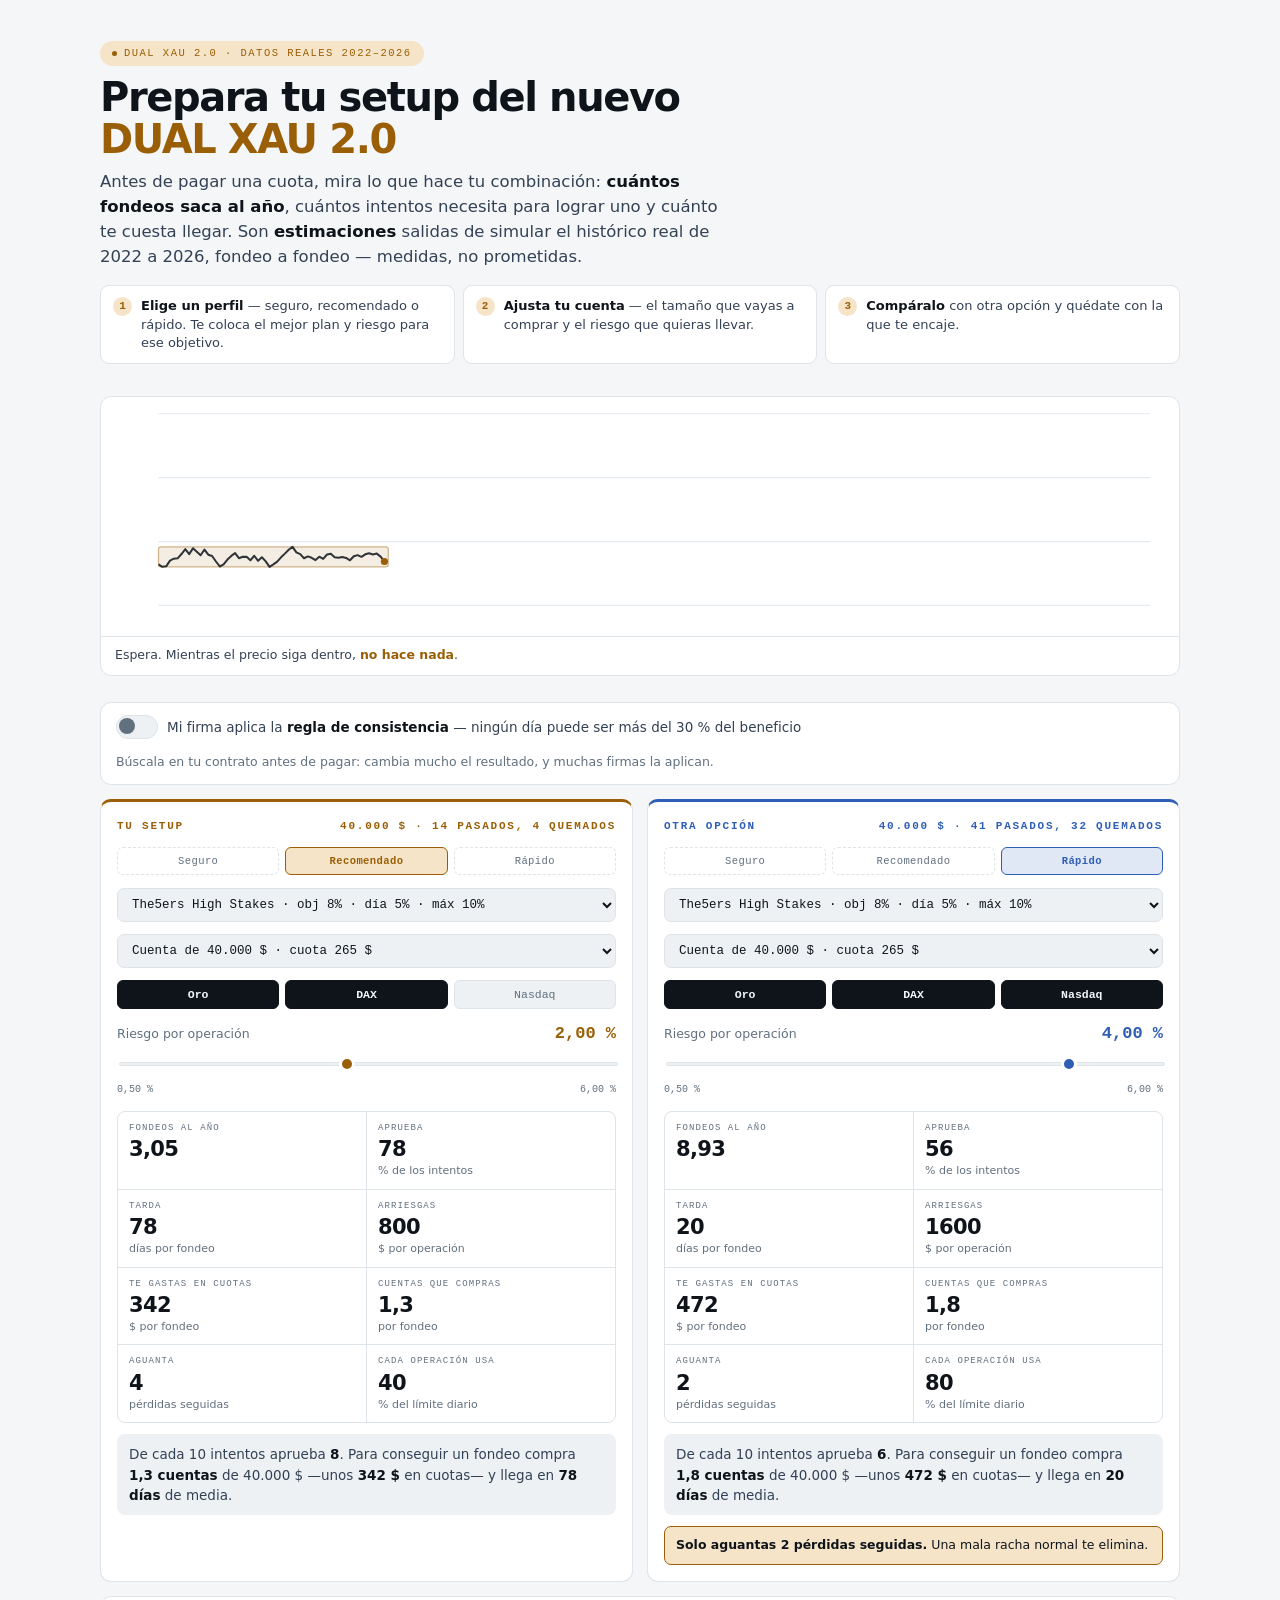
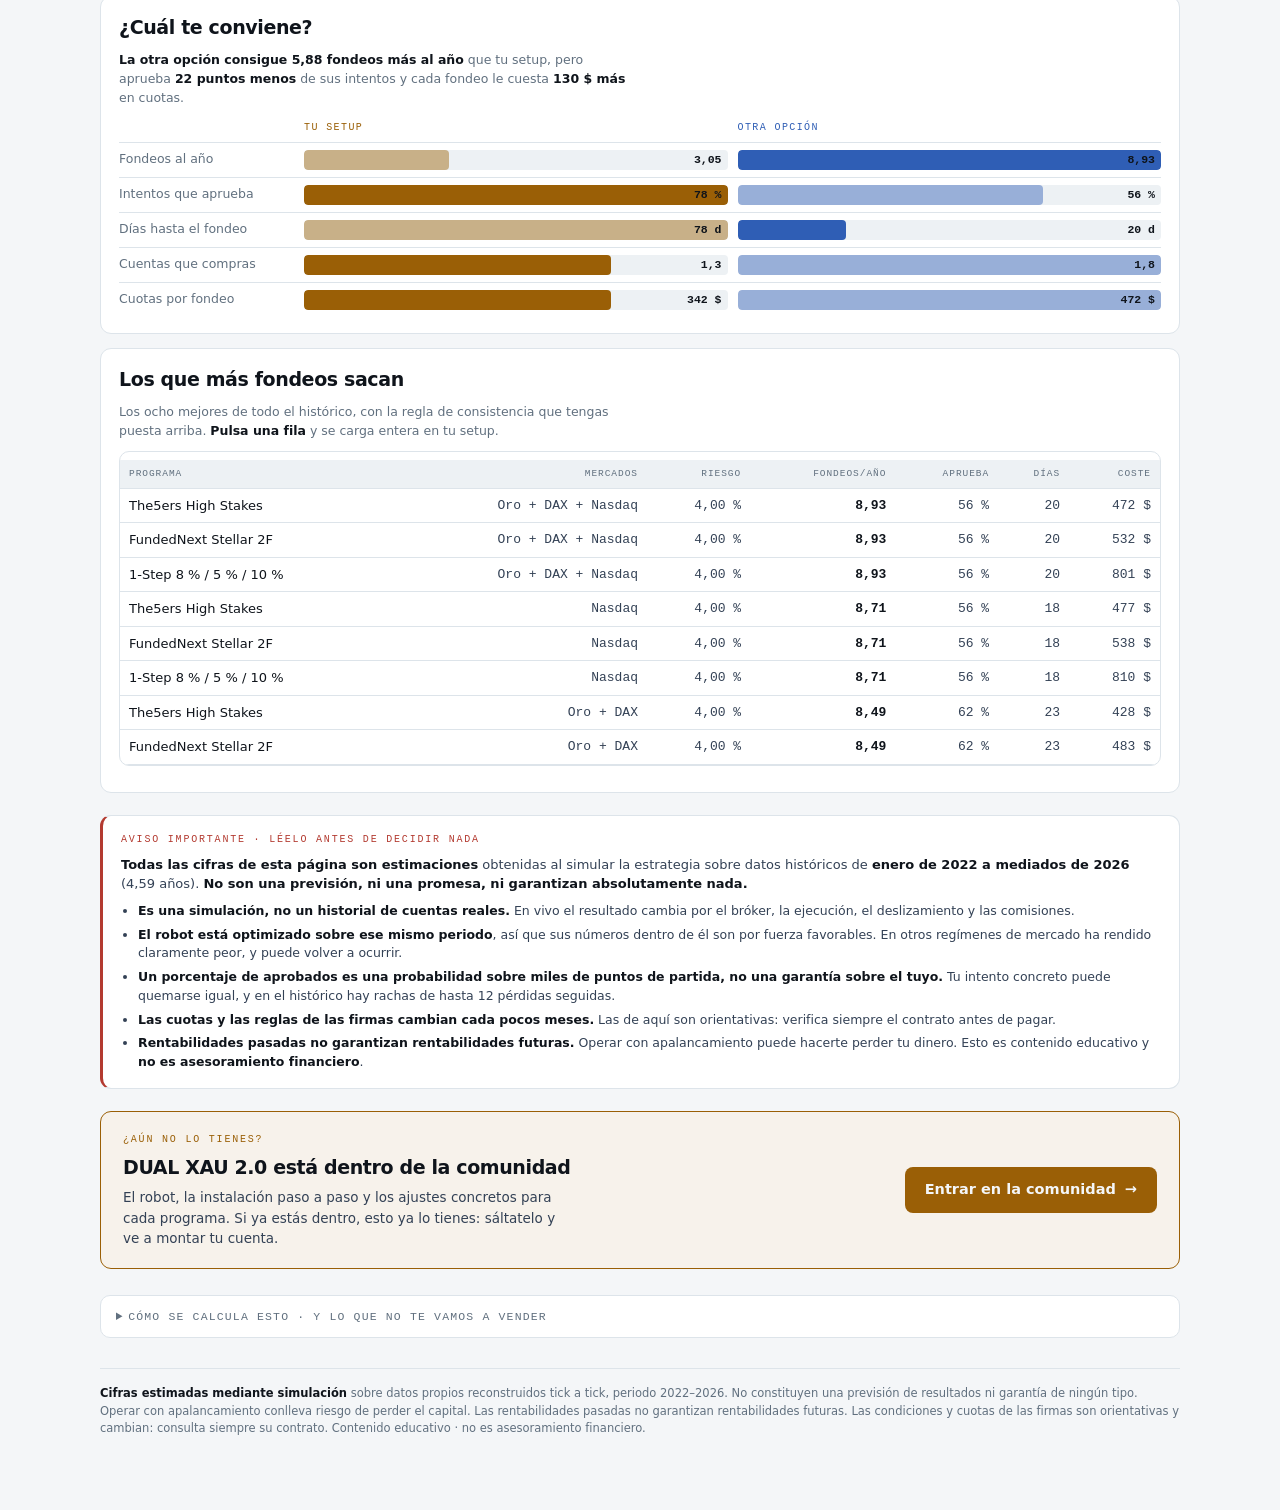
==== fondeo/index.html @ 0868b67c "Publicar configurador de fondeo DUAL XAU 2.0 en /fondeo" ====
<!doctype html>
<html lang="es">
<head>
<meta charset="utf-8">
<title>DUAL XAU 2.0 · prepara tu setup de fondeo</title>
<meta name="viewport" content="width=device-width,initial-scale=1">
<meta name="description" content="Configura tu evaluacion de prop firm con DUAL XAU 2.0: elige plan, tamano de cuenta y riesgo, y mira cuantos fondeos saca al ano. Cifras estimadas por simulacion sobre el historico 2022-2026; no garantizan resultados.">
<meta name="robots" content="index,follow">
<meta property="og:type" content="website">
<meta property="og:site_name" content="nico66fx">
<meta property="og:locale" content="es_ES">
<meta property="og:title" content="Prepara tu setup del nuevo DUAL XAU 2.0">
<meta property="og:description" content="Elige plan, cuenta y riesgo y mira cuantos fondeos saca al ano. Estimaciones por simulacion sobre datos 2022-2026; no son una promesa de resultados.">
<meta property="og:url" content="https://nico66fx.github.io/fondeo/">
<meta name="twitter:card" content="summary_large_image">
<meta name="twitter:title" content="Prepara tu setup del nuevo DUAL XAU 2.0">
<meta name="twitter:description" content="Elige plan, cuenta y riesgo y mira cuantos fondeos saca al ano. Estimaciones sobre datos 2022-2026.">
<link rel="icon" href="data:image/svg+xml,%3Csvg xmlns=%27http://www.w3.org/2000/svg%27 viewBox=%270 0 100 100%27%3E%3Ctext y=%27.9em%27 font-size=%2790%27%3E%F0%9F%8E%AF%3C/text%3E%3C/svg%3E">
<style>html,body{margin:0;padding:0}</style>
</head>
<body><style>
:root{
  --bg:#0A0E14; --surf:#111721; --surf2:#161E2A; --ink:#E9EEF4; --ink2:#B9C6D4;
  --muted:#788A9E; --hair:#1E2836; --amber:#F0A63C; --amber-dim:#5A4118;
  --teal:#34C1AE; --teal-dim:#12403C; --red:#E4685E; --grid:#18202C;
  --a:#F0A63C; --b:#6791DD;
  --mono:ui-monospace,"SF Mono","Cascadia Mono",Menlo,Consolas,monospace;
  --sans:ui-sans-serif,system-ui,-apple-system,"Segoe UI",Roboto,sans-serif;
}
@media (prefers-color-scheme:light){
  :root{ --bg:#F4F6F8; --surf:#FFF; --surf2:#EDF1F4; --ink:#0F141B; --ink2:#334155;
    --muted:#61707F; --hair:#DDE4EA; --amber:#9A5F06; --amber-dim:#F5E4C8;
    --teal:#0B7D70; --teal-dim:#D5EDE9; --red:#B33A30; --grid:#E4EAEF;
    --a:#9A5F06; --b:#2F5EB5; }
}
:root[data-theme="light"]{ --bg:#F4F6F8; --surf:#FFF; --surf2:#EDF1F4; --ink:#0F141B;
  --ink2:#334155; --muted:#61707F; --hair:#DDE4EA; --amber:#9A5F06;
  --amber-dim:#F5E4C8; --teal:#0B7D70; --teal-dim:#D5EDE9; --red:#B33A30;
  --grid:#E4EAEF; --a:#9A5F06; --b:#2F5EB5; }
:root[data-theme="dark"]{ --bg:#0A0E14; --surf:#111721; --surf2:#161E2A; --ink:#E9EEF4;
  --ink2:#B9C6D4; --muted:#788A9E; --hair:#1E2836; --amber:#F0A63C;
  --amber-dim:#5A4118; --teal:#34C1AE; --teal-dim:#12403C; --red:#E4685E;
  --grid:#18202C; --a:#F0A63C; --b:#6791DD; }

body{background:var(--bg);color:var(--ink);font-family:var(--sans);font-size:15px;
  line-height:1.5;-webkit-font-smoothing:antialiased}
.wrap{max-width:1080px;margin:0 auto;padding:0 18px 70px}
.lbl{font-family:var(--mono);font-size:10px;letter-spacing:.18em;
  text-transform:uppercase;color:var(--muted)}
h1{font-size:clamp(26px,4.4vw,40px);font-weight:750;letter-spacing:-.035em;
  line-height:1.05;margin:10px 0}
h2{font-size:19px;font-weight:700;letter-spacing:-.02em;margin:0 0 4px}
p{color:var(--ink2);margin:0 0 10px;max-width:64ch}
.tiny{font-size:12.5px;color:var(--muted)}
b{color:var(--ink);font-weight:650}

header{padding:40px 0 14px}
h1 .hi{color:var(--amber)}
.lead{font-size:16.5px;max-width:60ch;margin-bottom:16px}
.pasos{list-style:none;counter-reset:s;display:grid;gap:8px;padding:0;margin:0;
  grid-template-columns:repeat(3,1fr)}
@media(max-width:760px){.pasos{grid-template-columns:1fr}}
.pasos li{counter-increment:s;position:relative;padding:11px 13px 11px 40px;
  background:var(--surf);border:1px solid var(--hair);border-radius:9px;
  font-size:13px;color:var(--ink2);line-height:1.4}
.pasos li::before{content:counter(s);position:absolute;left:12px;top:11px;
  width:19px;height:19px;border-radius:50%;background:var(--amber-dim);
  color:var(--amber);font-family:var(--mono);font-size:11px;font-weight:700;
  display:grid;place-items:center}
.tag{display:inline-flex;align-items:center;gap:7px;font-family:var(--mono);
  font-size:10.5px;letter-spacing:.14em;text-transform:uppercase;color:var(--amber);
  background:var(--amber-dim);border-radius:99px;padding:5px 12px}
.dot{width:5px;height:5px;border-radius:50%;background:var(--amber);
  animation:p 2.4s ease-in-out infinite}
@keyframes p{0%,100%{opacity:1}50%{opacity:.25}}
@media (prefers-reduced-motion:reduce){.dot{animation:none}}

/* escena */
.scene{background:var(--surf);border:1px solid var(--hair);border-radius:11px;
  margin:18px 0 26px;overflow:hidden}
.scene svg{display:block;width:100%;height:auto}
.scene-note{padding:9px 14px;border-top:1px solid var(--hair);font-size:12.5px;
  color:var(--ink2);min-height:20px}
.scene-note b{color:var(--amber)}

/* barra global */
.bar{display:flex;flex-wrap:wrap;gap:14px;align-items:center;justify-content:space-between;
  background:var(--surf);border:1px solid var(--hair);border-radius:11px;
  padding:12px 15px;margin-bottom:14px}
.sw{display:flex;align-items:center;gap:9px;font-size:13.5px;color:var(--ink2);cursor:pointer}
.sw input{position:absolute;opacity:0;width:0;height:0}
.track{width:40px;height:22px;border-radius:99px;background:var(--surf2);
  border:1px solid var(--hair);position:relative;transition:.18s;flex-shrink:0}
.track::after{content:"";position:absolute;top:2px;left:2px;width:16px;height:16px;
  border-radius:50%;background:var(--muted);transition:.18s}
input:checked + .track{background:var(--amber);border-color:var(--amber)}
input:checked + .track::after{left:20px;background:var(--bg)}
input:focus-visible + .track{outline:2px solid var(--teal);outline-offset:2px}

/* comparador */
.cmp{display:grid;grid-template-columns:1fr 1fr;gap:14px}
@media(max-width:820px){.cmp{grid-template-columns:1fr}}
.card{background:var(--surf);border:1px solid var(--hair);border-radius:11px;padding:16px}
.card.A{border-top:3px solid var(--a)} .card.B{border-top:3px solid var(--b)}
.card h3{font-family:var(--mono);font-size:11px;letter-spacing:.16em;
  text-transform:uppercase;margin:0 0 12px;display:flex;justify-content:space-between}
.card.A h3{color:var(--a)} .card.B h3{color:var(--b)}

select{width:100%;background:var(--surf2);color:var(--ink);border:1px solid var(--hair);
  border-radius:7px;padding:8px 10px;font-family:var(--mono);font-size:12.5px;
  margin-bottom:12px;cursor:pointer}
select:focus-visible{outline:2px solid var(--teal);outline-offset:1px}
.chips{display:flex;gap:6px;margin-bottom:12px}
.chip{flex:1;font-family:var(--mono);font-size:11.5px;padding:7px 4px;border-radius:6px;
  border:1px solid var(--hair);background:var(--surf2);color:var(--muted);cursor:pointer;
  transition:.15s}
.chip[aria-pressed="true"]{background:var(--ink);color:var(--bg);border-color:var(--ink);
  font-weight:650}
.chip:focus-visible{outline:2px solid var(--teal);outline-offset:2px}
.pre{display:flex;gap:6px;margin-bottom:13px}
.pre button{flex:1;font-family:var(--mono);font-size:10.5px;letter-spacing:.04em;
  padding:7px 3px;border-radius:6px;border:1px dashed var(--hair);
  background:transparent;color:var(--muted);cursor:pointer;transition:.15s}
.pre button:hover{border-style:solid;color:var(--ink)}
.card.A .pre button:hover{border-color:var(--a);color:var(--a)}
.card.B .pre button:hover{border-color:var(--b);color:var(--b)}
.pre button[aria-pressed="true"]{border-style:solid;font-weight:650}
.card.A .pre button[aria-pressed="true"]{border-color:var(--a);color:var(--a);
  background:var(--amber-dim)}
.card.B .pre button[aria-pressed="true"]{border-color:var(--b);color:var(--b);
  background:color-mix(in srgb,var(--b) 14%,transparent)}
.pre button:focus-visible{outline:2px solid var(--teal);outline-offset:2px}
.rw{display:flex;justify-content:space-between;align-items:baseline;margin-bottom:5px}
.rw .v{font-family:var(--mono);font-size:17px;font-weight:600}
.card.A .rw .v{color:var(--a)} .card.B .rw .v{color:var(--b)}
input[type=range]{-webkit-appearance:none;appearance:none;width:100%;height:22px;
  background:transparent;cursor:pointer}
input[type=range]::-webkit-slider-runnable-track{height:4px;border-radius:2px;
  background:var(--surf2);border:1px solid var(--hair)}
input[type=range]::-webkit-slider-thumb{-webkit-appearance:none;width:16px;height:16px;
  border-radius:50%;background:currentColor;margin-top:-7px;border:3px solid var(--surf)}
input[type=range]::-moz-range-track{height:4px;border-radius:2px;background:var(--surf2)}
input[type=range]::-moz-range-thumb{width:12px;height:12px;border-radius:50%;
  background:currentColor;border:3px solid var(--surf)}
.card.A input[type=range]{color:var(--a)} .card.B input[type=range]{color:var(--b)}
.scale{display:flex;justify-content:space-between;font-family:var(--mono);font-size:10px;
  color:var(--muted)}

.res{display:grid;grid-template-columns:1fr 1fr;gap:1px;background:var(--hair);
  border:1px solid var(--hair);border-radius:8px;overflow:hidden;margin-top:14px}
.cell{background:var(--surf);padding:10px 11px}
.cell .k{font-family:var(--mono);font-size:9px;letter-spacing:.12em;
  text-transform:uppercase;color:var(--muted);margin-bottom:3px}
.cell .v{font-family:var(--sans);font-size:21px;font-weight:700;letter-spacing:-.03em;
  font-variant-numeric:tabular-nums;line-height:1.1}
/* la unidad va debajo, no pegada al número: ahora son frases ("% del límite
   diario"), no un símbolo suelto, y en línea se leían mal */
.cell .u{display:block;font-size:11px;color:var(--muted);font-weight:400;
  margin-top:3px;line-height:1.3;letter-spacing:0}
.sum{margin-top:11px;font-size:13.5px;line-height:1.5;color:var(--ink2);
  background:var(--surf2);border-radius:8px;padding:10px 12px}
.sum b{color:var(--ink)}
.warn{margin-top:11px;font-size:12.5px;border-radius:7px;padding:9px 11px;display:none;
  border:1px solid var(--red);background:color-mix(in srgb,var(--red) 12%,transparent)}
.warn.show{display:block}
.warn.amber{border-color:var(--amber);background:var(--amber-dim)}

/* veredicto */
.vs{background:var(--surf);border:1px solid var(--hair);border-radius:11px;
  padding:16px 18px;margin-top:14px}
.vs h2{margin-bottom:10px}
.vsrow{display:grid;grid-template-columns:175px 1fr 1fr;gap:10px;align-items:center;
  padding:7px 0;border-bottom:1px solid var(--hair);font-size:13.5px}
@media(max-width:560px){.vsrow{grid-template-columns:110px 1fr 1fr}}
.vsrow:last-child{border-bottom:0}
.vsrow .n{color:var(--muted);font-size:12.5px}
.vshead{padding-top:0;font-family:var(--mono);font-size:10px;letter-spacing:.14em;
  text-transform:uppercase}
.vshead .la{color:var(--a)} .vshead .lb{color:var(--b)}
.mini{position:relative;height:20px;background:var(--surf2);border-radius:4px;
  overflow:hidden}
.mini i{position:absolute;left:0;top:0;bottom:0;border-radius:4px}
.mini span{position:absolute;right:6px;top:50%;transform:translateY(-50%);
  font-family:var(--mono);font-size:11.5px;font-weight:650;color:var(--ink)}

table{width:100%;border-collapse:collapse;font-size:13px;margin-top:8px}
th,td{padding:7px 9px;text-align:right;border-bottom:1px solid var(--hair)}
th:first-child,td:first-child{text-align:left}
thead th{font-family:var(--mono);font-size:9.5px;letter-spacing:.1em;
  text-transform:uppercase;color:var(--muted);font-weight:500;background:var(--surf2)}
tbody td{font-family:var(--mono);color:var(--ink2)}
tbody td:first-child{font-family:var(--sans);color:var(--ink)}
.tw{overflow-x:auto;border:1px solid var(--hair);border-radius:10px;margin:10px 0}
.good{color:var(--teal)} .bad{color:var(--red)}

/* aviso legal: va ANTES del botón a propósito. Que nadie llegue a la llamada a
   la acción sin haber pasado por delante de las limitaciones. */
.aviso{margin-top:22px;padding:16px 18px;border-radius:11px;
  border:1px solid var(--hair);border-left:3px solid var(--red);
  background:var(--surf)}
.aviso .k{font-family:var(--mono);font-size:10px;letter-spacing:.18em;
  text-transform:uppercase;color:var(--red);margin-bottom:8px}
.aviso p{font-size:13px;margin:0 0 8px;max-width:none}
.aviso ul{margin:0;padding-left:17px;font-size:12.5px;color:var(--ink2)}
.aviso li{margin-bottom:5px}
.aviso li:last-child{margin-bottom:0}

/* llamada a la comunidad: es el único sitio de la página donde el ámbar va
   relleno, para que el ojo lo encuentre sin competir con los datos */
.cta{display:flex;gap:18px;align-items:center;justify-content:space-between;
  flex-wrap:wrap;text-decoration:none;color:inherit;margin-top:22px;
  padding:20px 22px;border-radius:11px;border:1px solid var(--amber);
  background:color-mix(in srgb,var(--amber) 8%,var(--surf));transition:.16s}
.cta:hover{background:color-mix(in srgb,var(--amber) 14%,var(--surf))}
.cta:focus-visible{outline:2px solid var(--teal);outline-offset:3px}
.cta .k{font-family:var(--mono);font-size:10px;letter-spacing:.18em;
  text-transform:uppercase;color:var(--amber);margin-bottom:6px}
.cta h2{margin-bottom:6px}
.cta p{margin:0;font-size:13.5px;max-width:52ch}
.cta .txt{flex:1 1 340px}
.cta .btn{flex:0 0 auto;display:inline-flex;align-items:center;gap:9px;
  background:var(--amber);color:var(--bg);font-weight:700;font-size:14.5px;
  padding:12px 20px;border-radius:8px;white-space:nowrap}
.cta:hover .btn .ar{transform:translateX(3px)}
.cta .ar{transition:transform .16s}
@media (prefers-reduced-motion:reduce){.cta,.cta .ar{transition:none}}

details{background:var(--surf);border:1px solid var(--hair);border-radius:10px;
  padding:12px 15px;margin-top:26px}
summary{cursor:pointer;font-family:var(--mono);font-size:11.5px;letter-spacing:.1em;
  text-transform:uppercase;color:var(--muted)}
summary:focus-visible{outline:2px solid var(--teal);outline-offset:2px}
details[open] summary{margin-bottom:10px;color:var(--ink)}
footer{border-top:1px solid var(--hair);margin-top:30px;padding-top:16px;
  font-size:11.5px;color:var(--muted)}
</style>

<div class="wrap">

<header>
  <div class="tag"><span class="dot"></span>DUAL XAU 2.0 · datos reales 2022–2026</div>
  <h1>Prepara tu setup del nuevo<br><span class="hi">DUAL XAU 2.0</span></h1>
  <p class="lead">Antes de pagar una cuota, mira lo que hace tu combinación:
  <b>cuántos fondeos saca al año</b>, cuántos intentos necesita para lograr uno
  y cuánto te cuesta llegar. Son <b>estimaciones</b> salidas de simular el
  histórico real de 2022 a 2026, fondeo a fondeo — medidas, no prometidas.</p>

  <ol class="pasos">
    <li><b>Elige un perfil</b> — seguro, recomendado o rápido. Te coloca el mejor
      plan y riesgo para ese objetivo.</li>
    <li><b>Ajusta tu cuenta</b> — el tamaño que vayas a comprar y el riesgo que
      quieras llevar.</li>
    <li><b>Compáralo</b> con otra opción y quédate con la que te encaje.</li>
  </ol>
</header>

<div class="scene">
  <svg id="orb" viewBox="0 0 900 200" preserveAspectRatio="xMidYMid meet" role="img"
       aria-label="Animación: se mide el rango de apertura, el precio lo rompe, se entra con stop y objetivo y se cierra al final del día"></svg>
  <div class="scene-note" id="nota"></div>
</div>

<div class="bar">
  <label class="sw">
    <input type="checkbox" id="cons"><span class="track"></span>
    <span>Mi firma aplica la <b>regla de consistencia</b> — ningún día puede ser
      más del 30 % del beneficio</span>
  </label>
  <span class="tiny" id="consHint"></span>
</div>

<div class="cmp">
  <div class="card A" id="cardA">
    <h3><span>Tu setup</span><span id="tagA"></span></h3>
    <div class="pre" id="preA"></div>
    <select id="pA" aria-label="Plan de la firma"></select>
    <select id="tA" aria-label="Tamaño de cuenta"></select>
    <div class="chips" id="mA"></div>
    <div class="rw"><span class="tiny">Riesgo por operación</span><span class="v" id="rvA"></span></div>
    <input type="range" id="rA" min="0" max="11" step="1" value="2" aria-label="Riesgo por operación">
    <div class="scale" id="rsA"></div>
    <div class="res" id="resA"></div>
    <div class="sum" id="sumA"></div>
    <div class="warn" id="wA"></div>
  </div>

  <div class="card B" id="cardB">
    <h3><span>Otra opción</span><span id="tagB"></span></h3>
    <div class="pre" id="preB"></div>
    <select id="pB" aria-label="Plan de la firma"></select>
    <select id="tB" aria-label="Tamaño de cuenta"></select>
    <div class="chips" id="mB"></div>
    <div class="rw"><span class="tiny">Riesgo por operación</span><span class="v" id="rvB"></span></div>
    <input type="range" id="rB" min="0" max="11" step="1" value="9" aria-label="Riesgo por operación">
    <div class="scale" id="rsB"></div>
    <div class="res" id="resB"></div>
    <div class="sum" id="sumB"></div>
    <div class="warn" id="wB"></div>
  </div>
</div>

<div class="vs">
  <h2>¿Cuál te conviene?</h2>
  <p class="tiny" id="veredicto" style="margin-bottom:12px"></p>
  <div class="vsrow vshead"><div class="n"></div>
    <div class="la">Tu setup</div><div class="lb">Otra opción</div></div>
  <div id="barras"></div>
</div>

<div class="vs" style="margin-top:14px">
  <h2>Los que más fondeos sacan</h2>
  <p class="tiny">Los ocho mejores de todo el histórico, con la regla de
  consistencia que tengas puesta arriba. <b>Pulsa una fila</b> y se carga
  entera en tu setup.</p>
  <div class="tw"><table>
    <thead><tr><th>Programa</th><th>Mercados</th><th>Riesgo</th><th>Fondeos/año</th>
      <th>Aprueba</th><th>Días</th><th>Coste</th></tr></thead>
    <tbody id="top"></tbody>
  </table></div>
</div>

<div class="aviso">
  <div class="k">Aviso importante · léelo antes de decidir nada</div>
  <p><b>Todas las cifras de esta página son estimaciones</b> obtenidas al simular
  la estrategia sobre datos históricos de <b>enero de 2022 a mediados de 2026</b>
  (<span id="anosAviso"></span> años). <b>No son una previsión, ni una promesa, ni
  garantizan absolutamente nada.</b></p>
  <ul>
    <li><b>Es una simulación, no un historial de cuentas reales.</b> En vivo el
      resultado cambia por el bróker, la ejecución, el deslizamiento y las
      comisiones.</li>
    <li><b>El robot está optimizado sobre ese mismo periodo</b>, así que sus
      números dentro de él son por fuerza favorables. En otros regímenes de
      mercado ha rendido claramente peor, y puede volver a ocurrir.</li>
    <li><b>Un porcentaje de aprobados es una probabilidad sobre miles de puntos
      de partida, no una garantía sobre el tuyo.</b> Tu intento concreto puede
      quemarse igual, y en el histórico hay rachas de hasta 12 pérdidas
      seguidas.</li>
    <li><b>Las cuotas y las reglas de las firmas cambian cada pocos meses.</b>
      Las de aquí son orientativas: verifica siempre el contrato antes de
      pagar.</li>
    <li><b>Rentabilidades pasadas no garantizan rentabilidades futuras.</b>
      Operar con apalancamiento puede hacerte perder tu dinero. Esto es
      contenido educativo y <b>no es asesoramiento financiero</b>.</li>
  </ul>
</div>

<a class="cta" href="https://nico66fx.github.io" target="_blank" rel="noopener">
  <div class="txt">
    <div class="k">¿Aún no lo tienes?</div>
    <h2>DUAL XAU 2.0 está dentro de la comunidad</h2>
    <p>El robot, la instalación paso a paso y los ajustes concretos para cada
    programa. Si ya estás dentro, esto ya lo tienes: sáltatelo y ve a montar tu
    cuenta.</p>
  </div>
  <span class="btn">Entrar en la comunidad <span class="ar" aria-hidden="true">→</span></span>
</a>

<details>
  <summary>Cómo se calcula esto · y lo que no te vamos a vender</summary>
  <p><b>Qué es DUAL XAU 2.0.</b> Un robot para MT5 hecho con un único objetivo:
  <b>pasar evaluaciones de prop firm</b>. Opera la ruptura de la apertura europea
  en oro, DAX y Nasdaq, y cierra plano todas las noches. No deja nada abierto
  durante la madrugada y no puede saltarse tu límite diario: el tamaño de cada
  operación se calcula para que, aunque pierdas todas las del día, no llegues al
  límite del programa.</p>
  <p><b>El método de estas cifras.</b> Se simula como una persona real: compras
  un fondeo, lo operas hasta pasarlo o quemarlo, y en cuanto termina arrancas
  otro. Sobre el <b>orden real de la historia</b>, sin remuestrear nada. Periodo
  2022–2026, cartera de dos o tres mercados, más de 2.000 operaciones.</p>
  <p><b>La regla de consistencia importa mucho.</b> Casi todas las firmas exigen
  que ningún día suponga más del 30–50 % del beneficio. Si apruebas en dos
  operaciones, un día vale el 60 % y no te validan el paso. Activa el interruptor
  y verás que el extremo agresivo pierde hasta un 80 % de su rendimiento.
  <b>Compruébalo en el contrato de tu firma antes de pagar.</b></p>
  <p><b>El lote mínimo manda en cuentas pequeñas.</b> Con la volatilidad actual,
  0,01 lotes de oro arriesga unos <b>120 $</b>; de DAX, 4 $; de Nasdaq, 5 $. Si
  tu presupuesto por operación no llega, el robot descarta la entrada en lugar de
  pasarse de riesgo — y la web te avisa antes de que compres la cuenta.</p>
  <p><b>Aquí no verás ninguna previsión de ingresos.</b> Cuántos fondeos, en
  cuánto tiempo y a qué coste en cuotas son cosas medibles y están medidas. Lo
  que rinda después una cuenta fondeada depende de cómo la operes y de lo que
  haga el mercado, así que no lo inventamos.</p>
  <p><b>El robot está optimizado sobre 2022–2026</b> y pensado para el régimen
  de mercado actual. Lo revisamos de forma periódica para detectar cualquier
  anomalía; si el mercado cambia de carácter, lo diremos.</p>
  <p><b>Y lo que no te vamos a vender:</b> es un sistema de ventaja pequeña y
  riesgo muy controlado, no una máquina de imprimir dinero. Buena parte del
  resultado viene de elegir bien el plan y no pasarse de lote. A riesgos altos
  ya no estás cobrando una ventaja de mercado: estás cobrando la asimetría entre
  lo que cuesta una cuota y lo que vale una cuenta fondeada.</p>
</details>

<footer>
  <b>Cifras estimadas mediante simulación</b> sobre datos propios reconstruidos
  tick a tick, periodo 2022–2026. No constituyen una previsión de resultados ni
  garantía de ningún tipo. Operar con apalancamiento conlleva riesgo de perder el
  capital. Las rentabilidades pasadas no garantizan rentabilidades futuras. Las
  condiciones y cuotas de las firmas son orientativas y cambian: consulta siempre
  su contrato. Contenido educativo · no es asesoramiento financiero.
</footer>
</div>

<script>
const DATA = {"anos":4.59,"programas":{"t5hs":{"nombre":"The5ers High Stakes","obj":0.08,"dia":0.05,"mdd":0.1,"cuota":265,"cuenta":40000,"split":0.8,"tam":[[5000,39],[10000,75],[20000,145],[40000,265],[60000,385],[100000,595]]},"fn2f":{"nombre":"FundedNext Stellar 2F","obj":0.08,"dia":0.05,"mdd":0.1,"cuota":299,"cuenta":50000,"split":0.85,"tam":[[6000,59],[15000,99],[25000,169],[50000,299],[100000,549],[200000,999]]},"os810":{"nombre":"1-Step 8 % / 5 % / 10 %","obj":0.08,"dia":0.05,"mdd":0.1,"cuota":450,"cuenta":100000,"split":0.8,"tam":[[10000,89],[25000,189],[50000,289],[100000,450],[200000,799]]},"fn1f":{"nombre":"FundedNext Stellar 1F","obj":0.1,"dia":0.03,"mdd":0.06,"cuota":339,"cuenta":50000,"split":0.85,"tam":[[6000,65],[15000,109],[25000,189],[50000,339],[100000,599],[200000,1099]]},"t5hg":{"nombre":"The5ers Hyper Growth","obj":0.06,"dia":0.03,"mdd":0.05,"cuota":395,"cuenta":40000,"split":0.8,"tam":[[5000,59],[10000,115],[20000,215],[40000,395],[60000,575],[100000,895]]},"ftmo":{"nombre":"FTMO 2 fases","obj":0.1,"dia":0.05,"mdd":0.1,"cuota":540,"cuenta":100000,"split":0.8,"tam":[[10000,155],[25000,250],[50000,345],[100000,540],[200000,1080]]}},"mercados":{"oro":"Oro","dax":"DAX","ndx":"Nasdaq"},"instrumentos":{"oro":{"nombre":"Oro","min_usd":119.95},"dax":{"nombre":"DAX","min_usd":3.9},"ndx":{"nombre":"Nasdaq","min_usd":5.27}},"riesgos":[0.005,0.0075,0.01,0.0125,0.015,0.02,0.025,0.03,0.035,0.04,0.05,0.06],"rejilla":{"t5hs":{"oro":[{"r":0.005,"cap":6,"st":19,"pd":10,"c0":{"f":1,"q":0,"fa":0.22,"tasa":1.0,"d":1502,"ipf":1.0,"cf":265},"c30":{"f":1,"q":0,"fa":0.22,"tasa":1.0,"d":1502,"ipf":1.0,"cf":265}},{"r":0.0075,"cap":4,"st":13,"pd":15,"c0":{"f":2,"q":0,"fa":0.44,"tasa":1.0,"d":804,"ipf":1.0,"cf":265},"c30":{"f":2,"q":0,"fa":0.44,"tasa":1.0,"d":804,"ipf":1.0,"cf":265}},{"r":0.01,"cap":3,"st":9,"pd":20,"c0":{"f":2,"q":0,"fa":0.44,"tasa":1.0,"d":750,"ipf":1.0,"cf":265},"c30":{"f":2,"q":0,"fa":0.44,"tasa":1.0,"d":750,"ipf":1.0,"cf":265}},{"r":0.0125,"cap":2,"st":7,"pd":25,"c0":{"f":4,"q":1,"fa":0.87,"tasa":0.8,"d":316,"ipf":1.25,"cf":331},"c30":{"f":4,"q":1,"fa":0.87,"tasa":0.8,"d":318,"ipf":1.25,"cf":331}},{"r":0.015,"cap":2,"st":6,"pd":30,"c0":{"f":7,"q":3,"fa":1.52,"tasa":0.7,"d":162,"ipf":1.43,"cf":379},"c30":{"f":6,"q":3,"fa":1.31,"tasa":0.667,"d":165,"ipf":1.5,"cf":398}},{"r":0.02,"cap":1,"st":4,"pd":40,"c0":{"f":9,"q":4,"fa":1.96,"tasa":0.692,"d":99,"ipf":1.44,"cf":383},"c30":{"f":7,"q":5,"fa":1.52,"tasa":0.583,"d":164,"ipf":1.71,"cf":454}},{"r":0.025,"cap":1,"st":3,"pd":50,"c0":{"f":14,"q":7,"fa":3.05,"tasa":0.667,"d":74,"ipf":1.5,"cf":398},"c30":{"f":8,"q":7,"fa":1.74,"tasa":0.533,"d":111,"ipf":1.88,"cf":497}},{"r":0.03,"cap":1,"st":3,"pd":60,"c0":{"f":19,"q":13,"fa":4.14,"tasa":0.594,"d":41,"ipf":1.68,"cf":446},"c30":{"f":8,"q":7,"fa":1.74,"tasa":0.533,"d":80,"ipf":1.88,"cf":497}},{"r":0.035,"cap":1,"st":2,"pd":70,"c0":{"f":22,"q":14,"fa":4.79,"tasa":0.611,"d":39,"ipf":1.64,"cf":434},"c30":{"f":7,"q":7,"fa":1.52,"tasa":0.5,"d":85,"ipf":2.0,"cf":530}},{"r":0.04,"cap":1,"st":2,"pd":80,"c0":{"f":28,"q":20,"fa":6.1,"tasa":0.583,"d":31,"ipf":1.71,"cf":454},"c30":{"f":8,"q":11,"fa":1.74,"tasa":0.421,"d":73,"ipf":2.38,"cf":629}},{"r":0.05,"cap":1,"st":1,"pd":100,"c0":{"f":56,"q":87,"fa":12.2,"tasa":0.392,"d":9,"ipf":2.55,"cf":677},"c30":{"f":10,"q":85,"fa":2.18,"tasa":0.105,"d":18,"ipf":9.5,"cf":2518}},{"r":0.06,"cap":1,"st":1,"pd":120,"c0":{"f":69,"q":134,"fa":15.03,"tasa":0.34,"d":6,"ipf":2.94,"cf":780},"c30":{"f":11,"q":132,"fa":2.4,"tasa":0.077,"d":16,"ipf":13.0,"cf":3445}}],"dax":[{"r":0.005,"cap":6,"st":19,"pd":10,"c0":{"f":1,"q":0,"fa":0.22,"tasa":1.0,"d":361,"ipf":1.0,"cf":265},"c30":{"f":1,"q":0,"fa":0.22,"tasa":1.0,"d":361,"ipf":1.0,"cf":265}},{"r":0.0075,"cap":4,"st":13,"pd":15,"c0":{"f":2,"q":1,"fa":0.44,"tasa":0.667,"d":314,"ipf":1.5,"cf":398},"c30":{"f":2,"q":1,"fa":0.44,"tasa":0.667,"d":314,"ipf":1.5,"cf":398}},{"r":0.01,"cap":3,"st":9,"pd":20,"c0":{"f":2,"q":1,"fa":0.44,"tasa":0.667,"d":182,"ipf":1.5,"cf":398},"c30":{"f":2,"q":1,"fa":0.44,"tasa":0.667,"d":182,"ipf":1.5,"cf":398}},{"r":0.0125,"cap":2,"st":7,"pd":25,"c0":{"f":3,"q":2,"fa":0.65,"tasa":0.6,"d":191,"ipf":1.67,"cf":442},"c30":{"f":3,"q":2,"fa":0.65,"tasa":0.6,"d":191,"ipf":1.67,"cf":442}},{"r":0.015,"cap":2,"st":6,"pd":30,"c0":{"f":5,"q":3,"fa":1.09,"tasa":0.625,"d":189,"ipf":1.6,"cf":424},"c30":{"f":4,"q":3,"fa":0.87,"tasa":0.571,"d":255,"ipf":1.75,"cf":464}},{"r":0.02,"cap":1,"st":4,"pd":40,"c0":{"f":9,"q":6,"fa":1.96,"tasa":0.6,"d":99,"ipf":1.67,"cf":442},"c30":{"f":5,"q":4,"fa":1.09,"tasa":0.556,"d":158,"ipf":1.8,"cf":477}},{"r":0.025,"cap":1,"st":3,"pd":50,"c0":{"f":12,"q":8,"fa":2.61,"tasa":0.6,"d":71,"ipf":1.67,"cf":442},"c30":{"f":7,"q":8,"fa":1.52,"tasa":0.467,"d":143,"ipf":2.14,"cf":568}},{"r":0.03,"cap":1,"st":3,"pd":60,"c0":{"f":20,"q":15,"fa":4.36,"tasa":0.571,"d":47,"ipf":1.75,"cf":464},"c30":{"f":5,"q":8,"fa":1.09,"tasa":0.385,"d":195,"ipf":2.6,"cf":689}},{"r":0.035,"cap":1,"st":2,"pd":70,"c0":{"f":22,"q":18,"fa":4.79,"tasa":0.55,"d":44,"ipf":1.82,"cf":482},"c30":{"f":8,"q":12,"fa":1.74,"tasa":0.4,"d":115,"ipf":2.5,"cf":662}},{"r":0.04,"cap":1,"st":2,"pd":80,"c0":{"f":27,"q":23,"fa":5.88,"tasa":0.54,"d":36,"ipf":1.85,"cf":491},"c30":{"f":8,"q":17,"fa":1.74,"tasa":0.32,"d":103,"ipf":3.12,"cf":828}},{"r":0.05,"cap":1,"st":1,"pd":100,"c0":{"f":45,"q":76,"fa":9.8,"tasa":0.372,"d":11,"ipf":2.69,"cf":713},"c30":{"f":9,"q":75,"fa":1.96,"tasa":0.107,"d":36,"ipf":9.33,"cf":2473}},{"r":0.06,"cap":1,"st":1,"pd":120,"c0":{"f":62,"q":127,"fa":13.5,"tasa":0.328,"d":8,"ipf":3.05,"cf":808},"c30":{"f":11,"q":124,"fa":2.4,"tasa":0.081,"d":21,"ipf":12.27,"cf":3252}}],"ndx":[{"r":0.005,"cap":6,"st":19,"pd":10,"c0":{"f":0,"q":0,"fa":0.0,"tasa":0,"d":null,"ipf":null,"cf":null},"c30":{"f":0,"q":0,"fa":0.0,"tasa":0,"d":null,"ipf":null,"cf":null}},{"r":0.0075,"cap":4,"st":13,"pd":15,"c0":{"f":2,"q":1,"fa":0.44,"tasa":0.667,"d":274,"ipf":1.5,"cf":398},"c30":{"f":2,"q":1,"fa":0.44,"tasa":0.667,"d":274,"ipf":1.5,"cf":398}},{"r":0.01,"cap":3,"st":9,"pd":20,"c0":{"f":3,"q":1,"fa":0.65,"tasa":0.75,"d":129,"ipf":1.33,"cf":353},"c30":{"f":3,"q":1,"fa":0.65,"tasa":0.75,"d":129,"ipf":1.33,"cf":353}},{"r":0.0125,"cap":2,"st":7,"pd":25,"c0":{"f":4,"q":2,"fa":0.87,"tasa":0.667,"d":103,"ipf":1.5,"cf":398},"c30":{"f":4,"q":2,"fa":0.87,"tasa":0.667,"d":103,"ipf":1.5,"cf":398}},{"r":0.015,"cap":2,"st":6,"pd":30,"c0":{"f":6,"q":3,"fa":1.31,"tasa":0.667,"d":98,"ipf":1.5,"cf":398},"c30":{"f":5,"q":3,"fa":1.09,"tasa":0.625,"d":107,"ipf":1.6,"cf":424}},{"r":0.02,"cap":1,"st":4,"pd":40,"c0":{"f":11,"q":8,"fa":2.4,"tasa":0.579,"d":53,"ipf":1.73,"cf":458},"c30":{"f":7,"q":6,"fa":1.52,"tasa":0.538,"d":63,"ipf":1.86,"cf":492}},{"r":0.025,"cap":1,"st":3,"pd":50,"c0":{"f":15,"q":11,"fa":3.27,"tasa":0.577,"d":33,"ipf":1.73,"cf":459},"c30":{"f":8,"q":8,"fa":1.74,"tasa":0.5,"d":56,"ipf":2.0,"cf":530}},{"r":0.03,"cap":1,"st":3,"pd":60,"c0":{"f":18,"q":14,"fa":3.92,"tasa":0.562,"d":37,"ipf":1.78,"cf":471},"c30":{"f":7,"q":10,"fa":1.52,"tasa":0.412,"d":70,"ipf":2.43,"cf":644}},{"r":0.035,"cap":1,"st":2,"pd":70,"c0":{"f":25,"q":19,"fa":5.44,"tasa":0.568,"d":26,"ipf":1.76,"cf":466},"c30":{"f":9,"q":14,"fa":1.96,"tasa":0.391,"d":62,"ipf":2.56,"cf":677}},{"r":0.04,"cap":1,"st":2,"pd":80,"c0":{"f":40,"q":32,"fa":8.71,"tasa":0.556,"d":18,"ipf":1.8,"cf":477},"c30":{"f":10,"q":17,"fa":2.18,"tasa":0.37,"d":44,"ipf":2.7,"cf":716}},{"r":0.05,"cap":1,"st":1,"pd":100,"c0":{"f":55,"q":95,"fa":11.98,"tasa":0.367,"d":9,"ipf":2.73,"cf":723},"c30":{"f":11,"q":91,"fa":2.4,"tasa":0.108,"d":20,"ipf":9.27,"cf":2457}},{"r":0.06,"cap":1,"st":1,"pd":120,"c0":{"f":66,"q":143,"fa":14.37,"tasa":0.316,"d":7,"ipf":3.17,"cf":839},"c30":{"f":10,"q":142,"fa":2.18,"tasa":0.066,"d":17,"ipf":15.2,"cf":4028}}],"oro+dax":[{"r":0.005,"cap":6,"st":19,"pd":10,"c0":{"f":1,"q":0,"fa":0.22,"tasa":1.0,"d":336,"ipf":1.0,"cf":265},"c30":{"f":1,"q":0,"fa":0.22,"tasa":1.0,"d":336,"ipf":1.0,"cf":265}},{"r":0.0075,"cap":4,"st":13,"pd":15,"c0":{"f":4,"q":1,"fa":0.87,"tasa":0.8,"d":208,"ipf":1.25,"cf":331},"c30":{"f":4,"q":1,"fa":0.87,"tasa":0.8,"d":208,"ipf":1.25,"cf":331}},{"r":0.01,"cap":3,"st":9,"pd":20,"c0":{"f":5,"q":1,"fa":1.09,"tasa":0.833,"d":324,"ipf":1.2,"cf":318},"c30":{"f":5,"q":2,"fa":1.09,"tasa":0.714,"d":141,"ipf":1.4,"cf":371}},{"r":0.0125,"cap":2,"st":7,"pd":25,"c0":{"f":7,"q":2,"fa":1.52,"tasa":0.778,"d":129,"ipf":1.29,"cf":341},"c30":{"f":5,"q":2,"fa":1.09,"tasa":0.714,"d":137,"ipf":1.4,"cf":371}},{"r":0.015,"cap":2,"st":6,"pd":30,"c0":{"f":11,"q":5,"fa":2.4,"tasa":0.688,"d":70,"ipf":1.45,"cf":385},"c30":{"f":5,"q":2,"fa":1.09,"tasa":0.714,"d":143,"ipf":1.4,"cf":371}},{"r":0.02,"cap":1,"st":4,"pd":40,"c0":{"f":14,"q":4,"fa":3.05,"tasa":0.778,"d":78,"ipf":1.29,"cf":341},"c30":{"f":8,"q":3,"fa":1.74,"tasa":0.727,"d":151,"ipf":1.38,"cf":364}},{"r":0.025,"cap":1,"st":3,"pd":50,"c0":{"f":17,"q":7,"fa":3.7,"tasa":0.708,"d":59,"ipf":1.41,"cf":374},"c30":{"f":9,"q":6,"fa":1.96,"tasa":0.6,"d":113,"ipf":1.67,"cf":442}},{"r":0.03,"cap":1,"st":3,"pd":60,"c0":{"f":21,"q":10,"fa":4.57,"tasa":0.677,"d":42,"ipf":1.48,"cf":391},"c30":{"f":11,"q":9,"fa":2.4,"tasa":0.55,"d":75,"ipf":1.82,"cf":482}},{"r":0.035,"cap":1,"st":2,"pd":70,"c0":{"f":30,"q":18,"fa":6.53,"tasa":0.625,"d":34,"ipf":1.6,"cf":424},"c30":{"f":11,"q":11,"fa":2.4,"tasa":0.5,"d":74,"ipf":2.0,"cf":530}},{"r":0.04,"cap":1,"st":2,"pd":80,"c0":{"f":39,"q":24,"fa":8.49,"tasa":0.619,"d":23,"ipf":1.62,"cf":428},"c30":{"f":13,"q":16,"fa":2.83,"tasa":0.448,"d":54,"ipf":2.23,"cf":591}},{"r":0.05,"cap":1,"st":1,"pd":100,"c0":{"f":60,"q":86,"fa":13.07,"tasa":0.411,"d":11,"ipf":2.43,"cf":645},"c30":{"f":17,"q":87,"fa":3.7,"tasa":0.163,"d":24,"ipf":6.12,"cf":1621}},{"r":0.06,"cap":1,"st":1,"pd":120,"c0":{"f":85,"q":136,"fa":18.51,"tasa":0.385,"d":7,"ipf":2.6,"cf":689},"c30":{"f":17,"q":136,"fa":3.7,"tasa":0.111,"d":19,"ipf":9.0,"cf":2385}}],"oro+ndx":[{"r":0.005,"cap":6,"st":19,"pd":10,"c0":{"f":2,"q":0,"fa":0.44,"tasa":1.0,"d":800,"ipf":1.0,"cf":265},"c30":{"f":2,"q":0,"fa":0.44,"tasa":1.0,"d":800,"ipf":1.0,"cf":265}},{"r":0.0075,"cap":4,"st":13,"pd":15,"c0":{"f":4,"q":1,"fa":0.87,"tasa":0.8,"d":305,"ipf":1.25,"cf":331},"c30":{"f":4,"q":1,"fa":0.87,"tasa":0.8,"d":305,"ipf":1.25,"cf":331}},{"r":0.01,"cap":3,"st":9,"pd":20,"c0":{"f":5,"q":1,"fa":1.09,"tasa":0.833,"d":273,"ipf":1.2,"cf":318},"c30":{"f":6,"q":2,"fa":1.31,"tasa":0.75,"d":240,"ipf":1.33,"cf":353}},{"r":0.0125,"cap":2,"st":7,"pd":25,"c0":{"f":9,"q":3,"fa":1.96,"tasa":0.75,"d":128,"ipf":1.33,"cf":353},"c30":{"f":7,"q":3,"fa":1.52,"tasa":0.7,"d":153,"ipf":1.43,"cf":379}},{"r":0.015,"cap":2,"st":6,"pd":30,"c0":{"f":12,"q":5,"fa":2.61,"tasa":0.706,"d":109,"ipf":1.42,"cf":375},"c30":{"f":7,"q":3,"fa":1.52,"tasa":0.7,"d":157,"ipf":1.43,"cf":379}},{"r":0.02,"cap":1,"st":4,"pd":40,"c0":{"f":15,"q":8,"fa":3.27,"tasa":0.652,"d":73,"ipf":1.53,"cf":406},"c30":{"f":10,"q":6,"fa":2.18,"tasa":0.625,"d":92,"ipf":1.6,"cf":424}},{"r":0.025,"cap":1,"st":3,"pd":50,"c0":{"f":21,"q":12,"fa":4.57,"tasa":0.636,"d":42,"ipf":1.57,"cf":416},"c30":{"f":10,"q":10,"fa":2.18,"tasa":0.5,"d":98,"ipf":2.0,"cf":530}},{"r":0.03,"cap":1,"st":3,"pd":60,"c0":{"f":27,"q":16,"fa":5.88,"tasa":0.628,"d":33,"ipf":1.59,"cf":422},"c30":{"f":12,"q":14,"fa":2.61,"tasa":0.462,"d":58,"ipf":2.17,"cf":574}},{"r":0.035,"cap":1,"st":2,"pd":70,"c0":{"f":31,"q":20,"fa":6.75,"tasa":0.608,"d":26,"ipf":1.65,"cf":436},"c30":{"f":12,"q":17,"fa":2.61,"tasa":0.414,"d":78,"ipf":2.42,"cf":640}},{"r":0.04,"cap":1,"st":2,"pd":80,"c0":{"f":38,"q":26,"fa":8.28,"tasa":0.594,"d":23,"ipf":1.68,"cf":446},"c30":{"f":12,"q":19,"fa":2.61,"tasa":0.387,"d":80,"ipf":2.58,"cf":685}},{"r":0.05,"cap":1,"st":1,"pd":100,"c0":{"f":61,"q":100,"fa":13.29,"tasa":0.379,"d":9,"ipf":2.64,"cf":699},"c30":{"f":11,"q":99,"fa":2.4,"tasa":0.1,"d":21,"ipf":10.0,"cf":2650}},{"r":0.06,"cap":1,"st":1,"pd":120,"c0":{"f":77,"q":157,"fa":16.77,"tasa":0.329,"d":5,"ipf":3.04,"cf":805},"c30":{"f":16,"q":155,"fa":3.48,"tasa":0.094,"d":17,"ipf":10.69,"cf":2832}}],"dax+ndx":[{"r":0.005,"cap":6,"st":19,"pd":10,"c0":{"f":1,"q":0,"fa":0.22,"tasa":1.0,"d":323,"ipf":1.0,"cf":265},"c30":{"f":1,"q":0,"fa":0.22,"tasa":1.0,"d":323,"ipf":1.0,"cf":265}},{"r":0.0075,"cap":4,"st":13,"pd":15,"c0":{"f":3,"q":1,"fa":0.65,"tasa":0.75,"d":289,"ipf":1.33,"cf":353},"c30":{"f":5,"q":3,"fa":1.09,"tasa":0.625,"d":119,"ipf":1.6,"cf":424}},{"r":0.01,"cap":3,"st":9,"pd":20,"c0":{"f":7,"q":4,"fa":1.52,"tasa":0.636,"d":120,"ipf":1.57,"cf":416},"c30":{"f":7,"q":5,"fa":1.52,"tasa":0.583,"d":142,"ipf":1.71,"cf":454}},{"r":0.0125,"cap":2,"st":7,"pd":25,"c0":{"f":10,"q":6,"fa":2.18,"tasa":0.625,"d":110,"ipf":1.6,"cf":424},"c30":{"f":8,"q":6,"fa":1.74,"tasa":0.571,"d":109,"ipf":1.75,"cf":464}},{"r":0.015,"cap":2,"st":6,"pd":30,"c0":{"f":12,"q":8,"fa":2.61,"tasa":0.6,"d":88,"ipf":1.67,"cf":442},"c30":{"f":7,"q":6,"fa":1.52,"tasa":0.538,"d":143,"ipf":1.86,"cf":492}},{"r":0.02,"cap":1,"st":4,"pd":40,"c0":{"f":11,"q":8,"fa":2.4,"tasa":0.579,"d":83,"ipf":1.73,"cf":458},"c30":{"f":7,"q":7,"fa":1.52,"tasa":0.5,"d":110,"ipf":2.0,"cf":530}},{"r":0.025,"cap":1,"st":3,"pd":50,"c0":{"f":14,"q":12,"fa":3.05,"tasa":0.538,"d":57,"ipf":1.86,"cf":492},"c30":{"f":8,"q":11,"fa":1.74,"tasa":0.421,"d":102,"ipf":2.38,"cf":629}},{"r":0.03,"cap":1,"st":3,"pd":60,"c0":{"f":19,"q":17,"fa":4.14,"tasa":0.528,"d":44,"ipf":1.89,"cf":502},"c30":{"f":8,"q":14,"fa":1.74,"tasa":0.364,"d":102,"ipf":2.75,"cf":729}},{"r":0.035,"cap":1,"st":2,"pd":70,"c0":{"f":24,"q":20,"fa":5.23,"tasa":0.545,"d":39,"ipf":1.83,"cf":486},"c30":{"f":8,"q":16,"fa":1.74,"tasa":0.333,"d":88,"ipf":3.0,"cf":795}},{"r":0.04,"cap":1,"st":2,"pd":80,"c0":{"f":31,"q":28,"fa":6.75,"tasa":0.525,"d":28,"ipf":1.9,"cf":504},"c30":{"f":9,"q":22,"fa":1.96,"tasa":0.29,"d":82,"ipf":3.44,"cf":913}},{"r":0.05,"cap":1,"st":1,"pd":100,"c0":{"f":52,"q":94,"fa":11.33,"tasa":0.356,"d":11,"ipf":2.81,"cf":744},"c30":{"f":10,"q":90,"fa":2.18,"tasa":0.1,"d":30,"ipf":10.0,"cf":2650}},{"r":0.06,"cap":1,"st":1,"pd":120,"c0":{"f":68,"q":145,"fa":14.81,"tasa":0.319,"d":7,"ipf":3.13,"cf":830},"c30":{"f":12,"q":144,"fa":2.61,"tasa":0.077,"d":20,"ipf":13.0,"cf":3445}}],"oro+dax+ndx":[{"r":0.005,"cap":6,"st":19,"pd":10,"c0":{"f":4,"q":1,"fa":0.87,"tasa":0.8,"d":297,"ipf":1.25,"cf":331},"c30":{"f":4,"q":1,"fa":0.87,"tasa":0.8,"d":297,"ipf":1.25,"cf":331}},{"r":0.0075,"cap":4,"st":13,"pd":15,"c0":{"f":6,"q":2,"fa":1.31,"tasa":0.75,"d":178,"ipf":1.33,"cf":353},"c30":{"f":5,"q":1,"fa":1.09,"tasa":0.833,"d":151,"ipf":1.2,"cf":318}},{"r":0.01,"cap":3,"st":9,"pd":20,"c0":{"f":10,"q":4,"fa":2.18,"tasa":0.714,"d":98,"ipf":1.4,"cf":371},"c30":{"f":9,"q":5,"fa":1.96,"tasa":0.643,"d":90,"ipf":1.56,"cf":412}},{"r":0.0125,"cap":2,"st":7,"pd":25,"c0":{"f":11,"q":4,"fa":2.4,"tasa":0.733,"d":79,"ipf":1.36,"cf":361},"c30":{"f":8,"q":3,"fa":1.74,"tasa":0.727,"d":116,"ipf":1.38,"cf":364}},{"r":0.015,"cap":2,"st":6,"pd":30,"c0":{"f":15,"q":6,"fa":3.27,"tasa":0.714,"d":68,"ipf":1.4,"cf":371},"c30":{"f":10,"q":5,"fa":2.18,"tasa":0.667,"d":88,"ipf":1.5,"cf":398}},{"r":0.02,"cap":1,"st":4,"pd":40,"c0":{"f":13,"q":6,"fa":2.83,"tasa":0.684,"d":64,"ipf":1.46,"cf":387},"c30":{"f":9,"q":7,"fa":1.96,"tasa":0.562,"d":101,"ipf":1.78,"cf":471}},{"r":0.025,"cap":1,"st":3,"pd":50,"c0":{"f":19,"q":12,"fa":4.14,"tasa":0.613,"d":44,"ipf":1.63,"cf":432},"c30":{"f":9,"q":9,"fa":1.96,"tasa":0.5,"d":112,"ipf":2.0,"cf":530}},{"r":0.03,"cap":1,"st":3,"pd":60,"c0":{"f":26,"q":17,"fa":5.66,"tasa":0.605,"d":37,"ipf":1.65,"cf":438},"c30":{"f":11,"q":13,"fa":2.4,"tasa":0.458,"d":86,"ipf":2.18,"cf":578}},{"r":0.035,"cap":1,"st":2,"pd":70,"c0":{"f":30,"q":21,"fa":6.53,"tasa":0.588,"d":29,"ipf":1.7,"cf":450},"c30":{"f":12,"q":15,"fa":2.61,"tasa":0.444,"d":61,"ipf":2.25,"cf":596}},{"r":0.04,"cap":1,"st":2,"pd":80,"c0":{"f":41,"q":32,"fa":8.93,"tasa":0.562,"d":20,"ipf":1.78,"cf":472},"c30":{"f":11,"q":18,"fa":2.4,"tasa":0.379,"d":55,"ipf":2.64,"cf":699}},{"r":0.05,"cap":1,"st":1,"pd":100,"c0":{"f":62,"q":94,"fa":13.5,"tasa":0.397,"d":11,"ipf":2.52,"cf":667},"c30":{"f":17,"q":94,"fa":3.7,"tasa":0.153,"d":20,"ipf":6.53,"cf":1730}},{"r":0.06,"cap":1,"st":1,"pd":120,"c0":{"f":79,"q":149,"fa":17.21,"tasa":0.346,"d":7,"ipf":2.89,"cf":765},"c30":{"f":17,"q":148,"fa":3.7,"tasa":0.103,"d":18,"ipf":9.71,"cf":2572}}]},"fn2f":{"oro":[{"r":0.005,"cap":6,"st":19,"pd":10,"c0":{"f":1,"q":0,"fa":0.22,"tasa":1.0,"d":1502,"ipf":1.0,"cf":299},"c30":{"f":1,"q":0,"fa":0.22,"tasa":1.0,"d":1502,"ipf":1.0,"cf":299}},{"r":0.0075,"cap":4,"st":13,"pd":15,"c0":{"f":2,"q":0,"fa":0.44,"tasa":1.0,"d":804,"ipf":1.0,"cf":299},"c30":{"f":2,"q":0,"fa":0.44,"tasa":1.0,"d":804,"ipf":1.0,"cf":299}},{"r":0.01,"cap":3,"st":9,"pd":20,"c0":{"f":2,"q":0,"fa":0.44,"tasa":1.0,"d":750,"ipf":1.0,"cf":299},"c30":{"f":2,"q":0,"fa":0.44,"tasa":1.0,"d":750,"ipf":1.0,"cf":299}},{"r":0.0125,"cap":2,"st":7,"pd":25,"c0":{"f":4,"q":1,"fa":0.87,"tasa":0.8,"d":316,"ipf":1.25,"cf":374},"c30":{"f":4,"q":1,"fa":0.87,"tasa":0.8,"d":318,"ipf":1.25,"cf":374}},{"r":0.015,"cap":2,"st":6,"pd":30,"c0":{"f":7,"q":3,"fa":1.52,"tasa":0.7,"d":162,"ipf":1.43,"cf":427},"c30":{"f":6,"q":3,"fa":1.31,"tasa":0.667,"d":165,"ipf":1.5,"cf":448}},{"r":0.02,"cap":1,"st":4,"pd":40,"c0":{"f":9,"q":4,"fa":1.96,"tasa":0.692,"d":99,"ipf":1.44,"cf":432},"c30":{"f":7,"q":5,"fa":1.52,"tasa":0.583,"d":164,"ipf":1.71,"cf":513}},{"r":0.025,"cap":1,"st":3,"pd":50,"c0":{"f":14,"q":7,"fa":3.05,"tasa":0.667,"d":74,"ipf":1.5,"cf":448},"c30":{"f":8,"q":7,"fa":1.74,"tasa":0.533,"d":111,"ipf":1.88,"cf":561}},{"r":0.03,"cap":1,"st":3,"pd":60,"c0":{"f":19,"q":13,"fa":4.14,"tasa":0.594,"d":41,"ipf":1.68,"cf":504},"c30":{"f":8,"q":7,"fa":1.74,"tasa":0.533,"d":80,"ipf":1.88,"cf":561}},{"r":0.035,"cap":1,"st":2,"pd":70,"c0":{"f":22,"q":14,"fa":4.79,"tasa":0.611,"d":39,"ipf":1.64,"cf":489},"c30":{"f":7,"q":7,"fa":1.52,"tasa":0.5,"d":85,"ipf":2.0,"cf":598}},{"r":0.04,"cap":1,"st":2,"pd":80,"c0":{"f":28,"q":20,"fa":6.1,"tasa":0.583,"d":31,"ipf":1.71,"cf":513},"c30":{"f":8,"q":11,"fa":1.74,"tasa":0.421,"d":73,"ipf":2.38,"cf":710}},{"r":0.05,"cap":1,"st":1,"pd":100,"c0":{"f":56,"q":87,"fa":12.2,"tasa":0.392,"d":9,"ipf":2.55,"cf":764},"c30":{"f":10,"q":85,"fa":2.18,"tasa":0.105,"d":18,"ipf":9.5,"cf":2840}},{"r":0.06,"cap":1,"st":1,"pd":120,"c0":{"f":69,"q":134,"fa":15.03,"tasa":0.34,"d":6,"ipf":2.94,"cf":880},"c30":{"f":11,"q":132,"fa":2.4,"tasa":0.077,"d":16,"ipf":13.0,"cf":3887}}],"dax":[{"r":0.005,"cap":6,"st":19,"pd":10,"c0":{"f":1,"q":0,"fa":0.22,"tasa":1.0,"d":361,"ipf":1.0,"cf":299},"c30":{"f":1,"q":0,"fa":0.22,"tasa":1.0,"d":361,"ipf":1.0,"cf":299}},{"r":0.0075,"cap":4,"st":13,"pd":15,"c0":{"f":2,"q":1,"fa":0.44,"tasa":0.667,"d":314,"ipf":1.5,"cf":448},"c30":{"f":2,"q":1,"fa":0.44,"tasa":0.667,"d":314,"ipf":1.5,"cf":448}},{"r":0.01,"cap":3,"st":9,"pd":20,"c0":{"f":2,"q":1,"fa":0.44,"tasa":0.667,"d":182,"ipf":1.5,"cf":448},"c30":{"f":2,"q":1,"fa":0.44,"tasa":0.667,"d":182,"ipf":1.5,"cf":448}},{"r":0.0125,"cap":2,"st":7,"pd":25,"c0":{"f":3,"q":2,"fa":0.65,"tasa":0.6,"d":191,"ipf":1.67,"cf":498},"c30":{"f":3,"q":2,"fa":0.65,"tasa":0.6,"d":191,"ipf":1.67,"cf":498}},{"r":0.015,"cap":2,"st":6,"pd":30,"c0":{"f":5,"q":3,"fa":1.09,"tasa":0.625,"d":189,"ipf":1.6,"cf":478},"c30":{"f":4,"q":3,"fa":0.87,"tasa":0.571,"d":255,"ipf":1.75,"cf":523}},{"r":0.02,"cap":1,"st":4,"pd":40,"c0":{"f":9,"q":6,"fa":1.96,"tasa":0.6,"d":99,"ipf":1.67,"cf":498},"c30":{"f":5,"q":4,"fa":1.09,"tasa":0.556,"d":158,"ipf":1.8,"cf":538}},{"r":0.025,"cap":1,"st":3,"pd":50,"c0":{"f":12,"q":8,"fa":2.61,"tasa":0.6,"d":71,"ipf":1.67,"cf":498},"c30":{"f":7,"q":8,"fa":1.52,"tasa":0.467,"d":143,"ipf":2.14,"cf":641}},{"r":0.03,"cap":1,"st":3,"pd":60,"c0":{"f":20,"q":15,"fa":4.36,"tasa":0.571,"d":47,"ipf":1.75,"cf":523},"c30":{"f":5,"q":8,"fa":1.09,"tasa":0.385,"d":195,"ipf":2.6,"cf":777}},{"r":0.035,"cap":1,"st":2,"pd":70,"c0":{"f":22,"q":18,"fa":4.79,"tasa":0.55,"d":44,"ipf":1.82,"cf":544},"c30":{"f":8,"q":12,"fa":1.74,"tasa":0.4,"d":115,"ipf":2.5,"cf":748}},{"r":0.04,"cap":1,"st":2,"pd":80,"c0":{"f":27,"q":23,"fa":5.88,"tasa":0.54,"d":36,"ipf":1.85,"cf":554},"c30":{"f":8,"q":17,"fa":1.74,"tasa":0.32,"d":103,"ipf":3.12,"cf":934}},{"r":0.05,"cap":1,"st":1,"pd":100,"c0":{"f":45,"q":76,"fa":9.8,"tasa":0.372,"d":11,"ipf":2.69,"cf":804},"c30":{"f":9,"q":75,"fa":1.96,"tasa":0.107,"d":36,"ipf":9.33,"cf":2791}},{"r":0.06,"cap":1,"st":1,"pd":120,"c0":{"f":62,"q":127,"fa":13.5,"tasa":0.328,"d":8,"ipf":3.05,"cf":911},"c30":{"f":11,"q":124,"fa":2.4,"tasa":0.081,"d":21,"ipf":12.27,"cf":3670}}],"ndx":[{"r":0.005,"cap":6,"st":19,"pd":10,"c0":{"f":0,"q":0,"fa":0.0,"tasa":0,"d":null,"ipf":null,"cf":null},"c30":{"f":0,"q":0,"fa":0.0,"tasa":0,"d":null,"ipf":null,"cf":null}},{"r":0.0075,"cap":4,"st":13,"pd":15,"c0":{"f":2,"q":1,"fa":0.44,"tasa":0.667,"d":274,"ipf":1.5,"cf":448},"c30":{"f":2,"q":1,"fa":0.44,"tasa":0.667,"d":274,"ipf":1.5,"cf":448}},{"r":0.01,"cap":3,"st":9,"pd":20,"c0":{"f":3,"q":1,"fa":0.65,"tasa":0.75,"d":129,"ipf":1.33,"cf":399},"c30":{"f":3,"q":1,"fa":0.65,"tasa":0.75,"d":129,"ipf":1.33,"cf":399}},{"r":0.0125,"cap":2,"st":7,"pd":25,"c0":{"f":4,"q":2,"fa":0.87,"tasa":0.667,"d":103,"ipf":1.5,"cf":448},"c30":{"f":4,"q":2,"fa":0.87,"tasa":0.667,"d":103,"ipf":1.5,"cf":448}},{"r":0.015,"cap":2,"st":6,"pd":30,"c0":{"f":6,"q":3,"fa":1.31,"tasa":0.667,"d":98,"ipf":1.5,"cf":448},"c30":{"f":5,"q":3,"fa":1.09,"tasa":0.625,"d":107,"ipf":1.6,"cf":478}},{"r":0.02,"cap":1,"st":4,"pd":40,"c0":{"f":11,"q":8,"fa":2.4,"tasa":0.579,"d":53,"ipf":1.73,"cf":516},"c30":{"f":7,"q":6,"fa":1.52,"tasa":0.538,"d":63,"ipf":1.86,"cf":555}},{"r":0.025,"cap":1,"st":3,"pd":50,"c0":{"f":15,"q":11,"fa":3.27,"tasa":0.577,"d":33,"ipf":1.73,"cf":518},"c30":{"f":8,"q":8,"fa":1.74,"tasa":0.5,"d":56,"ipf":2.0,"cf":598}},{"r":0.03,"cap":1,"st":3,"pd":60,"c0":{"f":18,"q":14,"fa":3.92,"tasa":0.562,"d":37,"ipf":1.78,"cf":532},"c30":{"f":7,"q":10,"fa":1.52,"tasa":0.412,"d":70,"ipf":2.43,"cf":726}},{"r":0.035,"cap":1,"st":2,"pd":70,"c0":{"f":25,"q":19,"fa":5.44,"tasa":0.568,"d":26,"ipf":1.76,"cf":526},"c30":{"f":9,"q":14,"fa":1.96,"tasa":0.391,"d":62,"ipf":2.56,"cf":764}},{"r":0.04,"cap":1,"st":2,"pd":80,"c0":{"f":40,"q":32,"fa":8.71,"tasa":0.556,"d":18,"ipf":1.8,"cf":538},"c30":{"f":10,"q":17,"fa":2.18,"tasa":0.37,"d":44,"ipf":2.7,"cf":807}},{"r":0.05,"cap":1,"st":1,"pd":100,"c0":{"f":55,"q":95,"fa":11.98,"tasa":0.367,"d":9,"ipf":2.73,"cf":815},"c30":{"f":11,"q":91,"fa":2.4,"tasa":0.108,"d":20,"ipf":9.27,"cf":2773}},{"r":0.06,"cap":1,"st":1,"pd":120,"c0":{"f":66,"q":143,"fa":14.37,"tasa":0.316,"d":7,"ipf":3.17,"cf":947},"c30":{"f":10,"q":142,"fa":2.18,"tasa":0.066,"d":17,"ipf":15.2,"cf":4545}}],"oro+dax":[{"r":0.005,"cap":6,"st":19,"pd":10,"c0":{"f":1,"q":0,"fa":0.22,"tasa":1.0,"d":336,"ipf":1.0,"cf":299},"c30":{"f":1,"q":0,"fa":0.22,"tasa":1.0,"d":336,"ipf":1.0,"cf":299}},{"r":0.0075,"cap":4,"st":13,"pd":15,"c0":{"f":4,"q":1,"fa":0.87,"tasa":0.8,"d":208,"ipf":1.25,"cf":374},"c30":{"f":4,"q":1,"fa":0.87,"tasa":0.8,"d":208,"ipf":1.25,"cf":374}},{"r":0.01,"cap":3,"st":9,"pd":20,"c0":{"f":5,"q":1,"fa":1.09,"tasa":0.833,"d":324,"ipf":1.2,"cf":359},"c30":{"f":5,"q":2,"fa":1.09,"tasa":0.714,"d":141,"ipf":1.4,"cf":419}},{"r":0.0125,"cap":2,"st":7,"pd":25,"c0":{"f":7,"q":2,"fa":1.52,"tasa":0.778,"d":129,"ipf":1.29,"cf":384},"c30":{"f":5,"q":2,"fa":1.09,"tasa":0.714,"d":137,"ipf":1.4,"cf":419}},{"r":0.015,"cap":2,"st":6,"pd":30,"c0":{"f":11,"q":5,"fa":2.4,"tasa":0.688,"d":70,"ipf":1.45,"cf":435},"c30":{"f":5,"q":2,"fa":1.09,"tasa":0.714,"d":143,"ipf":1.4,"cf":419}},{"r":0.02,"cap":1,"st":4,"pd":40,"c0":{"f":14,"q":4,"fa":3.05,"tasa":0.778,"d":78,"ipf":1.29,"cf":384},"c30":{"f":8,"q":3,"fa":1.74,"tasa":0.727,"d":151,"ipf":1.38,"cf":411}},{"r":0.025,"cap":1,"st":3,"pd":50,"c0":{"f":17,"q":7,"fa":3.7,"tasa":0.708,"d":59,"ipf":1.41,"cf":422},"c30":{"f":9,"q":6,"fa":1.96,"tasa":0.6,"d":113,"ipf":1.67,"cf":498}},{"r":0.03,"cap":1,"st":3,"pd":60,"c0":{"f":21,"q":10,"fa":4.57,"tasa":0.677,"d":42,"ipf":1.48,"cf":441},"c30":{"f":11,"q":9,"fa":2.4,"tasa":0.55,"d":75,"ipf":1.82,"cf":544}},{"r":0.035,"cap":1,"st":2,"pd":70,"c0":{"f":30,"q":18,"fa":6.53,"tasa":0.625,"d":34,"ipf":1.6,"cf":478},"c30":{"f":11,"q":11,"fa":2.4,"tasa":0.5,"d":74,"ipf":2.0,"cf":598}},{"r":0.04,"cap":1,"st":2,"pd":80,"c0":{"f":39,"q":24,"fa":8.49,"tasa":0.619,"d":23,"ipf":1.62,"cf":483},"c30":{"f":13,"q":16,"fa":2.83,"tasa":0.448,"d":54,"ipf":2.23,"cf":667}},{"r":0.05,"cap":1,"st":1,"pd":100,"c0":{"f":60,"q":86,"fa":13.07,"tasa":0.411,"d":11,"ipf":2.43,"cf":728},"c30":{"f":17,"q":87,"fa":3.7,"tasa":0.163,"d":24,"ipf":6.12,"cf":1829}},{"r":0.06,"cap":1,"st":1,"pd":120,"c0":{"f":85,"q":136,"fa":18.51,"tasa":0.385,"d":7,"ipf":2.6,"cf":777},"c30":{"f":17,"q":136,"fa":3.7,"tasa":0.111,"d":19,"ipf":9.0,"cf":2691}}],"oro+ndx":[{"r":0.005,"cap":6,"st":19,"pd":10,"c0":{"f":2,"q":0,"fa":0.44,"tasa":1.0,"d":800,"ipf":1.0,"cf":299},"c30":{"f":2,"q":0,"fa":0.44,"tasa":1.0,"d":800,"ipf":1.0,"cf":299}},{"r":0.0075,"cap":4,"st":13,"pd":15,"c0":{"f":4,"q":1,"fa":0.87,"tasa":0.8,"d":305,"ipf":1.25,"cf":374},"c30":{"f":4,"q":1,"fa":0.87,"tasa":0.8,"d":305,"ipf":1.25,"cf":374}},{"r":0.01,"cap":3,"st":9,"pd":20,"c0":{"f":5,"q":1,"fa":1.09,"tasa":0.833,"d":273,"ipf":1.2,"cf":359},"c30":{"f":6,"q":2,"fa":1.31,"tasa":0.75,"d":240,"ipf":1.33,"cf":399}},{"r":0.0125,"cap":2,"st":7,"pd":25,"c0":{"f":9,"q":3,"fa":1.96,"tasa":0.75,"d":128,"ipf":1.33,"cf":399},"c30":{"f":7,"q":3,"fa":1.52,"tasa":0.7,"d":153,"ipf":1.43,"cf":427}},{"r":0.015,"cap":2,"st":6,"pd":30,"c0":{"f":12,"q":5,"fa":2.61,"tasa":0.706,"d":109,"ipf":1.42,"cf":424},"c30":{"f":7,"q":3,"fa":1.52,"tasa":0.7,"d":157,"ipf":1.43,"cf":427}},{"r":0.02,"cap":1,"st":4,"pd":40,"c0":{"f":15,"q":8,"fa":3.27,"tasa":0.652,"d":73,"ipf":1.53,"cf":458},"c30":{"f":10,"q":6,"fa":2.18,"tasa":0.625,"d":92,"ipf":1.6,"cf":478}},{"r":0.025,"cap":1,"st":3,"pd":50,"c0":{"f":21,"q":12,"fa":4.57,"tasa":0.636,"d":42,"ipf":1.57,"cf":470},"c30":{"f":10,"q":10,"fa":2.18,"tasa":0.5,"d":98,"ipf":2.0,"cf":598}},{"r":0.03,"cap":1,"st":3,"pd":60,"c0":{"f":27,"q":16,"fa":5.88,"tasa":0.628,"d":33,"ipf":1.59,"cf":476},"c30":{"f":12,"q":14,"fa":2.61,"tasa":0.462,"d":58,"ipf":2.17,"cf":648}},{"r":0.035,"cap":1,"st":2,"pd":70,"c0":{"f":31,"q":20,"fa":6.75,"tasa":0.608,"d":26,"ipf":1.65,"cf":492},"c30":{"f":12,"q":17,"fa":2.61,"tasa":0.414,"d":78,"ipf":2.42,"cf":723}},{"r":0.04,"cap":1,"st":2,"pd":80,"c0":{"f":38,"q":26,"fa":8.28,"tasa":0.594,"d":23,"ipf":1.68,"cf":504},"c30":{"f":12,"q":19,"fa":2.61,"tasa":0.387,"d":80,"ipf":2.58,"cf":772}},{"r":0.05,"cap":1,"st":1,"pd":100,"c0":{"f":61,"q":100,"fa":13.29,"tasa":0.379,"d":9,"ipf":2.64,"cf":789},"c30":{"f":11,"q":99,"fa":2.4,"tasa":0.1,"d":21,"ipf":10.0,"cf":2990}},{"r":0.06,"cap":1,"st":1,"pd":120,"c0":{"f":77,"q":157,"fa":16.77,"tasa":0.329,"d":5,"ipf":3.04,"cf":909},"c30":{"f":16,"q":155,"fa":3.48,"tasa":0.094,"d":17,"ipf":10.69,"cf":3196}}],"dax+ndx":[{"r":0.005,"cap":6,"st":19,"pd":10,"c0":{"f":1,"q":0,"fa":0.22,"tasa":1.0,"d":323,"ipf":1.0,"cf":299},"c30":{"f":1,"q":0,"fa":0.22,"tasa":1.0,"d":323,"ipf":1.0,"cf":299}},{"r":0.0075,"cap":4,"st":13,"pd":15,"c0":{"f":3,"q":1,"fa":0.65,"tasa":0.75,"d":289,"ipf":1.33,"cf":399},"c30":{"f":5,"q":3,"fa":1.09,"tasa":0.625,"d":119,"ipf":1.6,"cf":478}},{"r":0.01,"cap":3,"st":9,"pd":20,"c0":{"f":7,"q":4,"fa":1.52,"tasa":0.636,"d":120,"ipf":1.57,"cf":470},"c30":{"f":7,"q":5,"fa":1.52,"tasa":0.583,"d":142,"ipf":1.71,"cf":513}},{"r":0.0125,"cap":2,"st":7,"pd":25,"c0":{"f":10,"q":6,"fa":2.18,"tasa":0.625,"d":110,"ipf":1.6,"cf":478},"c30":{"f":8,"q":6,"fa":1.74,"tasa":0.571,"d":109,"ipf":1.75,"cf":523}},{"r":0.015,"cap":2,"st":6,"pd":30,"c0":{"f":12,"q":8,"fa":2.61,"tasa":0.6,"d":88,"ipf":1.67,"cf":498},"c30":{"f":7,"q":6,"fa":1.52,"tasa":0.538,"d":143,"ipf":1.86,"cf":555}},{"r":0.02,"cap":1,"st":4,"pd":40,"c0":{"f":11,"q":8,"fa":2.4,"tasa":0.579,"d":83,"ipf":1.73,"cf":516},"c30":{"f":7,"q":7,"fa":1.52,"tasa":0.5,"d":110,"ipf":2.0,"cf":598}},{"r":0.025,"cap":1,"st":3,"pd":50,"c0":{"f":14,"q":12,"fa":3.05,"tasa":0.538,"d":57,"ipf":1.86,"cf":555},"c30":{"f":8,"q":11,"fa":1.74,"tasa":0.421,"d":102,"ipf":2.38,"cf":710}},{"r":0.03,"cap":1,"st":3,"pd":60,"c0":{"f":19,"q":17,"fa":4.14,"tasa":0.528,"d":44,"ipf":1.89,"cf":567},"c30":{"f":8,"q":14,"fa":1.74,"tasa":0.364,"d":102,"ipf":2.75,"cf":822}},{"r":0.035,"cap":1,"st":2,"pd":70,"c0":{"f":24,"q":20,"fa":5.23,"tasa":0.545,"d":39,"ipf":1.83,"cf":548},"c30":{"f":8,"q":16,"fa":1.74,"tasa":0.333,"d":88,"ipf":3.0,"cf":897}},{"r":0.04,"cap":1,"st":2,"pd":80,"c0":{"f":31,"q":28,"fa":6.75,"tasa":0.525,"d":28,"ipf":1.9,"cf":569},"c30":{"f":9,"q":22,"fa":1.96,"tasa":0.29,"d":82,"ipf":3.44,"cf":1030}},{"r":0.05,"cap":1,"st":1,"pd":100,"c0":{"f":52,"q":94,"fa":11.33,"tasa":0.356,"d":11,"ipf":2.81,"cf":839},"c30":{"f":10,"q":90,"fa":2.18,"tasa":0.1,"d":30,"ipf":10.0,"cf":2990}},{"r":0.06,"cap":1,"st":1,"pd":120,"c0":{"f":68,"q":145,"fa":14.81,"tasa":0.319,"d":7,"ipf":3.13,"cf":937},"c30":{"f":12,"q":144,"fa":2.61,"tasa":0.077,"d":20,"ipf":13.0,"cf":3887}}],"oro+dax+ndx":[{"r":0.005,"cap":6,"st":19,"pd":10,"c0":{"f":4,"q":1,"fa":0.87,"tasa":0.8,"d":297,"ipf":1.25,"cf":374},"c30":{"f":4,"q":1,"fa":0.87,"tasa":0.8,"d":297,"ipf":1.25,"cf":374}},{"r":0.0075,"cap":4,"st":13,"pd":15,"c0":{"f":6,"q":2,"fa":1.31,"tasa":0.75,"d":178,"ipf":1.33,"cf":399},"c30":{"f":5,"q":1,"fa":1.09,"tasa":0.833,"d":151,"ipf":1.2,"cf":359}},{"r":0.01,"cap":3,"st":9,"pd":20,"c0":{"f":10,"q":4,"fa":2.18,"tasa":0.714,"d":98,"ipf":1.4,"cf":419},"c30":{"f":9,"q":5,"fa":1.96,"tasa":0.643,"d":90,"ipf":1.56,"cf":465}},{"r":0.0125,"cap":2,"st":7,"pd":25,"c0":{"f":11,"q":4,"fa":2.4,"tasa":0.733,"d":79,"ipf":1.36,"cf":408},"c30":{"f":8,"q":3,"fa":1.74,"tasa":0.727,"d":116,"ipf":1.38,"cf":411}},{"r":0.015,"cap":2,"st":6,"pd":30,"c0":{"f":15,"q":6,"fa":3.27,"tasa":0.714,"d":68,"ipf":1.4,"cf":419},"c30":{"f":10,"q":5,"fa":2.18,"tasa":0.667,"d":88,"ipf":1.5,"cf":448}},{"r":0.02,"cap":1,"st":4,"pd":40,"c0":{"f":13,"q":6,"fa":2.83,"tasa":0.684,"d":64,"ipf":1.46,"cf":437},"c30":{"f":9,"q":7,"fa":1.96,"tasa":0.562,"d":101,"ipf":1.78,"cf":532}},{"r":0.025,"cap":1,"st":3,"pd":50,"c0":{"f":19,"q":12,"fa":4.14,"tasa":0.613,"d":44,"ipf":1.63,"cf":488},"c30":{"f":9,"q":9,"fa":1.96,"tasa":0.5,"d":112,"ipf":2.0,"cf":598}},{"r":0.03,"cap":1,"st":3,"pd":60,"c0":{"f":26,"q":17,"fa":5.66,"tasa":0.605,"d":37,"ipf":1.65,"cf":494},"c30":{"f":11,"q":13,"fa":2.4,"tasa":0.458,"d":86,"ipf":2.18,"cf":652}},{"r":0.035,"cap":1,"st":2,"pd":70,"c0":{"f":30,"q":21,"fa":6.53,"tasa":0.588,"d":29,"ipf":1.7,"cf":508},"c30":{"f":12,"q":15,"fa":2.61,"tasa":0.444,"d":61,"ipf":2.25,"cf":673}},{"r":0.04,"cap":1,"st":2,"pd":80,"c0":{"f":41,"q":32,"fa":8.93,"tasa":0.562,"d":20,"ipf":1.78,"cf":532},"c30":{"f":11,"q":18,"fa":2.4,"tasa":0.379,"d":55,"ipf":2.64,"cf":788}},{"r":0.05,"cap":1,"st":1,"pd":100,"c0":{"f":62,"q":94,"fa":13.5,"tasa":0.397,"d":11,"ipf":2.52,"cf":752},"c30":{"f":17,"q":94,"fa":3.7,"tasa":0.153,"d":20,"ipf":6.53,"cf":1952}},{"r":0.06,"cap":1,"st":1,"pd":120,"c0":{"f":79,"q":149,"fa":17.21,"tasa":0.346,"d":7,"ipf":2.89,"cf":863},"c30":{"f":17,"q":148,"fa":3.7,"tasa":0.103,"d":18,"ipf":9.71,"cf":2902}}]},"os810":{"oro":[{"r":0.005,"cap":6,"st":19,"pd":10,"c0":{"f":1,"q":0,"fa":0.22,"tasa":1.0,"d":1502,"ipf":1.0,"cf":450},"c30":{"f":1,"q":0,"fa":0.22,"tasa":1.0,"d":1502,"ipf":1.0,"cf":450}},{"r":0.0075,"cap":4,"st":13,"pd":15,"c0":{"f":2,"q":0,"fa":0.44,"tasa":1.0,"d":804,"ipf":1.0,"cf":450},"c30":{"f":2,"q":0,"fa":0.44,"tasa":1.0,"d":804,"ipf":1.0,"cf":450}},{"r":0.01,"cap":3,"st":9,"pd":20,"c0":{"f":2,"q":0,"fa":0.44,"tasa":1.0,"d":750,"ipf":1.0,"cf":450},"c30":{"f":2,"q":0,"fa":0.44,"tasa":1.0,"d":750,"ipf":1.0,"cf":450}},{"r":0.0125,"cap":2,"st":7,"pd":25,"c0":{"f":4,"q":1,"fa":0.87,"tasa":0.8,"d":316,"ipf":1.25,"cf":562},"c30":{"f":4,"q":1,"fa":0.87,"tasa":0.8,"d":318,"ipf":1.25,"cf":562}},{"r":0.015,"cap":2,"st":6,"pd":30,"c0":{"f":7,"q":3,"fa":1.52,"tasa":0.7,"d":162,"ipf":1.43,"cf":643},"c30":{"f":6,"q":3,"fa":1.31,"tasa":0.667,"d":165,"ipf":1.5,"cf":675}},{"r":0.02,"cap":1,"st":4,"pd":40,"c0":{"f":9,"q":4,"fa":1.96,"tasa":0.692,"d":99,"ipf":1.44,"cf":650},"c30":{"f":7,"q":5,"fa":1.52,"tasa":0.583,"d":164,"ipf":1.71,"cf":771}},{"r":0.025,"cap":1,"st":3,"pd":50,"c0":{"f":14,"q":7,"fa":3.05,"tasa":0.667,"d":74,"ipf":1.5,"cf":675},"c30":{"f":8,"q":7,"fa":1.74,"tasa":0.533,"d":111,"ipf":1.88,"cf":844}},{"r":0.03,"cap":1,"st":3,"pd":60,"c0":{"f":19,"q":13,"fa":4.14,"tasa":0.594,"d":41,"ipf":1.68,"cf":758},"c30":{"f":8,"q":7,"fa":1.74,"tasa":0.533,"d":80,"ipf":1.88,"cf":844}},{"r":0.035,"cap":1,"st":2,"pd":70,"c0":{"f":22,"q":14,"fa":4.79,"tasa":0.611,"d":39,"ipf":1.64,"cf":736},"c30":{"f":7,"q":7,"fa":1.52,"tasa":0.5,"d":85,"ipf":2.0,"cf":900}},{"r":0.04,"cap":1,"st":2,"pd":80,"c0":{"f":28,"q":20,"fa":6.1,"tasa":0.583,"d":31,"ipf":1.71,"cf":771},"c30":{"f":8,"q":11,"fa":1.74,"tasa":0.421,"d":73,"ipf":2.38,"cf":1069}},{"r":0.05,"cap":1,"st":1,"pd":100,"c0":{"f":53,"q":86,"fa":11.54,"tasa":0.381,"d":10,"ipf":2.62,"cf":1180},"c30":{"f":10,"q":85,"fa":2.18,"tasa":0.105,"d":18,"ipf":9.5,"cf":4275}},{"r":0.06,"cap":1,"st":1,"pd":120,"c0":{"f":67,"q":134,"fa":14.59,"tasa":0.333,"d":7,"ipf":3.0,"cf":1350},"c30":{"f":11,"q":132,"fa":2.4,"tasa":0.077,"d":16,"ipf":13.0,"cf":5850}}],"dax":[{"r":0.005,"cap":6,"st":19,"pd":10,"c0":{"f":1,"q":0,"fa":0.22,"tasa":1.0,"d":361,"ipf":1.0,"cf":450},"c30":{"f":1,"q":0,"fa":0.22,"tasa":1.0,"d":361,"ipf":1.0,"cf":450}},{"r":0.0075,"cap":4,"st":13,"pd":15,"c0":{"f":2,"q":1,"fa":0.44,"tasa":0.667,"d":314,"ipf":1.5,"cf":675},"c30":{"f":2,"q":1,"fa":0.44,"tasa":0.667,"d":314,"ipf":1.5,"cf":675}},{"r":0.01,"cap":3,"st":9,"pd":20,"c0":{"f":2,"q":1,"fa":0.44,"tasa":0.667,"d":182,"ipf":1.5,"cf":675},"c30":{"f":2,"q":1,"fa":0.44,"tasa":0.667,"d":182,"ipf":1.5,"cf":675}},{"r":0.0125,"cap":2,"st":7,"pd":25,"c0":{"f":3,"q":2,"fa":0.65,"tasa":0.6,"d":191,"ipf":1.67,"cf":750},"c30":{"f":3,"q":2,"fa":0.65,"tasa":0.6,"d":191,"ipf":1.67,"cf":750}},{"r":0.015,"cap":2,"st":6,"pd":30,"c0":{"f":5,"q":3,"fa":1.09,"tasa":0.625,"d":189,"ipf":1.6,"cf":720},"c30":{"f":4,"q":3,"fa":0.87,"tasa":0.571,"d":255,"ipf":1.75,"cf":788}},{"r":0.02,"cap":1,"st":4,"pd":40,"c0":{"f":9,"q":6,"fa":1.96,"tasa":0.6,"d":99,"ipf":1.67,"cf":750},"c30":{"f":5,"q":4,"fa":1.09,"tasa":0.556,"d":158,"ipf":1.8,"cf":810}},{"r":0.025,"cap":1,"st":3,"pd":50,"c0":{"f":12,"q":8,"fa":2.61,"tasa":0.6,"d":71,"ipf":1.67,"cf":750},"c30":{"f":7,"q":8,"fa":1.52,"tasa":0.467,"d":143,"ipf":2.14,"cf":964}},{"r":0.03,"cap":1,"st":3,"pd":60,"c0":{"f":20,"q":15,"fa":4.36,"tasa":0.571,"d":47,"ipf":1.75,"cf":788},"c30":{"f":5,"q":8,"fa":1.09,"tasa":0.385,"d":195,"ipf":2.6,"cf":1170}},{"r":0.035,"cap":1,"st":2,"pd":70,"c0":{"f":22,"q":18,"fa":4.79,"tasa":0.55,"d":44,"ipf":1.82,"cf":818},"c30":{"f":8,"q":12,"fa":1.74,"tasa":0.4,"d":115,"ipf":2.5,"cf":1125}},{"r":0.04,"cap":1,"st":2,"pd":80,"c0":{"f":27,"q":23,"fa":5.88,"tasa":0.54,"d":36,"ipf":1.85,"cf":833},"c30":{"f":8,"q":17,"fa":1.74,"tasa":0.32,"d":103,"ipf":3.12,"cf":1406}},{"r":0.05,"cap":1,"st":1,"pd":100,"c0":{"f":44,"q":76,"fa":9.58,"tasa":0.367,"d":12,"ipf":2.73,"cf":1227},"c30":{"f":9,"q":75,"fa":1.96,"tasa":0.107,"d":36,"ipf":9.33,"cf":4200}},{"r":0.06,"cap":1,"st":1,"pd":120,"c0":{"f":60,"q":127,"fa":13.07,"tasa":0.321,"d":8,"ipf":3.12,"cf":1402},"c30":{"f":11,"q":124,"fa":2.4,"tasa":0.081,"d":21,"ipf":12.27,"cf":5523}}],"ndx":[{"r":0.005,"cap":6,"st":19,"pd":10,"c0":{"f":0,"q":0,"fa":0.0,"tasa":0,"d":null,"ipf":null,"cf":null},"c30":{"f":0,"q":0,"fa":0.0,"tasa":0,"d":null,"ipf":null,"cf":null}},{"r":0.0075,"cap":4,"st":13,"pd":15,"c0":{"f":2,"q":1,"fa":0.44,"tasa":0.667,"d":274,"ipf":1.5,"cf":675},"c30":{"f":2,"q":1,"fa":0.44,"tasa":0.667,"d":274,"ipf":1.5,"cf":675}},{"r":0.01,"cap":3,"st":9,"pd":20,"c0":{"f":3,"q":1,"fa":0.65,"tasa":0.75,"d":129,"ipf":1.33,"cf":600},"c30":{"f":3,"q":1,"fa":0.65,"tasa":0.75,"d":129,"ipf":1.33,"cf":600}},{"r":0.0125,"cap":2,"st":7,"pd":25,"c0":{"f":4,"q":2,"fa":0.87,"tasa":0.667,"d":103,"ipf":1.5,"cf":675},"c30":{"f":4,"q":2,"fa":0.87,"tasa":0.667,"d":103,"ipf":1.5,"cf":675}},{"r":0.015,"cap":2,"st":6,"pd":30,"c0":{"f":6,"q":3,"fa":1.31,"tasa":0.667,"d":98,"ipf":1.5,"cf":675},"c30":{"f":5,"q":3,"fa":1.09,"tasa":0.625,"d":107,"ipf":1.6,"cf":720}},{"r":0.02,"cap":1,"st":4,"pd":40,"c0":{"f":11,"q":8,"fa":2.4,"tasa":0.579,"d":53,"ipf":1.73,"cf":777},"c30":{"f":7,"q":6,"fa":1.52,"tasa":0.538,"d":63,"ipf":1.86,"cf":836}},{"r":0.025,"cap":1,"st":3,"pd":50,"c0":{"f":15,"q":11,"fa":3.27,"tasa":0.577,"d":33,"ipf":1.73,"cf":780},"c30":{"f":8,"q":8,"fa":1.74,"tasa":0.5,"d":56,"ipf":2.0,"cf":900}},{"r":0.03,"cap":1,"st":3,"pd":60,"c0":{"f":18,"q":14,"fa":3.92,"tasa":0.562,"d":37,"ipf":1.78,"cf":800},"c30":{"f":7,"q":10,"fa":1.52,"tasa":0.412,"d":70,"ipf":2.43,"cf":1093}},{"r":0.035,"cap":1,"st":2,"pd":70,"c0":{"f":25,"q":19,"fa":5.44,"tasa":0.568,"d":26,"ipf":1.76,"cf":792},"c30":{"f":9,"q":14,"fa":1.96,"tasa":0.391,"d":62,"ipf":2.56,"cf":1150}},{"r":0.04,"cap":1,"st":2,"pd":80,"c0":{"f":40,"q":32,"fa":8.71,"tasa":0.556,"d":18,"ipf":1.8,"cf":810},"c30":{"f":10,"q":17,"fa":2.18,"tasa":0.37,"d":44,"ipf":2.7,"cf":1215}},{"r":0.05,"cap":1,"st":1,"pd":100,"c0":{"f":55,"q":95,"fa":11.98,"tasa":0.367,"d":9,"ipf":2.73,"cf":1227},"c30":{"f":11,"q":91,"fa":2.4,"tasa":0.108,"d":20,"ipf":9.27,"cf":4173}},{"r":0.06,"cap":1,"st":1,"pd":120,"c0":{"f":65,"q":143,"fa":14.16,"tasa":0.312,"d":7,"ipf":3.2,"cf":1440},"c30":{"f":10,"q":142,"fa":2.18,"tasa":0.066,"d":17,"ipf":15.2,"cf":6840}}],"oro+dax":[{"r":0.005,"cap":6,"st":19,"pd":10,"c0":{"f":1,"q":0,"fa":0.22,"tasa":1.0,"d":336,"ipf":1.0,"cf":450},"c30":{"f":1,"q":0,"fa":0.22,"tasa":1.0,"d":336,"ipf":1.0,"cf":450}},{"r":0.0075,"cap":4,"st":13,"pd":15,"c0":{"f":4,"q":1,"fa":0.87,"tasa":0.8,"d":208,"ipf":1.25,"cf":562},"c30":{"f":4,"q":1,"fa":0.87,"tasa":0.8,"d":208,"ipf":1.25,"cf":562}},{"r":0.01,"cap":3,"st":9,"pd":20,"c0":{"f":5,"q":1,"fa":1.09,"tasa":0.833,"d":324,"ipf":1.2,"cf":540},"c30":{"f":5,"q":2,"fa":1.09,"tasa":0.714,"d":141,"ipf":1.4,"cf":630}},{"r":0.0125,"cap":2,"st":7,"pd":25,"c0":{"f":7,"q":2,"fa":1.52,"tasa":0.778,"d":129,"ipf":1.29,"cf":579},"c30":{"f":5,"q":2,"fa":1.09,"tasa":0.714,"d":137,"ipf":1.4,"cf":630}},{"r":0.015,"cap":2,"st":6,"pd":30,"c0":{"f":11,"q":5,"fa":2.4,"tasa":0.688,"d":70,"ipf":1.45,"cf":655},"c30":{"f":5,"q":2,"fa":1.09,"tasa":0.714,"d":143,"ipf":1.4,"cf":630}},{"r":0.02,"cap":1,"st":4,"pd":40,"c0":{"f":14,"q":4,"fa":3.05,"tasa":0.778,"d":78,"ipf":1.29,"cf":579},"c30":{"f":8,"q":3,"fa":1.74,"tasa":0.727,"d":151,"ipf":1.38,"cf":619}},{"r":0.025,"cap":1,"st":3,"pd":50,"c0":{"f":17,"q":7,"fa":3.7,"tasa":0.708,"d":59,"ipf":1.41,"cf":635},"c30":{"f":9,"q":6,"fa":1.96,"tasa":0.6,"d":113,"ipf":1.67,"cf":750}},{"r":0.03,"cap":1,"st":3,"pd":60,"c0":{"f":21,"q":10,"fa":4.57,"tasa":0.677,"d":42,"ipf":1.48,"cf":664},"c30":{"f":11,"q":9,"fa":2.4,"tasa":0.55,"d":75,"ipf":1.82,"cf":818}},{"r":0.035,"cap":1,"st":2,"pd":70,"c0":{"f":30,"q":18,"fa":6.53,"tasa":0.625,"d":34,"ipf":1.6,"cf":720},"c30":{"f":11,"q":11,"fa":2.4,"tasa":0.5,"d":74,"ipf":2.0,"cf":900}},{"r":0.04,"cap":1,"st":2,"pd":80,"c0":{"f":39,"q":24,"fa":8.49,"tasa":0.619,"d":23,"ipf":1.62,"cf":727},"c30":{"f":13,"q":16,"fa":2.83,"tasa":0.448,"d":54,"ipf":2.23,"cf":1004}},{"r":0.05,"cap":1,"st":1,"pd":100,"c0":{"f":60,"q":86,"fa":13.07,"tasa":0.411,"d":11,"ipf":2.43,"cf":1095},"c30":{"f":17,"q":87,"fa":3.7,"tasa":0.163,"d":24,"ipf":6.12,"cf":2753}},{"r":0.06,"cap":1,"st":1,"pd":120,"c0":{"f":84,"q":136,"fa":18.3,"tasa":0.382,"d":7,"ipf":2.62,"cf":1179},"c30":{"f":17,"q":136,"fa":3.7,"tasa":0.111,"d":19,"ipf":9.0,"cf":4050}}],"oro+ndx":[{"r":0.005,"cap":6,"st":19,"pd":10,"c0":{"f":2,"q":0,"fa":0.44,"tasa":1.0,"d":800,"ipf":1.0,"cf":450},"c30":{"f":2,"q":0,"fa":0.44,"tasa":1.0,"d":800,"ipf":1.0,"cf":450}},{"r":0.0075,"cap":4,"st":13,"pd":15,"c0":{"f":4,"q":1,"fa":0.87,"tasa":0.8,"d":305,"ipf":1.25,"cf":562},"c30":{"f":4,"q":1,"fa":0.87,"tasa":0.8,"d":305,"ipf":1.25,"cf":562}},{"r":0.01,"cap":3,"st":9,"pd":20,"c0":{"f":5,"q":1,"fa":1.09,"tasa":0.833,"d":273,"ipf":1.2,"cf":540},"c30":{"f":6,"q":2,"fa":1.31,"tasa":0.75,"d":240,"ipf":1.33,"cf":600}},{"r":0.0125,"cap":2,"st":7,"pd":25,"c0":{"f":9,"q":3,"fa":1.96,"tasa":0.75,"d":128,"ipf":1.33,"cf":600},"c30":{"f":7,"q":3,"fa":1.52,"tasa":0.7,"d":153,"ipf":1.43,"cf":643}},{"r":0.015,"cap":2,"st":6,"pd":30,"c0":{"f":12,"q":5,"fa":2.61,"tasa":0.706,"d":109,"ipf":1.42,"cf":638},"c30":{"f":7,"q":3,"fa":1.52,"tasa":0.7,"d":157,"ipf":1.43,"cf":643}},{"r":0.02,"cap":1,"st":4,"pd":40,"c0":{"f":15,"q":8,"fa":3.27,"tasa":0.652,"d":73,"ipf":1.53,"cf":690},"c30":{"f":10,"q":6,"fa":2.18,"tasa":0.625,"d":92,"ipf":1.6,"cf":720}},{"r":0.025,"cap":1,"st":3,"pd":50,"c0":{"f":21,"q":12,"fa":4.57,"tasa":0.636,"d":42,"ipf":1.57,"cf":707},"c30":{"f":10,"q":10,"fa":2.18,"tasa":0.5,"d":98,"ipf":2.0,"cf":900}},{"r":0.03,"cap":1,"st":3,"pd":60,"c0":{"f":27,"q":16,"fa":5.88,"tasa":0.628,"d":33,"ipf":1.59,"cf":717},"c30":{"f":12,"q":14,"fa":2.61,"tasa":0.462,"d":58,"ipf":2.17,"cf":975}},{"r":0.035,"cap":1,"st":2,"pd":70,"c0":{"f":31,"q":20,"fa":6.75,"tasa":0.608,"d":26,"ipf":1.65,"cf":740},"c30":{"f":12,"q":17,"fa":2.61,"tasa":0.414,"d":78,"ipf":2.42,"cf":1088}},{"r":0.04,"cap":1,"st":2,"pd":80,"c0":{"f":38,"q":26,"fa":8.28,"tasa":0.594,"d":23,"ipf":1.68,"cf":758},"c30":{"f":12,"q":19,"fa":2.61,"tasa":0.387,"d":80,"ipf":2.58,"cf":1162}},{"r":0.05,"cap":1,"st":1,"pd":100,"c0":{"f":60,"q":100,"fa":13.07,"tasa":0.375,"d":9,"ipf":2.67,"cf":1200},"c30":{"f":11,"q":99,"fa":2.4,"tasa":0.1,"d":21,"ipf":10.0,"cf":4500}},{"r":0.06,"cap":1,"st":1,"pd":120,"c0":{"f":76,"q":157,"fa":16.55,"tasa":0.326,"d":5,"ipf":3.07,"cf":1380},"c30":{"f":16,"q":155,"fa":3.48,"tasa":0.094,"d":17,"ipf":10.69,"cf":4809}}],"dax+ndx":[{"r":0.005,"cap":6,"st":19,"pd":10,"c0":{"f":1,"q":0,"fa":0.22,"tasa":1.0,"d":323,"ipf":1.0,"cf":450},"c30":{"f":1,"q":0,"fa":0.22,"tasa":1.0,"d":323,"ipf":1.0,"cf":450}},{"r":0.0075,"cap":4,"st":13,"pd":15,"c0":{"f":3,"q":1,"fa":0.65,"tasa":0.75,"d":289,"ipf":1.33,"cf":600},"c30":{"f":5,"q":3,"fa":1.09,"tasa":0.625,"d":119,"ipf":1.6,"cf":720}},{"r":0.01,"cap":3,"st":9,"pd":20,"c0":{"f":7,"q":4,"fa":1.52,"tasa":0.636,"d":120,"ipf":1.57,"cf":707},"c30":{"f":7,"q":5,"fa":1.52,"tasa":0.583,"d":142,"ipf":1.71,"cf":771}},{"r":0.0125,"cap":2,"st":7,"pd":25,"c0":{"f":10,"q":6,"fa":2.18,"tasa":0.625,"d":110,"ipf":1.6,"cf":720},"c30":{"f":8,"q":6,"fa":1.74,"tasa":0.571,"d":109,"ipf":1.75,"cf":788}},{"r":0.015,"cap":2,"st":6,"pd":30,"c0":{"f":12,"q":8,"fa":2.61,"tasa":0.6,"d":88,"ipf":1.67,"cf":750},"c30":{"f":7,"q":6,"fa":1.52,"tasa":0.538,"d":143,"ipf":1.86,"cf":836}},{"r":0.02,"cap":1,"st":4,"pd":40,"c0":{"f":11,"q":8,"fa":2.4,"tasa":0.579,"d":83,"ipf":1.73,"cf":777},"c30":{"f":7,"q":7,"fa":1.52,"tasa":0.5,"d":110,"ipf":2.0,"cf":900}},{"r":0.025,"cap":1,"st":3,"pd":50,"c0":{"f":14,"q":12,"fa":3.05,"tasa":0.538,"d":57,"ipf":1.86,"cf":836},"c30":{"f":8,"q":11,"fa":1.74,"tasa":0.421,"d":102,"ipf":2.38,"cf":1069}},{"r":0.03,"cap":1,"st":3,"pd":60,"c0":{"f":19,"q":17,"fa":4.14,"tasa":0.528,"d":44,"ipf":1.89,"cf":853},"c30":{"f":8,"q":14,"fa":1.74,"tasa":0.364,"d":102,"ipf":2.75,"cf":1238}},{"r":0.035,"cap":1,"st":2,"pd":70,"c0":{"f":24,"q":20,"fa":5.23,"tasa":0.545,"d":39,"ipf":1.83,"cf":825},"c30":{"f":8,"q":16,"fa":1.74,"tasa":0.333,"d":88,"ipf":3.0,"cf":1350}},{"r":0.04,"cap":1,"st":2,"pd":80,"c0":{"f":31,"q":28,"fa":6.75,"tasa":0.525,"d":28,"ipf":1.9,"cf":856},"c30":{"f":9,"q":22,"fa":1.96,"tasa":0.29,"d":82,"ipf":3.44,"cf":1550}},{"r":0.05,"cap":1,"st":1,"pd":100,"c0":{"f":52,"q":94,"fa":11.33,"tasa":0.356,"d":11,"ipf":2.81,"cf":1263},"c30":{"f":10,"q":90,"fa":2.18,"tasa":0.1,"d":30,"ipf":10.0,"cf":4500}},{"r":0.06,"cap":1,"st":1,"pd":120,"c0":{"f":66,"q":145,"fa":14.37,"tasa":0.313,"d":7,"ipf":3.2,"cf":1439},"c30":{"f":12,"q":144,"fa":2.61,"tasa":0.077,"d":20,"ipf":13.0,"cf":5850}}],"oro+dax+ndx":[{"r":0.005,"cap":6,"st":19,"pd":10,"c0":{"f":4,"q":1,"fa":0.87,"tasa":0.8,"d":297,"ipf":1.25,"cf":562},"c30":{"f":4,"q":1,"fa":0.87,"tasa":0.8,"d":297,"ipf":1.25,"cf":562}},{"r":0.0075,"cap":4,"st":13,"pd":15,"c0":{"f":6,"q":2,"fa":1.31,"tasa":0.75,"d":178,"ipf":1.33,"cf":600},"c30":{"f":5,"q":1,"fa":1.09,"tasa":0.833,"d":151,"ipf":1.2,"cf":540}},{"r":0.01,"cap":3,"st":9,"pd":20,"c0":{"f":10,"q":4,"fa":2.18,"tasa":0.714,"d":98,"ipf":1.4,"cf":630},"c30":{"f":9,"q":5,"fa":1.96,"tasa":0.643,"d":90,"ipf":1.56,"cf":700}},{"r":0.0125,"cap":2,"st":7,"pd":25,"c0":{"f":11,"q":4,"fa":2.4,"tasa":0.733,"d":79,"ipf":1.36,"cf":614},"c30":{"f":8,"q":3,"fa":1.74,"tasa":0.727,"d":116,"ipf":1.38,"cf":619}},{"r":0.015,"cap":2,"st":6,"pd":30,"c0":{"f":15,"q":6,"fa":3.27,"tasa":0.714,"d":68,"ipf":1.4,"cf":630},"c30":{"f":10,"q":5,"fa":2.18,"tasa":0.667,"d":88,"ipf":1.5,"cf":675}},{"r":0.02,"cap":1,"st":4,"pd":40,"c0":{"f":13,"q":6,"fa":2.83,"tasa":0.684,"d":64,"ipf":1.46,"cf":658},"c30":{"f":9,"q":7,"fa":1.96,"tasa":0.562,"d":101,"ipf":1.78,"cf":800}},{"r":0.025,"cap":1,"st":3,"pd":50,"c0":{"f":19,"q":12,"fa":4.14,"tasa":0.613,"d":44,"ipf":1.63,"cf":734},"c30":{"f":9,"q":9,"fa":1.96,"tasa":0.5,"d":112,"ipf":2.0,"cf":900}},{"r":0.03,"cap":1,"st":3,"pd":60,"c0":{"f":26,"q":17,"fa":5.66,"tasa":0.605,"d":37,"ipf":1.65,"cf":744},"c30":{"f":11,"q":13,"fa":2.4,"tasa":0.458,"d":86,"ipf":2.18,"cf":982}},{"r":0.035,"cap":1,"st":2,"pd":70,"c0":{"f":30,"q":21,"fa":6.53,"tasa":0.588,"d":29,"ipf":1.7,"cf":765},"c30":{"f":12,"q":15,"fa":2.61,"tasa":0.444,"d":61,"ipf":2.25,"cf":1012}},{"r":0.04,"cap":1,"st":2,"pd":80,"c0":{"f":41,"q":32,"fa":8.93,"tasa":0.562,"d":20,"ipf":1.78,"cf":801},"c30":{"f":11,"q":18,"fa":2.4,"tasa":0.379,"d":55,"ipf":2.64,"cf":1186}},{"r":0.05,"cap":1,"st":1,"pd":100,"c0":{"f":60,"q":94,"fa":13.07,"tasa":0.39,"d":11,"ipf":2.57,"cf":1155},"c30":{"f":17,"q":94,"fa":3.7,"tasa":0.153,"d":20,"ipf":6.53,"cf":2938}},{"r":0.06,"cap":1,"st":1,"pd":120,"c0":{"f":77,"q":149,"fa":16.77,"tasa":0.341,"d":7,"ipf":2.94,"cf":1321},"c30":{"f":17,"q":148,"fa":3.7,"tasa":0.103,"d":18,"ipf":9.71,"cf":4368}}]},"fn1f":{"oro":[{"r":0.005,"cap":3,"st":11,"pd":17,"c0":{"f":1,"q":0,"fa":0.22,"tasa":1.0,"d":1602,"ipf":1.0,"cf":339},"c30":{"f":1,"q":0,"fa":0.22,"tasa":1.0,"d":1602,"ipf":1.0,"cf":339}},{"r":0.0075,"cap":2,"st":7,"pd":25,"c0":{"f":2,"q":1,"fa":0.44,"tasa":0.667,"d":639,"ipf":1.5,"cf":508},"c30":{"f":2,"q":1,"fa":0.44,"tasa":0.667,"d":639,"ipf":1.5,"cf":508}},{"r":0.01,"cap":1,"st":5,"pd":33,"c0":{"f":2,"q":0,"fa":0.44,"tasa":1.0,"d":800,"ipf":1.0,"cf":339},"c30":{"f":2,"q":0,"fa":0.44,"tasa":1.0,"d":800,"ipf":1.0,"cf":339}},{"r":0.0125,"cap":1,"st":4,"pd":42,"c0":{"f":5,"q":4,"fa":1.09,"tasa":0.556,"d":163,"ipf":1.8,"cf":610},"c30":{"f":5,"q":4,"fa":1.09,"tasa":0.556,"d":163,"ipf":1.8,"cf":610}},{"r":0.015,"cap":1,"st":3,"pd":50,"c0":{"f":7,"q":7,"fa":1.52,"tasa":0.5,"d":113,"ipf":2.0,"cf":678},"c30":{"f":7,"q":7,"fa":1.52,"tasa":0.5,"d":113,"ipf":2.0,"cf":678}},{"r":0.02,"cap":1,"st":2,"pd":67,"c0":{"f":7,"q":7,"fa":1.52,"tasa":0.5,"d":78,"ipf":2.0,"cf":678},"c30":{"f":7,"q":9,"fa":1.52,"tasa":0.438,"d":86,"ipf":2.29,"cf":775}},{"r":0.025,"cap":1,"st":2,"pd":83,"c0":{"f":15,"q":19,"fa":3.27,"tasa":0.441,"d":47,"ipf":2.27,"cf":768},"c30":{"f":8,"q":14,"fa":1.74,"tasa":0.364,"d":83,"ipf":2.75,"cf":932}},{"r":0.03,"cap":1,"st":1,"pd":100,"c0":{"f":15,"q":85,"fa":3.27,"tasa":0.15,"d":18,"ipf":6.67,"cf":2260},"c30":{"f":9,"q":85,"fa":1.96,"tasa":0.096,"d":20,"ipf":10.44,"cf":3541}},{"r":0.035,"cap":1,"st":1,"pd":117,"c0":{"f":22,"q":123,"fa":4.79,"tasa":0.152,"d":11,"ipf":6.59,"cf":2234},"c30":{"f":9,"q":123,"fa":1.96,"tasa":0.068,"d":18,"ipf":14.67,"cf":4972}},{"r":0.04,"cap":1,"st":1,"pd":133,"c0":{"f":25,"q":161,"fa":5.44,"tasa":0.134,"d":9,"ipf":7.44,"cf":2522},"c30":{"f":8,"q":161,"fa":1.74,"tasa":0.047,"d":16,"ipf":21.12,"cf":7161}},{"r":0.05,"cap":1,"st":1,"pd":167,"c0":{"f":38,"q":257,"fa":8.28,"tasa":0.129,"d":7,"ipf":7.76,"cf":2632},"c30":{"f":7,"q":256,"fa":1.52,"tasa":0.027,"d":12,"ipf":37.57,"cf":12737}},{"r":0.06,"cap":1,"st":0,"pd":200,"c0":{"f":44,"q":329,"fa":9.58,"tasa":0.118,"d":5,"ipf":8.48,"cf":2874},"c30":{"f":3,"q":329,"fa":0.65,"tasa":0.009,"d":7,"ipf":110.67,"cf":37516}}],"dax":[{"r":0.005,"cap":3,"st":11,"pd":17,"c0":{"f":0,"q":0,"fa":0.0,"tasa":0,"d":null,"ipf":null,"cf":null},"c30":{"f":0,"q":0,"fa":0.0,"tasa":0,"d":null,"ipf":null,"cf":null}},{"r":0.0075,"cap":2,"st":7,"pd":25,"c0":{"f":1,"q":2,"fa":0.22,"tasa":0.333,"d":346,"ipf":3.0,"cf":1017},"c30":{"f":1,"q":2,"fa":0.22,"tasa":0.333,"d":346,"ipf":3.0,"cf":1017}},{"r":0.01,"cap":1,"st":5,"pd":33,"c0":{"f":2,"q":2,"fa":0.44,"tasa":0.5,"d":317,"ipf":2.0,"cf":678},"c30":{"f":2,"q":2,"fa":0.44,"tasa":0.5,"d":317,"ipf":2.0,"cf":678}},{"r":0.0125,"cap":1,"st":4,"pd":42,"c0":{"f":3,"q":3,"fa":0.65,"tasa":0.5,"d":300,"ipf":2.0,"cf":678},"c30":{"f":3,"q":3,"fa":0.65,"tasa":0.5,"d":300,"ipf":2.0,"cf":678}},{"r":0.015,"cap":1,"st":3,"pd":50,"c0":{"f":5,"q":6,"fa":1.09,"tasa":0.455,"d":140,"ipf":2.2,"cf":746},"c30":{"f":5,"q":6,"fa":1.09,"tasa":0.455,"d":140,"ipf":2.2,"cf":746}},{"r":0.02,"cap":1,"st":2,"pd":67,"c0":{"f":10,"q":15,"fa":2.18,"tasa":0.4,"d":90,"ipf":2.5,"cf":848},"c30":{"f":6,"q":11,"fa":1.31,"tasa":0.353,"d":118,"ipf":2.83,"cf":960}},{"r":0.025,"cap":1,"st":2,"pd":83,"c0":{"f":13,"q":23,"fa":2.83,"tasa":0.361,"d":73,"ipf":2.77,"cf":939},"c30":{"f":8,"q":20,"fa":1.74,"tasa":0.286,"d":102,"ipf":3.5,"cf":1186}},{"r":0.03,"cap":1,"st":1,"pd":100,"c0":{"f":17,"q":75,"fa":3.7,"tasa":0.185,"d":28,"ipf":5.41,"cf":1835},"c30":{"f":8,"q":75,"fa":1.74,"tasa":0.096,"d":45,"ipf":10.38,"cf":3517}},{"r":0.035,"cap":1,"st":1,"pd":117,"c0":{"f":19,"q":118,"fa":4.14,"tasa":0.139,"d":16,"ipf":7.21,"cf":2444},"c30":{"f":8,"q":117,"fa":1.74,"tasa":0.064,"d":33,"ipf":15.62,"cf":5297}},{"r":0.04,"cap":1,"st":1,"pd":133,"c0":{"f":20,"q":160,"fa":4.36,"tasa":0.111,"d":13,"ipf":9.0,"cf":3051},"c30":{"f":5,"q":159,"fa":1.09,"tasa":0.03,"d":22,"ipf":32.8,"cf":11119}},{"r":0.05,"cap":1,"st":1,"pd":167,"c0":{"f":29,"q":242,"fa":6.32,"tasa":0.107,"d":9,"ipf":9.34,"cf":3168},"c30":{"f":6,"q":239,"fa":1.31,"tasa":0.024,"d":18,"ipf":40.83,"cf":13842}},{"r":0.06,"cap":1,"st":0,"pd":200,"c0":{"f":40,"q":314,"fa":8.71,"tasa":0.113,"d":5,"ipf":8.85,"cf":3000},"c30":{"f":6,"q":314,"fa":1.31,"tasa":0.019,"d":13,"ipf":53.33,"cf":18080}}],"ndx":[{"r":0.005,"cap":3,"st":11,"pd":17,"c0":{"f":0,"q":0,"fa":0.0,"tasa":0,"d":null,"ipf":null,"cf":null},"c30":{"f":0,"q":0,"fa":0.0,"tasa":0,"d":null,"ipf":null,"cf":null}},{"r":0.0075,"cap":2,"st":7,"pd":25,"c0":{"f":1,"q":0,"fa":0.22,"tasa":1.0,"d":1414,"ipf":1.0,"cf":339},"c30":{"f":1,"q":0,"fa":0.22,"tasa":1.0,"d":1414,"ipf":1.0,"cf":339}},{"r":0.01,"cap":1,"st":5,"pd":33,"c0":{"f":2,"q":2,"fa":0.44,"tasa":0.5,"d":220,"ipf":2.0,"cf":678},"c30":{"f":2,"q":2,"fa":0.44,"tasa":0.5,"d":220,"ipf":2.0,"cf":678}},{"r":0.0125,"cap":1,"st":4,"pd":42,"c0":{"f":5,"q":7,"fa":1.09,"tasa":0.417,"d":92,"ipf":2.4,"cf":814},"c30":{"f":5,"q":7,"fa":1.09,"tasa":0.417,"d":92,"ipf":2.4,"cf":814}},{"r":0.015,"cap":1,"st":3,"pd":50,"c0":{"f":5,"q":7,"fa":1.09,"tasa":0.417,"d":95,"ipf":2.4,"cf":814},"c30":{"f":5,"q":7,"fa":1.09,"tasa":0.417,"d":95,"ipf":2.4,"cf":814}},{"r":0.02,"cap":1,"st":2,"pd":67,"c0":{"f":9,"q":13,"fa":1.96,"tasa":0.409,"d":64,"ipf":2.44,"cf":829},"c30":{"f":7,"q":11,"fa":1.52,"tasa":0.389,"d":90,"ipf":2.57,"cf":872}},{"r":0.025,"cap":1,"st":2,"pd":83,"c0":{"f":14,"q":22,"fa":3.05,"tasa":0.389,"d":36,"ipf":2.57,"cf":872},"c30":{"f":10,"q":20,"fa":2.18,"tasa":0.333,"d":52,"ipf":3.0,"cf":1017}},{"r":0.03,"cap":1,"st":1,"pd":100,"c0":{"f":20,"q":93,"fa":4.36,"tasa":0.177,"d":19,"ipf":5.65,"cf":1915},"c30":{"f":10,"q":91,"fa":2.18,"tasa":0.099,"d":23,"ipf":10.1,"cf":3424}},{"r":0.035,"cap":1,"st":1,"pd":117,"c0":{"f":20,"q":134,"fa":4.36,"tasa":0.13,"d":14,"ipf":7.7,"cf":2610},"c30":{"f":7,"q":133,"fa":1.52,"tasa":0.05,"d":20,"ipf":20.0,"cf":6780}},{"r":0.04,"cap":1,"st":1,"pd":133,"c0":{"f":31,"q":176,"fa":6.75,"tasa":0.15,"d":9,"ipf":6.68,"cf":2264},"c30":{"f":5,"q":176,"fa":1.09,"tasa":0.028,"d":15,"ipf":36.2,"cf":12272}},{"r":0.05,"cap":1,"st":1,"pd":167,"c0":{"f":37,"q":263,"fa":8.06,"tasa":0.123,"d":7,"ipf":8.11,"cf":2749},"c30":{"f":6,"q":264,"fa":1.31,"tasa":0.022,"d":14,"ipf":45.0,"cf":15255}},{"r":0.06,"cap":1,"st":0,"pd":200,"c0":{"f":42,"q":336,"fa":9.15,"tasa":0.111,"d":4,"ipf":9.0,"cf":3051},"c30":{"f":6,"q":336,"fa":1.31,"tasa":0.018,"d":11,"ipf":57.0,"cf":19323}}],"oro+dax":[{"r":0.005,"cap":3,"st":11,"pd":17,"c0":{"f":2,"q":1,"fa":0.44,"tasa":0.667,"d":404,"ipf":1.5,"cf":508},"c30":{"f":2,"q":1,"fa":0.44,"tasa":0.667,"d":404,"ipf":1.5,"cf":508}},{"r":0.0075,"cap":2,"st":7,"pd":25,"c0":{"f":2,"q":1,"fa":0.44,"tasa":0.667,"d":208,"ipf":1.5,"cf":508},"c30":{"f":2,"q":1,"fa":0.44,"tasa":0.667,"d":208,"ipf":1.5,"cf":508}},{"r":0.01,"cap":1,"st":5,"pd":33,"c0":{"f":5,"q":3,"fa":1.09,"tasa":0.625,"d":195,"ipf":1.6,"cf":542},"c30":{"f":5,"q":3,"fa":1.09,"tasa":0.625,"d":195,"ipf":1.6,"cf":542}},{"r":0.0125,"cap":1,"st":4,"pd":42,"c0":{"f":6,"q":3,"fa":1.31,"tasa":0.667,"d":199,"ipf":1.5,"cf":508},"c30":{"f":6,"q":3,"fa":1.31,"tasa":0.667,"d":199,"ipf":1.5,"cf":508}},{"r":0.015,"cap":1,"st":3,"pd":50,"c0":{"f":8,"q":6,"fa":1.74,"tasa":0.571,"d":132,"ipf":1.75,"cf":593},"c30":{"f":8,"q":6,"fa":1.74,"tasa":0.571,"d":132,"ipf":1.75,"cf":593}},{"r":0.02,"cap":1,"st":2,"pd":67,"c0":{"f":12,"q":13,"fa":2.61,"tasa":0.48,"d":74,"ipf":2.08,"cf":706},"c30":{"f":9,"q":10,"fa":1.96,"tasa":0.474,"d":91,"ipf":2.11,"cf":716}},{"r":0.025,"cap":1,"st":2,"pd":83,"c0":{"f":17,"q":20,"fa":3.7,"tasa":0.459,"d":49,"ipf":2.18,"cf":738},"c30":{"f":10,"q":17,"fa":2.18,"tasa":0.37,"d":76,"ipf":2.7,"cf":915}},{"r":0.03,"cap":1,"st":1,"pd":100,"c0":{"f":23,"q":87,"fa":5.01,"tasa":0.209,"d":20,"ipf":4.78,"cf":1621},"c30":{"f":13,"q":87,"fa":2.83,"tasa":0.13,"d":28,"ipf":7.69,"cf":2608}},{"r":0.035,"cap":1,"st":1,"pd":117,"c0":{"f":30,"q":128,"fa":6.53,"tasa":0.19,"d":14,"ipf":5.27,"cf":1785},"c30":{"f":12,"q":128,"fa":2.61,"tasa":0.086,"d":19,"ipf":11.67,"cf":3955}},{"r":0.04,"cap":1,"st":1,"pd":133,"c0":{"f":31,"q":167,"fa":6.75,"tasa":0.157,"d":13,"ipf":6.39,"cf":2165},"c30":{"f":12,"q":167,"fa":2.61,"tasa":0.067,"d":21,"ipf":14.92,"cf":5057}},{"r":0.05,"cap":1,"st":1,"pd":167,"c0":{"f":41,"q":259,"fa":8.93,"tasa":0.137,"d":8,"ipf":7.32,"cf":2480},"c30":{"f":11,"q":259,"fa":2.4,"tasa":0.041,"d":14,"ipf":24.55,"cf":8321}},{"r":0.06,"cap":1,"st":0,"pd":200,"c0":{"f":57,"q":346,"fa":12.41,"tasa":0.141,"d":5,"ipf":7.07,"cf":2397},"c30":{"f":9,"q":345,"fa":1.96,"tasa":0.025,"d":11,"ipf":39.33,"cf":13334}}],"oro+ndx":[{"r":0.005,"cap":3,"st":11,"pd":17,"c0":{"f":2,"q":1,"fa":0.44,"tasa":0.667,"d":611,"ipf":1.5,"cf":508},"c30":{"f":2,"q":1,"fa":0.44,"tasa":0.667,"d":611,"ipf":1.5,"cf":508}},{"r":0.0075,"cap":2,"st":7,"pd":25,"c0":{"f":4,"q":3,"fa":0.87,"tasa":0.571,"d":287,"ipf":1.75,"cf":593},"c30":{"f":4,"q":3,"fa":0.87,"tasa":0.571,"d":287,"ipf":1.75,"cf":593}},{"r":0.01,"cap":1,"st":5,"pd":33,"c0":{"f":4,"q":3,"fa":0.87,"tasa":0.571,"d":294,"ipf":1.75,"cf":593},"c30":{"f":4,"q":3,"fa":0.87,"tasa":0.571,"d":294,"ipf":1.75,"cf":593}},{"r":0.0125,"cap":1,"st":4,"pd":42,"c0":{"f":7,"q":7,"fa":1.52,"tasa":0.5,"d":173,"ipf":2.0,"cf":678},"c30":{"f":7,"q":7,"fa":1.52,"tasa":0.5,"d":173,"ipf":2.0,"cf":678}},{"r":0.015,"cap":1,"st":3,"pd":50,"c0":{"f":9,"q":11,"fa":1.96,"tasa":0.45,"d":113,"ipf":2.22,"cf":753},"c30":{"f":9,"q":11,"fa":1.96,"tasa":0.45,"d":113,"ipf":2.22,"cf":753}},{"r":0.02,"cap":1,"st":2,"pd":67,"c0":{"f":13,"q":15,"fa":2.83,"tasa":0.464,"d":66,"ipf":2.15,"cf":730},"c30":{"f":11,"q":15,"fa":2.4,"tasa":0.423,"d":85,"ipf":2.36,"cf":801}},{"r":0.025,"cap":1,"st":2,"pd":83,"c0":{"f":20,"q":30,"fa":4.36,"tasa":0.4,"d":39,"ipf":2.5,"cf":848},"c30":{"f":11,"q":21,"fa":2.4,"tasa":0.344,"d":84,"ipf":2.91,"cf":986}},{"r":0.03,"cap":1,"st":1,"pd":100,"c0":{"f":25,"q":99,"fa":5.44,"tasa":0.202,"d":15,"ipf":4.96,"cf":1681},"c30":{"f":10,"q":99,"fa":2.18,"tasa":0.092,"d":23,"ipf":10.9,"cf":3695}},{"r":0.035,"cap":1,"st":1,"pd":117,"c0":{"f":29,"q":150,"fa":6.32,"tasa":0.162,"d":12,"ipf":6.17,"cf":2092},"c30":{"f":14,"q":150,"fa":3.05,"tasa":0.085,"d":19,"ipf":11.71,"cf":3971}},{"r":0.04,"cap":1,"st":1,"pd":133,"c0":{"f":32,"q":193,"fa":6.97,"tasa":0.142,"d":9,"ipf":7.03,"cf":2384},"c30":{"f":10,"q":193,"fa":2.18,"tasa":0.049,"d":15,"ipf":20.3,"cf":6882}},{"r":0.05,"cap":1,"st":1,"pd":167,"c0":{"f":40,"q":291,"fa":8.71,"tasa":0.121,"d":5,"ipf":8.28,"cf":2805},"c30":{"f":7,"q":291,"fa":1.52,"tasa":0.023,"d":11,"ipf":42.57,"cf":14432}},{"r":0.06,"cap":1,"st":0,"pd":200,"c0":{"f":51,"q":365,"fa":11.11,"tasa":0.123,"d":4,"ipf":8.16,"cf":2765},"c30":{"f":4,"q":365,"fa":0.87,"tasa":0.011,"d":8,"ipf":92.25,"cf":31273}}],"dax+ndx":[{"r":0.005,"cap":3,"st":11,"pd":17,"c0":{"f":1,"q":1,"fa":0.22,"tasa":0.5,"d":346,"ipf":2.0,"cf":678},"c30":{"f":1,"q":1,"fa":0.22,"tasa":0.5,"d":346,"ipf":2.0,"cf":678}},{"r":0.0075,"cap":2,"st":7,"pd":25,"c0":{"f":4,"q":5,"fa":0.87,"tasa":0.444,"d":244,"ipf":2.25,"cf":763},"c30":{"f":4,"q":5,"fa":0.87,"tasa":0.444,"d":244,"ipf":2.25,"cf":763}},{"r":0.01,"cap":1,"st":5,"pd":33,"c0":{"f":3,"q":4,"fa":0.65,"tasa":0.429,"d":227,"ipf":2.33,"cf":791},"c30":{"f":3,"q":4,"fa":0.65,"tasa":0.429,"d":227,"ipf":2.33,"cf":791}},{"r":0.0125,"cap":1,"st":4,"pd":42,"c0":{"f":3,"q":5,"fa":0.65,"tasa":0.375,"d":185,"ipf":2.67,"cf":904},"c30":{"f":3,"q":5,"fa":0.65,"tasa":0.375,"d":185,"ipf":2.67,"cf":904}},{"r":0.015,"cap":1,"st":3,"pd":50,"c0":{"f":6,"q":11,"fa":1.31,"tasa":0.353,"d":137,"ipf":2.83,"cf":960},"c30":{"f":6,"q":11,"fa":1.31,"tasa":0.353,"d":137,"ipf":2.83,"cf":960}},{"r":0.02,"cap":1,"st":2,"pd":67,"c0":{"f":9,"q":14,"fa":1.96,"tasa":0.391,"d":79,"ipf":2.56,"cf":866},"c30":{"f":8,"q":15,"fa":1.74,"tasa":0.348,"d":102,"ipf":2.88,"cf":975}},{"r":0.025,"cap":1,"st":2,"pd":83,"c0":{"f":13,"q":26,"fa":2.83,"tasa":0.333,"d":61,"ipf":3.0,"cf":1017},"c30":{"f":9,"q":26,"fa":1.96,"tasa":0.257,"d":79,"ipf":3.89,"cf":1318}},{"r":0.03,"cap":1,"st":1,"pd":100,"c0":{"f":18,"q":91,"fa":3.92,"tasa":0.165,"d":25,"ipf":6.06,"cf":2053},"c30":{"f":10,"q":90,"fa":2.18,"tasa":0.1,"d":33,"ipf":10.0,"cf":3390}},{"r":0.035,"cap":1,"st":1,"pd":117,"c0":{"f":22,"q":134,"fa":4.79,"tasa":0.141,"d":15,"ipf":7.09,"cf":2404},"c30":{"f":12,"q":134,"fa":2.61,"tasa":0.082,"d":20,"ipf":12.17,"cf":4124}},{"r":0.04,"cap":1,"st":1,"pd":133,"c0":{"f":26,"q":187,"fa":5.66,"tasa":0.122,"d":10,"ipf":8.19,"cf":2777},"c30":{"f":10,"q":187,"fa":2.18,"tasa":0.051,"d":18,"ipf":19.7,"cf":6678}},{"r":0.05,"cap":1,"st":1,"pd":167,"c0":{"f":37,"q":271,"fa":8.06,"tasa":0.12,"d":7,"ipf":8.32,"cf":2822},"c30":{"f":8,"q":271,"fa":1.74,"tasa":0.029,"d":18,"ipf":34.88,"cf":11823}},{"r":0.06,"cap":1,"st":0,"pd":200,"c0":{"f":45,"q":359,"fa":9.8,"tasa":0.111,"d":5,"ipf":8.98,"cf":3043},"c30":{"f":6,"q":359,"fa":1.31,"tasa":0.016,"d":13,"ipf":60.83,"cf":20622}}],"oro+dax+ndx":[{"r":0.005,"cap":3,"st":11,"pd":17,"c0":{"f":2,"q":1,"fa":0.44,"tasa":0.667,"d":312,"ipf":1.5,"cf":508},"c30":{"f":2,"q":1,"fa":0.44,"tasa":0.667,"d":312,"ipf":1.5,"cf":508}},{"r":0.0075,"cap":2,"st":7,"pd":25,"c0":{"f":4,"q":2,"fa":0.87,"tasa":0.667,"d":231,"ipf":1.5,"cf":508},"c30":{"f":4,"q":2,"fa":0.87,"tasa":0.667,"d":231,"ipf":1.5,"cf":508}},{"r":0.01,"cap":1,"st":5,"pd":33,"c0":{"f":4,"q":4,"fa":0.87,"tasa":0.5,"d":270,"ipf":2.0,"cf":678},"c30":{"f":4,"q":4,"fa":0.87,"tasa":0.5,"d":270,"ipf":2.0,"cf":678}},{"r":0.0125,"cap":1,"st":4,"pd":42,"c0":{"f":6,"q":6,"fa":1.31,"tasa":0.5,"d":152,"ipf":2.0,"cf":678},"c30":{"f":6,"q":6,"fa":1.31,"tasa":0.5,"d":152,"ipf":2.0,"cf":678}},{"r":0.015,"cap":1,"st":3,"pd":50,"c0":{"f":8,"q":9,"fa":1.74,"tasa":0.471,"d":129,"ipf":2.12,"cf":720},"c30":{"f":8,"q":9,"fa":1.74,"tasa":0.471,"d":129,"ipf":2.12,"cf":720}},{"r":0.02,"cap":1,"st":2,"pd":67,"c0":{"f":12,"q":15,"fa":2.61,"tasa":0.444,"d":61,"ipf":2.25,"cf":763},"c30":{"f":9,"q":14,"fa":1.96,"tasa":0.391,"d":104,"ipf":2.56,"cf":866}},{"r":0.025,"cap":1,"st":2,"pd":83,"c0":{"f":15,"q":25,"fa":3.27,"tasa":0.375,"d":54,"ipf":2.67,"cf":904},"c30":{"f":9,"q":21,"fa":1.96,"tasa":0.3,"d":78,"ipf":3.33,"cf":1130}},{"r":0.03,"cap":1,"st":1,"pd":100,"c0":{"f":24,"q":94,"fa":5.23,"tasa":0.203,"d":18,"ipf":4.92,"cf":1667},"c30":{"f":14,"q":94,"fa":3.05,"tasa":0.13,"d":24,"ipf":7.71,"cf":2615}},{"r":0.035,"cap":1,"st":1,"pd":117,"c0":{"f":28,"q":140,"fa":6.1,"tasa":0.167,"d":14,"ipf":6.0,"cf":2034},"c30":{"f":16,"q":140,"fa":3.48,"tasa":0.103,"d":19,"ipf":9.75,"cf":3305}},{"r":0.04,"cap":1,"st":1,"pd":133,"c0":{"f":32,"q":184,"fa":6.97,"tasa":0.148,"d":11,"ipf":6.75,"cf":2288},"c30":{"f":14,"q":184,"fa":3.05,"tasa":0.071,"d":19,"ipf":14.14,"cf":4794}},{"r":0.05,"cap":1,"st":1,"pd":167,"c0":{"f":41,"q":277,"fa":8.93,"tasa":0.129,"d":7,"ipf":7.76,"cf":2629},"c30":{"f":10,"q":277,"fa":2.18,"tasa":0.035,"d":13,"ipf":28.7,"cf":9729}},{"r":0.06,"cap":1,"st":0,"pd":200,"c0":{"f":54,"q":359,"fa":11.76,"tasa":0.131,"d":5,"ipf":7.65,"cf":2593},"c30":{"f":7,"q":359,"fa":1.52,"tasa":0.019,"d":11,"ipf":52.29,"cf":17725}}]},"t5hg":{"oro":[{"r":0.005,"cap":3,"st":9,"pd":17,"c0":{"f":1,"q":0,"fa":0.22,"tasa":1.0,"d":980,"ipf":1.0,"cf":395},"c30":{"f":1,"q":0,"fa":0.22,"tasa":1.0,"d":980,"ipf":1.0,"cf":395}},{"r":0.0075,"cap":2,"st":6,"pd":25,"c0":{"f":2,"q":0,"fa":0.44,"tasa":1.0,"d":750,"ipf":1.0,"cf":395},"c30":{"f":2,"q":0,"fa":0.44,"tasa":1.0,"d":750,"ipf":1.0,"cf":395}},{"r":0.01,"cap":1,"st":4,"pd":33,"c0":{"f":6,"q":4,"fa":1.31,"tasa":0.6,"d":111,"ipf":1.67,"cf":658},"c30":{"f":6,"q":4,"fa":1.31,"tasa":0.6,"d":140,"ipf":1.67,"cf":658}},{"r":0.0125,"cap":1,"st":3,"pd":42,"c0":{"f":9,"q":6,"fa":1.96,"tasa":0.6,"d":124,"ipf":1.67,"cf":658},"c30":{"f":7,"q":6,"fa":1.52,"tasa":0.538,"d":108,"ipf":1.86,"cf":734}},{"r":0.015,"cap":1,"st":3,"pd":50,"c0":{"f":11,"q":9,"fa":2.4,"tasa":0.55,"d":87,"ipf":1.82,"cf":718},"c30":{"f":7,"q":8,"fa":1.52,"tasa":0.467,"d":78,"ipf":2.14,"cf":846}},{"r":0.02,"cap":1,"st":2,"pd":67,"c0":{"f":19,"q":17,"fa":4.14,"tasa":0.528,"d":41,"ipf":1.89,"cf":748},"c30":{"f":8,"q":9,"fa":1.74,"tasa":0.471,"d":72,"ipf":2.12,"cf":839}},{"r":0.025,"cap":1,"st":1,"pd":83,"c0":{"f":27,"q":29,"fa":5.88,"tasa":0.482,"d":29,"ipf":2.07,"cf":819},"c30":{"f":9,"q":15,"fa":1.96,"tasa":0.375,"d":64,"ipf":2.67,"cf":1053}},{"r":0.03,"cap":1,"st":1,"pd":100,"c0":{"f":40,"q":90,"fa":8.71,"tasa":0.308,"d":12,"ipf":3.25,"cf":1284},"c30":{"f":10,"q":85,"fa":2.18,"tasa":0.105,"d":18,"ipf":9.5,"cf":3752}},{"r":0.035,"cap":1,"st":1,"pd":117,"c0":{"f":50,"q":130,"fa":10.89,"tasa":0.278,"d":9,"ipf":3.6,"cf":1422},"c30":{"f":12,"q":128,"fa":2.61,"tasa":0.086,"d":16,"ipf":11.67,"cf":4608}},{"r":0.04,"cap":1,"st":1,"pd":133,"c0":{"f":59,"q":167,"fa":12.85,"tasa":0.261,"d":7,"ipf":3.83,"cf":1513},"c30":{"f":12,"q":167,"fa":2.61,"tasa":0.067,"d":14,"ipf":14.92,"cf":5892}},{"r":0.05,"cap":1,"st":0,"pd":167,"c0":{"f":64,"q":261,"fa":13.94,"tasa":0.197,"d":5,"ipf":5.08,"cf":2006},"c30":{"f":7,"q":256,"fa":1.52,"tasa":0.027,"d":10,"ipf":37.57,"cf":14841}},{"r":0.06,"cap":1,"st":0,"pd":200,"c0":{"f":76,"q":333,"fa":16.55,"tasa":0.186,"d":4,"ipf":5.38,"cf":2126},"c30":{"f":3,"q":332,"fa":0.65,"tasa":0.009,"d":7,"ipf":111.67,"cf":44108}}],"dax":[{"r":0.005,"cap":3,"st":9,"pd":17,"c0":{"f":1,"q":1,"fa":0.22,"tasa":0.5,"d":329,"ipf":2.0,"cf":790},"c30":{"f":1,"q":1,"fa":0.22,"tasa":0.5,"d":329,"ipf":2.0,"cf":790}},{"r":0.0075,"cap":2,"st":6,"pd":25,"c0":{"f":4,"q":4,"fa":0.87,"tasa":0.5,"d":201,"ipf":2.0,"cf":790},"c30":{"f":4,"q":4,"fa":0.87,"tasa":0.5,"d":201,"ipf":2.0,"cf":790}},{"r":0.01,"cap":1,"st":4,"pd":33,"c0":{"f":6,"q":5,"fa":1.31,"tasa":0.545,"d":163,"ipf":1.83,"cf":724},"c30":{"f":4,"q":4,"fa":0.87,"tasa":0.5,"d":224,"ipf":2.0,"cf":790}},{"r":0.0125,"cap":1,"st":3,"pd":42,"c0":{"f":7,"q":6,"fa":1.52,"tasa":0.538,"d":99,"ipf":1.86,"cf":734},"c30":{"f":5,"q":6,"fa":1.09,"tasa":0.455,"d":245,"ipf":2.2,"cf":869}},{"r":0.015,"cap":1,"st":3,"pd":50,"c0":{"f":11,"q":13,"fa":2.4,"tasa":0.458,"d":80,"ipf":2.18,"cf":862},"c30":{"f":5,"q":8,"fa":1.09,"tasa":0.385,"d":195,"ipf":2.6,"cf":1027}},{"r":0.02,"cap":1,"st":2,"pd":67,"c0":{"f":17,"q":19,"fa":3.7,"tasa":0.472,"d":53,"ipf":2.12,"cf":836},"c30":{"f":7,"q":12,"fa":1.52,"tasa":0.368,"d":119,"ipf":2.71,"cf":1072}},{"r":0.025,"cap":1,"st":1,"pd":83,"c0":{"f":23,"q":30,"fa":5.01,"tasa":0.434,"d":39,"ipf":2.3,"cf":910},"c30":{"f":8,"q":23,"fa":1.74,"tasa":0.258,"d":117,"ipf":3.88,"cf":1531}},{"r":0.03,"cap":1,"st":1,"pd":100,"c0":{"f":33,"q":82,"fa":7.19,"tasa":0.287,"d":18,"ipf":3.48,"cf":1377},"c30":{"f":8,"q":80,"fa":1.74,"tasa":0.091,"d":39,"ipf":11.0,"cf":4345}},{"r":0.035,"cap":1,"st":1,"pd":117,"c0":{"f":40,"q":123,"fa":8.71,"tasa":0.245,"d":12,"ipf":4.08,"cf":1610},"c30":{"f":12,"q":120,"fa":2.61,"tasa":0.091,"d":26,"ipf":11.0,"cf":4345}},{"r":0.04,"cap":1,"st":1,"pd":133,"c0":{"f":48,"q":167,"fa":10.45,"tasa":0.223,"d":8,"ipf":4.48,"cf":1769},"c30":{"f":9,"q":164,"fa":1.96,"tasa":0.052,"d":17,"ipf":19.22,"cf":7593}},{"r":0.05,"cap":1,"st":0,"pd":167,"c0":{"f":61,"q":241,"fa":13.29,"tasa":0.202,"d":6,"ipf":4.95,"cf":1956},"c30":{"f":7,"q":239,"fa":1.52,"tasa":0.028,"d":16,"ipf":35.14,"cf":13881}},{"r":0.06,"cap":1,"st":0,"pd":200,"c0":{"f":71,"q":316,"fa":15.46,"tasa":0.183,"d":5,"ipf":5.45,"cf":2153},"c30":{"f":6,"q":315,"fa":1.31,"tasa":0.019,"d":12,"ipf":53.5,"cf":21132}}],"ndx":[{"r":0.005,"cap":3,"st":9,"pd":17,"c0":{"f":2,"q":1,"fa":0.44,"tasa":0.667,"d":652,"ipf":1.5,"cf":592},"c30":{"f":2,"q":1,"fa":0.44,"tasa":0.667,"d":652,"ipf":1.5,"cf":592}},{"r":0.0075,"cap":2,"st":6,"pd":25,"c0":{"f":4,"q":3,"fa":0.87,"tasa":0.571,"d":94,"ipf":1.75,"cf":691},"c30":{"f":4,"q":3,"fa":0.87,"tasa":0.571,"d":94,"ipf":1.75,"cf":691}},{"r":0.01,"cap":1,"st":4,"pd":33,"c0":{"f":6,"q":5,"fa":1.31,"tasa":0.545,"d":71,"ipf":1.83,"cf":724},"c30":{"f":5,"q":5,"fa":1.09,"tasa":0.5,"d":99,"ipf":2.0,"cf":790}},{"r":0.0125,"cap":1,"st":3,"pd":42,"c0":{"f":9,"q":9,"fa":1.96,"tasa":0.5,"d":56,"ipf":2.0,"cf":790},"c30":{"f":6,"q":7,"fa":1.31,"tasa":0.462,"d":84,"ipf":2.17,"cf":856}},{"r":0.015,"cap":1,"st":3,"pd":50,"c0":{"f":11,"q":12,"fa":2.4,"tasa":0.478,"d":49,"ipf":2.09,"cf":826},"c30":{"f":7,"q":10,"fa":1.52,"tasa":0.412,"d":75,"ipf":2.43,"cf":959}},{"r":0.02,"cap":1,"st":2,"pd":67,"c0":{"f":21,"q":23,"fa":4.57,"tasa":0.477,"d":29,"ipf":2.1,"cf":828},"c30":{"f":10,"q":16,"fa":2.18,"tasa":0.385,"d":44,"ipf":2.6,"cf":1027}},{"r":0.025,"cap":1,"st":1,"pd":83,"c0":{"f":29,"q":36,"fa":6.32,"tasa":0.446,"d":21,"ipf":2.24,"cf":885},"c30":{"f":12,"q":29,"fa":2.61,"tasa":0.293,"d":46,"ipf":3.42,"cf":1350}},{"r":0.03,"cap":1,"st":1,"pd":100,"c0":{"f":40,"q":96,"fa":8.71,"tasa":0.294,"d":12,"ipf":3.4,"cf":1343},"c30":{"f":11,"q":93,"fa":2.4,"tasa":0.106,"d":21,"ipf":9.45,"cf":3735}},{"r":0.035,"cap":1,"st":1,"pd":117,"c0":{"f":49,"q":138,"fa":10.67,"tasa":0.262,"d":8,"ipf":3.82,"cf":1507},"c30":{"f":10,"q":138,"fa":2.18,"tasa":0.068,"d":17,"ipf":14.8,"cf":5846}},{"r":0.04,"cap":1,"st":1,"pd":133,"c0":{"f":55,"q":182,"fa":11.98,"tasa":0.232,"d":6,"ipf":4.31,"cf":1702},"c30":{"f":7,"q":182,"fa":1.52,"tasa":0.037,"d":13,"ipf":27.0,"cf":10665}},{"r":0.05,"cap":1,"st":0,"pd":167,"c0":{"f":63,"q":267,"fa":13.72,"tasa":0.191,"d":5,"ipf":5.24,"cf":2069},"c30":{"f":8,"q":268,"fa":1.74,"tasa":0.029,"d":13,"ipf":34.5,"cf":13628}},{"r":0.06,"cap":1,"st":0,"pd":200,"c0":{"f":64,"q":336,"fa":13.94,"tasa":0.16,"d":4,"ipf":6.25,"cf":2469},"c30":{"f":6,"q":336,"fa":1.31,"tasa":0.018,"d":10,"ipf":57.0,"cf":22515}}],"oro+dax":[{"r":0.005,"cap":3,"st":9,"pd":17,"c0":{"f":3,"q":1,"fa":0.65,"tasa":0.75,"d":518,"ipf":1.33,"cf":527},"c30":{"f":3,"q":1,"fa":0.65,"tasa":0.75,"d":518,"ipf":1.33,"cf":527}},{"r":0.0075,"cap":2,"st":6,"pd":25,"c0":{"f":5,"q":2,"fa":1.09,"tasa":0.714,"d":141,"ipf":1.4,"cf":553},"c30":{"f":6,"q":4,"fa":1.31,"tasa":0.6,"d":166,"ipf":1.67,"cf":658}},{"r":0.01,"cap":1,"st":4,"pd":33,"c0":{"f":8,"q":3,"fa":1.74,"tasa":0.727,"d":122,"ipf":1.38,"cf":543},"c30":{"f":8,"q":4,"fa":1.74,"tasa":0.667,"d":143,"ipf":1.5,"cf":592}},{"r":0.0125,"cap":1,"st":3,"pd":42,"c0":{"f":12,"q":7,"fa":2.61,"tasa":0.632,"d":77,"ipf":1.58,"cf":625},"c30":{"f":9,"q":5,"fa":1.96,"tasa":0.643,"d":105,"ipf":1.56,"cf":614}},{"r":0.015,"cap":1,"st":3,"pd":50,"c0":{"f":15,"q":10,"fa":3.27,"tasa":0.6,"d":58,"ipf":1.67,"cf":658},"c30":{"f":10,"q":8,"fa":2.18,"tasa":0.556,"d":88,"ipf":1.8,"cf":711}},{"r":0.02,"cap":1,"st":2,"pd":67,"c0":{"f":28,"q":24,"fa":6.1,"tasa":0.538,"d":31,"ipf":1.86,"cf":734},"c30":{"f":11,"q":13,"fa":2.4,"tasa":0.458,"d":91,"ipf":2.18,"cf":862}},{"r":0.025,"cap":1,"st":1,"pd":83,"c0":{"f":37,"q":37,"fa":8.06,"tasa":0.5,"d":21,"ipf":2.0,"cf":790},"c30":{"f":15,"q":26,"fa":3.27,"tasa":0.366,"d":61,"ipf":2.73,"cf":1080}},{"r":0.03,"cap":1,"st":1,"pd":100,"c0":{"f":48,"q":92,"fa":10.45,"tasa":0.343,"d":13,"ipf":2.92,"cf":1152},"c30":{"f":16,"q":92,"fa":3.48,"tasa":0.148,"d":25,"ipf":6.75,"cf":2666}},{"r":0.035,"cap":1,"st":1,"pd":117,"c0":{"f":58,"q":133,"fa":12.63,"tasa":0.304,"d":9,"ipf":3.29,"cf":1301},"c30":{"f":15,"q":131,"fa":3.27,"tasa":0.103,"d":20,"ipf":9.73,"cf":3845}},{"r":0.04,"cap":1,"st":1,"pd":133,"c0":{"f":70,"q":175,"fa":15.25,"tasa":0.286,"d":8,"ipf":3.5,"cf":1382},"c30":{"f":15,"q":173,"fa":3.27,"tasa":0.08,"d":18,"ipf":12.53,"cf":4951}},{"r":0.05,"cap":1,"st":0,"pd":167,"c0":{"f":77,"q":265,"fa":16.77,"tasa":0.225,"d":5,"ipf":4.44,"cf":1754},"c30":{"f":12,"q":262,"fa":2.61,"tasa":0.044,"d":13,"ipf":22.83,"cf":9019}},{"r":0.06,"cap":1,"st":0,"pd":200,"c0":{"f":85,"q":348,"fa":18.51,"tasa":0.196,"d":4,"ipf":5.09,"cf":2012},"c30":{"f":9,"q":346,"fa":1.96,"tasa":0.025,"d":11,"ipf":39.44,"cf":15581}}],"oro+ndx":[{"r":0.005,"cap":3,"st":9,"pd":17,"c0":{"f":5,"q":3,"fa":1.09,"tasa":0.625,"d":270,"ipf":1.6,"cf":632},"c30":{"f":5,"q":3,"fa":1.09,"tasa":0.625,"d":270,"ipf":1.6,"cf":632}},{"r":0.0075,"cap":2,"st":6,"pd":25,"c0":{"f":7,"q":4,"fa":1.52,"tasa":0.636,"d":141,"ipf":1.57,"cf":621},"c30":{"f":6,"q":3,"fa":1.31,"tasa":0.667,"d":181,"ipf":1.5,"cf":592}},{"r":0.01,"cap":1,"st":4,"pd":33,"c0":{"f":10,"q":7,"fa":2.18,"tasa":0.588,"d":89,"ipf":1.7,"cf":672},"c30":{"f":9,"q":7,"fa":1.96,"tasa":0.562,"d":100,"ipf":1.78,"cf":702}},{"r":0.0125,"cap":1,"st":3,"pd":42,"c0":{"f":14,"q":11,"fa":3.05,"tasa":0.56,"d":60,"ipf":1.79,"cf":705},"c30":{"f":10,"q":10,"fa":2.18,"tasa":0.5,"d":102,"ipf":2.0,"cf":790}},{"r":0.015,"cap":1,"st":3,"pd":50,"c0":{"f":14,"q":12,"fa":3.05,"tasa":0.538,"d":63,"ipf":1.86,"cf":734},"c30":{"f":12,"q":15,"fa":2.61,"tasa":0.444,"d":62,"ipf":2.25,"cf":889}},{"r":0.02,"cap":1,"st":2,"pd":67,"c0":{"f":27,"q":24,"fa":5.88,"tasa":0.529,"d":30,"ipf":1.89,"cf":746},"c30":{"f":11,"q":18,"fa":2.4,"tasa":0.379,"d":84,"ipf":2.64,"cf":1041}},{"r":0.025,"cap":1,"st":1,"pd":83,"c0":{"f":35,"q":40,"fa":7.62,"tasa":0.467,"d":20,"ipf":2.14,"cf":846},"c30":{"f":14,"q":27,"fa":3.05,"tasa":0.341,"d":47,"ipf":2.93,"cf":1157}},{"r":0.03,"cap":1,"st":1,"pd":100,"c0":{"f":47,"q":103,"fa":10.24,"tasa":0.313,"d":11,"ipf":3.19,"cf":1261},"c30":{"f":10,"q":103,"fa":2.18,"tasa":0.088,"d":22,"ipf":11.3,"cf":4464}},{"r":0.035,"cap":1,"st":1,"pd":117,"c0":{"f":58,"q":157,"fa":12.63,"tasa":0.27,"d":7,"ipf":3.71,"cf":1464},"c30":{"f":16,"q":151,"fa":3.48,"tasa":0.096,"d":18,"ipf":10.44,"cf":4123}},{"r":0.04,"cap":1,"st":1,"pd":133,"c0":{"f":66,"q":198,"fa":14.37,"tasa":0.25,"d":6,"ipf":4.0,"cf":1580},"c30":{"f":12,"q":196,"fa":2.61,"tasa":0.058,"d":14,"ipf":17.33,"cf":6847}},{"r":0.05,"cap":1,"st":0,"pd":167,"c0":{"f":78,"q":295,"fa":16.99,"tasa":0.209,"d":5,"ipf":4.78,"cf":1889},"c30":{"f":7,"q":294,"fa":1.52,"tasa":0.023,"d":11,"ipf":43.0,"cf":16985}},{"r":0.06,"cap":1,"st":0,"pd":200,"c0":{"f":88,"q":368,"fa":19.17,"tasa":0.193,"d":4,"ipf":5.18,"cf":2047},"c30":{"f":4,"q":368,"fa":0.87,"tasa":0.011,"d":8,"ipf":93.0,"cf":36735}}],"dax+ndx":[{"r":0.005,"cap":3,"st":9,"pd":17,"c0":{"f":5,"q":4,"fa":1.09,"tasa":0.556,"d":175,"ipf":1.8,"cf":711},"c30":{"f":5,"q":4,"fa":1.09,"tasa":0.556,"d":175,"ipf":1.8,"cf":711}},{"r":0.0075,"cap":2,"st":6,"pd":25,"c0":{"f":8,"q":7,"fa":1.74,"tasa":0.533,"d":123,"ipf":1.88,"cf":741},"c30":{"f":8,"q":8,"fa":1.74,"tasa":0.5,"d":114,"ipf":2.0,"cf":790}},{"r":0.01,"cap":1,"st":4,"pd":33,"c0":{"f":7,"q":8,"fa":1.52,"tasa":0.467,"d":123,"ipf":2.14,"cf":846},"c30":{"f":6,"q":7,"fa":1.31,"tasa":0.462,"d":125,"ipf":2.17,"cf":856}},{"r":0.0125,"cap":1,"st":3,"pd":42,"c0":{"f":7,"q":8,"fa":1.52,"tasa":0.467,"d":102,"ipf":2.14,"cf":846},"c30":{"f":8,"q":11,"fa":1.74,"tasa":0.421,"d":100,"ipf":2.38,"cf":938}},{"r":0.015,"cap":1,"st":3,"pd":50,"c0":{"f":13,"q":15,"fa":2.83,"tasa":0.464,"d":63,"ipf":2.15,"cf":851},"c30":{"f":8,"q":14,"fa":1.74,"tasa":0.364,"d":102,"ipf":2.75,"cf":1086}},{"r":0.02,"cap":1,"st":2,"pd":67,"c0":{"f":21,"q":25,"fa":4.57,"tasa":0.457,"d":38,"ipf":2.19,"cf":865},"c30":{"f":9,"q":18,"fa":1.96,"tasa":0.333,"d":82,"ipf":3.0,"cf":1185}},{"r":0.025,"cap":1,"st":1,"pd":83,"c0":{"f":27,"q":36,"fa":5.88,"tasa":0.429,"d":30,"ipf":2.33,"cf":922},"c30":{"f":11,"q":32,"fa":2.4,"tasa":0.256,"d":68,"ipf":3.91,"cf":1544}},{"r":0.03,"cap":1,"st":1,"pd":100,"c0":{"f":37,"q":97,"fa":8.06,"tasa":0.276,"d":12,"ipf":3.62,"cf":1431},"c30":{"f":10,"q":93,"fa":2.18,"tasa":0.097,"d":30,"ipf":10.3,"cf":4069}},{"r":0.035,"cap":1,"st":1,"pd":117,"c0":{"f":45,"q":141,"fa":9.8,"tasa":0.242,"d":10,"ipf":4.13,"cf":1633},"c30":{"f":11,"q":138,"fa":2.4,"tasa":0.074,"d":20,"ipf":13.55,"cf":5350}},{"r":0.04,"cap":1,"st":1,"pd":133,"c0":{"f":57,"q":194,"fa":12.41,"tasa":0.227,"d":7,"ipf":4.4,"cf":1739},"c30":{"f":10,"q":191,"fa":2.18,"tasa":0.05,"d":17,"ipf":20.1,"cf":7940}},{"r":0.05,"cap":1,"st":0,"pd":167,"c0":{"f":67,"q":275,"fa":14.59,"tasa":0.196,"d":5,"ipf":5.1,"cf":2016},"c30":{"f":8,"q":272,"fa":1.74,"tasa":0.029,"d":18,"ipf":35.0,"cf":13825}},{"r":0.06,"cap":1,"st":0,"pd":200,"c0":{"f":76,"q":361,"fa":16.55,"tasa":0.174,"d":4,"ipf":5.75,"cf":2271},"c30":{"f":6,"q":360,"fa":1.31,"tasa":0.016,"d":13,"ipf":61.0,"cf":24095}}],"oro+dax+ndx":[{"r":0.005,"cap":3,"st":9,"pd":17,"c0":{"f":6,"q":4,"fa":1.31,"tasa":0.6,"d":138,"ipf":1.67,"cf":658},"c30":{"f":6,"q":4,"fa":1.31,"tasa":0.6,"d":172,"ipf":1.67,"cf":658}},{"r":0.0075,"cap":2,"st":6,"pd":25,"c0":{"f":9,"q":5,"fa":1.96,"tasa":0.643,"d":107,"ipf":1.56,"cf":614},"c30":{"f":9,"q":6,"fa":1.96,"tasa":0.6,"d":105,"ipf":1.67,"cf":658}},{"r":0.01,"cap":1,"st":4,"pd":33,"c0":{"f":8,"q":5,"fa":1.74,"tasa":0.615,"d":144,"ipf":1.62,"cf":642},"c30":{"f":8,"q":6,"fa":1.74,"tasa":0.571,"d":129,"ipf":1.75,"cf":691}},{"r":0.0125,"cap":1,"st":3,"pd":42,"c0":{"f":12,"q":9,"fa":2.61,"tasa":0.571,"d":80,"ipf":1.75,"cf":691},"c30":{"f":8,"q":7,"fa":1.74,"tasa":0.533,"d":96,"ipf":1.88,"cf":741}},{"r":0.015,"cap":1,"st":3,"pd":50,"c0":{"f":14,"q":12,"fa":3.05,"tasa":0.538,"d":58,"ipf":1.86,"cf":734},"c30":{"f":9,"q":11,"fa":1.96,"tasa":0.45,"d":102,"ipf":2.22,"cf":878}},{"r":0.02,"cap":1,"st":2,"pd":67,"c0":{"f":25,"q":24,"fa":5.44,"tasa":0.51,"d":33,"ipf":1.96,"cf":774},"c30":{"f":10,"q":15,"fa":2.18,"tasa":0.4,"d":68,"ipf":2.5,"cf":988}},{"r":0.025,"cap":1,"st":1,"pd":83,"c0":{"f":35,"q":40,"fa":7.62,"tasa":0.467,"d":23,"ipf":2.14,"cf":846},"c30":{"f":13,"q":28,"fa":2.83,"tasa":0.317,"d":45,"ipf":3.15,"cf":1246}},{"r":0.03,"cap":1,"st":1,"pd":100,"c0":{"f":47,"q":109,"fa":10.24,"tasa":0.301,"d":11,"ipf":3.32,"cf":1311},"c30":{"f":17,"q":109,"fa":3.7,"tasa":0.135,"d":20,"ipf":7.41,"cf":2928}},{"r":0.035,"cap":1,"st":1,"pd":117,"c0":{"f":59,"q":148,"fa":12.85,"tasa":0.285,"d":9,"ipf":3.51,"cf":1386},"c30":{"f":18,"q":146,"fa":3.92,"tasa":0.11,"d":19,"ipf":9.11,"cf":3599}},{"r":0.04,"cap":1,"st":1,"pd":133,"c0":{"f":66,"q":188,"fa":14.37,"tasa":0.26,"d":8,"ipf":3.85,"cf":1520},"c30":{"f":15,"q":187,"fa":3.27,"tasa":0.074,"d":17,"ipf":13.47,"cf":5319}},{"r":0.05,"cap":1,"st":0,"pd":167,"c0":{"f":81,"q":282,"fa":17.64,"tasa":0.223,"d":5,"ipf":4.48,"cf":1770},"c30":{"f":11,"q":280,"fa":2.4,"tasa":0.038,"d":12,"ipf":26.45,"cf":10450}},{"r":0.06,"cap":1,"st":0,"pd":200,"c0":{"f":88,"q":361,"fa":19.17,"tasa":0.196,"d":4,"ipf":5.1,"cf":2015},"c30":{"f":7,"q":361,"fa":1.52,"tasa":0.019,"d":11,"ipf":52.57,"cf":20766}}]},"ftmo":{"oro":[{"r":0.005,"cap":6,"st":19,"pd":10,"c0":{"f":1,"q":0,"fa":0.22,"tasa":1.0,"d":1602,"ipf":1.0,"cf":540},"c30":{"f":1,"q":0,"fa":0.22,"tasa":1.0,"d":1602,"ipf":1.0,"cf":540}},{"r":0.0075,"cap":4,"st":13,"pd":15,"c0":{"f":1,"q":0,"fa":0.22,"tasa":1.0,"d":998,"ipf":1.0,"cf":540},"c30":{"f":1,"q":0,"fa":0.22,"tasa":1.0,"d":998,"ipf":1.0,"cf":540}},{"r":0.01,"cap":3,"st":9,"pd":20,"c0":{"f":2,"q":0,"fa":0.44,"tasa":1.0,"d":800,"ipf":1.0,"cf":540},"c30":{"f":2,"q":0,"fa":0.44,"tasa":1.0,"d":800,"ipf":1.0,"cf":540}},{"r":0.0125,"cap":2,"st":7,"pd":25,"c0":{"f":2,"q":0,"fa":0.44,"tasa":1.0,"d":750,"ipf":1.0,"cf":540},"c30":{"f":2,"q":0,"fa":0.44,"tasa":1.0,"d":750,"ipf":1.0,"cf":540}},{"r":0.015,"cap":2,"st":6,"pd":30,"c0":{"f":4,"q":1,"fa":0.87,"tasa":0.8,"d":330,"ipf":1.25,"cf":675},"c30":{"f":4,"q":1,"fa":0.87,"tasa":0.8,"d":330,"ipf":1.25,"cf":675}},{"r":0.02,"cap":1,"st":4,"pd":40,"c0":{"f":8,"q":6,"fa":1.74,"tasa":0.571,"d":129,"ipf":1.75,"cf":945},"c30":{"f":7,"q":5,"fa":1.52,"tasa":0.583,"d":130,"ipf":1.71,"cf":926}},{"r":0.025,"cap":1,"st":3,"pd":50,"c0":{"f":11,"q":7,"fa":2.4,"tasa":0.611,"d":87,"ipf":1.64,"cf":884},"c30":{"f":8,"q":7,"fa":1.74,"tasa":0.533,"d":111,"ipf":1.88,"cf":1012}},{"r":0.03,"cap":1,"st":3,"pd":60,"c0":{"f":12,"q":8,"fa":2.61,"tasa":0.6,"d":92,"ipf":1.67,"cf":900},"c30":{"f":8,"q":7,"fa":1.74,"tasa":0.533,"d":80,"ipf":1.88,"cf":1012}},{"r":0.035,"cap":1,"st":2,"pd":70,"c0":{"f":21,"q":16,"fa":4.57,"tasa":0.568,"d":33,"ipf":1.76,"cf":951},"c30":{"f":7,"q":7,"fa":1.52,"tasa":0.5,"d":85,"ipf":2.0,"cf":1080}},{"r":0.04,"cap":1,"st":2,"pd":80,"c0":{"f":21,"q":20,"fa":4.57,"tasa":0.512,"d":32,"ipf":1.95,"cf":1054},"c30":{"f":8,"q":11,"fa":1.74,"tasa":0.421,"d":73,"ipf":2.38,"cf":1282}},{"r":0.05,"cap":1,"st":1,"pd":100,"c0":{"f":39,"q":86,"fa":8.49,"tasa":0.312,"d":13,"ipf":3.21,"cf":1731},"c30":{"f":10,"q":85,"fa":2.18,"tasa":0.105,"d":18,"ipf":9.5,"cf":5130}},{"r":0.06,"cap":1,"st":1,"pd":120,"c0":{"f":47,"q":132,"fa":10.24,"tasa":0.263,"d":8,"ipf":3.81,"cf":2057},"c30":{"f":11,"q":132,"fa":2.4,"tasa":0.077,"d":16,"ipf":13.0,"cf":7020}}],"dax":[{"r":0.005,"cap":6,"st":19,"pd":10,"c0":{"f":0,"q":0,"fa":0.0,"tasa":0,"d":null,"ipf":null,"cf":null},"c30":{"f":0,"q":0,"fa":0.0,"tasa":0,"d":null,"ipf":null,"cf":null}},{"r":0.0075,"cap":4,"st":13,"pd":15,"c0":{"f":1,"q":1,"fa":0.22,"tasa":0.5,"d":346,"ipf":2.0,"cf":1080},"c30":{"f":1,"q":1,"fa":0.22,"tasa":0.5,"d":346,"ipf":2.0,"cf":1080}},{"r":0.01,"cap":3,"st":9,"pd":20,"c0":{"f":1,"q":1,"fa":0.22,"tasa":0.5,"d":311,"ipf":2.0,"cf":1080},"c30":{"f":1,"q":1,"fa":0.22,"tasa":0.5,"d":311,"ipf":2.0,"cf":1080}},{"r":0.0125,"cap":2,"st":7,"pd":25,"c0":{"f":3,"q":2,"fa":0.65,"tasa":0.6,"d":292,"ipf":1.67,"cf":900},"c30":{"f":3,"q":2,"fa":0.65,"tasa":0.6,"d":292,"ipf":1.67,"cf":900}},{"r":0.015,"cap":2,"st":6,"pd":30,"c0":{"f":3,"q":2,"fa":0.65,"tasa":0.6,"d":284,"ipf":1.67,"cf":900},"c30":{"f":3,"q":2,"fa":0.65,"tasa":0.6,"d":284,"ipf":1.67,"cf":900}},{"r":0.02,"cap":1,"st":4,"pd":40,"c0":{"f":6,"q":5,"fa":1.31,"tasa":0.545,"d":148,"ipf":1.83,"cf":990},"c30":{"f":5,"q":5,"fa":1.09,"tasa":0.5,"d":213,"ipf":2.0,"cf":1080}},{"r":0.025,"cap":1,"st":3,"pd":50,"c0":{"f":10,"q":9,"fa":2.18,"tasa":0.526,"d":83,"ipf":1.9,"cf":1026},"c30":{"f":6,"q":8,"fa":1.31,"tasa":0.429,"d":152,"ipf":2.33,"cf":1260}},{"r":0.03,"cap":1,"st":3,"pd":60,"c0":{"f":12,"q":11,"fa":2.61,"tasa":0.522,"d":65,"ipf":1.92,"cf":1035},"c30":{"f":5,"q":8,"fa":1.09,"tasa":0.385,"d":195,"ipf":2.6,"cf":1404}},{"r":0.035,"cap":1,"st":2,"pd":70,"c0":{"f":16,"q":15,"fa":3.48,"tasa":0.516,"d":60,"ipf":1.94,"cf":1046},"c30":{"f":6,"q":9,"fa":1.31,"tasa":0.4,"d":121,"ipf":2.5,"cf":1350}},{"r":0.04,"cap":1,"st":2,"pd":80,"c0":{"f":19,"q":20,"fa":4.14,"tasa":0.487,"d":43,"ipf":2.05,"cf":1108},"c30":{"f":8,"q":17,"fa":1.74,"tasa":0.32,"d":103,"ipf":3.12,"cf":1688}},{"r":0.05,"cap":1,"st":1,"pd":100,"c0":{"f":32,"q":75,"fa":6.97,"tasa":0.299,"d":17,"ipf":3.34,"cf":1806},"c30":{"f":9,"q":75,"fa":1.96,"tasa":0.107,"d":37,"ipf":9.33,"cf":5040}},{"r":0.06,"cap":1,"st":1,"pd":120,"c0":{"f":42,"q":127,"fa":9.15,"tasa":0.249,"d":11,"ipf":4.02,"cf":2173},"c30":{"f":11,"q":124,"fa":2.4,"tasa":0.081,"d":21,"ipf":12.27,"cf":6627}}],"ndx":[{"r":0.005,"cap":6,"st":19,"pd":10,"c0":{"f":0,"q":0,"fa":0.0,"tasa":0,"d":null,"ipf":null,"cf":null},"c30":{"f":0,"q":0,"fa":0.0,"tasa":0,"d":null,"ipf":null,"cf":null}},{"r":0.0075,"cap":4,"st":13,"pd":15,"c0":{"f":1,"q":0,"fa":0.22,"tasa":1.0,"d":1414,"ipf":1.0,"cf":540},"c30":{"f":1,"q":0,"fa":0.22,"tasa":1.0,"d":1414,"ipf":1.0,"cf":540}},{"r":0.01,"cap":3,"st":9,"pd":20,"c0":{"f":3,"q":2,"fa":0.65,"tasa":0.6,"d":184,"ipf":1.67,"cf":900},"c30":{"f":3,"q":2,"fa":0.65,"tasa":0.6,"d":184,"ipf":1.67,"cf":900}},{"r":0.0125,"cap":2,"st":7,"pd":25,"c0":{"f":3,"q":2,"fa":0.65,"tasa":0.6,"d":151,"ipf":1.67,"cf":900},"c30":{"f":3,"q":2,"fa":0.65,"tasa":0.6,"d":151,"ipf":1.67,"cf":900}},{"r":0.015,"cap":2,"st":6,"pd":30,"c0":{"f":4,"q":2,"fa":0.87,"tasa":0.667,"d":112,"ipf":1.5,"cf":810},"c30":{"f":4,"q":2,"fa":0.87,"tasa":0.667,"d":112,"ipf":1.5,"cf":810}},{"r":0.02,"cap":1,"st":4,"pd":40,"c0":{"f":9,"q":8,"fa":1.96,"tasa":0.529,"d":65,"ipf":1.89,"cf":1020},"c30":{"f":6,"q":6,"fa":1.31,"tasa":0.5,"d":69,"ipf":2.0,"cf":1080}},{"r":0.025,"cap":1,"st":3,"pd":50,"c0":{"f":11,"q":10,"fa":2.4,"tasa":0.524,"d":49,"ipf":1.91,"cf":1031},"c30":{"f":6,"q":7,"fa":1.31,"tasa":0.462,"d":81,"ipf":2.17,"cf":1170}},{"r":0.03,"cap":1,"st":3,"pd":60,"c0":{"f":12,"q":11,"fa":2.61,"tasa":0.522,"d":51,"ipf":1.92,"cf":1035},"c30":{"f":8,"q":11,"fa":1.74,"tasa":0.421,"d":68,"ipf":2.38,"cf":1282}},{"r":0.035,"cap":1,"st":2,"pd":70,"c0":{"f":17,"q":16,"fa":3.7,"tasa":0.515,"d":29,"ipf":1.94,"cf":1048},"c30":{"f":9,"q":14,"fa":1.96,"tasa":0.391,"d":62,"ipf":2.56,"cf":1380}},{"r":0.04,"cap":1,"st":2,"pd":80,"c0":{"f":26,"q":26,"fa":5.66,"tasa":0.5,"d":26,"ipf":2.0,"cf":1080},"c30":{"f":10,"q":17,"fa":2.18,"tasa":0.37,"d":44,"ipf":2.7,"cf":1458}},{"r":0.05,"cap":1,"st":1,"pd":100,"c0":{"f":39,"q":93,"fa":8.49,"tasa":0.295,"d":13,"ipf":3.38,"cf":1828},"c30":{"f":11,"q":91,"fa":2.4,"tasa":0.108,"d":21,"ipf":9.27,"cf":5007}},{"r":0.06,"cap":1,"st":1,"pd":120,"c0":{"f":47,"q":142,"fa":10.24,"tasa":0.249,"d":8,"ipf":4.02,"cf":2171},"c30":{"f":10,"q":142,"fa":2.18,"tasa":0.066,"d":17,"ipf":15.2,"cf":8208}}],"oro+dax":[{"r":0.005,"cap":6,"st":19,"pd":10,"c0":{"f":1,"q":0,"fa":0.22,"tasa":1.0,"d":442,"ipf":1.0,"cf":540},"c30":{"f":1,"q":0,"fa":0.22,"tasa":1.0,"d":442,"ipf":1.0,"cf":540}},{"r":0.0075,"cap":4,"st":13,"pd":15,"c0":{"f":2,"q":0,"fa":0.44,"tasa":1.0,"d":792,"ipf":1.0,"cf":540},"c30":{"f":2,"q":0,"fa":0.44,"tasa":1.0,"d":792,"ipf":1.0,"cf":540}},{"r":0.01,"cap":3,"st":9,"pd":20,"c0":{"f":3,"q":1,"fa":0.65,"tasa":0.75,"d":237,"ipf":1.33,"cf":720},"c30":{"f":3,"q":1,"fa":0.65,"tasa":0.75,"d":237,"ipf":1.33,"cf":720}},{"r":0.0125,"cap":2,"st":7,"pd":25,"c0":{"f":6,"q":3,"fa":1.31,"tasa":0.667,"d":179,"ipf":1.5,"cf":810},"c30":{"f":5,"q":2,"fa":1.09,"tasa":0.714,"d":145,"ipf":1.4,"cf":756}},{"r":0.015,"cap":2,"st":6,"pd":30,"c0":{"f":7,"q":3,"fa":1.52,"tasa":0.7,"d":132,"ipf":1.43,"cf":771},"c30":{"f":5,"q":2,"fa":1.09,"tasa":0.714,"d":143,"ipf":1.4,"cf":756}},{"r":0.02,"cap":1,"st":4,"pd":40,"c0":{"f":11,"q":4,"fa":2.4,"tasa":0.733,"d":102,"ipf":1.36,"cf":736},"c30":{"f":8,"q":3,"fa":1.74,"tasa":0.727,"d":120,"ipf":1.38,"cf":742}},{"r":0.025,"cap":1,"st":3,"pd":50,"c0":{"f":13,"q":6,"fa":2.83,"tasa":0.684,"d":80,"ipf":1.46,"cf":789},"c30":{"f":8,"q":5,"fa":1.74,"tasa":0.615,"d":137,"ipf":1.62,"cf":878}},{"r":0.03,"cap":1,"st":3,"pd":60,"c0":{"f":17,"q":8,"fa":3.7,"tasa":0.68,"d":54,"ipf":1.47,"cf":794},"c30":{"f":9,"q":6,"fa":1.96,"tasa":0.6,"d":99,"ipf":1.67,"cf":900}},{"r":0.035,"cap":1,"st":2,"pd":70,"c0":{"f":24,"q":17,"fa":5.23,"tasa":0.585,"d":35,"ipf":1.71,"cf":922},"c30":{"f":11,"q":11,"fa":2.4,"tasa":0.5,"d":66,"ipf":2.0,"cf":1080}},{"r":0.04,"cap":1,"st":2,"pd":80,"c0":{"f":30,"q":24,"fa":6.53,"tasa":0.556,"d":32,"ipf":1.8,"cf":972},"c30":{"f":12,"q":14,"fa":2.61,"tasa":0.462,"d":50,"ipf":2.17,"cf":1170}},{"r":0.05,"cap":1,"st":1,"pd":100,"c0":{"f":48,"q":88,"fa":10.45,"tasa":0.353,"d":14,"ipf":2.83,"cf":1530},"c30":{"f":17,"q":87,"fa":3.7,"tasa":0.163,"d":24,"ipf":6.12,"cf":3304}},{"r":0.06,"cap":1,"st":1,"pd":120,"c0":{"f":57,"q":136,"fa":12.41,"tasa":0.295,"d":9,"ipf":3.39,"cf":1828},"c30":{"f":17,"q":136,"fa":3.7,"tasa":0.111,"d":19,"ipf":9.0,"cf":4860}}],"oro+ndx":[{"r":0.005,"cap":6,"st":19,"pd":10,"c0":{"f":1,"q":0,"fa":0.22,"tasa":1.0,"d":915,"ipf":1.0,"cf":540},"c30":{"f":1,"q":0,"fa":0.22,"tasa":1.0,"d":915,"ipf":1.0,"cf":540}},{"r":0.0075,"cap":4,"st":13,"pd":15,"c0":{"f":2,"q":0,"fa":0.44,"tasa":1.0,"d":784,"ipf":1.0,"cf":540},"c30":{"f":2,"q":0,"fa":0.44,"tasa":1.0,"d":784,"ipf":1.0,"cf":540}},{"r":0.01,"cap":3,"st":9,"pd":20,"c0":{"f":4,"q":1,"fa":0.87,"tasa":0.8,"d":318,"ipf":1.25,"cf":675},"c30":{"f":4,"q":1,"fa":0.87,"tasa":0.8,"d":318,"ipf":1.25,"cf":675}},{"r":0.0125,"cap":2,"st":7,"pd":25,"c0":{"f":6,"q":2,"fa":1.31,"tasa":0.75,"d":220,"ipf":1.33,"cf":720},"c30":{"f":6,"q":3,"fa":1.31,"tasa":0.667,"d":174,"ipf":1.5,"cf":810}},{"r":0.015,"cap":2,"st":6,"pd":30,"c0":{"f":7,"q":3,"fa":1.52,"tasa":0.7,"d":179,"ipf":1.43,"cf":771},"c30":{"f":6,"q":3,"fa":1.31,"tasa":0.667,"d":179,"ipf":1.5,"cf":810}},{"r":0.02,"cap":1,"st":4,"pd":40,"c0":{"f":12,"q":7,"fa":2.61,"tasa":0.632,"d":85,"ipf":1.58,"cf":855},"c30":{"f":10,"q":8,"fa":2.18,"tasa":0.556,"d":80,"ipf":1.8,"cf":972}},{"r":0.025,"cap":1,"st":3,"pd":50,"c0":{"f":19,"q":16,"fa":4.14,"tasa":0.543,"d":44,"ipf":1.84,"cf":995},"c30":{"f":10,"q":10,"fa":2.18,"tasa":0.5,"d":99,"ipf":2.0,"cf":1080}},{"r":0.03,"cap":1,"st":3,"pd":60,"c0":{"f":19,"q":13,"fa":4.14,"tasa":0.594,"d":52,"ipf":1.68,"cf":909},"c30":{"f":12,"q":14,"fa":2.61,"tasa":0.462,"d":58,"ipf":2.17,"cf":1170}},{"r":0.035,"cap":1,"st":2,"pd":70,"c0":{"f":26,"q":22,"fa":5.66,"tasa":0.542,"d":29,"ipf":1.85,"cf":997},"c30":{"f":12,"q":17,"fa":2.61,"tasa":0.414,"d":78,"ipf":2.42,"cf":1305}},{"r":0.04,"cap":1,"st":2,"pd":80,"c0":{"f":30,"q":23,"fa":6.53,"tasa":0.566,"d":29,"ipf":1.77,"cf":954},"c30":{"f":12,"q":19,"fa":2.61,"tasa":0.387,"d":80,"ipf":2.58,"cf":1395}},{"r":0.05,"cap":1,"st":1,"pd":100,"c0":{"f":43,"q":99,"fa":9.37,"tasa":0.303,"d":12,"ipf":3.3,"cf":1783},"c30":{"f":10,"q":99,"fa":2.18,"tasa":0.092,"d":22,"ipf":10.9,"cf":5886}},{"r":0.06,"cap":1,"st":1,"pd":120,"c0":{"f":57,"q":157,"fa":12.41,"tasa":0.266,"d":8,"ipf":3.75,"cf":2027},"c30":{"f":16,"q":155,"fa":3.48,"tasa":0.094,"d":17,"ipf":10.69,"cf":5771}}],"dax+ndx":[{"r":0.005,"cap":6,"st":19,"pd":10,"c0":{"f":2,"q":1,"fa":0.44,"tasa":0.667,"d":342,"ipf":1.5,"cf":810},"c30":{"f":2,"q":1,"fa":0.44,"tasa":0.667,"d":342,"ipf":1.5,"cf":810}},{"r":0.0075,"cap":4,"st":13,"pd":15,"c0":{"f":4,"q":3,"fa":0.87,"tasa":0.571,"d":256,"ipf":1.75,"cf":945},"c30":{"f":4,"q":3,"fa":0.87,"tasa":0.571,"d":256,"ipf":1.75,"cf":945}},{"r":0.01,"cap":3,"st":9,"pd":20,"c0":{"f":5,"q":3,"fa":1.09,"tasa":0.625,"d":153,"ipf":1.6,"cf":864},"c30":{"f":4,"q":3,"fa":0.87,"tasa":0.571,"d":196,"ipf":1.75,"cf":945}},{"r":0.0125,"cap":2,"st":7,"pd":25,"c0":{"f":6,"q":4,"fa":1.31,"tasa":0.6,"d":133,"ipf":1.67,"cf":900},"c30":{"f":7,"q":5,"fa":1.52,"tasa":0.583,"d":124,"ipf":1.71,"cf":926}},{"r":0.015,"cap":2,"st":6,"pd":30,"c0":{"f":12,"q":11,"fa":2.61,"tasa":0.522,"d":69,"ipf":1.92,"cf":1035},"c30":{"f":6,"q":6,"fa":1.31,"tasa":0.5,"d":159,"ipf":2.0,"cf":1080}},{"r":0.02,"cap":1,"st":4,"pd":40,"c0":{"f":8,"q":8,"fa":1.74,"tasa":0.5,"d":86,"ipf":2.0,"cf":1080},"c30":{"f":5,"q":6,"fa":1.09,"tasa":0.455,"d":149,"ipf":2.2,"cf":1188}},{"r":0.025,"cap":1,"st":3,"pd":50,"c0":{"f":11,"q":11,"fa":2.4,"tasa":0.5,"d":79,"ipf":2.0,"cf":1080},"c30":{"f":8,"q":11,"fa":1.74,"tasa":0.421,"d":102,"ipf":2.38,"cf":1282}},{"r":0.03,"cap":1,"st":3,"pd":60,"c0":{"f":15,"q":16,"fa":3.27,"tasa":0.484,"d":53,"ipf":2.07,"cf":1116},"c30":{"f":8,"q":14,"fa":1.74,"tasa":0.364,"d":102,"ipf":2.75,"cf":1485}},{"r":0.035,"cap":1,"st":2,"pd":70,"c0":{"f":19,"q":19,"fa":4.14,"tasa":0.5,"d":43,"ipf":2.0,"cf":1080},"c30":{"f":8,"q":16,"fa":1.74,"tasa":0.333,"d":88,"ipf":3.0,"cf":1620}},{"r":0.04,"cap":1,"st":2,"pd":80,"c0":{"f":23,"q":25,"fa":5.01,"tasa":0.479,"d":36,"ipf":2.09,"cf":1127},"c30":{"f":9,"q":22,"fa":1.96,"tasa":0.29,"d":82,"ipf":3.44,"cf":1860}},{"r":0.05,"cap":1,"st":1,"pd":100,"c0":{"f":35,"q":94,"fa":7.62,"tasa":0.271,"d":14,"ipf":3.69,"cf":1990},"c30":{"f":10,"q":90,"fa":2.18,"tasa":0.1,"d":30,"ipf":10.0,"cf":5400}},{"r":0.06,"cap":1,"st":1,"pd":120,"c0":{"f":49,"q":146,"fa":10.67,"tasa":0.251,"d":10,"ipf":3.98,"cf":2149},"c30":{"f":12,"q":144,"fa":2.61,"tasa":0.077,"d":20,"ipf":13.0,"cf":7020}}],"oro+dax+ndx":[{"r":0.005,"cap":6,"st":19,"pd":10,"c0":{"f":2,"q":0,"fa":0.44,"tasa":1.0,"d":810,"ipf":1.0,"cf":540},"c30":{"f":2,"q":0,"fa":0.44,"tasa":1.0,"d":810,"ipf":1.0,"cf":540}},{"r":0.0075,"cap":4,"st":13,"pd":15,"c0":{"f":6,"q":3,"fa":1.31,"tasa":0.667,"d":136,"ipf":1.5,"cf":810},"c30":{"f":6,"q":3,"fa":1.31,"tasa":0.667,"d":136,"ipf":1.5,"cf":810}},{"r":0.01,"cap":3,"st":9,"pd":20,"c0":{"f":7,"q":3,"fa":1.52,"tasa":0.7,"d":160,"ipf":1.43,"cf":771},"c30":{"f":7,"q":4,"fa":1.52,"tasa":0.636,"d":96,"ipf":1.57,"cf":849}},{"r":0.0125,"cap":2,"st":7,"pd":25,"c0":{"f":9,"q":4,"fa":1.96,"tasa":0.692,"d":121,"ipf":1.44,"cf":780},"c30":{"f":8,"q":4,"fa":1.74,"tasa":0.667,"d":124,"ipf":1.5,"cf":810}},{"r":0.015,"cap":2,"st":6,"pd":30,"c0":{"f":12,"q":6,"fa":2.61,"tasa":0.667,"d":85,"ipf":1.5,"cf":810},"c30":{"f":9,"q":5,"fa":1.96,"tasa":0.643,"d":91,"ipf":1.56,"cf":840}},{"r":0.02,"cap":1,"st":4,"pd":40,"c0":{"f":9,"q":5,"fa":1.96,"tasa":0.643,"d":83,"ipf":1.56,"cf":840},"c30":{"f":8,"q":6,"fa":1.74,"tasa":0.571,"d":123,"ipf":1.75,"cf":945}},{"r":0.025,"cap":1,"st":3,"pd":50,"c0":{"f":14,"q":10,"fa":3.05,"tasa":0.583,"d":62,"ipf":1.71,"cf":926},"c30":{"f":8,"q":8,"fa":1.74,"tasa":0.5,"d":122,"ipf":2.0,"cf":1080}},{"r":0.03,"cap":1,"st":3,"pd":60,"c0":{"f":19,"q":15,"fa":4.14,"tasa":0.559,"d":52,"ipf":1.79,"cf":966},"c30":{"f":11,"q":13,"fa":2.4,"tasa":0.458,"d":87,"ipf":2.18,"cf":1178}},{"r":0.035,"cap":1,"st":2,"pd":70,"c0":{"f":25,"q":21,"fa":5.44,"tasa":0.543,"d":38,"ipf":1.84,"cf":994},"c30":{"f":9,"q":12,"fa":1.96,"tasa":0.429,"d":85,"ipf":2.33,"cf":1260}},{"r":0.04,"cap":1,"st":2,"pd":80,"c0":{"f":30,"q":28,"fa":6.53,"tasa":0.517,"d":29,"ipf":1.93,"cf":1044},"c30":{"f":11,"q":18,"fa":2.4,"tasa":0.379,"d":55,"ipf":2.64,"cf":1424}},{"r":0.05,"cap":1,"st":1,"pd":100,"c0":{"f":43,"q":94,"fa":9.37,"tasa":0.314,"d":12,"ipf":3.19,"cf":1720},"c30":{"f":16,"q":94,"fa":3.48,"tasa":0.145,"d":21,"ipf":6.88,"cf":3712}},{"r":0.06,"cap":1,"st":1,"pd":120,"c0":{"f":53,"q":148,"fa":11.54,"tasa":0.264,"d":9,"ipf":3.79,"cf":2048},"c30":{"f":17,"q":148,"fa":3.7,"tasa":0.103,"d":18,"ipf":9.71,"cf":5241}}]}}};
const $ = i => document.getElementById(i);
const SVGNS = "http://www.w3.org/2000/svg";
const MK = ["oro","dax","ndx"];
const fmt = n => n.toLocaleString("es-ES");
const pc = (v,d=2) => (v*100).toFixed(d).replace(".",",");
const pcv = (v,d=1) => v.toFixed(d).replace(".",",");   // decimal con coma

let S = {
  cons:false,
  A:{p:"t5hs", m:{oro:1,dax:1,ndx:0}, ri:2, ti:3, preset:null},
  B:{p:"t5hs", m:{oro:1,dax:1,ndx:0}, ri:9, ti:3, preset:null},
};
const tam = lado => {
  const t = DATA.programas[S[lado].p].tam;
  return t[Math.min(S[lado].ti, t.length-1)];   // [tamaño, cuota]
};

const ck = m => MK.filter(k=>m[k]).join("+");

/* ---------- perfiles predefinidos ----------
   Cada uno filtra por seguridad y luego puntúa. Los filtros importan más que
   los pesos: "aguanta N pérdidas seguidas" y "% del límite diario" son los dos
   límites duros que separan un setup viable de uno que revienta. */
// "Seguro" y "Rápido" usan un criterio EXPLÍCITO, no una mezcla de pesos: si un
// botón se llama Seguro tiene que ser el que más aprueba, y si se llama Rápido
// el que más fondeos saca. Solo el intermedio pondera.
const PRESETS = [
  { k:"seguro", n:"Seguro", t:"El que más intentos aprueba. Tarda más, pero tiras pocas cuotas a la basura.",
    ok:(f,d)=> d.f>=3 && f.st>=5 && f.pd<=50,
    sc:(x)=> x.d.tasa*1000 + x.d.fa },              // máxima tasa de aprobados
  { k:"reco", n:"Recomendado", t:"El equilibrio: buenos fondeos al año sin pasarte de riesgo ni de cuotas.",
    ok:(f,d)=> d.f>=3 && f.st>=4 && f.pd<=60,
    w:{fa:0.45, tasa:0.40, coste:0.15} },           // equilibrio
  { k:"rapido", n:"Rápido", t:"El que más fondeos saca al año. Quemas muchas más cuentas por el camino.",
    ok:(f,d)=> d.f>=3 && f.st>=2 && f.pd<100,
    sc:(x)=> x.d.fa*1000 + x.d.tasa },              // máximos fondeos al año
];

function mejorPreset(p){
  const cs=[];
  for(const pk in DATA.rejilla)
    for(const c in DATA.rejilla[pk])
      DATA.rejilla[pk][c].forEach((f,i)=>{
        const d = f[S.cons?"c30":"c0"];
        if(p.ok(f,d)) cs.push({pk,c,i,f,d});
      });
  if(!cs.length) return null;
  let best=null, bs=-Infinity;
  if(p.sc){
    cs.forEach(x=>{ const s=p.sc(x); if(s>bs){ bs=s; best=x; } });
    return best;
  }
  const esc = arr => { const a=Math.min(...arr), b=Math.max(...arr);
                       return v => b>a ? (v-a)/(b-a) : 0.5; };
  const nfa = esc(cs.map(x=>x.d.fa));
  const nta = esc(cs.map(x=>x.d.tasa));
  const cost = cs.map(x=>x.d.cf||1e9);
  const nco = esc(cost);
  cs.forEach((x,j)=>{
    const s = p.w.fa*nfa(x.d.fa) + p.w.tasa*nta(x.d.tasa)
            + p.w.coste*(1-nco(cost[j]));
    if(s>bs){ bs=s; best=x; }
  });
  return best;
}

function aplicarPreset(lado, p){
  const b = mejorPreset(p);
  if(!b) return;
  S[lado].p = b.pk; S[lado].ri = b.i; S[lado].preset = p.k;
  S[lado].m = {oro:0,dax:0,ndx:0};
  b.c.split("+").forEach(k => S[lado].m[k]=1);
  // El perfil respeta TU tamaño de cuenta si en él caben los mercados que ha
  // elegido. Solo lo cambia cuando no cabrían: entonces sube a la cuenta más
  // pequeña que sí los admite, porque recomendar oro donde 0,01 lotes ya se pasa
  // del riesgo no es una recomendación, es un problema.
  const lista = DATA.programas[b.pk].tam, riesgo = DATA.riesgos[b.i];
  const cabe = i => {
    const presu = lista[Math.min(i, lista.length-1)][0] * riesgo;
    return MK.every(k => !S[lado].m[k] || DATA.instrumentos[k].min_usd <= presu);
  };
  if(!cabe(S[lado].ti)){
    S[lado].ti = lista.length-1;
    for(let i=0;i<lista.length;i++) if(cabe(i)){ S[lado].ti = i; break; }
  }
  build(lado); render();
}

function buildPre(lado){
  const c = $("pre"+lado); c.innerHTML="";
  PRESETS.forEach(p=>{
    const b = document.createElement("button");
    b.type="button"; b.textContent = p.n; b.title = p.t;
    b.setAttribute("aria-pressed", S[lado].preset===p.k);
    b.onclick = () => aplicarPreset(lado, p);
    c.appendChild(b);
  });
}
const cell = (lado) => {
  const s = S[lado], g = DATA.rejilla[s.p][ck(s.m)];
  if(!g) return null;
  const f = g[s.ri];
  return {...f, d: f[S.cons?"c30":"c0"], prog: DATA.programas[s.p]};
};

/* ---------- controles ---------- */
function build(lado){
  const s = S[lado], suf = lado;
  buildPre(lado);
  const sel = $("p"+suf); sel.innerHTML = "";
  for(const k in DATA.programas){
    const p = DATA.programas[k];
    const o = document.createElement("option");
    o.value = k; o.selected = (k===s.p);
    o.textContent = `${p.nombre} · obj ${pc(p.obj,0)}% · día ${pc(p.dia,0)}% · máx ${pc(p.mdd,0)}%`;
    sel.appendChild(o);
  }
  // cualquier cambio manual deja de ser un perfil predefinido
  sel.onchange = e => { S[lado].p = e.target.value; S[lado].preset=null;
                        buildPre(lado); render(); };

  // tamaños de cuenta del programa elegido
  const st = $("t"+suf); st.innerHTML = "";
  const lista = DATA.programas[s.p].tam;
  if(s.ti > lista.length-1) s.ti = lista.length-1;
  lista.forEach((t,i)=>{
    const o = document.createElement("option");
    o.value = i; o.selected = (i===s.ti);
    o.textContent = `Cuenta de ${fmt(t[0])} $ · cuota ${fmt(t[1])} $`;
    st.appendChild(o);
  });
  st.onchange = e => { S[lado].ti = +e.target.value; S[lado].preset=null;
                       buildPre(lado); render(); };

  const ch = $("m"+suf); ch.innerHTML = "";
  MK.forEach(k=>{
    const b = document.createElement("button");
    b.className="chip"; b.type="button";
    b.setAttribute("aria-pressed", !!s.m[k]);
    b.textContent = DATA.mercados[k];
    b.onclick = ()=>{
      const on = MK.filter(x=>S[lado].m[x]);
      if(S[lado].m[k] && on.length===1) return;
      S[lado].m[k] = S[lado].m[k]?0:1; S[lado].preset=null;
      build(lado); render();
    };
    ch.appendChild(b);
  });

  const sl = $("r"+suf);
  sl.max = DATA.riesgos.length-1; sl.value = s.ri;
  sl.oninput = e => { S[lado].ri = +e.target.value; S[lado].preset=null;
                      buildPre(lado); render(); };
  $("rs"+suf).innerHTML = `<span>${pc(DATA.riesgos[0])} %</span>`+
    `<span>${pc(DATA.riesgos[DATA.riesgos.length-1])} %</span>`;
}

/* ---------- render ---------- */
/* Con el tamaño de cuenta ya se puede hablar en dinero, y sobre todo se puede
   comprobar lo único que no depende de la estrategia: si el LOTE MÍNIMO del
   bróker permite respetar el riesgo. El oro cuesta ~120 $ por 0,01 lotes con la
   volatilidad actual, así que en cuentas pequeñas simplemente no cabe. */
function noCaben(lado){
  const [size] = tam(lado);
  const presu = size * DATA.riesgos[S[lado].ri];
  return MK.filter(k => S[lado].m[k] && DATA.instrumentos[k].min_usd > presu)
           .map(k => DATA.instrumentos[k]);
}

function pinta(lado){
  const c = cell(lado);
  const s = S[lado];
  const [size, cuota] = tam(lado);
  const riesgo = DATA.riesgos[s.ri];
  $("rv"+lado).textContent = pc(riesgo) + " %";
  const d = c.d, box = $("res"+lado), w = $("w"+lado);
  const tasa = d.tasa*100;
  const presu = size * riesgo;
  const coste = d.ipf ? d.ipf * cuota : null;
  const malos = noCaben(lado);

  box.innerHTML = `
    <div class="cell"><div class="k">Fondeos al año</div>
      <div class="v">${d.fa.toFixed(2).replace(".",",")}</div></div>
    <div class="cell"><div class="k">Aprueba</div>
      <div class="v">${tasa.toFixed(0)}<span class="u">% de los intentos</span></div></div>
    <div class="cell"><div class="k">Tarda</div>
      <div class="v">${d.d ?? "—"}<span class="u">días por fondeo</span></div></div>
    <div class="cell"><div class="k">Arriesgas</div>
      <div class="v">${fmt(Math.round(presu))}<span class="u">$ por operación</span></div></div>
    <div class="cell"><div class="k">Te gastas en cuotas</div>
      <div class="v">${coste? fmt(Math.round(coste)):"—"}<span class="u">$ por fondeo</span></div></div>
    <div class="cell"><div class="k">Cuentas que compras</div>
      <div class="v">${d.ipf? d.ipf.toFixed(1).replace(".",","):"—"}<span class="u">por fondeo</span></div></div>
    <div class="cell"><div class="k">Aguanta</div>
      <div class="v">${c.st}<span class="u">pérdidas seguidas</span></div></div>
    <div class="cell"><div class="k">Cada operación usa</div>
      <div class="v">${c.pd}<span class="u">% del límite diario</span></div></div>`;
  $("tag"+lado).textContent = `${fmt(size)} $ · ${d.f} pasados, ${d.q} quemados`;

  // La frase en cristiano: es lo que de verdad se lee. Las ocho celdas de arriba
  // están para quien quiera el detalle, pero nadie debería tener que montar el
  // resumen en su cabeza a partir de ellas.
  const dm = Math.round(d.tasa*10);
  $("sum"+lado).innerHTML = d.f === 0
    ? `Con este ajuste <b>no aprueba ni una vez</b> en los ${pcv(DATA.anos)} años
       de histórico: la cuenta se quema antes de llegar al objetivo.`
    : `De cada 10 intentos aprueba <b>${dm}</b>. Para conseguir un fondeo compra
       <b>${d.ipf.toFixed(1).replace(".",",")} cuentas</b> de ${fmt(size)} $
       —unos <b>${fmt(Math.round(coste))} $</b> en cuotas— y llega
       ${d.d ? `en <b>${d.d} días</b> de media` : "sin dato de tiempo"}.`;

  w.className = "warn";
  if(malos.length){
    w.innerHTML = `<b>El lote mínimo no cabe.</b> Con ${fmt(size)} $ al
      ${pc(riesgo)} % arriesgas ${fmt(Math.round(presu))} $ por operación, pero
      0,01 lotes de ${malos.map(x=>x.nombre).join(" y ")} ya cuesta
      ${malos.map(x=>fmt(Math.round(x.min_usd))+" $").join(" y ")}.
      Sube el riesgo, sube de cuenta o quita ese mercado.`;
    w.classList.add("show");
  } else if(d.f === 0){
    w.innerHTML = "<b>Nunca aprueba.</b> Con este riesgo la cuenta se quema antes de llegar al objetivo.";
    w.classList.add("show");
  } else if(c.pd >= 100){
    w.innerHTML = `<b>Una sola operación puede suspenderte el día.</b> Arriesgas el
      ${c.pd} % de tu límite diario en cada entrada.`;
    w.classList.add("show");
  } else if(c.st < 3){
    w.innerHTML = `<b>Solo aguantas ${c.st} pérdidas seguidas.</b> Una mala racha
      normal te elimina.`;
    w.classList.add("show","amber");
  } else if(c.pd >= 70){
    w.innerHTML = `<b>Vas justo de límite diario:</b> ${c.pd} % en una sola operación.`;
    w.classList.add("show","amber");
  }
}

function resumen(lado){
  const c = cell(lado), t = tam(lado), d = c.d;
  const coste = d.ipf ? d.ipf * t[1] : null;
  return { fa:d.fa, tasa:d.tasa*100, dias:d.d||0,
           coste: coste!=null ? Math.round(coste) : 0,
           cuentas: d.ipf || 0, cuenta: t[0] };
}

const METRICAS = [
  ["Fondeos al año", r=>r.fa, 1, v=>v.toFixed(2).replace(".",",")],
  ["Intentos que aprueba", r=>r.tasa, 1, v=>v.toFixed(0)+" %"],
  ["Días hasta el fondeo", r=>r.dias, -1, v=>v?v+" d":"—"],
  ["Cuentas que compras", r=>r.cuentas, -1, v=>v?v.toFixed(1).replace(".",","):"—"],
  ["Cuotas por fondeo", r=>r.coste, -1, v=>v?fmt(v)+" $":"—"],
];

function pintaVs(){
  const A = resumen("A"), B = resumen("B");
  const cont = $("barras"); cont.innerHTML = "";
  METRICAS.forEach(([nom, get, sentido, f])=>{
    const a = get(A), b = get(B), mx = Math.max(a,b,0.0001);
    const mejorA = sentido>0 ? a>b : (a&&b? a<b : !!a);
    const row = document.createElement("div");
    row.className = "vsrow";
    row.innerHTML = `<div class="n">${nom}</div>
      <div class="mini"><i style="width:${a/mx*100}%;background:var(--a);opacity:${mejorA?1:.45}"></i>
        <span>${f(a)}</span></div>
      <div class="mini"><i style="width:${b/mx*100}%;background:var(--b);opacity:${mejorA?.45:1}"></i>
        <span>${f(b)}</span></div>`;
    cont.appendChild(row);
  });

  const dfa = A.fa - B.fa;
  let t;
  if(Math.abs(dfa) < 0.05){
    t = "Los dos consiguen prácticamente los mismos fondeos al año.";
  } else {
    const g = dfa>0 ? "Tu setup" : "La otra opción";
    const p = dfa>0 ? "la otra opción" : "tu setup";
    const gd = dfa>0?A:B, pd = dfa>0?B:A;
    t = `<b>${g} consigue ${pcv(Math.abs(dfa),2)} fondeos más al año</b> que ${p}`;
    const dt = gd.tasa - pd.tasa;
    if(dt < -3) t += `, pero aprueba <b>${Math.abs(dt).toFixed(0)} puntos menos</b> de sus intentos`;
    if(gd.coste && pd.coste && gd.coste > pd.coste*1.15)
      t += ` y cada fondeo le cuesta <b>${fmt(gd.coste-pd.coste)} $ más</b> en cuotas`;
    t += ".";
  }
  if(A.cuenta !== B.cuenta)
    t += ` Ojo: estás comparando una cuenta de <b>${fmt(A.cuenta)} $</b> con otra
      de <b>${fmt(B.cuenta)} $</b>, así que las cifras en dólares no son
      equivalentes entre las dos.`;
  $("veredicto").innerHTML = t;
}

function pintaTop(){
  const filas = [];
  for(const pk in DATA.rejilla)
    for(const c in DATA.rejilla[pk])
      DATA.rejilla[pk][c].forEach((f,i)=>{
        const d = f[S.cons?"c30":"c0"];
        if(d.f >= 3 && f.pd < 100 && f.st >= 2)
          filas.push({pk,c,i,f,d});
      });
  filas.sort((x,y)=> y.d.fa - x.d.fa);
  $("top").innerHTML = filas.slice(0,8).map(r=>
    `<tr data-p="${r.pk}" data-c="${r.c}" data-i="${r.i}" style="cursor:pointer">
      <td>${DATA.programas[r.pk].nombre}</td>
      <td>${r.c.split("+").map(k=>DATA.mercados[k]).join(" + ")}</td>
      <td>${pc(r.f.r)} %</td>
      <td class="good"><b>${r.d.fa.toFixed(2).replace(".",",")}</b></td>
      <td>${(r.d.tasa*100).toFixed(0)} %</td>
      <td>${r.d.d ?? "—"}</td>
      <td>${r.d.cf? fmt(r.d.cf)+" $":"—"}</td></tr>`).join("");
  $("top").querySelectorAll("tr").forEach(tr=>{
    tr.onclick = ()=>{
      S.A.p = tr.dataset.p; S.A.ri = +tr.dataset.i; S.A.preset = null;
      S.A.m = {oro:0,dax:0,ndx:0};
      tr.dataset.c.split("+").forEach(k=> S.A.m[k]=1);
      build("A"); render();
      $("cardA").scrollIntoView({behavior:"smooth",block:"center"});
    };
  });
}

function render(){
  ["A","B"].forEach(pinta);
  pintaVs(); pintaTop();
  $("consHint").textContent = S.cons
    ? "Activada: aprobar en dos operaciones ya no cuenta, así que el riesgo alto pierde casi todo su sentido."
    : "Búscala en tu contrato antes de pagar: cambia mucho el resultado, y muchas firmas la aplican.";
}

/* ---------- escena ---------- */
const NOTAS = ["Mide el rango de apertura. Todavía no opera.",
  "Espera. Mientras el precio siga dentro, <b>no hace nada</b>.",
  "Rotura: <b>entra</b>. Stop y objetivo van al bróker al instante.",
  "Fin de sesión: <b>cierra y se va plano</b>."];
let path=[];
function mkPath(){ let p=0,s=7; const rnd=()=>(s=(s*1103515245+12345)%2147483648)/2147483648-.5;
  path=[]; for(let i=0;i<260;i++){ p+= rnd()*1.5 + (i<60?0:(i<105?.02:(i<190?.17:.02))); path.push(p);} }
function draw(t){
  const svg=$("orb"), W=900,H=200,L=48,R=24,T=14,B=26; svg.innerHTML="";
  const n=path.length, shown=Math.max(2,Math.floor(t*n));
  const lo=Math.min(...path), hi=Math.max(...path), pad=(hi-lo)*.18;
  const X=i=>L+i/(n-1)*(W-L-R), Y=v=>T+(1-(v-lo+pad)/(hi-lo+2*pad))*(H-T-B);
  const add=(tag,at)=>{const e=document.createElementNS(SVGNS,tag);
    for(const k in at)e.setAttribute(k,at[k]); svg.appendChild(e); return e;};
  for(let k=0;k<=3;k++){const y=T+k*(H-T-B)/3;
    add("line",{x1:L,x2:W-R,y1:y,y2:y,stroke:"var(--grid)","stroke-width":1});}
  const rg=path.slice(0,60), rh=Math.max(...rg), rl=Math.min(...rg);
  if(shown>4) add("rect",{x:L,y:Y(rh),width:(X(60)-L)*Math.min(shown,60)/60,
    height:Math.abs(Y(rl)-Y(rh)),fill:"var(--amber)","fill-opacity":.11,
    stroke:"var(--amber)","stroke-opacity":.45,rx:2});
  if(shown>60) [rh,rl].forEach(v=> add("line",{x1:X(60),x2:X(Math.min(shown,n-1)),
    y1:Y(v),y2:Y(v),stroke:"var(--amber)","stroke-width":1.3,
    "stroke-dasharray":"5 4","stroke-opacity":.75}));
  let d=""; for(let i=0;i<shown;i++) d+=(i?"L":"M")+X(i)+" "+Y(path[i]);
  add("path",{d,fill:"none",stroke:"var(--ink)","stroke-width":1.7,
    "stroke-linejoin":"round","stroke-opacity":.85});
  const iE=105;
  if(shown>iE){ const e=path[iE], rr=rh-rl;
    add("line",{x1:X(iE),x2:X(n-1),y1:Y(e-rr*1.15),y2:Y(e-rr*1.15),stroke:"var(--red)",
      "stroke-width":1.1,"stroke-dasharray":"4 4","stroke-opacity":.7});
    add("line",{x1:X(iE),x2:X(n-1),y1:Y(e+rr*2.3),y2:Y(e+rr*2.3),stroke:"var(--teal)",
      "stroke-width":1.1,"stroke-dasharray":"4 4","stroke-opacity":.7});
    add("circle",{cx:X(iE),cy:Y(e),r:5,fill:"var(--amber)",stroke:"var(--surf)","stroke-width":2});}
  if(shown<n) add("circle",{cx:X(shown-1),cy:Y(path[shown-1]),r:3,fill:"var(--amber)"});
  $("nota").innerHTML = NOTAS[shown<60?0:(shown<iE?1:(shown<n-2?2:3))];
}
function loop(){
  if(window.matchMedia("(prefers-reduced-motion: reduce)").matches){ draw(1); return; }
  let t0=null; const DUR=9000, HOLD=2000;
  const fr=ts=>{ if(!t0)t0=ts; draw(Math.min(1,((ts-t0)%(DUR+HOLD))/DUR));
    requestAnimationFrame(fr); };
  requestAnimationFrame(fr);
}

// Al activar o quitar la regla de consistencia cambia cuál es el mejor setup de
// cada perfil, así que los lados que tengan un perfil puesto se recalculan.
$("cons").onchange = e => {
  S.cons = e.target.checked;
  ["A","B"].forEach(l=>{
    const p = PRESETS.find(x=>x.k===S[l].preset);
    if(p) aplicarPreset(l, p);
  });
  render();
};
// arranque: A con el perfil recomendado y B con el rápido, para que la
// comparación que más importa esté a la vista desde el primer segundo
$("anosAviso").textContent = pcv(DATA.anos, 2);
build("A"); build("B");
aplicarPreset("A", PRESETS[1]);
aplicarPreset("B", PRESETS[2]);
mkPath(); loop();
</script>

</body>
</html>
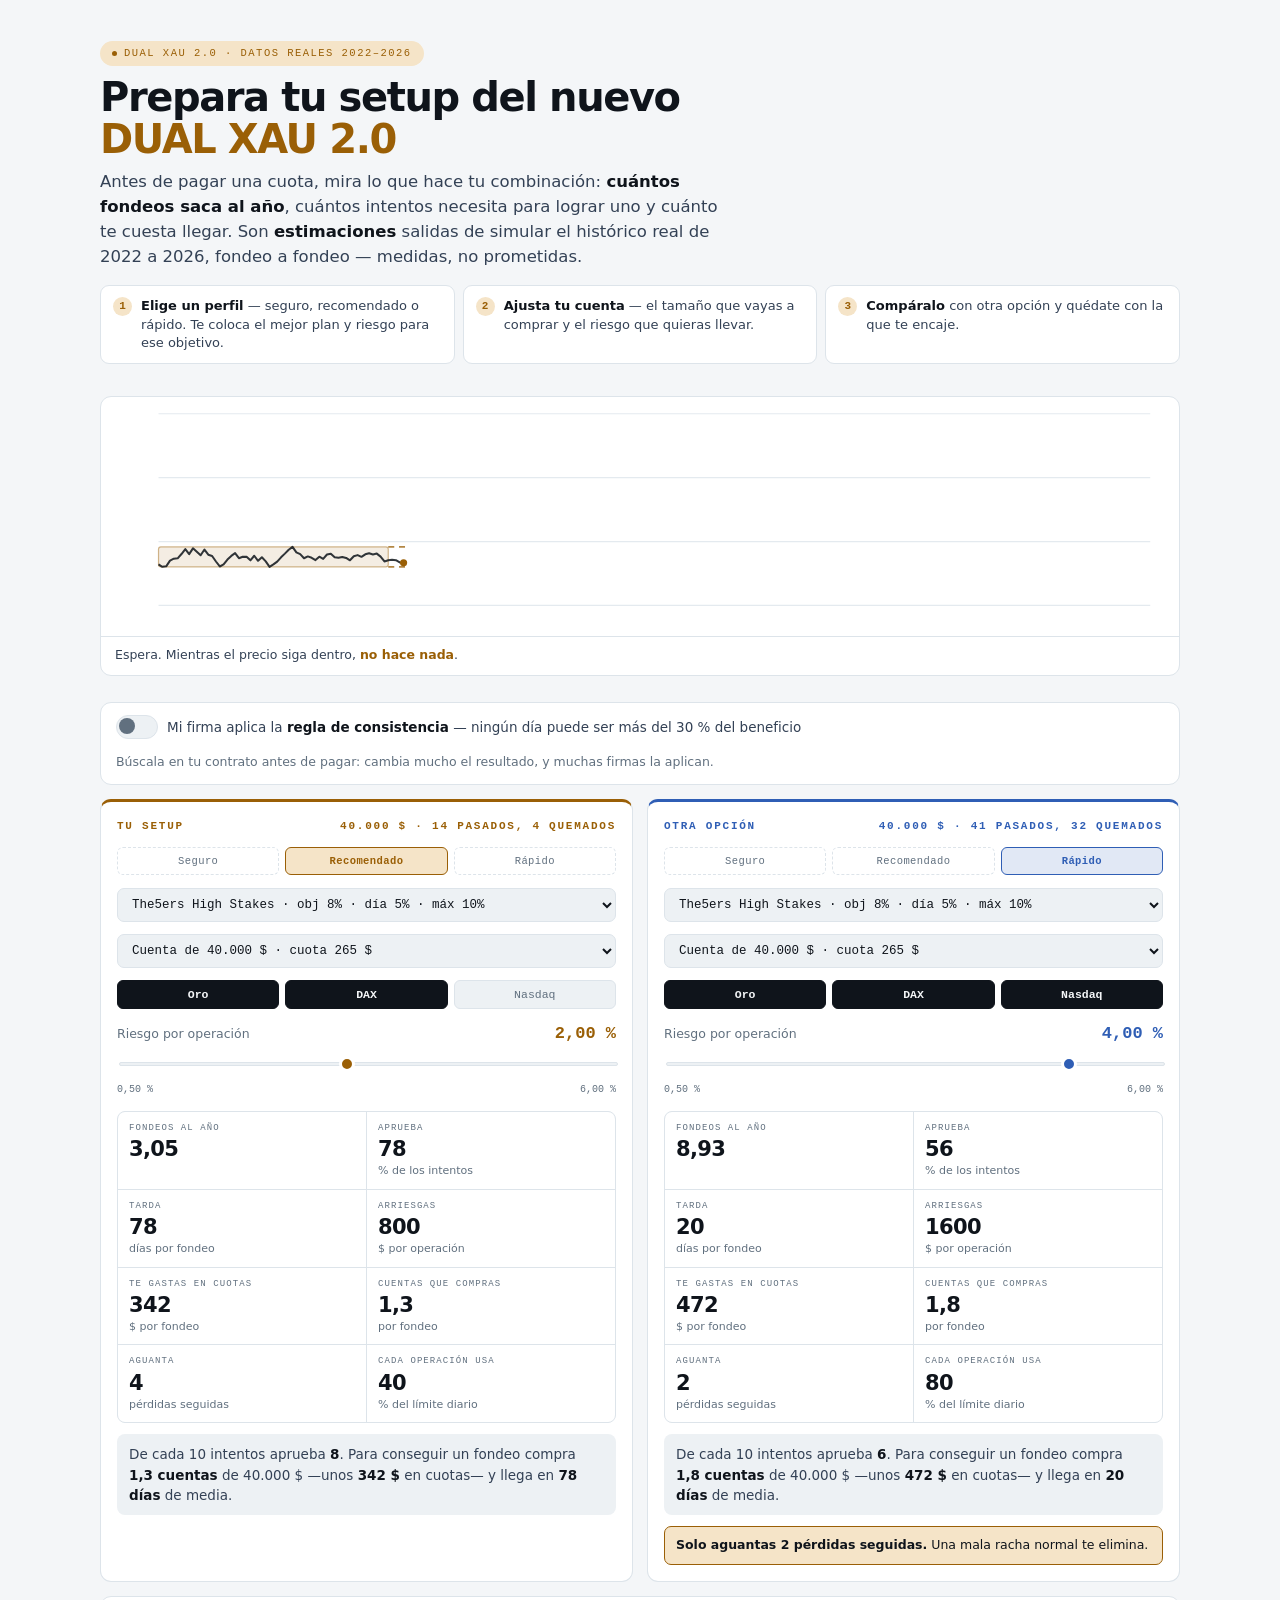
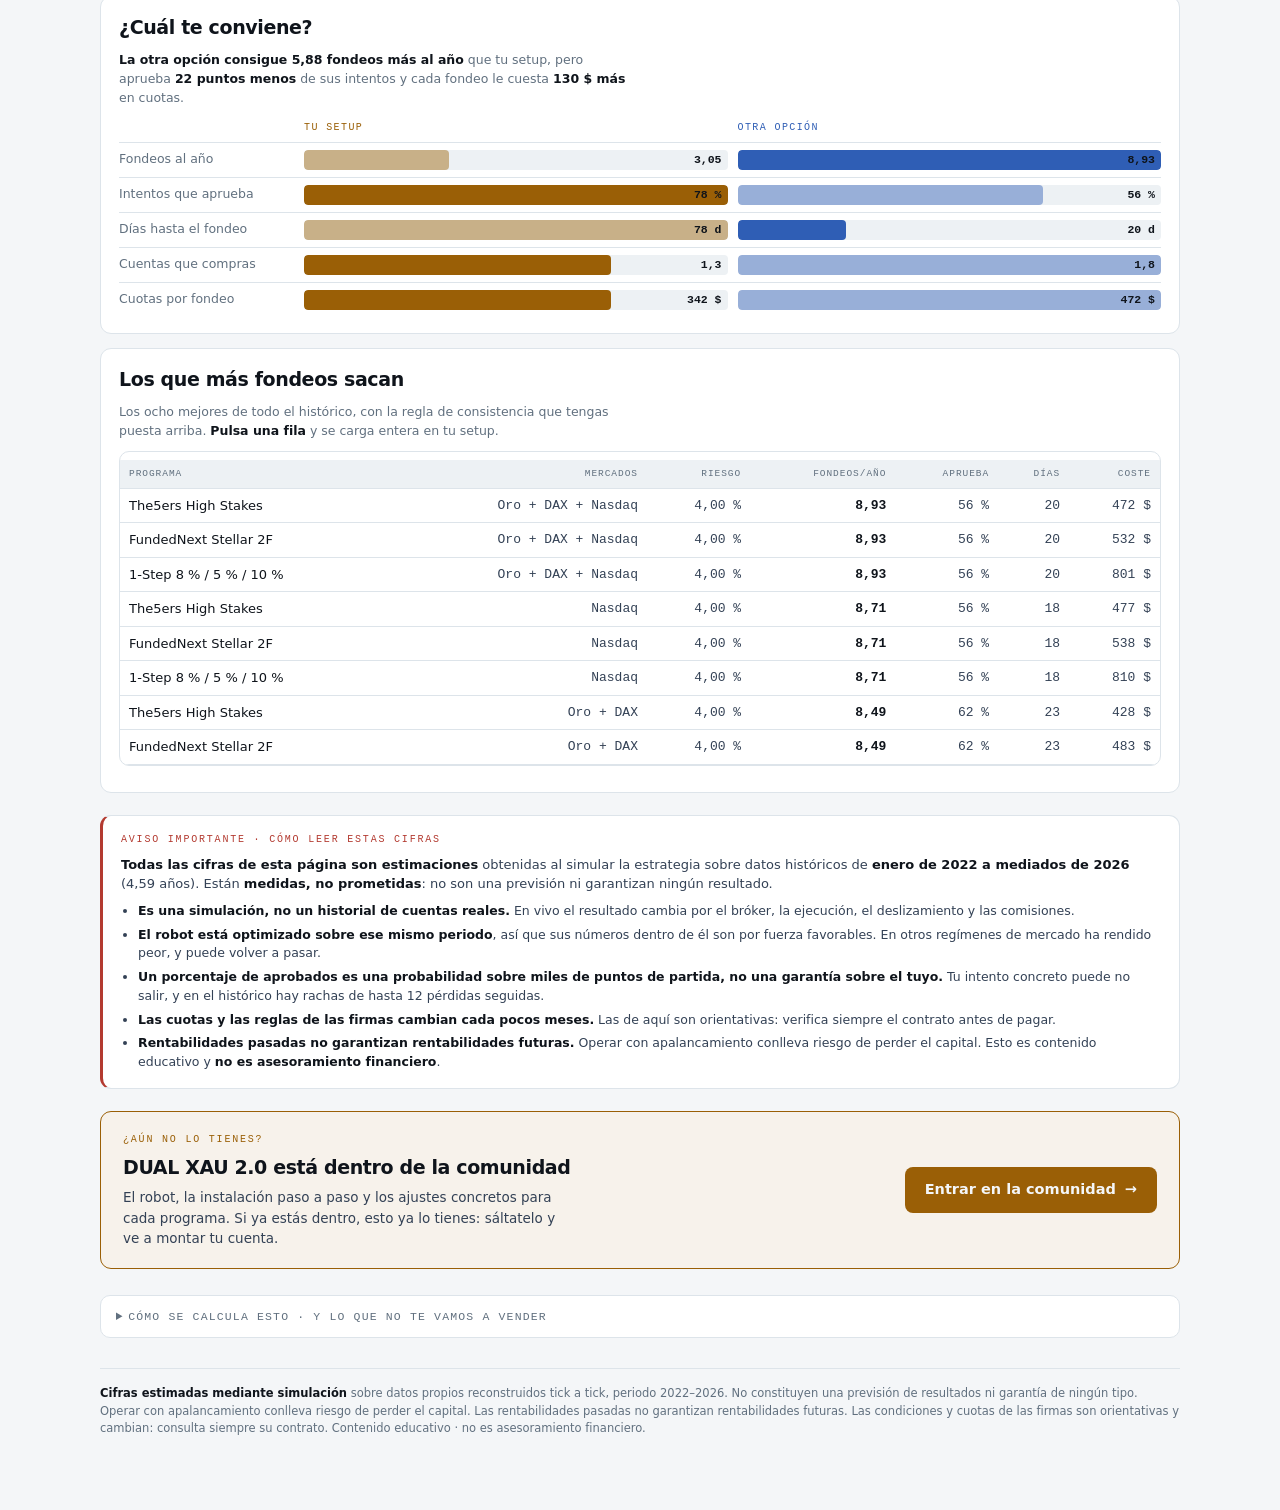
==== commit 12439df3: "Suavizar el tono del aviso legal sin quitar ninguna advertencia" ====
--- a/fondeo/index.html
+++ b/fondeo/index.html
@@ -1,23 +1,23 @@
-<!doctype html>
-<html lang="es">
-<head>
-<meta charset="utf-8">
-<title>DUAL XAU 2.0 · prepara tu setup de fondeo</title>
-<meta name="viewport" content="width=device-width,initial-scale=1">
-<meta name="description" content="Configura tu evaluacion de prop firm con DUAL XAU 2.0: elige plan, tamano de cuenta y riesgo, y mira cuantos fondeos saca al ano. Cifras estimadas por simulacion sobre el historico 2022-2026; no garantizan resultados.">
-<meta name="robots" content="index,follow">
-<meta property="og:type" content="website">
-<meta property="og:site_name" content="nico66fx">
-<meta property="og:locale" content="es_ES">
-<meta property="og:title" content="Prepara tu setup del nuevo DUAL XAU 2.0">
-<meta property="og:description" content="Elige plan, cuenta y riesgo y mira cuantos fondeos saca al ano. Estimaciones por simulacion sobre datos 2022-2026; no son una promesa de resultados.">
-<meta property="og:url" content="https://nico66fx.github.io/fondeo/">
-<meta name="twitter:card" content="summary_large_image">
-<meta name="twitter:title" content="Prepara tu setup del nuevo DUAL XAU 2.0">
-<meta name="twitter:description" content="Elige plan, cuenta y riesgo y mira cuantos fondeos saca al ano. Estimaciones sobre datos 2022-2026.">
-<link rel="icon" href="data:image/svg+xml,%3Csvg xmlns=%27http://www.w3.org/2000/svg%27 viewBox=%270 0 100 100%27%3E%3Ctext y=%27.9em%27 font-size=%2790%27%3E%F0%9F%8E%AF%3C/text%3E%3C/svg%3E">
-<style>html,body{margin:0;padding:0}</style>
-</head>
+<!doctype html>
+<html lang="es">
+<head>
+<meta charset="utf-8">
+<title>DUAL XAU 2.0 · prepara tu setup de fondeo</title>
+<meta name="viewport" content="width=device-width,initial-scale=1">
+<meta name="description" content="Configura tu evaluacion de prop firm con DUAL XAU 2.0: elige plan, tamano de cuenta y riesgo, y mira cuantos fondeos saca al ano. Cifras estimadas por simulacion sobre el historico 2022-2026; no garantizan resultados.">
+<meta name="robots" content="index,follow">
+<meta property="og:type" content="website">
+<meta property="og:site_name" content="nico66fx">
+<meta property="og:locale" content="es_ES">
+<meta property="og:title" content="Prepara tu setup del nuevo DUAL XAU 2.0">
+<meta property="og:description" content="Elige plan, cuenta y riesgo y mira cuantos fondeos saca al ano. Estimaciones por simulacion sobre datos 2022-2026; no son una promesa de resultados.">
+<meta property="og:url" content="https://nico66fx.github.io/fondeo/">
+<meta name="twitter:card" content="summary_large_image">
+<meta name="twitter:title" content="Prepara tu setup del nuevo DUAL XAU 2.0">
+<meta name="twitter:description" content="Elige plan, cuenta y riesgo y mira cuantos fondeos saca al ano. Estimaciones sobre datos 2022-2026.">
+<link rel="icon" href="data:image/svg+xml,%3Csvg xmlns=%27http://www.w3.org/2000/svg%27 viewBox=%270 0 100 100%27%3E%3Ctext y=%27.9em%27 font-size=%2790%27%3E%F0%9F%8E%AF%3C/text%3E%3C/svg%3E">
+<style>html,body{margin:0;padding:0}</style>
+</head>
 <body><style>
 :root{
   --bg:#0A0E14; --surf:#111721; --surf2:#161E2A; --ink:#E9EEF4; --ink2:#B9C6D4;
@@ -320,27 +320,26 @@
 </div>
 
 <div class="aviso">
-  <div class="k">Aviso importante · léelo antes de decidir nada</div>
+  <div class="k">Aviso importante · cómo leer estas cifras</div>
   <p><b>Todas las cifras de esta página son estimaciones</b> obtenidas al simular
   la estrategia sobre datos históricos de <b>enero de 2022 a mediados de 2026</b>
-  (<span id="anosAviso"></span> años). <b>No son una previsión, ni una promesa, ni
-  garantizan absolutamente nada.</b></p>
+  (<span id="anosAviso"></span> años). Están <b>medidas, no prometidas</b>: no son
+  una previsión ni garantizan ningún resultado.</p>
   <ul>
     <li><b>Es una simulación, no un historial de cuentas reales.</b> En vivo el
       resultado cambia por el bróker, la ejecución, el deslizamiento y las
       comisiones.</li>
     <li><b>El robot está optimizado sobre ese mismo periodo</b>, así que sus
       números dentro de él son por fuerza favorables. En otros regímenes de
-      mercado ha rendido claramente peor, y puede volver a ocurrir.</li>
+      mercado ha rendido peor, y puede volver a pasar.</li>
     <li><b>Un porcentaje de aprobados es una probabilidad sobre miles de puntos
       de partida, no una garantía sobre el tuyo.</b> Tu intento concreto puede
-      quemarse igual, y en el histórico hay rachas de hasta 12 pérdidas
-      seguidas.</li>
+      no salir, y en el histórico hay rachas de hasta 12 pérdidas seguidas.</li>
     <li><b>Las cuotas y las reglas de las firmas cambian cada pocos meses.</b>
       Las de aquí son orientativas: verifica siempre el contrato antes de
       pagar.</li>
     <li><b>Rentabilidades pasadas no garantizan rentabilidades futuras.</b>
-      Operar con apalancamiento puede hacerte perder tu dinero. Esto es
+      Operar con apalancamiento conlleva riesgo de perder el capital. Esto es
       contenido educativo y <b>no es asesoramiento financiero</b>.</li>
   </ul>
 </div>
@@ -795,6 +794,6 @@
 aplicarPreset("B", PRESETS[2]);
 mkPath(); loop();
 </script>
-
-</body>
-</html>
+
+</body>
+</html>
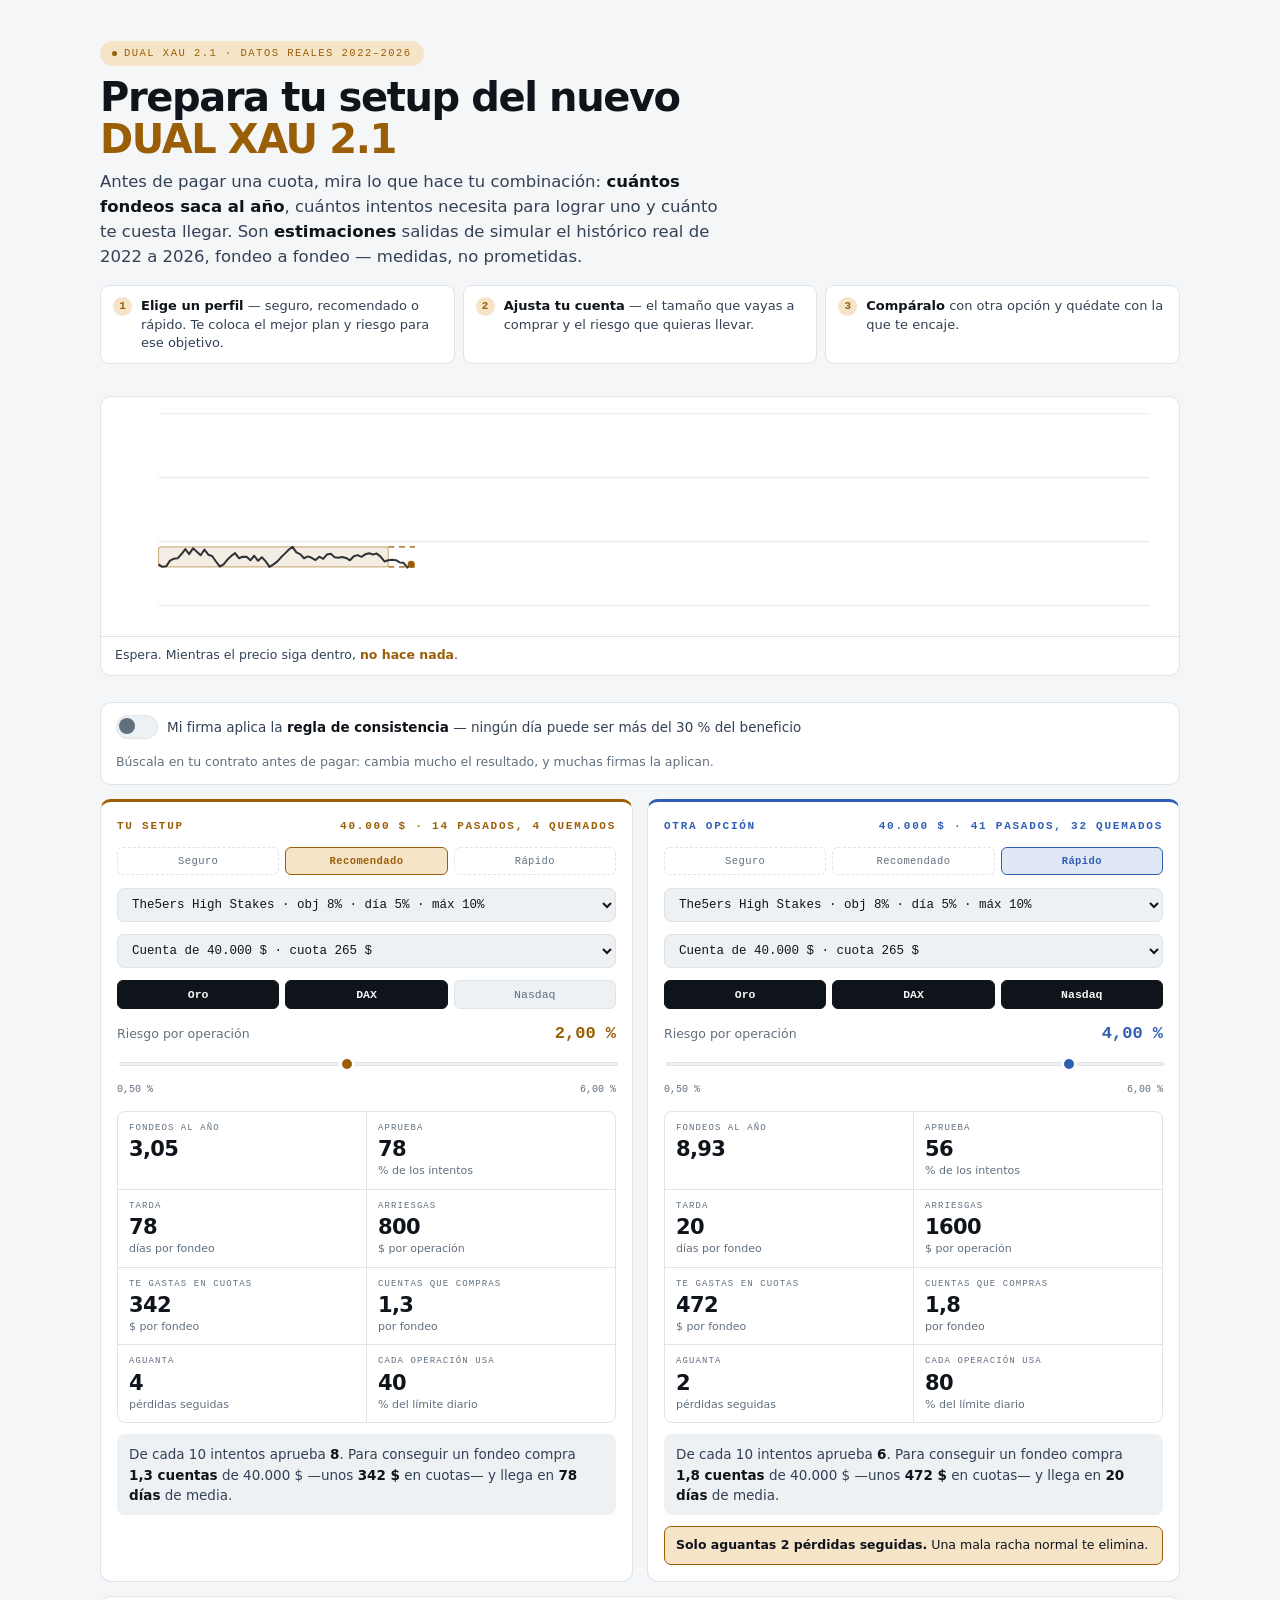
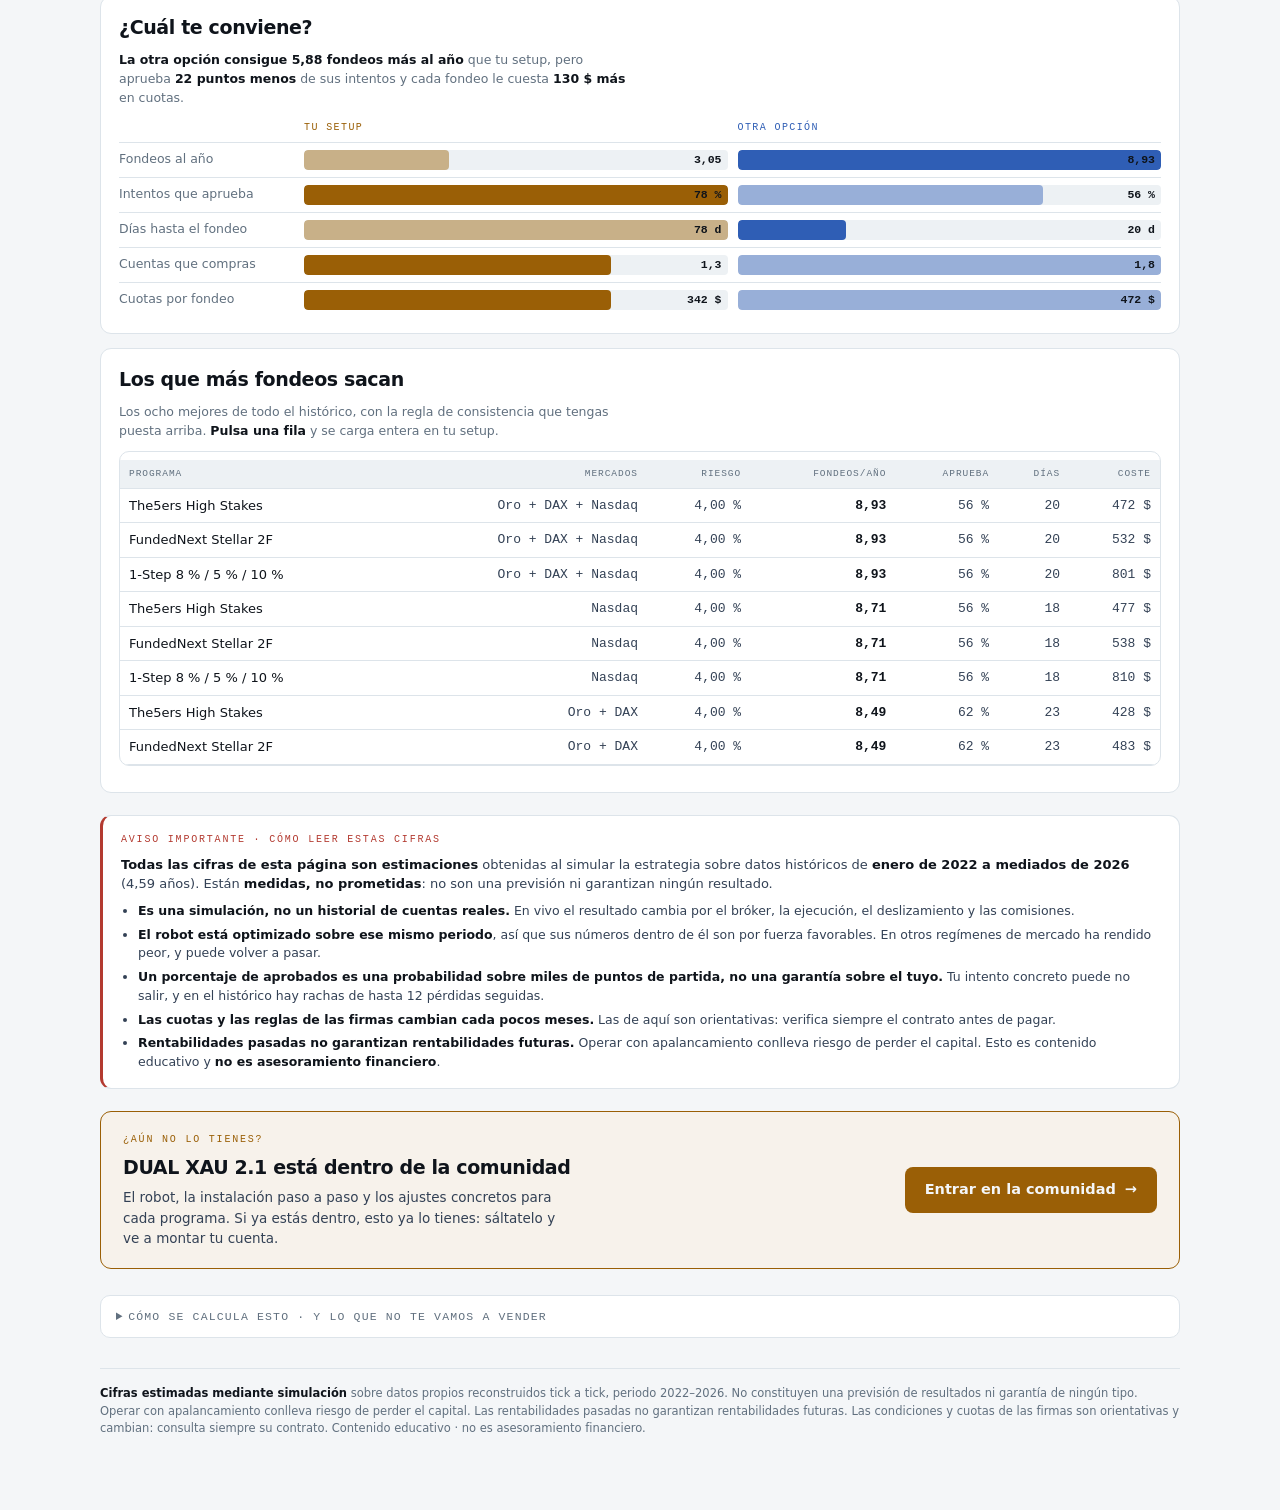
==== commit 7e82e78c: "Actualizar el configurador de /fondeo a DUAL XAU 2.1" ====
--- a/fondeo/index.html
+++ b/fondeo/index.html
@@ -1,799 +1,799 @@
-<!doctype html>
-<html lang="es">
-<head>
-<meta charset="utf-8">
-<title>DUAL XAU 2.0 · prepara tu setup de fondeo</title>
-<meta name="viewport" content="width=device-width,initial-scale=1">
-<meta name="description" content="Configura tu evaluacion de prop firm con DUAL XAU 2.0: elige plan, tamano de cuenta y riesgo, y mira cuantos fondeos saca al ano. Cifras estimadas por simulacion sobre el historico 2022-2026; no garantizan resultados.">
-<meta name="robots" content="index,follow">
-<meta property="og:type" content="website">
-<meta property="og:site_name" content="nico66fx">
-<meta property="og:locale" content="es_ES">
-<meta property="og:title" content="Prepara tu setup del nuevo DUAL XAU 2.0">
-<meta property="og:description" content="Elige plan, cuenta y riesgo y mira cuantos fondeos saca al ano. Estimaciones por simulacion sobre datos 2022-2026; no son una promesa de resultados.">
-<meta property="og:url" content="https://nico66fx.github.io/fondeo/">
-<meta name="twitter:card" content="summary_large_image">
-<meta name="twitter:title" content="Prepara tu setup del nuevo DUAL XAU 2.0">
-<meta name="twitter:description" content="Elige plan, cuenta y riesgo y mira cuantos fondeos saca al ano. Estimaciones sobre datos 2022-2026.">
-<link rel="icon" href="data:image/svg+xml,%3Csvg xmlns=%27http://www.w3.org/2000/svg%27 viewBox=%270 0 100 100%27%3E%3Ctext y=%27.9em%27 font-size=%2790%27%3E%F0%9F%8E%AF%3C/text%3E%3C/svg%3E">
-<style>html,body{margin:0;padding:0}</style>
-</head>
-<body><style>
-:root{
-  --bg:#0A0E14; --surf:#111721; --surf2:#161E2A; --ink:#E9EEF4; --ink2:#B9C6D4;
-  --muted:#788A9E; --hair:#1E2836; --amber:#F0A63C; --amber-dim:#5A4118;
-  --teal:#34C1AE; --teal-dim:#12403C; --red:#E4685E; --grid:#18202C;
-  --a:#F0A63C; --b:#6791DD;
-  --mono:ui-monospace,"SF Mono","Cascadia Mono",Menlo,Consolas,monospace;
-  --sans:ui-sans-serif,system-ui,-apple-system,"Segoe UI",Roboto,sans-serif;
-}
-@media (prefers-color-scheme:light){
-  :root{ --bg:#F4F6F8; --surf:#FFF; --surf2:#EDF1F4; --ink:#0F141B; --ink2:#334155;
-    --muted:#61707F; --hair:#DDE4EA; --amber:#9A5F06; --amber-dim:#F5E4C8;
-    --teal:#0B7D70; --teal-dim:#D5EDE9; --red:#B33A30; --grid:#E4EAEF;
-    --a:#9A5F06; --b:#2F5EB5; }
-}
-:root[data-theme="light"]{ --bg:#F4F6F8; --surf:#FFF; --surf2:#EDF1F4; --ink:#0F141B;
-  --ink2:#334155; --muted:#61707F; --hair:#DDE4EA; --amber:#9A5F06;
-  --amber-dim:#F5E4C8; --teal:#0B7D70; --teal-dim:#D5EDE9; --red:#B33A30;
-  --grid:#E4EAEF; --a:#9A5F06; --b:#2F5EB5; }
-:root[data-theme="dark"]{ --bg:#0A0E14; --surf:#111721; --surf2:#161E2A; --ink:#E9EEF4;
-  --ink2:#B9C6D4; --muted:#788A9E; --hair:#1E2836; --amber:#F0A63C;
-  --amber-dim:#5A4118; --teal:#34C1AE; --teal-dim:#12403C; --red:#E4685E;
-  --grid:#18202C; --a:#F0A63C; --b:#6791DD; }
-
-body{background:var(--bg);color:var(--ink);font-family:var(--sans);font-size:15px;
-  line-height:1.5;-webkit-font-smoothing:antialiased}
-.wrap{max-width:1080px;margin:0 auto;padding:0 18px 70px}
-.lbl{font-family:var(--mono);font-size:10px;letter-spacing:.18em;
-  text-transform:uppercase;color:var(--muted)}
-h1{font-size:clamp(26px,4.4vw,40px);font-weight:750;letter-spacing:-.035em;
-  line-height:1.05;margin:10px 0}
-h2{font-size:19px;font-weight:700;letter-spacing:-.02em;margin:0 0 4px}
-p{color:var(--ink2);margin:0 0 10px;max-width:64ch}
-.tiny{font-size:12.5px;color:var(--muted)}
-b{color:var(--ink);font-weight:650}
-
-header{padding:40px 0 14px}
-h1 .hi{color:var(--amber)}
-.lead{font-size:16.5px;max-width:60ch;margin-bottom:16px}
-.pasos{list-style:none;counter-reset:s;display:grid;gap:8px;padding:0;margin:0;
-  grid-template-columns:repeat(3,1fr)}
-@media(max-width:760px){.pasos{grid-template-columns:1fr}}
-.pasos li{counter-increment:s;position:relative;padding:11px 13px 11px 40px;
-  background:var(--surf);border:1px solid var(--hair);border-radius:9px;
-  font-size:13px;color:var(--ink2);line-height:1.4}
-.pasos li::before{content:counter(s);position:absolute;left:12px;top:11px;
-  width:19px;height:19px;border-radius:50%;background:var(--amber-dim);
-  color:var(--amber);font-family:var(--mono);font-size:11px;font-weight:700;
-  display:grid;place-items:center}
-.tag{display:inline-flex;align-items:center;gap:7px;font-family:var(--mono);
-  font-size:10.5px;letter-spacing:.14em;text-transform:uppercase;color:var(--amber);
-  background:var(--amber-dim);border-radius:99px;padding:5px 12px}
-.dot{width:5px;height:5px;border-radius:50%;background:var(--amber);
-  animation:p 2.4s ease-in-out infinite}
-@keyframes p{0%,100%{opacity:1}50%{opacity:.25}}
-@media (prefers-reduced-motion:reduce){.dot{animation:none}}
-
-/* escena */
-.scene{background:var(--surf);border:1px solid var(--hair);border-radius:11px;
-  margin:18px 0 26px;overflow:hidden}
-.scene svg{display:block;width:100%;height:auto}
-.scene-note{padding:9px 14px;border-top:1px solid var(--hair);font-size:12.5px;
-  color:var(--ink2);min-height:20px}
-.scene-note b{color:var(--amber)}
-
-/* barra global */
-.bar{display:flex;flex-wrap:wrap;gap:14px;align-items:center;justify-content:space-between;
-  background:var(--surf);border:1px solid var(--hair);border-radius:11px;
-  padding:12px 15px;margin-bottom:14px}
-.sw{display:flex;align-items:center;gap:9px;font-size:13.5px;color:var(--ink2);cursor:pointer}
-.sw input{position:absolute;opacity:0;width:0;height:0}
-.track{width:40px;height:22px;border-radius:99px;background:var(--surf2);
-  border:1px solid var(--hair);position:relative;transition:.18s;flex-shrink:0}
-.track::after{content:"";position:absolute;top:2px;left:2px;width:16px;height:16px;
-  border-radius:50%;background:var(--muted);transition:.18s}
-input:checked + .track{background:var(--amber);border-color:var(--amber)}
-input:checked + .track::after{left:20px;background:var(--bg)}
-input:focus-visible + .track{outline:2px solid var(--teal);outline-offset:2px}
-
-/* comparador */
-.cmp{display:grid;grid-template-columns:1fr 1fr;gap:14px}
-@media(max-width:820px){.cmp{grid-template-columns:1fr}}
-.card{background:var(--surf);border:1px solid var(--hair);border-radius:11px;padding:16px}
-.card.A{border-top:3px solid var(--a)} .card.B{border-top:3px solid var(--b)}
-.card h3{font-family:var(--mono);font-size:11px;letter-spacing:.16em;
-  text-transform:uppercase;margin:0 0 12px;display:flex;justify-content:space-between}
-.card.A h3{color:var(--a)} .card.B h3{color:var(--b)}
-
-select{width:100%;background:var(--surf2);color:var(--ink);border:1px solid var(--hair);
-  border-radius:7px;padding:8px 10px;font-family:var(--mono);font-size:12.5px;
-  margin-bottom:12px;cursor:pointer}
-select:focus-visible{outline:2px solid var(--teal);outline-offset:1px}
-.chips{display:flex;gap:6px;margin-bottom:12px}
-.chip{flex:1;font-family:var(--mono);font-size:11.5px;padding:7px 4px;border-radius:6px;
-  border:1px solid var(--hair);background:var(--surf2);color:var(--muted);cursor:pointer;
-  transition:.15s}
-.chip[aria-pressed="true"]{background:var(--ink);color:var(--bg);border-color:var(--ink);
-  font-weight:650}
-.chip:focus-visible{outline:2px solid var(--teal);outline-offset:2px}
-.pre{display:flex;gap:6px;margin-bottom:13px}
-.pre button{flex:1;font-family:var(--mono);font-size:10.5px;letter-spacing:.04em;
-  padding:7px 3px;border-radius:6px;border:1px dashed var(--hair);
-  background:transparent;color:var(--muted);cursor:pointer;transition:.15s}
-.pre button:hover{border-style:solid;color:var(--ink)}
-.card.A .pre button:hover{border-color:var(--a);color:var(--a)}
-.card.B .pre button:hover{border-color:var(--b);color:var(--b)}
-.pre button[aria-pressed="true"]{border-style:solid;font-weight:650}
-.card.A .pre button[aria-pressed="true"]{border-color:var(--a);color:var(--a);
-  background:var(--amber-dim)}
-.card.B .pre button[aria-pressed="true"]{border-color:var(--b);color:var(--b);
-  background:color-mix(in srgb,var(--b) 14%,transparent)}
-.pre button:focus-visible{outline:2px solid var(--teal);outline-offset:2px}
-.rw{display:flex;justify-content:space-between;align-items:baseline;margin-bottom:5px}
-.rw .v{font-family:var(--mono);font-size:17px;font-weight:600}
-.card.A .rw .v{color:var(--a)} .card.B .rw .v{color:var(--b)}
-input[type=range]{-webkit-appearance:none;appearance:none;width:100%;height:22px;
-  background:transparent;cursor:pointer}
-input[type=range]::-webkit-slider-runnable-track{height:4px;border-radius:2px;
-  background:var(--surf2);border:1px solid var(--hair)}
-input[type=range]::-webkit-slider-thumb{-webkit-appearance:none;width:16px;height:16px;
-  border-radius:50%;background:currentColor;margin-top:-7px;border:3px solid var(--surf)}
-input[type=range]::-moz-range-track{height:4px;border-radius:2px;background:var(--surf2)}
-input[type=range]::-moz-range-thumb{width:12px;height:12px;border-radius:50%;
-  background:currentColor;border:3px solid var(--surf)}
-.card.A input[type=range]{color:var(--a)} .card.B input[type=range]{color:var(--b)}
-.scale{display:flex;justify-content:space-between;font-family:var(--mono);font-size:10px;
-  color:var(--muted)}
-
-.res{display:grid;grid-template-columns:1fr 1fr;gap:1px;background:var(--hair);
-  border:1px solid var(--hair);border-radius:8px;overflow:hidden;margin-top:14px}
-.cell{background:var(--surf);padding:10px 11px}
-.cell .k{font-family:var(--mono);font-size:9px;letter-spacing:.12em;
-  text-transform:uppercase;color:var(--muted);margin-bottom:3px}
-.cell .v{font-family:var(--sans);font-size:21px;font-weight:700;letter-spacing:-.03em;
-  font-variant-numeric:tabular-nums;line-height:1.1}
-/* la unidad va debajo, no pegada al número: ahora son frases ("% del límite
-   diario"), no un símbolo suelto, y en línea se leían mal */
-.cell .u{display:block;font-size:11px;color:var(--muted);font-weight:400;
-  margin-top:3px;line-height:1.3;letter-spacing:0}
-.sum{margin-top:11px;font-size:13.5px;line-height:1.5;color:var(--ink2);
-  background:var(--surf2);border-radius:8px;padding:10px 12px}
-.sum b{color:var(--ink)}
-.warn{margin-top:11px;font-size:12.5px;border-radius:7px;padding:9px 11px;display:none;
-  border:1px solid var(--red);background:color-mix(in srgb,var(--red) 12%,transparent)}
-.warn.show{display:block}
-.warn.amber{border-color:var(--amber);background:var(--amber-dim)}
-
-/* veredicto */
-.vs{background:var(--surf);border:1px solid var(--hair);border-radius:11px;
-  padding:16px 18px;margin-top:14px}
-.vs h2{margin-bottom:10px}
-.vsrow{display:grid;grid-template-columns:175px 1fr 1fr;gap:10px;align-items:center;
-  padding:7px 0;border-bottom:1px solid var(--hair);font-size:13.5px}
-@media(max-width:560px){.vsrow{grid-template-columns:110px 1fr 1fr}}
-.vsrow:last-child{border-bottom:0}
-.vsrow .n{color:var(--muted);font-size:12.5px}
-.vshead{padding-top:0;font-family:var(--mono);font-size:10px;letter-spacing:.14em;
-  text-transform:uppercase}
-.vshead .la{color:var(--a)} .vshead .lb{color:var(--b)}
-.mini{position:relative;height:20px;background:var(--surf2);border-radius:4px;
-  overflow:hidden}
-.mini i{position:absolute;left:0;top:0;bottom:0;border-radius:4px}
-.mini span{position:absolute;right:6px;top:50%;transform:translateY(-50%);
-  font-family:var(--mono);font-size:11.5px;font-weight:650;color:var(--ink)}
-
-table{width:100%;border-collapse:collapse;font-size:13px;margin-top:8px}
-th,td{padding:7px 9px;text-align:right;border-bottom:1px solid var(--hair)}
-th:first-child,td:first-child{text-align:left}
-thead th{font-family:var(--mono);font-size:9.5px;letter-spacing:.1em;
-  text-transform:uppercase;color:var(--muted);font-weight:500;background:var(--surf2)}
-tbody td{font-family:var(--mono);color:var(--ink2)}
-tbody td:first-child{font-family:var(--sans);color:var(--ink)}
-.tw{overflow-x:auto;border:1px solid var(--hair);border-radius:10px;margin:10px 0}
-.good{color:var(--teal)} .bad{color:var(--red)}
-
-/* aviso legal: va ANTES del botón a propósito. Que nadie llegue a la llamada a
-   la acción sin haber pasado por delante de las limitaciones. */
-.aviso{margin-top:22px;padding:16px 18px;border-radius:11px;
-  border:1px solid var(--hair);border-left:3px solid var(--red);
-  background:var(--surf)}
-.aviso .k{font-family:var(--mono);font-size:10px;letter-spacing:.18em;
-  text-transform:uppercase;color:var(--red);margin-bottom:8px}
-.aviso p{font-size:13px;margin:0 0 8px;max-width:none}
-.aviso ul{margin:0;padding-left:17px;font-size:12.5px;color:var(--ink2)}
-.aviso li{margin-bottom:5px}
-.aviso li:last-child{margin-bottom:0}
-
-/* llamada a la comunidad: es el único sitio de la página donde el ámbar va
-   relleno, para que el ojo lo encuentre sin competir con los datos */
-.cta{display:flex;gap:18px;align-items:center;justify-content:space-between;
-  flex-wrap:wrap;text-decoration:none;color:inherit;margin-top:22px;
-  padding:20px 22px;border-radius:11px;border:1px solid var(--amber);
-  background:color-mix(in srgb,var(--amber) 8%,var(--surf));transition:.16s}
-.cta:hover{background:color-mix(in srgb,var(--amber) 14%,var(--surf))}
-.cta:focus-visible{outline:2px solid var(--teal);outline-offset:3px}
-.cta .k{font-family:var(--mono);font-size:10px;letter-spacing:.18em;
-  text-transform:uppercase;color:var(--amber);margin-bottom:6px}
-.cta h2{margin-bottom:6px}
-.cta p{margin:0;font-size:13.5px;max-width:52ch}
-.cta .txt{flex:1 1 340px}
-.cta .btn{flex:0 0 auto;display:inline-flex;align-items:center;gap:9px;
-  background:var(--amber);color:var(--bg);font-weight:700;font-size:14.5px;
-  padding:12px 20px;border-radius:8px;white-space:nowrap}
-.cta:hover .btn .ar{transform:translateX(3px)}
-.cta .ar{transition:transform .16s}
-@media (prefers-reduced-motion:reduce){.cta,.cta .ar{transition:none}}
-
-details{background:var(--surf);border:1px solid var(--hair);border-radius:10px;
-  padding:12px 15px;margin-top:26px}
-summary{cursor:pointer;font-family:var(--mono);font-size:11.5px;letter-spacing:.1em;
-  text-transform:uppercase;color:var(--muted)}
-summary:focus-visible{outline:2px solid var(--teal);outline-offset:2px}
-details[open] summary{margin-bottom:10px;color:var(--ink)}
-footer{border-top:1px solid var(--hair);margin-top:30px;padding-top:16px;
-  font-size:11.5px;color:var(--muted)}
-</style>
-
-<div class="wrap">
-
-<header>
-  <div class="tag"><span class="dot"></span>DUAL XAU 2.0 · datos reales 2022–2026</div>
-  <h1>Prepara tu setup del nuevo<br><span class="hi">DUAL XAU 2.0</span></h1>
-  <p class="lead">Antes de pagar una cuota, mira lo que hace tu combinación:
-  <b>cuántos fondeos saca al año</b>, cuántos intentos necesita para lograr uno
-  y cuánto te cuesta llegar. Son <b>estimaciones</b> salidas de simular el
-  histórico real de 2022 a 2026, fondeo a fondeo — medidas, no prometidas.</p>
-
-  <ol class="pasos">
-    <li><b>Elige un perfil</b> — seguro, recomendado o rápido. Te coloca el mejor
-      plan y riesgo para ese objetivo.</li>
-    <li><b>Ajusta tu cuenta</b> — el tamaño que vayas a comprar y el riesgo que
-      quieras llevar.</li>
-    <li><b>Compáralo</b> con otra opción y quédate con la que te encaje.</li>
-  </ol>
-</header>
-
-<div class="scene">
-  <svg id="orb" viewBox="0 0 900 200" preserveAspectRatio="xMidYMid meet" role="img"
-       aria-label="Animación: se mide el rango de apertura, el precio lo rompe, se entra con stop y objetivo y se cierra al final del día"></svg>
-  <div class="scene-note" id="nota"></div>
-</div>
-
-<div class="bar">
-  <label class="sw">
-    <input type="checkbox" id="cons"><span class="track"></span>
-    <span>Mi firma aplica la <b>regla de consistencia</b> — ningún día puede ser
-      más del 30 % del beneficio</span>
-  </label>
-  <span class="tiny" id="consHint"></span>
-</div>
-
-<div class="cmp">
-  <div class="card A" id="cardA">
-    <h3><span>Tu setup</span><span id="tagA"></span></h3>
-    <div class="pre" id="preA"></div>
-    <select id="pA" aria-label="Plan de la firma"></select>
-    <select id="tA" aria-label="Tamaño de cuenta"></select>
-    <div class="chips" id="mA"></div>
-    <div class="rw"><span class="tiny">Riesgo por operación</span><span class="v" id="rvA"></span></div>
-    <input type="range" id="rA" min="0" max="11" step="1" value="2" aria-label="Riesgo por operación">
-    <div class="scale" id="rsA"></div>
-    <div class="res" id="resA"></div>
-    <div class="sum" id="sumA"></div>
-    <div class="warn" id="wA"></div>
-  </div>
-
-  <div class="card B" id="cardB">
-    <h3><span>Otra opción</span><span id="tagB"></span></h3>
-    <div class="pre" id="preB"></div>
-    <select id="pB" aria-label="Plan de la firma"></select>
-    <select id="tB" aria-label="Tamaño de cuenta"></select>
-    <div class="chips" id="mB"></div>
-    <div class="rw"><span class="tiny">Riesgo por operación</span><span class="v" id="rvB"></span></div>
-    <input type="range" id="rB" min="0" max="11" step="1" value="9" aria-label="Riesgo por operación">
-    <div class="scale" id="rsB"></div>
-    <div class="res" id="resB"></div>
-    <div class="sum" id="sumB"></div>
-    <div class="warn" id="wB"></div>
-  </div>
-</div>
-
-<div class="vs">
-  <h2>¿Cuál te conviene?</h2>
-  <p class="tiny" id="veredicto" style="margin-bottom:12px"></p>
-  <div class="vsrow vshead"><div class="n"></div>
-    <div class="la">Tu setup</div><div class="lb">Otra opción</div></div>
-  <div id="barras"></div>
-</div>
-
-<div class="vs" style="margin-top:14px">
-  <h2>Los que más fondeos sacan</h2>
-  <p class="tiny">Los ocho mejores de todo el histórico, con la regla de
-  consistencia que tengas puesta arriba. <b>Pulsa una fila</b> y se carga
-  entera en tu setup.</p>
-  <div class="tw"><table>
-    <thead><tr><th>Programa</th><th>Mercados</th><th>Riesgo</th><th>Fondeos/año</th>
-      <th>Aprueba</th><th>Días</th><th>Coste</th></tr></thead>
-    <tbody id="top"></tbody>
-  </table></div>
-</div>
-
-<div class="aviso">
-  <div class="k">Aviso importante · cómo leer estas cifras</div>
-  <p><b>Todas las cifras de esta página son estimaciones</b> obtenidas al simular
-  la estrategia sobre datos históricos de <b>enero de 2022 a mediados de 2026</b>
-  (<span id="anosAviso"></span> años). Están <b>medidas, no prometidas</b>: no son
-  una previsión ni garantizan ningún resultado.</p>
-  <ul>
-    <li><b>Es una simulación, no un historial de cuentas reales.</b> En vivo el
-      resultado cambia por el bróker, la ejecución, el deslizamiento y las
-      comisiones.</li>
-    <li><b>El robot está optimizado sobre ese mismo periodo</b>, así que sus
-      números dentro de él son por fuerza favorables. En otros regímenes de
-      mercado ha rendido peor, y puede volver a pasar.</li>
-    <li><b>Un porcentaje de aprobados es una probabilidad sobre miles de puntos
-      de partida, no una garantía sobre el tuyo.</b> Tu intento concreto puede
-      no salir, y en el histórico hay rachas de hasta 12 pérdidas seguidas.</li>
-    <li><b>Las cuotas y las reglas de las firmas cambian cada pocos meses.</b>
-      Las de aquí son orientativas: verifica siempre el contrato antes de
-      pagar.</li>
-    <li><b>Rentabilidades pasadas no garantizan rentabilidades futuras.</b>
-      Operar con apalancamiento conlleva riesgo de perder el capital. Esto es
-      contenido educativo y <b>no es asesoramiento financiero</b>.</li>
-  </ul>
-</div>
-
-<a class="cta" href="https://nico66fx.github.io" target="_blank" rel="noopener">
-  <div class="txt">
-    <div class="k">¿Aún no lo tienes?</div>
-    <h2>DUAL XAU 2.0 está dentro de la comunidad</h2>
-    <p>El robot, la instalación paso a paso y los ajustes concretos para cada
-    programa. Si ya estás dentro, esto ya lo tienes: sáltatelo y ve a montar tu
-    cuenta.</p>
-  </div>
-  <span class="btn">Entrar en la comunidad <span class="ar" aria-hidden="true">→</span></span>
-</a>
-
-<details>
-  <summary>Cómo se calcula esto · y lo que no te vamos a vender</summary>
-  <p><b>Qué es DUAL XAU 2.0.</b> Un robot para MT5 hecho con un único objetivo:
-  <b>pasar evaluaciones de prop firm</b>. Opera la ruptura de la apertura europea
-  en oro, DAX y Nasdaq, y cierra plano todas las noches. No deja nada abierto
-  durante la madrugada y no puede saltarse tu límite diario: el tamaño de cada
-  operación se calcula para que, aunque pierdas todas las del día, no llegues al
-  límite del programa.</p>
-  <p><b>El método de estas cifras.</b> Se simula como una persona real: compras
-  un fondeo, lo operas hasta pasarlo o quemarlo, y en cuanto termina arrancas
-  otro. Sobre el <b>orden real de la historia</b>, sin remuestrear nada. Periodo
-  2022–2026, cartera de dos o tres mercados, más de 2.000 operaciones.</p>
-  <p><b>La regla de consistencia importa mucho.</b> Casi todas las firmas exigen
-  que ningún día suponga más del 30–50 % del beneficio. Si apruebas en dos
-  operaciones, un día vale el 60 % y no te validan el paso. Activa el interruptor
-  y verás que el extremo agresivo pierde hasta un 80 % de su rendimiento.
-  <b>Compruébalo en el contrato de tu firma antes de pagar.</b></p>
-  <p><b>El lote mínimo manda en cuentas pequeñas.</b> Con la volatilidad actual,
-  0,01 lotes de oro arriesga unos <b>120 $</b>; de DAX, 4 $; de Nasdaq, 5 $. Si
-  tu presupuesto por operación no llega, el robot descarta la entrada en lugar de
-  pasarse de riesgo — y la web te avisa antes de que compres la cuenta.</p>
-  <p><b>Aquí no verás ninguna previsión de ingresos.</b> Cuántos fondeos, en
-  cuánto tiempo y a qué coste en cuotas son cosas medibles y están medidas. Lo
-  que rinda después una cuenta fondeada depende de cómo la operes y de lo que
-  haga el mercado, así que no lo inventamos.</p>
-  <p><b>El robot está optimizado sobre 2022–2026</b> y pensado para el régimen
-  de mercado actual. Lo revisamos de forma periódica para detectar cualquier
-  anomalía; si el mercado cambia de carácter, lo diremos.</p>
-  <p><b>Y lo que no te vamos a vender:</b> es un sistema de ventaja pequeña y
-  riesgo muy controlado, no una máquina de imprimir dinero. Buena parte del
-  resultado viene de elegir bien el plan y no pasarse de lote. A riesgos altos
-  ya no estás cobrando una ventaja de mercado: estás cobrando la asimetría entre
-  lo que cuesta una cuota y lo que vale una cuenta fondeada.</p>
-</details>
-
-<footer>
-  <b>Cifras estimadas mediante simulación</b> sobre datos propios reconstruidos
-  tick a tick, periodo 2022–2026. No constituyen una previsión de resultados ni
-  garantía de ningún tipo. Operar con apalancamiento conlleva riesgo de perder el
-  capital. Las rentabilidades pasadas no garantizan rentabilidades futuras. Las
-  condiciones y cuotas de las firmas son orientativas y cambian: consulta siempre
-  su contrato. Contenido educativo · no es asesoramiento financiero.
-</footer>
-</div>
-
-<script>
-const DATA = {"anos":4.59,"programas":{"t5hs":{"nombre":"The5ers High Stakes","obj":0.08,"dia":0.05,"mdd":0.1,"cuota":265,"cuenta":40000,"split":0.8,"tam":[[5000,39],[10000,75],[20000,145],[40000,265],[60000,385],[100000,595]]},"fn2f":{"nombre":"FundedNext Stellar 2F","obj":0.08,"dia":0.05,"mdd":0.1,"cuota":299,"cuenta":50000,"split":0.85,"tam":[[6000,59],[15000,99],[25000,169],[50000,299],[100000,549],[200000,999]]},"os810":{"nombre":"1-Step 8 % / 5 % / 10 %","obj":0.08,"dia":0.05,"mdd":0.1,"cuota":450,"cuenta":100000,"split":0.8,"tam":[[10000,89],[25000,189],[50000,289],[100000,450],[200000,799]]},"fn1f":{"nombre":"FundedNext Stellar 1F","obj":0.1,"dia":0.03,"mdd":0.06,"cuota":339,"cuenta":50000,"split":0.85,"tam":[[6000,65],[15000,109],[25000,189],[50000,339],[100000,599],[200000,1099]]},"t5hg":{"nombre":"The5ers Hyper Growth","obj":0.06,"dia":0.03,"mdd":0.05,"cuota":395,"cuenta":40000,"split":0.8,"tam":[[5000,59],[10000,115],[20000,215],[40000,395],[60000,575],[100000,895]]},"ftmo":{"nombre":"FTMO 2 fases","obj":0.1,"dia":0.05,"mdd":0.1,"cuota":540,"cuenta":100000,"split":0.8,"tam":[[10000,155],[25000,250],[50000,345],[100000,540],[200000,1080]]}},"mercados":{"oro":"Oro","dax":"DAX","ndx":"Nasdaq"},"instrumentos":{"oro":{"nombre":"Oro","min_usd":119.95},"dax":{"nombre":"DAX","min_usd":3.9},"ndx":{"nombre":"Nasdaq","min_usd":5.27}},"riesgos":[0.005,0.0075,0.01,0.0125,0.015,0.02,0.025,0.03,0.035,0.04,0.05,0.06],"rejilla":{"t5hs":{"oro":[{"r":0.005,"cap":6,"st":19,"pd":10,"c0":{"f":1,"q":0,"fa":0.22,"tasa":1.0,"d":1502,"ipf":1.0,"cf":265},"c30":{"f":1,"q":0,"fa":0.22,"tasa":1.0,"d":1502,"ipf":1.0,"cf":265}},{"r":0.0075,"cap":4,"st":13,"pd":15,"c0":{"f":2,"q":0,"fa":0.44,"tasa":1.0,"d":804,"ipf":1.0,"cf":265},"c30":{"f":2,"q":0,"fa":0.44,"tasa":1.0,"d":804,"ipf":1.0,"cf":265}},{"r":0.01,"cap":3,"st":9,"pd":20,"c0":{"f":2,"q":0,"fa":0.44,"tasa":1.0,"d":750,"ipf":1.0,"cf":265},"c30":{"f":2,"q":0,"fa":0.44,"tasa":1.0,"d":750,"ipf":1.0,"cf":265}},{"r":0.0125,"cap":2,"st":7,"pd":25,"c0":{"f":4,"q":1,"fa":0.87,"tasa":0.8,"d":316,"ipf":1.25,"cf":331},"c30":{"f":4,"q":1,"fa":0.87,"tasa":0.8,"d":318,"ipf":1.25,"cf":331}},{"r":0.015,"cap":2,"st":6,"pd":30,"c0":{"f":7,"q":3,"fa":1.52,"tasa":0.7,"d":162,"ipf":1.43,"cf":379},"c30":{"f":6,"q":3,"fa":1.31,"tasa":0.667,"d":165,"ipf":1.5,"cf":398}},{"r":0.02,"cap":1,"st":4,"pd":40,"c0":{"f":9,"q":4,"fa":1.96,"tasa":0.692,"d":99,"ipf":1.44,"cf":383},"c30":{"f":7,"q":5,"fa":1.52,"tasa":0.583,"d":164,"ipf":1.71,"cf":454}},{"r":0.025,"cap":1,"st":3,"pd":50,"c0":{"f":14,"q":7,"fa":3.05,"tasa":0.667,"d":74,"ipf":1.5,"cf":398},"c30":{"f":8,"q":7,"fa":1.74,"tasa":0.533,"d":111,"ipf":1.88,"cf":497}},{"r":0.03,"cap":1,"st":3,"pd":60,"c0":{"f":19,"q":13,"fa":4.14,"tasa":0.594,"d":41,"ipf":1.68,"cf":446},"c30":{"f":8,"q":7,"fa":1.74,"tasa":0.533,"d":80,"ipf":1.88,"cf":497}},{"r":0.035,"cap":1,"st":2,"pd":70,"c0":{"f":22,"q":14,"fa":4.79,"tasa":0.611,"d":39,"ipf":1.64,"cf":434},"c30":{"f":7,"q":7,"fa":1.52,"tasa":0.5,"d":85,"ipf":2.0,"cf":530}},{"r":0.04,"cap":1,"st":2,"pd":80,"c0":{"f":28,"q":20,"fa":6.1,"tasa":0.583,"d":31,"ipf":1.71,"cf":454},"c30":{"f":8,"q":11,"fa":1.74,"tasa":0.421,"d":73,"ipf":2.38,"cf":629}},{"r":0.05,"cap":1,"st":1,"pd":100,"c0":{"f":56,"q":87,"fa":12.2,"tasa":0.392,"d":9,"ipf":2.55,"cf":677},"c30":{"f":10,"q":85,"fa":2.18,"tasa":0.105,"d":18,"ipf":9.5,"cf":2518}},{"r":0.06,"cap":1,"st":1,"pd":120,"c0":{"f":69,"q":134,"fa":15.03,"tasa":0.34,"d":6,"ipf":2.94,"cf":780},"c30":{"f":11,"q":132,"fa":2.4,"tasa":0.077,"d":16,"ipf":13.0,"cf":3445}}],"dax":[{"r":0.005,"cap":6,"st":19,"pd":10,"c0":{"f":1,"q":0,"fa":0.22,"tasa":1.0,"d":361,"ipf":1.0,"cf":265},"c30":{"f":1,"q":0,"fa":0.22,"tasa":1.0,"d":361,"ipf":1.0,"cf":265}},{"r":0.0075,"cap":4,"st":13,"pd":15,"c0":{"f":2,"q":1,"fa":0.44,"tasa":0.667,"d":314,"ipf":1.5,"cf":398},"c30":{"f":2,"q":1,"fa":0.44,"tasa":0.667,"d":314,"ipf":1.5,"cf":398}},{"r":0.01,"cap":3,"st":9,"pd":20,"c0":{"f":2,"q":1,"fa":0.44,"tasa":0.667,"d":182,"ipf":1.5,"cf":398},"c30":{"f":2,"q":1,"fa":0.44,"tasa":0.667,"d":182,"ipf":1.5,"cf":398}},{"r":0.0125,"cap":2,"st":7,"pd":25,"c0":{"f":3,"q":2,"fa":0.65,"tasa":0.6,"d":191,"ipf":1.67,"cf":442},"c30":{"f":3,"q":2,"fa":0.65,"tasa":0.6,"d":191,"ipf":1.67,"cf":442}},{"r":0.015,"cap":2,"st":6,"pd":30,"c0":{"f":5,"q":3,"fa":1.09,"tasa":0.625,"d":189,"ipf":1.6,"cf":424},"c30":{"f":4,"q":3,"fa":0.87,"tasa":0.571,"d":255,"ipf":1.75,"cf":464}},{"r":0.02,"cap":1,"st":4,"pd":40,"c0":{"f":9,"q":6,"fa":1.96,"tasa":0.6,"d":99,"ipf":1.67,"cf":442},"c30":{"f":5,"q":4,"fa":1.09,"tasa":0.556,"d":158,"ipf":1.8,"cf":477}},{"r":0.025,"cap":1,"st":3,"pd":50,"c0":{"f":12,"q":8,"fa":2.61,"tasa":0.6,"d":71,"ipf":1.67,"cf":442},"c30":{"f":7,"q":8,"fa":1.52,"tasa":0.467,"d":143,"ipf":2.14,"cf":568}},{"r":0.03,"cap":1,"st":3,"pd":60,"c0":{"f":20,"q":15,"fa":4.36,"tasa":0.571,"d":47,"ipf":1.75,"cf":464},"c30":{"f":5,"q":8,"fa":1.09,"tasa":0.385,"d":195,"ipf":2.6,"cf":689}},{"r":0.035,"cap":1,"st":2,"pd":70,"c0":{"f":22,"q":18,"fa":4.79,"tasa":0.55,"d":44,"ipf":1.82,"cf":482},"c30":{"f":8,"q":12,"fa":1.74,"tasa":0.4,"d":115,"ipf":2.5,"cf":662}},{"r":0.04,"cap":1,"st":2,"pd":80,"c0":{"f":27,"q":23,"fa":5.88,"tasa":0.54,"d":36,"ipf":1.85,"cf":491},"c30":{"f":8,"q":17,"fa":1.74,"tasa":0.32,"d":103,"ipf":3.12,"cf":828}},{"r":0.05,"cap":1,"st":1,"pd":100,"c0":{"f":45,"q":76,"fa":9.8,"tasa":0.372,"d":11,"ipf":2.69,"cf":713},"c30":{"f":9,"q":75,"fa":1.96,"tasa":0.107,"d":36,"ipf":9.33,"cf":2473}},{"r":0.06,"cap":1,"st":1,"pd":120,"c0":{"f":62,"q":127,"fa":13.5,"tasa":0.328,"d":8,"ipf":3.05,"cf":808},"c30":{"f":11,"q":124,"fa":2.4,"tasa":0.081,"d":21,"ipf":12.27,"cf":3252}}],"ndx":[{"r":0.005,"cap":6,"st":19,"pd":10,"c0":{"f":0,"q":0,"fa":0.0,"tasa":0,"d":null,"ipf":null,"cf":null},"c30":{"f":0,"q":0,"fa":0.0,"tasa":0,"d":null,"ipf":null,"cf":null}},{"r":0.0075,"cap":4,"st":13,"pd":15,"c0":{"f":2,"q":1,"fa":0.44,"tasa":0.667,"d":274,"ipf":1.5,"cf":398},"c30":{"f":2,"q":1,"fa":0.44,"tasa":0.667,"d":274,"ipf":1.5,"cf":398}},{"r":0.01,"cap":3,"st":9,"pd":20,"c0":{"f":3,"q":1,"fa":0.65,"tasa":0.75,"d":129,"ipf":1.33,"cf":353},"c30":{"f":3,"q":1,"fa":0.65,"tasa":0.75,"d":129,"ipf":1.33,"cf":353}},{"r":0.0125,"cap":2,"st":7,"pd":25,"c0":{"f":4,"q":2,"fa":0.87,"tasa":0.667,"d":103,"ipf":1.5,"cf":398},"c30":{"f":4,"q":2,"fa":0.87,"tasa":0.667,"d":103,"ipf":1.5,"cf":398}},{"r":0.015,"cap":2,"st":6,"pd":30,"c0":{"f":6,"q":3,"fa":1.31,"tasa":0.667,"d":98,"ipf":1.5,"cf":398},"c30":{"f":5,"q":3,"fa":1.09,"tasa":0.625,"d":107,"ipf":1.6,"cf":424}},{"r":0.02,"cap":1,"st":4,"pd":40,"c0":{"f":11,"q":8,"fa":2.4,"tasa":0.579,"d":53,"ipf":1.73,"cf":458},"c30":{"f":7,"q":6,"fa":1.52,"tasa":0.538,"d":63,"ipf":1.86,"cf":492}},{"r":0.025,"cap":1,"st":3,"pd":50,"c0":{"f":15,"q":11,"fa":3.27,"tasa":0.577,"d":33,"ipf":1.73,"cf":459},"c30":{"f":8,"q":8,"fa":1.74,"tasa":0.5,"d":56,"ipf":2.0,"cf":530}},{"r":0.03,"cap":1,"st":3,"pd":60,"c0":{"f":18,"q":14,"fa":3.92,"tasa":0.562,"d":37,"ipf":1.78,"cf":471},"c30":{"f":7,"q":10,"fa":1.52,"tasa":0.412,"d":70,"ipf":2.43,"cf":644}},{"r":0.035,"cap":1,"st":2,"pd":70,"c0":{"f":25,"q":19,"fa":5.44,"tasa":0.568,"d":26,"ipf":1.76,"cf":466},"c30":{"f":9,"q":14,"fa":1.96,"tasa":0.391,"d":62,"ipf":2.56,"cf":677}},{"r":0.04,"cap":1,"st":2,"pd":80,"c0":{"f":40,"q":32,"fa":8.71,"tasa":0.556,"d":18,"ipf":1.8,"cf":477},"c30":{"f":10,"q":17,"fa":2.18,"tasa":0.37,"d":44,"ipf":2.7,"cf":716}},{"r":0.05,"cap":1,"st":1,"pd":100,"c0":{"f":55,"q":95,"fa":11.98,"tasa":0.367,"d":9,"ipf":2.73,"cf":723},"c30":{"f":11,"q":91,"fa":2.4,"tasa":0.108,"d":20,"ipf":9.27,"cf":2457}},{"r":0.06,"cap":1,"st":1,"pd":120,"c0":{"f":66,"q":143,"fa":14.37,"tasa":0.316,"d":7,"ipf":3.17,"cf":839},"c30":{"f":10,"q":142,"fa":2.18,"tasa":0.066,"d":17,"ipf":15.2,"cf":4028}}],"oro+dax":[{"r":0.005,"cap":6,"st":19,"pd":10,"c0":{"f":1,"q":0,"fa":0.22,"tasa":1.0,"d":336,"ipf":1.0,"cf":265},"c30":{"f":1,"q":0,"fa":0.22,"tasa":1.0,"d":336,"ipf":1.0,"cf":265}},{"r":0.0075,"cap":4,"st":13,"pd":15,"c0":{"f":4,"q":1,"fa":0.87,"tasa":0.8,"d":208,"ipf":1.25,"cf":331},"c30":{"f":4,"q":1,"fa":0.87,"tasa":0.8,"d":208,"ipf":1.25,"cf":331}},{"r":0.01,"cap":3,"st":9,"pd":20,"c0":{"f":5,"q":1,"fa":1.09,"tasa":0.833,"d":324,"ipf":1.2,"cf":318},"c30":{"f":5,"q":2,"fa":1.09,"tasa":0.714,"d":141,"ipf":1.4,"cf":371}},{"r":0.0125,"cap":2,"st":7,"pd":25,"c0":{"f":7,"q":2,"fa":1.52,"tasa":0.778,"d":129,"ipf":1.29,"cf":341},"c30":{"f":5,"q":2,"fa":1.09,"tasa":0.714,"d":137,"ipf":1.4,"cf":371}},{"r":0.015,"cap":2,"st":6,"pd":30,"c0":{"f":11,"q":5,"fa":2.4,"tasa":0.688,"d":70,"ipf":1.45,"cf":385},"c30":{"f":5,"q":2,"fa":1.09,"tasa":0.714,"d":143,"ipf":1.4,"cf":371}},{"r":0.02,"cap":1,"st":4,"pd":40,"c0":{"f":14,"q":4,"fa":3.05,"tasa":0.778,"d":78,"ipf":1.29,"cf":341},"c30":{"f":8,"q":3,"fa":1.74,"tasa":0.727,"d":151,"ipf":1.38,"cf":364}},{"r":0.025,"cap":1,"st":3,"pd":50,"c0":{"f":17,"q":7,"fa":3.7,"tasa":0.708,"d":59,"ipf":1.41,"cf":374},"c30":{"f":9,"q":6,"fa":1.96,"tasa":0.6,"d":113,"ipf":1.67,"cf":442}},{"r":0.03,"cap":1,"st":3,"pd":60,"c0":{"f":21,"q":10,"fa":4.57,"tasa":0.677,"d":42,"ipf":1.48,"cf":391},"c30":{"f":11,"q":9,"fa":2.4,"tasa":0.55,"d":75,"ipf":1.82,"cf":482}},{"r":0.035,"cap":1,"st":2,"pd":70,"c0":{"f":30,"q":18,"fa":6.53,"tasa":0.625,"d":34,"ipf":1.6,"cf":424},"c30":{"f":11,"q":11,"fa":2.4,"tasa":0.5,"d":74,"ipf":2.0,"cf":530}},{"r":0.04,"cap":1,"st":2,"pd":80,"c0":{"f":39,"q":24,"fa":8.49,"tasa":0.619,"d":23,"ipf":1.62,"cf":428},"c30":{"f":13,"q":16,"fa":2.83,"tasa":0.448,"d":54,"ipf":2.23,"cf":591}},{"r":0.05,"cap":1,"st":1,"pd":100,"c0":{"f":60,"q":86,"fa":13.07,"tasa":0.411,"d":11,"ipf":2.43,"cf":645},"c30":{"f":17,"q":87,"fa":3.7,"tasa":0.163,"d":24,"ipf":6.12,"cf":1621}},{"r":0.06,"cap":1,"st":1,"pd":120,"c0":{"f":85,"q":136,"fa":18.51,"tasa":0.385,"d":7,"ipf":2.6,"cf":689},"c30":{"f":17,"q":136,"fa":3.7,"tasa":0.111,"d":19,"ipf":9.0,"cf":2385}}],"oro+ndx":[{"r":0.005,"cap":6,"st":19,"pd":10,"c0":{"f":2,"q":0,"fa":0.44,"tasa":1.0,"d":800,"ipf":1.0,"cf":265},"c30":{"f":2,"q":0,"fa":0.44,"tasa":1.0,"d":800,"ipf":1.0,"cf":265}},{"r":0.0075,"cap":4,"st":13,"pd":15,"c0":{"f":4,"q":1,"fa":0.87,"tasa":0.8,"d":305,"ipf":1.25,"cf":331},"c30":{"f":4,"q":1,"fa":0.87,"tasa":0.8,"d":305,"ipf":1.25,"cf":331}},{"r":0.01,"cap":3,"st":9,"pd":20,"c0":{"f":5,"q":1,"fa":1.09,"tasa":0.833,"d":273,"ipf":1.2,"cf":318},"c30":{"f":6,"q":2,"fa":1.31,"tasa":0.75,"d":240,"ipf":1.33,"cf":353}},{"r":0.0125,"cap":2,"st":7,"pd":25,"c0":{"f":9,"q":3,"fa":1.96,"tasa":0.75,"d":128,"ipf":1.33,"cf":353},"c30":{"f":7,"q":3,"fa":1.52,"tasa":0.7,"d":153,"ipf":1.43,"cf":379}},{"r":0.015,"cap":2,"st":6,"pd":30,"c0":{"f":12,"q":5,"fa":2.61,"tasa":0.706,"d":109,"ipf":1.42,"cf":375},"c30":{"f":7,"q":3,"fa":1.52,"tasa":0.7,"d":157,"ipf":1.43,"cf":379}},{"r":0.02,"cap":1,"st":4,"pd":40,"c0":{"f":15,"q":8,"fa":3.27,"tasa":0.652,"d":73,"ipf":1.53,"cf":406},"c30":{"f":10,"q":6,"fa":2.18,"tasa":0.625,"d":92,"ipf":1.6,"cf":424}},{"r":0.025,"cap":1,"st":3,"pd":50,"c0":{"f":21,"q":12,"fa":4.57,"tasa":0.636,"d":42,"ipf":1.57,"cf":416},"c30":{"f":10,"q":10,"fa":2.18,"tasa":0.5,"d":98,"ipf":2.0,"cf":530}},{"r":0.03,"cap":1,"st":3,"pd":60,"c0":{"f":27,"q":16,"fa":5.88,"tasa":0.628,"d":33,"ipf":1.59,"cf":422},"c30":{"f":12,"q":14,"fa":2.61,"tasa":0.462,"d":58,"ipf":2.17,"cf":574}},{"r":0.035,"cap":1,"st":2,"pd":70,"c0":{"f":31,"q":20,"fa":6.75,"tasa":0.608,"d":26,"ipf":1.65,"cf":436},"c30":{"f":12,"q":17,"fa":2.61,"tasa":0.414,"d":78,"ipf":2.42,"cf":640}},{"r":0.04,"cap":1,"st":2,"pd":80,"c0":{"f":38,"q":26,"fa":8.28,"tasa":0.594,"d":23,"ipf":1.68,"cf":446},"c30":{"f":12,"q":19,"fa":2.61,"tasa":0.387,"d":80,"ipf":2.58,"cf":685}},{"r":0.05,"cap":1,"st":1,"pd":100,"c0":{"f":61,"q":100,"fa":13.29,"tasa":0.379,"d":9,"ipf":2.64,"cf":699},"c30":{"f":11,"q":99,"fa":2.4,"tasa":0.1,"d":21,"ipf":10.0,"cf":2650}},{"r":0.06,"cap":1,"st":1,"pd":120,"c0":{"f":77,"q":157,"fa":16.77,"tasa":0.329,"d":5,"ipf":3.04,"cf":805},"c30":{"f":16,"q":155,"fa":3.48,"tasa":0.094,"d":17,"ipf":10.69,"cf":2832}}],"dax+ndx":[{"r":0.005,"cap":6,"st":19,"pd":10,"c0":{"f":1,"q":0,"fa":0.22,"tasa":1.0,"d":323,"ipf":1.0,"cf":265},"c30":{"f":1,"q":0,"fa":0.22,"tasa":1.0,"d":323,"ipf":1.0,"cf":265}},{"r":0.0075,"cap":4,"st":13,"pd":15,"c0":{"f":3,"q":1,"fa":0.65,"tasa":0.75,"d":289,"ipf":1.33,"cf":353},"c30":{"f":5,"q":3,"fa":1.09,"tasa":0.625,"d":119,"ipf":1.6,"cf":424}},{"r":0.01,"cap":3,"st":9,"pd":20,"c0":{"f":7,"q":4,"fa":1.52,"tasa":0.636,"d":120,"ipf":1.57,"cf":416},"c30":{"f":7,"q":5,"fa":1.52,"tasa":0.583,"d":142,"ipf":1.71,"cf":454}},{"r":0.0125,"cap":2,"st":7,"pd":25,"c0":{"f":10,"q":6,"fa":2.18,"tasa":0.625,"d":110,"ipf":1.6,"cf":424},"c30":{"f":8,"q":6,"fa":1.74,"tasa":0.571,"d":109,"ipf":1.75,"cf":464}},{"r":0.015,"cap":2,"st":6,"pd":30,"c0":{"f":12,"q":8,"fa":2.61,"tasa":0.6,"d":88,"ipf":1.67,"cf":442},"c30":{"f":7,"q":6,"fa":1.52,"tasa":0.538,"d":143,"ipf":1.86,"cf":492}},{"r":0.02,"cap":1,"st":4,"pd":40,"c0":{"f":11,"q":8,"fa":2.4,"tasa":0.579,"d":83,"ipf":1.73,"cf":458},"c30":{"f":7,"q":7,"fa":1.52,"tasa":0.5,"d":110,"ipf":2.0,"cf":530}},{"r":0.025,"cap":1,"st":3,"pd":50,"c0":{"f":14,"q":12,"fa":3.05,"tasa":0.538,"d":57,"ipf":1.86,"cf":492},"c30":{"f":8,"q":11,"fa":1.74,"tasa":0.421,"d":102,"ipf":2.38,"cf":629}},{"r":0.03,"cap":1,"st":3,"pd":60,"c0":{"f":19,"q":17,"fa":4.14,"tasa":0.528,"d":44,"ipf":1.89,"cf":502},"c30":{"f":8,"q":14,"fa":1.74,"tasa":0.364,"d":102,"ipf":2.75,"cf":729}},{"r":0.035,"cap":1,"st":2,"pd":70,"c0":{"f":24,"q":20,"fa":5.23,"tasa":0.545,"d":39,"ipf":1.83,"cf":486},"c30":{"f":8,"q":16,"fa":1.74,"tasa":0.333,"d":88,"ipf":3.0,"cf":795}},{"r":0.04,"cap":1,"st":2,"pd":80,"c0":{"f":31,"q":28,"fa":6.75,"tasa":0.525,"d":28,"ipf":1.9,"cf":504},"c30":{"f":9,"q":22,"fa":1.96,"tasa":0.29,"d":82,"ipf":3.44,"cf":913}},{"r":0.05,"cap":1,"st":1,"pd":100,"c0":{"f":52,"q":94,"fa":11.33,"tasa":0.356,"d":11,"ipf":2.81,"cf":744},"c30":{"f":10,"q":90,"fa":2.18,"tasa":0.1,"d":30,"ipf":10.0,"cf":2650}},{"r":0.06,"cap":1,"st":1,"pd":120,"c0":{"f":68,"q":145,"fa":14.81,"tasa":0.319,"d":7,"ipf":3.13,"cf":830},"c30":{"f":12,"q":144,"fa":2.61,"tasa":0.077,"d":20,"ipf":13.0,"cf":3445}}],"oro+dax+ndx":[{"r":0.005,"cap":6,"st":19,"pd":10,"c0":{"f":4,"q":1,"fa":0.87,"tasa":0.8,"d":297,"ipf":1.25,"cf":331},"c30":{"f":4,"q":1,"fa":0.87,"tasa":0.8,"d":297,"ipf":1.25,"cf":331}},{"r":0.0075,"cap":4,"st":13,"pd":15,"c0":{"f":6,"q":2,"fa":1.31,"tasa":0.75,"d":178,"ipf":1.33,"cf":353},"c30":{"f":5,"q":1,"fa":1.09,"tasa":0.833,"d":151,"ipf":1.2,"cf":318}},{"r":0.01,"cap":3,"st":9,"pd":20,"c0":{"f":10,"q":4,"fa":2.18,"tasa":0.714,"d":98,"ipf":1.4,"cf":371},"c30":{"f":9,"q":5,"fa":1.96,"tasa":0.643,"d":90,"ipf":1.56,"cf":412}},{"r":0.0125,"cap":2,"st":7,"pd":25,"c0":{"f":11,"q":4,"fa":2.4,"tasa":0.733,"d":79,"ipf":1.36,"cf":361},"c30":{"f":8,"q":3,"fa":1.74,"tasa":0.727,"d":116,"ipf":1.38,"cf":364}},{"r":0.015,"cap":2,"st":6,"pd":30,"c0":{"f":15,"q":6,"fa":3.27,"tasa":0.714,"d":68,"ipf":1.4,"cf":371},"c30":{"f":10,"q":5,"fa":2.18,"tasa":0.667,"d":88,"ipf":1.5,"cf":398}},{"r":0.02,"cap":1,"st":4,"pd":40,"c0":{"f":13,"q":6,"fa":2.83,"tasa":0.684,"d":64,"ipf":1.46,"cf":387},"c30":{"f":9,"q":7,"fa":1.96,"tasa":0.562,"d":101,"ipf":1.78,"cf":471}},{"r":0.025,"cap":1,"st":3,"pd":50,"c0":{"f":19,"q":12,"fa":4.14,"tasa":0.613,"d":44,"ipf":1.63,"cf":432},"c30":{"f":9,"q":9,"fa":1.96,"tasa":0.5,"d":112,"ipf":2.0,"cf":530}},{"r":0.03,"cap":1,"st":3,"pd":60,"c0":{"f":26,"q":17,"fa":5.66,"tasa":0.605,"d":37,"ipf":1.65,"cf":438},"c30":{"f":11,"q":13,"fa":2.4,"tasa":0.458,"d":86,"ipf":2.18,"cf":578}},{"r":0.035,"cap":1,"st":2,"pd":70,"c0":{"f":30,"q":21,"fa":6.53,"tasa":0.588,"d":29,"ipf":1.7,"cf":450},"c30":{"f":12,"q":15,"fa":2.61,"tasa":0.444,"d":61,"ipf":2.25,"cf":596}},{"r":0.04,"cap":1,"st":2,"pd":80,"c0":{"f":41,"q":32,"fa":8.93,"tasa":0.562,"d":20,"ipf":1.78,"cf":472},"c30":{"f":11,"q":18,"fa":2.4,"tasa":0.379,"d":55,"ipf":2.64,"cf":699}},{"r":0.05,"cap":1,"st":1,"pd":100,"c0":{"f":62,"q":94,"fa":13.5,"tasa":0.397,"d":11,"ipf":2.52,"cf":667},"c30":{"f":17,"q":94,"fa":3.7,"tasa":0.153,"d":20,"ipf":6.53,"cf":1730}},{"r":0.06,"cap":1,"st":1,"pd":120,"c0":{"f":79,"q":149,"fa":17.21,"tasa":0.346,"d":7,"ipf":2.89,"cf":765},"c30":{"f":17,"q":148,"fa":3.7,"tasa":0.103,"d":18,"ipf":9.71,"cf":2572}}]},"fn2f":{"oro":[{"r":0.005,"cap":6,"st":19,"pd":10,"c0":{"f":1,"q":0,"fa":0.22,"tasa":1.0,"d":1502,"ipf":1.0,"cf":299},"c30":{"f":1,"q":0,"fa":0.22,"tasa":1.0,"d":1502,"ipf":1.0,"cf":299}},{"r":0.0075,"cap":4,"st":13,"pd":15,"c0":{"f":2,"q":0,"fa":0.44,"tasa":1.0,"d":804,"ipf":1.0,"cf":299},"c30":{"f":2,"q":0,"fa":0.44,"tasa":1.0,"d":804,"ipf":1.0,"cf":299}},{"r":0.01,"cap":3,"st":9,"pd":20,"c0":{"f":2,"q":0,"fa":0.44,"tasa":1.0,"d":750,"ipf":1.0,"cf":299},"c30":{"f":2,"q":0,"fa":0.44,"tasa":1.0,"d":750,"ipf":1.0,"cf":299}},{"r":0.0125,"cap":2,"st":7,"pd":25,"c0":{"f":4,"q":1,"fa":0.87,"tasa":0.8,"d":316,"ipf":1.25,"cf":374},"c30":{"f":4,"q":1,"fa":0.87,"tasa":0.8,"d":318,"ipf":1.25,"cf":374}},{"r":0.015,"cap":2,"st":6,"pd":30,"c0":{"f":7,"q":3,"fa":1.52,"tasa":0.7,"d":162,"ipf":1.43,"cf":427},"c30":{"f":6,"q":3,"fa":1.31,"tasa":0.667,"d":165,"ipf":1.5,"cf":448}},{"r":0.02,"cap":1,"st":4,"pd":40,"c0":{"f":9,"q":4,"fa":1.96,"tasa":0.692,"d":99,"ipf":1.44,"cf":432},"c30":{"f":7,"q":5,"fa":1.52,"tasa":0.583,"d":164,"ipf":1.71,"cf":513}},{"r":0.025,"cap":1,"st":3,"pd":50,"c0":{"f":14,"q":7,"fa":3.05,"tasa":0.667,"d":74,"ipf":1.5,"cf":448},"c30":{"f":8,"q":7,"fa":1.74,"tasa":0.533,"d":111,"ipf":1.88,"cf":561}},{"r":0.03,"cap":1,"st":3,"pd":60,"c0":{"f":19,"q":13,"fa":4.14,"tasa":0.594,"d":41,"ipf":1.68,"cf":504},"c30":{"f":8,"q":7,"fa":1.74,"tasa":0.533,"d":80,"ipf":1.88,"cf":561}},{"r":0.035,"cap":1,"st":2,"pd":70,"c0":{"f":22,"q":14,"fa":4.79,"tasa":0.611,"d":39,"ipf":1.64,"cf":489},"c30":{"f":7,"q":7,"fa":1.52,"tasa":0.5,"d":85,"ipf":2.0,"cf":598}},{"r":0.04,"cap":1,"st":2,"pd":80,"c0":{"f":28,"q":20,"fa":6.1,"tasa":0.583,"d":31,"ipf":1.71,"cf":513},"c30":{"f":8,"q":11,"fa":1.74,"tasa":0.421,"d":73,"ipf":2.38,"cf":710}},{"r":0.05,"cap":1,"st":1,"pd":100,"c0":{"f":56,"q":87,"fa":12.2,"tasa":0.392,"d":9,"ipf":2.55,"cf":764},"c30":{"f":10,"q":85,"fa":2.18,"tasa":0.105,"d":18,"ipf":9.5,"cf":2840}},{"r":0.06,"cap":1,"st":1,"pd":120,"c0":{"f":69,"q":134,"fa":15.03,"tasa":0.34,"d":6,"ipf":2.94,"cf":880},"c30":{"f":11,"q":132,"fa":2.4,"tasa":0.077,"d":16,"ipf":13.0,"cf":3887}}],"dax":[{"r":0.005,"cap":6,"st":19,"pd":10,"c0":{"f":1,"q":0,"fa":0.22,"tasa":1.0,"d":361,"ipf":1.0,"cf":299},"c30":{"f":1,"q":0,"fa":0.22,"tasa":1.0,"d":361,"ipf":1.0,"cf":299}},{"r":0.0075,"cap":4,"st":13,"pd":15,"c0":{"f":2,"q":1,"fa":0.44,"tasa":0.667,"d":314,"ipf":1.5,"cf":448},"c30":{"f":2,"q":1,"fa":0.44,"tasa":0.667,"d":314,"ipf":1.5,"cf":448}},{"r":0.01,"cap":3,"st":9,"pd":20,"c0":{"f":2,"q":1,"fa":0.44,"tasa":0.667,"d":182,"ipf":1.5,"cf":448},"c30":{"f":2,"q":1,"fa":0.44,"tasa":0.667,"d":182,"ipf":1.5,"cf":448}},{"r":0.0125,"cap":2,"st":7,"pd":25,"c0":{"f":3,"q":2,"fa":0.65,"tasa":0.6,"d":191,"ipf":1.67,"cf":498},"c30":{"f":3,"q":2,"fa":0.65,"tasa":0.6,"d":191,"ipf":1.67,"cf":498}},{"r":0.015,"cap":2,"st":6,"pd":30,"c0":{"f":5,"q":3,"fa":1.09,"tasa":0.625,"d":189,"ipf":1.6,"cf":478},"c30":{"f":4,"q":3,"fa":0.87,"tasa":0.571,"d":255,"ipf":1.75,"cf":523}},{"r":0.02,"cap":1,"st":4,"pd":40,"c0":{"f":9,"q":6,"fa":1.96,"tasa":0.6,"d":99,"ipf":1.67,"cf":498},"c30":{"f":5,"q":4,"fa":1.09,"tasa":0.556,"d":158,"ipf":1.8,"cf":538}},{"r":0.025,"cap":1,"st":3,"pd":50,"c0":{"f":12,"q":8,"fa":2.61,"tasa":0.6,"d":71,"ipf":1.67,"cf":498},"c30":{"f":7,"q":8,"fa":1.52,"tasa":0.467,"d":143,"ipf":2.14,"cf":641}},{"r":0.03,"cap":1,"st":3,"pd":60,"c0":{"f":20,"q":15,"fa":4.36,"tasa":0.571,"d":47,"ipf":1.75,"cf":523},"c30":{"f":5,"q":8,"fa":1.09,"tasa":0.385,"d":195,"ipf":2.6,"cf":777}},{"r":0.035,"cap":1,"st":2,"pd":70,"c0":{"f":22,"q":18,"fa":4.79,"tasa":0.55,"d":44,"ipf":1.82,"cf":544},"c30":{"f":8,"q":12,"fa":1.74,"tasa":0.4,"d":115,"ipf":2.5,"cf":748}},{"r":0.04,"cap":1,"st":2,"pd":80,"c0":{"f":27,"q":23,"fa":5.88,"tasa":0.54,"d":36,"ipf":1.85,"cf":554},"c30":{"f":8,"q":17,"fa":1.74,"tasa":0.32,"d":103,"ipf":3.12,"cf":934}},{"r":0.05,"cap":1,"st":1,"pd":100,"c0":{"f":45,"q":76,"fa":9.8,"tasa":0.372,"d":11,"ipf":2.69,"cf":804},"c30":{"f":9,"q":75,"fa":1.96,"tasa":0.107,"d":36,"ipf":9.33,"cf":2791}},{"r":0.06,"cap":1,"st":1,"pd":120,"c0":{"f":62,"q":127,"fa":13.5,"tasa":0.328,"d":8,"ipf":3.05,"cf":911},"c30":{"f":11,"q":124,"fa":2.4,"tasa":0.081,"d":21,"ipf":12.27,"cf":3670}}],"ndx":[{"r":0.005,"cap":6,"st":19,"pd":10,"c0":{"f":0,"q":0,"fa":0.0,"tasa":0,"d":null,"ipf":null,"cf":null},"c30":{"f":0,"q":0,"fa":0.0,"tasa":0,"d":null,"ipf":null,"cf":null}},{"r":0.0075,"cap":4,"st":13,"pd":15,"c0":{"f":2,"q":1,"fa":0.44,"tasa":0.667,"d":274,"ipf":1.5,"cf":448},"c30":{"f":2,"q":1,"fa":0.44,"tasa":0.667,"d":274,"ipf":1.5,"cf":448}},{"r":0.01,"cap":3,"st":9,"pd":20,"c0":{"f":3,"q":1,"fa":0.65,"tasa":0.75,"d":129,"ipf":1.33,"cf":399},"c30":{"f":3,"q":1,"fa":0.65,"tasa":0.75,"d":129,"ipf":1.33,"cf":399}},{"r":0.0125,"cap":2,"st":7,"pd":25,"c0":{"f":4,"q":2,"fa":0.87,"tasa":0.667,"d":103,"ipf":1.5,"cf":448},"c30":{"f":4,"q":2,"fa":0.87,"tasa":0.667,"d":103,"ipf":1.5,"cf":448}},{"r":0.015,"cap":2,"st":6,"pd":30,"c0":{"f":6,"q":3,"fa":1.31,"tasa":0.667,"d":98,"ipf":1.5,"cf":448},"c30":{"f":5,"q":3,"fa":1.09,"tasa":0.625,"d":107,"ipf":1.6,"cf":478}},{"r":0.02,"cap":1,"st":4,"pd":40,"c0":{"f":11,"q":8,"fa":2.4,"tasa":0.579,"d":53,"ipf":1.73,"cf":516},"c30":{"f":7,"q":6,"fa":1.52,"tasa":0.538,"d":63,"ipf":1.86,"cf":555}},{"r":0.025,"cap":1,"st":3,"pd":50,"c0":{"f":15,"q":11,"fa":3.27,"tasa":0.577,"d":33,"ipf":1.73,"cf":518},"c30":{"f":8,"q":8,"fa":1.74,"tasa":0.5,"d":56,"ipf":2.0,"cf":598}},{"r":0.03,"cap":1,"st":3,"pd":60,"c0":{"f":18,"q":14,"fa":3.92,"tasa":0.562,"d":37,"ipf":1.78,"cf":532},"c30":{"f":7,"q":10,"fa":1.52,"tasa":0.412,"d":70,"ipf":2.43,"cf":726}},{"r":0.035,"cap":1,"st":2,"pd":70,"c0":{"f":25,"q":19,"fa":5.44,"tasa":0.568,"d":26,"ipf":1.76,"cf":526},"c30":{"f":9,"q":14,"fa":1.96,"tasa":0.391,"d":62,"ipf":2.56,"cf":764}},{"r":0.04,"cap":1,"st":2,"pd":80,"c0":{"f":40,"q":32,"fa":8.71,"tasa":0.556,"d":18,"ipf":1.8,"cf":538},"c30":{"f":10,"q":17,"fa":2.18,"tasa":0.37,"d":44,"ipf":2.7,"cf":807}},{"r":0.05,"cap":1,"st":1,"pd":100,"c0":{"f":55,"q":95,"fa":11.98,"tasa":0.367,"d":9,"ipf":2.73,"cf":815},"c30":{"f":11,"q":91,"fa":2.4,"tasa":0.108,"d":20,"ipf":9.27,"cf":2773}},{"r":0.06,"cap":1,"st":1,"pd":120,"c0":{"f":66,"q":143,"fa":14.37,"tasa":0.316,"d":7,"ipf":3.17,"cf":947},"c30":{"f":10,"q":142,"fa":2.18,"tasa":0.066,"d":17,"ipf":15.2,"cf":4545}}],"oro+dax":[{"r":0.005,"cap":6,"st":19,"pd":10,"c0":{"f":1,"q":0,"fa":0.22,"tasa":1.0,"d":336,"ipf":1.0,"cf":299},"c30":{"f":1,"q":0,"fa":0.22,"tasa":1.0,"d":336,"ipf":1.0,"cf":299}},{"r":0.0075,"cap":4,"st":13,"pd":15,"c0":{"f":4,"q":1,"fa":0.87,"tasa":0.8,"d":208,"ipf":1.25,"cf":374},"c30":{"f":4,"q":1,"fa":0.87,"tasa":0.8,"d":208,"ipf":1.25,"cf":374}},{"r":0.01,"cap":3,"st":9,"pd":20,"c0":{"f":5,"q":1,"fa":1.09,"tasa":0.833,"d":324,"ipf":1.2,"cf":359},"c30":{"f":5,"q":2,"fa":1.09,"tasa":0.714,"d":141,"ipf":1.4,"cf":419}},{"r":0.0125,"cap":2,"st":7,"pd":25,"c0":{"f":7,"q":2,"fa":1.52,"tasa":0.778,"d":129,"ipf":1.29,"cf":384},"c30":{"f":5,"q":2,"fa":1.09,"tasa":0.714,"d":137,"ipf":1.4,"cf":419}},{"r":0.015,"cap":2,"st":6,"pd":30,"c0":{"f":11,"q":5,"fa":2.4,"tasa":0.688,"d":70,"ipf":1.45,"cf":435},"c30":{"f":5,"q":2,"fa":1.09,"tasa":0.714,"d":143,"ipf":1.4,"cf":419}},{"r":0.02,"cap":1,"st":4,"pd":40,"c0":{"f":14,"q":4,"fa":3.05,"tasa":0.778,"d":78,"ipf":1.29,"cf":384},"c30":{"f":8,"q":3,"fa":1.74,"tasa":0.727,"d":151,"ipf":1.38,"cf":411}},{"r":0.025,"cap":1,"st":3,"pd":50,"c0":{"f":17,"q":7,"fa":3.7,"tasa":0.708,"d":59,"ipf":1.41,"cf":422},"c30":{"f":9,"q":6,"fa":1.96,"tasa":0.6,"d":113,"ipf":1.67,"cf":498}},{"r":0.03,"cap":1,"st":3,"pd":60,"c0":{"f":21,"q":10,"fa":4.57,"tasa":0.677,"d":42,"ipf":1.48,"cf":441},"c30":{"f":11,"q":9,"fa":2.4,"tasa":0.55,"d":75,"ipf":1.82,"cf":544}},{"r":0.035,"cap":1,"st":2,"pd":70,"c0":{"f":30,"q":18,"fa":6.53,"tasa":0.625,"d":34,"ipf":1.6,"cf":478},"c30":{"f":11,"q":11,"fa":2.4,"tasa":0.5,"d":74,"ipf":2.0,"cf":598}},{"r":0.04,"cap":1,"st":2,"pd":80,"c0":{"f":39,"q":24,"fa":8.49,"tasa":0.619,"d":23,"ipf":1.62,"cf":483},"c30":{"f":13,"q":16,"fa":2.83,"tasa":0.448,"d":54,"ipf":2.23,"cf":667}},{"r":0.05,"cap":1,"st":1,"pd":100,"c0":{"f":60,"q":86,"fa":13.07,"tasa":0.411,"d":11,"ipf":2.43,"cf":728},"c30":{"f":17,"q":87,"fa":3.7,"tasa":0.163,"d":24,"ipf":6.12,"cf":1829}},{"r":0.06,"cap":1,"st":1,"pd":120,"c0":{"f":85,"q":136,"fa":18.51,"tasa":0.385,"d":7,"ipf":2.6,"cf":777},"c30":{"f":17,"q":136,"fa":3.7,"tasa":0.111,"d":19,"ipf":9.0,"cf":2691}}],"oro+ndx":[{"r":0.005,"cap":6,"st":19,"pd":10,"c0":{"f":2,"q":0,"fa":0.44,"tasa":1.0,"d":800,"ipf":1.0,"cf":299},"c30":{"f":2,"q":0,"fa":0.44,"tasa":1.0,"d":800,"ipf":1.0,"cf":299}},{"r":0.0075,"cap":4,"st":13,"pd":15,"c0":{"f":4,"q":1,"fa":0.87,"tasa":0.8,"d":305,"ipf":1.25,"cf":374},"c30":{"f":4,"q":1,"fa":0.87,"tasa":0.8,"d":305,"ipf":1.25,"cf":374}},{"r":0.01,"cap":3,"st":9,"pd":20,"c0":{"f":5,"q":1,"fa":1.09,"tasa":0.833,"d":273,"ipf":1.2,"cf":359},"c30":{"f":6,"q":2,"fa":1.31,"tasa":0.75,"d":240,"ipf":1.33,"cf":399}},{"r":0.0125,"cap":2,"st":7,"pd":25,"c0":{"f":9,"q":3,"fa":1.96,"tasa":0.75,"d":128,"ipf":1.33,"cf":399},"c30":{"f":7,"q":3,"fa":1.52,"tasa":0.7,"d":153,"ipf":1.43,"cf":427}},{"r":0.015,"cap":2,"st":6,"pd":30,"c0":{"f":12,"q":5,"fa":2.61,"tasa":0.706,"d":109,"ipf":1.42,"cf":424},"c30":{"f":7,"q":3,"fa":1.52,"tasa":0.7,"d":157,"ipf":1.43,"cf":427}},{"r":0.02,"cap":1,"st":4,"pd":40,"c0":{"f":15,"q":8,"fa":3.27,"tasa":0.652,"d":73,"ipf":1.53,"cf":458},"c30":{"f":10,"q":6,"fa":2.18,"tasa":0.625,"d":92,"ipf":1.6,"cf":478}},{"r":0.025,"cap":1,"st":3,"pd":50,"c0":{"f":21,"q":12,"fa":4.57,"tasa":0.636,"d":42,"ipf":1.57,"cf":470},"c30":{"f":10,"q":10,"fa":2.18,"tasa":0.5,"d":98,"ipf":2.0,"cf":598}},{"r":0.03,"cap":1,"st":3,"pd":60,"c0":{"f":27,"q":16,"fa":5.88,"tasa":0.628,"d":33,"ipf":1.59,"cf":476},"c30":{"f":12,"q":14,"fa":2.61,"tasa":0.462,"d":58,"ipf":2.17,"cf":648}},{"r":0.035,"cap":1,"st":2,"pd":70,"c0":{"f":31,"q":20,"fa":6.75,"tasa":0.608,"d":26,"ipf":1.65,"cf":492},"c30":{"f":12,"q":17,"fa":2.61,"tasa":0.414,"d":78,"ipf":2.42,"cf":723}},{"r":0.04,"cap":1,"st":2,"pd":80,"c0":{"f":38,"q":26,"fa":8.28,"tasa":0.594,"d":23,"ipf":1.68,"cf":504},"c30":{"f":12,"q":19,"fa":2.61,"tasa":0.387,"d":80,"ipf":2.58,"cf":772}},{"r":0.05,"cap":1,"st":1,"pd":100,"c0":{"f":61,"q":100,"fa":13.29,"tasa":0.379,"d":9,"ipf":2.64,"cf":789},"c30":{"f":11,"q":99,"fa":2.4,"tasa":0.1,"d":21,"ipf":10.0,"cf":2990}},{"r":0.06,"cap":1,"st":1,"pd":120,"c0":{"f":77,"q":157,"fa":16.77,"tasa":0.329,"d":5,"ipf":3.04,"cf":909},"c30":{"f":16,"q":155,"fa":3.48,"tasa":0.094,"d":17,"ipf":10.69,"cf":3196}}],"dax+ndx":[{"r":0.005,"cap":6,"st":19,"pd":10,"c0":{"f":1,"q":0,"fa":0.22,"tasa":1.0,"d":323,"ipf":1.0,"cf":299},"c30":{"f":1,"q":0,"fa":0.22,"tasa":1.0,"d":323,"ipf":1.0,"cf":299}},{"r":0.0075,"cap":4,"st":13,"pd":15,"c0":{"f":3,"q":1,"fa":0.65,"tasa":0.75,"d":289,"ipf":1.33,"cf":399},"c30":{"f":5,"q":3,"fa":1.09,"tasa":0.625,"d":119,"ipf":1.6,"cf":478}},{"r":0.01,"cap":3,"st":9,"pd":20,"c0":{"f":7,"q":4,"fa":1.52,"tasa":0.636,"d":120,"ipf":1.57,"cf":470},"c30":{"f":7,"q":5,"fa":1.52,"tasa":0.583,"d":142,"ipf":1.71,"cf":513}},{"r":0.0125,"cap":2,"st":7,"pd":25,"c0":{"f":10,"q":6,"fa":2.18,"tasa":0.625,"d":110,"ipf":1.6,"cf":478},"c30":{"f":8,"q":6,"fa":1.74,"tasa":0.571,"d":109,"ipf":1.75,"cf":523}},{"r":0.015,"cap":2,"st":6,"pd":30,"c0":{"f":12,"q":8,"fa":2.61,"tasa":0.6,"d":88,"ipf":1.67,"cf":498},"c30":{"f":7,"q":6,"fa":1.52,"tasa":0.538,"d":143,"ipf":1.86,"cf":555}},{"r":0.02,"cap":1,"st":4,"pd":40,"c0":{"f":11,"q":8,"fa":2.4,"tasa":0.579,"d":83,"ipf":1.73,"cf":516},"c30":{"f":7,"q":7,"fa":1.52,"tasa":0.5,"d":110,"ipf":2.0,"cf":598}},{"r":0.025,"cap":1,"st":3,"pd":50,"c0":{"f":14,"q":12,"fa":3.05,"tasa":0.538,"d":57,"ipf":1.86,"cf":555},"c30":{"f":8,"q":11,"fa":1.74,"tasa":0.421,"d":102,"ipf":2.38,"cf":710}},{"r":0.03,"cap":1,"st":3,"pd":60,"c0":{"f":19,"q":17,"fa":4.14,"tasa":0.528,"d":44,"ipf":1.89,"cf":567},"c30":{"f":8,"q":14,"fa":1.74,"tasa":0.364,"d":102,"ipf":2.75,"cf":822}},{"r":0.035,"cap":1,"st":2,"pd":70,"c0":{"f":24,"q":20,"fa":5.23,"tasa":0.545,"d":39,"ipf":1.83,"cf":548},"c30":{"f":8,"q":16,"fa":1.74,"tasa":0.333,"d":88,"ipf":3.0,"cf":897}},{"r":0.04,"cap":1,"st":2,"pd":80,"c0":{"f":31,"q":28,"fa":6.75,"tasa":0.525,"d":28,"ipf":1.9,"cf":569},"c30":{"f":9,"q":22,"fa":1.96,"tasa":0.29,"d":82,"ipf":3.44,"cf":1030}},{"r":0.05,"cap":1,"st":1,"pd":100,"c0":{"f":52,"q":94,"fa":11.33,"tasa":0.356,"d":11,"ipf":2.81,"cf":839},"c30":{"f":10,"q":90,"fa":2.18,"tasa":0.1,"d":30,"ipf":10.0,"cf":2990}},{"r":0.06,"cap":1,"st":1,"pd":120,"c0":{"f":68,"q":145,"fa":14.81,"tasa":0.319,"d":7,"ipf":3.13,"cf":937},"c30":{"f":12,"q":144,"fa":2.61,"tasa":0.077,"d":20,"ipf":13.0,"cf":3887}}],"oro+dax+ndx":[{"r":0.005,"cap":6,"st":19,"pd":10,"c0":{"f":4,"q":1,"fa":0.87,"tasa":0.8,"d":297,"ipf":1.25,"cf":374},"c30":{"f":4,"q":1,"fa":0.87,"tasa":0.8,"d":297,"ipf":1.25,"cf":374}},{"r":0.0075,"cap":4,"st":13,"pd":15,"c0":{"f":6,"q":2,"fa":1.31,"tasa":0.75,"d":178,"ipf":1.33,"cf":399},"c30":{"f":5,"q":1,"fa":1.09,"tasa":0.833,"d":151,"ipf":1.2,"cf":359}},{"r":0.01,"cap":3,"st":9,"pd":20,"c0":{"f":10,"q":4,"fa":2.18,"tasa":0.714,"d":98,"ipf":1.4,"cf":419},"c30":{"f":9,"q":5,"fa":1.96,"tasa":0.643,"d":90,"ipf":1.56,"cf":465}},{"r":0.0125,"cap":2,"st":7,"pd":25,"c0":{"f":11,"q":4,"fa":2.4,"tasa":0.733,"d":79,"ipf":1.36,"cf":408},"c30":{"f":8,"q":3,"fa":1.74,"tasa":0.727,"d":116,"ipf":1.38,"cf":411}},{"r":0.015,"cap":2,"st":6,"pd":30,"c0":{"f":15,"q":6,"fa":3.27,"tasa":0.714,"d":68,"ipf":1.4,"cf":419},"c30":{"f":10,"q":5,"fa":2.18,"tasa":0.667,"d":88,"ipf":1.5,"cf":448}},{"r":0.02,"cap":1,"st":4,"pd":40,"c0":{"f":13,"q":6,"fa":2.83,"tasa":0.684,"d":64,"ipf":1.46,"cf":437},"c30":{"f":9,"q":7,"fa":1.96,"tasa":0.562,"d":101,"ipf":1.78,"cf":532}},{"r":0.025,"cap":1,"st":3,"pd":50,"c0":{"f":19,"q":12,"fa":4.14,"tasa":0.613,"d":44,"ipf":1.63,"cf":488},"c30":{"f":9,"q":9,"fa":1.96,"tasa":0.5,"d":112,"ipf":2.0,"cf":598}},{"r":0.03,"cap":1,"st":3,"pd":60,"c0":{"f":26,"q":17,"fa":5.66,"tasa":0.605,"d":37,"ipf":1.65,"cf":494},"c30":{"f":11,"q":13,"fa":2.4,"tasa":0.458,"d":86,"ipf":2.18,"cf":652}},{"r":0.035,"cap":1,"st":2,"pd":70,"c0":{"f":30,"q":21,"fa":6.53,"tasa":0.588,"d":29,"ipf":1.7,"cf":508},"c30":{"f":12,"q":15,"fa":2.61,"tasa":0.444,"d":61,"ipf":2.25,"cf":673}},{"r":0.04,"cap":1,"st":2,"pd":80,"c0":{"f":41,"q":32,"fa":8.93,"tasa":0.562,"d":20,"ipf":1.78,"cf":532},"c30":{"f":11,"q":18,"fa":2.4,"tasa":0.379,"d":55,"ipf":2.64,"cf":788}},{"r":0.05,"cap":1,"st":1,"pd":100,"c0":{"f":62,"q":94,"fa":13.5,"tasa":0.397,"d":11,"ipf":2.52,"cf":752},"c30":{"f":17,"q":94,"fa":3.7,"tasa":0.153,"d":20,"ipf":6.53,"cf":1952}},{"r":0.06,"cap":1,"st":1,"pd":120,"c0":{"f":79,"q":149,"fa":17.21,"tasa":0.346,"d":7,"ipf":2.89,"cf":863},"c30":{"f":17,"q":148,"fa":3.7,"tasa":0.103,"d":18,"ipf":9.71,"cf":2902}}]},"os810":{"oro":[{"r":0.005,"cap":6,"st":19,"pd":10,"c0":{"f":1,"q":0,"fa":0.22,"tasa":1.0,"d":1502,"ipf":1.0,"cf":450},"c30":{"f":1,"q":0,"fa":0.22,"tasa":1.0,"d":1502,"ipf":1.0,"cf":450}},{"r":0.0075,"cap":4,"st":13,"pd":15,"c0":{"f":2,"q":0,"fa":0.44,"tasa":1.0,"d":804,"ipf":1.0,"cf":450},"c30":{"f":2,"q":0,"fa":0.44,"tasa":1.0,"d":804,"ipf":1.0,"cf":450}},{"r":0.01,"cap":3,"st":9,"pd":20,"c0":{"f":2,"q":0,"fa":0.44,"tasa":1.0,"d":750,"ipf":1.0,"cf":450},"c30":{"f":2,"q":0,"fa":0.44,"tasa":1.0,"d":750,"ipf":1.0,"cf":450}},{"r":0.0125,"cap":2,"st":7,"pd":25,"c0":{"f":4,"q":1,"fa":0.87,"tasa":0.8,"d":316,"ipf":1.25,"cf":562},"c30":{"f":4,"q":1,"fa":0.87,"tasa":0.8,"d":318,"ipf":1.25,"cf":562}},{"r":0.015,"cap":2,"st":6,"pd":30,"c0":{"f":7,"q":3,"fa":1.52,"tasa":0.7,"d":162,"ipf":1.43,"cf":643},"c30":{"f":6,"q":3,"fa":1.31,"tasa":0.667,"d":165,"ipf":1.5,"cf":675}},{"r":0.02,"cap":1,"st":4,"pd":40,"c0":{"f":9,"q":4,"fa":1.96,"tasa":0.692,"d":99,"ipf":1.44,"cf":650},"c30":{"f":7,"q":5,"fa":1.52,"tasa":0.583,"d":164,"ipf":1.71,"cf":771}},{"r":0.025,"cap":1,"st":3,"pd":50,"c0":{"f":14,"q":7,"fa":3.05,"tasa":0.667,"d":74,"ipf":1.5,"cf":675},"c30":{"f":8,"q":7,"fa":1.74,"tasa":0.533,"d":111,"ipf":1.88,"cf":844}},{"r":0.03,"cap":1,"st":3,"pd":60,"c0":{"f":19,"q":13,"fa":4.14,"tasa":0.594,"d":41,"ipf":1.68,"cf":758},"c30":{"f":8,"q":7,"fa":1.74,"tasa":0.533,"d":80,"ipf":1.88,"cf":844}},{"r":0.035,"cap":1,"st":2,"pd":70,"c0":{"f":22,"q":14,"fa":4.79,"tasa":0.611,"d":39,"ipf":1.64,"cf":736},"c30":{"f":7,"q":7,"fa":1.52,"tasa":0.5,"d":85,"ipf":2.0,"cf":900}},{"r":0.04,"cap":1,"st":2,"pd":80,"c0":{"f":28,"q":20,"fa":6.1,"tasa":0.583,"d":31,"ipf":1.71,"cf":771},"c30":{"f":8,"q":11,"fa":1.74,"tasa":0.421,"d":73,"ipf":2.38,"cf":1069}},{"r":0.05,"cap":1,"st":1,"pd":100,"c0":{"f":53,"q":86,"fa":11.54,"tasa":0.381,"d":10,"ipf":2.62,"cf":1180},"c30":{"f":10,"q":85,"fa":2.18,"tasa":0.105,"d":18,"ipf":9.5,"cf":4275}},{"r":0.06,"cap":1,"st":1,"pd":120,"c0":{"f":67,"q":134,"fa":14.59,"tasa":0.333,"d":7,"ipf":3.0,"cf":1350},"c30":{"f":11,"q":132,"fa":2.4,"tasa":0.077,"d":16,"ipf":13.0,"cf":5850}}],"dax":[{"r":0.005,"cap":6,"st":19,"pd":10,"c0":{"f":1,"q":0,"fa":0.22,"tasa":1.0,"d":361,"ipf":1.0,"cf":450},"c30":{"f":1,"q":0,"fa":0.22,"tasa":1.0,"d":361,"ipf":1.0,"cf":450}},{"r":0.0075,"cap":4,"st":13,"pd":15,"c0":{"f":2,"q":1,"fa":0.44,"tasa":0.667,"d":314,"ipf":1.5,"cf":675},"c30":{"f":2,"q":1,"fa":0.44,"tasa":0.667,"d":314,"ipf":1.5,"cf":675}},{"r":0.01,"cap":3,"st":9,"pd":20,"c0":{"f":2,"q":1,"fa":0.44,"tasa":0.667,"d":182,"ipf":1.5,"cf":675},"c30":{"f":2,"q":1,"fa":0.44,"tasa":0.667,"d":182,"ipf":1.5,"cf":675}},{"r":0.0125,"cap":2,"st":7,"pd":25,"c0":{"f":3,"q":2,"fa":0.65,"tasa":0.6,"d":191,"ipf":1.67,"cf":750},"c30":{"f":3,"q":2,"fa":0.65,"tasa":0.6,"d":191,"ipf":1.67,"cf":750}},{"r":0.015,"cap":2,"st":6,"pd":30,"c0":{"f":5,"q":3,"fa":1.09,"tasa":0.625,"d":189,"ipf":1.6,"cf":720},"c30":{"f":4,"q":3,"fa":0.87,"tasa":0.571,"d":255,"ipf":1.75,"cf":788}},{"r":0.02,"cap":1,"st":4,"pd":40,"c0":{"f":9,"q":6,"fa":1.96,"tasa":0.6,"d":99,"ipf":1.67,"cf":750},"c30":{"f":5,"q":4,"fa":1.09,"tasa":0.556,"d":158,"ipf":1.8,"cf":810}},{"r":0.025,"cap":1,"st":3,"pd":50,"c0":{"f":12,"q":8,"fa":2.61,"tasa":0.6,"d":71,"ipf":1.67,"cf":750},"c30":{"f":7,"q":8,"fa":1.52,"tasa":0.467,"d":143,"ipf":2.14,"cf":964}},{"r":0.03,"cap":1,"st":3,"pd":60,"c0":{"f":20,"q":15,"fa":4.36,"tasa":0.571,"d":47,"ipf":1.75,"cf":788},"c30":{"f":5,"q":8,"fa":1.09,"tasa":0.385,"d":195,"ipf":2.6,"cf":1170}},{"r":0.035,"cap":1,"st":2,"pd":70,"c0":{"f":22,"q":18,"fa":4.79,"tasa":0.55,"d":44,"ipf":1.82,"cf":818},"c30":{"f":8,"q":12,"fa":1.74,"tasa":0.4,"d":115,"ipf":2.5,"cf":1125}},{"r":0.04,"cap":1,"st":2,"pd":80,"c0":{"f":27,"q":23,"fa":5.88,"tasa":0.54,"d":36,"ipf":1.85,"cf":833},"c30":{"f":8,"q":17,"fa":1.74,"tasa":0.32,"d":103,"ipf":3.12,"cf":1406}},{"r":0.05,"cap":1,"st":1,"pd":100,"c0":{"f":44,"q":76,"fa":9.58,"tasa":0.367,"d":12,"ipf":2.73,"cf":1227},"c30":{"f":9,"q":75,"fa":1.96,"tasa":0.107,"d":36,"ipf":9.33,"cf":4200}},{"r":0.06,"cap":1,"st":1,"pd":120,"c0":{"f":60,"q":127,"fa":13.07,"tasa":0.321,"d":8,"ipf":3.12,"cf":1402},"c30":{"f":11,"q":124,"fa":2.4,"tasa":0.081,"d":21,"ipf":12.27,"cf":5523}}],"ndx":[{"r":0.005,"cap":6,"st":19,"pd":10,"c0":{"f":0,"q":0,"fa":0.0,"tasa":0,"d":null,"ipf":null,"cf":null},"c30":{"f":0,"q":0,"fa":0.0,"tasa":0,"d":null,"ipf":null,"cf":null}},{"r":0.0075,"cap":4,"st":13,"pd":15,"c0":{"f":2,"q":1,"fa":0.44,"tasa":0.667,"d":274,"ipf":1.5,"cf":675},"c30":{"f":2,"q":1,"fa":0.44,"tasa":0.667,"d":274,"ipf":1.5,"cf":675}},{"r":0.01,"cap":3,"st":9,"pd":20,"c0":{"f":3,"q":1,"fa":0.65,"tasa":0.75,"d":129,"ipf":1.33,"cf":600},"c30":{"f":3,"q":1,"fa":0.65,"tasa":0.75,"d":129,"ipf":1.33,"cf":600}},{"r":0.0125,"cap":2,"st":7,"pd":25,"c0":{"f":4,"q":2,"fa":0.87,"tasa":0.667,"d":103,"ipf":1.5,"cf":675},"c30":{"f":4,"q":2,"fa":0.87,"tasa":0.667,"d":103,"ipf":1.5,"cf":675}},{"r":0.015,"cap":2,"st":6,"pd":30,"c0":{"f":6,"q":3,"fa":1.31,"tasa":0.667,"d":98,"ipf":1.5,"cf":675},"c30":{"f":5,"q":3,"fa":1.09,"tasa":0.625,"d":107,"ipf":1.6,"cf":720}},{"r":0.02,"cap":1,"st":4,"pd":40,"c0":{"f":11,"q":8,"fa":2.4,"tasa":0.579,"d":53,"ipf":1.73,"cf":777},"c30":{"f":7,"q":6,"fa":1.52,"tasa":0.538,"d":63,"ipf":1.86,"cf":836}},{"r":0.025,"cap":1,"st":3,"pd":50,"c0":{"f":15,"q":11,"fa":3.27,"tasa":0.577,"d":33,"ipf":1.73,"cf":780},"c30":{"f":8,"q":8,"fa":1.74,"tasa":0.5,"d":56,"ipf":2.0,"cf":900}},{"r":0.03,"cap":1,"st":3,"pd":60,"c0":{"f":18,"q":14,"fa":3.92,"tasa":0.562,"d":37,"ipf":1.78,"cf":800},"c30":{"f":7,"q":10,"fa":1.52,"tasa":0.412,"d":70,"ipf":2.43,"cf":1093}},{"r":0.035,"cap":1,"st":2,"pd":70,"c0":{"f":25,"q":19,"fa":5.44,"tasa":0.568,"d":26,"ipf":1.76,"cf":792},"c30":{"f":9,"q":14,"fa":1.96,"tasa":0.391,"d":62,"ipf":2.56,"cf":1150}},{"r":0.04,"cap":1,"st":2,"pd":80,"c0":{"f":40,"q":32,"fa":8.71,"tasa":0.556,"d":18,"ipf":1.8,"cf":810},"c30":{"f":10,"q":17,"fa":2.18,"tasa":0.37,"d":44,"ipf":2.7,"cf":1215}},{"r":0.05,"cap":1,"st":1,"pd":100,"c0":{"f":55,"q":95,"fa":11.98,"tasa":0.367,"d":9,"ipf":2.73,"cf":1227},"c30":{"f":11,"q":91,"fa":2.4,"tasa":0.108,"d":20,"ipf":9.27,"cf":4173}},{"r":0.06,"cap":1,"st":1,"pd":120,"c0":{"f":65,"q":143,"fa":14.16,"tasa":0.312,"d":7,"ipf":3.2,"cf":1440},"c30":{"f":10,"q":142,"fa":2.18,"tasa":0.066,"d":17,"ipf":15.2,"cf":6840}}],"oro+dax":[{"r":0.005,"cap":6,"st":19,"pd":10,"c0":{"f":1,"q":0,"fa":0.22,"tasa":1.0,"d":336,"ipf":1.0,"cf":450},"c30":{"f":1,"q":0,"fa":0.22,"tasa":1.0,"d":336,"ipf":1.0,"cf":450}},{"r":0.0075,"cap":4,"st":13,"pd":15,"c0":{"f":4,"q":1,"fa":0.87,"tasa":0.8,"d":208,"ipf":1.25,"cf":562},"c30":{"f":4,"q":1,"fa":0.87,"tasa":0.8,"d":208,"ipf":1.25,"cf":562}},{"r":0.01,"cap":3,"st":9,"pd":20,"c0":{"f":5,"q":1,"fa":1.09,"tasa":0.833,"d":324,"ipf":1.2,"cf":540},"c30":{"f":5,"q":2,"fa":1.09,"tasa":0.714,"d":141,"ipf":1.4,"cf":630}},{"r":0.0125,"cap":2,"st":7,"pd":25,"c0":{"f":7,"q":2,"fa":1.52,"tasa":0.778,"d":129,"ipf":1.29,"cf":579},"c30":{"f":5,"q":2,"fa":1.09,"tasa":0.714,"d":137,"ipf":1.4,"cf":630}},{"r":0.015,"cap":2,"st":6,"pd":30,"c0":{"f":11,"q":5,"fa":2.4,"tasa":0.688,"d":70,"ipf":1.45,"cf":655},"c30":{"f":5,"q":2,"fa":1.09,"tasa":0.714,"d":143,"ipf":1.4,"cf":630}},{"r":0.02,"cap":1,"st":4,"pd":40,"c0":{"f":14,"q":4,"fa":3.05,"tasa":0.778,"d":78,"ipf":1.29,"cf":579},"c30":{"f":8,"q":3,"fa":1.74,"tasa":0.727,"d":151,"ipf":1.38,"cf":619}},{"r":0.025,"cap":1,"st":3,"pd":50,"c0":{"f":17,"q":7,"fa":3.7,"tasa":0.708,"d":59,"ipf":1.41,"cf":635},"c30":{"f":9,"q":6,"fa":1.96,"tasa":0.6,"d":113,"ipf":1.67,"cf":750}},{"r":0.03,"cap":1,"st":3,"pd":60,"c0":{"f":21,"q":10,"fa":4.57,"tasa":0.677,"d":42,"ipf":1.48,"cf":664},"c30":{"f":11,"q":9,"fa":2.4,"tasa":0.55,"d":75,"ipf":1.82,"cf":818}},{"r":0.035,"cap":1,"st":2,"pd":70,"c0":{"f":30,"q":18,"fa":6.53,"tasa":0.625,"d":34,"ipf":1.6,"cf":720},"c30":{"f":11,"q":11,"fa":2.4,"tasa":0.5,"d":74,"ipf":2.0,"cf":900}},{"r":0.04,"cap":1,"st":2,"pd":80,"c0":{"f":39,"q":24,"fa":8.49,"tasa":0.619,"d":23,"ipf":1.62,"cf":727},"c30":{"f":13,"q":16,"fa":2.83,"tasa":0.448,"d":54,"ipf":2.23,"cf":1004}},{"r":0.05,"cap":1,"st":1,"pd":100,"c0":{"f":60,"q":86,"fa":13.07,"tasa":0.411,"d":11,"ipf":2.43,"cf":1095},"c30":{"f":17,"q":87,"fa":3.7,"tasa":0.163,"d":24,"ipf":6.12,"cf":2753}},{"r":0.06,"cap":1,"st":1,"pd":120,"c0":{"f":84,"q":136,"fa":18.3,"tasa":0.382,"d":7,"ipf":2.62,"cf":1179},"c30":{"f":17,"q":136,"fa":3.7,"tasa":0.111,"d":19,"ipf":9.0,"cf":4050}}],"oro+ndx":[{"r":0.005,"cap":6,"st":19,"pd":10,"c0":{"f":2,"q":0,"fa":0.44,"tasa":1.0,"d":800,"ipf":1.0,"cf":450},"c30":{"f":2,"q":0,"fa":0.44,"tasa":1.0,"d":800,"ipf":1.0,"cf":450}},{"r":0.0075,"cap":4,"st":13,"pd":15,"c0":{"f":4,"q":1,"fa":0.87,"tasa":0.8,"d":305,"ipf":1.25,"cf":562},"c30":{"f":4,"q":1,"fa":0.87,"tasa":0.8,"d":305,"ipf":1.25,"cf":562}},{"r":0.01,"cap":3,"st":9,"pd":20,"c0":{"f":5,"q":1,"fa":1.09,"tasa":0.833,"d":273,"ipf":1.2,"cf":540},"c30":{"f":6,"q":2,"fa":1.31,"tasa":0.75,"d":240,"ipf":1.33,"cf":600}},{"r":0.0125,"cap":2,"st":7,"pd":25,"c0":{"f":9,"q":3,"fa":1.96,"tasa":0.75,"d":128,"ipf":1.33,"cf":600},"c30":{"f":7,"q":3,"fa":1.52,"tasa":0.7,"d":153,"ipf":1.43,"cf":643}},{"r":0.015,"cap":2,"st":6,"pd":30,"c0":{"f":12,"q":5,"fa":2.61,"tasa":0.706,"d":109,"ipf":1.42,"cf":638},"c30":{"f":7,"q":3,"fa":1.52,"tasa":0.7,"d":157,"ipf":1.43,"cf":643}},{"r":0.02,"cap":1,"st":4,"pd":40,"c0":{"f":15,"q":8,"fa":3.27,"tasa":0.652,"d":73,"ipf":1.53,"cf":690},"c30":{"f":10,"q":6,"fa":2.18,"tasa":0.625,"d":92,"ipf":1.6,"cf":720}},{"r":0.025,"cap":1,"st":3,"pd":50,"c0":{"f":21,"q":12,"fa":4.57,"tasa":0.636,"d":42,"ipf":1.57,"cf":707},"c30":{"f":10,"q":10,"fa":2.18,"tasa":0.5,"d":98,"ipf":2.0,"cf":900}},{"r":0.03,"cap":1,"st":3,"pd":60,"c0":{"f":27,"q":16,"fa":5.88,"tasa":0.628,"d":33,"ipf":1.59,"cf":717},"c30":{"f":12,"q":14,"fa":2.61,"tasa":0.462,"d":58,"ipf":2.17,"cf":975}},{"r":0.035,"cap":1,"st":2,"pd":70,"c0":{"f":31,"q":20,"fa":6.75,"tasa":0.608,"d":26,"ipf":1.65,"cf":740},"c30":{"f":12,"q":17,"fa":2.61,"tasa":0.414,"d":78,"ipf":2.42,"cf":1088}},{"r":0.04,"cap":1,"st":2,"pd":80,"c0":{"f":38,"q":26,"fa":8.28,"tasa":0.594,"d":23,"ipf":1.68,"cf":758},"c30":{"f":12,"q":19,"fa":2.61,"tasa":0.387,"d":80,"ipf":2.58,"cf":1162}},{"r":0.05,"cap":1,"st":1,"pd":100,"c0":{"f":60,"q":100,"fa":13.07,"tasa":0.375,"d":9,"ipf":2.67,"cf":1200},"c30":{"f":11,"q":99,"fa":2.4,"tasa":0.1,"d":21,"ipf":10.0,"cf":4500}},{"r":0.06,"cap":1,"st":1,"pd":120,"c0":{"f":76,"q":157,"fa":16.55,"tasa":0.326,"d":5,"ipf":3.07,"cf":1380},"c30":{"f":16,"q":155,"fa":3.48,"tasa":0.094,"d":17,"ipf":10.69,"cf":4809}}],"dax+ndx":[{"r":0.005,"cap":6,"st":19,"pd":10,"c0":{"f":1,"q":0,"fa":0.22,"tasa":1.0,"d":323,"ipf":1.0,"cf":450},"c30":{"f":1,"q":0,"fa":0.22,"tasa":1.0,"d":323,"ipf":1.0,"cf":450}},{"r":0.0075,"cap":4,"st":13,"pd":15,"c0":{"f":3,"q":1,"fa":0.65,"tasa":0.75,"d":289,"ipf":1.33,"cf":600},"c30":{"f":5,"q":3,"fa":1.09,"tasa":0.625,"d":119,"ipf":1.6,"cf":720}},{"r":0.01,"cap":3,"st":9,"pd":20,"c0":{"f":7,"q":4,"fa":1.52,"tasa":0.636,"d":120,"ipf":1.57,"cf":707},"c30":{"f":7,"q":5,"fa":1.52,"tasa":0.583,"d":142,"ipf":1.71,"cf":771}},{"r":0.0125,"cap":2,"st":7,"pd":25,"c0":{"f":10,"q":6,"fa":2.18,"tasa":0.625,"d":110,"ipf":1.6,"cf":720},"c30":{"f":8,"q":6,"fa":1.74,"tasa":0.571,"d":109,"ipf":1.75,"cf":788}},{"r":0.015,"cap":2,"st":6,"pd":30,"c0":{"f":12,"q":8,"fa":2.61,"tasa":0.6,"d":88,"ipf":1.67,"cf":750},"c30":{"f":7,"q":6,"fa":1.52,"tasa":0.538,"d":143,"ipf":1.86,"cf":836}},{"r":0.02,"cap":1,"st":4,"pd":40,"c0":{"f":11,"q":8,"fa":2.4,"tasa":0.579,"d":83,"ipf":1.73,"cf":777},"c30":{"f":7,"q":7,"fa":1.52,"tasa":0.5,"d":110,"ipf":2.0,"cf":900}},{"r":0.025,"cap":1,"st":3,"pd":50,"c0":{"f":14,"q":12,"fa":3.05,"tasa":0.538,"d":57,"ipf":1.86,"cf":836},"c30":{"f":8,"q":11,"fa":1.74,"tasa":0.421,"d":102,"ipf":2.38,"cf":1069}},{"r":0.03,"cap":1,"st":3,"pd":60,"c0":{"f":19,"q":17,"fa":4.14,"tasa":0.528,"d":44,"ipf":1.89,"cf":853},"c30":{"f":8,"q":14,"fa":1.74,"tasa":0.364,"d":102,"ipf":2.75,"cf":1238}},{"r":0.035,"cap":1,"st":2,"pd":70,"c0":{"f":24,"q":20,"fa":5.23,"tasa":0.545,"d":39,"ipf":1.83,"cf":825},"c30":{"f":8,"q":16,"fa":1.74,"tasa":0.333,"d":88,"ipf":3.0,"cf":1350}},{"r":0.04,"cap":1,"st":2,"pd":80,"c0":{"f":31,"q":28,"fa":6.75,"tasa":0.525,"d":28,"ipf":1.9,"cf":856},"c30":{"f":9,"q":22,"fa":1.96,"tasa":0.29,"d":82,"ipf":3.44,"cf":1550}},{"r":0.05,"cap":1,"st":1,"pd":100,"c0":{"f":52,"q":94,"fa":11.33,"tasa":0.356,"d":11,"ipf":2.81,"cf":1263},"c30":{"f":10,"q":90,"fa":2.18,"tasa":0.1,"d":30,"ipf":10.0,"cf":4500}},{"r":0.06,"cap":1,"st":1,"pd":120,"c0":{"f":66,"q":145,"fa":14.37,"tasa":0.313,"d":7,"ipf":3.2,"cf":1439},"c30":{"f":12,"q":144,"fa":2.61,"tasa":0.077,"d":20,"ipf":13.0,"cf":5850}}],"oro+dax+ndx":[{"r":0.005,"cap":6,"st":19,"pd":10,"c0":{"f":4,"q":1,"fa":0.87,"tasa":0.8,"d":297,"ipf":1.25,"cf":562},"c30":{"f":4,"q":1,"fa":0.87,"tasa":0.8,"d":297,"ipf":1.25,"cf":562}},{"r":0.0075,"cap":4,"st":13,"pd":15,"c0":{"f":6,"q":2,"fa":1.31,"tasa":0.75,"d":178,"ipf":1.33,"cf":600},"c30":{"f":5,"q":1,"fa":1.09,"tasa":0.833,"d":151,"ipf":1.2,"cf":540}},{"r":0.01,"cap":3,"st":9,"pd":20,"c0":{"f":10,"q":4,"fa":2.18,"tasa":0.714,"d":98,"ipf":1.4,"cf":630},"c30":{"f":9,"q":5,"fa":1.96,"tasa":0.643,"d":90,"ipf":1.56,"cf":700}},{"r":0.0125,"cap":2,"st":7,"pd":25,"c0":{"f":11,"q":4,"fa":2.4,"tasa":0.733,"d":79,"ipf":1.36,"cf":614},"c30":{"f":8,"q":3,"fa":1.74,"tasa":0.727,"d":116,"ipf":1.38,"cf":619}},{"r":0.015,"cap":2,"st":6,"pd":30,"c0":{"f":15,"q":6,"fa":3.27,"tasa":0.714,"d":68,"ipf":1.4,"cf":630},"c30":{"f":10,"q":5,"fa":2.18,"tasa":0.667,"d":88,"ipf":1.5,"cf":675}},{"r":0.02,"cap":1,"st":4,"pd":40,"c0":{"f":13,"q":6,"fa":2.83,"tasa":0.684,"d":64,"ipf":1.46,"cf":658},"c30":{"f":9,"q":7,"fa":1.96,"tasa":0.562,"d":101,"ipf":1.78,"cf":800}},{"r":0.025,"cap":1,"st":3,"pd":50,"c0":{"f":19,"q":12,"fa":4.14,"tasa":0.613,"d":44,"ipf":1.63,"cf":734},"c30":{"f":9,"q":9,"fa":1.96,"tasa":0.5,"d":112,"ipf":2.0,"cf":900}},{"r":0.03,"cap":1,"st":3,"pd":60,"c0":{"f":26,"q":17,"fa":5.66,"tasa":0.605,"d":37,"ipf":1.65,"cf":744},"c30":{"f":11,"q":13,"fa":2.4,"tasa":0.458,"d":86,"ipf":2.18,"cf":982}},{"r":0.035,"cap":1,"st":2,"pd":70,"c0":{"f":30,"q":21,"fa":6.53,"tasa":0.588,"d":29,"ipf":1.7,"cf":765},"c30":{"f":12,"q":15,"fa":2.61,"tasa":0.444,"d":61,"ipf":2.25,"cf":1012}},{"r":0.04,"cap":1,"st":2,"pd":80,"c0":{"f":41,"q":32,"fa":8.93,"tasa":0.562,"d":20,"ipf":1.78,"cf":801},"c30":{"f":11,"q":18,"fa":2.4,"tasa":0.379,"d":55,"ipf":2.64,"cf":1186}},{"r":0.05,"cap":1,"st":1,"pd":100,"c0":{"f":60,"q":94,"fa":13.07,"tasa":0.39,"d":11,"ipf":2.57,"cf":1155},"c30":{"f":17,"q":94,"fa":3.7,"tasa":0.153,"d":20,"ipf":6.53,"cf":2938}},{"r":0.06,"cap":1,"st":1,"pd":120,"c0":{"f":77,"q":149,"fa":16.77,"tasa":0.341,"d":7,"ipf":2.94,"cf":1321},"c30":{"f":17,"q":148,"fa":3.7,"tasa":0.103,"d":18,"ipf":9.71,"cf":4368}}]},"fn1f":{"oro":[{"r":0.005,"cap":3,"st":11,"pd":17,"c0":{"f":1,"q":0,"fa":0.22,"tasa":1.0,"d":1602,"ipf":1.0,"cf":339},"c30":{"f":1,"q":0,"fa":0.22,"tasa":1.0,"d":1602,"ipf":1.0,"cf":339}},{"r":0.0075,"cap":2,"st":7,"pd":25,"c0":{"f":2,"q":1,"fa":0.44,"tasa":0.667,"d":639,"ipf":1.5,"cf":508},"c30":{"f":2,"q":1,"fa":0.44,"tasa":0.667,"d":639,"ipf":1.5,"cf":508}},{"r":0.01,"cap":1,"st":5,"pd":33,"c0":{"f":2,"q":0,"fa":0.44,"tasa":1.0,"d":800,"ipf":1.0,"cf":339},"c30":{"f":2,"q":0,"fa":0.44,"tasa":1.0,"d":800,"ipf":1.0,"cf":339}},{"r":0.0125,"cap":1,"st":4,"pd":42,"c0":{"f":5,"q":4,"fa":1.09,"tasa":0.556,"d":163,"ipf":1.8,"cf":610},"c30":{"f":5,"q":4,"fa":1.09,"tasa":0.556,"d":163,"ipf":1.8,"cf":610}},{"r":0.015,"cap":1,"st":3,"pd":50,"c0":{"f":7,"q":7,"fa":1.52,"tasa":0.5,"d":113,"ipf":2.0,"cf":678},"c30":{"f":7,"q":7,"fa":1.52,"tasa":0.5,"d":113,"ipf":2.0,"cf":678}},{"r":0.02,"cap":1,"st":2,"pd":67,"c0":{"f":7,"q":7,"fa":1.52,"tasa":0.5,"d":78,"ipf":2.0,"cf":678},"c30":{"f":7,"q":9,"fa":1.52,"tasa":0.438,"d":86,"ipf":2.29,"cf":775}},{"r":0.025,"cap":1,"st":2,"pd":83,"c0":{"f":15,"q":19,"fa":3.27,"tasa":0.441,"d":47,"ipf":2.27,"cf":768},"c30":{"f":8,"q":14,"fa":1.74,"tasa":0.364,"d":83,"ipf":2.75,"cf":932}},{"r":0.03,"cap":1,"st":1,"pd":100,"c0":{"f":15,"q":85,"fa":3.27,"tasa":0.15,"d":18,"ipf":6.67,"cf":2260},"c30":{"f":9,"q":85,"fa":1.96,"tasa":0.096,"d":20,"ipf":10.44,"cf":3541}},{"r":0.035,"cap":1,"st":1,"pd":117,"c0":{"f":22,"q":123,"fa":4.79,"tasa":0.152,"d":11,"ipf":6.59,"cf":2234},"c30":{"f":9,"q":123,"fa":1.96,"tasa":0.068,"d":18,"ipf":14.67,"cf":4972}},{"r":0.04,"cap":1,"st":1,"pd":133,"c0":{"f":25,"q":161,"fa":5.44,"tasa":0.134,"d":9,"ipf":7.44,"cf":2522},"c30":{"f":8,"q":161,"fa":1.74,"tasa":0.047,"d":16,"ipf":21.12,"cf":7161}},{"r":0.05,"cap":1,"st":1,"pd":167,"c0":{"f":38,"q":257,"fa":8.28,"tasa":0.129,"d":7,"ipf":7.76,"cf":2632},"c30":{"f":7,"q":256,"fa":1.52,"tasa":0.027,"d":12,"ipf":37.57,"cf":12737}},{"r":0.06,"cap":1,"st":0,"pd":200,"c0":{"f":44,"q":329,"fa":9.58,"tasa":0.118,"d":5,"ipf":8.48,"cf":2874},"c30":{"f":3,"q":329,"fa":0.65,"tasa":0.009,"d":7,"ipf":110.67,"cf":37516}}],"dax":[{"r":0.005,"cap":3,"st":11,"pd":17,"c0":{"f":0,"q":0,"fa":0.0,"tasa":0,"d":null,"ipf":null,"cf":null},"c30":{"f":0,"q":0,"fa":0.0,"tasa":0,"d":null,"ipf":null,"cf":null}},{"r":0.0075,"cap":2,"st":7,"pd":25,"c0":{"f":1,"q":2,"fa":0.22,"tasa":0.333,"d":346,"ipf":3.0,"cf":1017},"c30":{"f":1,"q":2,"fa":0.22,"tasa":0.333,"d":346,"ipf":3.0,"cf":1017}},{"r":0.01,"cap":1,"st":5,"pd":33,"c0":{"f":2,"q":2,"fa":0.44,"tasa":0.5,"d":317,"ipf":2.0,"cf":678},"c30":{"f":2,"q":2,"fa":0.44,"tasa":0.5,"d":317,"ipf":2.0,"cf":678}},{"r":0.0125,"cap":1,"st":4,"pd":42,"c0":{"f":3,"q":3,"fa":0.65,"tasa":0.5,"d":300,"ipf":2.0,"cf":678},"c30":{"f":3,"q":3,"fa":0.65,"tasa":0.5,"d":300,"ipf":2.0,"cf":678}},{"r":0.015,"cap":1,"st":3,"pd":50,"c0":{"f":5,"q":6,"fa":1.09,"tasa":0.455,"d":140,"ipf":2.2,"cf":746},"c30":{"f":5,"q":6,"fa":1.09,"tasa":0.455,"d":140,"ipf":2.2,"cf":746}},{"r":0.02,"cap":1,"st":2,"pd":67,"c0":{"f":10,"q":15,"fa":2.18,"tasa":0.4,"d":90,"ipf":2.5,"cf":848},"c30":{"f":6,"q":11,"fa":1.31,"tasa":0.353,"d":118,"ipf":2.83,"cf":960}},{"r":0.025,"cap":1,"st":2,"pd":83,"c0":{"f":13,"q":23,"fa":2.83,"tasa":0.361,"d":73,"ipf":2.77,"cf":939},"c30":{"f":8,"q":20,"fa":1.74,"tasa":0.286,"d":102,"ipf":3.5,"cf":1186}},{"r":0.03,"cap":1,"st":1,"pd":100,"c0":{"f":17,"q":75,"fa":3.7,"tasa":0.185,"d":28,"ipf":5.41,"cf":1835},"c30":{"f":8,"q":75,"fa":1.74,"tasa":0.096,"d":45,"ipf":10.38,"cf":3517}},{"r":0.035,"cap":1,"st":1,"pd":117,"c0":{"f":19,"q":118,"fa":4.14,"tasa":0.139,"d":16,"ipf":7.21,"cf":2444},"c30":{"f":8,"q":117,"fa":1.74,"tasa":0.064,"d":33,"ipf":15.62,"cf":5297}},{"r":0.04,"cap":1,"st":1,"pd":133,"c0":{"f":20,"q":160,"fa":4.36,"tasa":0.111,"d":13,"ipf":9.0,"cf":3051},"c30":{"f":5,"q":159,"fa":1.09,"tasa":0.03,"d":22,"ipf":32.8,"cf":11119}},{"r":0.05,"cap":1,"st":1,"pd":167,"c0":{"f":29,"q":242,"fa":6.32,"tasa":0.107,"d":9,"ipf":9.34,"cf":3168},"c30":{"f":6,"q":239,"fa":1.31,"tasa":0.024,"d":18,"ipf":40.83,"cf":13842}},{"r":0.06,"cap":1,"st":0,"pd":200,"c0":{"f":40,"q":314,"fa":8.71,"tasa":0.113,"d":5,"ipf":8.85,"cf":3000},"c30":{"f":6,"q":314,"fa":1.31,"tasa":0.019,"d":13,"ipf":53.33,"cf":18080}}],"ndx":[{"r":0.005,"cap":3,"st":11,"pd":17,"c0":{"f":0,"q":0,"fa":0.0,"tasa":0,"d":null,"ipf":null,"cf":null},"c30":{"f":0,"q":0,"fa":0.0,"tasa":0,"d":null,"ipf":null,"cf":null}},{"r":0.0075,"cap":2,"st":7,"pd":25,"c0":{"f":1,"q":0,"fa":0.22,"tasa":1.0,"d":1414,"ipf":1.0,"cf":339},"c30":{"f":1,"q":0,"fa":0.22,"tasa":1.0,"d":1414,"ipf":1.0,"cf":339}},{"r":0.01,"cap":1,"st":5,"pd":33,"c0":{"f":2,"q":2,"fa":0.44,"tasa":0.5,"d":220,"ipf":2.0,"cf":678},"c30":{"f":2,"q":2,"fa":0.44,"tasa":0.5,"d":220,"ipf":2.0,"cf":678}},{"r":0.0125,"cap":1,"st":4,"pd":42,"c0":{"f":5,"q":7,"fa":1.09,"tasa":0.417,"d":92,"ipf":2.4,"cf":814},"c30":{"f":5,"q":7,"fa":1.09,"tasa":0.417,"d":92,"ipf":2.4,"cf":814}},{"r":0.015,"cap":1,"st":3,"pd":50,"c0":{"f":5,"q":7,"fa":1.09,"tasa":0.417,"d":95,"ipf":2.4,"cf":814},"c30":{"f":5,"q":7,"fa":1.09,"tasa":0.417,"d":95,"ipf":2.4,"cf":814}},{"r":0.02,"cap":1,"st":2,"pd":67,"c0":{"f":9,"q":13,"fa":1.96,"tasa":0.409,"d":64,"ipf":2.44,"cf":829},"c30":{"f":7,"q":11,"fa":1.52,"tasa":0.389,"d":90,"ipf":2.57,"cf":872}},{"r":0.025,"cap":1,"st":2,"pd":83,"c0":{"f":14,"q":22,"fa":3.05,"tasa":0.389,"d":36,"ipf":2.57,"cf":872},"c30":{"f":10,"q":20,"fa":2.18,"tasa":0.333,"d":52,"ipf":3.0,"cf":1017}},{"r":0.03,"cap":1,"st":1,"pd":100,"c0":{"f":20,"q":93,"fa":4.36,"tasa":0.177,"d":19,"ipf":5.65,"cf":1915},"c30":{"f":10,"q":91,"fa":2.18,"tasa":0.099,"d":23,"ipf":10.1,"cf":3424}},{"r":0.035,"cap":1,"st":1,"pd":117,"c0":{"f":20,"q":134,"fa":4.36,"tasa":0.13,"d":14,"ipf":7.7,"cf":2610},"c30":{"f":7,"q":133,"fa":1.52,"tasa":0.05,"d":20,"ipf":20.0,"cf":6780}},{"r":0.04,"cap":1,"st":1,"pd":133,"c0":{"f":31,"q":176,"fa":6.75,"tasa":0.15,"d":9,"ipf":6.68,"cf":2264},"c30":{"f":5,"q":176,"fa":1.09,"tasa":0.028,"d":15,"ipf":36.2,"cf":12272}},{"r":0.05,"cap":1,"st":1,"pd":167,"c0":{"f":37,"q":263,"fa":8.06,"tasa":0.123,"d":7,"ipf":8.11,"cf":2749},"c30":{"f":6,"q":264,"fa":1.31,"tasa":0.022,"d":14,"ipf":45.0,"cf":15255}},{"r":0.06,"cap":1,"st":0,"pd":200,"c0":{"f":42,"q":336,"fa":9.15,"tasa":0.111,"d":4,"ipf":9.0,"cf":3051},"c30":{"f":6,"q":336,"fa":1.31,"tasa":0.018,"d":11,"ipf":57.0,"cf":19323}}],"oro+dax":[{"r":0.005,"cap":3,"st":11,"pd":17,"c0":{"f":2,"q":1,"fa":0.44,"tasa":0.667,"d":404,"ipf":1.5,"cf":508},"c30":{"f":2,"q":1,"fa":0.44,"tasa":0.667,"d":404,"ipf":1.5,"cf":508}},{"r":0.0075,"cap":2,"st":7,"pd":25,"c0":{"f":2,"q":1,"fa":0.44,"tasa":0.667,"d":208,"ipf":1.5,"cf":508},"c30":{"f":2,"q":1,"fa":0.44,"tasa":0.667,"d":208,"ipf":1.5,"cf":508}},{"r":0.01,"cap":1,"st":5,"pd":33,"c0":{"f":5,"q":3,"fa":1.09,"tasa":0.625,"d":195,"ipf":1.6,"cf":542},"c30":{"f":5,"q":3,"fa":1.09,"tasa":0.625,"d":195,"ipf":1.6,"cf":542}},{"r":0.0125,"cap":1,"st":4,"pd":42,"c0":{"f":6,"q":3,"fa":1.31,"tasa":0.667,"d":199,"ipf":1.5,"cf":508},"c30":{"f":6,"q":3,"fa":1.31,"tasa":0.667,"d":199,"ipf":1.5,"cf":508}},{"r":0.015,"cap":1,"st":3,"pd":50,"c0":{"f":8,"q":6,"fa":1.74,"tasa":0.571,"d":132,"ipf":1.75,"cf":593},"c30":{"f":8,"q":6,"fa":1.74,"tasa":0.571,"d":132,"ipf":1.75,"cf":593}},{"r":0.02,"cap":1,"st":2,"pd":67,"c0":{"f":12,"q":13,"fa":2.61,"tasa":0.48,"d":74,"ipf":2.08,"cf":706},"c30":{"f":9,"q":10,"fa":1.96,"tasa":0.474,"d":91,"ipf":2.11,"cf":716}},{"r":0.025,"cap":1,"st":2,"pd":83,"c0":{"f":17,"q":20,"fa":3.7,"tasa":0.459,"d":49,"ipf":2.18,"cf":738},"c30":{"f":10,"q":17,"fa":2.18,"tasa":0.37,"d":76,"ipf":2.7,"cf":915}},{"r":0.03,"cap":1,"st":1,"pd":100,"c0":{"f":23,"q":87,"fa":5.01,"tasa":0.209,"d":20,"ipf":4.78,"cf":1621},"c30":{"f":13,"q":87,"fa":2.83,"tasa":0.13,"d":28,"ipf":7.69,"cf":2608}},{"r":0.035,"cap":1,"st":1,"pd":117,"c0":{"f":30,"q":128,"fa":6.53,"tasa":0.19,"d":14,"ipf":5.27,"cf":1785},"c30":{"f":12,"q":128,"fa":2.61,"tasa":0.086,"d":19,"ipf":11.67,"cf":3955}},{"r":0.04,"cap":1,"st":1,"pd":133,"c0":{"f":31,"q":167,"fa":6.75,"tasa":0.157,"d":13,"ipf":6.39,"cf":2165},"c30":{"f":12,"q":167,"fa":2.61,"tasa":0.067,"d":21,"ipf":14.92,"cf":5057}},{"r":0.05,"cap":1,"st":1,"pd":167,"c0":{"f":41,"q":259,"fa":8.93,"tasa":0.137,"d":8,"ipf":7.32,"cf":2480},"c30":{"f":11,"q":259,"fa":2.4,"tasa":0.041,"d":14,"ipf":24.55,"cf":8321}},{"r":0.06,"cap":1,"st":0,"pd":200,"c0":{"f":57,"q":346,"fa":12.41,"tasa":0.141,"d":5,"ipf":7.07,"cf":2397},"c30":{"f":9,"q":345,"fa":1.96,"tasa":0.025,"d":11,"ipf":39.33,"cf":13334}}],"oro+ndx":[{"r":0.005,"cap":3,"st":11,"pd":17,"c0":{"f":2,"q":1,"fa":0.44,"tasa":0.667,"d":611,"ipf":1.5,"cf":508},"c30":{"f":2,"q":1,"fa":0.44,"tasa":0.667,"d":611,"ipf":1.5,"cf":508}},{"r":0.0075,"cap":2,"st":7,"pd":25,"c0":{"f":4,"q":3,"fa":0.87,"tasa":0.571,"d":287,"ipf":1.75,"cf":593},"c30":{"f":4,"q":3,"fa":0.87,"tasa":0.571,"d":287,"ipf":1.75,"cf":593}},{"r":0.01,"cap":1,"st":5,"pd":33,"c0":{"f":4,"q":3,"fa":0.87,"tasa":0.571,"d":294,"ipf":1.75,"cf":593},"c30":{"f":4,"q":3,"fa":0.87,"tasa":0.571,"d":294,"ipf":1.75,"cf":593}},{"r":0.0125,"cap":1,"st":4,"pd":42,"c0":{"f":7,"q":7,"fa":1.52,"tasa":0.5,"d":173,"ipf":2.0,"cf":678},"c30":{"f":7,"q":7,"fa":1.52,"tasa":0.5,"d":173,"ipf":2.0,"cf":678}},{"r":0.015,"cap":1,"st":3,"pd":50,"c0":{"f":9,"q":11,"fa":1.96,"tasa":0.45,"d":113,"ipf":2.22,"cf":753},"c30":{"f":9,"q":11,"fa":1.96,"tasa":0.45,"d":113,"ipf":2.22,"cf":753}},{"r":0.02,"cap":1,"st":2,"pd":67,"c0":{"f":13,"q":15,"fa":2.83,"tasa":0.464,"d":66,"ipf":2.15,"cf":730},"c30":{"f":11,"q":15,"fa":2.4,"tasa":0.423,"d":85,"ipf":2.36,"cf":801}},{"r":0.025,"cap":1,"st":2,"pd":83,"c0":{"f":20,"q":30,"fa":4.36,"tasa":0.4,"d":39,"ipf":2.5,"cf":848},"c30":{"f":11,"q":21,"fa":2.4,"tasa":0.344,"d":84,"ipf":2.91,"cf":986}},{"r":0.03,"cap":1,"st":1,"pd":100,"c0":{"f":25,"q":99,"fa":5.44,"tasa":0.202,"d":15,"ipf":4.96,"cf":1681},"c30":{"f":10,"q":99,"fa":2.18,"tasa":0.092,"d":23,"ipf":10.9,"cf":3695}},{"r":0.035,"cap":1,"st":1,"pd":117,"c0":{"f":29,"q":150,"fa":6.32,"tasa":0.162,"d":12,"ipf":6.17,"cf":2092},"c30":{"f":14,"q":150,"fa":3.05,"tasa":0.085,"d":19,"ipf":11.71,"cf":3971}},{"r":0.04,"cap":1,"st":1,"pd":133,"c0":{"f":32,"q":193,"fa":6.97,"tasa":0.142,"d":9,"ipf":7.03,"cf":2384},"c30":{"f":10,"q":193,"fa":2.18,"tasa":0.049,"d":15,"ipf":20.3,"cf":6882}},{"r":0.05,"cap":1,"st":1,"pd":167,"c0":{"f":40,"q":291,"fa":8.71,"tasa":0.121,"d":5,"ipf":8.28,"cf":2805},"c30":{"f":7,"q":291,"fa":1.52,"tasa":0.023,"d":11,"ipf":42.57,"cf":14432}},{"r":0.06,"cap":1,"st":0,"pd":200,"c0":{"f":51,"q":365,"fa":11.11,"tasa":0.123,"d":4,"ipf":8.16,"cf":2765},"c30":{"f":4,"q":365,"fa":0.87,"tasa":0.011,"d":8,"ipf":92.25,"cf":31273}}],"dax+ndx":[{"r":0.005,"cap":3,"st":11,"pd":17,"c0":{"f":1,"q":1,"fa":0.22,"tasa":0.5,"d":346,"ipf":2.0,"cf":678},"c30":{"f":1,"q":1,"fa":0.22,"tasa":0.5,"d":346,"ipf":2.0,"cf":678}},{"r":0.0075,"cap":2,"st":7,"pd":25,"c0":{"f":4,"q":5,"fa":0.87,"tasa":0.444,"d":244,"ipf":2.25,"cf":763},"c30":{"f":4,"q":5,"fa":0.87,"tasa":0.444,"d":244,"ipf":2.25,"cf":763}},{"r":0.01,"cap":1,"st":5,"pd":33,"c0":{"f":3,"q":4,"fa":0.65,"tasa":0.429,"d":227,"ipf":2.33,"cf":791},"c30":{"f":3,"q":4,"fa":0.65,"tasa":0.429,"d":227,"ipf":2.33,"cf":791}},{"r":0.0125,"cap":1,"st":4,"pd":42,"c0":{"f":3,"q":5,"fa":0.65,"tasa":0.375,"d":185,"ipf":2.67,"cf":904},"c30":{"f":3,"q":5,"fa":0.65,"tasa":0.375,"d":185,"ipf":2.67,"cf":904}},{"r":0.015,"cap":1,"st":3,"pd":50,"c0":{"f":6,"q":11,"fa":1.31,"tasa":0.353,"d":137,"ipf":2.83,"cf":960},"c30":{"f":6,"q":11,"fa":1.31,"tasa":0.353,"d":137,"ipf":2.83,"cf":960}},{"r":0.02,"cap":1,"st":2,"pd":67,"c0":{"f":9,"q":14,"fa":1.96,"tasa":0.391,"d":79,"ipf":2.56,"cf":866},"c30":{"f":8,"q":15,"fa":1.74,"tasa":0.348,"d":102,"ipf":2.88,"cf":975}},{"r":0.025,"cap":1,"st":2,"pd":83,"c0":{"f":13,"q":26,"fa":2.83,"tasa":0.333,"d":61,"ipf":3.0,"cf":1017},"c30":{"f":9,"q":26,"fa":1.96,"tasa":0.257,"d":79,"ipf":3.89,"cf":1318}},{"r":0.03,"cap":1,"st":1,"pd":100,"c0":{"f":18,"q":91,"fa":3.92,"tasa":0.165,"d":25,"ipf":6.06,"cf":2053},"c30":{"f":10,"q":90,"fa":2.18,"tasa":0.1,"d":33,"ipf":10.0,"cf":3390}},{"r":0.035,"cap":1,"st":1,"pd":117,"c0":{"f":22,"q":134,"fa":4.79,"tasa":0.141,"d":15,"ipf":7.09,"cf":2404},"c30":{"f":12,"q":134,"fa":2.61,"tasa":0.082,"d":20,"ipf":12.17,"cf":4124}},{"r":0.04,"cap":1,"st":1,"pd":133,"c0":{"f":26,"q":187,"fa":5.66,"tasa":0.122,"d":10,"ipf":8.19,"cf":2777},"c30":{"f":10,"q":187,"fa":2.18,"tasa":0.051,"d":18,"ipf":19.7,"cf":6678}},{"r":0.05,"cap":1,"st":1,"pd":167,"c0":{"f":37,"q":271,"fa":8.06,"tasa":0.12,"d":7,"ipf":8.32,"cf":2822},"c30":{"f":8,"q":271,"fa":1.74,"tasa":0.029,"d":18,"ipf":34.88,"cf":11823}},{"r":0.06,"cap":1,"st":0,"pd":200,"c0":{"f":45,"q":359,"fa":9.8,"tasa":0.111,"d":5,"ipf":8.98,"cf":3043},"c30":{"f":6,"q":359,"fa":1.31,"tasa":0.016,"d":13,"ipf":60.83,"cf":20622}}],"oro+dax+ndx":[{"r":0.005,"cap":3,"st":11,"pd":17,"c0":{"f":2,"q":1,"fa":0.44,"tasa":0.667,"d":312,"ipf":1.5,"cf":508},"c30":{"f":2,"q":1,"fa":0.44,"tasa":0.667,"d":312,"ipf":1.5,"cf":508}},{"r":0.0075,"cap":2,"st":7,"pd":25,"c0":{"f":4,"q":2,"fa":0.87,"tasa":0.667,"d":231,"ipf":1.5,"cf":508},"c30":{"f":4,"q":2,"fa":0.87,"tasa":0.667,"d":231,"ipf":1.5,"cf":508}},{"r":0.01,"cap":1,"st":5,"pd":33,"c0":{"f":4,"q":4,"fa":0.87,"tasa":0.5,"d":270,"ipf":2.0,"cf":678},"c30":{"f":4,"q":4,"fa":0.87,"tasa":0.5,"d":270,"ipf":2.0,"cf":678}},{"r":0.0125,"cap":1,"st":4,"pd":42,"c0":{"f":6,"q":6,"fa":1.31,"tasa":0.5,"d":152,"ipf":2.0,"cf":678},"c30":{"f":6,"q":6,"fa":1.31,"tasa":0.5,"d":152,"ipf":2.0,"cf":678}},{"r":0.015,"cap":1,"st":3,"pd":50,"c0":{"f":8,"q":9,"fa":1.74,"tasa":0.471,"d":129,"ipf":2.12,"cf":720},"c30":{"f":8,"q":9,"fa":1.74,"tasa":0.471,"d":129,"ipf":2.12,"cf":720}},{"r":0.02,"cap":1,"st":2,"pd":67,"c0":{"f":12,"q":15,"fa":2.61,"tasa":0.444,"d":61,"ipf":2.25,"cf":763},"c30":{"f":9,"q":14,"fa":1.96,"tasa":0.391,"d":104,"ipf":2.56,"cf":866}},{"r":0.025,"cap":1,"st":2,"pd":83,"c0":{"f":15,"q":25,"fa":3.27,"tasa":0.375,"d":54,"ipf":2.67,"cf":904},"c30":{"f":9,"q":21,"fa":1.96,"tasa":0.3,"d":78,"ipf":3.33,"cf":1130}},{"r":0.03,"cap":1,"st":1,"pd":100,"c0":{"f":24,"q":94,"fa":5.23,"tasa":0.203,"d":18,"ipf":4.92,"cf":1667},"c30":{"f":14,"q":94,"fa":3.05,"tasa":0.13,"d":24,"ipf":7.71,"cf":2615}},{"r":0.035,"cap":1,"st":1,"pd":117,"c0":{"f":28,"q":140,"fa":6.1,"tasa":0.167,"d":14,"ipf":6.0,"cf":2034},"c30":{"f":16,"q":140,"fa":3.48,"tasa":0.103,"d":19,"ipf":9.75,"cf":3305}},{"r":0.04,"cap":1,"st":1,"pd":133,"c0":{"f":32,"q":184,"fa":6.97,"tasa":0.148,"d":11,"ipf":6.75,"cf":2288},"c30":{"f":14,"q":184,"fa":3.05,"tasa":0.071,"d":19,"ipf":14.14,"cf":4794}},{"r":0.05,"cap":1,"st":1,"pd":167,"c0":{"f":41,"q":277,"fa":8.93,"tasa":0.129,"d":7,"ipf":7.76,"cf":2629},"c30":{"f":10,"q":277,"fa":2.18,"tasa":0.035,"d":13,"ipf":28.7,"cf":9729}},{"r":0.06,"cap":1,"st":0,"pd":200,"c0":{"f":54,"q":359,"fa":11.76,"tasa":0.131,"d":5,"ipf":7.65,"cf":2593},"c30":{"f":7,"q":359,"fa":1.52,"tasa":0.019,"d":11,"ipf":52.29,"cf":17725}}]},"t5hg":{"oro":[{"r":0.005,"cap":3,"st":9,"pd":17,"c0":{"f":1,"q":0,"fa":0.22,"tasa":1.0,"d":980,"ipf":1.0,"cf":395},"c30":{"f":1,"q":0,"fa":0.22,"tasa":1.0,"d":980,"ipf":1.0,"cf":395}},{"r":0.0075,"cap":2,"st":6,"pd":25,"c0":{"f":2,"q":0,"fa":0.44,"tasa":1.0,"d":750,"ipf":1.0,"cf":395},"c30":{"f":2,"q":0,"fa":0.44,"tasa":1.0,"d":750,"ipf":1.0,"cf":395}},{"r":0.01,"cap":1,"st":4,"pd":33,"c0":{"f":6,"q":4,"fa":1.31,"tasa":0.6,"d":111,"ipf":1.67,"cf":658},"c30":{"f":6,"q":4,"fa":1.31,"tasa":0.6,"d":140,"ipf":1.67,"cf":658}},{"r":0.0125,"cap":1,"st":3,"pd":42,"c0":{"f":9,"q":6,"fa":1.96,"tasa":0.6,"d":124,"ipf":1.67,"cf":658},"c30":{"f":7,"q":6,"fa":1.52,"tasa":0.538,"d":108,"ipf":1.86,"cf":734}},{"r":0.015,"cap":1,"st":3,"pd":50,"c0":{"f":11,"q":9,"fa":2.4,"tasa":0.55,"d":87,"ipf":1.82,"cf":718},"c30":{"f":7,"q":8,"fa":1.52,"tasa":0.467,"d":78,"ipf":2.14,"cf":846}},{"r":0.02,"cap":1,"st":2,"pd":67,"c0":{"f":19,"q":17,"fa":4.14,"tasa":0.528,"d":41,"ipf":1.89,"cf":748},"c30":{"f":8,"q":9,"fa":1.74,"tasa":0.471,"d":72,"ipf":2.12,"cf":839}},{"r":0.025,"cap":1,"st":1,"pd":83,"c0":{"f":27,"q":29,"fa":5.88,"tasa":0.482,"d":29,"ipf":2.07,"cf":819},"c30":{"f":9,"q":15,"fa":1.96,"tasa":0.375,"d":64,"ipf":2.67,"cf":1053}},{"r":0.03,"cap":1,"st":1,"pd":100,"c0":{"f":40,"q":90,"fa":8.71,"tasa":0.308,"d":12,"ipf":3.25,"cf":1284},"c30":{"f":10,"q":85,"fa":2.18,"tasa":0.105,"d":18,"ipf":9.5,"cf":3752}},{"r":0.035,"cap":1,"st":1,"pd":117,"c0":{"f":50,"q":130,"fa":10.89,"tasa":0.278,"d":9,"ipf":3.6,"cf":1422},"c30":{"f":12,"q":128,"fa":2.61,"tasa":0.086,"d":16,"ipf":11.67,"cf":4608}},{"r":0.04,"cap":1,"st":1,"pd":133,"c0":{"f":59,"q":167,"fa":12.85,"tasa":0.261,"d":7,"ipf":3.83,"cf":1513},"c30":{"f":12,"q":167,"fa":2.61,"tasa":0.067,"d":14,"ipf":14.92,"cf":5892}},{"r":0.05,"cap":1,"st":0,"pd":167,"c0":{"f":64,"q":261,"fa":13.94,"tasa":0.197,"d":5,"ipf":5.08,"cf":2006},"c30":{"f":7,"q":256,"fa":1.52,"tasa":0.027,"d":10,"ipf":37.57,"cf":14841}},{"r":0.06,"cap":1,"st":0,"pd":200,"c0":{"f":76,"q":333,"fa":16.55,"tasa":0.186,"d":4,"ipf":5.38,"cf":2126},"c30":{"f":3,"q":332,"fa":0.65,"tasa":0.009,"d":7,"ipf":111.67,"cf":44108}}],"dax":[{"r":0.005,"cap":3,"st":9,"pd":17,"c0":{"f":1,"q":1,"fa":0.22,"tasa":0.5,"d":329,"ipf":2.0,"cf":790},"c30":{"f":1,"q":1,"fa":0.22,"tasa":0.5,"d":329,"ipf":2.0,"cf":790}},{"r":0.0075,"cap":2,"st":6,"pd":25,"c0":{"f":4,"q":4,"fa":0.87,"tasa":0.5,"d":201,"ipf":2.0,"cf":790},"c30":{"f":4,"q":4,"fa":0.87,"tasa":0.5,"d":201,"ipf":2.0,"cf":790}},{"r":0.01,"cap":1,"st":4,"pd":33,"c0":{"f":6,"q":5,"fa":1.31,"tasa":0.545,"d":163,"ipf":1.83,"cf":724},"c30":{"f":4,"q":4,"fa":0.87,"tasa":0.5,"d":224,"ipf":2.0,"cf":790}},{"r":0.0125,"cap":1,"st":3,"pd":42,"c0":{"f":7,"q":6,"fa":1.52,"tasa":0.538,"d":99,"ipf":1.86,"cf":734},"c30":{"f":5,"q":6,"fa":1.09,"tasa":0.455,"d":245,"ipf":2.2,"cf":869}},{"r":0.015,"cap":1,"st":3,"pd":50,"c0":{"f":11,"q":13,"fa":2.4,"tasa":0.458,"d":80,"ipf":2.18,"cf":862},"c30":{"f":5,"q":8,"fa":1.09,"tasa":0.385,"d":195,"ipf":2.6,"cf":1027}},{"r":0.02,"cap":1,"st":2,"pd":67,"c0":{"f":17,"q":19,"fa":3.7,"tasa":0.472,"d":53,"ipf":2.12,"cf":836},"c30":{"f":7,"q":12,"fa":1.52,"tasa":0.368,"d":119,"ipf":2.71,"cf":1072}},{"r":0.025,"cap":1,"st":1,"pd":83,"c0":{"f":23,"q":30,"fa":5.01,"tasa":0.434,"d":39,"ipf":2.3,"cf":910},"c30":{"f":8,"q":23,"fa":1.74,"tasa":0.258,"d":117,"ipf":3.88,"cf":1531}},{"r":0.03,"cap":1,"st":1,"pd":100,"c0":{"f":33,"q":82,"fa":7.19,"tasa":0.287,"d":18,"ipf":3.48,"cf":1377},"c30":{"f":8,"q":80,"fa":1.74,"tasa":0.091,"d":39,"ipf":11.0,"cf":4345}},{"r":0.035,"cap":1,"st":1,"pd":117,"c0":{"f":40,"q":123,"fa":8.71,"tasa":0.245,"d":12,"ipf":4.08,"cf":1610},"c30":{"f":12,"q":120,"fa":2.61,"tasa":0.091,"d":26,"ipf":11.0,"cf":4345}},{"r":0.04,"cap":1,"st":1,"pd":133,"c0":{"f":48,"q":167,"fa":10.45,"tasa":0.223,"d":8,"ipf":4.48,"cf":1769},"c30":{"f":9,"q":164,"fa":1.96,"tasa":0.052,"d":17,"ipf":19.22,"cf":7593}},{"r":0.05,"cap":1,"st":0,"pd":167,"c0":{"f":61,"q":241,"fa":13.29,"tasa":0.202,"d":6,"ipf":4.95,"cf":1956},"c30":{"f":7,"q":239,"fa":1.52,"tasa":0.028,"d":16,"ipf":35.14,"cf":13881}},{"r":0.06,"cap":1,"st":0,"pd":200,"c0":{"f":71,"q":316,"fa":15.46,"tasa":0.183,"d":5,"ipf":5.45,"cf":2153},"c30":{"f":6,"q":315,"fa":1.31,"tasa":0.019,"d":12,"ipf":53.5,"cf":21132}}],"ndx":[{"r":0.005,"cap":3,"st":9,"pd":17,"c0":{"f":2,"q":1,"fa":0.44,"tasa":0.667,"d":652,"ipf":1.5,"cf":592},"c30":{"f":2,"q":1,"fa":0.44,"tasa":0.667,"d":652,"ipf":1.5,"cf":592}},{"r":0.0075,"cap":2,"st":6,"pd":25,"c0":{"f":4,"q":3,"fa":0.87,"tasa":0.571,"d":94,"ipf":1.75,"cf":691},"c30":{"f":4,"q":3,"fa":0.87,"tasa":0.571,"d":94,"ipf":1.75,"cf":691}},{"r":0.01,"cap":1,"st":4,"pd":33,"c0":{"f":6,"q":5,"fa":1.31,"tasa":0.545,"d":71,"ipf":1.83,"cf":724},"c30":{"f":5,"q":5,"fa":1.09,"tasa":0.5,"d":99,"ipf":2.0,"cf":790}},{"r":0.0125,"cap":1,"st":3,"pd":42,"c0":{"f":9,"q":9,"fa":1.96,"tasa":0.5,"d":56,"ipf":2.0,"cf":790},"c30":{"f":6,"q":7,"fa":1.31,"tasa":0.462,"d":84,"ipf":2.17,"cf":856}},{"r":0.015,"cap":1,"st":3,"pd":50,"c0":{"f":11,"q":12,"fa":2.4,"tasa":0.478,"d":49,"ipf":2.09,"cf":826},"c30":{"f":7,"q":10,"fa":1.52,"tasa":0.412,"d":75,"ipf":2.43,"cf":959}},{"r":0.02,"cap":1,"st":2,"pd":67,"c0":{"f":21,"q":23,"fa":4.57,"tasa":0.477,"d":29,"ipf":2.1,"cf":828},"c30":{"f":10,"q":16,"fa":2.18,"tasa":0.385,"d":44,"ipf":2.6,"cf":1027}},{"r":0.025,"cap":1,"st":1,"pd":83,"c0":{"f":29,"q":36,"fa":6.32,"tasa":0.446,"d":21,"ipf":2.24,"cf":885},"c30":{"f":12,"q":29,"fa":2.61,"tasa":0.293,"d":46,"ipf":3.42,"cf":1350}},{"r":0.03,"cap":1,"st":1,"pd":100,"c0":{"f":40,"q":96,"fa":8.71,"tasa":0.294,"d":12,"ipf":3.4,"cf":1343},"c30":{"f":11,"q":93,"fa":2.4,"tasa":0.106,"d":21,"ipf":9.45,"cf":3735}},{"r":0.035,"cap":1,"st":1,"pd":117,"c0":{"f":49,"q":138,"fa":10.67,"tasa":0.262,"d":8,"ipf":3.82,"cf":1507},"c30":{"f":10,"q":138,"fa":2.18,"tasa":0.068,"d":17,"ipf":14.8,"cf":5846}},{"r":0.04,"cap":1,"st":1,"pd":133,"c0":{"f":55,"q":182,"fa":11.98,"tasa":0.232,"d":6,"ipf":4.31,"cf":1702},"c30":{"f":7,"q":182,"fa":1.52,"tasa":0.037,"d":13,"ipf":27.0,"cf":10665}},{"r":0.05,"cap":1,"st":0,"pd":167,"c0":{"f":63,"q":267,"fa":13.72,"tasa":0.191,"d":5,"ipf":5.24,"cf":2069},"c30":{"f":8,"q":268,"fa":1.74,"tasa":0.029,"d":13,"ipf":34.5,"cf":13628}},{"r":0.06,"cap":1,"st":0,"pd":200,"c0":{"f":64,"q":336,"fa":13.94,"tasa":0.16,"d":4,"ipf":6.25,"cf":2469},"c30":{"f":6,"q":336,"fa":1.31,"tasa":0.018,"d":10,"ipf":57.0,"cf":22515}}],"oro+dax":[{"r":0.005,"cap":3,"st":9,"pd":17,"c0":{"f":3,"q":1,"fa":0.65,"tasa":0.75,"d":518,"ipf":1.33,"cf":527},"c30":{"f":3,"q":1,"fa":0.65,"tasa":0.75,"d":518,"ipf":1.33,"cf":527}},{"r":0.0075,"cap":2,"st":6,"pd":25,"c0":{"f":5,"q":2,"fa":1.09,"tasa":0.714,"d":141,"ipf":1.4,"cf":553},"c30":{"f":6,"q":4,"fa":1.31,"tasa":0.6,"d":166,"ipf":1.67,"cf":658}},{"r":0.01,"cap":1,"st":4,"pd":33,"c0":{"f":8,"q":3,"fa":1.74,"tasa":0.727,"d":122,"ipf":1.38,"cf":543},"c30":{"f":8,"q":4,"fa":1.74,"tasa":0.667,"d":143,"ipf":1.5,"cf":592}},{"r":0.0125,"cap":1,"st":3,"pd":42,"c0":{"f":12,"q":7,"fa":2.61,"tasa":0.632,"d":77,"ipf":1.58,"cf":625},"c30":{"f":9,"q":5,"fa":1.96,"tasa":0.643,"d":105,"ipf":1.56,"cf":614}},{"r":0.015,"cap":1,"st":3,"pd":50,"c0":{"f":15,"q":10,"fa":3.27,"tasa":0.6,"d":58,"ipf":1.67,"cf":658},"c30":{"f":10,"q":8,"fa":2.18,"tasa":0.556,"d":88,"ipf":1.8,"cf":711}},{"r":0.02,"cap":1,"st":2,"pd":67,"c0":{"f":28,"q":24,"fa":6.1,"tasa":0.538,"d":31,"ipf":1.86,"cf":734},"c30":{"f":11,"q":13,"fa":2.4,"tasa":0.458,"d":91,"ipf":2.18,"cf":862}},{"r":0.025,"cap":1,"st":1,"pd":83,"c0":{"f":37,"q":37,"fa":8.06,"tasa":0.5,"d":21,"ipf":2.0,"cf":790},"c30":{"f":15,"q":26,"fa":3.27,"tasa":0.366,"d":61,"ipf":2.73,"cf":1080}},{"r":0.03,"cap":1,"st":1,"pd":100,"c0":{"f":48,"q":92,"fa":10.45,"tasa":0.343,"d":13,"ipf":2.92,"cf":1152},"c30":{"f":16,"q":92,"fa":3.48,"tasa":0.148,"d":25,"ipf":6.75,"cf":2666}},{"r":0.035,"cap":1,"st":1,"pd":117,"c0":{"f":58,"q":133,"fa":12.63,"tasa":0.304,"d":9,"ipf":3.29,"cf":1301},"c30":{"f":15,"q":131,"fa":3.27,"tasa":0.103,"d":20,"ipf":9.73,"cf":3845}},{"r":0.04,"cap":1,"st":1,"pd":133,"c0":{"f":70,"q":175,"fa":15.25,"tasa":0.286,"d":8,"ipf":3.5,"cf":1382},"c30":{"f":15,"q":173,"fa":3.27,"tasa":0.08,"d":18,"ipf":12.53,"cf":4951}},{"r":0.05,"cap":1,"st":0,"pd":167,"c0":{"f":77,"q":265,"fa":16.77,"tasa":0.225,"d":5,"ipf":4.44,"cf":1754},"c30":{"f":12,"q":262,"fa":2.61,"tasa":0.044,"d":13,"ipf":22.83,"cf":9019}},{"r":0.06,"cap":1,"st":0,"pd":200,"c0":{"f":85,"q":348,"fa":18.51,"tasa":0.196,"d":4,"ipf":5.09,"cf":2012},"c30":{"f":9,"q":346,"fa":1.96,"tasa":0.025,"d":11,"ipf":39.44,"cf":15581}}],"oro+ndx":[{"r":0.005,"cap":3,"st":9,"pd":17,"c0":{"f":5,"q":3,"fa":1.09,"tasa":0.625,"d":270,"ipf":1.6,"cf":632},"c30":{"f":5,"q":3,"fa":1.09,"tasa":0.625,"d":270,"ipf":1.6,"cf":632}},{"r":0.0075,"cap":2,"st":6,"pd":25,"c0":{"f":7,"q":4,"fa":1.52,"tasa":0.636,"d":141,"ipf":1.57,"cf":621},"c30":{"f":6,"q":3,"fa":1.31,"tasa":0.667,"d":181,"ipf":1.5,"cf":592}},{"r":0.01,"cap":1,"st":4,"pd":33,"c0":{"f":10,"q":7,"fa":2.18,"tasa":0.588,"d":89,"ipf":1.7,"cf":672},"c30":{"f":9,"q":7,"fa":1.96,"tasa":0.562,"d":100,"ipf":1.78,"cf":702}},{"r":0.0125,"cap":1,"st":3,"pd":42,"c0":{"f":14,"q":11,"fa":3.05,"tasa":0.56,"d":60,"ipf":1.79,"cf":705},"c30":{"f":10,"q":10,"fa":2.18,"tasa":0.5,"d":102,"ipf":2.0,"cf":790}},{"r":0.015,"cap":1,"st":3,"pd":50,"c0":{"f":14,"q":12,"fa":3.05,"tasa":0.538,"d":63,"ipf":1.86,"cf":734},"c30":{"f":12,"q":15,"fa":2.61,"tasa":0.444,"d":62,"ipf":2.25,"cf":889}},{"r":0.02,"cap":1,"st":2,"pd":67,"c0":{"f":27,"q":24,"fa":5.88,"tasa":0.529,"d":30,"ipf":1.89,"cf":746},"c30":{"f":11,"q":18,"fa":2.4,"tasa":0.379,"d":84,"ipf":2.64,"cf":1041}},{"r":0.025,"cap":1,"st":1,"pd":83,"c0":{"f":35,"q":40,"fa":7.62,"tasa":0.467,"d":20,"ipf":2.14,"cf":846},"c30":{"f":14,"q":27,"fa":3.05,"tasa":0.341,"d":47,"ipf":2.93,"cf":1157}},{"r":0.03,"cap":1,"st":1,"pd":100,"c0":{"f":47,"q":103,"fa":10.24,"tasa":0.313,"d":11,"ipf":3.19,"cf":1261},"c30":{"f":10,"q":103,"fa":2.18,"tasa":0.088,"d":22,"ipf":11.3,"cf":4464}},{"r":0.035,"cap":1,"st":1,"pd":117,"c0":{"f":58,"q":157,"fa":12.63,"tasa":0.27,"d":7,"ipf":3.71,"cf":1464},"c30":{"f":16,"q":151,"fa":3.48,"tasa":0.096,"d":18,"ipf":10.44,"cf":4123}},{"r":0.04,"cap":1,"st":1,"pd":133,"c0":{"f":66,"q":198,"fa":14.37,"tasa":0.25,"d":6,"ipf":4.0,"cf":1580},"c30":{"f":12,"q":196,"fa":2.61,"tasa":0.058,"d":14,"ipf":17.33,"cf":6847}},{"r":0.05,"cap":1,"st":0,"pd":167,"c0":{"f":78,"q":295,"fa":16.99,"tasa":0.209,"d":5,"ipf":4.78,"cf":1889},"c30":{"f":7,"q":294,"fa":1.52,"tasa":0.023,"d":11,"ipf":43.0,"cf":16985}},{"r":0.06,"cap":1,"st":0,"pd":200,"c0":{"f":88,"q":368,"fa":19.17,"tasa":0.193,"d":4,"ipf":5.18,"cf":2047},"c30":{"f":4,"q":368,"fa":0.87,"tasa":0.011,"d":8,"ipf":93.0,"cf":36735}}],"dax+ndx":[{"r":0.005,"cap":3,"st":9,"pd":17,"c0":{"f":5,"q":4,"fa":1.09,"tasa":0.556,"d":175,"ipf":1.8,"cf":711},"c30":{"f":5,"q":4,"fa":1.09,"tasa":0.556,"d":175,"ipf":1.8,"cf":711}},{"r":0.0075,"cap":2,"st":6,"pd":25,"c0":{"f":8,"q":7,"fa":1.74,"tasa":0.533,"d":123,"ipf":1.88,"cf":741},"c30":{"f":8,"q":8,"fa":1.74,"tasa":0.5,"d":114,"ipf":2.0,"cf":790}},{"r":0.01,"cap":1,"st":4,"pd":33,"c0":{"f":7,"q":8,"fa":1.52,"tasa":0.467,"d":123,"ipf":2.14,"cf":846},"c30":{"f":6,"q":7,"fa":1.31,"tasa":0.462,"d":125,"ipf":2.17,"cf":856}},{"r":0.0125,"cap":1,"st":3,"pd":42,"c0":{"f":7,"q":8,"fa":1.52,"tasa":0.467,"d":102,"ipf":2.14,"cf":846},"c30":{"f":8,"q":11,"fa":1.74,"tasa":0.421,"d":100,"ipf":2.38,"cf":938}},{"r":0.015,"cap":1,"st":3,"pd":50,"c0":{"f":13,"q":15,"fa":2.83,"tasa":0.464,"d":63,"ipf":2.15,"cf":851},"c30":{"f":8,"q":14,"fa":1.74,"tasa":0.364,"d":102,"ipf":2.75,"cf":1086}},{"r":0.02,"cap":1,"st":2,"pd":67,"c0":{"f":21,"q":25,"fa":4.57,"tasa":0.457,"d":38,"ipf":2.19,"cf":865},"c30":{"f":9,"q":18,"fa":1.96,"tasa":0.333,"d":82,"ipf":3.0,"cf":1185}},{"r":0.025,"cap":1,"st":1,"pd":83,"c0":{"f":27,"q":36,"fa":5.88,"tasa":0.429,"d":30,"ipf":2.33,"cf":922},"c30":{"f":11,"q":32,"fa":2.4,"tasa":0.256,"d":68,"ipf":3.91,"cf":1544}},{"r":0.03,"cap":1,"st":1,"pd":100,"c0":{"f":37,"q":97,"fa":8.06,"tasa":0.276,"d":12,"ipf":3.62,"cf":1431},"c30":{"f":10,"q":93,"fa":2.18,"tasa":0.097,"d":30,"ipf":10.3,"cf":4069}},{"r":0.035,"cap":1,"st":1,"pd":117,"c0":{"f":45,"q":141,"fa":9.8,"tasa":0.242,"d":10,"ipf":4.13,"cf":1633},"c30":{"f":11,"q":138,"fa":2.4,"tasa":0.074,"d":20,"ipf":13.55,"cf":5350}},{"r":0.04,"cap":1,"st":1,"pd":133,"c0":{"f":57,"q":194,"fa":12.41,"tasa":0.227,"d":7,"ipf":4.4,"cf":1739},"c30":{"f":10,"q":191,"fa":2.18,"tasa":0.05,"d":17,"ipf":20.1,"cf":7940}},{"r":0.05,"cap":1,"st":0,"pd":167,"c0":{"f":67,"q":275,"fa":14.59,"tasa":0.196,"d":5,"ipf":5.1,"cf":2016},"c30":{"f":8,"q":272,"fa":1.74,"tasa":0.029,"d":18,"ipf":35.0,"cf":13825}},{"r":0.06,"cap":1,"st":0,"pd":200,"c0":{"f":76,"q":361,"fa":16.55,"tasa":0.174,"d":4,"ipf":5.75,"cf":2271},"c30":{"f":6,"q":360,"fa":1.31,"tasa":0.016,"d":13,"ipf":61.0,"cf":24095}}],"oro+dax+ndx":[{"r":0.005,"cap":3,"st":9,"pd":17,"c0":{"f":6,"q":4,"fa":1.31,"tasa":0.6,"d":138,"ipf":1.67,"cf":658},"c30":{"f":6,"q":4,"fa":1.31,"tasa":0.6,"d":172,"ipf":1.67,"cf":658}},{"r":0.0075,"cap":2,"st":6,"pd":25,"c0":{"f":9,"q":5,"fa":1.96,"tasa":0.643,"d":107,"ipf":1.56,"cf":614},"c30":{"f":9,"q":6,"fa":1.96,"tasa":0.6,"d":105,"ipf":1.67,"cf":658}},{"r":0.01,"cap":1,"st":4,"pd":33,"c0":{"f":8,"q":5,"fa":1.74,"tasa":0.615,"d":144,"ipf":1.62,"cf":642},"c30":{"f":8,"q":6,"fa":1.74,"tasa":0.571,"d":129,"ipf":1.75,"cf":691}},{"r":0.0125,"cap":1,"st":3,"pd":42,"c0":{"f":12,"q":9,"fa":2.61,"tasa":0.571,"d":80,"ipf":1.75,"cf":691},"c30":{"f":8,"q":7,"fa":1.74,"tasa":0.533,"d":96,"ipf":1.88,"cf":741}},{"r":0.015,"cap":1,"st":3,"pd":50,"c0":{"f":14,"q":12,"fa":3.05,"tasa":0.538,"d":58,"ipf":1.86,"cf":734},"c30":{"f":9,"q":11,"fa":1.96,"tasa":0.45,"d":102,"ipf":2.22,"cf":878}},{"r":0.02,"cap":1,"st":2,"pd":67,"c0":{"f":25,"q":24,"fa":5.44,"tasa":0.51,"d":33,"ipf":1.96,"cf":774},"c30":{"f":10,"q":15,"fa":2.18,"tasa":0.4,"d":68,"ipf":2.5,"cf":988}},{"r":0.025,"cap":1,"st":1,"pd":83,"c0":{"f":35,"q":40,"fa":7.62,"tasa":0.467,"d":23,"ipf":2.14,"cf":846},"c30":{"f":13,"q":28,"fa":2.83,"tasa":0.317,"d":45,"ipf":3.15,"cf":1246}},{"r":0.03,"cap":1,"st":1,"pd":100,"c0":{"f":47,"q":109,"fa":10.24,"tasa":0.301,"d":11,"ipf":3.32,"cf":1311},"c30":{"f":17,"q":109,"fa":3.7,"tasa":0.135,"d":20,"ipf":7.41,"cf":2928}},{"r":0.035,"cap":1,"st":1,"pd":117,"c0":{"f":59,"q":148,"fa":12.85,"tasa":0.285,"d":9,"ipf":3.51,"cf":1386},"c30":{"f":18,"q":146,"fa":3.92,"tasa":0.11,"d":19,"ipf":9.11,"cf":3599}},{"r":0.04,"cap":1,"st":1,"pd":133,"c0":{"f":66,"q":188,"fa":14.37,"tasa":0.26,"d":8,"ipf":3.85,"cf":1520},"c30":{"f":15,"q":187,"fa":3.27,"tasa":0.074,"d":17,"ipf":13.47,"cf":5319}},{"r":0.05,"cap":1,"st":0,"pd":167,"c0":{"f":81,"q":282,"fa":17.64,"tasa":0.223,"d":5,"ipf":4.48,"cf":1770},"c30":{"f":11,"q":280,"fa":2.4,"tasa":0.038,"d":12,"ipf":26.45,"cf":10450}},{"r":0.06,"cap":1,"st":0,"pd":200,"c0":{"f":88,"q":361,"fa":19.17,"tasa":0.196,"d":4,"ipf":5.1,"cf":2015},"c30":{"f":7,"q":361,"fa":1.52,"tasa":0.019,"d":11,"ipf":52.57,"cf":20766}}]},"ftmo":{"oro":[{"r":0.005,"cap":6,"st":19,"pd":10,"c0":{"f":1,"q":0,"fa":0.22,"tasa":1.0,"d":1602,"ipf":1.0,"cf":540},"c30":{"f":1,"q":0,"fa":0.22,"tasa":1.0,"d":1602,"ipf":1.0,"cf":540}},{"r":0.0075,"cap":4,"st":13,"pd":15,"c0":{"f":1,"q":0,"fa":0.22,"tasa":1.0,"d":998,"ipf":1.0,"cf":540},"c30":{"f":1,"q":0,"fa":0.22,"tasa":1.0,"d":998,"ipf":1.0,"cf":540}},{"r":0.01,"cap":3,"st":9,"pd":20,"c0":{"f":2,"q":0,"fa":0.44,"tasa":1.0,"d":800,"ipf":1.0,"cf":540},"c30":{"f":2,"q":0,"fa":0.44,"tasa":1.0,"d":800,"ipf":1.0,"cf":540}},{"r":0.0125,"cap":2,"st":7,"pd":25,"c0":{"f":2,"q":0,"fa":0.44,"tasa":1.0,"d":750,"ipf":1.0,"cf":540},"c30":{"f":2,"q":0,"fa":0.44,"tasa":1.0,"d":750,"ipf":1.0,"cf":540}},{"r":0.015,"cap":2,"st":6,"pd":30,"c0":{"f":4,"q":1,"fa":0.87,"tasa":0.8,"d":330,"ipf":1.25,"cf":675},"c30":{"f":4,"q":1,"fa":0.87,"tasa":0.8,"d":330,"ipf":1.25,"cf":675}},{"r":0.02,"cap":1,"st":4,"pd":40,"c0":{"f":8,"q":6,"fa":1.74,"tasa":0.571,"d":129,"ipf":1.75,"cf":945},"c30":{"f":7,"q":5,"fa":1.52,"tasa":0.583,"d":130,"ipf":1.71,"cf":926}},{"r":0.025,"cap":1,"st":3,"pd":50,"c0":{"f":11,"q":7,"fa":2.4,"tasa":0.611,"d":87,"ipf":1.64,"cf":884},"c30":{"f":8,"q":7,"fa":1.74,"tasa":0.533,"d":111,"ipf":1.88,"cf":1012}},{"r":0.03,"cap":1,"st":3,"pd":60,"c0":{"f":12,"q":8,"fa":2.61,"tasa":0.6,"d":92,"ipf":1.67,"cf":900},"c30":{"f":8,"q":7,"fa":1.74,"tasa":0.533,"d":80,"ipf":1.88,"cf":1012}},{"r":0.035,"cap":1,"st":2,"pd":70,"c0":{"f":21,"q":16,"fa":4.57,"tasa":0.568,"d":33,"ipf":1.76,"cf":951},"c30":{"f":7,"q":7,"fa":1.52,"tasa":0.5,"d":85,"ipf":2.0,"cf":1080}},{"r":0.04,"cap":1,"st":2,"pd":80,"c0":{"f":21,"q":20,"fa":4.57,"tasa":0.512,"d":32,"ipf":1.95,"cf":1054},"c30":{"f":8,"q":11,"fa":1.74,"tasa":0.421,"d":73,"ipf":2.38,"cf":1282}},{"r":0.05,"cap":1,"st":1,"pd":100,"c0":{"f":39,"q":86,"fa":8.49,"tasa":0.312,"d":13,"ipf":3.21,"cf":1731},"c30":{"f":10,"q":85,"fa":2.18,"tasa":0.105,"d":18,"ipf":9.5,"cf":5130}},{"r":0.06,"cap":1,"st":1,"pd":120,"c0":{"f":47,"q":132,"fa":10.24,"tasa":0.263,"d":8,"ipf":3.81,"cf":2057},"c30":{"f":11,"q":132,"fa":2.4,"tasa":0.077,"d":16,"ipf":13.0,"cf":7020}}],"dax":[{"r":0.005,"cap":6,"st":19,"pd":10,"c0":{"f":0,"q":0,"fa":0.0,"tasa":0,"d":null,"ipf":null,"cf":null},"c30":{"f":0,"q":0,"fa":0.0,"tasa":0,"d":null,"ipf":null,"cf":null}},{"r":0.0075,"cap":4,"st":13,"pd":15,"c0":{"f":1,"q":1,"fa":0.22,"tasa":0.5,"d":346,"ipf":2.0,"cf":1080},"c30":{"f":1,"q":1,"fa":0.22,"tasa":0.5,"d":346,"ipf":2.0,"cf":1080}},{"r":0.01,"cap":3,"st":9,"pd":20,"c0":{"f":1,"q":1,"fa":0.22,"tasa":0.5,"d":311,"ipf":2.0,"cf":1080},"c30":{"f":1,"q":1,"fa":0.22,"tasa":0.5,"d":311,"ipf":2.0,"cf":1080}},{"r":0.0125,"cap":2,"st":7,"pd":25,"c0":{"f":3,"q":2,"fa":0.65,"tasa":0.6,"d":292,"ipf":1.67,"cf":900},"c30":{"f":3,"q":2,"fa":0.65,"tasa":0.6,"d":292,"ipf":1.67,"cf":900}},{"r":0.015,"cap":2,"st":6,"pd":30,"c0":{"f":3,"q":2,"fa":0.65,"tasa":0.6,"d":284,"ipf":1.67,"cf":900},"c30":{"f":3,"q":2,"fa":0.65,"tasa":0.6,"d":284,"ipf":1.67,"cf":900}},{"r":0.02,"cap":1,"st":4,"pd":40,"c0":{"f":6,"q":5,"fa":1.31,"tasa":0.545,"d":148,"ipf":1.83,"cf":990},"c30":{"f":5,"q":5,"fa":1.09,"tasa":0.5,"d":213,"ipf":2.0,"cf":1080}},{"r":0.025,"cap":1,"st":3,"pd":50,"c0":{"f":10,"q":9,"fa":2.18,"tasa":0.526,"d":83,"ipf":1.9,"cf":1026},"c30":{"f":6,"q":8,"fa":1.31,"tasa":0.429,"d":152,"ipf":2.33,"cf":1260}},{"r":0.03,"cap":1,"st":3,"pd":60,"c0":{"f":12,"q":11,"fa":2.61,"tasa":0.522,"d":65,"ipf":1.92,"cf":1035},"c30":{"f":5,"q":8,"fa":1.09,"tasa":0.385,"d":195,"ipf":2.6,"cf":1404}},{"r":0.035,"cap":1,"st":2,"pd":70,"c0":{"f":16,"q":15,"fa":3.48,"tasa":0.516,"d":60,"ipf":1.94,"cf":1046},"c30":{"f":6,"q":9,"fa":1.31,"tasa":0.4,"d":121,"ipf":2.5,"cf":1350}},{"r":0.04,"cap":1,"st":2,"pd":80,"c0":{"f":19,"q":20,"fa":4.14,"tasa":0.487,"d":43,"ipf":2.05,"cf":1108},"c30":{"f":8,"q":17,"fa":1.74,"tasa":0.32,"d":103,"ipf":3.12,"cf":1688}},{"r":0.05,"cap":1,"st":1,"pd":100,"c0":{"f":32,"q":75,"fa":6.97,"tasa":0.299,"d":17,"ipf":3.34,"cf":1806},"c30":{"f":9,"q":75,"fa":1.96,"tasa":0.107,"d":37,"ipf":9.33,"cf":5040}},{"r":0.06,"cap":1,"st":1,"pd":120,"c0":{"f":42,"q":127,"fa":9.15,"tasa":0.249,"d":11,"ipf":4.02,"cf":2173},"c30":{"f":11,"q":124,"fa":2.4,"tasa":0.081,"d":21,"ipf":12.27,"cf":6627}}],"ndx":[{"r":0.005,"cap":6,"st":19,"pd":10,"c0":{"f":0,"q":0,"fa":0.0,"tasa":0,"d":null,"ipf":null,"cf":null},"c30":{"f":0,"q":0,"fa":0.0,"tasa":0,"d":null,"ipf":null,"cf":null}},{"r":0.0075,"cap":4,"st":13,"pd":15,"c0":{"f":1,"q":0,"fa":0.22,"tasa":1.0,"d":1414,"ipf":1.0,"cf":540},"c30":{"f":1,"q":0,"fa":0.22,"tasa":1.0,"d":1414,"ipf":1.0,"cf":540}},{"r":0.01,"cap":3,"st":9,"pd":20,"c0":{"f":3,"q":2,"fa":0.65,"tasa":0.6,"d":184,"ipf":1.67,"cf":900},"c30":{"f":3,"q":2,"fa":0.65,"tasa":0.6,"d":184,"ipf":1.67,"cf":900}},{"r":0.0125,"cap":2,"st":7,"pd":25,"c0":{"f":3,"q":2,"fa":0.65,"tasa":0.6,"d":151,"ipf":1.67,"cf":900},"c30":{"f":3,"q":2,"fa":0.65,"tasa":0.6,"d":151,"ipf":1.67,"cf":900}},{"r":0.015,"cap":2,"st":6,"pd":30,"c0":{"f":4,"q":2,"fa":0.87,"tasa":0.667,"d":112,"ipf":1.5,"cf":810},"c30":{"f":4,"q":2,"fa":0.87,"tasa":0.667,"d":112,"ipf":1.5,"cf":810}},{"r":0.02,"cap":1,"st":4,"pd":40,"c0":{"f":9,"q":8,"fa":1.96,"tasa":0.529,"d":65,"ipf":1.89,"cf":1020},"c30":{"f":6,"q":6,"fa":1.31,"tasa":0.5,"d":69,"ipf":2.0,"cf":1080}},{"r":0.025,"cap":1,"st":3,"pd":50,"c0":{"f":11,"q":10,"fa":2.4,"tasa":0.524,"d":49,"ipf":1.91,"cf":1031},"c30":{"f":6,"q":7,"fa":1.31,"tasa":0.462,"d":81,"ipf":2.17,"cf":1170}},{"r":0.03,"cap":1,"st":3,"pd":60,"c0":{"f":12,"q":11,"fa":2.61,"tasa":0.522,"d":51,"ipf":1.92,"cf":1035},"c30":{"f":8,"q":11,"fa":1.74,"tasa":0.421,"d":68,"ipf":2.38,"cf":1282}},{"r":0.035,"cap":1,"st":2,"pd":70,"c0":{"f":17,"q":16,"fa":3.7,"tasa":0.515,"d":29,"ipf":1.94,"cf":1048},"c30":{"f":9,"q":14,"fa":1.96,"tasa":0.391,"d":62,"ipf":2.56,"cf":1380}},{"r":0.04,"cap":1,"st":2,"pd":80,"c0":{"f":26,"q":26,"fa":5.66,"tasa":0.5,"d":26,"ipf":2.0,"cf":1080},"c30":{"f":10,"q":17,"fa":2.18,"tasa":0.37,"d":44,"ipf":2.7,"cf":1458}},{"r":0.05,"cap":1,"st":1,"pd":100,"c0":{"f":39,"q":93,"fa":8.49,"tasa":0.295,"d":13,"ipf":3.38,"cf":1828},"c30":{"f":11,"q":91,"fa":2.4,"tasa":0.108,"d":21,"ipf":9.27,"cf":5007}},{"r":0.06,"cap":1,"st":1,"pd":120,"c0":{"f":47,"q":142,"fa":10.24,"tasa":0.249,"d":8,"ipf":4.02,"cf":2171},"c30":{"f":10,"q":142,"fa":2.18,"tasa":0.066,"d":17,"ipf":15.2,"cf":8208}}],"oro+dax":[{"r":0.005,"cap":6,"st":19,"pd":10,"c0":{"f":1,"q":0,"fa":0.22,"tasa":1.0,"d":442,"ipf":1.0,"cf":540},"c30":{"f":1,"q":0,"fa":0.22,"tasa":1.0,"d":442,"ipf":1.0,"cf":540}},{"r":0.0075,"cap":4,"st":13,"pd":15,"c0":{"f":2,"q":0,"fa":0.44,"tasa":1.0,"d":792,"ipf":1.0,"cf":540},"c30":{"f":2,"q":0,"fa":0.44,"tasa":1.0,"d":792,"ipf":1.0,"cf":540}},{"r":0.01,"cap":3,"st":9,"pd":20,"c0":{"f":3,"q":1,"fa":0.65,"tasa":0.75,"d":237,"ipf":1.33,"cf":720},"c30":{"f":3,"q":1,"fa":0.65,"tasa":0.75,"d":237,"ipf":1.33,"cf":720}},{"r":0.0125,"cap":2,"st":7,"pd":25,"c0":{"f":6,"q":3,"fa":1.31,"tasa":0.667,"d":179,"ipf":1.5,"cf":810},"c30":{"f":5,"q":2,"fa":1.09,"tasa":0.714,"d":145,"ipf":1.4,"cf":756}},{"r":0.015,"cap":2,"st":6,"pd":30,"c0":{"f":7,"q":3,"fa":1.52,"tasa":0.7,"d":132,"ipf":1.43,"cf":771},"c30":{"f":5,"q":2,"fa":1.09,"tasa":0.714,"d":143,"ipf":1.4,"cf":756}},{"r":0.02,"cap":1,"st":4,"pd":40,"c0":{"f":11,"q":4,"fa":2.4,"tasa":0.733,"d":102,"ipf":1.36,"cf":736},"c30":{"f":8,"q":3,"fa":1.74,"tasa":0.727,"d":120,"ipf":1.38,"cf":742}},{"r":0.025,"cap":1,"st":3,"pd":50,"c0":{"f":13,"q":6,"fa":2.83,"tasa":0.684,"d":80,"ipf":1.46,"cf":789},"c30":{"f":8,"q":5,"fa":1.74,"tasa":0.615,"d":137,"ipf":1.62,"cf":878}},{"r":0.03,"cap":1,"st":3,"pd":60,"c0":{"f":17,"q":8,"fa":3.7,"tasa":0.68,"d":54,"ipf":1.47,"cf":794},"c30":{"f":9,"q":6,"fa":1.96,"tasa":0.6,"d":99,"ipf":1.67,"cf":900}},{"r":0.035,"cap":1,"st":2,"pd":70,"c0":{"f":24,"q":17,"fa":5.23,"tasa":0.585,"d":35,"ipf":1.71,"cf":922},"c30":{"f":11,"q":11,"fa":2.4,"tasa":0.5,"d":66,"ipf":2.0,"cf":1080}},{"r":0.04,"cap":1,"st":2,"pd":80,"c0":{"f":30,"q":24,"fa":6.53,"tasa":0.556,"d":32,"ipf":1.8,"cf":972},"c30":{"f":12,"q":14,"fa":2.61,"tasa":0.462,"d":50,"ipf":2.17,"cf":1170}},{"r":0.05,"cap":1,"st":1,"pd":100,"c0":{"f":48,"q":88,"fa":10.45,"tasa":0.353,"d":14,"ipf":2.83,"cf":1530},"c30":{"f":17,"q":87,"fa":3.7,"tasa":0.163,"d":24,"ipf":6.12,"cf":3304}},{"r":0.06,"cap":1,"st":1,"pd":120,"c0":{"f":57,"q":136,"fa":12.41,"tasa":0.295,"d":9,"ipf":3.39,"cf":1828},"c30":{"f":17,"q":136,"fa":3.7,"tasa":0.111,"d":19,"ipf":9.0,"cf":4860}}],"oro+ndx":[{"r":0.005,"cap":6,"st":19,"pd":10,"c0":{"f":1,"q":0,"fa":0.22,"tasa":1.0,"d":915,"ipf":1.0,"cf":540},"c30":{"f":1,"q":0,"fa":0.22,"tasa":1.0,"d":915,"ipf":1.0,"cf":540}},{"r":0.0075,"cap":4,"st":13,"pd":15,"c0":{"f":2,"q":0,"fa":0.44,"tasa":1.0,"d":784,"ipf":1.0,"cf":540},"c30":{"f":2,"q":0,"fa":0.44,"tasa":1.0,"d":784,"ipf":1.0,"cf":540}},{"r":0.01,"cap":3,"st":9,"pd":20,"c0":{"f":4,"q":1,"fa":0.87,"tasa":0.8,"d":318,"ipf":1.25,"cf":675},"c30":{"f":4,"q":1,"fa":0.87,"tasa":0.8,"d":318,"ipf":1.25,"cf":675}},{"r":0.0125,"cap":2,"st":7,"pd":25,"c0":{"f":6,"q":2,"fa":1.31,"tasa":0.75,"d":220,"ipf":1.33,"cf":720},"c30":{"f":6,"q":3,"fa":1.31,"tasa":0.667,"d":174,"ipf":1.5,"cf":810}},{"r":0.015,"cap":2,"st":6,"pd":30,"c0":{"f":7,"q":3,"fa":1.52,"tasa":0.7,"d":179,"ipf":1.43,"cf":771},"c30":{"f":6,"q":3,"fa":1.31,"tasa":0.667,"d":179,"ipf":1.5,"cf":810}},{"r":0.02,"cap":1,"st":4,"pd":40,"c0":{"f":12,"q":7,"fa":2.61,"tasa":0.632,"d":85,"ipf":1.58,"cf":855},"c30":{"f":10,"q":8,"fa":2.18,"tasa":0.556,"d":80,"ipf":1.8,"cf":972}},{"r":0.025,"cap":1,"st":3,"pd":50,"c0":{"f":19,"q":16,"fa":4.14,"tasa":0.543,"d":44,"ipf":1.84,"cf":995},"c30":{"f":10,"q":10,"fa":2.18,"tasa":0.5,"d":99,"ipf":2.0,"cf":1080}},{"r":0.03,"cap":1,"st":3,"pd":60,"c0":{"f":19,"q":13,"fa":4.14,"tasa":0.594,"d":52,"ipf":1.68,"cf":909},"c30":{"f":12,"q":14,"fa":2.61,"tasa":0.462,"d":58,"ipf":2.17,"cf":1170}},{"r":0.035,"cap":1,"st":2,"pd":70,"c0":{"f":26,"q":22,"fa":5.66,"tasa":0.542,"d":29,"ipf":1.85,"cf":997},"c30":{"f":12,"q":17,"fa":2.61,"tasa":0.414,"d":78,"ipf":2.42,"cf":1305}},{"r":0.04,"cap":1,"st":2,"pd":80,"c0":{"f":30,"q":23,"fa":6.53,"tasa":0.566,"d":29,"ipf":1.77,"cf":954},"c30":{"f":12,"q":19,"fa":2.61,"tasa":0.387,"d":80,"ipf":2.58,"cf":1395}},{"r":0.05,"cap":1,"st":1,"pd":100,"c0":{"f":43,"q":99,"fa":9.37,"tasa":0.303,"d":12,"ipf":3.3,"cf":1783},"c30":{"f":10,"q":99,"fa":2.18,"tasa":0.092,"d":22,"ipf":10.9,"cf":5886}},{"r":0.06,"cap":1,"st":1,"pd":120,"c0":{"f":57,"q":157,"fa":12.41,"tasa":0.266,"d":8,"ipf":3.75,"cf":2027},"c30":{"f":16,"q":155,"fa":3.48,"tasa":0.094,"d":17,"ipf":10.69,"cf":5771}}],"dax+ndx":[{"r":0.005,"cap":6,"st":19,"pd":10,"c0":{"f":2,"q":1,"fa":0.44,"tasa":0.667,"d":342,"ipf":1.5,"cf":810},"c30":{"f":2,"q":1,"fa":0.44,"tasa":0.667,"d":342,"ipf":1.5,"cf":810}},{"r":0.0075,"cap":4,"st":13,"pd":15,"c0":{"f":4,"q":3,"fa":0.87,"tasa":0.571,"d":256,"ipf":1.75,"cf":945},"c30":{"f":4,"q":3,"fa":0.87,"tasa":0.571,"d":256,"ipf":1.75,"cf":945}},{"r":0.01,"cap":3,"st":9,"pd":20,"c0":{"f":5,"q":3,"fa":1.09,"tasa":0.625,"d":153,"ipf":1.6,"cf":864},"c30":{"f":4,"q":3,"fa":0.87,"tasa":0.571,"d":196,"ipf":1.75,"cf":945}},{"r":0.0125,"cap":2,"st":7,"pd":25,"c0":{"f":6,"q":4,"fa":1.31,"tasa":0.6,"d":133,"ipf":1.67,"cf":900},"c30":{"f":7,"q":5,"fa":1.52,"tasa":0.583,"d":124,"ipf":1.71,"cf":926}},{"r":0.015,"cap":2,"st":6,"pd":30,"c0":{"f":12,"q":11,"fa":2.61,"tasa":0.522,"d":69,"ipf":1.92,"cf":1035},"c30":{"f":6,"q":6,"fa":1.31,"tasa":0.5,"d":159,"ipf":2.0,"cf":1080}},{"r":0.02,"cap":1,"st":4,"pd":40,"c0":{"f":8,"q":8,"fa":1.74,"tasa":0.5,"d":86,"ipf":2.0,"cf":1080},"c30":{"f":5,"q":6,"fa":1.09,"tasa":0.455,"d":149,"ipf":2.2,"cf":1188}},{"r":0.025,"cap":1,"st":3,"pd":50,"c0":{"f":11,"q":11,"fa":2.4,"tasa":0.5,"d":79,"ipf":2.0,"cf":1080},"c30":{"f":8,"q":11,"fa":1.74,"tasa":0.421,"d":102,"ipf":2.38,"cf":1282}},{"r":0.03,"cap":1,"st":3,"pd":60,"c0":{"f":15,"q":16,"fa":3.27,"tasa":0.484,"d":53,"ipf":2.07,"cf":1116},"c30":{"f":8,"q":14,"fa":1.74,"tasa":0.364,"d":102,"ipf":2.75,"cf":1485}},{"r":0.035,"cap":1,"st":2,"pd":70,"c0":{"f":19,"q":19,"fa":4.14,"tasa":0.5,"d":43,"ipf":2.0,"cf":1080},"c30":{"f":8,"q":16,"fa":1.74,"tasa":0.333,"d":88,"ipf":3.0,"cf":1620}},{"r":0.04,"cap":1,"st":2,"pd":80,"c0":{"f":23,"q":25,"fa":5.01,"tasa":0.479,"d":36,"ipf":2.09,"cf":1127},"c30":{"f":9,"q":22,"fa":1.96,"tasa":0.29,"d":82,"ipf":3.44,"cf":1860}},{"r":0.05,"cap":1,"st":1,"pd":100,"c0":{"f":35,"q":94,"fa":7.62,"tasa":0.271,"d":14,"ipf":3.69,"cf":1990},"c30":{"f":10,"q":90,"fa":2.18,"tasa":0.1,"d":30,"ipf":10.0,"cf":5400}},{"r":0.06,"cap":1,"st":1,"pd":120,"c0":{"f":49,"q":146,"fa":10.67,"tasa":0.251,"d":10,"ipf":3.98,"cf":2149},"c30":{"f":12,"q":144,"fa":2.61,"tasa":0.077,"d":20,"ipf":13.0,"cf":7020}}],"oro+dax+ndx":[{"r":0.005,"cap":6,"st":19,"pd":10,"c0":{"f":2,"q":0,"fa":0.44,"tasa":1.0,"d":810,"ipf":1.0,"cf":540},"c30":{"f":2,"q":0,"fa":0.44,"tasa":1.0,"d":810,"ipf":1.0,"cf":540}},{"r":0.0075,"cap":4,"st":13,"pd":15,"c0":{"f":6,"q":3,"fa":1.31,"tasa":0.667,"d":136,"ipf":1.5,"cf":810},"c30":{"f":6,"q":3,"fa":1.31,"tasa":0.667,"d":136,"ipf":1.5,"cf":810}},{"r":0.01,"cap":3,"st":9,"pd":20,"c0":{"f":7,"q":3,"fa":1.52,"tasa":0.7,"d":160,"ipf":1.43,"cf":771},"c30":{"f":7,"q":4,"fa":1.52,"tasa":0.636,"d":96,"ipf":1.57,"cf":849}},{"r":0.0125,"cap":2,"st":7,"pd":25,"c0":{"f":9,"q":4,"fa":1.96,"tasa":0.692,"d":121,"ipf":1.44,"cf":780},"c30":{"f":8,"q":4,"fa":1.74,"tasa":0.667,"d":124,"ipf":1.5,"cf":810}},{"r":0.015,"cap":2,"st":6,"pd":30,"c0":{"f":12,"q":6,"fa":2.61,"tasa":0.667,"d":85,"ipf":1.5,"cf":810},"c30":{"f":9,"q":5,"fa":1.96,"tasa":0.643,"d":91,"ipf":1.56,"cf":840}},{"r":0.02,"cap":1,"st":4,"pd":40,"c0":{"f":9,"q":5,"fa":1.96,"tasa":0.643,"d":83,"ipf":1.56,"cf":840},"c30":{"f":8,"q":6,"fa":1.74,"tasa":0.571,"d":123,"ipf":1.75,"cf":945}},{"r":0.025,"cap":1,"st":3,"pd":50,"c0":{"f":14,"q":10,"fa":3.05,"tasa":0.583,"d":62,"ipf":1.71,"cf":926},"c30":{"f":8,"q":8,"fa":1.74,"tasa":0.5,"d":122,"ipf":2.0,"cf":1080}},{"r":0.03,"cap":1,"st":3,"pd":60,"c0":{"f":19,"q":15,"fa":4.14,"tasa":0.559,"d":52,"ipf":1.79,"cf":966},"c30":{"f":11,"q":13,"fa":2.4,"tasa":0.458,"d":87,"ipf":2.18,"cf":1178}},{"r":0.035,"cap":1,"st":2,"pd":70,"c0":{"f":25,"q":21,"fa":5.44,"tasa":0.543,"d":38,"ipf":1.84,"cf":994},"c30":{"f":9,"q":12,"fa":1.96,"tasa":0.429,"d":85,"ipf":2.33,"cf":1260}},{"r":0.04,"cap":1,"st":2,"pd":80,"c0":{"f":30,"q":28,"fa":6.53,"tasa":0.517,"d":29,"ipf":1.93,"cf":1044},"c30":{"f":11,"q":18,"fa":2.4,"tasa":0.379,"d":55,"ipf":2.64,"cf":1424}},{"r":0.05,"cap":1,"st":1,"pd":100,"c0":{"f":43,"q":94,"fa":9.37,"tasa":0.314,"d":12,"ipf":3.19,"cf":1720},"c30":{"f":16,"q":94,"fa":3.48,"tasa":0.145,"d":21,"ipf":6.88,"cf":3712}},{"r":0.06,"cap":1,"st":1,"pd":120,"c0":{"f":53,"q":148,"fa":11.54,"tasa":0.264,"d":9,"ipf":3.79,"cf":2048},"c30":{"f":17,"q":148,"fa":3.7,"tasa":0.103,"d":18,"ipf":9.71,"cf":5241}}]}}};
-const $ = i => document.getElementById(i);
-const SVGNS = "http://www.w3.org/2000/svg";
-const MK = ["oro","dax","ndx"];
-const fmt = n => n.toLocaleString("es-ES");
-const pc = (v,d=2) => (v*100).toFixed(d).replace(".",",");
-const pcv = (v,d=1) => v.toFixed(d).replace(".",",");   // decimal con coma
-
-let S = {
-  cons:false,
-  A:{p:"t5hs", m:{oro:1,dax:1,ndx:0}, ri:2, ti:3, preset:null},
-  B:{p:"t5hs", m:{oro:1,dax:1,ndx:0}, ri:9, ti:3, preset:null},
-};
-const tam = lado => {
-  const t = DATA.programas[S[lado].p].tam;
-  return t[Math.min(S[lado].ti, t.length-1)];   // [tamaño, cuota]
-};
-
-const ck = m => MK.filter(k=>m[k]).join("+");
-
-/* ---------- perfiles predefinidos ----------
-   Cada uno filtra por seguridad y luego puntúa. Los filtros importan más que
-   los pesos: "aguanta N pérdidas seguidas" y "% del límite diario" son los dos
-   límites duros que separan un setup viable de uno que revienta. */
-// "Seguro" y "Rápido" usan un criterio EXPLÍCITO, no una mezcla de pesos: si un
-// botón se llama Seguro tiene que ser el que más aprueba, y si se llama Rápido
-// el que más fondeos saca. Solo el intermedio pondera.
-const PRESETS = [
-  { k:"seguro", n:"Seguro", t:"El que más intentos aprueba. Tarda más, pero tiras pocas cuotas a la basura.",
-    ok:(f,d)=> d.f>=3 && f.st>=5 && f.pd<=50,
-    sc:(x)=> x.d.tasa*1000 + x.d.fa },              // máxima tasa de aprobados
-  { k:"reco", n:"Recomendado", t:"El equilibrio: buenos fondeos al año sin pasarte de riesgo ni de cuotas.",
-    ok:(f,d)=> d.f>=3 && f.st>=4 && f.pd<=60,
-    w:{fa:0.45, tasa:0.40, coste:0.15} },           // equilibrio
-  { k:"rapido", n:"Rápido", t:"El que más fondeos saca al año. Quemas muchas más cuentas por el camino.",
-    ok:(f,d)=> d.f>=3 && f.st>=2 && f.pd<100,
-    sc:(x)=> x.d.fa*1000 + x.d.tasa },              // máximos fondeos al año
-];
-
-function mejorPreset(p){
-  const cs=[];
-  for(const pk in DATA.rejilla)
-    for(const c in DATA.rejilla[pk])
-      DATA.rejilla[pk][c].forEach((f,i)=>{
-        const d = f[S.cons?"c30":"c0"];
-        if(p.ok(f,d)) cs.push({pk,c,i,f,d});
-      });
-  if(!cs.length) return null;
-  let best=null, bs=-Infinity;
-  if(p.sc){
-    cs.forEach(x=>{ const s=p.sc(x); if(s>bs){ bs=s; best=x; } });
-    return best;
-  }
-  const esc = arr => { const a=Math.min(...arr), b=Math.max(...arr);
-                       return v => b>a ? (v-a)/(b-a) : 0.5; };
-  const nfa = esc(cs.map(x=>x.d.fa));
-  const nta = esc(cs.map(x=>x.d.tasa));
-  const cost = cs.map(x=>x.d.cf||1e9);
-  const nco = esc(cost);
-  cs.forEach((x,j)=>{
-    const s = p.w.fa*nfa(x.d.fa) + p.w.tasa*nta(x.d.tasa)
-            + p.w.coste*(1-nco(cost[j]));
-    if(s>bs){ bs=s; best=x; }
-  });
-  return best;
-}
-
-function aplicarPreset(lado, p){
-  const b = mejorPreset(p);
-  if(!b) return;
-  S[lado].p = b.pk; S[lado].ri = b.i; S[lado].preset = p.k;
-  S[lado].m = {oro:0,dax:0,ndx:0};
-  b.c.split("+").forEach(k => S[lado].m[k]=1);
-  // El perfil respeta TU tamaño de cuenta si en él caben los mercados que ha
-  // elegido. Solo lo cambia cuando no cabrían: entonces sube a la cuenta más
-  // pequeña que sí los admite, porque recomendar oro donde 0,01 lotes ya se pasa
-  // del riesgo no es una recomendación, es un problema.
-  const lista = DATA.programas[b.pk].tam, riesgo = DATA.riesgos[b.i];
-  const cabe = i => {
-    const presu = lista[Math.min(i, lista.length-1)][0] * riesgo;
-    return MK.every(k => !S[lado].m[k] || DATA.instrumentos[k].min_usd <= presu);
-  };
-  if(!cabe(S[lado].ti)){
-    S[lado].ti = lista.length-1;
-    for(let i=0;i<lista.length;i++) if(cabe(i)){ S[lado].ti = i; break; }
-  }
-  build(lado); render();
-}
-
-function buildPre(lado){
-  const c = $("pre"+lado); c.innerHTML="";
-  PRESETS.forEach(p=>{
-    const b = document.createElement("button");
-    b.type="button"; b.textContent = p.n; b.title = p.t;
-    b.setAttribute("aria-pressed", S[lado].preset===p.k);
-    b.onclick = () => aplicarPreset(lado, p);
-    c.appendChild(b);
-  });
-}
-const cell = (lado) => {
-  const s = S[lado], g = DATA.rejilla[s.p][ck(s.m)];
-  if(!g) return null;
-  const f = g[s.ri];
-  return {...f, d: f[S.cons?"c30":"c0"], prog: DATA.programas[s.p]};
-};
-
-/* ---------- controles ---------- */
-function build(lado){
-  const s = S[lado], suf = lado;
-  buildPre(lado);
-  const sel = $("p"+suf); sel.innerHTML = "";
-  for(const k in DATA.programas){
-    const p = DATA.programas[k];
-    const o = document.createElement("option");
-    o.value = k; o.selected = (k===s.p);
-    o.textContent = `${p.nombre} · obj ${pc(p.obj,0)}% · día ${pc(p.dia,0)}% · máx ${pc(p.mdd,0)}%`;
-    sel.appendChild(o);
-  }
-  // cualquier cambio manual deja de ser un perfil predefinido
-  sel.onchange = e => { S[lado].p = e.target.value; S[lado].preset=null;
-                        buildPre(lado); render(); };
-
-  // tamaños de cuenta del programa elegido
-  const st = $("t"+suf); st.innerHTML = "";
-  const lista = DATA.programas[s.p].tam;
-  if(s.ti > lista.length-1) s.ti = lista.length-1;
-  lista.forEach((t,i)=>{
-    const o = document.createElement("option");
-    o.value = i; o.selected = (i===s.ti);
-    o.textContent = `Cuenta de ${fmt(t[0])} $ · cuota ${fmt(t[1])} $`;
-    st.appendChild(o);
-  });
-  st.onchange = e => { S[lado].ti = +e.target.value; S[lado].preset=null;
-                       buildPre(lado); render(); };
-
-  const ch = $("m"+suf); ch.innerHTML = "";
-  MK.forEach(k=>{
-    const b = document.createElement("button");
-    b.className="chip"; b.type="button";
-    b.setAttribute("aria-pressed", !!s.m[k]);
-    b.textContent = DATA.mercados[k];
-    b.onclick = ()=>{
-      const on = MK.filter(x=>S[lado].m[x]);
-      if(S[lado].m[k] && on.length===1) return;
-      S[lado].m[k] = S[lado].m[k]?0:1; S[lado].preset=null;
-      build(lado); render();
-    };
-    ch.appendChild(b);
-  });
-
-  const sl = $("r"+suf);
-  sl.max = DATA.riesgos.length-1; sl.value = s.ri;
-  sl.oninput = e => { S[lado].ri = +e.target.value; S[lado].preset=null;
-                      buildPre(lado); render(); };
-  $("rs"+suf).innerHTML = `<span>${pc(DATA.riesgos[0])} %</span>`+
-    `<span>${pc(DATA.riesgos[DATA.riesgos.length-1])} %</span>`;
-}
-
-/* ---------- render ---------- */
-/* Con el tamaño de cuenta ya se puede hablar en dinero, y sobre todo se puede
-   comprobar lo único que no depende de la estrategia: si el LOTE MÍNIMO del
-   bróker permite respetar el riesgo. El oro cuesta ~120 $ por 0,01 lotes con la
-   volatilidad actual, así que en cuentas pequeñas simplemente no cabe. */
-function noCaben(lado){
-  const [size] = tam(lado);
-  const presu = size * DATA.riesgos[S[lado].ri];
-  return MK.filter(k => S[lado].m[k] && DATA.instrumentos[k].min_usd > presu)
-           .map(k => DATA.instrumentos[k]);
-}
-
-function pinta(lado){
-  const c = cell(lado);
-  const s = S[lado];
-  const [size, cuota] = tam(lado);
-  const riesgo = DATA.riesgos[s.ri];
-  $("rv"+lado).textContent = pc(riesgo) + " %";
-  const d = c.d, box = $("res"+lado), w = $("w"+lado);
-  const tasa = d.tasa*100;
-  const presu = size * riesgo;
-  const coste = d.ipf ? d.ipf * cuota : null;
-  const malos = noCaben(lado);
-
-  box.innerHTML = `
-    <div class="cell"><div class="k">Fondeos al año</div>
-      <div class="v">${d.fa.toFixed(2).replace(".",",")}</div></div>
-    <div class="cell"><div class="k">Aprueba</div>
-      <div class="v">${tasa.toFixed(0)}<span class="u">% de los intentos</span></div></div>
-    <div class="cell"><div class="k">Tarda</div>
-      <div class="v">${d.d ?? "—"}<span class="u">días por fondeo</span></div></div>
-    <div class="cell"><div class="k">Arriesgas</div>
-      <div class="v">${fmt(Math.round(presu))}<span class="u">$ por operación</span></div></div>
-    <div class="cell"><div class="k">Te gastas en cuotas</div>
-      <div class="v">${coste? fmt(Math.round(coste)):"—"}<span class="u">$ por fondeo</span></div></div>
-    <div class="cell"><div class="k">Cuentas que compras</div>
-      <div class="v">${d.ipf? d.ipf.toFixed(1).replace(".",","):"—"}<span class="u">por fondeo</span></div></div>
-    <div class="cell"><div class="k">Aguanta</div>
-      <div class="v">${c.st}<span class="u">pérdidas seguidas</span></div></div>
-    <div class="cell"><div class="k">Cada operación usa</div>
-      <div class="v">${c.pd}<span class="u">% del límite diario</span></div></div>`;
-  $("tag"+lado).textContent = `${fmt(size)} $ · ${d.f} pasados, ${d.q} quemados`;
-
-  // La frase en cristiano: es lo que de verdad se lee. Las ocho celdas de arriba
-  // están para quien quiera el detalle, pero nadie debería tener que montar el
-  // resumen en su cabeza a partir de ellas.
-  const dm = Math.round(d.tasa*10);
-  $("sum"+lado).innerHTML = d.f === 0
-    ? `Con este ajuste <b>no aprueba ni una vez</b> en los ${pcv(DATA.anos)} años
-       de histórico: la cuenta se quema antes de llegar al objetivo.`
-    : `De cada 10 intentos aprueba <b>${dm}</b>. Para conseguir un fondeo compra
-       <b>${d.ipf.toFixed(1).replace(".",",")} cuentas</b> de ${fmt(size)} $
-       —unos <b>${fmt(Math.round(coste))} $</b> en cuotas— y llega
-       ${d.d ? `en <b>${d.d} días</b> de media` : "sin dato de tiempo"}.`;
-
-  w.className = "warn";
-  if(malos.length){
-    w.innerHTML = `<b>El lote mínimo no cabe.</b> Con ${fmt(size)} $ al
-      ${pc(riesgo)} % arriesgas ${fmt(Math.round(presu))} $ por operación, pero
-      0,01 lotes de ${malos.map(x=>x.nombre).join(" y ")} ya cuesta
-      ${malos.map(x=>fmt(Math.round(x.min_usd))+" $").join(" y ")}.
-      Sube el riesgo, sube de cuenta o quita ese mercado.`;
-    w.classList.add("show");
-  } else if(d.f === 0){
-    w.innerHTML = "<b>Nunca aprueba.</b> Con este riesgo la cuenta se quema antes de llegar al objetivo.";
-    w.classList.add("show");
-  } else if(c.pd >= 100){
-    w.innerHTML = `<b>Una sola operación puede suspenderte el día.</b> Arriesgas el
-      ${c.pd} % de tu límite diario en cada entrada.`;
-    w.classList.add("show");
-  } else if(c.st < 3){
-    w.innerHTML = `<b>Solo aguantas ${c.st} pérdidas seguidas.</b> Una mala racha
-      normal te elimina.`;
-    w.classList.add("show","amber");
-  } else if(c.pd >= 70){
-    w.innerHTML = `<b>Vas justo de límite diario:</b> ${c.pd} % en una sola operación.`;
-    w.classList.add("show","amber");
-  }
-}
-
-function resumen(lado){
-  const c = cell(lado), t = tam(lado), d = c.d;
-  const coste = d.ipf ? d.ipf * t[1] : null;
-  return { fa:d.fa, tasa:d.tasa*100, dias:d.d||0,
-           coste: coste!=null ? Math.round(coste) : 0,
-           cuentas: d.ipf || 0, cuenta: t[0] };
-}
-
-const METRICAS = [
-  ["Fondeos al año", r=>r.fa, 1, v=>v.toFixed(2).replace(".",",")],
-  ["Intentos que aprueba", r=>r.tasa, 1, v=>v.toFixed(0)+" %"],
-  ["Días hasta el fondeo", r=>r.dias, -1, v=>v?v+" d":"—"],
-  ["Cuentas que compras", r=>r.cuentas, -1, v=>v?v.toFixed(1).replace(".",","):"—"],
-  ["Cuotas por fondeo", r=>r.coste, -1, v=>v?fmt(v)+" $":"—"],
-];
-
-function pintaVs(){
-  const A = resumen("A"), B = resumen("B");
-  const cont = $("barras"); cont.innerHTML = "";
-  METRICAS.forEach(([nom, get, sentido, f])=>{
-    const a = get(A), b = get(B), mx = Math.max(a,b,0.0001);
-    const mejorA = sentido>0 ? a>b : (a&&b? a<b : !!a);
-    const row = document.createElement("div");
-    row.className = "vsrow";
-    row.innerHTML = `<div class="n">${nom}</div>
-      <div class="mini"><i style="width:${a/mx*100}%;background:var(--a);opacity:${mejorA?1:.45}"></i>
-        <span>${f(a)}</span></div>
-      <div class="mini"><i style="width:${b/mx*100}%;background:var(--b);opacity:${mejorA?.45:1}"></i>
-        <span>${f(b)}</span></div>`;
-    cont.appendChild(row);
-  });
-
-  const dfa = A.fa - B.fa;
-  let t;
-  if(Math.abs(dfa) < 0.05){
-    t = "Los dos consiguen prácticamente los mismos fondeos al año.";
-  } else {
-    const g = dfa>0 ? "Tu setup" : "La otra opción";
-    const p = dfa>0 ? "la otra opción" : "tu setup";
-    const gd = dfa>0?A:B, pd = dfa>0?B:A;
-    t = `<b>${g} consigue ${pcv(Math.abs(dfa),2)} fondeos más al año</b> que ${p}`;
-    const dt = gd.tasa - pd.tasa;
-    if(dt < -3) t += `, pero aprueba <b>${Math.abs(dt).toFixed(0)} puntos menos</b> de sus intentos`;
-    if(gd.coste && pd.coste && gd.coste > pd.coste*1.15)
-      t += ` y cada fondeo le cuesta <b>${fmt(gd.coste-pd.coste)} $ más</b> en cuotas`;
-    t += ".";
-  }
-  if(A.cuenta !== B.cuenta)
-    t += ` Ojo: estás comparando una cuenta de <b>${fmt(A.cuenta)} $</b> con otra
-      de <b>${fmt(B.cuenta)} $</b>, así que las cifras en dólares no son
-      equivalentes entre las dos.`;
-  $("veredicto").innerHTML = t;
-}
-
-function pintaTop(){
-  const filas = [];
-  for(const pk in DATA.rejilla)
-    for(const c in DATA.rejilla[pk])
-      DATA.rejilla[pk][c].forEach((f,i)=>{
-        const d = f[S.cons?"c30":"c0"];
-        if(d.f >= 3 && f.pd < 100 && f.st >= 2)
-          filas.push({pk,c,i,f,d});
-      });
-  filas.sort((x,y)=> y.d.fa - x.d.fa);
-  $("top").innerHTML = filas.slice(0,8).map(r=>
-    `<tr data-p="${r.pk}" data-c="${r.c}" data-i="${r.i}" style="cursor:pointer">
-      <td>${DATA.programas[r.pk].nombre}</td>
-      <td>${r.c.split("+").map(k=>DATA.mercados[k]).join(" + ")}</td>
-      <td>${pc(r.f.r)} %</td>
-      <td class="good"><b>${r.d.fa.toFixed(2).replace(".",",")}</b></td>
-      <td>${(r.d.tasa*100).toFixed(0)} %</td>
-      <td>${r.d.d ?? "—"}</td>
-      <td>${r.d.cf? fmt(r.d.cf)+" $":"—"}</td></tr>`).join("");
-  $("top").querySelectorAll("tr").forEach(tr=>{
-    tr.onclick = ()=>{
-      S.A.p = tr.dataset.p; S.A.ri = +tr.dataset.i; S.A.preset = null;
-      S.A.m = {oro:0,dax:0,ndx:0};
-      tr.dataset.c.split("+").forEach(k=> S.A.m[k]=1);
-      build("A"); render();
-      $("cardA").scrollIntoView({behavior:"smooth",block:"center"});
-    };
-  });
-}
-
-function render(){
-  ["A","B"].forEach(pinta);
-  pintaVs(); pintaTop();
-  $("consHint").textContent = S.cons
-    ? "Activada: aprobar en dos operaciones ya no cuenta, así que el riesgo alto pierde casi todo su sentido."
-    : "Búscala en tu contrato antes de pagar: cambia mucho el resultado, y muchas firmas la aplican.";
-}
-
-/* ---------- escena ---------- */
-const NOTAS = ["Mide el rango de apertura. Todavía no opera.",
-  "Espera. Mientras el precio siga dentro, <b>no hace nada</b>.",
-  "Rotura: <b>entra</b>. Stop y objetivo van al bróker al instante.",
-  "Fin de sesión: <b>cierra y se va plano</b>."];
-let path=[];
-function mkPath(){ let p=0,s=7; const rnd=()=>(s=(s*1103515245+12345)%2147483648)/2147483648-.5;
-  path=[]; for(let i=0;i<260;i++){ p+= rnd()*1.5 + (i<60?0:(i<105?.02:(i<190?.17:.02))); path.push(p);} }
-function draw(t){
-  const svg=$("orb"), W=900,H=200,L=48,R=24,T=14,B=26; svg.innerHTML="";
-  const n=path.length, shown=Math.max(2,Math.floor(t*n));
-  const lo=Math.min(...path), hi=Math.max(...path), pad=(hi-lo)*.18;
-  const X=i=>L+i/(n-1)*(W-L-R), Y=v=>T+(1-(v-lo+pad)/(hi-lo+2*pad))*(H-T-B);
-  const add=(tag,at)=>{const e=document.createElementNS(SVGNS,tag);
-    for(const k in at)e.setAttribute(k,at[k]); svg.appendChild(e); return e;};
-  for(let k=0;k<=3;k++){const y=T+k*(H-T-B)/3;
-    add("line",{x1:L,x2:W-R,y1:y,y2:y,stroke:"var(--grid)","stroke-width":1});}
-  const rg=path.slice(0,60), rh=Math.max(...rg), rl=Math.min(...rg);
-  if(shown>4) add("rect",{x:L,y:Y(rh),width:(X(60)-L)*Math.min(shown,60)/60,
-    height:Math.abs(Y(rl)-Y(rh)),fill:"var(--amber)","fill-opacity":.11,
-    stroke:"var(--amber)","stroke-opacity":.45,rx:2});
-  if(shown>60) [rh,rl].forEach(v=> add("line",{x1:X(60),x2:X(Math.min(shown,n-1)),
-    y1:Y(v),y2:Y(v),stroke:"var(--amber)","stroke-width":1.3,
-    "stroke-dasharray":"5 4","stroke-opacity":.75}));
-  let d=""; for(let i=0;i<shown;i++) d+=(i?"L":"M")+X(i)+" "+Y(path[i]);
-  add("path",{d,fill:"none",stroke:"var(--ink)","stroke-width":1.7,
-    "stroke-linejoin":"round","stroke-opacity":.85});
-  const iE=105;
-  if(shown>iE){ const e=path[iE], rr=rh-rl;
-    add("line",{x1:X(iE),x2:X(n-1),y1:Y(e-rr*1.15),y2:Y(e-rr*1.15),stroke:"var(--red)",
-      "stroke-width":1.1,"stroke-dasharray":"4 4","stroke-opacity":.7});
-    add("line",{x1:X(iE),x2:X(n-1),y1:Y(e+rr*2.3),y2:Y(e+rr*2.3),stroke:"var(--teal)",
-      "stroke-width":1.1,"stroke-dasharray":"4 4","stroke-opacity":.7});
-    add("circle",{cx:X(iE),cy:Y(e),r:5,fill:"var(--amber)",stroke:"var(--surf)","stroke-width":2});}
-  if(shown<n) add("circle",{cx:X(shown-1),cy:Y(path[shown-1]),r:3,fill:"var(--amber)"});
-  $("nota").innerHTML = NOTAS[shown<60?0:(shown<iE?1:(shown<n-2?2:3))];
-}
-function loop(){
-  if(window.matchMedia("(prefers-reduced-motion: reduce)").matches){ draw(1); return; }
-  let t0=null; const DUR=9000, HOLD=2000;
-  const fr=ts=>{ if(!t0)t0=ts; draw(Math.min(1,((ts-t0)%(DUR+HOLD))/DUR));
-    requestAnimationFrame(fr); };
-  requestAnimationFrame(fr);
-}
-
-// Al activar o quitar la regla de consistencia cambia cuál es el mejor setup de
-// cada perfil, así que los lados que tengan un perfil puesto se recalculan.
-$("cons").onchange = e => {
-  S.cons = e.target.checked;
-  ["A","B"].forEach(l=>{
-    const p = PRESETS.find(x=>x.k===S[l].preset);
-    if(p) aplicarPreset(l, p);
-  });
-  render();
-};
-// arranque: A con el perfil recomendado y B con el rápido, para que la
-// comparación que más importa esté a la vista desde el primer segundo
-$("anosAviso").textContent = pcv(DATA.anos, 2);
-build("A"); build("B");
-aplicarPreset("A", PRESETS[1]);
-aplicarPreset("B", PRESETS[2]);
-mkPath(); loop();
-</script>
-
-</body>
-</html>
+<!doctype html>
+<html lang="es">
+<head>
+<meta charset="utf-8">
+<title>DUAL XAU 2.1 · prepara tu setup de fondeo</title>
+<meta name="viewport" content="width=device-width,initial-scale=1">
+<meta name="description" content="Configura tu evaluacion de prop firm con DUAL XAU 2.1: elige plan, tamano de cuenta y riesgo, y mira cuantos fondeos saca al ano. Cifras estimadas por simulacion sobre el historico 2022-2026; no garantizan resultados.">
+<meta name="robots" content="index,follow">
+<meta property="og:type" content="website">
+<meta property="og:site_name" content="nico66fx">
+<meta property="og:locale" content="es_ES">
+<meta property="og:title" content="Prepara tu setup del nuevo DUAL XAU 2.1">
+<meta property="og:description" content="Elige plan, cuenta y riesgo y mira cuantos fondeos saca al ano. Estimaciones por simulacion sobre datos 2022-2026; no son una promesa de resultados.">
+<meta property="og:url" content="https://nico66fx.github.io/fondeo/">
+<meta name="twitter:card" content="summary_large_image">
+<meta name="twitter:title" content="Prepara tu setup del nuevo DUAL XAU 2.1">
+<meta name="twitter:description" content="Elige plan, cuenta y riesgo y mira cuantos fondeos saca al ano. Estimaciones sobre datos 2022-2026.">
+<link rel="icon" href="data:image/svg+xml,%3Csvg xmlns=%27http://www.w3.org/2000/svg%27 viewBox=%270 0 100 100%27%3E%3Ctext y=%27.9em%27 font-size=%2790%27%3E%F0%9F%8E%AF%3C/text%3E%3C/svg%3E">
+<style>html,body{margin:0;padding:0}</style>
+</head>
+<body><style>
+:root{
+  --bg:#0A0E14; --surf:#111721; --surf2:#161E2A; --ink:#E9EEF4; --ink2:#B9C6D4;
+  --muted:#788A9E; --hair:#1E2836; --amber:#F0A63C; --amber-dim:#5A4118;
+  --teal:#34C1AE; --teal-dim:#12403C; --red:#E4685E; --grid:#18202C;
+  --a:#F0A63C; --b:#6791DD;
+  --mono:ui-monospace,"SF Mono","Cascadia Mono",Menlo,Consolas,monospace;
+  --sans:ui-sans-serif,system-ui,-apple-system,"Segoe UI",Roboto,sans-serif;
+}
+@media (prefers-color-scheme:light){
+  :root{ --bg:#F4F6F8; --surf:#FFF; --surf2:#EDF1F4; --ink:#0F141B; --ink2:#334155;
+    --muted:#61707F; --hair:#DDE4EA; --amber:#9A5F06; --amber-dim:#F5E4C8;
+    --teal:#0B7D70; --teal-dim:#D5EDE9; --red:#B33A30; --grid:#E4EAEF;
+    --a:#9A5F06; --b:#2F5EB5; }
+}
+:root[data-theme="light"]{ --bg:#F4F6F8; --surf:#FFF; --surf2:#EDF1F4; --ink:#0F141B;
+  --ink2:#334155; --muted:#61707F; --hair:#DDE4EA; --amber:#9A5F06;
+  --amber-dim:#F5E4C8; --teal:#0B7D70; --teal-dim:#D5EDE9; --red:#B33A30;
+  --grid:#E4EAEF; --a:#9A5F06; --b:#2F5EB5; }
+:root[data-theme="dark"]{ --bg:#0A0E14; --surf:#111721; --surf2:#161E2A; --ink:#E9EEF4;
+  --ink2:#B9C6D4; --muted:#788A9E; --hair:#1E2836; --amber:#F0A63C;
+  --amber-dim:#5A4118; --teal:#34C1AE; --teal-dim:#12403C; --red:#E4685E;
+  --grid:#18202C; --a:#F0A63C; --b:#6791DD; }
+
+body{background:var(--bg);color:var(--ink);font-family:var(--sans);font-size:15px;
+  line-height:1.5;-webkit-font-smoothing:antialiased}
+.wrap{max-width:1080px;margin:0 auto;padding:0 18px 70px}
+.lbl{font-family:var(--mono);font-size:10px;letter-spacing:.18em;
+  text-transform:uppercase;color:var(--muted)}
+h1{font-size:clamp(26px,4.4vw,40px);font-weight:750;letter-spacing:-.035em;
+  line-height:1.05;margin:10px 0}
+h2{font-size:19px;font-weight:700;letter-spacing:-.02em;margin:0 0 4px}
+p{color:var(--ink2);margin:0 0 10px;max-width:64ch}
+.tiny{font-size:12.5px;color:var(--muted)}
+b{color:var(--ink);font-weight:650}
+
+header{padding:40px 0 14px}
+h1 .hi{color:var(--amber)}
+.lead{font-size:16.5px;max-width:60ch;margin-bottom:16px}
+.pasos{list-style:none;counter-reset:s;display:grid;gap:8px;padding:0;margin:0;
+  grid-template-columns:repeat(3,1fr)}
+@media(max-width:760px){.pasos{grid-template-columns:1fr}}
+.pasos li{counter-increment:s;position:relative;padding:11px 13px 11px 40px;
+  background:var(--surf);border:1px solid var(--hair);border-radius:9px;
+  font-size:13px;color:var(--ink2);line-height:1.4}
+.pasos li::before{content:counter(s);position:absolute;left:12px;top:11px;
+  width:19px;height:19px;border-radius:50%;background:var(--amber-dim);
+  color:var(--amber);font-family:var(--mono);font-size:11px;font-weight:700;
+  display:grid;place-items:center}
+.tag{display:inline-flex;align-items:center;gap:7px;font-family:var(--mono);
+  font-size:10.5px;letter-spacing:.14em;text-transform:uppercase;color:var(--amber);
+  background:var(--amber-dim);border-radius:99px;padding:5px 12px}
+.dot{width:5px;height:5px;border-radius:50%;background:var(--amber);
+  animation:p 2.4s ease-in-out infinite}
+@keyframes p{0%,100%{opacity:1}50%{opacity:.25}}
+@media (prefers-reduced-motion:reduce){.dot{animation:none}}
+
+/* escena */
+.scene{background:var(--surf);border:1px solid var(--hair);border-radius:11px;
+  margin:18px 0 26px;overflow:hidden}
+.scene svg{display:block;width:100%;height:auto}
+.scene-note{padding:9px 14px;border-top:1px solid var(--hair);font-size:12.5px;
+  color:var(--ink2);min-height:20px}
+.scene-note b{color:var(--amber)}
+
+/* barra global */
+.bar{display:flex;flex-wrap:wrap;gap:14px;align-items:center;justify-content:space-between;
+  background:var(--surf);border:1px solid var(--hair);border-radius:11px;
+  padding:12px 15px;margin-bottom:14px}
+.sw{display:flex;align-items:center;gap:9px;font-size:13.5px;color:var(--ink2);cursor:pointer}
+.sw input{position:absolute;opacity:0;width:0;height:0}
+.track{width:40px;height:22px;border-radius:99px;background:var(--surf2);
+  border:1px solid var(--hair);position:relative;transition:.18s;flex-shrink:0}
+.track::after{content:"";position:absolute;top:2px;left:2px;width:16px;height:16px;
+  border-radius:50%;background:var(--muted);transition:.18s}
+input:checked + .track{background:var(--amber);border-color:var(--amber)}
+input:checked + .track::after{left:20px;background:var(--bg)}
+input:focus-visible + .track{outline:2px solid var(--teal);outline-offset:2px}
+
+/* comparador */
+.cmp{display:grid;grid-template-columns:1fr 1fr;gap:14px}
+@media(max-width:820px){.cmp{grid-template-columns:1fr}}
+.card{background:var(--surf);border:1px solid var(--hair);border-radius:11px;padding:16px}
+.card.A{border-top:3px solid var(--a)} .card.B{border-top:3px solid var(--b)}
+.card h3{font-family:var(--mono);font-size:11px;letter-spacing:.16em;
+  text-transform:uppercase;margin:0 0 12px;display:flex;justify-content:space-between}
+.card.A h3{color:var(--a)} .card.B h3{color:var(--b)}
+
+select{width:100%;background:var(--surf2);color:var(--ink);border:1px solid var(--hair);
+  border-radius:7px;padding:8px 10px;font-family:var(--mono);font-size:12.5px;
+  margin-bottom:12px;cursor:pointer}
+select:focus-visible{outline:2px solid var(--teal);outline-offset:1px}
+.chips{display:flex;gap:6px;margin-bottom:12px}
+.chip{flex:1;font-family:var(--mono);font-size:11.5px;padding:7px 4px;border-radius:6px;
+  border:1px solid var(--hair);background:var(--surf2);color:var(--muted);cursor:pointer;
+  transition:.15s}
+.chip[aria-pressed="true"]{background:var(--ink);color:var(--bg);border-color:var(--ink);
+  font-weight:650}
+.chip:focus-visible{outline:2px solid var(--teal);outline-offset:2px}
+.pre{display:flex;gap:6px;margin-bottom:13px}
+.pre button{flex:1;font-family:var(--mono);font-size:10.5px;letter-spacing:.04em;
+  padding:7px 3px;border-radius:6px;border:1px dashed var(--hair);
+  background:transparent;color:var(--muted);cursor:pointer;transition:.15s}
+.pre button:hover{border-style:solid;color:var(--ink)}
+.card.A .pre button:hover{border-color:var(--a);color:var(--a)}
+.card.B .pre button:hover{border-color:var(--b);color:var(--b)}
+.pre button[aria-pressed="true"]{border-style:solid;font-weight:650}
+.card.A .pre button[aria-pressed="true"]{border-color:var(--a);color:var(--a);
+  background:var(--amber-dim)}
+.card.B .pre button[aria-pressed="true"]{border-color:var(--b);color:var(--b);
+  background:color-mix(in srgb,var(--b) 14%,transparent)}
+.pre button:focus-visible{outline:2px solid var(--teal);outline-offset:2px}
+.rw{display:flex;justify-content:space-between;align-items:baseline;margin-bottom:5px}
+.rw .v{font-family:var(--mono);font-size:17px;font-weight:600}
+.card.A .rw .v{color:var(--a)} .card.B .rw .v{color:var(--b)}
+input[type=range]{-webkit-appearance:none;appearance:none;width:100%;height:22px;
+  background:transparent;cursor:pointer}
+input[type=range]::-webkit-slider-runnable-track{height:4px;border-radius:2px;
+  background:var(--surf2);border:1px solid var(--hair)}
+input[type=range]::-webkit-slider-thumb{-webkit-appearance:none;width:16px;height:16px;
+  border-radius:50%;background:currentColor;margin-top:-7px;border:3px solid var(--surf)}
+input[type=range]::-moz-range-track{height:4px;border-radius:2px;background:var(--surf2)}
+input[type=range]::-moz-range-thumb{width:12px;height:12px;border-radius:50%;
+  background:currentColor;border:3px solid var(--surf)}
+.card.A input[type=range]{color:var(--a)} .card.B input[type=range]{color:var(--b)}
+.scale{display:flex;justify-content:space-between;font-family:var(--mono);font-size:10px;
+  color:var(--muted)}
+
+.res{display:grid;grid-template-columns:1fr 1fr;gap:1px;background:var(--hair);
+  border:1px solid var(--hair);border-radius:8px;overflow:hidden;margin-top:14px}
+.cell{background:var(--surf);padding:10px 11px}
+.cell .k{font-family:var(--mono);font-size:9px;letter-spacing:.12em;
+  text-transform:uppercase;color:var(--muted);margin-bottom:3px}
+.cell .v{font-family:var(--sans);font-size:21px;font-weight:700;letter-spacing:-.03em;
+  font-variant-numeric:tabular-nums;line-height:1.1}
+/* la unidad va debajo, no pegada al número: ahora son frases ("% del límite
+   diario"), no un símbolo suelto, y en línea se leían mal */
+.cell .u{display:block;font-size:11px;color:var(--muted);font-weight:400;
+  margin-top:3px;line-height:1.3;letter-spacing:0}
+.sum{margin-top:11px;font-size:13.5px;line-height:1.5;color:var(--ink2);
+  background:var(--surf2);border-radius:8px;padding:10px 12px}
+.sum b{color:var(--ink)}
+.warn{margin-top:11px;font-size:12.5px;border-radius:7px;padding:9px 11px;display:none;
+  border:1px solid var(--red);background:color-mix(in srgb,var(--red) 12%,transparent)}
+.warn.show{display:block}
+.warn.amber{border-color:var(--amber);background:var(--amber-dim)}
+
+/* veredicto */
+.vs{background:var(--surf);border:1px solid var(--hair);border-radius:11px;
+  padding:16px 18px;margin-top:14px}
+.vs h2{margin-bottom:10px}
+.vsrow{display:grid;grid-template-columns:175px 1fr 1fr;gap:10px;align-items:center;
+  padding:7px 0;border-bottom:1px solid var(--hair);font-size:13.5px}
+@media(max-width:560px){.vsrow{grid-template-columns:110px 1fr 1fr}}
+.vsrow:last-child{border-bottom:0}
+.vsrow .n{color:var(--muted);font-size:12.5px}
+.vshead{padding-top:0;font-family:var(--mono);font-size:10px;letter-spacing:.14em;
+  text-transform:uppercase}
+.vshead .la{color:var(--a)} .vshead .lb{color:var(--b)}
+.mini{position:relative;height:20px;background:var(--surf2);border-radius:4px;
+  overflow:hidden}
+.mini i{position:absolute;left:0;top:0;bottom:0;border-radius:4px}
+.mini span{position:absolute;right:6px;top:50%;transform:translateY(-50%);
+  font-family:var(--mono);font-size:11.5px;font-weight:650;color:var(--ink)}
+
+table{width:100%;border-collapse:collapse;font-size:13px;margin-top:8px}
+th,td{padding:7px 9px;text-align:right;border-bottom:1px solid var(--hair)}
+th:first-child,td:first-child{text-align:left}
+thead th{font-family:var(--mono);font-size:9.5px;letter-spacing:.1em;
+  text-transform:uppercase;color:var(--muted);font-weight:500;background:var(--surf2)}
+tbody td{font-family:var(--mono);color:var(--ink2)}
+tbody td:first-child{font-family:var(--sans);color:var(--ink)}
+.tw{overflow-x:auto;border:1px solid var(--hair);border-radius:10px;margin:10px 0}
+.good{color:var(--teal)} .bad{color:var(--red)}
+
+/* aviso legal: va ANTES del botón a propósito. Que nadie llegue a la llamada a
+   la acción sin haber pasado por delante de las limitaciones. */
+.aviso{margin-top:22px;padding:16px 18px;border-radius:11px;
+  border:1px solid var(--hair);border-left:3px solid var(--red);
+  background:var(--surf)}
+.aviso .k{font-family:var(--mono);font-size:10px;letter-spacing:.18em;
+  text-transform:uppercase;color:var(--red);margin-bottom:8px}
+.aviso p{font-size:13px;margin:0 0 8px;max-width:none}
+.aviso ul{margin:0;padding-left:17px;font-size:12.5px;color:var(--ink2)}
+.aviso li{margin-bottom:5px}
+.aviso li:last-child{margin-bottom:0}
+
+/* llamada a la comunidad: es el único sitio de la página donde el ámbar va
+   relleno, para que el ojo lo encuentre sin competir con los datos */
+.cta{display:flex;gap:18px;align-items:center;justify-content:space-between;
+  flex-wrap:wrap;text-decoration:none;color:inherit;margin-top:22px;
+  padding:20px 22px;border-radius:11px;border:1px solid var(--amber);
+  background:color-mix(in srgb,var(--amber) 8%,var(--surf));transition:.16s}
+.cta:hover{background:color-mix(in srgb,var(--amber) 14%,var(--surf))}
+.cta:focus-visible{outline:2px solid var(--teal);outline-offset:3px}
+.cta .k{font-family:var(--mono);font-size:10px;letter-spacing:.18em;
+  text-transform:uppercase;color:var(--amber);margin-bottom:6px}
+.cta h2{margin-bottom:6px}
+.cta p{margin:0;font-size:13.5px;max-width:52ch}
+.cta .txt{flex:1 1 340px}
+.cta .btn{flex:0 0 auto;display:inline-flex;align-items:center;gap:9px;
+  background:var(--amber);color:var(--bg);font-weight:700;font-size:14.5px;
+  padding:12px 20px;border-radius:8px;white-space:nowrap}
+.cta:hover .btn .ar{transform:translateX(3px)}
+.cta .ar{transition:transform .16s}
+@media (prefers-reduced-motion:reduce){.cta,.cta .ar{transition:none}}
+
+details{background:var(--surf);border:1px solid var(--hair);border-radius:10px;
+  padding:12px 15px;margin-top:26px}
+summary{cursor:pointer;font-family:var(--mono);font-size:11.5px;letter-spacing:.1em;
+  text-transform:uppercase;color:var(--muted)}
+summary:focus-visible{outline:2px solid var(--teal);outline-offset:2px}
+details[open] summary{margin-bottom:10px;color:var(--ink)}
+footer{border-top:1px solid var(--hair);margin-top:30px;padding-top:16px;
+  font-size:11.5px;color:var(--muted)}
+</style>
+
+<div class="wrap">
+
+<header>
+  <div class="tag"><span class="dot"></span>DUAL XAU 2.1 · datos reales 2022–2026</div>
+  <h1>Prepara tu setup del nuevo<br><span class="hi">DUAL XAU 2.1</span></h1>
+  <p class="lead">Antes de pagar una cuota, mira lo que hace tu combinación:
+  <b>cuántos fondeos saca al año</b>, cuántos intentos necesita para lograr uno
+  y cuánto te cuesta llegar. Son <b>estimaciones</b> salidas de simular el
+  histórico real de 2022 a 2026, fondeo a fondeo — medidas, no prometidas.</p>
+
+  <ol class="pasos">
+    <li><b>Elige un perfil</b> — seguro, recomendado o rápido. Te coloca el mejor
+      plan y riesgo para ese objetivo.</li>
+    <li><b>Ajusta tu cuenta</b> — el tamaño que vayas a comprar y el riesgo que
+      quieras llevar.</li>
+    <li><b>Compáralo</b> con otra opción y quédate con la que te encaje.</li>
+  </ol>
+</header>
+
+<div class="scene">
+  <svg id="orb" viewBox="0 0 900 200" preserveAspectRatio="xMidYMid meet" role="img"
+       aria-label="Animación: se mide el rango de apertura, el precio lo rompe, se entra con stop y objetivo y se cierra al final del día"></svg>
+  <div class="scene-note" id="nota"></div>
+</div>
+
+<div class="bar">
+  <label class="sw">
+    <input type="checkbox" id="cons"><span class="track"></span>
+    <span>Mi firma aplica la <b>regla de consistencia</b> — ningún día puede ser
+      más del 30 % del beneficio</span>
+  </label>
+  <span class="tiny" id="consHint"></span>
+</div>
+
+<div class="cmp">
+  <div class="card A" id="cardA">
+    <h3><span>Tu setup</span><span id="tagA"></span></h3>
+    <div class="pre" id="preA"></div>
+    <select id="pA" aria-label="Plan de la firma"></select>
+    <select id="tA" aria-label="Tamaño de cuenta"></select>
+    <div class="chips" id="mA"></div>
+    <div class="rw"><span class="tiny">Riesgo por operación</span><span class="v" id="rvA"></span></div>
+    <input type="range" id="rA" min="0" max="11" step="1" value="2" aria-label="Riesgo por operación">
+    <div class="scale" id="rsA"></div>
+    <div class="res" id="resA"></div>
+    <div class="sum" id="sumA"></div>
+    <div class="warn" id="wA"></div>
+  </div>
+
+  <div class="card B" id="cardB">
+    <h3><span>Otra opción</span><span id="tagB"></span></h3>
+    <div class="pre" id="preB"></div>
+    <select id="pB" aria-label="Plan de la firma"></select>
+    <select id="tB" aria-label="Tamaño de cuenta"></select>
+    <div class="chips" id="mB"></div>
+    <div class="rw"><span class="tiny">Riesgo por operación</span><span class="v" id="rvB"></span></div>
+    <input type="range" id="rB" min="0" max="11" step="1" value="9" aria-label="Riesgo por operación">
+    <div class="scale" id="rsB"></div>
+    <div class="res" id="resB"></div>
+    <div class="sum" id="sumB"></div>
+    <div class="warn" id="wB"></div>
+  </div>
+</div>
+
+<div class="vs">
+  <h2>¿Cuál te conviene?</h2>
+  <p class="tiny" id="veredicto" style="margin-bottom:12px"></p>
+  <div class="vsrow vshead"><div class="n"></div>
+    <div class="la">Tu setup</div><div class="lb">Otra opción</div></div>
+  <div id="barras"></div>
+</div>
+
+<div class="vs" style="margin-top:14px">
+  <h2>Los que más fondeos sacan</h2>
+  <p class="tiny">Los ocho mejores de todo el histórico, con la regla de
+  consistencia que tengas puesta arriba. <b>Pulsa una fila</b> y se carga
+  entera en tu setup.</p>
+  <div class="tw"><table>
+    <thead><tr><th>Programa</th><th>Mercados</th><th>Riesgo</th><th>Fondeos/año</th>
+      <th>Aprueba</th><th>Días</th><th>Coste</th></tr></thead>
+    <tbody id="top"></tbody>
+  </table></div>
+</div>
+
+<div class="aviso">
+  <div class="k">Aviso importante · cómo leer estas cifras</div>
+  <p><b>Todas las cifras de esta página son estimaciones</b> obtenidas al simular
+  la estrategia sobre datos históricos de <b>enero de 2022 a mediados de 2026</b>
+  (<span id="anosAviso"></span> años). Están <b>medidas, no prometidas</b>: no son
+  una previsión ni garantizan ningún resultado.</p>
+  <ul>
+    <li><b>Es una simulación, no un historial de cuentas reales.</b> En vivo el
+      resultado cambia por el bróker, la ejecución, el deslizamiento y las
+      comisiones.</li>
+    <li><b>El robot está optimizado sobre ese mismo periodo</b>, así que sus
+      números dentro de él son por fuerza favorables. En otros regímenes de
+      mercado ha rendido peor, y puede volver a pasar.</li>
+    <li><b>Un porcentaje de aprobados es una probabilidad sobre miles de puntos
+      de partida, no una garantía sobre el tuyo.</b> Tu intento concreto puede
+      no salir, y en el histórico hay rachas de hasta 12 pérdidas seguidas.</li>
+    <li><b>Las cuotas y las reglas de las firmas cambian cada pocos meses.</b>
+      Las de aquí son orientativas: verifica siempre el contrato antes de
+      pagar.</li>
+    <li><b>Rentabilidades pasadas no garantizan rentabilidades futuras.</b>
+      Operar con apalancamiento conlleva riesgo de perder el capital. Esto es
+      contenido educativo y <b>no es asesoramiento financiero</b>.</li>
+  </ul>
+</div>
+
+<a class="cta" href="https://nico66fx.github.io" target="_blank" rel="noopener">
+  <div class="txt">
+    <div class="k">¿Aún no lo tienes?</div>
+    <h2>DUAL XAU 2.1 está dentro de la comunidad</h2>
+    <p>El robot, la instalación paso a paso y los ajustes concretos para cada
+    programa. Si ya estás dentro, esto ya lo tienes: sáltatelo y ve a montar tu
+    cuenta.</p>
+  </div>
+  <span class="btn">Entrar en la comunidad <span class="ar" aria-hidden="true">→</span></span>
+</a>
+
+<details>
+  <summary>Cómo se calcula esto · y lo que no te vamos a vender</summary>
+  <p><b>Qué es DUAL XAU 2.1.</b> Un robot para MT5 hecho con un único objetivo:
+  <b>pasar evaluaciones de prop firm</b>. Opera la ruptura de la apertura europea
+  en oro, DAX y Nasdaq, y cierra plano todas las noches. No deja nada abierto
+  durante la madrugada y no puede saltarse tu límite diario: el tamaño de cada
+  operación se calcula para que, aunque pierdas todas las del día, no llegues al
+  límite del programa.</p>
+  <p><b>El método de estas cifras.</b> Se simula como una persona real: compras
+  un fondeo, lo operas hasta pasarlo o quemarlo, y en cuanto termina arrancas
+  otro. Sobre el <b>orden real de la historia</b>, sin remuestrear nada. Periodo
+  2022–2026, cartera de dos o tres mercados, más de 2.000 operaciones.</p>
+  <p><b>La regla de consistencia importa mucho.</b> Casi todas las firmas exigen
+  que ningún día suponga más del 30–50 % del beneficio. Si apruebas en dos
+  operaciones, un día vale el 60 % y no te validan el paso. Activa el interruptor
+  y verás que el extremo agresivo pierde hasta un 80 % de su rendimiento.
+  <b>Compruébalo en el contrato de tu firma antes de pagar.</b></p>
+  <p><b>El lote mínimo manda en cuentas pequeñas.</b> Con la volatilidad actual,
+  0,01 lotes de oro arriesga unos <b>120 $</b>; de DAX, 4 $; de Nasdaq, 5 $. Si
+  tu presupuesto por operación no llega, el robot descarta la entrada en lugar de
+  pasarse de riesgo — y la web te avisa antes de que compres la cuenta.</p>
+  <p><b>Aquí no verás ninguna previsión de ingresos.</b> Cuántos fondeos, en
+  cuánto tiempo y a qué coste en cuotas son cosas medibles y están medidas. Lo
+  que rinda después una cuenta fondeada depende de cómo la operes y de lo que
+  haga el mercado, así que no lo inventamos.</p>
+  <p><b>El robot está optimizado sobre 2022–2026</b> y pensado para el régimen
+  de mercado actual. Lo revisamos de forma periódica para detectar cualquier
+  anomalía; si el mercado cambia de carácter, lo diremos.</p>
+  <p><b>Y lo que no te vamos a vender:</b> es un sistema de ventaja pequeña y
+  riesgo muy controlado, no una máquina de imprimir dinero. Buena parte del
+  resultado viene de elegir bien el plan y no pasarse de lote. A riesgos altos
+  ya no estás cobrando una ventaja de mercado: estás cobrando la asimetría entre
+  lo que cuesta una cuota y lo que vale una cuenta fondeada.</p>
+</details>
+
+<footer>
+  <b>Cifras estimadas mediante simulación</b> sobre datos propios reconstruidos
+  tick a tick, periodo 2022–2026. No constituyen una previsión de resultados ni
+  garantía de ningún tipo. Operar con apalancamiento conlleva riesgo de perder el
+  capital. Las rentabilidades pasadas no garantizan rentabilidades futuras. Las
+  condiciones y cuotas de las firmas son orientativas y cambian: consulta siempre
+  su contrato. Contenido educativo · no es asesoramiento financiero.
+</footer>
+</div>
+
+<script>
+const DATA = {"anos":4.59,"programas":{"t5hs":{"nombre":"The5ers High Stakes","obj":0.08,"dia":0.05,"mdd":0.1,"cuota":265,"cuenta":40000,"split":0.8,"tam":[[5000,39],[10000,75],[20000,145],[40000,265],[60000,385],[100000,595]]},"fn2f":{"nombre":"FundedNext Stellar 2F","obj":0.08,"dia":0.05,"mdd":0.1,"cuota":299,"cuenta":50000,"split":0.85,"tam":[[6000,59],[15000,99],[25000,169],[50000,299],[100000,549],[200000,999]]},"os810":{"nombre":"1-Step 8 % / 5 % / 10 %","obj":0.08,"dia":0.05,"mdd":0.1,"cuota":450,"cuenta":100000,"split":0.8,"tam":[[10000,89],[25000,189],[50000,289],[100000,450],[200000,799]]},"fn1f":{"nombre":"FundedNext Stellar 1F","obj":0.1,"dia":0.03,"mdd":0.06,"cuota":339,"cuenta":50000,"split":0.85,"tam":[[6000,65],[15000,109],[25000,189],[50000,339],[100000,599],[200000,1099]]},"t5hg":{"nombre":"The5ers Hyper Growth","obj":0.06,"dia":0.03,"mdd":0.05,"cuota":395,"cuenta":40000,"split":0.8,"tam":[[5000,59],[10000,115],[20000,215],[40000,395],[60000,575],[100000,895]]},"ftmo":{"nombre":"FTMO 2 fases","obj":0.1,"dia":0.05,"mdd":0.1,"cuota":540,"cuenta":100000,"split":0.8,"tam":[[10000,155],[25000,250],[50000,345],[100000,540],[200000,1080]]}},"mercados":{"oro":"Oro","dax":"DAX","ndx":"Nasdaq"},"instrumentos":{"oro":{"nombre":"Oro","min_usd":119.95},"dax":{"nombre":"DAX","min_usd":3.9},"ndx":{"nombre":"Nasdaq","min_usd":5.27}},"riesgos":[0.005,0.0075,0.01,0.0125,0.015,0.02,0.025,0.03,0.035,0.04,0.05,0.06],"rejilla":{"t5hs":{"oro":[{"r":0.005,"cap":6,"st":19,"pd":10,"c0":{"f":1,"q":0,"fa":0.22,"tasa":1.0,"d":1502,"ipf":1.0,"cf":265},"c30":{"f":1,"q":0,"fa":0.22,"tasa":1.0,"d":1502,"ipf":1.0,"cf":265}},{"r":0.0075,"cap":4,"st":13,"pd":15,"c0":{"f":2,"q":0,"fa":0.44,"tasa":1.0,"d":804,"ipf":1.0,"cf":265},"c30":{"f":2,"q":0,"fa":0.44,"tasa":1.0,"d":804,"ipf":1.0,"cf":265}},{"r":0.01,"cap":3,"st":9,"pd":20,"c0":{"f":2,"q":0,"fa":0.44,"tasa":1.0,"d":750,"ipf":1.0,"cf":265},"c30":{"f":2,"q":0,"fa":0.44,"tasa":1.0,"d":750,"ipf":1.0,"cf":265}},{"r":0.0125,"cap":2,"st":7,"pd":25,"c0":{"f":4,"q":1,"fa":0.87,"tasa":0.8,"d":316,"ipf":1.25,"cf":331},"c30":{"f":4,"q":1,"fa":0.87,"tasa":0.8,"d":318,"ipf":1.25,"cf":331}},{"r":0.015,"cap":2,"st":6,"pd":30,"c0":{"f":7,"q":3,"fa":1.52,"tasa":0.7,"d":162,"ipf":1.43,"cf":379},"c30":{"f":6,"q":3,"fa":1.31,"tasa":0.667,"d":165,"ipf":1.5,"cf":398}},{"r":0.02,"cap":1,"st":4,"pd":40,"c0":{"f":9,"q":4,"fa":1.96,"tasa":0.692,"d":99,"ipf":1.44,"cf":383},"c30":{"f":7,"q":5,"fa":1.52,"tasa":0.583,"d":164,"ipf":1.71,"cf":454}},{"r":0.025,"cap":1,"st":3,"pd":50,"c0":{"f":14,"q":7,"fa":3.05,"tasa":0.667,"d":74,"ipf":1.5,"cf":398},"c30":{"f":8,"q":7,"fa":1.74,"tasa":0.533,"d":111,"ipf":1.88,"cf":497}},{"r":0.03,"cap":1,"st":3,"pd":60,"c0":{"f":19,"q":13,"fa":4.14,"tasa":0.594,"d":41,"ipf":1.68,"cf":446},"c30":{"f":8,"q":7,"fa":1.74,"tasa":0.533,"d":80,"ipf":1.88,"cf":497}},{"r":0.035,"cap":1,"st":2,"pd":70,"c0":{"f":22,"q":14,"fa":4.79,"tasa":0.611,"d":39,"ipf":1.64,"cf":434},"c30":{"f":7,"q":7,"fa":1.52,"tasa":0.5,"d":85,"ipf":2.0,"cf":530}},{"r":0.04,"cap":1,"st":2,"pd":80,"c0":{"f":28,"q":20,"fa":6.1,"tasa":0.583,"d":31,"ipf":1.71,"cf":454},"c30":{"f":8,"q":11,"fa":1.74,"tasa":0.421,"d":73,"ipf":2.38,"cf":629}},{"r":0.05,"cap":1,"st":1,"pd":100,"c0":{"f":56,"q":87,"fa":12.2,"tasa":0.392,"d":9,"ipf":2.55,"cf":677},"c30":{"f":10,"q":85,"fa":2.18,"tasa":0.105,"d":18,"ipf":9.5,"cf":2518}},{"r":0.06,"cap":1,"st":1,"pd":120,"c0":{"f":69,"q":134,"fa":15.03,"tasa":0.34,"d":6,"ipf":2.94,"cf":780},"c30":{"f":11,"q":132,"fa":2.4,"tasa":0.077,"d":16,"ipf":13.0,"cf":3445}}],"dax":[{"r":0.005,"cap":6,"st":19,"pd":10,"c0":{"f":1,"q":0,"fa":0.22,"tasa":1.0,"d":361,"ipf":1.0,"cf":265},"c30":{"f":1,"q":0,"fa":0.22,"tasa":1.0,"d":361,"ipf":1.0,"cf":265}},{"r":0.0075,"cap":4,"st":13,"pd":15,"c0":{"f":2,"q":1,"fa":0.44,"tasa":0.667,"d":314,"ipf":1.5,"cf":398},"c30":{"f":2,"q":1,"fa":0.44,"tasa":0.667,"d":314,"ipf":1.5,"cf":398}},{"r":0.01,"cap":3,"st":9,"pd":20,"c0":{"f":2,"q":1,"fa":0.44,"tasa":0.667,"d":182,"ipf":1.5,"cf":398},"c30":{"f":2,"q":1,"fa":0.44,"tasa":0.667,"d":182,"ipf":1.5,"cf":398}},{"r":0.0125,"cap":2,"st":7,"pd":25,"c0":{"f":3,"q":2,"fa":0.65,"tasa":0.6,"d":191,"ipf":1.67,"cf":442},"c30":{"f":3,"q":2,"fa":0.65,"tasa":0.6,"d":191,"ipf":1.67,"cf":442}},{"r":0.015,"cap":2,"st":6,"pd":30,"c0":{"f":5,"q":3,"fa":1.09,"tasa":0.625,"d":189,"ipf":1.6,"cf":424},"c30":{"f":4,"q":3,"fa":0.87,"tasa":0.571,"d":255,"ipf":1.75,"cf":464}},{"r":0.02,"cap":1,"st":4,"pd":40,"c0":{"f":9,"q":6,"fa":1.96,"tasa":0.6,"d":99,"ipf":1.67,"cf":442},"c30":{"f":5,"q":4,"fa":1.09,"tasa":0.556,"d":158,"ipf":1.8,"cf":477}},{"r":0.025,"cap":1,"st":3,"pd":50,"c0":{"f":12,"q":8,"fa":2.61,"tasa":0.6,"d":71,"ipf":1.67,"cf":442},"c30":{"f":7,"q":8,"fa":1.52,"tasa":0.467,"d":143,"ipf":2.14,"cf":568}},{"r":0.03,"cap":1,"st":3,"pd":60,"c0":{"f":20,"q":15,"fa":4.36,"tasa":0.571,"d":47,"ipf":1.75,"cf":464},"c30":{"f":5,"q":8,"fa":1.09,"tasa":0.385,"d":195,"ipf":2.6,"cf":689}},{"r":0.035,"cap":1,"st":2,"pd":70,"c0":{"f":22,"q":18,"fa":4.79,"tasa":0.55,"d":44,"ipf":1.82,"cf":482},"c30":{"f":8,"q":12,"fa":1.74,"tasa":0.4,"d":115,"ipf":2.5,"cf":662}},{"r":0.04,"cap":1,"st":2,"pd":80,"c0":{"f":27,"q":23,"fa":5.88,"tasa":0.54,"d":36,"ipf":1.85,"cf":491},"c30":{"f":8,"q":17,"fa":1.74,"tasa":0.32,"d":103,"ipf":3.12,"cf":828}},{"r":0.05,"cap":1,"st":1,"pd":100,"c0":{"f":45,"q":76,"fa":9.8,"tasa":0.372,"d":11,"ipf":2.69,"cf":713},"c30":{"f":9,"q":75,"fa":1.96,"tasa":0.107,"d":36,"ipf":9.33,"cf":2473}},{"r":0.06,"cap":1,"st":1,"pd":120,"c0":{"f":62,"q":127,"fa":13.5,"tasa":0.328,"d":8,"ipf":3.05,"cf":808},"c30":{"f":11,"q":124,"fa":2.4,"tasa":0.081,"d":21,"ipf":12.27,"cf":3252}}],"ndx":[{"r":0.005,"cap":6,"st":19,"pd":10,"c0":{"f":0,"q":0,"fa":0.0,"tasa":0,"d":null,"ipf":null,"cf":null},"c30":{"f":0,"q":0,"fa":0.0,"tasa":0,"d":null,"ipf":null,"cf":null}},{"r":0.0075,"cap":4,"st":13,"pd":15,"c0":{"f":2,"q":1,"fa":0.44,"tasa":0.667,"d":274,"ipf":1.5,"cf":398},"c30":{"f":2,"q":1,"fa":0.44,"tasa":0.667,"d":274,"ipf":1.5,"cf":398}},{"r":0.01,"cap":3,"st":9,"pd":20,"c0":{"f":3,"q":1,"fa":0.65,"tasa":0.75,"d":129,"ipf":1.33,"cf":353},"c30":{"f":3,"q":1,"fa":0.65,"tasa":0.75,"d":129,"ipf":1.33,"cf":353}},{"r":0.0125,"cap":2,"st":7,"pd":25,"c0":{"f":4,"q":2,"fa":0.87,"tasa":0.667,"d":103,"ipf":1.5,"cf":398},"c30":{"f":4,"q":2,"fa":0.87,"tasa":0.667,"d":103,"ipf":1.5,"cf":398}},{"r":0.015,"cap":2,"st":6,"pd":30,"c0":{"f":6,"q":3,"fa":1.31,"tasa":0.667,"d":98,"ipf":1.5,"cf":398},"c30":{"f":5,"q":3,"fa":1.09,"tasa":0.625,"d":107,"ipf":1.6,"cf":424}},{"r":0.02,"cap":1,"st":4,"pd":40,"c0":{"f":11,"q":8,"fa":2.4,"tasa":0.579,"d":53,"ipf":1.73,"cf":458},"c30":{"f":7,"q":6,"fa":1.52,"tasa":0.538,"d":63,"ipf":1.86,"cf":492}},{"r":0.025,"cap":1,"st":3,"pd":50,"c0":{"f":15,"q":11,"fa":3.27,"tasa":0.577,"d":33,"ipf":1.73,"cf":459},"c30":{"f":8,"q":8,"fa":1.74,"tasa":0.5,"d":56,"ipf":2.0,"cf":530}},{"r":0.03,"cap":1,"st":3,"pd":60,"c0":{"f":18,"q":14,"fa":3.92,"tasa":0.562,"d":37,"ipf":1.78,"cf":471},"c30":{"f":7,"q":10,"fa":1.52,"tasa":0.412,"d":70,"ipf":2.43,"cf":644}},{"r":0.035,"cap":1,"st":2,"pd":70,"c0":{"f":25,"q":19,"fa":5.44,"tasa":0.568,"d":26,"ipf":1.76,"cf":466},"c30":{"f":9,"q":14,"fa":1.96,"tasa":0.391,"d":62,"ipf":2.56,"cf":677}},{"r":0.04,"cap":1,"st":2,"pd":80,"c0":{"f":40,"q":32,"fa":8.71,"tasa":0.556,"d":18,"ipf":1.8,"cf":477},"c30":{"f":10,"q":17,"fa":2.18,"tasa":0.37,"d":44,"ipf":2.7,"cf":716}},{"r":0.05,"cap":1,"st":1,"pd":100,"c0":{"f":55,"q":95,"fa":11.98,"tasa":0.367,"d":9,"ipf":2.73,"cf":723},"c30":{"f":11,"q":91,"fa":2.4,"tasa":0.108,"d":20,"ipf":9.27,"cf":2457}},{"r":0.06,"cap":1,"st":1,"pd":120,"c0":{"f":66,"q":143,"fa":14.37,"tasa":0.316,"d":7,"ipf":3.17,"cf":839},"c30":{"f":10,"q":142,"fa":2.18,"tasa":0.066,"d":17,"ipf":15.2,"cf":4028}}],"oro+dax":[{"r":0.005,"cap":6,"st":19,"pd":10,"c0":{"f":1,"q":0,"fa":0.22,"tasa":1.0,"d":336,"ipf":1.0,"cf":265},"c30":{"f":1,"q":0,"fa":0.22,"tasa":1.0,"d":336,"ipf":1.0,"cf":265}},{"r":0.0075,"cap":4,"st":13,"pd":15,"c0":{"f":4,"q":1,"fa":0.87,"tasa":0.8,"d":208,"ipf":1.25,"cf":331},"c30":{"f":4,"q":1,"fa":0.87,"tasa":0.8,"d":208,"ipf":1.25,"cf":331}},{"r":0.01,"cap":3,"st":9,"pd":20,"c0":{"f":5,"q":1,"fa":1.09,"tasa":0.833,"d":324,"ipf":1.2,"cf":318},"c30":{"f":5,"q":2,"fa":1.09,"tasa":0.714,"d":141,"ipf":1.4,"cf":371}},{"r":0.0125,"cap":2,"st":7,"pd":25,"c0":{"f":7,"q":2,"fa":1.52,"tasa":0.778,"d":129,"ipf":1.29,"cf":341},"c30":{"f":5,"q":2,"fa":1.09,"tasa":0.714,"d":137,"ipf":1.4,"cf":371}},{"r":0.015,"cap":2,"st":6,"pd":30,"c0":{"f":11,"q":5,"fa":2.4,"tasa":0.688,"d":70,"ipf":1.45,"cf":385},"c30":{"f":5,"q":2,"fa":1.09,"tasa":0.714,"d":143,"ipf":1.4,"cf":371}},{"r":0.02,"cap":1,"st":4,"pd":40,"c0":{"f":14,"q":4,"fa":3.05,"tasa":0.778,"d":78,"ipf":1.29,"cf":341},"c30":{"f":8,"q":3,"fa":1.74,"tasa":0.727,"d":151,"ipf":1.38,"cf":364}},{"r":0.025,"cap":1,"st":3,"pd":50,"c0":{"f":17,"q":7,"fa":3.7,"tasa":0.708,"d":59,"ipf":1.41,"cf":374},"c30":{"f":9,"q":6,"fa":1.96,"tasa":0.6,"d":113,"ipf":1.67,"cf":442}},{"r":0.03,"cap":1,"st":3,"pd":60,"c0":{"f":21,"q":10,"fa":4.57,"tasa":0.677,"d":42,"ipf":1.48,"cf":391},"c30":{"f":11,"q":9,"fa":2.4,"tasa":0.55,"d":75,"ipf":1.82,"cf":482}},{"r":0.035,"cap":1,"st":2,"pd":70,"c0":{"f":30,"q":18,"fa":6.53,"tasa":0.625,"d":34,"ipf":1.6,"cf":424},"c30":{"f":11,"q":11,"fa":2.4,"tasa":0.5,"d":74,"ipf":2.0,"cf":530}},{"r":0.04,"cap":1,"st":2,"pd":80,"c0":{"f":39,"q":24,"fa":8.49,"tasa":0.619,"d":23,"ipf":1.62,"cf":428},"c30":{"f":13,"q":16,"fa":2.83,"tasa":0.448,"d":54,"ipf":2.23,"cf":591}},{"r":0.05,"cap":1,"st":1,"pd":100,"c0":{"f":60,"q":86,"fa":13.07,"tasa":0.411,"d":11,"ipf":2.43,"cf":645},"c30":{"f":17,"q":87,"fa":3.7,"tasa":0.163,"d":24,"ipf":6.12,"cf":1621}},{"r":0.06,"cap":1,"st":1,"pd":120,"c0":{"f":85,"q":136,"fa":18.51,"tasa":0.385,"d":7,"ipf":2.6,"cf":689},"c30":{"f":17,"q":136,"fa":3.7,"tasa":0.111,"d":19,"ipf":9.0,"cf":2385}}],"oro+ndx":[{"r":0.005,"cap":6,"st":19,"pd":10,"c0":{"f":2,"q":0,"fa":0.44,"tasa":1.0,"d":800,"ipf":1.0,"cf":265},"c30":{"f":2,"q":0,"fa":0.44,"tasa":1.0,"d":800,"ipf":1.0,"cf":265}},{"r":0.0075,"cap":4,"st":13,"pd":15,"c0":{"f":4,"q":1,"fa":0.87,"tasa":0.8,"d":305,"ipf":1.25,"cf":331},"c30":{"f":4,"q":1,"fa":0.87,"tasa":0.8,"d":305,"ipf":1.25,"cf":331}},{"r":0.01,"cap":3,"st":9,"pd":20,"c0":{"f":5,"q":1,"fa":1.09,"tasa":0.833,"d":273,"ipf":1.2,"cf":318},"c30":{"f":6,"q":2,"fa":1.31,"tasa":0.75,"d":240,"ipf":1.33,"cf":353}},{"r":0.0125,"cap":2,"st":7,"pd":25,"c0":{"f":9,"q":3,"fa":1.96,"tasa":0.75,"d":128,"ipf":1.33,"cf":353},"c30":{"f":7,"q":3,"fa":1.52,"tasa":0.7,"d":153,"ipf":1.43,"cf":379}},{"r":0.015,"cap":2,"st":6,"pd":30,"c0":{"f":12,"q":5,"fa":2.61,"tasa":0.706,"d":109,"ipf":1.42,"cf":375},"c30":{"f":7,"q":3,"fa":1.52,"tasa":0.7,"d":157,"ipf":1.43,"cf":379}},{"r":0.02,"cap":1,"st":4,"pd":40,"c0":{"f":15,"q":8,"fa":3.27,"tasa":0.652,"d":73,"ipf":1.53,"cf":406},"c30":{"f":10,"q":6,"fa":2.18,"tasa":0.625,"d":92,"ipf":1.6,"cf":424}},{"r":0.025,"cap":1,"st":3,"pd":50,"c0":{"f":21,"q":12,"fa":4.57,"tasa":0.636,"d":42,"ipf":1.57,"cf":416},"c30":{"f":10,"q":10,"fa":2.18,"tasa":0.5,"d":98,"ipf":2.0,"cf":530}},{"r":0.03,"cap":1,"st":3,"pd":60,"c0":{"f":27,"q":16,"fa":5.88,"tasa":0.628,"d":33,"ipf":1.59,"cf":422},"c30":{"f":12,"q":14,"fa":2.61,"tasa":0.462,"d":58,"ipf":2.17,"cf":574}},{"r":0.035,"cap":1,"st":2,"pd":70,"c0":{"f":31,"q":20,"fa":6.75,"tasa":0.608,"d":26,"ipf":1.65,"cf":436},"c30":{"f":12,"q":17,"fa":2.61,"tasa":0.414,"d":78,"ipf":2.42,"cf":640}},{"r":0.04,"cap":1,"st":2,"pd":80,"c0":{"f":38,"q":26,"fa":8.28,"tasa":0.594,"d":23,"ipf":1.68,"cf":446},"c30":{"f":12,"q":19,"fa":2.61,"tasa":0.387,"d":80,"ipf":2.58,"cf":685}},{"r":0.05,"cap":1,"st":1,"pd":100,"c0":{"f":61,"q":100,"fa":13.29,"tasa":0.379,"d":9,"ipf":2.64,"cf":699},"c30":{"f":11,"q":99,"fa":2.4,"tasa":0.1,"d":21,"ipf":10.0,"cf":2650}},{"r":0.06,"cap":1,"st":1,"pd":120,"c0":{"f":77,"q":157,"fa":16.77,"tasa":0.329,"d":5,"ipf":3.04,"cf":805},"c30":{"f":16,"q":155,"fa":3.48,"tasa":0.094,"d":17,"ipf":10.69,"cf":2832}}],"dax+ndx":[{"r":0.005,"cap":6,"st":19,"pd":10,"c0":{"f":1,"q":0,"fa":0.22,"tasa":1.0,"d":323,"ipf":1.0,"cf":265},"c30":{"f":1,"q":0,"fa":0.22,"tasa":1.0,"d":323,"ipf":1.0,"cf":265}},{"r":0.0075,"cap":4,"st":13,"pd":15,"c0":{"f":3,"q":1,"fa":0.65,"tasa":0.75,"d":289,"ipf":1.33,"cf":353},"c30":{"f":5,"q":3,"fa":1.09,"tasa":0.625,"d":119,"ipf":1.6,"cf":424}},{"r":0.01,"cap":3,"st":9,"pd":20,"c0":{"f":7,"q":4,"fa":1.52,"tasa":0.636,"d":120,"ipf":1.57,"cf":416},"c30":{"f":7,"q":5,"fa":1.52,"tasa":0.583,"d":142,"ipf":1.71,"cf":454}},{"r":0.0125,"cap":2,"st":7,"pd":25,"c0":{"f":10,"q":6,"fa":2.18,"tasa":0.625,"d":110,"ipf":1.6,"cf":424},"c30":{"f":8,"q":6,"fa":1.74,"tasa":0.571,"d":109,"ipf":1.75,"cf":464}},{"r":0.015,"cap":2,"st":6,"pd":30,"c0":{"f":12,"q":8,"fa":2.61,"tasa":0.6,"d":88,"ipf":1.67,"cf":442},"c30":{"f":7,"q":6,"fa":1.52,"tasa":0.538,"d":143,"ipf":1.86,"cf":492}},{"r":0.02,"cap":1,"st":4,"pd":40,"c0":{"f":11,"q":8,"fa":2.4,"tasa":0.579,"d":83,"ipf":1.73,"cf":458},"c30":{"f":7,"q":7,"fa":1.52,"tasa":0.5,"d":110,"ipf":2.0,"cf":530}},{"r":0.025,"cap":1,"st":3,"pd":50,"c0":{"f":14,"q":12,"fa":3.05,"tasa":0.538,"d":57,"ipf":1.86,"cf":492},"c30":{"f":8,"q":11,"fa":1.74,"tasa":0.421,"d":102,"ipf":2.38,"cf":629}},{"r":0.03,"cap":1,"st":3,"pd":60,"c0":{"f":19,"q":17,"fa":4.14,"tasa":0.528,"d":44,"ipf":1.89,"cf":502},"c30":{"f":8,"q":14,"fa":1.74,"tasa":0.364,"d":102,"ipf":2.75,"cf":729}},{"r":0.035,"cap":1,"st":2,"pd":70,"c0":{"f":24,"q":20,"fa":5.23,"tasa":0.545,"d":39,"ipf":1.83,"cf":486},"c30":{"f":8,"q":16,"fa":1.74,"tasa":0.333,"d":88,"ipf":3.0,"cf":795}},{"r":0.04,"cap":1,"st":2,"pd":80,"c0":{"f":31,"q":28,"fa":6.75,"tasa":0.525,"d":28,"ipf":1.9,"cf":504},"c30":{"f":9,"q":22,"fa":1.96,"tasa":0.29,"d":82,"ipf":3.44,"cf":913}},{"r":0.05,"cap":1,"st":1,"pd":100,"c0":{"f":52,"q":94,"fa":11.33,"tasa":0.356,"d":11,"ipf":2.81,"cf":744},"c30":{"f":10,"q":90,"fa":2.18,"tasa":0.1,"d":30,"ipf":10.0,"cf":2650}},{"r":0.06,"cap":1,"st":1,"pd":120,"c0":{"f":68,"q":145,"fa":14.81,"tasa":0.319,"d":7,"ipf":3.13,"cf":830},"c30":{"f":12,"q":144,"fa":2.61,"tasa":0.077,"d":20,"ipf":13.0,"cf":3445}}],"oro+dax+ndx":[{"r":0.005,"cap":6,"st":19,"pd":10,"c0":{"f":4,"q":1,"fa":0.87,"tasa":0.8,"d":297,"ipf":1.25,"cf":331},"c30":{"f":4,"q":1,"fa":0.87,"tasa":0.8,"d":297,"ipf":1.25,"cf":331}},{"r":0.0075,"cap":4,"st":13,"pd":15,"c0":{"f":6,"q":2,"fa":1.31,"tasa":0.75,"d":178,"ipf":1.33,"cf":353},"c30":{"f":5,"q":1,"fa":1.09,"tasa":0.833,"d":151,"ipf":1.2,"cf":318}},{"r":0.01,"cap":3,"st":9,"pd":20,"c0":{"f":10,"q":4,"fa":2.18,"tasa":0.714,"d":98,"ipf":1.4,"cf":371},"c30":{"f":9,"q":5,"fa":1.96,"tasa":0.643,"d":90,"ipf":1.56,"cf":412}},{"r":0.0125,"cap":2,"st":7,"pd":25,"c0":{"f":11,"q":4,"fa":2.4,"tasa":0.733,"d":79,"ipf":1.36,"cf":361},"c30":{"f":8,"q":3,"fa":1.74,"tasa":0.727,"d":116,"ipf":1.38,"cf":364}},{"r":0.015,"cap":2,"st":6,"pd":30,"c0":{"f":15,"q":6,"fa":3.27,"tasa":0.714,"d":68,"ipf":1.4,"cf":371},"c30":{"f":10,"q":5,"fa":2.18,"tasa":0.667,"d":88,"ipf":1.5,"cf":398}},{"r":0.02,"cap":1,"st":4,"pd":40,"c0":{"f":13,"q":6,"fa":2.83,"tasa":0.684,"d":64,"ipf":1.46,"cf":387},"c30":{"f":9,"q":7,"fa":1.96,"tasa":0.562,"d":101,"ipf":1.78,"cf":471}},{"r":0.025,"cap":1,"st":3,"pd":50,"c0":{"f":19,"q":12,"fa":4.14,"tasa":0.613,"d":44,"ipf":1.63,"cf":432},"c30":{"f":9,"q":9,"fa":1.96,"tasa":0.5,"d":112,"ipf":2.0,"cf":530}},{"r":0.03,"cap":1,"st":3,"pd":60,"c0":{"f":26,"q":17,"fa":5.66,"tasa":0.605,"d":37,"ipf":1.65,"cf":438},"c30":{"f":11,"q":13,"fa":2.4,"tasa":0.458,"d":86,"ipf":2.18,"cf":578}},{"r":0.035,"cap":1,"st":2,"pd":70,"c0":{"f":30,"q":21,"fa":6.53,"tasa":0.588,"d":29,"ipf":1.7,"cf":450},"c30":{"f":12,"q":15,"fa":2.61,"tasa":0.444,"d":61,"ipf":2.25,"cf":596}},{"r":0.04,"cap":1,"st":2,"pd":80,"c0":{"f":41,"q":32,"fa":8.93,"tasa":0.562,"d":20,"ipf":1.78,"cf":472},"c30":{"f":11,"q":18,"fa":2.4,"tasa":0.379,"d":55,"ipf":2.64,"cf":699}},{"r":0.05,"cap":1,"st":1,"pd":100,"c0":{"f":62,"q":94,"fa":13.5,"tasa":0.397,"d":11,"ipf":2.52,"cf":667},"c30":{"f":17,"q":94,"fa":3.7,"tasa":0.153,"d":20,"ipf":6.53,"cf":1730}},{"r":0.06,"cap":1,"st":1,"pd":120,"c0":{"f":79,"q":149,"fa":17.21,"tasa":0.346,"d":7,"ipf":2.89,"cf":765},"c30":{"f":17,"q":148,"fa":3.7,"tasa":0.103,"d":18,"ipf":9.71,"cf":2572}}]},"fn2f":{"oro":[{"r":0.005,"cap":6,"st":19,"pd":10,"c0":{"f":1,"q":0,"fa":0.22,"tasa":1.0,"d":1502,"ipf":1.0,"cf":299},"c30":{"f":1,"q":0,"fa":0.22,"tasa":1.0,"d":1502,"ipf":1.0,"cf":299}},{"r":0.0075,"cap":4,"st":13,"pd":15,"c0":{"f":2,"q":0,"fa":0.44,"tasa":1.0,"d":804,"ipf":1.0,"cf":299},"c30":{"f":2,"q":0,"fa":0.44,"tasa":1.0,"d":804,"ipf":1.0,"cf":299}},{"r":0.01,"cap":3,"st":9,"pd":20,"c0":{"f":2,"q":0,"fa":0.44,"tasa":1.0,"d":750,"ipf":1.0,"cf":299},"c30":{"f":2,"q":0,"fa":0.44,"tasa":1.0,"d":750,"ipf":1.0,"cf":299}},{"r":0.0125,"cap":2,"st":7,"pd":25,"c0":{"f":4,"q":1,"fa":0.87,"tasa":0.8,"d":316,"ipf":1.25,"cf":374},"c30":{"f":4,"q":1,"fa":0.87,"tasa":0.8,"d":318,"ipf":1.25,"cf":374}},{"r":0.015,"cap":2,"st":6,"pd":30,"c0":{"f":7,"q":3,"fa":1.52,"tasa":0.7,"d":162,"ipf":1.43,"cf":427},"c30":{"f":6,"q":3,"fa":1.31,"tasa":0.667,"d":165,"ipf":1.5,"cf":448}},{"r":0.02,"cap":1,"st":4,"pd":40,"c0":{"f":9,"q":4,"fa":1.96,"tasa":0.692,"d":99,"ipf":1.44,"cf":432},"c30":{"f":7,"q":5,"fa":1.52,"tasa":0.583,"d":164,"ipf":1.71,"cf":513}},{"r":0.025,"cap":1,"st":3,"pd":50,"c0":{"f":14,"q":7,"fa":3.05,"tasa":0.667,"d":74,"ipf":1.5,"cf":448},"c30":{"f":8,"q":7,"fa":1.74,"tasa":0.533,"d":111,"ipf":1.88,"cf":561}},{"r":0.03,"cap":1,"st":3,"pd":60,"c0":{"f":19,"q":13,"fa":4.14,"tasa":0.594,"d":41,"ipf":1.68,"cf":504},"c30":{"f":8,"q":7,"fa":1.74,"tasa":0.533,"d":80,"ipf":1.88,"cf":561}},{"r":0.035,"cap":1,"st":2,"pd":70,"c0":{"f":22,"q":14,"fa":4.79,"tasa":0.611,"d":39,"ipf":1.64,"cf":489},"c30":{"f":7,"q":7,"fa":1.52,"tasa":0.5,"d":85,"ipf":2.0,"cf":598}},{"r":0.04,"cap":1,"st":2,"pd":80,"c0":{"f":28,"q":20,"fa":6.1,"tasa":0.583,"d":31,"ipf":1.71,"cf":513},"c30":{"f":8,"q":11,"fa":1.74,"tasa":0.421,"d":73,"ipf":2.38,"cf":710}},{"r":0.05,"cap":1,"st":1,"pd":100,"c0":{"f":56,"q":87,"fa":12.2,"tasa":0.392,"d":9,"ipf":2.55,"cf":764},"c30":{"f":10,"q":85,"fa":2.18,"tasa":0.105,"d":18,"ipf":9.5,"cf":2840}},{"r":0.06,"cap":1,"st":1,"pd":120,"c0":{"f":69,"q":134,"fa":15.03,"tasa":0.34,"d":6,"ipf":2.94,"cf":880},"c30":{"f":11,"q":132,"fa":2.4,"tasa":0.077,"d":16,"ipf":13.0,"cf":3887}}],"dax":[{"r":0.005,"cap":6,"st":19,"pd":10,"c0":{"f":1,"q":0,"fa":0.22,"tasa":1.0,"d":361,"ipf":1.0,"cf":299},"c30":{"f":1,"q":0,"fa":0.22,"tasa":1.0,"d":361,"ipf":1.0,"cf":299}},{"r":0.0075,"cap":4,"st":13,"pd":15,"c0":{"f":2,"q":1,"fa":0.44,"tasa":0.667,"d":314,"ipf":1.5,"cf":448},"c30":{"f":2,"q":1,"fa":0.44,"tasa":0.667,"d":314,"ipf":1.5,"cf":448}},{"r":0.01,"cap":3,"st":9,"pd":20,"c0":{"f":2,"q":1,"fa":0.44,"tasa":0.667,"d":182,"ipf":1.5,"cf":448},"c30":{"f":2,"q":1,"fa":0.44,"tasa":0.667,"d":182,"ipf":1.5,"cf":448}},{"r":0.0125,"cap":2,"st":7,"pd":25,"c0":{"f":3,"q":2,"fa":0.65,"tasa":0.6,"d":191,"ipf":1.67,"cf":498},"c30":{"f":3,"q":2,"fa":0.65,"tasa":0.6,"d":191,"ipf":1.67,"cf":498}},{"r":0.015,"cap":2,"st":6,"pd":30,"c0":{"f":5,"q":3,"fa":1.09,"tasa":0.625,"d":189,"ipf":1.6,"cf":478},"c30":{"f":4,"q":3,"fa":0.87,"tasa":0.571,"d":255,"ipf":1.75,"cf":523}},{"r":0.02,"cap":1,"st":4,"pd":40,"c0":{"f":9,"q":6,"fa":1.96,"tasa":0.6,"d":99,"ipf":1.67,"cf":498},"c30":{"f":5,"q":4,"fa":1.09,"tasa":0.556,"d":158,"ipf":1.8,"cf":538}},{"r":0.025,"cap":1,"st":3,"pd":50,"c0":{"f":12,"q":8,"fa":2.61,"tasa":0.6,"d":71,"ipf":1.67,"cf":498},"c30":{"f":7,"q":8,"fa":1.52,"tasa":0.467,"d":143,"ipf":2.14,"cf":641}},{"r":0.03,"cap":1,"st":3,"pd":60,"c0":{"f":20,"q":15,"fa":4.36,"tasa":0.571,"d":47,"ipf":1.75,"cf":523},"c30":{"f":5,"q":8,"fa":1.09,"tasa":0.385,"d":195,"ipf":2.6,"cf":777}},{"r":0.035,"cap":1,"st":2,"pd":70,"c0":{"f":22,"q":18,"fa":4.79,"tasa":0.55,"d":44,"ipf":1.82,"cf":544},"c30":{"f":8,"q":12,"fa":1.74,"tasa":0.4,"d":115,"ipf":2.5,"cf":748}},{"r":0.04,"cap":1,"st":2,"pd":80,"c0":{"f":27,"q":23,"fa":5.88,"tasa":0.54,"d":36,"ipf":1.85,"cf":554},"c30":{"f":8,"q":17,"fa":1.74,"tasa":0.32,"d":103,"ipf":3.12,"cf":934}},{"r":0.05,"cap":1,"st":1,"pd":100,"c0":{"f":45,"q":76,"fa":9.8,"tasa":0.372,"d":11,"ipf":2.69,"cf":804},"c30":{"f":9,"q":75,"fa":1.96,"tasa":0.107,"d":36,"ipf":9.33,"cf":2791}},{"r":0.06,"cap":1,"st":1,"pd":120,"c0":{"f":62,"q":127,"fa":13.5,"tasa":0.328,"d":8,"ipf":3.05,"cf":911},"c30":{"f":11,"q":124,"fa":2.4,"tasa":0.081,"d":21,"ipf":12.27,"cf":3670}}],"ndx":[{"r":0.005,"cap":6,"st":19,"pd":10,"c0":{"f":0,"q":0,"fa":0.0,"tasa":0,"d":null,"ipf":null,"cf":null},"c30":{"f":0,"q":0,"fa":0.0,"tasa":0,"d":null,"ipf":null,"cf":null}},{"r":0.0075,"cap":4,"st":13,"pd":15,"c0":{"f":2,"q":1,"fa":0.44,"tasa":0.667,"d":274,"ipf":1.5,"cf":448},"c30":{"f":2,"q":1,"fa":0.44,"tasa":0.667,"d":274,"ipf":1.5,"cf":448}},{"r":0.01,"cap":3,"st":9,"pd":20,"c0":{"f":3,"q":1,"fa":0.65,"tasa":0.75,"d":129,"ipf":1.33,"cf":399},"c30":{"f":3,"q":1,"fa":0.65,"tasa":0.75,"d":129,"ipf":1.33,"cf":399}},{"r":0.0125,"cap":2,"st":7,"pd":25,"c0":{"f":4,"q":2,"fa":0.87,"tasa":0.667,"d":103,"ipf":1.5,"cf":448},"c30":{"f":4,"q":2,"fa":0.87,"tasa":0.667,"d":103,"ipf":1.5,"cf":448}},{"r":0.015,"cap":2,"st":6,"pd":30,"c0":{"f":6,"q":3,"fa":1.31,"tasa":0.667,"d":98,"ipf":1.5,"cf":448},"c30":{"f":5,"q":3,"fa":1.09,"tasa":0.625,"d":107,"ipf":1.6,"cf":478}},{"r":0.02,"cap":1,"st":4,"pd":40,"c0":{"f":11,"q":8,"fa":2.4,"tasa":0.579,"d":53,"ipf":1.73,"cf":516},"c30":{"f":7,"q":6,"fa":1.52,"tasa":0.538,"d":63,"ipf":1.86,"cf":555}},{"r":0.025,"cap":1,"st":3,"pd":50,"c0":{"f":15,"q":11,"fa":3.27,"tasa":0.577,"d":33,"ipf":1.73,"cf":518},"c30":{"f":8,"q":8,"fa":1.74,"tasa":0.5,"d":56,"ipf":2.0,"cf":598}},{"r":0.03,"cap":1,"st":3,"pd":60,"c0":{"f":18,"q":14,"fa":3.92,"tasa":0.562,"d":37,"ipf":1.78,"cf":532},"c30":{"f":7,"q":10,"fa":1.52,"tasa":0.412,"d":70,"ipf":2.43,"cf":726}},{"r":0.035,"cap":1,"st":2,"pd":70,"c0":{"f":25,"q":19,"fa":5.44,"tasa":0.568,"d":26,"ipf":1.76,"cf":526},"c30":{"f":9,"q":14,"fa":1.96,"tasa":0.391,"d":62,"ipf":2.56,"cf":764}},{"r":0.04,"cap":1,"st":2,"pd":80,"c0":{"f":40,"q":32,"fa":8.71,"tasa":0.556,"d":18,"ipf":1.8,"cf":538},"c30":{"f":10,"q":17,"fa":2.18,"tasa":0.37,"d":44,"ipf":2.7,"cf":807}},{"r":0.05,"cap":1,"st":1,"pd":100,"c0":{"f":55,"q":95,"fa":11.98,"tasa":0.367,"d":9,"ipf":2.73,"cf":815},"c30":{"f":11,"q":91,"fa":2.4,"tasa":0.108,"d":20,"ipf":9.27,"cf":2773}},{"r":0.06,"cap":1,"st":1,"pd":120,"c0":{"f":66,"q":143,"fa":14.37,"tasa":0.316,"d":7,"ipf":3.17,"cf":947},"c30":{"f":10,"q":142,"fa":2.18,"tasa":0.066,"d":17,"ipf":15.2,"cf":4545}}],"oro+dax":[{"r":0.005,"cap":6,"st":19,"pd":10,"c0":{"f":1,"q":0,"fa":0.22,"tasa":1.0,"d":336,"ipf":1.0,"cf":299},"c30":{"f":1,"q":0,"fa":0.22,"tasa":1.0,"d":336,"ipf":1.0,"cf":299}},{"r":0.0075,"cap":4,"st":13,"pd":15,"c0":{"f":4,"q":1,"fa":0.87,"tasa":0.8,"d":208,"ipf":1.25,"cf":374},"c30":{"f":4,"q":1,"fa":0.87,"tasa":0.8,"d":208,"ipf":1.25,"cf":374}},{"r":0.01,"cap":3,"st":9,"pd":20,"c0":{"f":5,"q":1,"fa":1.09,"tasa":0.833,"d":324,"ipf":1.2,"cf":359},"c30":{"f":5,"q":2,"fa":1.09,"tasa":0.714,"d":141,"ipf":1.4,"cf":419}},{"r":0.0125,"cap":2,"st":7,"pd":25,"c0":{"f":7,"q":2,"fa":1.52,"tasa":0.778,"d":129,"ipf":1.29,"cf":384},"c30":{"f":5,"q":2,"fa":1.09,"tasa":0.714,"d":137,"ipf":1.4,"cf":419}},{"r":0.015,"cap":2,"st":6,"pd":30,"c0":{"f":11,"q":5,"fa":2.4,"tasa":0.688,"d":70,"ipf":1.45,"cf":435},"c30":{"f":5,"q":2,"fa":1.09,"tasa":0.714,"d":143,"ipf":1.4,"cf":419}},{"r":0.02,"cap":1,"st":4,"pd":40,"c0":{"f":14,"q":4,"fa":3.05,"tasa":0.778,"d":78,"ipf":1.29,"cf":384},"c30":{"f":8,"q":3,"fa":1.74,"tasa":0.727,"d":151,"ipf":1.38,"cf":411}},{"r":0.025,"cap":1,"st":3,"pd":50,"c0":{"f":17,"q":7,"fa":3.7,"tasa":0.708,"d":59,"ipf":1.41,"cf":422},"c30":{"f":9,"q":6,"fa":1.96,"tasa":0.6,"d":113,"ipf":1.67,"cf":498}},{"r":0.03,"cap":1,"st":3,"pd":60,"c0":{"f":21,"q":10,"fa":4.57,"tasa":0.677,"d":42,"ipf":1.48,"cf":441},"c30":{"f":11,"q":9,"fa":2.4,"tasa":0.55,"d":75,"ipf":1.82,"cf":544}},{"r":0.035,"cap":1,"st":2,"pd":70,"c0":{"f":30,"q":18,"fa":6.53,"tasa":0.625,"d":34,"ipf":1.6,"cf":478},"c30":{"f":11,"q":11,"fa":2.4,"tasa":0.5,"d":74,"ipf":2.0,"cf":598}},{"r":0.04,"cap":1,"st":2,"pd":80,"c0":{"f":39,"q":24,"fa":8.49,"tasa":0.619,"d":23,"ipf":1.62,"cf":483},"c30":{"f":13,"q":16,"fa":2.83,"tasa":0.448,"d":54,"ipf":2.23,"cf":667}},{"r":0.05,"cap":1,"st":1,"pd":100,"c0":{"f":60,"q":86,"fa":13.07,"tasa":0.411,"d":11,"ipf":2.43,"cf":728},"c30":{"f":17,"q":87,"fa":3.7,"tasa":0.163,"d":24,"ipf":6.12,"cf":1829}},{"r":0.06,"cap":1,"st":1,"pd":120,"c0":{"f":85,"q":136,"fa":18.51,"tasa":0.385,"d":7,"ipf":2.6,"cf":777},"c30":{"f":17,"q":136,"fa":3.7,"tasa":0.111,"d":19,"ipf":9.0,"cf":2691}}],"oro+ndx":[{"r":0.005,"cap":6,"st":19,"pd":10,"c0":{"f":2,"q":0,"fa":0.44,"tasa":1.0,"d":800,"ipf":1.0,"cf":299},"c30":{"f":2,"q":0,"fa":0.44,"tasa":1.0,"d":800,"ipf":1.0,"cf":299}},{"r":0.0075,"cap":4,"st":13,"pd":15,"c0":{"f":4,"q":1,"fa":0.87,"tasa":0.8,"d":305,"ipf":1.25,"cf":374},"c30":{"f":4,"q":1,"fa":0.87,"tasa":0.8,"d":305,"ipf":1.25,"cf":374}},{"r":0.01,"cap":3,"st":9,"pd":20,"c0":{"f":5,"q":1,"fa":1.09,"tasa":0.833,"d":273,"ipf":1.2,"cf":359},"c30":{"f":6,"q":2,"fa":1.31,"tasa":0.75,"d":240,"ipf":1.33,"cf":399}},{"r":0.0125,"cap":2,"st":7,"pd":25,"c0":{"f":9,"q":3,"fa":1.96,"tasa":0.75,"d":128,"ipf":1.33,"cf":399},"c30":{"f":7,"q":3,"fa":1.52,"tasa":0.7,"d":153,"ipf":1.43,"cf":427}},{"r":0.015,"cap":2,"st":6,"pd":30,"c0":{"f":12,"q":5,"fa":2.61,"tasa":0.706,"d":109,"ipf":1.42,"cf":424},"c30":{"f":7,"q":3,"fa":1.52,"tasa":0.7,"d":157,"ipf":1.43,"cf":427}},{"r":0.02,"cap":1,"st":4,"pd":40,"c0":{"f":15,"q":8,"fa":3.27,"tasa":0.652,"d":73,"ipf":1.53,"cf":458},"c30":{"f":10,"q":6,"fa":2.18,"tasa":0.625,"d":92,"ipf":1.6,"cf":478}},{"r":0.025,"cap":1,"st":3,"pd":50,"c0":{"f":21,"q":12,"fa":4.57,"tasa":0.636,"d":42,"ipf":1.57,"cf":470},"c30":{"f":10,"q":10,"fa":2.18,"tasa":0.5,"d":98,"ipf":2.0,"cf":598}},{"r":0.03,"cap":1,"st":3,"pd":60,"c0":{"f":27,"q":16,"fa":5.88,"tasa":0.628,"d":33,"ipf":1.59,"cf":476},"c30":{"f":12,"q":14,"fa":2.61,"tasa":0.462,"d":58,"ipf":2.17,"cf":648}},{"r":0.035,"cap":1,"st":2,"pd":70,"c0":{"f":31,"q":20,"fa":6.75,"tasa":0.608,"d":26,"ipf":1.65,"cf":492},"c30":{"f":12,"q":17,"fa":2.61,"tasa":0.414,"d":78,"ipf":2.42,"cf":723}},{"r":0.04,"cap":1,"st":2,"pd":80,"c0":{"f":38,"q":26,"fa":8.28,"tasa":0.594,"d":23,"ipf":1.68,"cf":504},"c30":{"f":12,"q":19,"fa":2.61,"tasa":0.387,"d":80,"ipf":2.58,"cf":772}},{"r":0.05,"cap":1,"st":1,"pd":100,"c0":{"f":61,"q":100,"fa":13.29,"tasa":0.379,"d":9,"ipf":2.64,"cf":789},"c30":{"f":11,"q":99,"fa":2.4,"tasa":0.1,"d":21,"ipf":10.0,"cf":2990}},{"r":0.06,"cap":1,"st":1,"pd":120,"c0":{"f":77,"q":157,"fa":16.77,"tasa":0.329,"d":5,"ipf":3.04,"cf":909},"c30":{"f":16,"q":155,"fa":3.48,"tasa":0.094,"d":17,"ipf":10.69,"cf":3196}}],"dax+ndx":[{"r":0.005,"cap":6,"st":19,"pd":10,"c0":{"f":1,"q":0,"fa":0.22,"tasa":1.0,"d":323,"ipf":1.0,"cf":299},"c30":{"f":1,"q":0,"fa":0.22,"tasa":1.0,"d":323,"ipf":1.0,"cf":299}},{"r":0.0075,"cap":4,"st":13,"pd":15,"c0":{"f":3,"q":1,"fa":0.65,"tasa":0.75,"d":289,"ipf":1.33,"cf":399},"c30":{"f":5,"q":3,"fa":1.09,"tasa":0.625,"d":119,"ipf":1.6,"cf":478}},{"r":0.01,"cap":3,"st":9,"pd":20,"c0":{"f":7,"q":4,"fa":1.52,"tasa":0.636,"d":120,"ipf":1.57,"cf":470},"c30":{"f":7,"q":5,"fa":1.52,"tasa":0.583,"d":142,"ipf":1.71,"cf":513}},{"r":0.0125,"cap":2,"st":7,"pd":25,"c0":{"f":10,"q":6,"fa":2.18,"tasa":0.625,"d":110,"ipf":1.6,"cf":478},"c30":{"f":8,"q":6,"fa":1.74,"tasa":0.571,"d":109,"ipf":1.75,"cf":523}},{"r":0.015,"cap":2,"st":6,"pd":30,"c0":{"f":12,"q":8,"fa":2.61,"tasa":0.6,"d":88,"ipf":1.67,"cf":498},"c30":{"f":7,"q":6,"fa":1.52,"tasa":0.538,"d":143,"ipf":1.86,"cf":555}},{"r":0.02,"cap":1,"st":4,"pd":40,"c0":{"f":11,"q":8,"fa":2.4,"tasa":0.579,"d":83,"ipf":1.73,"cf":516},"c30":{"f":7,"q":7,"fa":1.52,"tasa":0.5,"d":110,"ipf":2.0,"cf":598}},{"r":0.025,"cap":1,"st":3,"pd":50,"c0":{"f":14,"q":12,"fa":3.05,"tasa":0.538,"d":57,"ipf":1.86,"cf":555},"c30":{"f":8,"q":11,"fa":1.74,"tasa":0.421,"d":102,"ipf":2.38,"cf":710}},{"r":0.03,"cap":1,"st":3,"pd":60,"c0":{"f":19,"q":17,"fa":4.14,"tasa":0.528,"d":44,"ipf":1.89,"cf":567},"c30":{"f":8,"q":14,"fa":1.74,"tasa":0.364,"d":102,"ipf":2.75,"cf":822}},{"r":0.035,"cap":1,"st":2,"pd":70,"c0":{"f":24,"q":20,"fa":5.23,"tasa":0.545,"d":39,"ipf":1.83,"cf":548},"c30":{"f":8,"q":16,"fa":1.74,"tasa":0.333,"d":88,"ipf":3.0,"cf":897}},{"r":0.04,"cap":1,"st":2,"pd":80,"c0":{"f":31,"q":28,"fa":6.75,"tasa":0.525,"d":28,"ipf":1.9,"cf":569},"c30":{"f":9,"q":22,"fa":1.96,"tasa":0.29,"d":82,"ipf":3.44,"cf":1030}},{"r":0.05,"cap":1,"st":1,"pd":100,"c0":{"f":52,"q":94,"fa":11.33,"tasa":0.356,"d":11,"ipf":2.81,"cf":839},"c30":{"f":10,"q":90,"fa":2.18,"tasa":0.1,"d":30,"ipf":10.0,"cf":2990}},{"r":0.06,"cap":1,"st":1,"pd":120,"c0":{"f":68,"q":145,"fa":14.81,"tasa":0.319,"d":7,"ipf":3.13,"cf":937},"c30":{"f":12,"q":144,"fa":2.61,"tasa":0.077,"d":20,"ipf":13.0,"cf":3887}}],"oro+dax+ndx":[{"r":0.005,"cap":6,"st":19,"pd":10,"c0":{"f":4,"q":1,"fa":0.87,"tasa":0.8,"d":297,"ipf":1.25,"cf":374},"c30":{"f":4,"q":1,"fa":0.87,"tasa":0.8,"d":297,"ipf":1.25,"cf":374}},{"r":0.0075,"cap":4,"st":13,"pd":15,"c0":{"f":6,"q":2,"fa":1.31,"tasa":0.75,"d":178,"ipf":1.33,"cf":399},"c30":{"f":5,"q":1,"fa":1.09,"tasa":0.833,"d":151,"ipf":1.2,"cf":359}},{"r":0.01,"cap":3,"st":9,"pd":20,"c0":{"f":10,"q":4,"fa":2.18,"tasa":0.714,"d":98,"ipf":1.4,"cf":419},"c30":{"f":9,"q":5,"fa":1.96,"tasa":0.643,"d":90,"ipf":1.56,"cf":465}},{"r":0.0125,"cap":2,"st":7,"pd":25,"c0":{"f":11,"q":4,"fa":2.4,"tasa":0.733,"d":79,"ipf":1.36,"cf":408},"c30":{"f":8,"q":3,"fa":1.74,"tasa":0.727,"d":116,"ipf":1.38,"cf":411}},{"r":0.015,"cap":2,"st":6,"pd":30,"c0":{"f":15,"q":6,"fa":3.27,"tasa":0.714,"d":68,"ipf":1.4,"cf":419},"c30":{"f":10,"q":5,"fa":2.18,"tasa":0.667,"d":88,"ipf":1.5,"cf":448}},{"r":0.02,"cap":1,"st":4,"pd":40,"c0":{"f":13,"q":6,"fa":2.83,"tasa":0.684,"d":64,"ipf":1.46,"cf":437},"c30":{"f":9,"q":7,"fa":1.96,"tasa":0.562,"d":101,"ipf":1.78,"cf":532}},{"r":0.025,"cap":1,"st":3,"pd":50,"c0":{"f":19,"q":12,"fa":4.14,"tasa":0.613,"d":44,"ipf":1.63,"cf":488},"c30":{"f":9,"q":9,"fa":1.96,"tasa":0.5,"d":112,"ipf":2.0,"cf":598}},{"r":0.03,"cap":1,"st":3,"pd":60,"c0":{"f":26,"q":17,"fa":5.66,"tasa":0.605,"d":37,"ipf":1.65,"cf":494},"c30":{"f":11,"q":13,"fa":2.4,"tasa":0.458,"d":86,"ipf":2.18,"cf":652}},{"r":0.035,"cap":1,"st":2,"pd":70,"c0":{"f":30,"q":21,"fa":6.53,"tasa":0.588,"d":29,"ipf":1.7,"cf":508},"c30":{"f":12,"q":15,"fa":2.61,"tasa":0.444,"d":61,"ipf":2.25,"cf":673}},{"r":0.04,"cap":1,"st":2,"pd":80,"c0":{"f":41,"q":32,"fa":8.93,"tasa":0.562,"d":20,"ipf":1.78,"cf":532},"c30":{"f":11,"q":18,"fa":2.4,"tasa":0.379,"d":55,"ipf":2.64,"cf":788}},{"r":0.05,"cap":1,"st":1,"pd":100,"c0":{"f":62,"q":94,"fa":13.5,"tasa":0.397,"d":11,"ipf":2.52,"cf":752},"c30":{"f":17,"q":94,"fa":3.7,"tasa":0.153,"d":20,"ipf":6.53,"cf":1952}},{"r":0.06,"cap":1,"st":1,"pd":120,"c0":{"f":79,"q":149,"fa":17.21,"tasa":0.346,"d":7,"ipf":2.89,"cf":863},"c30":{"f":17,"q":148,"fa":3.7,"tasa":0.103,"d":18,"ipf":9.71,"cf":2902}}]},"os810":{"oro":[{"r":0.005,"cap":6,"st":19,"pd":10,"c0":{"f":1,"q":0,"fa":0.22,"tasa":1.0,"d":1502,"ipf":1.0,"cf":450},"c30":{"f":1,"q":0,"fa":0.22,"tasa":1.0,"d":1502,"ipf":1.0,"cf":450}},{"r":0.0075,"cap":4,"st":13,"pd":15,"c0":{"f":2,"q":0,"fa":0.44,"tasa":1.0,"d":804,"ipf":1.0,"cf":450},"c30":{"f":2,"q":0,"fa":0.44,"tasa":1.0,"d":804,"ipf":1.0,"cf":450}},{"r":0.01,"cap":3,"st":9,"pd":20,"c0":{"f":2,"q":0,"fa":0.44,"tasa":1.0,"d":750,"ipf":1.0,"cf":450},"c30":{"f":2,"q":0,"fa":0.44,"tasa":1.0,"d":750,"ipf":1.0,"cf":450}},{"r":0.0125,"cap":2,"st":7,"pd":25,"c0":{"f":4,"q":1,"fa":0.87,"tasa":0.8,"d":316,"ipf":1.25,"cf":562},"c30":{"f":4,"q":1,"fa":0.87,"tasa":0.8,"d":318,"ipf":1.25,"cf":562}},{"r":0.015,"cap":2,"st":6,"pd":30,"c0":{"f":7,"q":3,"fa":1.52,"tasa":0.7,"d":162,"ipf":1.43,"cf":643},"c30":{"f":6,"q":3,"fa":1.31,"tasa":0.667,"d":165,"ipf":1.5,"cf":675}},{"r":0.02,"cap":1,"st":4,"pd":40,"c0":{"f":9,"q":4,"fa":1.96,"tasa":0.692,"d":99,"ipf":1.44,"cf":650},"c30":{"f":7,"q":5,"fa":1.52,"tasa":0.583,"d":164,"ipf":1.71,"cf":771}},{"r":0.025,"cap":1,"st":3,"pd":50,"c0":{"f":14,"q":7,"fa":3.05,"tasa":0.667,"d":74,"ipf":1.5,"cf":675},"c30":{"f":8,"q":7,"fa":1.74,"tasa":0.533,"d":111,"ipf":1.88,"cf":844}},{"r":0.03,"cap":1,"st":3,"pd":60,"c0":{"f":19,"q":13,"fa":4.14,"tasa":0.594,"d":41,"ipf":1.68,"cf":758},"c30":{"f":8,"q":7,"fa":1.74,"tasa":0.533,"d":80,"ipf":1.88,"cf":844}},{"r":0.035,"cap":1,"st":2,"pd":70,"c0":{"f":22,"q":14,"fa":4.79,"tasa":0.611,"d":39,"ipf":1.64,"cf":736},"c30":{"f":7,"q":7,"fa":1.52,"tasa":0.5,"d":85,"ipf":2.0,"cf":900}},{"r":0.04,"cap":1,"st":2,"pd":80,"c0":{"f":28,"q":20,"fa":6.1,"tasa":0.583,"d":31,"ipf":1.71,"cf":771},"c30":{"f":8,"q":11,"fa":1.74,"tasa":0.421,"d":73,"ipf":2.38,"cf":1069}},{"r":0.05,"cap":1,"st":1,"pd":100,"c0":{"f":53,"q":86,"fa":11.54,"tasa":0.381,"d":10,"ipf":2.62,"cf":1180},"c30":{"f":10,"q":85,"fa":2.18,"tasa":0.105,"d":18,"ipf":9.5,"cf":4275}},{"r":0.06,"cap":1,"st":1,"pd":120,"c0":{"f":67,"q":134,"fa":14.59,"tasa":0.333,"d":7,"ipf":3.0,"cf":1350},"c30":{"f":11,"q":132,"fa":2.4,"tasa":0.077,"d":16,"ipf":13.0,"cf":5850}}],"dax":[{"r":0.005,"cap":6,"st":19,"pd":10,"c0":{"f":1,"q":0,"fa":0.22,"tasa":1.0,"d":361,"ipf":1.0,"cf":450},"c30":{"f":1,"q":0,"fa":0.22,"tasa":1.0,"d":361,"ipf":1.0,"cf":450}},{"r":0.0075,"cap":4,"st":13,"pd":15,"c0":{"f":2,"q":1,"fa":0.44,"tasa":0.667,"d":314,"ipf":1.5,"cf":675},"c30":{"f":2,"q":1,"fa":0.44,"tasa":0.667,"d":314,"ipf":1.5,"cf":675}},{"r":0.01,"cap":3,"st":9,"pd":20,"c0":{"f":2,"q":1,"fa":0.44,"tasa":0.667,"d":182,"ipf":1.5,"cf":675},"c30":{"f":2,"q":1,"fa":0.44,"tasa":0.667,"d":182,"ipf":1.5,"cf":675}},{"r":0.0125,"cap":2,"st":7,"pd":25,"c0":{"f":3,"q":2,"fa":0.65,"tasa":0.6,"d":191,"ipf":1.67,"cf":750},"c30":{"f":3,"q":2,"fa":0.65,"tasa":0.6,"d":191,"ipf":1.67,"cf":750}},{"r":0.015,"cap":2,"st":6,"pd":30,"c0":{"f":5,"q":3,"fa":1.09,"tasa":0.625,"d":189,"ipf":1.6,"cf":720},"c30":{"f":4,"q":3,"fa":0.87,"tasa":0.571,"d":255,"ipf":1.75,"cf":788}},{"r":0.02,"cap":1,"st":4,"pd":40,"c0":{"f":9,"q":6,"fa":1.96,"tasa":0.6,"d":99,"ipf":1.67,"cf":750},"c30":{"f":5,"q":4,"fa":1.09,"tasa":0.556,"d":158,"ipf":1.8,"cf":810}},{"r":0.025,"cap":1,"st":3,"pd":50,"c0":{"f":12,"q":8,"fa":2.61,"tasa":0.6,"d":71,"ipf":1.67,"cf":750},"c30":{"f":7,"q":8,"fa":1.52,"tasa":0.467,"d":143,"ipf":2.14,"cf":964}},{"r":0.03,"cap":1,"st":3,"pd":60,"c0":{"f":20,"q":15,"fa":4.36,"tasa":0.571,"d":47,"ipf":1.75,"cf":788},"c30":{"f":5,"q":8,"fa":1.09,"tasa":0.385,"d":195,"ipf":2.6,"cf":1170}},{"r":0.035,"cap":1,"st":2,"pd":70,"c0":{"f":22,"q":18,"fa":4.79,"tasa":0.55,"d":44,"ipf":1.82,"cf":818},"c30":{"f":8,"q":12,"fa":1.74,"tasa":0.4,"d":115,"ipf":2.5,"cf":1125}},{"r":0.04,"cap":1,"st":2,"pd":80,"c0":{"f":27,"q":23,"fa":5.88,"tasa":0.54,"d":36,"ipf":1.85,"cf":833},"c30":{"f":8,"q":17,"fa":1.74,"tasa":0.32,"d":103,"ipf":3.12,"cf":1406}},{"r":0.05,"cap":1,"st":1,"pd":100,"c0":{"f":44,"q":76,"fa":9.58,"tasa":0.367,"d":12,"ipf":2.73,"cf":1227},"c30":{"f":9,"q":75,"fa":1.96,"tasa":0.107,"d":36,"ipf":9.33,"cf":4200}},{"r":0.06,"cap":1,"st":1,"pd":120,"c0":{"f":60,"q":127,"fa":13.07,"tasa":0.321,"d":8,"ipf":3.12,"cf":1402},"c30":{"f":11,"q":124,"fa":2.4,"tasa":0.081,"d":21,"ipf":12.27,"cf":5523}}],"ndx":[{"r":0.005,"cap":6,"st":19,"pd":10,"c0":{"f":0,"q":0,"fa":0.0,"tasa":0,"d":null,"ipf":null,"cf":null},"c30":{"f":0,"q":0,"fa":0.0,"tasa":0,"d":null,"ipf":null,"cf":null}},{"r":0.0075,"cap":4,"st":13,"pd":15,"c0":{"f":2,"q":1,"fa":0.44,"tasa":0.667,"d":274,"ipf":1.5,"cf":675},"c30":{"f":2,"q":1,"fa":0.44,"tasa":0.667,"d":274,"ipf":1.5,"cf":675}},{"r":0.01,"cap":3,"st":9,"pd":20,"c0":{"f":3,"q":1,"fa":0.65,"tasa":0.75,"d":129,"ipf":1.33,"cf":600},"c30":{"f":3,"q":1,"fa":0.65,"tasa":0.75,"d":129,"ipf":1.33,"cf":600}},{"r":0.0125,"cap":2,"st":7,"pd":25,"c0":{"f":4,"q":2,"fa":0.87,"tasa":0.667,"d":103,"ipf":1.5,"cf":675},"c30":{"f":4,"q":2,"fa":0.87,"tasa":0.667,"d":103,"ipf":1.5,"cf":675}},{"r":0.015,"cap":2,"st":6,"pd":30,"c0":{"f":6,"q":3,"fa":1.31,"tasa":0.667,"d":98,"ipf":1.5,"cf":675},"c30":{"f":5,"q":3,"fa":1.09,"tasa":0.625,"d":107,"ipf":1.6,"cf":720}},{"r":0.02,"cap":1,"st":4,"pd":40,"c0":{"f":11,"q":8,"fa":2.4,"tasa":0.579,"d":53,"ipf":1.73,"cf":777},"c30":{"f":7,"q":6,"fa":1.52,"tasa":0.538,"d":63,"ipf":1.86,"cf":836}},{"r":0.025,"cap":1,"st":3,"pd":50,"c0":{"f":15,"q":11,"fa":3.27,"tasa":0.577,"d":33,"ipf":1.73,"cf":780},"c30":{"f":8,"q":8,"fa":1.74,"tasa":0.5,"d":56,"ipf":2.0,"cf":900}},{"r":0.03,"cap":1,"st":3,"pd":60,"c0":{"f":18,"q":14,"fa":3.92,"tasa":0.562,"d":37,"ipf":1.78,"cf":800},"c30":{"f":7,"q":10,"fa":1.52,"tasa":0.412,"d":70,"ipf":2.43,"cf":1093}},{"r":0.035,"cap":1,"st":2,"pd":70,"c0":{"f":25,"q":19,"fa":5.44,"tasa":0.568,"d":26,"ipf":1.76,"cf":792},"c30":{"f":9,"q":14,"fa":1.96,"tasa":0.391,"d":62,"ipf":2.56,"cf":1150}},{"r":0.04,"cap":1,"st":2,"pd":80,"c0":{"f":40,"q":32,"fa":8.71,"tasa":0.556,"d":18,"ipf":1.8,"cf":810},"c30":{"f":10,"q":17,"fa":2.18,"tasa":0.37,"d":44,"ipf":2.7,"cf":1215}},{"r":0.05,"cap":1,"st":1,"pd":100,"c0":{"f":55,"q":95,"fa":11.98,"tasa":0.367,"d":9,"ipf":2.73,"cf":1227},"c30":{"f":11,"q":91,"fa":2.4,"tasa":0.108,"d":20,"ipf":9.27,"cf":4173}},{"r":0.06,"cap":1,"st":1,"pd":120,"c0":{"f":65,"q":143,"fa":14.16,"tasa":0.312,"d":7,"ipf":3.2,"cf":1440},"c30":{"f":10,"q":142,"fa":2.18,"tasa":0.066,"d":17,"ipf":15.2,"cf":6840}}],"oro+dax":[{"r":0.005,"cap":6,"st":19,"pd":10,"c0":{"f":1,"q":0,"fa":0.22,"tasa":1.0,"d":336,"ipf":1.0,"cf":450},"c30":{"f":1,"q":0,"fa":0.22,"tasa":1.0,"d":336,"ipf":1.0,"cf":450}},{"r":0.0075,"cap":4,"st":13,"pd":15,"c0":{"f":4,"q":1,"fa":0.87,"tasa":0.8,"d":208,"ipf":1.25,"cf":562},"c30":{"f":4,"q":1,"fa":0.87,"tasa":0.8,"d":208,"ipf":1.25,"cf":562}},{"r":0.01,"cap":3,"st":9,"pd":20,"c0":{"f":5,"q":1,"fa":1.09,"tasa":0.833,"d":324,"ipf":1.2,"cf":540},"c30":{"f":5,"q":2,"fa":1.09,"tasa":0.714,"d":141,"ipf":1.4,"cf":630}},{"r":0.0125,"cap":2,"st":7,"pd":25,"c0":{"f":7,"q":2,"fa":1.52,"tasa":0.778,"d":129,"ipf":1.29,"cf":579},"c30":{"f":5,"q":2,"fa":1.09,"tasa":0.714,"d":137,"ipf":1.4,"cf":630}},{"r":0.015,"cap":2,"st":6,"pd":30,"c0":{"f":11,"q":5,"fa":2.4,"tasa":0.688,"d":70,"ipf":1.45,"cf":655},"c30":{"f":5,"q":2,"fa":1.09,"tasa":0.714,"d":143,"ipf":1.4,"cf":630}},{"r":0.02,"cap":1,"st":4,"pd":40,"c0":{"f":14,"q":4,"fa":3.05,"tasa":0.778,"d":78,"ipf":1.29,"cf":579},"c30":{"f":8,"q":3,"fa":1.74,"tasa":0.727,"d":151,"ipf":1.38,"cf":619}},{"r":0.025,"cap":1,"st":3,"pd":50,"c0":{"f":17,"q":7,"fa":3.7,"tasa":0.708,"d":59,"ipf":1.41,"cf":635},"c30":{"f":9,"q":6,"fa":1.96,"tasa":0.6,"d":113,"ipf":1.67,"cf":750}},{"r":0.03,"cap":1,"st":3,"pd":60,"c0":{"f":21,"q":10,"fa":4.57,"tasa":0.677,"d":42,"ipf":1.48,"cf":664},"c30":{"f":11,"q":9,"fa":2.4,"tasa":0.55,"d":75,"ipf":1.82,"cf":818}},{"r":0.035,"cap":1,"st":2,"pd":70,"c0":{"f":30,"q":18,"fa":6.53,"tasa":0.625,"d":34,"ipf":1.6,"cf":720},"c30":{"f":11,"q":11,"fa":2.4,"tasa":0.5,"d":74,"ipf":2.0,"cf":900}},{"r":0.04,"cap":1,"st":2,"pd":80,"c0":{"f":39,"q":24,"fa":8.49,"tasa":0.619,"d":23,"ipf":1.62,"cf":727},"c30":{"f":13,"q":16,"fa":2.83,"tasa":0.448,"d":54,"ipf":2.23,"cf":1004}},{"r":0.05,"cap":1,"st":1,"pd":100,"c0":{"f":60,"q":86,"fa":13.07,"tasa":0.411,"d":11,"ipf":2.43,"cf":1095},"c30":{"f":17,"q":87,"fa":3.7,"tasa":0.163,"d":24,"ipf":6.12,"cf":2753}},{"r":0.06,"cap":1,"st":1,"pd":120,"c0":{"f":84,"q":136,"fa":18.3,"tasa":0.382,"d":7,"ipf":2.62,"cf":1179},"c30":{"f":17,"q":136,"fa":3.7,"tasa":0.111,"d":19,"ipf":9.0,"cf":4050}}],"oro+ndx":[{"r":0.005,"cap":6,"st":19,"pd":10,"c0":{"f":2,"q":0,"fa":0.44,"tasa":1.0,"d":800,"ipf":1.0,"cf":450},"c30":{"f":2,"q":0,"fa":0.44,"tasa":1.0,"d":800,"ipf":1.0,"cf":450}},{"r":0.0075,"cap":4,"st":13,"pd":15,"c0":{"f":4,"q":1,"fa":0.87,"tasa":0.8,"d":305,"ipf":1.25,"cf":562},"c30":{"f":4,"q":1,"fa":0.87,"tasa":0.8,"d":305,"ipf":1.25,"cf":562}},{"r":0.01,"cap":3,"st":9,"pd":20,"c0":{"f":5,"q":1,"fa":1.09,"tasa":0.833,"d":273,"ipf":1.2,"cf":540},"c30":{"f":6,"q":2,"fa":1.31,"tasa":0.75,"d":240,"ipf":1.33,"cf":600}},{"r":0.0125,"cap":2,"st":7,"pd":25,"c0":{"f":9,"q":3,"fa":1.96,"tasa":0.75,"d":128,"ipf":1.33,"cf":600},"c30":{"f":7,"q":3,"fa":1.52,"tasa":0.7,"d":153,"ipf":1.43,"cf":643}},{"r":0.015,"cap":2,"st":6,"pd":30,"c0":{"f":12,"q":5,"fa":2.61,"tasa":0.706,"d":109,"ipf":1.42,"cf":638},"c30":{"f":7,"q":3,"fa":1.52,"tasa":0.7,"d":157,"ipf":1.43,"cf":643}},{"r":0.02,"cap":1,"st":4,"pd":40,"c0":{"f":15,"q":8,"fa":3.27,"tasa":0.652,"d":73,"ipf":1.53,"cf":690},"c30":{"f":10,"q":6,"fa":2.18,"tasa":0.625,"d":92,"ipf":1.6,"cf":720}},{"r":0.025,"cap":1,"st":3,"pd":50,"c0":{"f":21,"q":12,"fa":4.57,"tasa":0.636,"d":42,"ipf":1.57,"cf":707},"c30":{"f":10,"q":10,"fa":2.18,"tasa":0.5,"d":98,"ipf":2.0,"cf":900}},{"r":0.03,"cap":1,"st":3,"pd":60,"c0":{"f":27,"q":16,"fa":5.88,"tasa":0.628,"d":33,"ipf":1.59,"cf":717},"c30":{"f":12,"q":14,"fa":2.61,"tasa":0.462,"d":58,"ipf":2.17,"cf":975}},{"r":0.035,"cap":1,"st":2,"pd":70,"c0":{"f":31,"q":20,"fa":6.75,"tasa":0.608,"d":26,"ipf":1.65,"cf":740},"c30":{"f":12,"q":17,"fa":2.61,"tasa":0.414,"d":78,"ipf":2.42,"cf":1088}},{"r":0.04,"cap":1,"st":2,"pd":80,"c0":{"f":38,"q":26,"fa":8.28,"tasa":0.594,"d":23,"ipf":1.68,"cf":758},"c30":{"f":12,"q":19,"fa":2.61,"tasa":0.387,"d":80,"ipf":2.58,"cf":1162}},{"r":0.05,"cap":1,"st":1,"pd":100,"c0":{"f":60,"q":100,"fa":13.07,"tasa":0.375,"d":9,"ipf":2.67,"cf":1200},"c30":{"f":11,"q":99,"fa":2.4,"tasa":0.1,"d":21,"ipf":10.0,"cf":4500}},{"r":0.06,"cap":1,"st":1,"pd":120,"c0":{"f":76,"q":157,"fa":16.55,"tasa":0.326,"d":5,"ipf":3.07,"cf":1380},"c30":{"f":16,"q":155,"fa":3.48,"tasa":0.094,"d":17,"ipf":10.69,"cf":4809}}],"dax+ndx":[{"r":0.005,"cap":6,"st":19,"pd":10,"c0":{"f":1,"q":0,"fa":0.22,"tasa":1.0,"d":323,"ipf":1.0,"cf":450},"c30":{"f":1,"q":0,"fa":0.22,"tasa":1.0,"d":323,"ipf":1.0,"cf":450}},{"r":0.0075,"cap":4,"st":13,"pd":15,"c0":{"f":3,"q":1,"fa":0.65,"tasa":0.75,"d":289,"ipf":1.33,"cf":600},"c30":{"f":5,"q":3,"fa":1.09,"tasa":0.625,"d":119,"ipf":1.6,"cf":720}},{"r":0.01,"cap":3,"st":9,"pd":20,"c0":{"f":7,"q":4,"fa":1.52,"tasa":0.636,"d":120,"ipf":1.57,"cf":707},"c30":{"f":7,"q":5,"fa":1.52,"tasa":0.583,"d":142,"ipf":1.71,"cf":771}},{"r":0.0125,"cap":2,"st":7,"pd":25,"c0":{"f":10,"q":6,"fa":2.18,"tasa":0.625,"d":110,"ipf":1.6,"cf":720},"c30":{"f":8,"q":6,"fa":1.74,"tasa":0.571,"d":109,"ipf":1.75,"cf":788}},{"r":0.015,"cap":2,"st":6,"pd":30,"c0":{"f":12,"q":8,"fa":2.61,"tasa":0.6,"d":88,"ipf":1.67,"cf":750},"c30":{"f":7,"q":6,"fa":1.52,"tasa":0.538,"d":143,"ipf":1.86,"cf":836}},{"r":0.02,"cap":1,"st":4,"pd":40,"c0":{"f":11,"q":8,"fa":2.4,"tasa":0.579,"d":83,"ipf":1.73,"cf":777},"c30":{"f":7,"q":7,"fa":1.52,"tasa":0.5,"d":110,"ipf":2.0,"cf":900}},{"r":0.025,"cap":1,"st":3,"pd":50,"c0":{"f":14,"q":12,"fa":3.05,"tasa":0.538,"d":57,"ipf":1.86,"cf":836},"c30":{"f":8,"q":11,"fa":1.74,"tasa":0.421,"d":102,"ipf":2.38,"cf":1069}},{"r":0.03,"cap":1,"st":3,"pd":60,"c0":{"f":19,"q":17,"fa":4.14,"tasa":0.528,"d":44,"ipf":1.89,"cf":853},"c30":{"f":8,"q":14,"fa":1.74,"tasa":0.364,"d":102,"ipf":2.75,"cf":1238}},{"r":0.035,"cap":1,"st":2,"pd":70,"c0":{"f":24,"q":20,"fa":5.23,"tasa":0.545,"d":39,"ipf":1.83,"cf":825},"c30":{"f":8,"q":16,"fa":1.74,"tasa":0.333,"d":88,"ipf":3.0,"cf":1350}},{"r":0.04,"cap":1,"st":2,"pd":80,"c0":{"f":31,"q":28,"fa":6.75,"tasa":0.525,"d":28,"ipf":1.9,"cf":856},"c30":{"f":9,"q":22,"fa":1.96,"tasa":0.29,"d":82,"ipf":3.44,"cf":1550}},{"r":0.05,"cap":1,"st":1,"pd":100,"c0":{"f":52,"q":94,"fa":11.33,"tasa":0.356,"d":11,"ipf":2.81,"cf":1263},"c30":{"f":10,"q":90,"fa":2.18,"tasa":0.1,"d":30,"ipf":10.0,"cf":4500}},{"r":0.06,"cap":1,"st":1,"pd":120,"c0":{"f":66,"q":145,"fa":14.37,"tasa":0.313,"d":7,"ipf":3.2,"cf":1439},"c30":{"f":12,"q":144,"fa":2.61,"tasa":0.077,"d":20,"ipf":13.0,"cf":5850}}],"oro+dax+ndx":[{"r":0.005,"cap":6,"st":19,"pd":10,"c0":{"f":4,"q":1,"fa":0.87,"tasa":0.8,"d":297,"ipf":1.25,"cf":562},"c30":{"f":4,"q":1,"fa":0.87,"tasa":0.8,"d":297,"ipf":1.25,"cf":562}},{"r":0.0075,"cap":4,"st":13,"pd":15,"c0":{"f":6,"q":2,"fa":1.31,"tasa":0.75,"d":178,"ipf":1.33,"cf":600},"c30":{"f":5,"q":1,"fa":1.09,"tasa":0.833,"d":151,"ipf":1.2,"cf":540}},{"r":0.01,"cap":3,"st":9,"pd":20,"c0":{"f":10,"q":4,"fa":2.18,"tasa":0.714,"d":98,"ipf":1.4,"cf":630},"c30":{"f":9,"q":5,"fa":1.96,"tasa":0.643,"d":90,"ipf":1.56,"cf":700}},{"r":0.0125,"cap":2,"st":7,"pd":25,"c0":{"f":11,"q":4,"fa":2.4,"tasa":0.733,"d":79,"ipf":1.36,"cf":614},"c30":{"f":8,"q":3,"fa":1.74,"tasa":0.727,"d":116,"ipf":1.38,"cf":619}},{"r":0.015,"cap":2,"st":6,"pd":30,"c0":{"f":15,"q":6,"fa":3.27,"tasa":0.714,"d":68,"ipf":1.4,"cf":630},"c30":{"f":10,"q":5,"fa":2.18,"tasa":0.667,"d":88,"ipf":1.5,"cf":675}},{"r":0.02,"cap":1,"st":4,"pd":40,"c0":{"f":13,"q":6,"fa":2.83,"tasa":0.684,"d":64,"ipf":1.46,"cf":658},"c30":{"f":9,"q":7,"fa":1.96,"tasa":0.562,"d":101,"ipf":1.78,"cf":800}},{"r":0.025,"cap":1,"st":3,"pd":50,"c0":{"f":19,"q":12,"fa":4.14,"tasa":0.613,"d":44,"ipf":1.63,"cf":734},"c30":{"f":9,"q":9,"fa":1.96,"tasa":0.5,"d":112,"ipf":2.0,"cf":900}},{"r":0.03,"cap":1,"st":3,"pd":60,"c0":{"f":26,"q":17,"fa":5.66,"tasa":0.605,"d":37,"ipf":1.65,"cf":744},"c30":{"f":11,"q":13,"fa":2.4,"tasa":0.458,"d":86,"ipf":2.18,"cf":982}},{"r":0.035,"cap":1,"st":2,"pd":70,"c0":{"f":30,"q":21,"fa":6.53,"tasa":0.588,"d":29,"ipf":1.7,"cf":765},"c30":{"f":12,"q":15,"fa":2.61,"tasa":0.444,"d":61,"ipf":2.25,"cf":1012}},{"r":0.04,"cap":1,"st":2,"pd":80,"c0":{"f":41,"q":32,"fa":8.93,"tasa":0.562,"d":20,"ipf":1.78,"cf":801},"c30":{"f":11,"q":18,"fa":2.4,"tasa":0.379,"d":55,"ipf":2.64,"cf":1186}},{"r":0.05,"cap":1,"st":1,"pd":100,"c0":{"f":60,"q":94,"fa":13.07,"tasa":0.39,"d":11,"ipf":2.57,"cf":1155},"c30":{"f":17,"q":94,"fa":3.7,"tasa":0.153,"d":20,"ipf":6.53,"cf":2938}},{"r":0.06,"cap":1,"st":1,"pd":120,"c0":{"f":77,"q":149,"fa":16.77,"tasa":0.341,"d":7,"ipf":2.94,"cf":1321},"c30":{"f":17,"q":148,"fa":3.7,"tasa":0.103,"d":18,"ipf":9.71,"cf":4368}}]},"fn1f":{"oro":[{"r":0.005,"cap":3,"st":11,"pd":17,"c0":{"f":1,"q":0,"fa":0.22,"tasa":1.0,"d":1602,"ipf":1.0,"cf":339},"c30":{"f":1,"q":0,"fa":0.22,"tasa":1.0,"d":1602,"ipf":1.0,"cf":339}},{"r":0.0075,"cap":2,"st":7,"pd":25,"c0":{"f":2,"q":1,"fa":0.44,"tasa":0.667,"d":639,"ipf":1.5,"cf":508},"c30":{"f":2,"q":1,"fa":0.44,"tasa":0.667,"d":639,"ipf":1.5,"cf":508}},{"r":0.01,"cap":1,"st":5,"pd":33,"c0":{"f":2,"q":0,"fa":0.44,"tasa":1.0,"d":800,"ipf":1.0,"cf":339},"c30":{"f":2,"q":0,"fa":0.44,"tasa":1.0,"d":800,"ipf":1.0,"cf":339}},{"r":0.0125,"cap":1,"st":4,"pd":42,"c0":{"f":5,"q":4,"fa":1.09,"tasa":0.556,"d":163,"ipf":1.8,"cf":610},"c30":{"f":5,"q":4,"fa":1.09,"tasa":0.556,"d":163,"ipf":1.8,"cf":610}},{"r":0.015,"cap":1,"st":3,"pd":50,"c0":{"f":7,"q":7,"fa":1.52,"tasa":0.5,"d":113,"ipf":2.0,"cf":678},"c30":{"f":7,"q":7,"fa":1.52,"tasa":0.5,"d":113,"ipf":2.0,"cf":678}},{"r":0.02,"cap":1,"st":2,"pd":67,"c0":{"f":7,"q":7,"fa":1.52,"tasa":0.5,"d":78,"ipf":2.0,"cf":678},"c30":{"f":7,"q":9,"fa":1.52,"tasa":0.438,"d":86,"ipf":2.29,"cf":775}},{"r":0.025,"cap":1,"st":2,"pd":83,"c0":{"f":15,"q":19,"fa":3.27,"tasa":0.441,"d":47,"ipf":2.27,"cf":768},"c30":{"f":8,"q":14,"fa":1.74,"tasa":0.364,"d":83,"ipf":2.75,"cf":932}},{"r":0.03,"cap":1,"st":1,"pd":100,"c0":{"f":15,"q":85,"fa":3.27,"tasa":0.15,"d":18,"ipf":6.67,"cf":2260},"c30":{"f":9,"q":85,"fa":1.96,"tasa":0.096,"d":20,"ipf":10.44,"cf":3541}},{"r":0.035,"cap":1,"st":1,"pd":117,"c0":{"f":22,"q":123,"fa":4.79,"tasa":0.152,"d":11,"ipf":6.59,"cf":2234},"c30":{"f":9,"q":123,"fa":1.96,"tasa":0.068,"d":18,"ipf":14.67,"cf":4972}},{"r":0.04,"cap":1,"st":1,"pd":133,"c0":{"f":25,"q":161,"fa":5.44,"tasa":0.134,"d":9,"ipf":7.44,"cf":2522},"c30":{"f":8,"q":161,"fa":1.74,"tasa":0.047,"d":16,"ipf":21.12,"cf":7161}},{"r":0.05,"cap":1,"st":1,"pd":167,"c0":{"f":38,"q":257,"fa":8.28,"tasa":0.129,"d":7,"ipf":7.76,"cf":2632},"c30":{"f":7,"q":256,"fa":1.52,"tasa":0.027,"d":12,"ipf":37.57,"cf":12737}},{"r":0.06,"cap":1,"st":0,"pd":200,"c0":{"f":44,"q":329,"fa":9.58,"tasa":0.118,"d":5,"ipf":8.48,"cf":2874},"c30":{"f":3,"q":329,"fa":0.65,"tasa":0.009,"d":7,"ipf":110.67,"cf":37516}}],"dax":[{"r":0.005,"cap":3,"st":11,"pd":17,"c0":{"f":0,"q":0,"fa":0.0,"tasa":0,"d":null,"ipf":null,"cf":null},"c30":{"f":0,"q":0,"fa":0.0,"tasa":0,"d":null,"ipf":null,"cf":null}},{"r":0.0075,"cap":2,"st":7,"pd":25,"c0":{"f":1,"q":2,"fa":0.22,"tasa":0.333,"d":346,"ipf":3.0,"cf":1017},"c30":{"f":1,"q":2,"fa":0.22,"tasa":0.333,"d":346,"ipf":3.0,"cf":1017}},{"r":0.01,"cap":1,"st":5,"pd":33,"c0":{"f":2,"q":2,"fa":0.44,"tasa":0.5,"d":317,"ipf":2.0,"cf":678},"c30":{"f":2,"q":2,"fa":0.44,"tasa":0.5,"d":317,"ipf":2.0,"cf":678}},{"r":0.0125,"cap":1,"st":4,"pd":42,"c0":{"f":3,"q":3,"fa":0.65,"tasa":0.5,"d":300,"ipf":2.0,"cf":678},"c30":{"f":3,"q":3,"fa":0.65,"tasa":0.5,"d":300,"ipf":2.0,"cf":678}},{"r":0.015,"cap":1,"st":3,"pd":50,"c0":{"f":5,"q":6,"fa":1.09,"tasa":0.455,"d":140,"ipf":2.2,"cf":746},"c30":{"f":5,"q":6,"fa":1.09,"tasa":0.455,"d":140,"ipf":2.2,"cf":746}},{"r":0.02,"cap":1,"st":2,"pd":67,"c0":{"f":10,"q":15,"fa":2.18,"tasa":0.4,"d":90,"ipf":2.5,"cf":848},"c30":{"f":6,"q":11,"fa":1.31,"tasa":0.353,"d":118,"ipf":2.83,"cf":960}},{"r":0.025,"cap":1,"st":2,"pd":83,"c0":{"f":13,"q":23,"fa":2.83,"tasa":0.361,"d":73,"ipf":2.77,"cf":939},"c30":{"f":8,"q":20,"fa":1.74,"tasa":0.286,"d":102,"ipf":3.5,"cf":1186}},{"r":0.03,"cap":1,"st":1,"pd":100,"c0":{"f":17,"q":75,"fa":3.7,"tasa":0.185,"d":28,"ipf":5.41,"cf":1835},"c30":{"f":8,"q":75,"fa":1.74,"tasa":0.096,"d":45,"ipf":10.38,"cf":3517}},{"r":0.035,"cap":1,"st":1,"pd":117,"c0":{"f":19,"q":118,"fa":4.14,"tasa":0.139,"d":16,"ipf":7.21,"cf":2444},"c30":{"f":8,"q":117,"fa":1.74,"tasa":0.064,"d":33,"ipf":15.62,"cf":5297}},{"r":0.04,"cap":1,"st":1,"pd":133,"c0":{"f":20,"q":160,"fa":4.36,"tasa":0.111,"d":13,"ipf":9.0,"cf":3051},"c30":{"f":5,"q":159,"fa":1.09,"tasa":0.03,"d":22,"ipf":32.8,"cf":11119}},{"r":0.05,"cap":1,"st":1,"pd":167,"c0":{"f":29,"q":242,"fa":6.32,"tasa":0.107,"d":9,"ipf":9.34,"cf":3168},"c30":{"f":6,"q":239,"fa":1.31,"tasa":0.024,"d":18,"ipf":40.83,"cf":13842}},{"r":0.06,"cap":1,"st":0,"pd":200,"c0":{"f":40,"q":314,"fa":8.71,"tasa":0.113,"d":5,"ipf":8.85,"cf":3000},"c30":{"f":6,"q":314,"fa":1.31,"tasa":0.019,"d":13,"ipf":53.33,"cf":18080}}],"ndx":[{"r":0.005,"cap":3,"st":11,"pd":17,"c0":{"f":0,"q":0,"fa":0.0,"tasa":0,"d":null,"ipf":null,"cf":null},"c30":{"f":0,"q":0,"fa":0.0,"tasa":0,"d":null,"ipf":null,"cf":null}},{"r":0.0075,"cap":2,"st":7,"pd":25,"c0":{"f":1,"q":0,"fa":0.22,"tasa":1.0,"d":1414,"ipf":1.0,"cf":339},"c30":{"f":1,"q":0,"fa":0.22,"tasa":1.0,"d":1414,"ipf":1.0,"cf":339}},{"r":0.01,"cap":1,"st":5,"pd":33,"c0":{"f":2,"q":2,"fa":0.44,"tasa":0.5,"d":220,"ipf":2.0,"cf":678},"c30":{"f":2,"q":2,"fa":0.44,"tasa":0.5,"d":220,"ipf":2.0,"cf":678}},{"r":0.0125,"cap":1,"st":4,"pd":42,"c0":{"f":5,"q":7,"fa":1.09,"tasa":0.417,"d":92,"ipf":2.4,"cf":814},"c30":{"f":5,"q":7,"fa":1.09,"tasa":0.417,"d":92,"ipf":2.4,"cf":814}},{"r":0.015,"cap":1,"st":3,"pd":50,"c0":{"f":5,"q":7,"fa":1.09,"tasa":0.417,"d":95,"ipf":2.4,"cf":814},"c30":{"f":5,"q":7,"fa":1.09,"tasa":0.417,"d":95,"ipf":2.4,"cf":814}},{"r":0.02,"cap":1,"st":2,"pd":67,"c0":{"f":9,"q":13,"fa":1.96,"tasa":0.409,"d":64,"ipf":2.44,"cf":829},"c30":{"f":7,"q":11,"fa":1.52,"tasa":0.389,"d":90,"ipf":2.57,"cf":872}},{"r":0.025,"cap":1,"st":2,"pd":83,"c0":{"f":14,"q":22,"fa":3.05,"tasa":0.389,"d":36,"ipf":2.57,"cf":872},"c30":{"f":10,"q":20,"fa":2.18,"tasa":0.333,"d":52,"ipf":3.0,"cf":1017}},{"r":0.03,"cap":1,"st":1,"pd":100,"c0":{"f":20,"q":93,"fa":4.36,"tasa":0.177,"d":19,"ipf":5.65,"cf":1915},"c30":{"f":10,"q":91,"fa":2.18,"tasa":0.099,"d":23,"ipf":10.1,"cf":3424}},{"r":0.035,"cap":1,"st":1,"pd":117,"c0":{"f":20,"q":134,"fa":4.36,"tasa":0.13,"d":14,"ipf":7.7,"cf":2610},"c30":{"f":7,"q":133,"fa":1.52,"tasa":0.05,"d":20,"ipf":20.0,"cf":6780}},{"r":0.04,"cap":1,"st":1,"pd":133,"c0":{"f":31,"q":176,"fa":6.75,"tasa":0.15,"d":9,"ipf":6.68,"cf":2264},"c30":{"f":5,"q":176,"fa":1.09,"tasa":0.028,"d":15,"ipf":36.2,"cf":12272}},{"r":0.05,"cap":1,"st":1,"pd":167,"c0":{"f":37,"q":263,"fa":8.06,"tasa":0.123,"d":7,"ipf":8.11,"cf":2749},"c30":{"f":6,"q":264,"fa":1.31,"tasa":0.022,"d":14,"ipf":45.0,"cf":15255}},{"r":0.06,"cap":1,"st":0,"pd":200,"c0":{"f":42,"q":336,"fa":9.15,"tasa":0.111,"d":4,"ipf":9.0,"cf":3051},"c30":{"f":6,"q":336,"fa":1.31,"tasa":0.018,"d":11,"ipf":57.0,"cf":19323}}],"oro+dax":[{"r":0.005,"cap":3,"st":11,"pd":17,"c0":{"f":2,"q":1,"fa":0.44,"tasa":0.667,"d":404,"ipf":1.5,"cf":508},"c30":{"f":2,"q":1,"fa":0.44,"tasa":0.667,"d":404,"ipf":1.5,"cf":508}},{"r":0.0075,"cap":2,"st":7,"pd":25,"c0":{"f":2,"q":1,"fa":0.44,"tasa":0.667,"d":208,"ipf":1.5,"cf":508},"c30":{"f":2,"q":1,"fa":0.44,"tasa":0.667,"d":208,"ipf":1.5,"cf":508}},{"r":0.01,"cap":1,"st":5,"pd":33,"c0":{"f":5,"q":3,"fa":1.09,"tasa":0.625,"d":195,"ipf":1.6,"cf":542},"c30":{"f":5,"q":3,"fa":1.09,"tasa":0.625,"d":195,"ipf":1.6,"cf":542}},{"r":0.0125,"cap":1,"st":4,"pd":42,"c0":{"f":6,"q":3,"fa":1.31,"tasa":0.667,"d":199,"ipf":1.5,"cf":508},"c30":{"f":6,"q":3,"fa":1.31,"tasa":0.667,"d":199,"ipf":1.5,"cf":508}},{"r":0.015,"cap":1,"st":3,"pd":50,"c0":{"f":8,"q":6,"fa":1.74,"tasa":0.571,"d":132,"ipf":1.75,"cf":593},"c30":{"f":8,"q":6,"fa":1.74,"tasa":0.571,"d":132,"ipf":1.75,"cf":593}},{"r":0.02,"cap":1,"st":2,"pd":67,"c0":{"f":12,"q":13,"fa":2.61,"tasa":0.48,"d":74,"ipf":2.08,"cf":706},"c30":{"f":9,"q":10,"fa":1.96,"tasa":0.474,"d":91,"ipf":2.11,"cf":716}},{"r":0.025,"cap":1,"st":2,"pd":83,"c0":{"f":17,"q":20,"fa":3.7,"tasa":0.459,"d":49,"ipf":2.18,"cf":738},"c30":{"f":10,"q":17,"fa":2.18,"tasa":0.37,"d":76,"ipf":2.7,"cf":915}},{"r":0.03,"cap":1,"st":1,"pd":100,"c0":{"f":23,"q":87,"fa":5.01,"tasa":0.209,"d":20,"ipf":4.78,"cf":1621},"c30":{"f":13,"q":87,"fa":2.83,"tasa":0.13,"d":28,"ipf":7.69,"cf":2608}},{"r":0.035,"cap":1,"st":1,"pd":117,"c0":{"f":30,"q":128,"fa":6.53,"tasa":0.19,"d":14,"ipf":5.27,"cf":1785},"c30":{"f":12,"q":128,"fa":2.61,"tasa":0.086,"d":19,"ipf":11.67,"cf":3955}},{"r":0.04,"cap":1,"st":1,"pd":133,"c0":{"f":31,"q":167,"fa":6.75,"tasa":0.157,"d":13,"ipf":6.39,"cf":2165},"c30":{"f":12,"q":167,"fa":2.61,"tasa":0.067,"d":21,"ipf":14.92,"cf":5057}},{"r":0.05,"cap":1,"st":1,"pd":167,"c0":{"f":41,"q":259,"fa":8.93,"tasa":0.137,"d":8,"ipf":7.32,"cf":2480},"c30":{"f":11,"q":259,"fa":2.4,"tasa":0.041,"d":14,"ipf":24.55,"cf":8321}},{"r":0.06,"cap":1,"st":0,"pd":200,"c0":{"f":57,"q":346,"fa":12.41,"tasa":0.141,"d":5,"ipf":7.07,"cf":2397},"c30":{"f":9,"q":345,"fa":1.96,"tasa":0.025,"d":11,"ipf":39.33,"cf":13334}}],"oro+ndx":[{"r":0.005,"cap":3,"st":11,"pd":17,"c0":{"f":2,"q":1,"fa":0.44,"tasa":0.667,"d":611,"ipf":1.5,"cf":508},"c30":{"f":2,"q":1,"fa":0.44,"tasa":0.667,"d":611,"ipf":1.5,"cf":508}},{"r":0.0075,"cap":2,"st":7,"pd":25,"c0":{"f":4,"q":3,"fa":0.87,"tasa":0.571,"d":287,"ipf":1.75,"cf":593},"c30":{"f":4,"q":3,"fa":0.87,"tasa":0.571,"d":287,"ipf":1.75,"cf":593}},{"r":0.01,"cap":1,"st":5,"pd":33,"c0":{"f":4,"q":3,"fa":0.87,"tasa":0.571,"d":294,"ipf":1.75,"cf":593},"c30":{"f":4,"q":3,"fa":0.87,"tasa":0.571,"d":294,"ipf":1.75,"cf":593}},{"r":0.0125,"cap":1,"st":4,"pd":42,"c0":{"f":7,"q":7,"fa":1.52,"tasa":0.5,"d":173,"ipf":2.0,"cf":678},"c30":{"f":7,"q":7,"fa":1.52,"tasa":0.5,"d":173,"ipf":2.0,"cf":678}},{"r":0.015,"cap":1,"st":3,"pd":50,"c0":{"f":9,"q":11,"fa":1.96,"tasa":0.45,"d":113,"ipf":2.22,"cf":753},"c30":{"f":9,"q":11,"fa":1.96,"tasa":0.45,"d":113,"ipf":2.22,"cf":753}},{"r":0.02,"cap":1,"st":2,"pd":67,"c0":{"f":13,"q":15,"fa":2.83,"tasa":0.464,"d":66,"ipf":2.15,"cf":730},"c30":{"f":11,"q":15,"fa":2.4,"tasa":0.423,"d":85,"ipf":2.36,"cf":801}},{"r":0.025,"cap":1,"st":2,"pd":83,"c0":{"f":20,"q":30,"fa":4.36,"tasa":0.4,"d":39,"ipf":2.5,"cf":848},"c30":{"f":11,"q":21,"fa":2.4,"tasa":0.344,"d":84,"ipf":2.91,"cf":986}},{"r":0.03,"cap":1,"st":1,"pd":100,"c0":{"f":25,"q":99,"fa":5.44,"tasa":0.202,"d":15,"ipf":4.96,"cf":1681},"c30":{"f":10,"q":99,"fa":2.18,"tasa":0.092,"d":23,"ipf":10.9,"cf":3695}},{"r":0.035,"cap":1,"st":1,"pd":117,"c0":{"f":29,"q":150,"fa":6.32,"tasa":0.162,"d":12,"ipf":6.17,"cf":2092},"c30":{"f":14,"q":150,"fa":3.05,"tasa":0.085,"d":19,"ipf":11.71,"cf":3971}},{"r":0.04,"cap":1,"st":1,"pd":133,"c0":{"f":32,"q":193,"fa":6.97,"tasa":0.142,"d":9,"ipf":7.03,"cf":2384},"c30":{"f":10,"q":193,"fa":2.18,"tasa":0.049,"d":15,"ipf":20.3,"cf":6882}},{"r":0.05,"cap":1,"st":1,"pd":167,"c0":{"f":40,"q":291,"fa":8.71,"tasa":0.121,"d":5,"ipf":8.28,"cf":2805},"c30":{"f":7,"q":291,"fa":1.52,"tasa":0.023,"d":11,"ipf":42.57,"cf":14432}},{"r":0.06,"cap":1,"st":0,"pd":200,"c0":{"f":51,"q":365,"fa":11.11,"tasa":0.123,"d":4,"ipf":8.16,"cf":2765},"c30":{"f":4,"q":365,"fa":0.87,"tasa":0.011,"d":8,"ipf":92.25,"cf":31273}}],"dax+ndx":[{"r":0.005,"cap":3,"st":11,"pd":17,"c0":{"f":1,"q":1,"fa":0.22,"tasa":0.5,"d":346,"ipf":2.0,"cf":678},"c30":{"f":1,"q":1,"fa":0.22,"tasa":0.5,"d":346,"ipf":2.0,"cf":678}},{"r":0.0075,"cap":2,"st":7,"pd":25,"c0":{"f":4,"q":5,"fa":0.87,"tasa":0.444,"d":244,"ipf":2.25,"cf":763},"c30":{"f":4,"q":5,"fa":0.87,"tasa":0.444,"d":244,"ipf":2.25,"cf":763}},{"r":0.01,"cap":1,"st":5,"pd":33,"c0":{"f":3,"q":4,"fa":0.65,"tasa":0.429,"d":227,"ipf":2.33,"cf":791},"c30":{"f":3,"q":4,"fa":0.65,"tasa":0.429,"d":227,"ipf":2.33,"cf":791}},{"r":0.0125,"cap":1,"st":4,"pd":42,"c0":{"f":3,"q":5,"fa":0.65,"tasa":0.375,"d":185,"ipf":2.67,"cf":904},"c30":{"f":3,"q":5,"fa":0.65,"tasa":0.375,"d":185,"ipf":2.67,"cf":904}},{"r":0.015,"cap":1,"st":3,"pd":50,"c0":{"f":6,"q":11,"fa":1.31,"tasa":0.353,"d":137,"ipf":2.83,"cf":960},"c30":{"f":6,"q":11,"fa":1.31,"tasa":0.353,"d":137,"ipf":2.83,"cf":960}},{"r":0.02,"cap":1,"st":2,"pd":67,"c0":{"f":9,"q":14,"fa":1.96,"tasa":0.391,"d":79,"ipf":2.56,"cf":866},"c30":{"f":8,"q":15,"fa":1.74,"tasa":0.348,"d":102,"ipf":2.88,"cf":975}},{"r":0.025,"cap":1,"st":2,"pd":83,"c0":{"f":13,"q":26,"fa":2.83,"tasa":0.333,"d":61,"ipf":3.0,"cf":1017},"c30":{"f":9,"q":26,"fa":1.96,"tasa":0.257,"d":79,"ipf":3.89,"cf":1318}},{"r":0.03,"cap":1,"st":1,"pd":100,"c0":{"f":18,"q":91,"fa":3.92,"tasa":0.165,"d":25,"ipf":6.06,"cf":2053},"c30":{"f":10,"q":90,"fa":2.18,"tasa":0.1,"d":33,"ipf":10.0,"cf":3390}},{"r":0.035,"cap":1,"st":1,"pd":117,"c0":{"f":22,"q":134,"fa":4.79,"tasa":0.141,"d":15,"ipf":7.09,"cf":2404},"c30":{"f":12,"q":134,"fa":2.61,"tasa":0.082,"d":20,"ipf":12.17,"cf":4124}},{"r":0.04,"cap":1,"st":1,"pd":133,"c0":{"f":26,"q":187,"fa":5.66,"tasa":0.122,"d":10,"ipf":8.19,"cf":2777},"c30":{"f":10,"q":187,"fa":2.18,"tasa":0.051,"d":18,"ipf":19.7,"cf":6678}},{"r":0.05,"cap":1,"st":1,"pd":167,"c0":{"f":37,"q":271,"fa":8.06,"tasa":0.12,"d":7,"ipf":8.32,"cf":2822},"c30":{"f":8,"q":271,"fa":1.74,"tasa":0.029,"d":18,"ipf":34.88,"cf":11823}},{"r":0.06,"cap":1,"st":0,"pd":200,"c0":{"f":45,"q":359,"fa":9.8,"tasa":0.111,"d":5,"ipf":8.98,"cf":3043},"c30":{"f":6,"q":359,"fa":1.31,"tasa":0.016,"d":13,"ipf":60.83,"cf":20622}}],"oro+dax+ndx":[{"r":0.005,"cap":3,"st":11,"pd":17,"c0":{"f":2,"q":1,"fa":0.44,"tasa":0.667,"d":312,"ipf":1.5,"cf":508},"c30":{"f":2,"q":1,"fa":0.44,"tasa":0.667,"d":312,"ipf":1.5,"cf":508}},{"r":0.0075,"cap":2,"st":7,"pd":25,"c0":{"f":4,"q":2,"fa":0.87,"tasa":0.667,"d":231,"ipf":1.5,"cf":508},"c30":{"f":4,"q":2,"fa":0.87,"tasa":0.667,"d":231,"ipf":1.5,"cf":508}},{"r":0.01,"cap":1,"st":5,"pd":33,"c0":{"f":4,"q":4,"fa":0.87,"tasa":0.5,"d":270,"ipf":2.0,"cf":678},"c30":{"f":4,"q":4,"fa":0.87,"tasa":0.5,"d":270,"ipf":2.0,"cf":678}},{"r":0.0125,"cap":1,"st":4,"pd":42,"c0":{"f":6,"q":6,"fa":1.31,"tasa":0.5,"d":152,"ipf":2.0,"cf":678},"c30":{"f":6,"q":6,"fa":1.31,"tasa":0.5,"d":152,"ipf":2.0,"cf":678}},{"r":0.015,"cap":1,"st":3,"pd":50,"c0":{"f":8,"q":9,"fa":1.74,"tasa":0.471,"d":129,"ipf":2.12,"cf":720},"c30":{"f":8,"q":9,"fa":1.74,"tasa":0.471,"d":129,"ipf":2.12,"cf":720}},{"r":0.02,"cap":1,"st":2,"pd":67,"c0":{"f":12,"q":15,"fa":2.61,"tasa":0.444,"d":61,"ipf":2.25,"cf":763},"c30":{"f":9,"q":14,"fa":1.96,"tasa":0.391,"d":104,"ipf":2.56,"cf":866}},{"r":0.025,"cap":1,"st":2,"pd":83,"c0":{"f":15,"q":25,"fa":3.27,"tasa":0.375,"d":54,"ipf":2.67,"cf":904},"c30":{"f":9,"q":21,"fa":1.96,"tasa":0.3,"d":78,"ipf":3.33,"cf":1130}},{"r":0.03,"cap":1,"st":1,"pd":100,"c0":{"f":24,"q":94,"fa":5.23,"tasa":0.203,"d":18,"ipf":4.92,"cf":1667},"c30":{"f":14,"q":94,"fa":3.05,"tasa":0.13,"d":24,"ipf":7.71,"cf":2615}},{"r":0.035,"cap":1,"st":1,"pd":117,"c0":{"f":28,"q":140,"fa":6.1,"tasa":0.167,"d":14,"ipf":6.0,"cf":2034},"c30":{"f":16,"q":140,"fa":3.48,"tasa":0.103,"d":19,"ipf":9.75,"cf":3305}},{"r":0.04,"cap":1,"st":1,"pd":133,"c0":{"f":32,"q":184,"fa":6.97,"tasa":0.148,"d":11,"ipf":6.75,"cf":2288},"c30":{"f":14,"q":184,"fa":3.05,"tasa":0.071,"d":19,"ipf":14.14,"cf":4794}},{"r":0.05,"cap":1,"st":1,"pd":167,"c0":{"f":41,"q":277,"fa":8.93,"tasa":0.129,"d":7,"ipf":7.76,"cf":2629},"c30":{"f":10,"q":277,"fa":2.18,"tasa":0.035,"d":13,"ipf":28.7,"cf":9729}},{"r":0.06,"cap":1,"st":0,"pd":200,"c0":{"f":54,"q":359,"fa":11.76,"tasa":0.131,"d":5,"ipf":7.65,"cf":2593},"c30":{"f":7,"q":359,"fa":1.52,"tasa":0.019,"d":11,"ipf":52.29,"cf":17725}}]},"t5hg":{"oro":[{"r":0.005,"cap":3,"st":9,"pd":17,"c0":{"f":1,"q":0,"fa":0.22,"tasa":1.0,"d":980,"ipf":1.0,"cf":395},"c30":{"f":1,"q":0,"fa":0.22,"tasa":1.0,"d":980,"ipf":1.0,"cf":395}},{"r":0.0075,"cap":2,"st":6,"pd":25,"c0":{"f":2,"q":0,"fa":0.44,"tasa":1.0,"d":750,"ipf":1.0,"cf":395},"c30":{"f":2,"q":0,"fa":0.44,"tasa":1.0,"d":750,"ipf":1.0,"cf":395}},{"r":0.01,"cap":1,"st":4,"pd":33,"c0":{"f":6,"q":4,"fa":1.31,"tasa":0.6,"d":111,"ipf":1.67,"cf":658},"c30":{"f":6,"q":4,"fa":1.31,"tasa":0.6,"d":140,"ipf":1.67,"cf":658}},{"r":0.0125,"cap":1,"st":3,"pd":42,"c0":{"f":9,"q":6,"fa":1.96,"tasa":0.6,"d":124,"ipf":1.67,"cf":658},"c30":{"f":7,"q":6,"fa":1.52,"tasa":0.538,"d":108,"ipf":1.86,"cf":734}},{"r":0.015,"cap":1,"st":3,"pd":50,"c0":{"f":11,"q":9,"fa":2.4,"tasa":0.55,"d":87,"ipf":1.82,"cf":718},"c30":{"f":7,"q":8,"fa":1.52,"tasa":0.467,"d":78,"ipf":2.14,"cf":846}},{"r":0.02,"cap":1,"st":2,"pd":67,"c0":{"f":19,"q":17,"fa":4.14,"tasa":0.528,"d":41,"ipf":1.89,"cf":748},"c30":{"f":8,"q":9,"fa":1.74,"tasa":0.471,"d":72,"ipf":2.12,"cf":839}},{"r":0.025,"cap":1,"st":1,"pd":83,"c0":{"f":27,"q":29,"fa":5.88,"tasa":0.482,"d":29,"ipf":2.07,"cf":819},"c30":{"f":9,"q":15,"fa":1.96,"tasa":0.375,"d":64,"ipf":2.67,"cf":1053}},{"r":0.03,"cap":1,"st":1,"pd":100,"c0":{"f":40,"q":90,"fa":8.71,"tasa":0.308,"d":12,"ipf":3.25,"cf":1284},"c30":{"f":10,"q":85,"fa":2.18,"tasa":0.105,"d":18,"ipf":9.5,"cf":3752}},{"r":0.035,"cap":1,"st":1,"pd":117,"c0":{"f":50,"q":130,"fa":10.89,"tasa":0.278,"d":9,"ipf":3.6,"cf":1422},"c30":{"f":12,"q":128,"fa":2.61,"tasa":0.086,"d":16,"ipf":11.67,"cf":4608}},{"r":0.04,"cap":1,"st":1,"pd":133,"c0":{"f":59,"q":167,"fa":12.85,"tasa":0.261,"d":7,"ipf":3.83,"cf":1513},"c30":{"f":12,"q":167,"fa":2.61,"tasa":0.067,"d":14,"ipf":14.92,"cf":5892}},{"r":0.05,"cap":1,"st":0,"pd":167,"c0":{"f":64,"q":261,"fa":13.94,"tasa":0.197,"d":5,"ipf":5.08,"cf":2006},"c30":{"f":7,"q":256,"fa":1.52,"tasa":0.027,"d":10,"ipf":37.57,"cf":14841}},{"r":0.06,"cap":1,"st":0,"pd":200,"c0":{"f":76,"q":333,"fa":16.55,"tasa":0.186,"d":4,"ipf":5.38,"cf":2126},"c30":{"f":3,"q":332,"fa":0.65,"tasa":0.009,"d":7,"ipf":111.67,"cf":44108}}],"dax":[{"r":0.005,"cap":3,"st":9,"pd":17,"c0":{"f":1,"q":1,"fa":0.22,"tasa":0.5,"d":329,"ipf":2.0,"cf":790},"c30":{"f":1,"q":1,"fa":0.22,"tasa":0.5,"d":329,"ipf":2.0,"cf":790}},{"r":0.0075,"cap":2,"st":6,"pd":25,"c0":{"f":4,"q":4,"fa":0.87,"tasa":0.5,"d":201,"ipf":2.0,"cf":790},"c30":{"f":4,"q":4,"fa":0.87,"tasa":0.5,"d":201,"ipf":2.0,"cf":790}},{"r":0.01,"cap":1,"st":4,"pd":33,"c0":{"f":6,"q":5,"fa":1.31,"tasa":0.545,"d":163,"ipf":1.83,"cf":724},"c30":{"f":4,"q":4,"fa":0.87,"tasa":0.5,"d":224,"ipf":2.0,"cf":790}},{"r":0.0125,"cap":1,"st":3,"pd":42,"c0":{"f":7,"q":6,"fa":1.52,"tasa":0.538,"d":99,"ipf":1.86,"cf":734},"c30":{"f":5,"q":6,"fa":1.09,"tasa":0.455,"d":245,"ipf":2.2,"cf":869}},{"r":0.015,"cap":1,"st":3,"pd":50,"c0":{"f":11,"q":13,"fa":2.4,"tasa":0.458,"d":80,"ipf":2.18,"cf":862},"c30":{"f":5,"q":8,"fa":1.09,"tasa":0.385,"d":195,"ipf":2.6,"cf":1027}},{"r":0.02,"cap":1,"st":2,"pd":67,"c0":{"f":17,"q":19,"fa":3.7,"tasa":0.472,"d":53,"ipf":2.12,"cf":836},"c30":{"f":7,"q":12,"fa":1.52,"tasa":0.368,"d":119,"ipf":2.71,"cf":1072}},{"r":0.025,"cap":1,"st":1,"pd":83,"c0":{"f":23,"q":30,"fa":5.01,"tasa":0.434,"d":39,"ipf":2.3,"cf":910},"c30":{"f":8,"q":23,"fa":1.74,"tasa":0.258,"d":117,"ipf":3.88,"cf":1531}},{"r":0.03,"cap":1,"st":1,"pd":100,"c0":{"f":33,"q":82,"fa":7.19,"tasa":0.287,"d":18,"ipf":3.48,"cf":1377},"c30":{"f":8,"q":80,"fa":1.74,"tasa":0.091,"d":39,"ipf":11.0,"cf":4345}},{"r":0.035,"cap":1,"st":1,"pd":117,"c0":{"f":40,"q":123,"fa":8.71,"tasa":0.245,"d":12,"ipf":4.08,"cf":1610},"c30":{"f":12,"q":120,"fa":2.61,"tasa":0.091,"d":26,"ipf":11.0,"cf":4345}},{"r":0.04,"cap":1,"st":1,"pd":133,"c0":{"f":48,"q":167,"fa":10.45,"tasa":0.223,"d":8,"ipf":4.48,"cf":1769},"c30":{"f":9,"q":164,"fa":1.96,"tasa":0.052,"d":17,"ipf":19.22,"cf":7593}},{"r":0.05,"cap":1,"st":0,"pd":167,"c0":{"f":61,"q":241,"fa":13.29,"tasa":0.202,"d":6,"ipf":4.95,"cf":1956},"c30":{"f":7,"q":239,"fa":1.52,"tasa":0.028,"d":16,"ipf":35.14,"cf":13881}},{"r":0.06,"cap":1,"st":0,"pd":200,"c0":{"f":71,"q":316,"fa":15.46,"tasa":0.183,"d":5,"ipf":5.45,"cf":2153},"c30":{"f":6,"q":315,"fa":1.31,"tasa":0.019,"d":12,"ipf":53.5,"cf":21132}}],"ndx":[{"r":0.005,"cap":3,"st":9,"pd":17,"c0":{"f":2,"q":1,"fa":0.44,"tasa":0.667,"d":652,"ipf":1.5,"cf":592},"c30":{"f":2,"q":1,"fa":0.44,"tasa":0.667,"d":652,"ipf":1.5,"cf":592}},{"r":0.0075,"cap":2,"st":6,"pd":25,"c0":{"f":4,"q":3,"fa":0.87,"tasa":0.571,"d":94,"ipf":1.75,"cf":691},"c30":{"f":4,"q":3,"fa":0.87,"tasa":0.571,"d":94,"ipf":1.75,"cf":691}},{"r":0.01,"cap":1,"st":4,"pd":33,"c0":{"f":6,"q":5,"fa":1.31,"tasa":0.545,"d":71,"ipf":1.83,"cf":724},"c30":{"f":5,"q":5,"fa":1.09,"tasa":0.5,"d":99,"ipf":2.0,"cf":790}},{"r":0.0125,"cap":1,"st":3,"pd":42,"c0":{"f":9,"q":9,"fa":1.96,"tasa":0.5,"d":56,"ipf":2.0,"cf":790},"c30":{"f":6,"q":7,"fa":1.31,"tasa":0.462,"d":84,"ipf":2.17,"cf":856}},{"r":0.015,"cap":1,"st":3,"pd":50,"c0":{"f":11,"q":12,"fa":2.4,"tasa":0.478,"d":49,"ipf":2.09,"cf":826},"c30":{"f":7,"q":10,"fa":1.52,"tasa":0.412,"d":75,"ipf":2.43,"cf":959}},{"r":0.02,"cap":1,"st":2,"pd":67,"c0":{"f":21,"q":23,"fa":4.57,"tasa":0.477,"d":29,"ipf":2.1,"cf":828},"c30":{"f":10,"q":16,"fa":2.18,"tasa":0.385,"d":44,"ipf":2.6,"cf":1027}},{"r":0.025,"cap":1,"st":1,"pd":83,"c0":{"f":29,"q":36,"fa":6.32,"tasa":0.446,"d":21,"ipf":2.24,"cf":885},"c30":{"f":12,"q":29,"fa":2.61,"tasa":0.293,"d":46,"ipf":3.42,"cf":1350}},{"r":0.03,"cap":1,"st":1,"pd":100,"c0":{"f":40,"q":96,"fa":8.71,"tasa":0.294,"d":12,"ipf":3.4,"cf":1343},"c30":{"f":11,"q":93,"fa":2.4,"tasa":0.106,"d":21,"ipf":9.45,"cf":3735}},{"r":0.035,"cap":1,"st":1,"pd":117,"c0":{"f":49,"q":138,"fa":10.67,"tasa":0.262,"d":8,"ipf":3.82,"cf":1507},"c30":{"f":10,"q":138,"fa":2.18,"tasa":0.068,"d":17,"ipf":14.8,"cf":5846}},{"r":0.04,"cap":1,"st":1,"pd":133,"c0":{"f":55,"q":182,"fa":11.98,"tasa":0.232,"d":6,"ipf":4.31,"cf":1702},"c30":{"f":7,"q":182,"fa":1.52,"tasa":0.037,"d":13,"ipf":27.0,"cf":10665}},{"r":0.05,"cap":1,"st":0,"pd":167,"c0":{"f":63,"q":267,"fa":13.72,"tasa":0.191,"d":5,"ipf":5.24,"cf":2069},"c30":{"f":8,"q":268,"fa":1.74,"tasa":0.029,"d":13,"ipf":34.5,"cf":13628}},{"r":0.06,"cap":1,"st":0,"pd":200,"c0":{"f":64,"q":336,"fa":13.94,"tasa":0.16,"d":4,"ipf":6.25,"cf":2469},"c30":{"f":6,"q":336,"fa":1.31,"tasa":0.018,"d":10,"ipf":57.0,"cf":22515}}],"oro+dax":[{"r":0.005,"cap":3,"st":9,"pd":17,"c0":{"f":3,"q":1,"fa":0.65,"tasa":0.75,"d":518,"ipf":1.33,"cf":527},"c30":{"f":3,"q":1,"fa":0.65,"tasa":0.75,"d":518,"ipf":1.33,"cf":527}},{"r":0.0075,"cap":2,"st":6,"pd":25,"c0":{"f":5,"q":2,"fa":1.09,"tasa":0.714,"d":141,"ipf":1.4,"cf":553},"c30":{"f":6,"q":4,"fa":1.31,"tasa":0.6,"d":166,"ipf":1.67,"cf":658}},{"r":0.01,"cap":1,"st":4,"pd":33,"c0":{"f":8,"q":3,"fa":1.74,"tasa":0.727,"d":122,"ipf":1.38,"cf":543},"c30":{"f":8,"q":4,"fa":1.74,"tasa":0.667,"d":143,"ipf":1.5,"cf":592}},{"r":0.0125,"cap":1,"st":3,"pd":42,"c0":{"f":12,"q":7,"fa":2.61,"tasa":0.632,"d":77,"ipf":1.58,"cf":625},"c30":{"f":9,"q":5,"fa":1.96,"tasa":0.643,"d":105,"ipf":1.56,"cf":614}},{"r":0.015,"cap":1,"st":3,"pd":50,"c0":{"f":15,"q":10,"fa":3.27,"tasa":0.6,"d":58,"ipf":1.67,"cf":658},"c30":{"f":10,"q":8,"fa":2.18,"tasa":0.556,"d":88,"ipf":1.8,"cf":711}},{"r":0.02,"cap":1,"st":2,"pd":67,"c0":{"f":28,"q":24,"fa":6.1,"tasa":0.538,"d":31,"ipf":1.86,"cf":734},"c30":{"f":11,"q":13,"fa":2.4,"tasa":0.458,"d":91,"ipf":2.18,"cf":862}},{"r":0.025,"cap":1,"st":1,"pd":83,"c0":{"f":37,"q":37,"fa":8.06,"tasa":0.5,"d":21,"ipf":2.0,"cf":790},"c30":{"f":15,"q":26,"fa":3.27,"tasa":0.366,"d":61,"ipf":2.73,"cf":1080}},{"r":0.03,"cap":1,"st":1,"pd":100,"c0":{"f":48,"q":92,"fa":10.45,"tasa":0.343,"d":13,"ipf":2.92,"cf":1152},"c30":{"f":16,"q":92,"fa":3.48,"tasa":0.148,"d":25,"ipf":6.75,"cf":2666}},{"r":0.035,"cap":1,"st":1,"pd":117,"c0":{"f":58,"q":133,"fa":12.63,"tasa":0.304,"d":9,"ipf":3.29,"cf":1301},"c30":{"f":15,"q":131,"fa":3.27,"tasa":0.103,"d":20,"ipf":9.73,"cf":3845}},{"r":0.04,"cap":1,"st":1,"pd":133,"c0":{"f":70,"q":175,"fa":15.25,"tasa":0.286,"d":8,"ipf":3.5,"cf":1382},"c30":{"f":15,"q":173,"fa":3.27,"tasa":0.08,"d":18,"ipf":12.53,"cf":4951}},{"r":0.05,"cap":1,"st":0,"pd":167,"c0":{"f":77,"q":265,"fa":16.77,"tasa":0.225,"d":5,"ipf":4.44,"cf":1754},"c30":{"f":12,"q":262,"fa":2.61,"tasa":0.044,"d":13,"ipf":22.83,"cf":9019}},{"r":0.06,"cap":1,"st":0,"pd":200,"c0":{"f":85,"q":348,"fa":18.51,"tasa":0.196,"d":4,"ipf":5.09,"cf":2012},"c30":{"f":9,"q":346,"fa":1.96,"tasa":0.025,"d":11,"ipf":39.44,"cf":15581}}],"oro+ndx":[{"r":0.005,"cap":3,"st":9,"pd":17,"c0":{"f":5,"q":3,"fa":1.09,"tasa":0.625,"d":270,"ipf":1.6,"cf":632},"c30":{"f":5,"q":3,"fa":1.09,"tasa":0.625,"d":270,"ipf":1.6,"cf":632}},{"r":0.0075,"cap":2,"st":6,"pd":25,"c0":{"f":7,"q":4,"fa":1.52,"tasa":0.636,"d":141,"ipf":1.57,"cf":621},"c30":{"f":6,"q":3,"fa":1.31,"tasa":0.667,"d":181,"ipf":1.5,"cf":592}},{"r":0.01,"cap":1,"st":4,"pd":33,"c0":{"f":10,"q":7,"fa":2.18,"tasa":0.588,"d":89,"ipf":1.7,"cf":672},"c30":{"f":9,"q":7,"fa":1.96,"tasa":0.562,"d":100,"ipf":1.78,"cf":702}},{"r":0.0125,"cap":1,"st":3,"pd":42,"c0":{"f":14,"q":11,"fa":3.05,"tasa":0.56,"d":60,"ipf":1.79,"cf":705},"c30":{"f":10,"q":10,"fa":2.18,"tasa":0.5,"d":102,"ipf":2.0,"cf":790}},{"r":0.015,"cap":1,"st":3,"pd":50,"c0":{"f":14,"q":12,"fa":3.05,"tasa":0.538,"d":63,"ipf":1.86,"cf":734},"c30":{"f":12,"q":15,"fa":2.61,"tasa":0.444,"d":62,"ipf":2.25,"cf":889}},{"r":0.02,"cap":1,"st":2,"pd":67,"c0":{"f":27,"q":24,"fa":5.88,"tasa":0.529,"d":30,"ipf":1.89,"cf":746},"c30":{"f":11,"q":18,"fa":2.4,"tasa":0.379,"d":84,"ipf":2.64,"cf":1041}},{"r":0.025,"cap":1,"st":1,"pd":83,"c0":{"f":35,"q":40,"fa":7.62,"tasa":0.467,"d":20,"ipf":2.14,"cf":846},"c30":{"f":14,"q":27,"fa":3.05,"tasa":0.341,"d":47,"ipf":2.93,"cf":1157}},{"r":0.03,"cap":1,"st":1,"pd":100,"c0":{"f":47,"q":103,"fa":10.24,"tasa":0.313,"d":11,"ipf":3.19,"cf":1261},"c30":{"f":10,"q":103,"fa":2.18,"tasa":0.088,"d":22,"ipf":11.3,"cf":4464}},{"r":0.035,"cap":1,"st":1,"pd":117,"c0":{"f":58,"q":157,"fa":12.63,"tasa":0.27,"d":7,"ipf":3.71,"cf":1464},"c30":{"f":16,"q":151,"fa":3.48,"tasa":0.096,"d":18,"ipf":10.44,"cf":4123}},{"r":0.04,"cap":1,"st":1,"pd":133,"c0":{"f":66,"q":198,"fa":14.37,"tasa":0.25,"d":6,"ipf":4.0,"cf":1580},"c30":{"f":12,"q":196,"fa":2.61,"tasa":0.058,"d":14,"ipf":17.33,"cf":6847}},{"r":0.05,"cap":1,"st":0,"pd":167,"c0":{"f":78,"q":295,"fa":16.99,"tasa":0.209,"d":5,"ipf":4.78,"cf":1889},"c30":{"f":7,"q":294,"fa":1.52,"tasa":0.023,"d":11,"ipf":43.0,"cf":16985}},{"r":0.06,"cap":1,"st":0,"pd":200,"c0":{"f":88,"q":368,"fa":19.17,"tasa":0.193,"d":4,"ipf":5.18,"cf":2047},"c30":{"f":4,"q":368,"fa":0.87,"tasa":0.011,"d":8,"ipf":93.0,"cf":36735}}],"dax+ndx":[{"r":0.005,"cap":3,"st":9,"pd":17,"c0":{"f":5,"q":4,"fa":1.09,"tasa":0.556,"d":175,"ipf":1.8,"cf":711},"c30":{"f":5,"q":4,"fa":1.09,"tasa":0.556,"d":175,"ipf":1.8,"cf":711}},{"r":0.0075,"cap":2,"st":6,"pd":25,"c0":{"f":8,"q":7,"fa":1.74,"tasa":0.533,"d":123,"ipf":1.88,"cf":741},"c30":{"f":8,"q":8,"fa":1.74,"tasa":0.5,"d":114,"ipf":2.0,"cf":790}},{"r":0.01,"cap":1,"st":4,"pd":33,"c0":{"f":7,"q":8,"fa":1.52,"tasa":0.467,"d":123,"ipf":2.14,"cf":846},"c30":{"f":6,"q":7,"fa":1.31,"tasa":0.462,"d":125,"ipf":2.17,"cf":856}},{"r":0.0125,"cap":1,"st":3,"pd":42,"c0":{"f":7,"q":8,"fa":1.52,"tasa":0.467,"d":102,"ipf":2.14,"cf":846},"c30":{"f":8,"q":11,"fa":1.74,"tasa":0.421,"d":100,"ipf":2.38,"cf":938}},{"r":0.015,"cap":1,"st":3,"pd":50,"c0":{"f":13,"q":15,"fa":2.83,"tasa":0.464,"d":63,"ipf":2.15,"cf":851},"c30":{"f":8,"q":14,"fa":1.74,"tasa":0.364,"d":102,"ipf":2.75,"cf":1086}},{"r":0.02,"cap":1,"st":2,"pd":67,"c0":{"f":21,"q":25,"fa":4.57,"tasa":0.457,"d":38,"ipf":2.19,"cf":865},"c30":{"f":9,"q":18,"fa":1.96,"tasa":0.333,"d":82,"ipf":3.0,"cf":1185}},{"r":0.025,"cap":1,"st":1,"pd":83,"c0":{"f":27,"q":36,"fa":5.88,"tasa":0.429,"d":30,"ipf":2.33,"cf":922},"c30":{"f":11,"q":32,"fa":2.4,"tasa":0.256,"d":68,"ipf":3.91,"cf":1544}},{"r":0.03,"cap":1,"st":1,"pd":100,"c0":{"f":37,"q":97,"fa":8.06,"tasa":0.276,"d":12,"ipf":3.62,"cf":1431},"c30":{"f":10,"q":93,"fa":2.18,"tasa":0.097,"d":30,"ipf":10.3,"cf":4069}},{"r":0.035,"cap":1,"st":1,"pd":117,"c0":{"f":45,"q":141,"fa":9.8,"tasa":0.242,"d":10,"ipf":4.13,"cf":1633},"c30":{"f":11,"q":138,"fa":2.4,"tasa":0.074,"d":20,"ipf":13.55,"cf":5350}},{"r":0.04,"cap":1,"st":1,"pd":133,"c0":{"f":57,"q":194,"fa":12.41,"tasa":0.227,"d":7,"ipf":4.4,"cf":1739},"c30":{"f":10,"q":191,"fa":2.18,"tasa":0.05,"d":17,"ipf":20.1,"cf":7940}},{"r":0.05,"cap":1,"st":0,"pd":167,"c0":{"f":67,"q":275,"fa":14.59,"tasa":0.196,"d":5,"ipf":5.1,"cf":2016},"c30":{"f":8,"q":272,"fa":1.74,"tasa":0.029,"d":18,"ipf":35.0,"cf":13825}},{"r":0.06,"cap":1,"st":0,"pd":200,"c0":{"f":76,"q":361,"fa":16.55,"tasa":0.174,"d":4,"ipf":5.75,"cf":2271},"c30":{"f":6,"q":360,"fa":1.31,"tasa":0.016,"d":13,"ipf":61.0,"cf":24095}}],"oro+dax+ndx":[{"r":0.005,"cap":3,"st":9,"pd":17,"c0":{"f":6,"q":4,"fa":1.31,"tasa":0.6,"d":138,"ipf":1.67,"cf":658},"c30":{"f":6,"q":4,"fa":1.31,"tasa":0.6,"d":172,"ipf":1.67,"cf":658}},{"r":0.0075,"cap":2,"st":6,"pd":25,"c0":{"f":9,"q":5,"fa":1.96,"tasa":0.643,"d":107,"ipf":1.56,"cf":614},"c30":{"f":9,"q":6,"fa":1.96,"tasa":0.6,"d":105,"ipf":1.67,"cf":658}},{"r":0.01,"cap":1,"st":4,"pd":33,"c0":{"f":8,"q":5,"fa":1.74,"tasa":0.615,"d":144,"ipf":1.62,"cf":642},"c30":{"f":8,"q":6,"fa":1.74,"tasa":0.571,"d":129,"ipf":1.75,"cf":691}},{"r":0.0125,"cap":1,"st":3,"pd":42,"c0":{"f":12,"q":9,"fa":2.61,"tasa":0.571,"d":80,"ipf":1.75,"cf":691},"c30":{"f":8,"q":7,"fa":1.74,"tasa":0.533,"d":96,"ipf":1.88,"cf":741}},{"r":0.015,"cap":1,"st":3,"pd":50,"c0":{"f":14,"q":12,"fa":3.05,"tasa":0.538,"d":58,"ipf":1.86,"cf":734},"c30":{"f":9,"q":11,"fa":1.96,"tasa":0.45,"d":102,"ipf":2.22,"cf":878}},{"r":0.02,"cap":1,"st":2,"pd":67,"c0":{"f":25,"q":24,"fa":5.44,"tasa":0.51,"d":33,"ipf":1.96,"cf":774},"c30":{"f":10,"q":15,"fa":2.18,"tasa":0.4,"d":68,"ipf":2.5,"cf":988}},{"r":0.025,"cap":1,"st":1,"pd":83,"c0":{"f":35,"q":40,"fa":7.62,"tasa":0.467,"d":23,"ipf":2.14,"cf":846},"c30":{"f":13,"q":28,"fa":2.83,"tasa":0.317,"d":45,"ipf":3.15,"cf":1246}},{"r":0.03,"cap":1,"st":1,"pd":100,"c0":{"f":47,"q":109,"fa":10.24,"tasa":0.301,"d":11,"ipf":3.32,"cf":1311},"c30":{"f":17,"q":109,"fa":3.7,"tasa":0.135,"d":20,"ipf":7.41,"cf":2928}},{"r":0.035,"cap":1,"st":1,"pd":117,"c0":{"f":59,"q":148,"fa":12.85,"tasa":0.285,"d":9,"ipf":3.51,"cf":1386},"c30":{"f":18,"q":146,"fa":3.92,"tasa":0.11,"d":19,"ipf":9.11,"cf":3599}},{"r":0.04,"cap":1,"st":1,"pd":133,"c0":{"f":66,"q":188,"fa":14.37,"tasa":0.26,"d":8,"ipf":3.85,"cf":1520},"c30":{"f":15,"q":187,"fa":3.27,"tasa":0.074,"d":17,"ipf":13.47,"cf":5319}},{"r":0.05,"cap":1,"st":0,"pd":167,"c0":{"f":81,"q":282,"fa":17.64,"tasa":0.223,"d":5,"ipf":4.48,"cf":1770},"c30":{"f":11,"q":280,"fa":2.4,"tasa":0.038,"d":12,"ipf":26.45,"cf":10450}},{"r":0.06,"cap":1,"st":0,"pd":200,"c0":{"f":88,"q":361,"fa":19.17,"tasa":0.196,"d":4,"ipf":5.1,"cf":2015},"c30":{"f":7,"q":361,"fa":1.52,"tasa":0.019,"d":11,"ipf":52.57,"cf":20766}}]},"ftmo":{"oro":[{"r":0.005,"cap":6,"st":19,"pd":10,"c0":{"f":1,"q":0,"fa":0.22,"tasa":1.0,"d":1602,"ipf":1.0,"cf":540},"c30":{"f":1,"q":0,"fa":0.22,"tasa":1.0,"d":1602,"ipf":1.0,"cf":540}},{"r":0.0075,"cap":4,"st":13,"pd":15,"c0":{"f":1,"q":0,"fa":0.22,"tasa":1.0,"d":998,"ipf":1.0,"cf":540},"c30":{"f":1,"q":0,"fa":0.22,"tasa":1.0,"d":998,"ipf":1.0,"cf":540}},{"r":0.01,"cap":3,"st":9,"pd":20,"c0":{"f":2,"q":0,"fa":0.44,"tasa":1.0,"d":800,"ipf":1.0,"cf":540},"c30":{"f":2,"q":0,"fa":0.44,"tasa":1.0,"d":800,"ipf":1.0,"cf":540}},{"r":0.0125,"cap":2,"st":7,"pd":25,"c0":{"f":2,"q":0,"fa":0.44,"tasa":1.0,"d":750,"ipf":1.0,"cf":540},"c30":{"f":2,"q":0,"fa":0.44,"tasa":1.0,"d":750,"ipf":1.0,"cf":540}},{"r":0.015,"cap":2,"st":6,"pd":30,"c0":{"f":4,"q":1,"fa":0.87,"tasa":0.8,"d":330,"ipf":1.25,"cf":675},"c30":{"f":4,"q":1,"fa":0.87,"tasa":0.8,"d":330,"ipf":1.25,"cf":675}},{"r":0.02,"cap":1,"st":4,"pd":40,"c0":{"f":8,"q":6,"fa":1.74,"tasa":0.571,"d":129,"ipf":1.75,"cf":945},"c30":{"f":7,"q":5,"fa":1.52,"tasa":0.583,"d":130,"ipf":1.71,"cf":926}},{"r":0.025,"cap":1,"st":3,"pd":50,"c0":{"f":11,"q":7,"fa":2.4,"tasa":0.611,"d":87,"ipf":1.64,"cf":884},"c30":{"f":8,"q":7,"fa":1.74,"tasa":0.533,"d":111,"ipf":1.88,"cf":1012}},{"r":0.03,"cap":1,"st":3,"pd":60,"c0":{"f":12,"q":8,"fa":2.61,"tasa":0.6,"d":92,"ipf":1.67,"cf":900},"c30":{"f":8,"q":7,"fa":1.74,"tasa":0.533,"d":80,"ipf":1.88,"cf":1012}},{"r":0.035,"cap":1,"st":2,"pd":70,"c0":{"f":21,"q":16,"fa":4.57,"tasa":0.568,"d":33,"ipf":1.76,"cf":951},"c30":{"f":7,"q":7,"fa":1.52,"tasa":0.5,"d":85,"ipf":2.0,"cf":1080}},{"r":0.04,"cap":1,"st":2,"pd":80,"c0":{"f":21,"q":20,"fa":4.57,"tasa":0.512,"d":32,"ipf":1.95,"cf":1054},"c30":{"f":8,"q":11,"fa":1.74,"tasa":0.421,"d":73,"ipf":2.38,"cf":1282}},{"r":0.05,"cap":1,"st":1,"pd":100,"c0":{"f":39,"q":86,"fa":8.49,"tasa":0.312,"d":13,"ipf":3.21,"cf":1731},"c30":{"f":10,"q":85,"fa":2.18,"tasa":0.105,"d":18,"ipf":9.5,"cf":5130}},{"r":0.06,"cap":1,"st":1,"pd":120,"c0":{"f":47,"q":132,"fa":10.24,"tasa":0.263,"d":8,"ipf":3.81,"cf":2057},"c30":{"f":11,"q":132,"fa":2.4,"tasa":0.077,"d":16,"ipf":13.0,"cf":7020}}],"dax":[{"r":0.005,"cap":6,"st":19,"pd":10,"c0":{"f":0,"q":0,"fa":0.0,"tasa":0,"d":null,"ipf":null,"cf":null},"c30":{"f":0,"q":0,"fa":0.0,"tasa":0,"d":null,"ipf":null,"cf":null}},{"r":0.0075,"cap":4,"st":13,"pd":15,"c0":{"f":1,"q":1,"fa":0.22,"tasa":0.5,"d":346,"ipf":2.0,"cf":1080},"c30":{"f":1,"q":1,"fa":0.22,"tasa":0.5,"d":346,"ipf":2.0,"cf":1080}},{"r":0.01,"cap":3,"st":9,"pd":20,"c0":{"f":1,"q":1,"fa":0.22,"tasa":0.5,"d":311,"ipf":2.0,"cf":1080},"c30":{"f":1,"q":1,"fa":0.22,"tasa":0.5,"d":311,"ipf":2.0,"cf":1080}},{"r":0.0125,"cap":2,"st":7,"pd":25,"c0":{"f":3,"q":2,"fa":0.65,"tasa":0.6,"d":292,"ipf":1.67,"cf":900},"c30":{"f":3,"q":2,"fa":0.65,"tasa":0.6,"d":292,"ipf":1.67,"cf":900}},{"r":0.015,"cap":2,"st":6,"pd":30,"c0":{"f":3,"q":2,"fa":0.65,"tasa":0.6,"d":284,"ipf":1.67,"cf":900},"c30":{"f":3,"q":2,"fa":0.65,"tasa":0.6,"d":284,"ipf":1.67,"cf":900}},{"r":0.02,"cap":1,"st":4,"pd":40,"c0":{"f":6,"q":5,"fa":1.31,"tasa":0.545,"d":148,"ipf":1.83,"cf":990},"c30":{"f":5,"q":5,"fa":1.09,"tasa":0.5,"d":213,"ipf":2.0,"cf":1080}},{"r":0.025,"cap":1,"st":3,"pd":50,"c0":{"f":10,"q":9,"fa":2.18,"tasa":0.526,"d":83,"ipf":1.9,"cf":1026},"c30":{"f":6,"q":8,"fa":1.31,"tasa":0.429,"d":152,"ipf":2.33,"cf":1260}},{"r":0.03,"cap":1,"st":3,"pd":60,"c0":{"f":12,"q":11,"fa":2.61,"tasa":0.522,"d":65,"ipf":1.92,"cf":1035},"c30":{"f":5,"q":8,"fa":1.09,"tasa":0.385,"d":195,"ipf":2.6,"cf":1404}},{"r":0.035,"cap":1,"st":2,"pd":70,"c0":{"f":16,"q":15,"fa":3.48,"tasa":0.516,"d":60,"ipf":1.94,"cf":1046},"c30":{"f":6,"q":9,"fa":1.31,"tasa":0.4,"d":121,"ipf":2.5,"cf":1350}},{"r":0.04,"cap":1,"st":2,"pd":80,"c0":{"f":19,"q":20,"fa":4.14,"tasa":0.487,"d":43,"ipf":2.05,"cf":1108},"c30":{"f":8,"q":17,"fa":1.74,"tasa":0.32,"d":103,"ipf":3.12,"cf":1688}},{"r":0.05,"cap":1,"st":1,"pd":100,"c0":{"f":32,"q":75,"fa":6.97,"tasa":0.299,"d":17,"ipf":3.34,"cf":1806},"c30":{"f":9,"q":75,"fa":1.96,"tasa":0.107,"d":37,"ipf":9.33,"cf":5040}},{"r":0.06,"cap":1,"st":1,"pd":120,"c0":{"f":42,"q":127,"fa":9.15,"tasa":0.249,"d":11,"ipf":4.02,"cf":2173},"c30":{"f":11,"q":124,"fa":2.4,"tasa":0.081,"d":21,"ipf":12.27,"cf":6627}}],"ndx":[{"r":0.005,"cap":6,"st":19,"pd":10,"c0":{"f":0,"q":0,"fa":0.0,"tasa":0,"d":null,"ipf":null,"cf":null},"c30":{"f":0,"q":0,"fa":0.0,"tasa":0,"d":null,"ipf":null,"cf":null}},{"r":0.0075,"cap":4,"st":13,"pd":15,"c0":{"f":1,"q":0,"fa":0.22,"tasa":1.0,"d":1414,"ipf":1.0,"cf":540},"c30":{"f":1,"q":0,"fa":0.22,"tasa":1.0,"d":1414,"ipf":1.0,"cf":540}},{"r":0.01,"cap":3,"st":9,"pd":20,"c0":{"f":3,"q":2,"fa":0.65,"tasa":0.6,"d":184,"ipf":1.67,"cf":900},"c30":{"f":3,"q":2,"fa":0.65,"tasa":0.6,"d":184,"ipf":1.67,"cf":900}},{"r":0.0125,"cap":2,"st":7,"pd":25,"c0":{"f":3,"q":2,"fa":0.65,"tasa":0.6,"d":151,"ipf":1.67,"cf":900},"c30":{"f":3,"q":2,"fa":0.65,"tasa":0.6,"d":151,"ipf":1.67,"cf":900}},{"r":0.015,"cap":2,"st":6,"pd":30,"c0":{"f":4,"q":2,"fa":0.87,"tasa":0.667,"d":112,"ipf":1.5,"cf":810},"c30":{"f":4,"q":2,"fa":0.87,"tasa":0.667,"d":112,"ipf":1.5,"cf":810}},{"r":0.02,"cap":1,"st":4,"pd":40,"c0":{"f":9,"q":8,"fa":1.96,"tasa":0.529,"d":65,"ipf":1.89,"cf":1020},"c30":{"f":6,"q":6,"fa":1.31,"tasa":0.5,"d":69,"ipf":2.0,"cf":1080}},{"r":0.025,"cap":1,"st":3,"pd":50,"c0":{"f":11,"q":10,"fa":2.4,"tasa":0.524,"d":49,"ipf":1.91,"cf":1031},"c30":{"f":6,"q":7,"fa":1.31,"tasa":0.462,"d":81,"ipf":2.17,"cf":1170}},{"r":0.03,"cap":1,"st":3,"pd":60,"c0":{"f":12,"q":11,"fa":2.61,"tasa":0.522,"d":51,"ipf":1.92,"cf":1035},"c30":{"f":8,"q":11,"fa":1.74,"tasa":0.421,"d":68,"ipf":2.38,"cf":1282}},{"r":0.035,"cap":1,"st":2,"pd":70,"c0":{"f":17,"q":16,"fa":3.7,"tasa":0.515,"d":29,"ipf":1.94,"cf":1048},"c30":{"f":9,"q":14,"fa":1.96,"tasa":0.391,"d":62,"ipf":2.56,"cf":1380}},{"r":0.04,"cap":1,"st":2,"pd":80,"c0":{"f":26,"q":26,"fa":5.66,"tasa":0.5,"d":26,"ipf":2.0,"cf":1080},"c30":{"f":10,"q":17,"fa":2.18,"tasa":0.37,"d":44,"ipf":2.7,"cf":1458}},{"r":0.05,"cap":1,"st":1,"pd":100,"c0":{"f":39,"q":93,"fa":8.49,"tasa":0.295,"d":13,"ipf":3.38,"cf":1828},"c30":{"f":11,"q":91,"fa":2.4,"tasa":0.108,"d":21,"ipf":9.27,"cf":5007}},{"r":0.06,"cap":1,"st":1,"pd":120,"c0":{"f":47,"q":142,"fa":10.24,"tasa":0.249,"d":8,"ipf":4.02,"cf":2171},"c30":{"f":10,"q":142,"fa":2.18,"tasa":0.066,"d":17,"ipf":15.2,"cf":8208}}],"oro+dax":[{"r":0.005,"cap":6,"st":19,"pd":10,"c0":{"f":1,"q":0,"fa":0.22,"tasa":1.0,"d":442,"ipf":1.0,"cf":540},"c30":{"f":1,"q":0,"fa":0.22,"tasa":1.0,"d":442,"ipf":1.0,"cf":540}},{"r":0.0075,"cap":4,"st":13,"pd":15,"c0":{"f":2,"q":0,"fa":0.44,"tasa":1.0,"d":792,"ipf":1.0,"cf":540},"c30":{"f":2,"q":0,"fa":0.44,"tasa":1.0,"d":792,"ipf":1.0,"cf":540}},{"r":0.01,"cap":3,"st":9,"pd":20,"c0":{"f":3,"q":1,"fa":0.65,"tasa":0.75,"d":237,"ipf":1.33,"cf":720},"c30":{"f":3,"q":1,"fa":0.65,"tasa":0.75,"d":237,"ipf":1.33,"cf":720}},{"r":0.0125,"cap":2,"st":7,"pd":25,"c0":{"f":6,"q":3,"fa":1.31,"tasa":0.667,"d":179,"ipf":1.5,"cf":810},"c30":{"f":5,"q":2,"fa":1.09,"tasa":0.714,"d":145,"ipf":1.4,"cf":756}},{"r":0.015,"cap":2,"st":6,"pd":30,"c0":{"f":7,"q":3,"fa":1.52,"tasa":0.7,"d":132,"ipf":1.43,"cf":771},"c30":{"f":5,"q":2,"fa":1.09,"tasa":0.714,"d":143,"ipf":1.4,"cf":756}},{"r":0.02,"cap":1,"st":4,"pd":40,"c0":{"f":11,"q":4,"fa":2.4,"tasa":0.733,"d":102,"ipf":1.36,"cf":736},"c30":{"f":8,"q":3,"fa":1.74,"tasa":0.727,"d":120,"ipf":1.38,"cf":742}},{"r":0.025,"cap":1,"st":3,"pd":50,"c0":{"f":13,"q":6,"fa":2.83,"tasa":0.684,"d":80,"ipf":1.46,"cf":789},"c30":{"f":8,"q":5,"fa":1.74,"tasa":0.615,"d":137,"ipf":1.62,"cf":878}},{"r":0.03,"cap":1,"st":3,"pd":60,"c0":{"f":17,"q":8,"fa":3.7,"tasa":0.68,"d":54,"ipf":1.47,"cf":794},"c30":{"f":9,"q":6,"fa":1.96,"tasa":0.6,"d":99,"ipf":1.67,"cf":900}},{"r":0.035,"cap":1,"st":2,"pd":70,"c0":{"f":24,"q":17,"fa":5.23,"tasa":0.585,"d":35,"ipf":1.71,"cf":922},"c30":{"f":11,"q":11,"fa":2.4,"tasa":0.5,"d":66,"ipf":2.0,"cf":1080}},{"r":0.04,"cap":1,"st":2,"pd":80,"c0":{"f":30,"q":24,"fa":6.53,"tasa":0.556,"d":32,"ipf":1.8,"cf":972},"c30":{"f":12,"q":14,"fa":2.61,"tasa":0.462,"d":50,"ipf":2.17,"cf":1170}},{"r":0.05,"cap":1,"st":1,"pd":100,"c0":{"f":48,"q":88,"fa":10.45,"tasa":0.353,"d":14,"ipf":2.83,"cf":1530},"c30":{"f":17,"q":87,"fa":3.7,"tasa":0.163,"d":24,"ipf":6.12,"cf":3304}},{"r":0.06,"cap":1,"st":1,"pd":120,"c0":{"f":57,"q":136,"fa":12.41,"tasa":0.295,"d":9,"ipf":3.39,"cf":1828},"c30":{"f":17,"q":136,"fa":3.7,"tasa":0.111,"d":19,"ipf":9.0,"cf":4860}}],"oro+ndx":[{"r":0.005,"cap":6,"st":19,"pd":10,"c0":{"f":1,"q":0,"fa":0.22,"tasa":1.0,"d":915,"ipf":1.0,"cf":540},"c30":{"f":1,"q":0,"fa":0.22,"tasa":1.0,"d":915,"ipf":1.0,"cf":540}},{"r":0.0075,"cap":4,"st":13,"pd":15,"c0":{"f":2,"q":0,"fa":0.44,"tasa":1.0,"d":784,"ipf":1.0,"cf":540},"c30":{"f":2,"q":0,"fa":0.44,"tasa":1.0,"d":784,"ipf":1.0,"cf":540}},{"r":0.01,"cap":3,"st":9,"pd":20,"c0":{"f":4,"q":1,"fa":0.87,"tasa":0.8,"d":318,"ipf":1.25,"cf":675},"c30":{"f":4,"q":1,"fa":0.87,"tasa":0.8,"d":318,"ipf":1.25,"cf":675}},{"r":0.0125,"cap":2,"st":7,"pd":25,"c0":{"f":6,"q":2,"fa":1.31,"tasa":0.75,"d":220,"ipf":1.33,"cf":720},"c30":{"f":6,"q":3,"fa":1.31,"tasa":0.667,"d":174,"ipf":1.5,"cf":810}},{"r":0.015,"cap":2,"st":6,"pd":30,"c0":{"f":7,"q":3,"fa":1.52,"tasa":0.7,"d":179,"ipf":1.43,"cf":771},"c30":{"f":6,"q":3,"fa":1.31,"tasa":0.667,"d":179,"ipf":1.5,"cf":810}},{"r":0.02,"cap":1,"st":4,"pd":40,"c0":{"f":12,"q":7,"fa":2.61,"tasa":0.632,"d":85,"ipf":1.58,"cf":855},"c30":{"f":10,"q":8,"fa":2.18,"tasa":0.556,"d":80,"ipf":1.8,"cf":972}},{"r":0.025,"cap":1,"st":3,"pd":50,"c0":{"f":19,"q":16,"fa":4.14,"tasa":0.543,"d":44,"ipf":1.84,"cf":995},"c30":{"f":10,"q":10,"fa":2.18,"tasa":0.5,"d":99,"ipf":2.0,"cf":1080}},{"r":0.03,"cap":1,"st":3,"pd":60,"c0":{"f":19,"q":13,"fa":4.14,"tasa":0.594,"d":52,"ipf":1.68,"cf":909},"c30":{"f":12,"q":14,"fa":2.61,"tasa":0.462,"d":58,"ipf":2.17,"cf":1170}},{"r":0.035,"cap":1,"st":2,"pd":70,"c0":{"f":26,"q":22,"fa":5.66,"tasa":0.542,"d":29,"ipf":1.85,"cf":997},"c30":{"f":12,"q":17,"fa":2.61,"tasa":0.414,"d":78,"ipf":2.42,"cf":1305}},{"r":0.04,"cap":1,"st":2,"pd":80,"c0":{"f":30,"q":23,"fa":6.53,"tasa":0.566,"d":29,"ipf":1.77,"cf":954},"c30":{"f":12,"q":19,"fa":2.61,"tasa":0.387,"d":80,"ipf":2.58,"cf":1395}},{"r":0.05,"cap":1,"st":1,"pd":100,"c0":{"f":43,"q":99,"fa":9.37,"tasa":0.303,"d":12,"ipf":3.3,"cf":1783},"c30":{"f":10,"q":99,"fa":2.18,"tasa":0.092,"d":22,"ipf":10.9,"cf":5886}},{"r":0.06,"cap":1,"st":1,"pd":120,"c0":{"f":57,"q":157,"fa":12.41,"tasa":0.266,"d":8,"ipf":3.75,"cf":2027},"c30":{"f":16,"q":155,"fa":3.48,"tasa":0.094,"d":17,"ipf":10.69,"cf":5771}}],"dax+ndx":[{"r":0.005,"cap":6,"st":19,"pd":10,"c0":{"f":2,"q":1,"fa":0.44,"tasa":0.667,"d":342,"ipf":1.5,"cf":810},"c30":{"f":2,"q":1,"fa":0.44,"tasa":0.667,"d":342,"ipf":1.5,"cf":810}},{"r":0.0075,"cap":4,"st":13,"pd":15,"c0":{"f":4,"q":3,"fa":0.87,"tasa":0.571,"d":256,"ipf":1.75,"cf":945},"c30":{"f":4,"q":3,"fa":0.87,"tasa":0.571,"d":256,"ipf":1.75,"cf":945}},{"r":0.01,"cap":3,"st":9,"pd":20,"c0":{"f":5,"q":3,"fa":1.09,"tasa":0.625,"d":153,"ipf":1.6,"cf":864},"c30":{"f":4,"q":3,"fa":0.87,"tasa":0.571,"d":196,"ipf":1.75,"cf":945}},{"r":0.0125,"cap":2,"st":7,"pd":25,"c0":{"f":6,"q":4,"fa":1.31,"tasa":0.6,"d":133,"ipf":1.67,"cf":900},"c30":{"f":7,"q":5,"fa":1.52,"tasa":0.583,"d":124,"ipf":1.71,"cf":926}},{"r":0.015,"cap":2,"st":6,"pd":30,"c0":{"f":12,"q":11,"fa":2.61,"tasa":0.522,"d":69,"ipf":1.92,"cf":1035},"c30":{"f":6,"q":6,"fa":1.31,"tasa":0.5,"d":159,"ipf":2.0,"cf":1080}},{"r":0.02,"cap":1,"st":4,"pd":40,"c0":{"f":8,"q":8,"fa":1.74,"tasa":0.5,"d":86,"ipf":2.0,"cf":1080},"c30":{"f":5,"q":6,"fa":1.09,"tasa":0.455,"d":149,"ipf":2.2,"cf":1188}},{"r":0.025,"cap":1,"st":3,"pd":50,"c0":{"f":11,"q":11,"fa":2.4,"tasa":0.5,"d":79,"ipf":2.0,"cf":1080},"c30":{"f":8,"q":11,"fa":1.74,"tasa":0.421,"d":102,"ipf":2.38,"cf":1282}},{"r":0.03,"cap":1,"st":3,"pd":60,"c0":{"f":15,"q":16,"fa":3.27,"tasa":0.484,"d":53,"ipf":2.07,"cf":1116},"c30":{"f":8,"q":14,"fa":1.74,"tasa":0.364,"d":102,"ipf":2.75,"cf":1485}},{"r":0.035,"cap":1,"st":2,"pd":70,"c0":{"f":19,"q":19,"fa":4.14,"tasa":0.5,"d":43,"ipf":2.0,"cf":1080},"c30":{"f":8,"q":16,"fa":1.74,"tasa":0.333,"d":88,"ipf":3.0,"cf":1620}},{"r":0.04,"cap":1,"st":2,"pd":80,"c0":{"f":23,"q":25,"fa":5.01,"tasa":0.479,"d":36,"ipf":2.09,"cf":1127},"c30":{"f":9,"q":22,"fa":1.96,"tasa":0.29,"d":82,"ipf":3.44,"cf":1860}},{"r":0.05,"cap":1,"st":1,"pd":100,"c0":{"f":35,"q":94,"fa":7.62,"tasa":0.271,"d":14,"ipf":3.69,"cf":1990},"c30":{"f":10,"q":90,"fa":2.18,"tasa":0.1,"d":30,"ipf":10.0,"cf":5400}},{"r":0.06,"cap":1,"st":1,"pd":120,"c0":{"f":49,"q":146,"fa":10.67,"tasa":0.251,"d":10,"ipf":3.98,"cf":2149},"c30":{"f":12,"q":144,"fa":2.61,"tasa":0.077,"d":20,"ipf":13.0,"cf":7020}}],"oro+dax+ndx":[{"r":0.005,"cap":6,"st":19,"pd":10,"c0":{"f":2,"q":0,"fa":0.44,"tasa":1.0,"d":810,"ipf":1.0,"cf":540},"c30":{"f":2,"q":0,"fa":0.44,"tasa":1.0,"d":810,"ipf":1.0,"cf":540}},{"r":0.0075,"cap":4,"st":13,"pd":15,"c0":{"f":6,"q":3,"fa":1.31,"tasa":0.667,"d":136,"ipf":1.5,"cf":810},"c30":{"f":6,"q":3,"fa":1.31,"tasa":0.667,"d":136,"ipf":1.5,"cf":810}},{"r":0.01,"cap":3,"st":9,"pd":20,"c0":{"f":7,"q":3,"fa":1.52,"tasa":0.7,"d":160,"ipf":1.43,"cf":771},"c30":{"f":7,"q":4,"fa":1.52,"tasa":0.636,"d":96,"ipf":1.57,"cf":849}},{"r":0.0125,"cap":2,"st":7,"pd":25,"c0":{"f":9,"q":4,"fa":1.96,"tasa":0.692,"d":121,"ipf":1.44,"cf":780},"c30":{"f":8,"q":4,"fa":1.74,"tasa":0.667,"d":124,"ipf":1.5,"cf":810}},{"r":0.015,"cap":2,"st":6,"pd":30,"c0":{"f":12,"q":6,"fa":2.61,"tasa":0.667,"d":85,"ipf":1.5,"cf":810},"c30":{"f":9,"q":5,"fa":1.96,"tasa":0.643,"d":91,"ipf":1.56,"cf":840}},{"r":0.02,"cap":1,"st":4,"pd":40,"c0":{"f":9,"q":5,"fa":1.96,"tasa":0.643,"d":83,"ipf":1.56,"cf":840},"c30":{"f":8,"q":6,"fa":1.74,"tasa":0.571,"d":123,"ipf":1.75,"cf":945}},{"r":0.025,"cap":1,"st":3,"pd":50,"c0":{"f":14,"q":10,"fa":3.05,"tasa":0.583,"d":62,"ipf":1.71,"cf":926},"c30":{"f":8,"q":8,"fa":1.74,"tasa":0.5,"d":122,"ipf":2.0,"cf":1080}},{"r":0.03,"cap":1,"st":3,"pd":60,"c0":{"f":19,"q":15,"fa":4.14,"tasa":0.559,"d":52,"ipf":1.79,"cf":966},"c30":{"f":11,"q":13,"fa":2.4,"tasa":0.458,"d":87,"ipf":2.18,"cf":1178}},{"r":0.035,"cap":1,"st":2,"pd":70,"c0":{"f":25,"q":21,"fa":5.44,"tasa":0.543,"d":38,"ipf":1.84,"cf":994},"c30":{"f":9,"q":12,"fa":1.96,"tasa":0.429,"d":85,"ipf":2.33,"cf":1260}},{"r":0.04,"cap":1,"st":2,"pd":80,"c0":{"f":30,"q":28,"fa":6.53,"tasa":0.517,"d":29,"ipf":1.93,"cf":1044},"c30":{"f":11,"q":18,"fa":2.4,"tasa":0.379,"d":55,"ipf":2.64,"cf":1424}},{"r":0.05,"cap":1,"st":1,"pd":100,"c0":{"f":43,"q":94,"fa":9.37,"tasa":0.314,"d":12,"ipf":3.19,"cf":1720},"c30":{"f":16,"q":94,"fa":3.48,"tasa":0.145,"d":21,"ipf":6.88,"cf":3712}},{"r":0.06,"cap":1,"st":1,"pd":120,"c0":{"f":53,"q":148,"fa":11.54,"tasa":0.264,"d":9,"ipf":3.79,"cf":2048},"c30":{"f":17,"q":148,"fa":3.7,"tasa":0.103,"d":18,"ipf":9.71,"cf":5241}}]}}};
+const $ = i => document.getElementById(i);
+const SVGNS = "http://www.w3.org/2000/svg";
+const MK = ["oro","dax","ndx"];
+const fmt = n => n.toLocaleString("es-ES");
+const pc = (v,d=2) => (v*100).toFixed(d).replace(".",",");
+const pcv = (v,d=1) => v.toFixed(d).replace(".",",");   // decimal con coma
+
+let S = {
+  cons:false,
+  A:{p:"t5hs", m:{oro:1,dax:1,ndx:0}, ri:2, ti:3, preset:null},
+  B:{p:"t5hs", m:{oro:1,dax:1,ndx:0}, ri:9, ti:3, preset:null},
+};
+const tam = lado => {
+  const t = DATA.programas[S[lado].p].tam;
+  return t[Math.min(S[lado].ti, t.length-1)];   // [tamaño, cuota]
+};
+
+const ck = m => MK.filter(k=>m[k]).join("+");
+
+/* ---------- perfiles predefinidos ----------
+   Cada uno filtra por seguridad y luego puntúa. Los filtros importan más que
+   los pesos: "aguanta N pérdidas seguidas" y "% del límite diario" son los dos
+   límites duros que separan un setup viable de uno que revienta. */
+// "Seguro" y "Rápido" usan un criterio EXPLÍCITO, no una mezcla de pesos: si un
+// botón se llama Seguro tiene que ser el que más aprueba, y si se llama Rápido
+// el que más fondeos saca. Solo el intermedio pondera.
+const PRESETS = [
+  { k:"seguro", n:"Seguro", t:"El que más intentos aprueba. Tarda más, pero tiras pocas cuotas a la basura.",
+    ok:(f,d)=> d.f>=3 && f.st>=5 && f.pd<=50,
+    sc:(x)=> x.d.tasa*1000 + x.d.fa },              // máxima tasa de aprobados
+  { k:"reco", n:"Recomendado", t:"El equilibrio: buenos fondeos al año sin pasarte de riesgo ni de cuotas.",
+    ok:(f,d)=> d.f>=3 && f.st>=4 && f.pd<=60,
+    w:{fa:0.45, tasa:0.40, coste:0.15} },           // equilibrio
+  { k:"rapido", n:"Rápido", t:"El que más fondeos saca al año. Quemas muchas más cuentas por el camino.",
+    ok:(f,d)=> d.f>=3 && f.st>=2 && f.pd<100,
+    sc:(x)=> x.d.fa*1000 + x.d.tasa },              // máximos fondeos al año
+];
+
+function mejorPreset(p){
+  const cs=[];
+  for(const pk in DATA.rejilla)
+    for(const c in DATA.rejilla[pk])
+      DATA.rejilla[pk][c].forEach((f,i)=>{
+        const d = f[S.cons?"c30":"c0"];
+        if(p.ok(f,d)) cs.push({pk,c,i,f,d});
+      });
+  if(!cs.length) return null;
+  let best=null, bs=-Infinity;
+  if(p.sc){
+    cs.forEach(x=>{ const s=p.sc(x); if(s>bs){ bs=s; best=x; } });
+    return best;
+  }
+  const esc = arr => { const a=Math.min(...arr), b=Math.max(...arr);
+                       return v => b>a ? (v-a)/(b-a) : 0.5; };
+  const nfa = esc(cs.map(x=>x.d.fa));
+  const nta = esc(cs.map(x=>x.d.tasa));
+  const cost = cs.map(x=>x.d.cf||1e9);
+  const nco = esc(cost);
+  cs.forEach((x,j)=>{
+    const s = p.w.fa*nfa(x.d.fa) + p.w.tasa*nta(x.d.tasa)
+            + p.w.coste*(1-nco(cost[j]));
+    if(s>bs){ bs=s; best=x; }
+  });
+  return best;
+}
+
+function aplicarPreset(lado, p){
+  const b = mejorPreset(p);
+  if(!b) return;
+  S[lado].p = b.pk; S[lado].ri = b.i; S[lado].preset = p.k;
+  S[lado].m = {oro:0,dax:0,ndx:0};
+  b.c.split("+").forEach(k => S[lado].m[k]=1);
+  // El perfil respeta TU tamaño de cuenta si en él caben los mercados que ha
+  // elegido. Solo lo cambia cuando no cabrían: entonces sube a la cuenta más
+  // pequeña que sí los admite, porque recomendar oro donde 0,01 lotes ya se pasa
+  // del riesgo no es una recomendación, es un problema.
+  const lista = DATA.programas[b.pk].tam, riesgo = DATA.riesgos[b.i];
+  const cabe = i => {
+    const presu = lista[Math.min(i, lista.length-1)][0] * riesgo;
+    return MK.every(k => !S[lado].m[k] || DATA.instrumentos[k].min_usd <= presu);
+  };
+  if(!cabe(S[lado].ti)){
+    S[lado].ti = lista.length-1;
+    for(let i=0;i<lista.length;i++) if(cabe(i)){ S[lado].ti = i; break; }
+  }
+  build(lado); render();
+}
+
+function buildPre(lado){
+  const c = $("pre"+lado); c.innerHTML="";
+  PRESETS.forEach(p=>{
+    const b = document.createElement("button");
+    b.type="button"; b.textContent = p.n; b.title = p.t;
+    b.setAttribute("aria-pressed", S[lado].preset===p.k);
+    b.onclick = () => aplicarPreset(lado, p);
+    c.appendChild(b);
+  });
+}
+const cell = (lado) => {
+  const s = S[lado], g = DATA.rejilla[s.p][ck(s.m)];
+  if(!g) return null;
+  const f = g[s.ri];
+  return {...f, d: f[S.cons?"c30":"c0"], prog: DATA.programas[s.p]};
+};
+
+/* ---------- controles ---------- */
+function build(lado){
+  const s = S[lado], suf = lado;
+  buildPre(lado);
+  const sel = $("p"+suf); sel.innerHTML = "";
+  for(const k in DATA.programas){
+    const p = DATA.programas[k];
+    const o = document.createElement("option");
+    o.value = k; o.selected = (k===s.p);
+    o.textContent = `${p.nombre} · obj ${pc(p.obj,0)}% · día ${pc(p.dia,0)}% · máx ${pc(p.mdd,0)}%`;
+    sel.appendChild(o);
+  }
+  // cualquier cambio manual deja de ser un perfil predefinido
+  sel.onchange = e => { S[lado].p = e.target.value; S[lado].preset=null;
+                        buildPre(lado); render(); };
+
+  // tamaños de cuenta del programa elegido
+  const st = $("t"+suf); st.innerHTML = "";
+  const lista = DATA.programas[s.p].tam;
+  if(s.ti > lista.length-1) s.ti = lista.length-1;
+  lista.forEach((t,i)=>{
+    const o = document.createElement("option");
+    o.value = i; o.selected = (i===s.ti);
+    o.textContent = `Cuenta de ${fmt(t[0])} $ · cuota ${fmt(t[1])} $`;
+    st.appendChild(o);
+  });
+  st.onchange = e => { S[lado].ti = +e.target.value; S[lado].preset=null;
+                       buildPre(lado); render(); };
+
+  const ch = $("m"+suf); ch.innerHTML = "";
+  MK.forEach(k=>{
+    const b = document.createElement("button");
+    b.className="chip"; b.type="button";
+    b.setAttribute("aria-pressed", !!s.m[k]);
+    b.textContent = DATA.mercados[k];
+    b.onclick = ()=>{
+      const on = MK.filter(x=>S[lado].m[x]);
+      if(S[lado].m[k] && on.length===1) return;
+      S[lado].m[k] = S[lado].m[k]?0:1; S[lado].preset=null;
+      build(lado); render();
+    };
+    ch.appendChild(b);
+  });
+
+  const sl = $("r"+suf);
+  sl.max = DATA.riesgos.length-1; sl.value = s.ri;
+  sl.oninput = e => { S[lado].ri = +e.target.value; S[lado].preset=null;
+                      buildPre(lado); render(); };
+  $("rs"+suf).innerHTML = `<span>${pc(DATA.riesgos[0])} %</span>`+
+    `<span>${pc(DATA.riesgos[DATA.riesgos.length-1])} %</span>`;
+}
+
+/* ---------- render ---------- */
+/* Con el tamaño de cuenta ya se puede hablar en dinero, y sobre todo se puede
+   comprobar lo único que no depende de la estrategia: si el LOTE MÍNIMO del
+   bróker permite respetar el riesgo. El oro cuesta ~120 $ por 0,01 lotes con la
+   volatilidad actual, así que en cuentas pequeñas simplemente no cabe. */
+function noCaben(lado){
+  const [size] = tam(lado);
+  const presu = size * DATA.riesgos[S[lado].ri];
+  return MK.filter(k => S[lado].m[k] && DATA.instrumentos[k].min_usd > presu)
+           .map(k => DATA.instrumentos[k]);
+}
+
+function pinta(lado){
+  const c = cell(lado);
+  const s = S[lado];
+  const [size, cuota] = tam(lado);
+  const riesgo = DATA.riesgos[s.ri];
+  $("rv"+lado).textContent = pc(riesgo) + " %";
+  const d = c.d, box = $("res"+lado), w = $("w"+lado);
+  const tasa = d.tasa*100;
+  const presu = size * riesgo;
+  const coste = d.ipf ? d.ipf * cuota : null;
+  const malos = noCaben(lado);
+
+  box.innerHTML = `
+    <div class="cell"><div class="k">Fondeos al año</div>
+      <div class="v">${d.fa.toFixed(2).replace(".",",")}</div></div>
+    <div class="cell"><div class="k">Aprueba</div>
+      <div class="v">${tasa.toFixed(0)}<span class="u">% de los intentos</span></div></div>
+    <div class="cell"><div class="k">Tarda</div>
+      <div class="v">${d.d ?? "—"}<span class="u">días por fondeo</span></div></div>
+    <div class="cell"><div class="k">Arriesgas</div>
+      <div class="v">${fmt(Math.round(presu))}<span class="u">$ por operación</span></div></div>
+    <div class="cell"><div class="k">Te gastas en cuotas</div>
+      <div class="v">${coste? fmt(Math.round(coste)):"—"}<span class="u">$ por fondeo</span></div></div>
+    <div class="cell"><div class="k">Cuentas que compras</div>
+      <div class="v">${d.ipf? d.ipf.toFixed(1).replace(".",","):"—"}<span class="u">por fondeo</span></div></div>
+    <div class="cell"><div class="k">Aguanta</div>
+      <div class="v">${c.st}<span class="u">pérdidas seguidas</span></div></div>
+    <div class="cell"><div class="k">Cada operación usa</div>
+      <div class="v">${c.pd}<span class="u">% del límite diario</span></div></div>`;
+  $("tag"+lado).textContent = `${fmt(size)} $ · ${d.f} pasados, ${d.q} quemados`;
+
+  // La frase en cristiano: es lo que de verdad se lee. Las ocho celdas de arriba
+  // están para quien quiera el detalle, pero nadie debería tener que montar el
+  // resumen en su cabeza a partir de ellas.
+  const dm = Math.round(d.tasa*10);
+  $("sum"+lado).innerHTML = d.f === 0
+    ? `Con este ajuste <b>no aprueba ni una vez</b> en los ${pcv(DATA.anos)} años
+       de histórico: la cuenta se quema antes de llegar al objetivo.`
+    : `De cada 10 intentos aprueba <b>${dm}</b>. Para conseguir un fondeo compra
+       <b>${d.ipf.toFixed(1).replace(".",",")} cuentas</b> de ${fmt(size)} $
+       —unos <b>${fmt(Math.round(coste))} $</b> en cuotas— y llega
+       ${d.d ? `en <b>${d.d} días</b> de media` : "sin dato de tiempo"}.`;
+
+  w.className = "warn";
+  if(malos.length){
+    w.innerHTML = `<b>El lote mínimo no cabe.</b> Con ${fmt(size)} $ al
+      ${pc(riesgo)} % arriesgas ${fmt(Math.round(presu))} $ por operación, pero
+      0,01 lotes de ${malos.map(x=>x.nombre).join(" y ")} ya cuesta
+      ${malos.map(x=>fmt(Math.round(x.min_usd))+" $").join(" y ")}.
+      Sube el riesgo, sube de cuenta o quita ese mercado.`;
+    w.classList.add("show");
+  } else if(d.f === 0){
+    w.innerHTML = "<b>Nunca aprueba.</b> Con este riesgo la cuenta se quema antes de llegar al objetivo.";
+    w.classList.add("show");
+  } else if(c.pd >= 100){
+    w.innerHTML = `<b>Una sola operación puede suspenderte el día.</b> Arriesgas el
+      ${c.pd} % de tu límite diario en cada entrada.`;
+    w.classList.add("show");
+  } else if(c.st < 3){
+    w.innerHTML = `<b>Solo aguantas ${c.st} pérdidas seguidas.</b> Una mala racha
+      normal te elimina.`;
+    w.classList.add("show","amber");
+  } else if(c.pd >= 70){
+    w.innerHTML = `<b>Vas justo de límite diario:</b> ${c.pd} % en una sola operación.`;
+    w.classList.add("show","amber");
+  }
+}
+
+function resumen(lado){
+  const c = cell(lado), t = tam(lado), d = c.d;
+  const coste = d.ipf ? d.ipf * t[1] : null;
+  return { fa:d.fa, tasa:d.tasa*100, dias:d.d||0,
+           coste: coste!=null ? Math.round(coste) : 0,
+           cuentas: d.ipf || 0, cuenta: t[0] };
+}
+
+const METRICAS = [
+  ["Fondeos al año", r=>r.fa, 1, v=>v.toFixed(2).replace(".",",")],
+  ["Intentos que aprueba", r=>r.tasa, 1, v=>v.toFixed(0)+" %"],
+  ["Días hasta el fondeo", r=>r.dias, -1, v=>v?v+" d":"—"],
+  ["Cuentas que compras", r=>r.cuentas, -1, v=>v?v.toFixed(1).replace(".",","):"—"],
+  ["Cuotas por fondeo", r=>r.coste, -1, v=>v?fmt(v)+" $":"—"],
+];
+
+function pintaVs(){
+  const A = resumen("A"), B = resumen("B");
+  const cont = $("barras"); cont.innerHTML = "";
+  METRICAS.forEach(([nom, get, sentido, f])=>{
+    const a = get(A), b = get(B), mx = Math.max(a,b,0.0001);
+    const mejorA = sentido>0 ? a>b : (a&&b? a<b : !!a);
+    const row = document.createElement("div");
+    row.className = "vsrow";
+    row.innerHTML = `<div class="n">${nom}</div>
+      <div class="mini"><i style="width:${a/mx*100}%;background:var(--a);opacity:${mejorA?1:.45}"></i>
+        <span>${f(a)}</span></div>
+      <div class="mini"><i style="width:${b/mx*100}%;background:var(--b);opacity:${mejorA?.45:1}"></i>
+        <span>${f(b)}</span></div>`;
+    cont.appendChild(row);
+  });
+
+  const dfa = A.fa - B.fa;
+  let t;
+  if(Math.abs(dfa) < 0.05){
+    t = "Los dos consiguen prácticamente los mismos fondeos al año.";
+  } else {
+    const g = dfa>0 ? "Tu setup" : "La otra opción";
+    const p = dfa>0 ? "la otra opción" : "tu setup";
+    const gd = dfa>0?A:B, pd = dfa>0?B:A;
+    t = `<b>${g} consigue ${pcv(Math.abs(dfa),2)} fondeos más al año</b> que ${p}`;
+    const dt = gd.tasa - pd.tasa;
+    if(dt < -3) t += `, pero aprueba <b>${Math.abs(dt).toFixed(0)} puntos menos</b> de sus intentos`;
+    if(gd.coste && pd.coste && gd.coste > pd.coste*1.15)
+      t += ` y cada fondeo le cuesta <b>${fmt(gd.coste-pd.coste)} $ más</b> en cuotas`;
+    t += ".";
+  }
+  if(A.cuenta !== B.cuenta)
+    t += ` Ojo: estás comparando una cuenta de <b>${fmt(A.cuenta)} $</b> con otra
+      de <b>${fmt(B.cuenta)} $</b>, así que las cifras en dólares no son
+      equivalentes entre las dos.`;
+  $("veredicto").innerHTML = t;
+}
+
+function pintaTop(){
+  const filas = [];
+  for(const pk in DATA.rejilla)
+    for(const c in DATA.rejilla[pk])
+      DATA.rejilla[pk][c].forEach((f,i)=>{
+        const d = f[S.cons?"c30":"c0"];
+        if(d.f >= 3 && f.pd < 100 && f.st >= 2)
+          filas.push({pk,c,i,f,d});
+      });
+  filas.sort((x,y)=> y.d.fa - x.d.fa);
+  $("top").innerHTML = filas.slice(0,8).map(r=>
+    `<tr data-p="${r.pk}" data-c="${r.c}" data-i="${r.i}" style="cursor:pointer">
+      <td>${DATA.programas[r.pk].nombre}</td>
+      <td>${r.c.split("+").map(k=>DATA.mercados[k]).join(" + ")}</td>
+      <td>${pc(r.f.r)} %</td>
+      <td class="good"><b>${r.d.fa.toFixed(2).replace(".",",")}</b></td>
+      <td>${(r.d.tasa*100).toFixed(0)} %</td>
+      <td>${r.d.d ?? "—"}</td>
+      <td>${r.d.cf? fmt(r.d.cf)+" $":"—"}</td></tr>`).join("");
+  $("top").querySelectorAll("tr").forEach(tr=>{
+    tr.onclick = ()=>{
+      S.A.p = tr.dataset.p; S.A.ri = +tr.dataset.i; S.A.preset = null;
+      S.A.m = {oro:0,dax:0,ndx:0};
+      tr.dataset.c.split("+").forEach(k=> S.A.m[k]=1);
+      build("A"); render();
+      $("cardA").scrollIntoView({behavior:"smooth",block:"center"});
+    };
+  });
+}
+
+function render(){
+  ["A","B"].forEach(pinta);
+  pintaVs(); pintaTop();
+  $("consHint").textContent = S.cons
+    ? "Activada: aprobar en dos operaciones ya no cuenta, así que el riesgo alto pierde casi todo su sentido."
+    : "Búscala en tu contrato antes de pagar: cambia mucho el resultado, y muchas firmas la aplican.";
+}
+
+/* ---------- escena ---------- */
+const NOTAS = ["Mide el rango de apertura. Todavía no opera.",
+  "Espera. Mientras el precio siga dentro, <b>no hace nada</b>.",
+  "Rotura: <b>entra</b>. Stop y objetivo van al bróker al instante.",
+  "Fin de sesión: <b>cierra y se va plano</b>."];
+let path=[];
+function mkPath(){ let p=0,s=7; const rnd=()=>(s=(s*1103515245+12345)%2147483648)/2147483648-.5;
+  path=[]; for(let i=0;i<260;i++){ p+= rnd()*1.5 + (i<60?0:(i<105?.02:(i<190?.17:.02))); path.push(p);} }
+function draw(t){
+  const svg=$("orb"), W=900,H=200,L=48,R=24,T=14,B=26; svg.innerHTML="";
+  const n=path.length, shown=Math.max(2,Math.floor(t*n));
+  const lo=Math.min(...path), hi=Math.max(...path), pad=(hi-lo)*.18;
+  const X=i=>L+i/(n-1)*(W-L-R), Y=v=>T+(1-(v-lo+pad)/(hi-lo+2*pad))*(H-T-B);
+  const add=(tag,at)=>{const e=document.createElementNS(SVGNS,tag);
+    for(const k in at)e.setAttribute(k,at[k]); svg.appendChild(e); return e;};
+  for(let k=0;k<=3;k++){const y=T+k*(H-T-B)/3;
+    add("line",{x1:L,x2:W-R,y1:y,y2:y,stroke:"var(--grid)","stroke-width":1});}
+  const rg=path.slice(0,60), rh=Math.max(...rg), rl=Math.min(...rg);
+  if(shown>4) add("rect",{x:L,y:Y(rh),width:(X(60)-L)*Math.min(shown,60)/60,
+    height:Math.abs(Y(rl)-Y(rh)),fill:"var(--amber)","fill-opacity":.11,
+    stroke:"var(--amber)","stroke-opacity":.45,rx:2});
+  if(shown>60) [rh,rl].forEach(v=> add("line",{x1:X(60),x2:X(Math.min(shown,n-1)),
+    y1:Y(v),y2:Y(v),stroke:"var(--amber)","stroke-width":1.3,
+    "stroke-dasharray":"5 4","stroke-opacity":.75}));
+  let d=""; for(let i=0;i<shown;i++) d+=(i?"L":"M")+X(i)+" "+Y(path[i]);
+  add("path",{d,fill:"none",stroke:"var(--ink)","stroke-width":1.7,
+    "stroke-linejoin":"round","stroke-opacity":.85});
+  const iE=105;
+  if(shown>iE){ const e=path[iE], rr=rh-rl;
+    add("line",{x1:X(iE),x2:X(n-1),y1:Y(e-rr*1.15),y2:Y(e-rr*1.15),stroke:"var(--red)",
+      "stroke-width":1.1,"stroke-dasharray":"4 4","stroke-opacity":.7});
+    add("line",{x1:X(iE),x2:X(n-1),y1:Y(e+rr*2.3),y2:Y(e+rr*2.3),stroke:"var(--teal)",
+      "stroke-width":1.1,"stroke-dasharray":"4 4","stroke-opacity":.7});
+    add("circle",{cx:X(iE),cy:Y(e),r:5,fill:"var(--amber)",stroke:"var(--surf)","stroke-width":2});}
+  if(shown<n) add("circle",{cx:X(shown-1),cy:Y(path[shown-1]),r:3,fill:"var(--amber)"});
+  $("nota").innerHTML = NOTAS[shown<60?0:(shown<iE?1:(shown<n-2?2:3))];
+}
+function loop(){
+  if(window.matchMedia("(prefers-reduced-motion: reduce)").matches){ draw(1); return; }
+  let t0=null; const DUR=9000, HOLD=2000;
+  const fr=ts=>{ if(!t0)t0=ts; draw(Math.min(1,((ts-t0)%(DUR+HOLD))/DUR));
+    requestAnimationFrame(fr); };
+  requestAnimationFrame(fr);
+}
+
+// Al activar o quitar la regla de consistencia cambia cuál es el mejor setup de
+// cada perfil, así que los lados que tengan un perfil puesto se recalculan.
+$("cons").onchange = e => {
+  S.cons = e.target.checked;
+  ["A","B"].forEach(l=>{
+    const p = PRESETS.find(x=>x.k===S[l].preset);
+    if(p) aplicarPreset(l, p);
+  });
+  render();
+};
+// arranque: A con el perfil recomendado y B con el rápido, para que la
+// comparación que más importa esté a la vista desde el primer segundo
+$("anosAviso").textContent = pcv(DATA.anos, 2);
+build("A"); build("B");
+aplicarPreset("A", PRESETS[1]);
+aplicarPreset("B", PRESETS[2]);
+mkPath(); loop();
+</script>
+
+</body>
+</html>
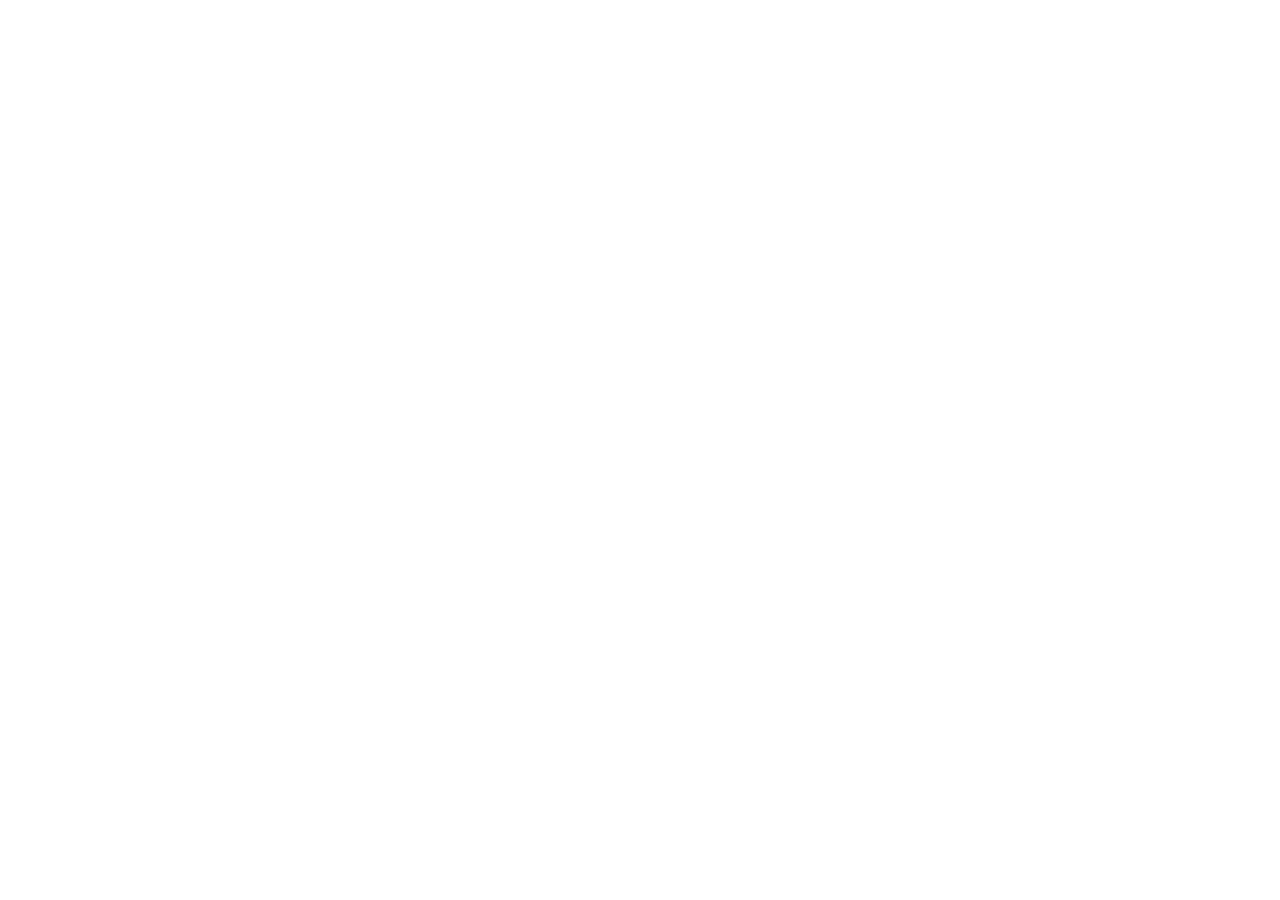
==== commit b0a6e5aa: "Redirigir la PRO antigua a nico66fx.com/pro El sitio PRO vive ahora en nico66fx.com/pro. Este repo s" ====
--- a/fondeo/index.html
+++ b/fondeo/index.html
@@ -2,798 +2,38 @@
 <html lang="es">
 <head>
 <meta charset="utf-8">
-<title>DUAL XAU 2.1 · prepara tu setup de fondeo</title>
 <meta name="viewport" content="width=device-width,initial-scale=1">
-<meta name="description" content="Configura tu evaluacion de prop firm con DUAL XAU 2.1: elige plan, tamano de cuenta y riesgo, y mira cuantos fondeos saca al ano. Cifras estimadas por simulacion sobre el historico 2022-2026; no garantizan resultados.">
-<meta name="robots" content="index,follow">
-<meta property="og:type" content="website">
-<meta property="og:site_name" content="nico66fx">
-<meta property="og:locale" content="es_ES">
-<meta property="og:title" content="Prepara tu setup del nuevo DUAL XAU 2.1">
-<meta property="og:description" content="Elige plan, cuenta y riesgo y mira cuantos fondeos saca al ano. Estimaciones por simulacion sobre datos 2022-2026; no son una promesa de resultados.">
-<meta property="og:url" content="https://nico66fx.github.io/fondeo/">
-<meta name="twitter:card" content="summary_large_image">
-<meta name="twitter:title" content="Prepara tu setup del nuevo DUAL XAU 2.1">
-<meta name="twitter:description" content="Elige plan, cuenta y riesgo y mira cuantos fondeos saca al ano. Estimaciones sobre datos 2022-2026.">
-<link rel="icon" href="data:image/svg+xml,%3Csvg xmlns=%27http://www.w3.org/2000/svg%27 viewBox=%270 0 100 100%27%3E%3Ctext y=%27.9em%27 font-size=%2790%27%3E%F0%9F%8E%AF%3C/text%3E%3C/svg%3E">
-<style>html,body{margin:0;padding:0}</style>
+<title>El simulador de fondeo se ha mudado</title>
+<link rel="canonical" href="https://nico66fx.com/pro/fondeo/">
+<meta http-equiv="refresh" content="0; url=https://nico66fx.com/pro/fondeo/">
+<meta name="theme-color" content="#F2F5FA">
+<style>
+  /* Pagina de redireccion. Se ve una fraccion de segundo, pero si el
+     navegador bloquea el refresco tiene que quedar legible y con un
+     enlace que funcione. Mismos colores que nico66fx.com. */
+  body{margin:0;min-height:100vh;display:grid;place-items:center;
+    background:#F2F5FA;color:#46566B;text-align:center;padding:2rem;
+    font:400 16px/1.6 Inter,-apple-system,BlinkMacSystemFont,"Segoe UI",sans-serif}
+  .caja{max-width:30rem}
+  h1{font-size:1.25rem;color:#08111F;margin:0 0 .6rem;letter-spacing:-.02em}
+  p{margin:0 0 1.4rem}
+  a{display:inline-block;background:#1544E0;color:#fff;text-decoration:none;
+    font-weight:600;padding:.8rem 1.5rem;border-radius:9999px;
+    box-shadow:0 8px 20px -12px rgba(21,68,224,.55)}
+  a:hover{background:#0F35B4}
+  code{font-family:"JetBrains Mono",ui-monospace,monospace;font-size:.85em;color:#5D6D84}
+</style>
 </head>
-<body><style>
-:root{
-  --bg:#0A0E14; --surf:#111721; --surf2:#161E2A; --ink:#E9EEF4; --ink2:#B9C6D4;
-  --muted:#788A9E; --hair:#1E2836; --amber:#F0A63C; --amber-dim:#5A4118;
-  --teal:#34C1AE; --teal-dim:#12403C; --red:#E4685E; --grid:#18202C;
-  --a:#F0A63C; --b:#6791DD;
-  --mono:ui-monospace,"SF Mono","Cascadia Mono",Menlo,Consolas,monospace;
-  --sans:ui-sans-serif,system-ui,-apple-system,"Segoe UI",Roboto,sans-serif;
-}
-@media (prefers-color-scheme:light){
-  :root{ --bg:#F4F6F8; --surf:#FFF; --surf2:#EDF1F4; --ink:#0F141B; --ink2:#334155;
-    --muted:#61707F; --hair:#DDE4EA; --amber:#9A5F06; --amber-dim:#F5E4C8;
-    --teal:#0B7D70; --teal-dim:#D5EDE9; --red:#B33A30; --grid:#E4EAEF;
-    --a:#9A5F06; --b:#2F5EB5; }
-}
-:root[data-theme="light"]{ --bg:#F4F6F8; --surf:#FFF; --surf2:#EDF1F4; --ink:#0F141B;
-  --ink2:#334155; --muted:#61707F; --hair:#DDE4EA; --amber:#9A5F06;
-  --amber-dim:#F5E4C8; --teal:#0B7D70; --teal-dim:#D5EDE9; --red:#B33A30;
-  --grid:#E4EAEF; --a:#9A5F06; --b:#2F5EB5; }
-:root[data-theme="dark"]{ --bg:#0A0E14; --surf:#111721; --surf2:#161E2A; --ink:#E9EEF4;
-  --ink2:#B9C6D4; --muted:#788A9E; --hair:#1E2836; --amber:#F0A63C;
-  --amber-dim:#5A4118; --teal:#34C1AE; --teal-dim:#12403C; --red:#E4685E;
-  --grid:#18202C; --a:#F0A63C; --b:#6791DD; }
-
-body{background:var(--bg);color:var(--ink);font-family:var(--sans);font-size:15px;
-  line-height:1.5;-webkit-font-smoothing:antialiased}
-.wrap{max-width:1080px;margin:0 auto;padding:0 18px 70px}
-.lbl{font-family:var(--mono);font-size:10px;letter-spacing:.18em;
-  text-transform:uppercase;color:var(--muted)}
-h1{font-size:clamp(26px,4.4vw,40px);font-weight:750;letter-spacing:-.035em;
-  line-height:1.05;margin:10px 0}
-h2{font-size:19px;font-weight:700;letter-spacing:-.02em;margin:0 0 4px}
-p{color:var(--ink2);margin:0 0 10px;max-width:64ch}
-.tiny{font-size:12.5px;color:var(--muted)}
-b{color:var(--ink);font-weight:650}
-
-header{padding:40px 0 14px}
-h1 .hi{color:var(--amber)}
-.lead{font-size:16.5px;max-width:60ch;margin-bottom:16px}
-.pasos{list-style:none;counter-reset:s;display:grid;gap:8px;padding:0;margin:0;
-  grid-template-columns:repeat(3,1fr)}
-@media(max-width:760px){.pasos{grid-template-columns:1fr}}
-.pasos li{counter-increment:s;position:relative;padding:11px 13px 11px 40px;
-  background:var(--surf);border:1px solid var(--hair);border-radius:9px;
-  font-size:13px;color:var(--ink2);line-height:1.4}
-.pasos li::before{content:counter(s);position:absolute;left:12px;top:11px;
-  width:19px;height:19px;border-radius:50%;background:var(--amber-dim);
-  color:var(--amber);font-family:var(--mono);font-size:11px;font-weight:700;
-  display:grid;place-items:center}
-.tag{display:inline-flex;align-items:center;gap:7px;font-family:var(--mono);
-  font-size:10.5px;letter-spacing:.14em;text-transform:uppercase;color:var(--amber);
-  background:var(--amber-dim);border-radius:99px;padding:5px 12px}
-.dot{width:5px;height:5px;border-radius:50%;background:var(--amber);
-  animation:p 2.4s ease-in-out infinite}
-@keyframes p{0%,100%{opacity:1}50%{opacity:.25}}
-@media (prefers-reduced-motion:reduce){.dot{animation:none}}
-
-/* escena */
-.scene{background:var(--surf);border:1px solid var(--hair);border-radius:11px;
-  margin:18px 0 26px;overflow:hidden}
-.scene svg{display:block;width:100%;height:auto}
-.scene-note{padding:9px 14px;border-top:1px solid var(--hair);font-size:12.5px;
-  color:var(--ink2);min-height:20px}
-.scene-note b{color:var(--amber)}
-
-/* barra global */
-.bar{display:flex;flex-wrap:wrap;gap:14px;align-items:center;justify-content:space-between;
-  background:var(--surf);border:1px solid var(--hair);border-radius:11px;
-  padding:12px 15px;margin-bottom:14px}
-.sw{display:flex;align-items:center;gap:9px;font-size:13.5px;color:var(--ink2);cursor:pointer}
-.sw input{position:absolute;opacity:0;width:0;height:0}
-.track{width:40px;height:22px;border-radius:99px;background:var(--surf2);
-  border:1px solid var(--hair);position:relative;transition:.18s;flex-shrink:0}
-.track::after{content:"";position:absolute;top:2px;left:2px;width:16px;height:16px;
-  border-radius:50%;background:var(--muted);transition:.18s}
-input:checked + .track{background:var(--amber);border-color:var(--amber)}
-input:checked + .track::after{left:20px;background:var(--bg)}
-input:focus-visible + .track{outline:2px solid var(--teal);outline-offset:2px}
-
-/* comparador */
-.cmp{display:grid;grid-template-columns:1fr 1fr;gap:14px}
-@media(max-width:820px){.cmp{grid-template-columns:1fr}}
-.card{background:var(--surf);border:1px solid var(--hair);border-radius:11px;padding:16px}
-.card.A{border-top:3px solid var(--a)} .card.B{border-top:3px solid var(--b)}
-.card h3{font-family:var(--mono);font-size:11px;letter-spacing:.16em;
-  text-transform:uppercase;margin:0 0 12px;display:flex;justify-content:space-between}
-.card.A h3{color:var(--a)} .card.B h3{color:var(--b)}
-
-select{width:100%;background:var(--surf2);color:var(--ink);border:1px solid var(--hair);
-  border-radius:7px;padding:8px 10px;font-family:var(--mono);font-size:12.5px;
-  margin-bottom:12px;cursor:pointer}
-select:focus-visible{outline:2px solid var(--teal);outline-offset:1px}
-.chips{display:flex;gap:6px;margin-bottom:12px}
-.chip{flex:1;font-family:var(--mono);font-size:11.5px;padding:7px 4px;border-radius:6px;
-  border:1px solid var(--hair);background:var(--surf2);color:var(--muted);cursor:pointer;
-  transition:.15s}
-.chip[aria-pressed="true"]{background:var(--ink);color:var(--bg);border-color:var(--ink);
-  font-weight:650}
-.chip:focus-visible{outline:2px solid var(--teal);outline-offset:2px}
-.pre{display:flex;gap:6px;margin-bottom:13px}
-.pre button{flex:1;font-family:var(--mono);font-size:10.5px;letter-spacing:.04em;
-  padding:7px 3px;border-radius:6px;border:1px dashed var(--hair);
-  background:transparent;color:var(--muted);cursor:pointer;transition:.15s}
-.pre button:hover{border-style:solid;color:var(--ink)}
-.card.A .pre button:hover{border-color:var(--a);color:var(--a)}
-.card.B .pre button:hover{border-color:var(--b);color:var(--b)}
-.pre button[aria-pressed="true"]{border-style:solid;font-weight:650}
-.card.A .pre button[aria-pressed="true"]{border-color:var(--a);color:var(--a);
-  background:var(--amber-dim)}
-.card.B .pre button[aria-pressed="true"]{border-color:var(--b);color:var(--b);
-  background:color-mix(in srgb,var(--b) 14%,transparent)}
-.pre button:focus-visible{outline:2px solid var(--teal);outline-offset:2px}
-.rw{display:flex;justify-content:space-between;align-items:baseline;margin-bottom:5px}
-.rw .v{font-family:var(--mono);font-size:17px;font-weight:600}
-.card.A .rw .v{color:var(--a)} .card.B .rw .v{color:var(--b)}
-input[type=range]{-webkit-appearance:none;appearance:none;width:100%;height:22px;
-  background:transparent;cursor:pointer}
-input[type=range]::-webkit-slider-runnable-track{height:4px;border-radius:2px;
-  background:var(--surf2);border:1px solid var(--hair)}
-input[type=range]::-webkit-slider-thumb{-webkit-appearance:none;width:16px;height:16px;
-  border-radius:50%;background:currentColor;margin-top:-7px;border:3px solid var(--surf)}
-input[type=range]::-moz-range-track{height:4px;border-radius:2px;background:var(--surf2)}
-input[type=range]::-moz-range-thumb{width:12px;height:12px;border-radius:50%;
-  background:currentColor;border:3px solid var(--surf)}
-.card.A input[type=range]{color:var(--a)} .card.B input[type=range]{color:var(--b)}
-.scale{display:flex;justify-content:space-between;font-family:var(--mono);font-size:10px;
-  color:var(--muted)}
-
-.res{display:grid;grid-template-columns:1fr 1fr;gap:1px;background:var(--hair);
-  border:1px solid var(--hair);border-radius:8px;overflow:hidden;margin-top:14px}
-.cell{background:var(--surf);padding:10px 11px}
-.cell .k{font-family:var(--mono);font-size:9px;letter-spacing:.12em;
-  text-transform:uppercase;color:var(--muted);margin-bottom:3px}
-.cell .v{font-family:var(--sans);font-size:21px;font-weight:700;letter-spacing:-.03em;
-  font-variant-numeric:tabular-nums;line-height:1.1}
-/* la unidad va debajo, no pegada al número: ahora son frases ("% del límite
-   diario"), no un símbolo suelto, y en línea se leían mal */
-.cell .u{display:block;font-size:11px;color:var(--muted);font-weight:400;
-  margin-top:3px;line-height:1.3;letter-spacing:0}
-.sum{margin-top:11px;font-size:13.5px;line-height:1.5;color:var(--ink2);
-  background:var(--surf2);border-radius:8px;padding:10px 12px}
-.sum b{color:var(--ink)}
-.warn{margin-top:11px;font-size:12.5px;border-radius:7px;padding:9px 11px;display:none;
-  border:1px solid var(--red);background:color-mix(in srgb,var(--red) 12%,transparent)}
-.warn.show{display:block}
-.warn.amber{border-color:var(--amber);background:var(--amber-dim)}
-
-/* veredicto */
-.vs{background:var(--surf);border:1px solid var(--hair);border-radius:11px;
-  padding:16px 18px;margin-top:14px}
-.vs h2{margin-bottom:10px}
-.vsrow{display:grid;grid-template-columns:175px 1fr 1fr;gap:10px;align-items:center;
-  padding:7px 0;border-bottom:1px solid var(--hair);font-size:13.5px}
-@media(max-width:560px){.vsrow{grid-template-columns:110px 1fr 1fr}}
-.vsrow:last-child{border-bottom:0}
-.vsrow .n{color:var(--muted);font-size:12.5px}
-.vshead{padding-top:0;font-family:var(--mono);font-size:10px;letter-spacing:.14em;
-  text-transform:uppercase}
-.vshead .la{color:var(--a)} .vshead .lb{color:var(--b)}
-.mini{position:relative;height:20px;background:var(--surf2);border-radius:4px;
-  overflow:hidden}
-.mini i{position:absolute;left:0;top:0;bottom:0;border-radius:4px}
-.mini span{position:absolute;right:6px;top:50%;transform:translateY(-50%);
-  font-family:var(--mono);font-size:11.5px;font-weight:650;color:var(--ink)}
-
-table{width:100%;border-collapse:collapse;font-size:13px;margin-top:8px}
-th,td{padding:7px 9px;text-align:right;border-bottom:1px solid var(--hair)}
-th:first-child,td:first-child{text-align:left}
-thead th{font-family:var(--mono);font-size:9.5px;letter-spacing:.1em;
-  text-transform:uppercase;color:var(--muted);font-weight:500;background:var(--surf2)}
-tbody td{font-family:var(--mono);color:var(--ink2)}
-tbody td:first-child{font-family:var(--sans);color:var(--ink)}
-.tw{overflow-x:auto;border:1px solid var(--hair);border-radius:10px;margin:10px 0}
-.good{color:var(--teal)} .bad{color:var(--red)}
-
-/* aviso legal: va ANTES del botón a propósito. Que nadie llegue a la llamada a
-   la acción sin haber pasado por delante de las limitaciones. */
-.aviso{margin-top:22px;padding:16px 18px;border-radius:11px;
-  border:1px solid var(--hair);border-left:3px solid var(--red);
-  background:var(--surf)}
-.aviso .k{font-family:var(--mono);font-size:10px;letter-spacing:.18em;
-  text-transform:uppercase;color:var(--red);margin-bottom:8px}
-.aviso p{font-size:13px;margin:0 0 8px;max-width:none}
-.aviso ul{margin:0;padding-left:17px;font-size:12.5px;color:var(--ink2)}
-.aviso li{margin-bottom:5px}
-.aviso li:last-child{margin-bottom:0}
-
-/* llamada a la comunidad: es el único sitio de la página donde el ámbar va
-   relleno, para que el ojo lo encuentre sin competir con los datos */
-.cta{display:flex;gap:18px;align-items:center;justify-content:space-between;
-  flex-wrap:wrap;text-decoration:none;color:inherit;margin-top:22px;
-  padding:20px 22px;border-radius:11px;border:1px solid var(--amber);
-  background:color-mix(in srgb,var(--amber) 8%,var(--surf));transition:.16s}
-.cta:hover{background:color-mix(in srgb,var(--amber) 14%,var(--surf))}
-.cta:focus-visible{outline:2px solid var(--teal);outline-offset:3px}
-.cta .k{font-family:var(--mono);font-size:10px;letter-spacing:.18em;
-  text-transform:uppercase;color:var(--amber);margin-bottom:6px}
-.cta h2{margin-bottom:6px}
-.cta p{margin:0;font-size:13.5px;max-width:52ch}
-.cta .txt{flex:1 1 340px}
-.cta .btn{flex:0 0 auto;display:inline-flex;align-items:center;gap:9px;
-  background:var(--amber);color:var(--bg);font-weight:700;font-size:14.5px;
-  padding:12px 20px;border-radius:8px;white-space:nowrap}
-.cta:hover .btn .ar{transform:translateX(3px)}
-.cta .ar{transition:transform .16s}
-@media (prefers-reduced-motion:reduce){.cta,.cta .ar{transition:none}}
-
-details{background:var(--surf);border:1px solid var(--hair);border-radius:10px;
-  padding:12px 15px;margin-top:26px}
-summary{cursor:pointer;font-family:var(--mono);font-size:11.5px;letter-spacing:.1em;
-  text-transform:uppercase;color:var(--muted)}
-summary:focus-visible{outline:2px solid var(--teal);outline-offset:2px}
-details[open] summary{margin-bottom:10px;color:var(--ink)}
-footer{border-top:1px solid var(--hair);margin-top:30px;padding-top:16px;
-  font-size:11.5px;color:var(--muted)}
-</style>
-
-<div class="wrap">
-
-<header>
-  <div class="tag"><span class="dot"></span>DUAL XAU 2.1 · datos reales 2022–2026</div>
-  <h1>Prepara tu setup del nuevo<br><span class="hi">DUAL XAU 2.1</span></h1>
-  <p class="lead">Antes de pagar una cuota, mira lo que hace tu combinación:
-  <b>cuántos fondeos saca al año</b>, cuántos intentos necesita para lograr uno
-  y cuánto te cuesta llegar. Son <b>estimaciones</b> salidas de simular el
-  histórico real de 2022 a 2026, fondeo a fondeo — medidas, no prometidas.</p>
-
-  <ol class="pasos">
-    <li><b>Elige un perfil</b> — seguro, recomendado o rápido. Te coloca el mejor
-      plan y riesgo para ese objetivo.</li>
-    <li><b>Ajusta tu cuenta</b> — el tamaño que vayas a comprar y el riesgo que
-      quieras llevar.</li>
-    <li><b>Compáralo</b> con otra opción y quédate con la que te encaje.</li>
-  </ol>
-</header>
-
-<div class="scene">
-  <svg id="orb" viewBox="0 0 900 200" preserveAspectRatio="xMidYMid meet" role="img"
-       aria-label="Animación: se mide el rango de apertura, el precio lo rompe, se entra con stop y objetivo y se cierra al final del día"></svg>
-  <div class="scene-note" id="nota"></div>
-</div>
-
-<div class="bar">
-  <label class="sw">
-    <input type="checkbox" id="cons"><span class="track"></span>
-    <span>Mi firma aplica la <b>regla de consistencia</b> — ningún día puede ser
-      más del 30 % del beneficio</span>
-  </label>
-  <span class="tiny" id="consHint"></span>
-</div>
-
-<div class="cmp">
-  <div class="card A" id="cardA">
-    <h3><span>Tu setup</span><span id="tagA"></span></h3>
-    <div class="pre" id="preA"></div>
-    <select id="pA" aria-label="Plan de la firma"></select>
-    <select id="tA" aria-label="Tamaño de cuenta"></select>
-    <div class="chips" id="mA"></div>
-    <div class="rw"><span class="tiny">Riesgo por operación</span><span class="v" id="rvA"></span></div>
-    <input type="range" id="rA" min="0" max="11" step="1" value="2" aria-label="Riesgo por operación">
-    <div class="scale" id="rsA"></div>
-    <div class="res" id="resA"></div>
-    <div class="sum" id="sumA"></div>
-    <div class="warn" id="wA"></div>
+<body>
+  <div class="caja">
+    <h1>Esto se ha mudado</h1>
+    <p>El simulador de fondeo ahora vive en<br><code>https://nico66fx.com/pro/fondeo/</code></p>
+    <a href="https://nico66fx.com/pro/fondeo/">Ir ahora</a>
   </div>
-
-  <div class="card B" id="cardB">
-    <h3><span>Otra opción</span><span id="tagB"></span></h3>
-    <div class="pre" id="preB"></div>
-    <select id="pB" aria-label="Plan de la firma"></select>
-    <select id="tB" aria-label="Tamaño de cuenta"></select>
-    <div class="chips" id="mB"></div>
-    <div class="rw"><span class="tiny">Riesgo por operación</span><span class="v" id="rvB"></span></div>
-    <input type="range" id="rB" min="0" max="11" step="1" value="9" aria-label="Riesgo por operación">
-    <div class="scale" id="rsB"></div>
-    <div class="res" id="resB"></div>
-    <div class="sum" id="sumB"></div>
-    <div class="warn" id="wB"></div>
-  </div>
-</div>
-
-<div class="vs">
-  <h2>¿Cuál te conviene?</h2>
-  <p class="tiny" id="veredicto" style="margin-bottom:12px"></p>
-  <div class="vsrow vshead"><div class="n"></div>
-    <div class="la">Tu setup</div><div class="lb">Otra opción</div></div>
-  <div id="barras"></div>
-</div>
-
-<div class="vs" style="margin-top:14px">
-  <h2>Los que más fondeos sacan</h2>
-  <p class="tiny">Los ocho mejores de todo el histórico, con la regla de
-  consistencia que tengas puesta arriba. <b>Pulsa una fila</b> y se carga
-  entera en tu setup.</p>
-  <div class="tw"><table>
-    <thead><tr><th>Programa</th><th>Mercados</th><th>Riesgo</th><th>Fondeos/año</th>
-      <th>Aprueba</th><th>Días</th><th>Coste</th></tr></thead>
-    <tbody id="top"></tbody>
-  </table></div>
-</div>
-
-<div class="aviso">
-  <div class="k">Aviso importante · cómo leer estas cifras</div>
-  <p><b>Todas las cifras de esta página son estimaciones</b> obtenidas al simular
-  la estrategia sobre datos históricos de <b>enero de 2022 a mediados de 2026</b>
-  (<span id="anosAviso"></span> años). Están <b>medidas, no prometidas</b>: no son
-  una previsión ni garantizan ningún resultado.</p>
-  <ul>
-    <li><b>Es una simulación, no un historial de cuentas reales.</b> En vivo el
-      resultado cambia por el bróker, la ejecución, el deslizamiento y las
-      comisiones.</li>
-    <li><b>El robot está optimizado sobre ese mismo periodo</b>, así que sus
-      números dentro de él son por fuerza favorables. En otros regímenes de
-      mercado ha rendido peor, y puede volver a pasar.</li>
-    <li><b>Un porcentaje de aprobados es una probabilidad sobre miles de puntos
-      de partida, no una garantía sobre el tuyo.</b> Tu intento concreto puede
-      no salir, y en el histórico hay rachas de hasta 12 pérdidas seguidas.</li>
-    <li><b>Las cuotas y las reglas de las firmas cambian cada pocos meses.</b>
-      Las de aquí son orientativas: verifica siempre el contrato antes de
-      pagar.</li>
-    <li><b>Rentabilidades pasadas no garantizan rentabilidades futuras.</b>
-      Operar con apalancamiento conlleva riesgo de perder el capital. Esto es
-      contenido educativo y <b>no es asesoramiento financiero</b>.</li>
-  </ul>
-</div>
-
-<a class="cta" href="https://nico66fx.github.io" target="_blank" rel="noopener">
-  <div class="txt">
-    <div class="k">¿Aún no lo tienes?</div>
-    <h2>DUAL XAU 2.1 está dentro de la comunidad</h2>
-    <p>El robot, la instalación paso a paso y los ajustes concretos para cada
-    programa. Si ya estás dentro, esto ya lo tienes: sáltatelo y ve a montar tu
-    cuenta.</p>
-  </div>
-  <span class="btn">Entrar en la comunidad <span class="ar" aria-hidden="true">→</span></span>
-</a>
-
-<details>
-  <summary>Cómo se calcula esto · y lo que no te vamos a vender</summary>
-  <p><b>Qué es DUAL XAU 2.1.</b> Un robot para MT5 hecho con un único objetivo:
-  <b>pasar evaluaciones de prop firm</b>. Opera la ruptura de la apertura europea
-  en oro, DAX y Nasdaq, y cierra plano todas las noches. No deja nada abierto
-  durante la madrugada y no puede saltarse tu límite diario: el tamaño de cada
-  operación se calcula para que, aunque pierdas todas las del día, no llegues al
-  límite del programa.</p>
-  <p><b>El método de estas cifras.</b> Se simula como una persona real: compras
-  un fondeo, lo operas hasta pasarlo o quemarlo, y en cuanto termina arrancas
-  otro. Sobre el <b>orden real de la historia</b>, sin remuestrear nada. Periodo
-  2022–2026, cartera de dos o tres mercados, más de 2.000 operaciones.</p>
-  <p><b>La regla de consistencia importa mucho.</b> Casi todas las firmas exigen
-  que ningún día suponga más del 30–50 % del beneficio. Si apruebas en dos
-  operaciones, un día vale el 60 % y no te validan el paso. Activa el interruptor
-  y verás que el extremo agresivo pierde hasta un 80 % de su rendimiento.
-  <b>Compruébalo en el contrato de tu firma antes de pagar.</b></p>
-  <p><b>El lote mínimo manda en cuentas pequeñas.</b> Con la volatilidad actual,
-  0,01 lotes de oro arriesga unos <b>120 $</b>; de DAX, 4 $; de Nasdaq, 5 $. Si
-  tu presupuesto por operación no llega, el robot descarta la entrada en lugar de
-  pasarse de riesgo — y la web te avisa antes de que compres la cuenta.</p>
-  <p><b>Aquí no verás ninguna previsión de ingresos.</b> Cuántos fondeos, en
-  cuánto tiempo y a qué coste en cuotas son cosas medibles y están medidas. Lo
-  que rinda después una cuenta fondeada depende de cómo la operes y de lo que
-  haga el mercado, así que no lo inventamos.</p>
-  <p><b>El robot está optimizado sobre 2022–2026</b> y pensado para el régimen
-  de mercado actual. Lo revisamos de forma periódica para detectar cualquier
-  anomalía; si el mercado cambia de carácter, lo diremos.</p>
-  <p><b>Y lo que no te vamos a vender:</b> es un sistema de ventaja pequeña y
-  riesgo muy controlado, no una máquina de imprimir dinero. Buena parte del
-  resultado viene de elegir bien el plan y no pasarse de lote. A riesgos altos
-  ya no estás cobrando una ventaja de mercado: estás cobrando la asimetría entre
-  lo que cuesta una cuota y lo que vale una cuenta fondeada.</p>
-</details>
-
-<footer>
-  <b>Cifras estimadas mediante simulación</b> sobre datos propios reconstruidos
-  tick a tick, periodo 2022–2026. No constituyen una previsión de resultados ni
-  garantía de ningún tipo. Operar con apalancamiento conlleva riesgo de perder el
-  capital. Las rentabilidades pasadas no garantizan rentabilidades futuras. Las
-  condiciones y cuotas de las firmas son orientativas y cambian: consulta siempre
-  su contrato. Contenido educativo · no es asesoramiento financiero.
-</footer>
-</div>
-
-<script>
-const DATA = {"anos":4.59,"programas":{"t5hs":{"nombre":"The5ers High Stakes","obj":0.08,"dia":0.05,"mdd":0.1,"cuota":265,"cuenta":40000,"split":0.8,"tam":[[5000,39],[10000,75],[20000,145],[40000,265],[60000,385],[100000,595]]},"fn2f":{"nombre":"FundedNext Stellar 2F","obj":0.08,"dia":0.05,"mdd":0.1,"cuota":299,"cuenta":50000,"split":0.85,"tam":[[6000,59],[15000,99],[25000,169],[50000,299],[100000,549],[200000,999]]},"os810":{"nombre":"1-Step 8 % / 5 % / 10 %","obj":0.08,"dia":0.05,"mdd":0.1,"cuota":450,"cuenta":100000,"split":0.8,"tam":[[10000,89],[25000,189],[50000,289],[100000,450],[200000,799]]},"fn1f":{"nombre":"FundedNext Stellar 1F","obj":0.1,"dia":0.03,"mdd":0.06,"cuota":339,"cuenta":50000,"split":0.85,"tam":[[6000,65],[15000,109],[25000,189],[50000,339],[100000,599],[200000,1099]]},"t5hg":{"nombre":"The5ers Hyper Growth","obj":0.06,"dia":0.03,"mdd":0.05,"cuota":395,"cuenta":40000,"split":0.8,"tam":[[5000,59],[10000,115],[20000,215],[40000,395],[60000,575],[100000,895]]},"ftmo":{"nombre":"FTMO 2 fases","obj":0.1,"dia":0.05,"mdd":0.1,"cuota":540,"cuenta":100000,"split":0.8,"tam":[[10000,155],[25000,250],[50000,345],[100000,540],[200000,1080]]}},"mercados":{"oro":"Oro","dax":"DAX","ndx":"Nasdaq"},"instrumentos":{"oro":{"nombre":"Oro","min_usd":119.95},"dax":{"nombre":"DAX","min_usd":3.9},"ndx":{"nombre":"Nasdaq","min_usd":5.27}},"riesgos":[0.005,0.0075,0.01,0.0125,0.015,0.02,0.025,0.03,0.035,0.04,0.05,0.06],"rejilla":{"t5hs":{"oro":[{"r":0.005,"cap":6,"st":19,"pd":10,"c0":{"f":1,"q":0,"fa":0.22,"tasa":1.0,"d":1502,"ipf":1.0,"cf":265},"c30":{"f":1,"q":0,"fa":0.22,"tasa":1.0,"d":1502,"ipf":1.0,"cf":265}},{"r":0.0075,"cap":4,"st":13,"pd":15,"c0":{"f":2,"q":0,"fa":0.44,"tasa":1.0,"d":804,"ipf":1.0,"cf":265},"c30":{"f":2,"q":0,"fa":0.44,"tasa":1.0,"d":804,"ipf":1.0,"cf":265}},{"r":0.01,"cap":3,"st":9,"pd":20,"c0":{"f":2,"q":0,"fa":0.44,"tasa":1.0,"d":750,"ipf":1.0,"cf":265},"c30":{"f":2,"q":0,"fa":0.44,"tasa":1.0,"d":750,"ipf":1.0,"cf":265}},{"r":0.0125,"cap":2,"st":7,"pd":25,"c0":{"f":4,"q":1,"fa":0.87,"tasa":0.8,"d":316,"ipf":1.25,"cf":331},"c30":{"f":4,"q":1,"fa":0.87,"tasa":0.8,"d":318,"ipf":1.25,"cf":331}},{"r":0.015,"cap":2,"st":6,"pd":30,"c0":{"f":7,"q":3,"fa":1.52,"tasa":0.7,"d":162,"ipf":1.43,"cf":379},"c30":{"f":6,"q":3,"fa":1.31,"tasa":0.667,"d":165,"ipf":1.5,"cf":398}},{"r":0.02,"cap":1,"st":4,"pd":40,"c0":{"f":9,"q":4,"fa":1.96,"tasa":0.692,"d":99,"ipf":1.44,"cf":383},"c30":{"f":7,"q":5,"fa":1.52,"tasa":0.583,"d":164,"ipf":1.71,"cf":454}},{"r":0.025,"cap":1,"st":3,"pd":50,"c0":{"f":14,"q":7,"fa":3.05,"tasa":0.667,"d":74,"ipf":1.5,"cf":398},"c30":{"f":8,"q":7,"fa":1.74,"tasa":0.533,"d":111,"ipf":1.88,"cf":497}},{"r":0.03,"cap":1,"st":3,"pd":60,"c0":{"f":19,"q":13,"fa":4.14,"tasa":0.594,"d":41,"ipf":1.68,"cf":446},"c30":{"f":8,"q":7,"fa":1.74,"tasa":0.533,"d":80,"ipf":1.88,"cf":497}},{"r":0.035,"cap":1,"st":2,"pd":70,"c0":{"f":22,"q":14,"fa":4.79,"tasa":0.611,"d":39,"ipf":1.64,"cf":434},"c30":{"f":7,"q":7,"fa":1.52,"tasa":0.5,"d":85,"ipf":2.0,"cf":530}},{"r":0.04,"cap":1,"st":2,"pd":80,"c0":{"f":28,"q":20,"fa":6.1,"tasa":0.583,"d":31,"ipf":1.71,"cf":454},"c30":{"f":8,"q":11,"fa":1.74,"tasa":0.421,"d":73,"ipf":2.38,"cf":629}},{"r":0.05,"cap":1,"st":1,"pd":100,"c0":{"f":56,"q":87,"fa":12.2,"tasa":0.392,"d":9,"ipf":2.55,"cf":677},"c30":{"f":10,"q":85,"fa":2.18,"tasa":0.105,"d":18,"ipf":9.5,"cf":2518}},{"r":0.06,"cap":1,"st":1,"pd":120,"c0":{"f":69,"q":134,"fa":15.03,"tasa":0.34,"d":6,"ipf":2.94,"cf":780},"c30":{"f":11,"q":132,"fa":2.4,"tasa":0.077,"d":16,"ipf":13.0,"cf":3445}}],"dax":[{"r":0.005,"cap":6,"st":19,"pd":10,"c0":{"f":1,"q":0,"fa":0.22,"tasa":1.0,"d":361,"ipf":1.0,"cf":265},"c30":{"f":1,"q":0,"fa":0.22,"tasa":1.0,"d":361,"ipf":1.0,"cf":265}},{"r":0.0075,"cap":4,"st":13,"pd":15,"c0":{"f":2,"q":1,"fa":0.44,"tasa":0.667,"d":314,"ipf":1.5,"cf":398},"c30":{"f":2,"q":1,"fa":0.44,"tasa":0.667,"d":314,"ipf":1.5,"cf":398}},{"r":0.01,"cap":3,"st":9,"pd":20,"c0":{"f":2,"q":1,"fa":0.44,"tasa":0.667,"d":182,"ipf":1.5,"cf":398},"c30":{"f":2,"q":1,"fa":0.44,"tasa":0.667,"d":182,"ipf":1.5,"cf":398}},{"r":0.0125,"cap":2,"st":7,"pd":25,"c0":{"f":3,"q":2,"fa":0.65,"tasa":0.6,"d":191,"ipf":1.67,"cf":442},"c30":{"f":3,"q":2,"fa":0.65,"tasa":0.6,"d":191,"ipf":1.67,"cf":442}},{"r":0.015,"cap":2,"st":6,"pd":30,"c0":{"f":5,"q":3,"fa":1.09,"tasa":0.625,"d":189,"ipf":1.6,"cf":424},"c30":{"f":4,"q":3,"fa":0.87,"tasa":0.571,"d":255,"ipf":1.75,"cf":464}},{"r":0.02,"cap":1,"st":4,"pd":40,"c0":{"f":9,"q":6,"fa":1.96,"tasa":0.6,"d":99,"ipf":1.67,"cf":442},"c30":{"f":5,"q":4,"fa":1.09,"tasa":0.556,"d":158,"ipf":1.8,"cf":477}},{"r":0.025,"cap":1,"st":3,"pd":50,"c0":{"f":12,"q":8,"fa":2.61,"tasa":0.6,"d":71,"ipf":1.67,"cf":442},"c30":{"f":7,"q":8,"fa":1.52,"tasa":0.467,"d":143,"ipf":2.14,"cf":568}},{"r":0.03,"cap":1,"st":3,"pd":60,"c0":{"f":20,"q":15,"fa":4.36,"tasa":0.571,"d":47,"ipf":1.75,"cf":464},"c30":{"f":5,"q":8,"fa":1.09,"tasa":0.385,"d":195,"ipf":2.6,"cf":689}},{"r":0.035,"cap":1,"st":2,"pd":70,"c0":{"f":22,"q":18,"fa":4.79,"tasa":0.55,"d":44,"ipf":1.82,"cf":482},"c30":{"f":8,"q":12,"fa":1.74,"tasa":0.4,"d":115,"ipf":2.5,"cf":662}},{"r":0.04,"cap":1,"st":2,"pd":80,"c0":{"f":27,"q":23,"fa":5.88,"tasa":0.54,"d":36,"ipf":1.85,"cf":491},"c30":{"f":8,"q":17,"fa":1.74,"tasa":0.32,"d":103,"ipf":3.12,"cf":828}},{"r":0.05,"cap":1,"st":1,"pd":100,"c0":{"f":45,"q":76,"fa":9.8,"tasa":0.372,"d":11,"ipf":2.69,"cf":713},"c30":{"f":9,"q":75,"fa":1.96,"tasa":0.107,"d":36,"ipf":9.33,"cf":2473}},{"r":0.06,"cap":1,"st":1,"pd":120,"c0":{"f":62,"q":127,"fa":13.5,"tasa":0.328,"d":8,"ipf":3.05,"cf":808},"c30":{"f":11,"q":124,"fa":2.4,"tasa":0.081,"d":21,"ipf":12.27,"cf":3252}}],"ndx":[{"r":0.005,"cap":6,"st":19,"pd":10,"c0":{"f":0,"q":0,"fa":0.0,"tasa":0,"d":null,"ipf":null,"cf":null},"c30":{"f":0,"q":0,"fa":0.0,"tasa":0,"d":null,"ipf":null,"cf":null}},{"r":0.0075,"cap":4,"st":13,"pd":15,"c0":{"f":2,"q":1,"fa":0.44,"tasa":0.667,"d":274,"ipf":1.5,"cf":398},"c30":{"f":2,"q":1,"fa":0.44,"tasa":0.667,"d":274,"ipf":1.5,"cf":398}},{"r":0.01,"cap":3,"st":9,"pd":20,"c0":{"f":3,"q":1,"fa":0.65,"tasa":0.75,"d":129,"ipf":1.33,"cf":353},"c30":{"f":3,"q":1,"fa":0.65,"tasa":0.75,"d":129,"ipf":1.33,"cf":353}},{"r":0.0125,"cap":2,"st":7,"pd":25,"c0":{"f":4,"q":2,"fa":0.87,"tasa":0.667,"d":103,"ipf":1.5,"cf":398},"c30":{"f":4,"q":2,"fa":0.87,"tasa":0.667,"d":103,"ipf":1.5,"cf":398}},{"r":0.015,"cap":2,"st":6,"pd":30,"c0":{"f":6,"q":3,"fa":1.31,"tasa":0.667,"d":98,"ipf":1.5,"cf":398},"c30":{"f":5,"q":3,"fa":1.09,"tasa":0.625,"d":107,"ipf":1.6,"cf":424}},{"r":0.02,"cap":1,"st":4,"pd":40,"c0":{"f":11,"q":8,"fa":2.4,"tasa":0.579,"d":53,"ipf":1.73,"cf":458},"c30":{"f":7,"q":6,"fa":1.52,"tasa":0.538,"d":63,"ipf":1.86,"cf":492}},{"r":0.025,"cap":1,"st":3,"pd":50,"c0":{"f":15,"q":11,"fa":3.27,"tasa":0.577,"d":33,"ipf":1.73,"cf":459},"c30":{"f":8,"q":8,"fa":1.74,"tasa":0.5,"d":56,"ipf":2.0,"cf":530}},{"r":0.03,"cap":1,"st":3,"pd":60,"c0":{"f":18,"q":14,"fa":3.92,"tasa":0.562,"d":37,"ipf":1.78,"cf":471},"c30":{"f":7,"q":10,"fa":1.52,"tasa":0.412,"d":70,"ipf":2.43,"cf":644}},{"r":0.035,"cap":1,"st":2,"pd":70,"c0":{"f":25,"q":19,"fa":5.44,"tasa":0.568,"d":26,"ipf":1.76,"cf":466},"c30":{"f":9,"q":14,"fa":1.96,"tasa":0.391,"d":62,"ipf":2.56,"cf":677}},{"r":0.04,"cap":1,"st":2,"pd":80,"c0":{"f":40,"q":32,"fa":8.71,"tasa":0.556,"d":18,"ipf":1.8,"cf":477},"c30":{"f":10,"q":17,"fa":2.18,"tasa":0.37,"d":44,"ipf":2.7,"cf":716}},{"r":0.05,"cap":1,"st":1,"pd":100,"c0":{"f":55,"q":95,"fa":11.98,"tasa":0.367,"d":9,"ipf":2.73,"cf":723},"c30":{"f":11,"q":91,"fa":2.4,"tasa":0.108,"d":20,"ipf":9.27,"cf":2457}},{"r":0.06,"cap":1,"st":1,"pd":120,"c0":{"f":66,"q":143,"fa":14.37,"tasa":0.316,"d":7,"ipf":3.17,"cf":839},"c30":{"f":10,"q":142,"fa":2.18,"tasa":0.066,"d":17,"ipf":15.2,"cf":4028}}],"oro+dax":[{"r":0.005,"cap":6,"st":19,"pd":10,"c0":{"f":1,"q":0,"fa":0.22,"tasa":1.0,"d":336,"ipf":1.0,"cf":265},"c30":{"f":1,"q":0,"fa":0.22,"tasa":1.0,"d":336,"ipf":1.0,"cf":265}},{"r":0.0075,"cap":4,"st":13,"pd":15,"c0":{"f":4,"q":1,"fa":0.87,"tasa":0.8,"d":208,"ipf":1.25,"cf":331},"c30":{"f":4,"q":1,"fa":0.87,"tasa":0.8,"d":208,"ipf":1.25,"cf":331}},{"r":0.01,"cap":3,"st":9,"pd":20,"c0":{"f":5,"q":1,"fa":1.09,"tasa":0.833,"d":324,"ipf":1.2,"cf":318},"c30":{"f":5,"q":2,"fa":1.09,"tasa":0.714,"d":141,"ipf":1.4,"cf":371}},{"r":0.0125,"cap":2,"st":7,"pd":25,"c0":{"f":7,"q":2,"fa":1.52,"tasa":0.778,"d":129,"ipf":1.29,"cf":341},"c30":{"f":5,"q":2,"fa":1.09,"tasa":0.714,"d":137,"ipf":1.4,"cf":371}},{"r":0.015,"cap":2,"st":6,"pd":30,"c0":{"f":11,"q":5,"fa":2.4,"tasa":0.688,"d":70,"ipf":1.45,"cf":385},"c30":{"f":5,"q":2,"fa":1.09,"tasa":0.714,"d":143,"ipf":1.4,"cf":371}},{"r":0.02,"cap":1,"st":4,"pd":40,"c0":{"f":14,"q":4,"fa":3.05,"tasa":0.778,"d":78,"ipf":1.29,"cf":341},"c30":{"f":8,"q":3,"fa":1.74,"tasa":0.727,"d":151,"ipf":1.38,"cf":364}},{"r":0.025,"cap":1,"st":3,"pd":50,"c0":{"f":17,"q":7,"fa":3.7,"tasa":0.708,"d":59,"ipf":1.41,"cf":374},"c30":{"f":9,"q":6,"fa":1.96,"tasa":0.6,"d":113,"ipf":1.67,"cf":442}},{"r":0.03,"cap":1,"st":3,"pd":60,"c0":{"f":21,"q":10,"fa":4.57,"tasa":0.677,"d":42,"ipf":1.48,"cf":391},"c30":{"f":11,"q":9,"fa":2.4,"tasa":0.55,"d":75,"ipf":1.82,"cf":482}},{"r":0.035,"cap":1,"st":2,"pd":70,"c0":{"f":30,"q":18,"fa":6.53,"tasa":0.625,"d":34,"ipf":1.6,"cf":424},"c30":{"f":11,"q":11,"fa":2.4,"tasa":0.5,"d":74,"ipf":2.0,"cf":530}},{"r":0.04,"cap":1,"st":2,"pd":80,"c0":{"f":39,"q":24,"fa":8.49,"tasa":0.619,"d":23,"ipf":1.62,"cf":428},"c30":{"f":13,"q":16,"fa":2.83,"tasa":0.448,"d":54,"ipf":2.23,"cf":591}},{"r":0.05,"cap":1,"st":1,"pd":100,"c0":{"f":60,"q":86,"fa":13.07,"tasa":0.411,"d":11,"ipf":2.43,"cf":645},"c30":{"f":17,"q":87,"fa":3.7,"tasa":0.163,"d":24,"ipf":6.12,"cf":1621}},{"r":0.06,"cap":1,"st":1,"pd":120,"c0":{"f":85,"q":136,"fa":18.51,"tasa":0.385,"d":7,"ipf":2.6,"cf":689},"c30":{"f":17,"q":136,"fa":3.7,"tasa":0.111,"d":19,"ipf":9.0,"cf":2385}}],"oro+ndx":[{"r":0.005,"cap":6,"st":19,"pd":10,"c0":{"f":2,"q":0,"fa":0.44,"tasa":1.0,"d":800,"ipf":1.0,"cf":265},"c30":{"f":2,"q":0,"fa":0.44,"tasa":1.0,"d":800,"ipf":1.0,"cf":265}},{"r":0.0075,"cap":4,"st":13,"pd":15,"c0":{"f":4,"q":1,"fa":0.87,"tasa":0.8,"d":305,"ipf":1.25,"cf":331},"c30":{"f":4,"q":1,"fa":0.87,"tasa":0.8,"d":305,"ipf":1.25,"cf":331}},{"r":0.01,"cap":3,"st":9,"pd":20,"c0":{"f":5,"q":1,"fa":1.09,"tasa":0.833,"d":273,"ipf":1.2,"cf":318},"c30":{"f":6,"q":2,"fa":1.31,"tasa":0.75,"d":240,"ipf":1.33,"cf":353}},{"r":0.0125,"cap":2,"st":7,"pd":25,"c0":{"f":9,"q":3,"fa":1.96,"tasa":0.75,"d":128,"ipf":1.33,"cf":353},"c30":{"f":7,"q":3,"fa":1.52,"tasa":0.7,"d":153,"ipf":1.43,"cf":379}},{"r":0.015,"cap":2,"st":6,"pd":30,"c0":{"f":12,"q":5,"fa":2.61,"tasa":0.706,"d":109,"ipf":1.42,"cf":375},"c30":{"f":7,"q":3,"fa":1.52,"tasa":0.7,"d":157,"ipf":1.43,"cf":379}},{"r":0.02,"cap":1,"st":4,"pd":40,"c0":{"f":15,"q":8,"fa":3.27,"tasa":0.652,"d":73,"ipf":1.53,"cf":406},"c30":{"f":10,"q":6,"fa":2.18,"tasa":0.625,"d":92,"ipf":1.6,"cf":424}},{"r":0.025,"cap":1,"st":3,"pd":50,"c0":{"f":21,"q":12,"fa":4.57,"tasa":0.636,"d":42,"ipf":1.57,"cf":416},"c30":{"f":10,"q":10,"fa":2.18,"tasa":0.5,"d":98,"ipf":2.0,"cf":530}},{"r":0.03,"cap":1,"st":3,"pd":60,"c0":{"f":27,"q":16,"fa":5.88,"tasa":0.628,"d":33,"ipf":1.59,"cf":422},"c30":{"f":12,"q":14,"fa":2.61,"tasa":0.462,"d":58,"ipf":2.17,"cf":574}},{"r":0.035,"cap":1,"st":2,"pd":70,"c0":{"f":31,"q":20,"fa":6.75,"tasa":0.608,"d":26,"ipf":1.65,"cf":436},"c30":{"f":12,"q":17,"fa":2.61,"tasa":0.414,"d":78,"ipf":2.42,"cf":640}},{"r":0.04,"cap":1,"st":2,"pd":80,"c0":{"f":38,"q":26,"fa":8.28,"tasa":0.594,"d":23,"ipf":1.68,"cf":446},"c30":{"f":12,"q":19,"fa":2.61,"tasa":0.387,"d":80,"ipf":2.58,"cf":685}},{"r":0.05,"cap":1,"st":1,"pd":100,"c0":{"f":61,"q":100,"fa":13.29,"tasa":0.379,"d":9,"ipf":2.64,"cf":699},"c30":{"f":11,"q":99,"fa":2.4,"tasa":0.1,"d":21,"ipf":10.0,"cf":2650}},{"r":0.06,"cap":1,"st":1,"pd":120,"c0":{"f":77,"q":157,"fa":16.77,"tasa":0.329,"d":5,"ipf":3.04,"cf":805},"c30":{"f":16,"q":155,"fa":3.48,"tasa":0.094,"d":17,"ipf":10.69,"cf":2832}}],"dax+ndx":[{"r":0.005,"cap":6,"st":19,"pd":10,"c0":{"f":1,"q":0,"fa":0.22,"tasa":1.0,"d":323,"ipf":1.0,"cf":265},"c30":{"f":1,"q":0,"fa":0.22,"tasa":1.0,"d":323,"ipf":1.0,"cf":265}},{"r":0.0075,"cap":4,"st":13,"pd":15,"c0":{"f":3,"q":1,"fa":0.65,"tasa":0.75,"d":289,"ipf":1.33,"cf":353},"c30":{"f":5,"q":3,"fa":1.09,"tasa":0.625,"d":119,"ipf":1.6,"cf":424}},{"r":0.01,"cap":3,"st":9,"pd":20,"c0":{"f":7,"q":4,"fa":1.52,"tasa":0.636,"d":120,"ipf":1.57,"cf":416},"c30":{"f":7,"q":5,"fa":1.52,"tasa":0.583,"d":142,"ipf":1.71,"cf":454}},{"r":0.0125,"cap":2,"st":7,"pd":25,"c0":{"f":10,"q":6,"fa":2.18,"tasa":0.625,"d":110,"ipf":1.6,"cf":424},"c30":{"f":8,"q":6,"fa":1.74,"tasa":0.571,"d":109,"ipf":1.75,"cf":464}},{"r":0.015,"cap":2,"st":6,"pd":30,"c0":{"f":12,"q":8,"fa":2.61,"tasa":0.6,"d":88,"ipf":1.67,"cf":442},"c30":{"f":7,"q":6,"fa":1.52,"tasa":0.538,"d":143,"ipf":1.86,"cf":492}},{"r":0.02,"cap":1,"st":4,"pd":40,"c0":{"f":11,"q":8,"fa":2.4,"tasa":0.579,"d":83,"ipf":1.73,"cf":458},"c30":{"f":7,"q":7,"fa":1.52,"tasa":0.5,"d":110,"ipf":2.0,"cf":530}},{"r":0.025,"cap":1,"st":3,"pd":50,"c0":{"f":14,"q":12,"fa":3.05,"tasa":0.538,"d":57,"ipf":1.86,"cf":492},"c30":{"f":8,"q":11,"fa":1.74,"tasa":0.421,"d":102,"ipf":2.38,"cf":629}},{"r":0.03,"cap":1,"st":3,"pd":60,"c0":{"f":19,"q":17,"fa":4.14,"tasa":0.528,"d":44,"ipf":1.89,"cf":502},"c30":{"f":8,"q":14,"fa":1.74,"tasa":0.364,"d":102,"ipf":2.75,"cf":729}},{"r":0.035,"cap":1,"st":2,"pd":70,"c0":{"f":24,"q":20,"fa":5.23,"tasa":0.545,"d":39,"ipf":1.83,"cf":486},"c30":{"f":8,"q":16,"fa":1.74,"tasa":0.333,"d":88,"ipf":3.0,"cf":795}},{"r":0.04,"cap":1,"st":2,"pd":80,"c0":{"f":31,"q":28,"fa":6.75,"tasa":0.525,"d":28,"ipf":1.9,"cf":504},"c30":{"f":9,"q":22,"fa":1.96,"tasa":0.29,"d":82,"ipf":3.44,"cf":913}},{"r":0.05,"cap":1,"st":1,"pd":100,"c0":{"f":52,"q":94,"fa":11.33,"tasa":0.356,"d":11,"ipf":2.81,"cf":744},"c30":{"f":10,"q":90,"fa":2.18,"tasa":0.1,"d":30,"ipf":10.0,"cf":2650}},{"r":0.06,"cap":1,"st":1,"pd":120,"c0":{"f":68,"q":145,"fa":14.81,"tasa":0.319,"d":7,"ipf":3.13,"cf":830},"c30":{"f":12,"q":144,"fa":2.61,"tasa":0.077,"d":20,"ipf":13.0,"cf":3445}}],"oro+dax+ndx":[{"r":0.005,"cap":6,"st":19,"pd":10,"c0":{"f":4,"q":1,"fa":0.87,"tasa":0.8,"d":297,"ipf":1.25,"cf":331},"c30":{"f":4,"q":1,"fa":0.87,"tasa":0.8,"d":297,"ipf":1.25,"cf":331}},{"r":0.0075,"cap":4,"st":13,"pd":15,"c0":{"f":6,"q":2,"fa":1.31,"tasa":0.75,"d":178,"ipf":1.33,"cf":353},"c30":{"f":5,"q":1,"fa":1.09,"tasa":0.833,"d":151,"ipf":1.2,"cf":318}},{"r":0.01,"cap":3,"st":9,"pd":20,"c0":{"f":10,"q":4,"fa":2.18,"tasa":0.714,"d":98,"ipf":1.4,"cf":371},"c30":{"f":9,"q":5,"fa":1.96,"tasa":0.643,"d":90,"ipf":1.56,"cf":412}},{"r":0.0125,"cap":2,"st":7,"pd":25,"c0":{"f":11,"q":4,"fa":2.4,"tasa":0.733,"d":79,"ipf":1.36,"cf":361},"c30":{"f":8,"q":3,"fa":1.74,"tasa":0.727,"d":116,"ipf":1.38,"cf":364}},{"r":0.015,"cap":2,"st":6,"pd":30,"c0":{"f":15,"q":6,"fa":3.27,"tasa":0.714,"d":68,"ipf":1.4,"cf":371},"c30":{"f":10,"q":5,"fa":2.18,"tasa":0.667,"d":88,"ipf":1.5,"cf":398}},{"r":0.02,"cap":1,"st":4,"pd":40,"c0":{"f":13,"q":6,"fa":2.83,"tasa":0.684,"d":64,"ipf":1.46,"cf":387},"c30":{"f":9,"q":7,"fa":1.96,"tasa":0.562,"d":101,"ipf":1.78,"cf":471}},{"r":0.025,"cap":1,"st":3,"pd":50,"c0":{"f":19,"q":12,"fa":4.14,"tasa":0.613,"d":44,"ipf":1.63,"cf":432},"c30":{"f":9,"q":9,"fa":1.96,"tasa":0.5,"d":112,"ipf":2.0,"cf":530}},{"r":0.03,"cap":1,"st":3,"pd":60,"c0":{"f":26,"q":17,"fa":5.66,"tasa":0.605,"d":37,"ipf":1.65,"cf":438},"c30":{"f":11,"q":13,"fa":2.4,"tasa":0.458,"d":86,"ipf":2.18,"cf":578}},{"r":0.035,"cap":1,"st":2,"pd":70,"c0":{"f":30,"q":21,"fa":6.53,"tasa":0.588,"d":29,"ipf":1.7,"cf":450},"c30":{"f":12,"q":15,"fa":2.61,"tasa":0.444,"d":61,"ipf":2.25,"cf":596}},{"r":0.04,"cap":1,"st":2,"pd":80,"c0":{"f":41,"q":32,"fa":8.93,"tasa":0.562,"d":20,"ipf":1.78,"cf":472},"c30":{"f":11,"q":18,"fa":2.4,"tasa":0.379,"d":55,"ipf":2.64,"cf":699}},{"r":0.05,"cap":1,"st":1,"pd":100,"c0":{"f":62,"q":94,"fa":13.5,"tasa":0.397,"d":11,"ipf":2.52,"cf":667},"c30":{"f":17,"q":94,"fa":3.7,"tasa":0.153,"d":20,"ipf":6.53,"cf":1730}},{"r":0.06,"cap":1,"st":1,"pd":120,"c0":{"f":79,"q":149,"fa":17.21,"tasa":0.346,"d":7,"ipf":2.89,"cf":765},"c30":{"f":17,"q":148,"fa":3.7,"tasa":0.103,"d":18,"ipf":9.71,"cf":2572}}]},"fn2f":{"oro":[{"r":0.005,"cap":6,"st":19,"pd":10,"c0":{"f":1,"q":0,"fa":0.22,"tasa":1.0,"d":1502,"ipf":1.0,"cf":299},"c30":{"f":1,"q":0,"fa":0.22,"tasa":1.0,"d":1502,"ipf":1.0,"cf":299}},{"r":0.0075,"cap":4,"st":13,"pd":15,"c0":{"f":2,"q":0,"fa":0.44,"tasa":1.0,"d":804,"ipf":1.0,"cf":299},"c30":{"f":2,"q":0,"fa":0.44,"tasa":1.0,"d":804,"ipf":1.0,"cf":299}},{"r":0.01,"cap":3,"st":9,"pd":20,"c0":{"f":2,"q":0,"fa":0.44,"tasa":1.0,"d":750,"ipf":1.0,"cf":299},"c30":{"f":2,"q":0,"fa":0.44,"tasa":1.0,"d":750,"ipf":1.0,"cf":299}},{"r":0.0125,"cap":2,"st":7,"pd":25,"c0":{"f":4,"q":1,"fa":0.87,"tasa":0.8,"d":316,"ipf":1.25,"cf":374},"c30":{"f":4,"q":1,"fa":0.87,"tasa":0.8,"d":318,"ipf":1.25,"cf":374}},{"r":0.015,"cap":2,"st":6,"pd":30,"c0":{"f":7,"q":3,"fa":1.52,"tasa":0.7,"d":162,"ipf":1.43,"cf":427},"c30":{"f":6,"q":3,"fa":1.31,"tasa":0.667,"d":165,"ipf":1.5,"cf":448}},{"r":0.02,"cap":1,"st":4,"pd":40,"c0":{"f":9,"q":4,"fa":1.96,"tasa":0.692,"d":99,"ipf":1.44,"cf":432},"c30":{"f":7,"q":5,"fa":1.52,"tasa":0.583,"d":164,"ipf":1.71,"cf":513}},{"r":0.025,"cap":1,"st":3,"pd":50,"c0":{"f":14,"q":7,"fa":3.05,"tasa":0.667,"d":74,"ipf":1.5,"cf":448},"c30":{"f":8,"q":7,"fa":1.74,"tasa":0.533,"d":111,"ipf":1.88,"cf":561}},{"r":0.03,"cap":1,"st":3,"pd":60,"c0":{"f":19,"q":13,"fa":4.14,"tasa":0.594,"d":41,"ipf":1.68,"cf":504},"c30":{"f":8,"q":7,"fa":1.74,"tasa":0.533,"d":80,"ipf":1.88,"cf":561}},{"r":0.035,"cap":1,"st":2,"pd":70,"c0":{"f":22,"q":14,"fa":4.79,"tasa":0.611,"d":39,"ipf":1.64,"cf":489},"c30":{"f":7,"q":7,"fa":1.52,"tasa":0.5,"d":85,"ipf":2.0,"cf":598}},{"r":0.04,"cap":1,"st":2,"pd":80,"c0":{"f":28,"q":20,"fa":6.1,"tasa":0.583,"d":31,"ipf":1.71,"cf":513},"c30":{"f":8,"q":11,"fa":1.74,"tasa":0.421,"d":73,"ipf":2.38,"cf":710}},{"r":0.05,"cap":1,"st":1,"pd":100,"c0":{"f":56,"q":87,"fa":12.2,"tasa":0.392,"d":9,"ipf":2.55,"cf":764},"c30":{"f":10,"q":85,"fa":2.18,"tasa":0.105,"d":18,"ipf":9.5,"cf":2840}},{"r":0.06,"cap":1,"st":1,"pd":120,"c0":{"f":69,"q":134,"fa":15.03,"tasa":0.34,"d":6,"ipf":2.94,"cf":880},"c30":{"f":11,"q":132,"fa":2.4,"tasa":0.077,"d":16,"ipf":13.0,"cf":3887}}],"dax":[{"r":0.005,"cap":6,"st":19,"pd":10,"c0":{"f":1,"q":0,"fa":0.22,"tasa":1.0,"d":361,"ipf":1.0,"cf":299},"c30":{"f":1,"q":0,"fa":0.22,"tasa":1.0,"d":361,"ipf":1.0,"cf":299}},{"r":0.0075,"cap":4,"st":13,"pd":15,"c0":{"f":2,"q":1,"fa":0.44,"tasa":0.667,"d":314,"ipf":1.5,"cf":448},"c30":{"f":2,"q":1,"fa":0.44,"tasa":0.667,"d":314,"ipf":1.5,"cf":448}},{"r":0.01,"cap":3,"st":9,"pd":20,"c0":{"f":2,"q":1,"fa":0.44,"tasa":0.667,"d":182,"ipf":1.5,"cf":448},"c30":{"f":2,"q":1,"fa":0.44,"tasa":0.667,"d":182,"ipf":1.5,"cf":448}},{"r":0.0125,"cap":2,"st":7,"pd":25,"c0":{"f":3,"q":2,"fa":0.65,"tasa":0.6,"d":191,"ipf":1.67,"cf":498},"c30":{"f":3,"q":2,"fa":0.65,"tasa":0.6,"d":191,"ipf":1.67,"cf":498}},{"r":0.015,"cap":2,"st":6,"pd":30,"c0":{"f":5,"q":3,"fa":1.09,"tasa":0.625,"d":189,"ipf":1.6,"cf":478},"c30":{"f":4,"q":3,"fa":0.87,"tasa":0.571,"d":255,"ipf":1.75,"cf":523}},{"r":0.02,"cap":1,"st":4,"pd":40,"c0":{"f":9,"q":6,"fa":1.96,"tasa":0.6,"d":99,"ipf":1.67,"cf":498},"c30":{"f":5,"q":4,"fa":1.09,"tasa":0.556,"d":158,"ipf":1.8,"cf":538}},{"r":0.025,"cap":1,"st":3,"pd":50,"c0":{"f":12,"q":8,"fa":2.61,"tasa":0.6,"d":71,"ipf":1.67,"cf":498},"c30":{"f":7,"q":8,"fa":1.52,"tasa":0.467,"d":143,"ipf":2.14,"cf":641}},{"r":0.03,"cap":1,"st":3,"pd":60,"c0":{"f":20,"q":15,"fa":4.36,"tasa":0.571,"d":47,"ipf":1.75,"cf":523},"c30":{"f":5,"q":8,"fa":1.09,"tasa":0.385,"d":195,"ipf":2.6,"cf":777}},{"r":0.035,"cap":1,"st":2,"pd":70,"c0":{"f":22,"q":18,"fa":4.79,"tasa":0.55,"d":44,"ipf":1.82,"cf":544},"c30":{"f":8,"q":12,"fa":1.74,"tasa":0.4,"d":115,"ipf":2.5,"cf":748}},{"r":0.04,"cap":1,"st":2,"pd":80,"c0":{"f":27,"q":23,"fa":5.88,"tasa":0.54,"d":36,"ipf":1.85,"cf":554},"c30":{"f":8,"q":17,"fa":1.74,"tasa":0.32,"d":103,"ipf":3.12,"cf":934}},{"r":0.05,"cap":1,"st":1,"pd":100,"c0":{"f":45,"q":76,"fa":9.8,"tasa":0.372,"d":11,"ipf":2.69,"cf":804},"c30":{"f":9,"q":75,"fa":1.96,"tasa":0.107,"d":36,"ipf":9.33,"cf":2791}},{"r":0.06,"cap":1,"st":1,"pd":120,"c0":{"f":62,"q":127,"fa":13.5,"tasa":0.328,"d":8,"ipf":3.05,"cf":911},"c30":{"f":11,"q":124,"fa":2.4,"tasa":0.081,"d":21,"ipf":12.27,"cf":3670}}],"ndx":[{"r":0.005,"cap":6,"st":19,"pd":10,"c0":{"f":0,"q":0,"fa":0.0,"tasa":0,"d":null,"ipf":null,"cf":null},"c30":{"f":0,"q":0,"fa":0.0,"tasa":0,"d":null,"ipf":null,"cf":null}},{"r":0.0075,"cap":4,"st":13,"pd":15,"c0":{"f":2,"q":1,"fa":0.44,"tasa":0.667,"d":274,"ipf":1.5,"cf":448},"c30":{"f":2,"q":1,"fa":0.44,"tasa":0.667,"d":274,"ipf":1.5,"cf":448}},{"r":0.01,"cap":3,"st":9,"pd":20,"c0":{"f":3,"q":1,"fa":0.65,"tasa":0.75,"d":129,"ipf":1.33,"cf":399},"c30":{"f":3,"q":1,"fa":0.65,"tasa":0.75,"d":129,"ipf":1.33,"cf":399}},{"r":0.0125,"cap":2,"st":7,"pd":25,"c0":{"f":4,"q":2,"fa":0.87,"tasa":0.667,"d":103,"ipf":1.5,"cf":448},"c30":{"f":4,"q":2,"fa":0.87,"tasa":0.667,"d":103,"ipf":1.5,"cf":448}},{"r":0.015,"cap":2,"st":6,"pd":30,"c0":{"f":6,"q":3,"fa":1.31,"tasa":0.667,"d":98,"ipf":1.5,"cf":448},"c30":{"f":5,"q":3,"fa":1.09,"tasa":0.625,"d":107,"ipf":1.6,"cf":478}},{"r":0.02,"cap":1,"st":4,"pd":40,"c0":{"f":11,"q":8,"fa":2.4,"tasa":0.579,"d":53,"ipf":1.73,"cf":516},"c30":{"f":7,"q":6,"fa":1.52,"tasa":0.538,"d":63,"ipf":1.86,"cf":555}},{"r":0.025,"cap":1,"st":3,"pd":50,"c0":{"f":15,"q":11,"fa":3.27,"tasa":0.577,"d":33,"ipf":1.73,"cf":518},"c30":{"f":8,"q":8,"fa":1.74,"tasa":0.5,"d":56,"ipf":2.0,"cf":598}},{"r":0.03,"cap":1,"st":3,"pd":60,"c0":{"f":18,"q":14,"fa":3.92,"tasa":0.562,"d":37,"ipf":1.78,"cf":532},"c30":{"f":7,"q":10,"fa":1.52,"tasa":0.412,"d":70,"ipf":2.43,"cf":726}},{"r":0.035,"cap":1,"st":2,"pd":70,"c0":{"f":25,"q":19,"fa":5.44,"tasa":0.568,"d":26,"ipf":1.76,"cf":526},"c30":{"f":9,"q":14,"fa":1.96,"tasa":0.391,"d":62,"ipf":2.56,"cf":764}},{"r":0.04,"cap":1,"st":2,"pd":80,"c0":{"f":40,"q":32,"fa":8.71,"tasa":0.556,"d":18,"ipf":1.8,"cf":538},"c30":{"f":10,"q":17,"fa":2.18,"tasa":0.37,"d":44,"ipf":2.7,"cf":807}},{"r":0.05,"cap":1,"st":1,"pd":100,"c0":{"f":55,"q":95,"fa":11.98,"tasa":0.367,"d":9,"ipf":2.73,"cf":815},"c30":{"f":11,"q":91,"fa":2.4,"tasa":0.108,"d":20,"ipf":9.27,"cf":2773}},{"r":0.06,"cap":1,"st":1,"pd":120,"c0":{"f":66,"q":143,"fa":14.37,"tasa":0.316,"d":7,"ipf":3.17,"cf":947},"c30":{"f":10,"q":142,"fa":2.18,"tasa":0.066,"d":17,"ipf":15.2,"cf":4545}}],"oro+dax":[{"r":0.005,"cap":6,"st":19,"pd":10,"c0":{"f":1,"q":0,"fa":0.22,"tasa":1.0,"d":336,"ipf":1.0,"cf":299},"c30":{"f":1,"q":0,"fa":0.22,"tasa":1.0,"d":336,"ipf":1.0,"cf":299}},{"r":0.0075,"cap":4,"st":13,"pd":15,"c0":{"f":4,"q":1,"fa":0.87,"tasa":0.8,"d":208,"ipf":1.25,"cf":374},"c30":{"f":4,"q":1,"fa":0.87,"tasa":0.8,"d":208,"ipf":1.25,"cf":374}},{"r":0.01,"cap":3,"st":9,"pd":20,"c0":{"f":5,"q":1,"fa":1.09,"tasa":0.833,"d":324,"ipf":1.2,"cf":359},"c30":{"f":5,"q":2,"fa":1.09,"tasa":0.714,"d":141,"ipf":1.4,"cf":419}},{"r":0.0125,"cap":2,"st":7,"pd":25,"c0":{"f":7,"q":2,"fa":1.52,"tasa":0.778,"d":129,"ipf":1.29,"cf":384},"c30":{"f":5,"q":2,"fa":1.09,"tasa":0.714,"d":137,"ipf":1.4,"cf":419}},{"r":0.015,"cap":2,"st":6,"pd":30,"c0":{"f":11,"q":5,"fa":2.4,"tasa":0.688,"d":70,"ipf":1.45,"cf":435},"c30":{"f":5,"q":2,"fa":1.09,"tasa":0.714,"d":143,"ipf":1.4,"cf":419}},{"r":0.02,"cap":1,"st":4,"pd":40,"c0":{"f":14,"q":4,"fa":3.05,"tasa":0.778,"d":78,"ipf":1.29,"cf":384},"c30":{"f":8,"q":3,"fa":1.74,"tasa":0.727,"d":151,"ipf":1.38,"cf":411}},{"r":0.025,"cap":1,"st":3,"pd":50,"c0":{"f":17,"q":7,"fa":3.7,"tasa":0.708,"d":59,"ipf":1.41,"cf":422},"c30":{"f":9,"q":6,"fa":1.96,"tasa":0.6,"d":113,"ipf":1.67,"cf":498}},{"r":0.03,"cap":1,"st":3,"pd":60,"c0":{"f":21,"q":10,"fa":4.57,"tasa":0.677,"d":42,"ipf":1.48,"cf":441},"c30":{"f":11,"q":9,"fa":2.4,"tasa":0.55,"d":75,"ipf":1.82,"cf":544}},{"r":0.035,"cap":1,"st":2,"pd":70,"c0":{"f":30,"q":18,"fa":6.53,"tasa":0.625,"d":34,"ipf":1.6,"cf":478},"c30":{"f":11,"q":11,"fa":2.4,"tasa":0.5,"d":74,"ipf":2.0,"cf":598}},{"r":0.04,"cap":1,"st":2,"pd":80,"c0":{"f":39,"q":24,"fa":8.49,"tasa":0.619,"d":23,"ipf":1.62,"cf":483},"c30":{"f":13,"q":16,"fa":2.83,"tasa":0.448,"d":54,"ipf":2.23,"cf":667}},{"r":0.05,"cap":1,"st":1,"pd":100,"c0":{"f":60,"q":86,"fa":13.07,"tasa":0.411,"d":11,"ipf":2.43,"cf":728},"c30":{"f":17,"q":87,"fa":3.7,"tasa":0.163,"d":24,"ipf":6.12,"cf":1829}},{"r":0.06,"cap":1,"st":1,"pd":120,"c0":{"f":85,"q":136,"fa":18.51,"tasa":0.385,"d":7,"ipf":2.6,"cf":777},"c30":{"f":17,"q":136,"fa":3.7,"tasa":0.111,"d":19,"ipf":9.0,"cf":2691}}],"oro+ndx":[{"r":0.005,"cap":6,"st":19,"pd":10,"c0":{"f":2,"q":0,"fa":0.44,"tasa":1.0,"d":800,"ipf":1.0,"cf":299},"c30":{"f":2,"q":0,"fa":0.44,"tasa":1.0,"d":800,"ipf":1.0,"cf":299}},{"r":0.0075,"cap":4,"st":13,"pd":15,"c0":{"f":4,"q":1,"fa":0.87,"tasa":0.8,"d":305,"ipf":1.25,"cf":374},"c30":{"f":4,"q":1,"fa":0.87,"tasa":0.8,"d":305,"ipf":1.25,"cf":374}},{"r":0.01,"cap":3,"st":9,"pd":20,"c0":{"f":5,"q":1,"fa":1.09,"tasa":0.833,"d":273,"ipf":1.2,"cf":359},"c30":{"f":6,"q":2,"fa":1.31,"tasa":0.75,"d":240,"ipf":1.33,"cf":399}},{"r":0.0125,"cap":2,"st":7,"pd":25,"c0":{"f":9,"q":3,"fa":1.96,"tasa":0.75,"d":128,"ipf":1.33,"cf":399},"c30":{"f":7,"q":3,"fa":1.52,"tasa":0.7,"d":153,"ipf":1.43,"cf":427}},{"r":0.015,"cap":2,"st":6,"pd":30,"c0":{"f":12,"q":5,"fa":2.61,"tasa":0.706,"d":109,"ipf":1.42,"cf":424},"c30":{"f":7,"q":3,"fa":1.52,"tasa":0.7,"d":157,"ipf":1.43,"cf":427}},{"r":0.02,"cap":1,"st":4,"pd":40,"c0":{"f":15,"q":8,"fa":3.27,"tasa":0.652,"d":73,"ipf":1.53,"cf":458},"c30":{"f":10,"q":6,"fa":2.18,"tasa":0.625,"d":92,"ipf":1.6,"cf":478}},{"r":0.025,"cap":1,"st":3,"pd":50,"c0":{"f":21,"q":12,"fa":4.57,"tasa":0.636,"d":42,"ipf":1.57,"cf":470},"c30":{"f":10,"q":10,"fa":2.18,"tasa":0.5,"d":98,"ipf":2.0,"cf":598}},{"r":0.03,"cap":1,"st":3,"pd":60,"c0":{"f":27,"q":16,"fa":5.88,"tasa":0.628,"d":33,"ipf":1.59,"cf":476},"c30":{"f":12,"q":14,"fa":2.61,"tasa":0.462,"d":58,"ipf":2.17,"cf":648}},{"r":0.035,"cap":1,"st":2,"pd":70,"c0":{"f":31,"q":20,"fa":6.75,"tasa":0.608,"d":26,"ipf":1.65,"cf":492},"c30":{"f":12,"q":17,"fa":2.61,"tasa":0.414,"d":78,"ipf":2.42,"cf":723}},{"r":0.04,"cap":1,"st":2,"pd":80,"c0":{"f":38,"q":26,"fa":8.28,"tasa":0.594,"d":23,"ipf":1.68,"cf":504},"c30":{"f":12,"q":19,"fa":2.61,"tasa":0.387,"d":80,"ipf":2.58,"cf":772}},{"r":0.05,"cap":1,"st":1,"pd":100,"c0":{"f":61,"q":100,"fa":13.29,"tasa":0.379,"d":9,"ipf":2.64,"cf":789},"c30":{"f":11,"q":99,"fa":2.4,"tasa":0.1,"d":21,"ipf":10.0,"cf":2990}},{"r":0.06,"cap":1,"st":1,"pd":120,"c0":{"f":77,"q":157,"fa":16.77,"tasa":0.329,"d":5,"ipf":3.04,"cf":909},"c30":{"f":16,"q":155,"fa":3.48,"tasa":0.094,"d":17,"ipf":10.69,"cf":3196}}],"dax+ndx":[{"r":0.005,"cap":6,"st":19,"pd":10,"c0":{"f":1,"q":0,"fa":0.22,"tasa":1.0,"d":323,"ipf":1.0,"cf":299},"c30":{"f":1,"q":0,"fa":0.22,"tasa":1.0,"d":323,"ipf":1.0,"cf":299}},{"r":0.0075,"cap":4,"st":13,"pd":15,"c0":{"f":3,"q":1,"fa":0.65,"tasa":0.75,"d":289,"ipf":1.33,"cf":399},"c30":{"f":5,"q":3,"fa":1.09,"tasa":0.625,"d":119,"ipf":1.6,"cf":478}},{"r":0.01,"cap":3,"st":9,"pd":20,"c0":{"f":7,"q":4,"fa":1.52,"tasa":0.636,"d":120,"ipf":1.57,"cf":470},"c30":{"f":7,"q":5,"fa":1.52,"tasa":0.583,"d":142,"ipf":1.71,"cf":513}},{"r":0.0125,"cap":2,"st":7,"pd":25,"c0":{"f":10,"q":6,"fa":2.18,"tasa":0.625,"d":110,"ipf":1.6,"cf":478},"c30":{"f":8,"q":6,"fa":1.74,"tasa":0.571,"d":109,"ipf":1.75,"cf":523}},{"r":0.015,"cap":2,"st":6,"pd":30,"c0":{"f":12,"q":8,"fa":2.61,"tasa":0.6,"d":88,"ipf":1.67,"cf":498},"c30":{"f":7,"q":6,"fa":1.52,"tasa":0.538,"d":143,"ipf":1.86,"cf":555}},{"r":0.02,"cap":1,"st":4,"pd":40,"c0":{"f":11,"q":8,"fa":2.4,"tasa":0.579,"d":83,"ipf":1.73,"cf":516},"c30":{"f":7,"q":7,"fa":1.52,"tasa":0.5,"d":110,"ipf":2.0,"cf":598}},{"r":0.025,"cap":1,"st":3,"pd":50,"c0":{"f":14,"q":12,"fa":3.05,"tasa":0.538,"d":57,"ipf":1.86,"cf":555},"c30":{"f":8,"q":11,"fa":1.74,"tasa":0.421,"d":102,"ipf":2.38,"cf":710}},{"r":0.03,"cap":1,"st":3,"pd":60,"c0":{"f":19,"q":17,"fa":4.14,"tasa":0.528,"d":44,"ipf":1.89,"cf":567},"c30":{"f":8,"q":14,"fa":1.74,"tasa":0.364,"d":102,"ipf":2.75,"cf":822}},{"r":0.035,"cap":1,"st":2,"pd":70,"c0":{"f":24,"q":20,"fa":5.23,"tasa":0.545,"d":39,"ipf":1.83,"cf":548},"c30":{"f":8,"q":16,"fa":1.74,"tasa":0.333,"d":88,"ipf":3.0,"cf":897}},{"r":0.04,"cap":1,"st":2,"pd":80,"c0":{"f":31,"q":28,"fa":6.75,"tasa":0.525,"d":28,"ipf":1.9,"cf":569},"c30":{"f":9,"q":22,"fa":1.96,"tasa":0.29,"d":82,"ipf":3.44,"cf":1030}},{"r":0.05,"cap":1,"st":1,"pd":100,"c0":{"f":52,"q":94,"fa":11.33,"tasa":0.356,"d":11,"ipf":2.81,"cf":839},"c30":{"f":10,"q":90,"fa":2.18,"tasa":0.1,"d":30,"ipf":10.0,"cf":2990}},{"r":0.06,"cap":1,"st":1,"pd":120,"c0":{"f":68,"q":145,"fa":14.81,"tasa":0.319,"d":7,"ipf":3.13,"cf":937},"c30":{"f":12,"q":144,"fa":2.61,"tasa":0.077,"d":20,"ipf":13.0,"cf":3887}}],"oro+dax+ndx":[{"r":0.005,"cap":6,"st":19,"pd":10,"c0":{"f":4,"q":1,"fa":0.87,"tasa":0.8,"d":297,"ipf":1.25,"cf":374},"c30":{"f":4,"q":1,"fa":0.87,"tasa":0.8,"d":297,"ipf":1.25,"cf":374}},{"r":0.0075,"cap":4,"st":13,"pd":15,"c0":{"f":6,"q":2,"fa":1.31,"tasa":0.75,"d":178,"ipf":1.33,"cf":399},"c30":{"f":5,"q":1,"fa":1.09,"tasa":0.833,"d":151,"ipf":1.2,"cf":359}},{"r":0.01,"cap":3,"st":9,"pd":20,"c0":{"f":10,"q":4,"fa":2.18,"tasa":0.714,"d":98,"ipf":1.4,"cf":419},"c30":{"f":9,"q":5,"fa":1.96,"tasa":0.643,"d":90,"ipf":1.56,"cf":465}},{"r":0.0125,"cap":2,"st":7,"pd":25,"c0":{"f":11,"q":4,"fa":2.4,"tasa":0.733,"d":79,"ipf":1.36,"cf":408},"c30":{"f":8,"q":3,"fa":1.74,"tasa":0.727,"d":116,"ipf":1.38,"cf":411}},{"r":0.015,"cap":2,"st":6,"pd":30,"c0":{"f":15,"q":6,"fa":3.27,"tasa":0.714,"d":68,"ipf":1.4,"cf":419},"c30":{"f":10,"q":5,"fa":2.18,"tasa":0.667,"d":88,"ipf":1.5,"cf":448}},{"r":0.02,"cap":1,"st":4,"pd":40,"c0":{"f":13,"q":6,"fa":2.83,"tasa":0.684,"d":64,"ipf":1.46,"cf":437},"c30":{"f":9,"q":7,"fa":1.96,"tasa":0.562,"d":101,"ipf":1.78,"cf":532}},{"r":0.025,"cap":1,"st":3,"pd":50,"c0":{"f":19,"q":12,"fa":4.14,"tasa":0.613,"d":44,"ipf":1.63,"cf":488},"c30":{"f":9,"q":9,"fa":1.96,"tasa":0.5,"d":112,"ipf":2.0,"cf":598}},{"r":0.03,"cap":1,"st":3,"pd":60,"c0":{"f":26,"q":17,"fa":5.66,"tasa":0.605,"d":37,"ipf":1.65,"cf":494},"c30":{"f":11,"q":13,"fa":2.4,"tasa":0.458,"d":86,"ipf":2.18,"cf":652}},{"r":0.035,"cap":1,"st":2,"pd":70,"c0":{"f":30,"q":21,"fa":6.53,"tasa":0.588,"d":29,"ipf":1.7,"cf":508},"c30":{"f":12,"q":15,"fa":2.61,"tasa":0.444,"d":61,"ipf":2.25,"cf":673}},{"r":0.04,"cap":1,"st":2,"pd":80,"c0":{"f":41,"q":32,"fa":8.93,"tasa":0.562,"d":20,"ipf":1.78,"cf":532},"c30":{"f":11,"q":18,"fa":2.4,"tasa":0.379,"d":55,"ipf":2.64,"cf":788}},{"r":0.05,"cap":1,"st":1,"pd":100,"c0":{"f":62,"q":94,"fa":13.5,"tasa":0.397,"d":11,"ipf":2.52,"cf":752},"c30":{"f":17,"q":94,"fa":3.7,"tasa":0.153,"d":20,"ipf":6.53,"cf":1952}},{"r":0.06,"cap":1,"st":1,"pd":120,"c0":{"f":79,"q":149,"fa":17.21,"tasa":0.346,"d":7,"ipf":2.89,"cf":863},"c30":{"f":17,"q":148,"fa":3.7,"tasa":0.103,"d":18,"ipf":9.71,"cf":2902}}]},"os810":{"oro":[{"r":0.005,"cap":6,"st":19,"pd":10,"c0":{"f":1,"q":0,"fa":0.22,"tasa":1.0,"d":1502,"ipf":1.0,"cf":450},"c30":{"f":1,"q":0,"fa":0.22,"tasa":1.0,"d":1502,"ipf":1.0,"cf":450}},{"r":0.0075,"cap":4,"st":13,"pd":15,"c0":{"f":2,"q":0,"fa":0.44,"tasa":1.0,"d":804,"ipf":1.0,"cf":450},"c30":{"f":2,"q":0,"fa":0.44,"tasa":1.0,"d":804,"ipf":1.0,"cf":450}},{"r":0.01,"cap":3,"st":9,"pd":20,"c0":{"f":2,"q":0,"fa":0.44,"tasa":1.0,"d":750,"ipf":1.0,"cf":450},"c30":{"f":2,"q":0,"fa":0.44,"tasa":1.0,"d":750,"ipf":1.0,"cf":450}},{"r":0.0125,"cap":2,"st":7,"pd":25,"c0":{"f":4,"q":1,"fa":0.87,"tasa":0.8,"d":316,"ipf":1.25,"cf":562},"c30":{"f":4,"q":1,"fa":0.87,"tasa":0.8,"d":318,"ipf":1.25,"cf":562}},{"r":0.015,"cap":2,"st":6,"pd":30,"c0":{"f":7,"q":3,"fa":1.52,"tasa":0.7,"d":162,"ipf":1.43,"cf":643},"c30":{"f":6,"q":3,"fa":1.31,"tasa":0.667,"d":165,"ipf":1.5,"cf":675}},{"r":0.02,"cap":1,"st":4,"pd":40,"c0":{"f":9,"q":4,"fa":1.96,"tasa":0.692,"d":99,"ipf":1.44,"cf":650},"c30":{"f":7,"q":5,"fa":1.52,"tasa":0.583,"d":164,"ipf":1.71,"cf":771}},{"r":0.025,"cap":1,"st":3,"pd":50,"c0":{"f":14,"q":7,"fa":3.05,"tasa":0.667,"d":74,"ipf":1.5,"cf":675},"c30":{"f":8,"q":7,"fa":1.74,"tasa":0.533,"d":111,"ipf":1.88,"cf":844}},{"r":0.03,"cap":1,"st":3,"pd":60,"c0":{"f":19,"q":13,"fa":4.14,"tasa":0.594,"d":41,"ipf":1.68,"cf":758},"c30":{"f":8,"q":7,"fa":1.74,"tasa":0.533,"d":80,"ipf":1.88,"cf":844}},{"r":0.035,"cap":1,"st":2,"pd":70,"c0":{"f":22,"q":14,"fa":4.79,"tasa":0.611,"d":39,"ipf":1.64,"cf":736},"c30":{"f":7,"q":7,"fa":1.52,"tasa":0.5,"d":85,"ipf":2.0,"cf":900}},{"r":0.04,"cap":1,"st":2,"pd":80,"c0":{"f":28,"q":20,"fa":6.1,"tasa":0.583,"d":31,"ipf":1.71,"cf":771},"c30":{"f":8,"q":11,"fa":1.74,"tasa":0.421,"d":73,"ipf":2.38,"cf":1069}},{"r":0.05,"cap":1,"st":1,"pd":100,"c0":{"f":53,"q":86,"fa":11.54,"tasa":0.381,"d":10,"ipf":2.62,"cf":1180},"c30":{"f":10,"q":85,"fa":2.18,"tasa":0.105,"d":18,"ipf":9.5,"cf":4275}},{"r":0.06,"cap":1,"st":1,"pd":120,"c0":{"f":67,"q":134,"fa":14.59,"tasa":0.333,"d":7,"ipf":3.0,"cf":1350},"c30":{"f":11,"q":132,"fa":2.4,"tasa":0.077,"d":16,"ipf":13.0,"cf":5850}}],"dax":[{"r":0.005,"cap":6,"st":19,"pd":10,"c0":{"f":1,"q":0,"fa":0.22,"tasa":1.0,"d":361,"ipf":1.0,"cf":450},"c30":{"f":1,"q":0,"fa":0.22,"tasa":1.0,"d":361,"ipf":1.0,"cf":450}},{"r":0.0075,"cap":4,"st":13,"pd":15,"c0":{"f":2,"q":1,"fa":0.44,"tasa":0.667,"d":314,"ipf":1.5,"cf":675},"c30":{"f":2,"q":1,"fa":0.44,"tasa":0.667,"d":314,"ipf":1.5,"cf":675}},{"r":0.01,"cap":3,"st":9,"pd":20,"c0":{"f":2,"q":1,"fa":0.44,"tasa":0.667,"d":182,"ipf":1.5,"cf":675},"c30":{"f":2,"q":1,"fa":0.44,"tasa":0.667,"d":182,"ipf":1.5,"cf":675}},{"r":0.0125,"cap":2,"st":7,"pd":25,"c0":{"f":3,"q":2,"fa":0.65,"tasa":0.6,"d":191,"ipf":1.67,"cf":750},"c30":{"f":3,"q":2,"fa":0.65,"tasa":0.6,"d":191,"ipf":1.67,"cf":750}},{"r":0.015,"cap":2,"st":6,"pd":30,"c0":{"f":5,"q":3,"fa":1.09,"tasa":0.625,"d":189,"ipf":1.6,"cf":720},"c30":{"f":4,"q":3,"fa":0.87,"tasa":0.571,"d":255,"ipf":1.75,"cf":788}},{"r":0.02,"cap":1,"st":4,"pd":40,"c0":{"f":9,"q":6,"fa":1.96,"tasa":0.6,"d":99,"ipf":1.67,"cf":750},"c30":{"f":5,"q":4,"fa":1.09,"tasa":0.556,"d":158,"ipf":1.8,"cf":810}},{"r":0.025,"cap":1,"st":3,"pd":50,"c0":{"f":12,"q":8,"fa":2.61,"tasa":0.6,"d":71,"ipf":1.67,"cf":750},"c30":{"f":7,"q":8,"fa":1.52,"tasa":0.467,"d":143,"ipf":2.14,"cf":964}},{"r":0.03,"cap":1,"st":3,"pd":60,"c0":{"f":20,"q":15,"fa":4.36,"tasa":0.571,"d":47,"ipf":1.75,"cf":788},"c30":{"f":5,"q":8,"fa":1.09,"tasa":0.385,"d":195,"ipf":2.6,"cf":1170}},{"r":0.035,"cap":1,"st":2,"pd":70,"c0":{"f":22,"q":18,"fa":4.79,"tasa":0.55,"d":44,"ipf":1.82,"cf":818},"c30":{"f":8,"q":12,"fa":1.74,"tasa":0.4,"d":115,"ipf":2.5,"cf":1125}},{"r":0.04,"cap":1,"st":2,"pd":80,"c0":{"f":27,"q":23,"fa":5.88,"tasa":0.54,"d":36,"ipf":1.85,"cf":833},"c30":{"f":8,"q":17,"fa":1.74,"tasa":0.32,"d":103,"ipf":3.12,"cf":1406}},{"r":0.05,"cap":1,"st":1,"pd":100,"c0":{"f":44,"q":76,"fa":9.58,"tasa":0.367,"d":12,"ipf":2.73,"cf":1227},"c30":{"f":9,"q":75,"fa":1.96,"tasa":0.107,"d":36,"ipf":9.33,"cf":4200}},{"r":0.06,"cap":1,"st":1,"pd":120,"c0":{"f":60,"q":127,"fa":13.07,"tasa":0.321,"d":8,"ipf":3.12,"cf":1402},"c30":{"f":11,"q":124,"fa":2.4,"tasa":0.081,"d":21,"ipf":12.27,"cf":5523}}],"ndx":[{"r":0.005,"cap":6,"st":19,"pd":10,"c0":{"f":0,"q":0,"fa":0.0,"tasa":0,"d":null,"ipf":null,"cf":null},"c30":{"f":0,"q":0,"fa":0.0,"tasa":0,"d":null,"ipf":null,"cf":null}},{"r":0.0075,"cap":4,"st":13,"pd":15,"c0":{"f":2,"q":1,"fa":0.44,"tasa":0.667,"d":274,"ipf":1.5,"cf":675},"c30":{"f":2,"q":1,"fa":0.44,"tasa":0.667,"d":274,"ipf":1.5,"cf":675}},{"r":0.01,"cap":3,"st":9,"pd":20,"c0":{"f":3,"q":1,"fa":0.65,"tasa":0.75,"d":129,"ipf":1.33,"cf":600},"c30":{"f":3,"q":1,"fa":0.65,"tasa":0.75,"d":129,"ipf":1.33,"cf":600}},{"r":0.0125,"cap":2,"st":7,"pd":25,"c0":{"f":4,"q":2,"fa":0.87,"tasa":0.667,"d":103,"ipf":1.5,"cf":675},"c30":{"f":4,"q":2,"fa":0.87,"tasa":0.667,"d":103,"ipf":1.5,"cf":675}},{"r":0.015,"cap":2,"st":6,"pd":30,"c0":{"f":6,"q":3,"fa":1.31,"tasa":0.667,"d":98,"ipf":1.5,"cf":675},"c30":{"f":5,"q":3,"fa":1.09,"tasa":0.625,"d":107,"ipf":1.6,"cf":720}},{"r":0.02,"cap":1,"st":4,"pd":40,"c0":{"f":11,"q":8,"fa":2.4,"tasa":0.579,"d":53,"ipf":1.73,"cf":777},"c30":{"f":7,"q":6,"fa":1.52,"tasa":0.538,"d":63,"ipf":1.86,"cf":836}},{"r":0.025,"cap":1,"st":3,"pd":50,"c0":{"f":15,"q":11,"fa":3.27,"tasa":0.577,"d":33,"ipf":1.73,"cf":780},"c30":{"f":8,"q":8,"fa":1.74,"tasa":0.5,"d":56,"ipf":2.0,"cf":900}},{"r":0.03,"cap":1,"st":3,"pd":60,"c0":{"f":18,"q":14,"fa":3.92,"tasa":0.562,"d":37,"ipf":1.78,"cf":800},"c30":{"f":7,"q":10,"fa":1.52,"tasa":0.412,"d":70,"ipf":2.43,"cf":1093}},{"r":0.035,"cap":1,"st":2,"pd":70,"c0":{"f":25,"q":19,"fa":5.44,"tasa":0.568,"d":26,"ipf":1.76,"cf":792},"c30":{"f":9,"q":14,"fa":1.96,"tasa":0.391,"d":62,"ipf":2.56,"cf":1150}},{"r":0.04,"cap":1,"st":2,"pd":80,"c0":{"f":40,"q":32,"fa":8.71,"tasa":0.556,"d":18,"ipf":1.8,"cf":810},"c30":{"f":10,"q":17,"fa":2.18,"tasa":0.37,"d":44,"ipf":2.7,"cf":1215}},{"r":0.05,"cap":1,"st":1,"pd":100,"c0":{"f":55,"q":95,"fa":11.98,"tasa":0.367,"d":9,"ipf":2.73,"cf":1227},"c30":{"f":11,"q":91,"fa":2.4,"tasa":0.108,"d":20,"ipf":9.27,"cf":4173}},{"r":0.06,"cap":1,"st":1,"pd":120,"c0":{"f":65,"q":143,"fa":14.16,"tasa":0.312,"d":7,"ipf":3.2,"cf":1440},"c30":{"f":10,"q":142,"fa":2.18,"tasa":0.066,"d":17,"ipf":15.2,"cf":6840}}],"oro+dax":[{"r":0.005,"cap":6,"st":19,"pd":10,"c0":{"f":1,"q":0,"fa":0.22,"tasa":1.0,"d":336,"ipf":1.0,"cf":450},"c30":{"f":1,"q":0,"fa":0.22,"tasa":1.0,"d":336,"ipf":1.0,"cf":450}},{"r":0.0075,"cap":4,"st":13,"pd":15,"c0":{"f":4,"q":1,"fa":0.87,"tasa":0.8,"d":208,"ipf":1.25,"cf":562},"c30":{"f":4,"q":1,"fa":0.87,"tasa":0.8,"d":208,"ipf":1.25,"cf":562}},{"r":0.01,"cap":3,"st":9,"pd":20,"c0":{"f":5,"q":1,"fa":1.09,"tasa":0.833,"d":324,"ipf":1.2,"cf":540},"c30":{"f":5,"q":2,"fa":1.09,"tasa":0.714,"d":141,"ipf":1.4,"cf":630}},{"r":0.0125,"cap":2,"st":7,"pd":25,"c0":{"f":7,"q":2,"fa":1.52,"tasa":0.778,"d":129,"ipf":1.29,"cf":579},"c30":{"f":5,"q":2,"fa":1.09,"tasa":0.714,"d":137,"ipf":1.4,"cf":630}},{"r":0.015,"cap":2,"st":6,"pd":30,"c0":{"f":11,"q":5,"fa":2.4,"tasa":0.688,"d":70,"ipf":1.45,"cf":655},"c30":{"f":5,"q":2,"fa":1.09,"tasa":0.714,"d":143,"ipf":1.4,"cf":630}},{"r":0.02,"cap":1,"st":4,"pd":40,"c0":{"f":14,"q":4,"fa":3.05,"tasa":0.778,"d":78,"ipf":1.29,"cf":579},"c30":{"f":8,"q":3,"fa":1.74,"tasa":0.727,"d":151,"ipf":1.38,"cf":619}},{"r":0.025,"cap":1,"st":3,"pd":50,"c0":{"f":17,"q":7,"fa":3.7,"tasa":0.708,"d":59,"ipf":1.41,"cf":635},"c30":{"f":9,"q":6,"fa":1.96,"tasa":0.6,"d":113,"ipf":1.67,"cf":750}},{"r":0.03,"cap":1,"st":3,"pd":60,"c0":{"f":21,"q":10,"fa":4.57,"tasa":0.677,"d":42,"ipf":1.48,"cf":664},"c30":{"f":11,"q":9,"fa":2.4,"tasa":0.55,"d":75,"ipf":1.82,"cf":818}},{"r":0.035,"cap":1,"st":2,"pd":70,"c0":{"f":30,"q":18,"fa":6.53,"tasa":0.625,"d":34,"ipf":1.6,"cf":720},"c30":{"f":11,"q":11,"fa":2.4,"tasa":0.5,"d":74,"ipf":2.0,"cf":900}},{"r":0.04,"cap":1,"st":2,"pd":80,"c0":{"f":39,"q":24,"fa":8.49,"tasa":0.619,"d":23,"ipf":1.62,"cf":727},"c30":{"f":13,"q":16,"fa":2.83,"tasa":0.448,"d":54,"ipf":2.23,"cf":1004}},{"r":0.05,"cap":1,"st":1,"pd":100,"c0":{"f":60,"q":86,"fa":13.07,"tasa":0.411,"d":11,"ipf":2.43,"cf":1095},"c30":{"f":17,"q":87,"fa":3.7,"tasa":0.163,"d":24,"ipf":6.12,"cf":2753}},{"r":0.06,"cap":1,"st":1,"pd":120,"c0":{"f":84,"q":136,"fa":18.3,"tasa":0.382,"d":7,"ipf":2.62,"cf":1179},"c30":{"f":17,"q":136,"fa":3.7,"tasa":0.111,"d":19,"ipf":9.0,"cf":4050}}],"oro+ndx":[{"r":0.005,"cap":6,"st":19,"pd":10,"c0":{"f":2,"q":0,"fa":0.44,"tasa":1.0,"d":800,"ipf":1.0,"cf":450},"c30":{"f":2,"q":0,"fa":0.44,"tasa":1.0,"d":800,"ipf":1.0,"cf":450}},{"r":0.0075,"cap":4,"st":13,"pd":15,"c0":{"f":4,"q":1,"fa":0.87,"tasa":0.8,"d":305,"ipf":1.25,"cf":562},"c30":{"f":4,"q":1,"fa":0.87,"tasa":0.8,"d":305,"ipf":1.25,"cf":562}},{"r":0.01,"cap":3,"st":9,"pd":20,"c0":{"f":5,"q":1,"fa":1.09,"tasa":0.833,"d":273,"ipf":1.2,"cf":540},"c30":{"f":6,"q":2,"fa":1.31,"tasa":0.75,"d":240,"ipf":1.33,"cf":600}},{"r":0.0125,"cap":2,"st":7,"pd":25,"c0":{"f":9,"q":3,"fa":1.96,"tasa":0.75,"d":128,"ipf":1.33,"cf":600},"c30":{"f":7,"q":3,"fa":1.52,"tasa":0.7,"d":153,"ipf":1.43,"cf":643}},{"r":0.015,"cap":2,"st":6,"pd":30,"c0":{"f":12,"q":5,"fa":2.61,"tasa":0.706,"d":109,"ipf":1.42,"cf":638},"c30":{"f":7,"q":3,"fa":1.52,"tasa":0.7,"d":157,"ipf":1.43,"cf":643}},{"r":0.02,"cap":1,"st":4,"pd":40,"c0":{"f":15,"q":8,"fa":3.27,"tasa":0.652,"d":73,"ipf":1.53,"cf":690},"c30":{"f":10,"q":6,"fa":2.18,"tasa":0.625,"d":92,"ipf":1.6,"cf":720}},{"r":0.025,"cap":1,"st":3,"pd":50,"c0":{"f":21,"q":12,"fa":4.57,"tasa":0.636,"d":42,"ipf":1.57,"cf":707},"c30":{"f":10,"q":10,"fa":2.18,"tasa":0.5,"d":98,"ipf":2.0,"cf":900}},{"r":0.03,"cap":1,"st":3,"pd":60,"c0":{"f":27,"q":16,"fa":5.88,"tasa":0.628,"d":33,"ipf":1.59,"cf":717},"c30":{"f":12,"q":14,"fa":2.61,"tasa":0.462,"d":58,"ipf":2.17,"cf":975}},{"r":0.035,"cap":1,"st":2,"pd":70,"c0":{"f":31,"q":20,"fa":6.75,"tasa":0.608,"d":26,"ipf":1.65,"cf":740},"c30":{"f":12,"q":17,"fa":2.61,"tasa":0.414,"d":78,"ipf":2.42,"cf":1088}},{"r":0.04,"cap":1,"st":2,"pd":80,"c0":{"f":38,"q":26,"fa":8.28,"tasa":0.594,"d":23,"ipf":1.68,"cf":758},"c30":{"f":12,"q":19,"fa":2.61,"tasa":0.387,"d":80,"ipf":2.58,"cf":1162}},{"r":0.05,"cap":1,"st":1,"pd":100,"c0":{"f":60,"q":100,"fa":13.07,"tasa":0.375,"d":9,"ipf":2.67,"cf":1200},"c30":{"f":11,"q":99,"fa":2.4,"tasa":0.1,"d":21,"ipf":10.0,"cf":4500}},{"r":0.06,"cap":1,"st":1,"pd":120,"c0":{"f":76,"q":157,"fa":16.55,"tasa":0.326,"d":5,"ipf":3.07,"cf":1380},"c30":{"f":16,"q":155,"fa":3.48,"tasa":0.094,"d":17,"ipf":10.69,"cf":4809}}],"dax+ndx":[{"r":0.005,"cap":6,"st":19,"pd":10,"c0":{"f":1,"q":0,"fa":0.22,"tasa":1.0,"d":323,"ipf":1.0,"cf":450},"c30":{"f":1,"q":0,"fa":0.22,"tasa":1.0,"d":323,"ipf":1.0,"cf":450}},{"r":0.0075,"cap":4,"st":13,"pd":15,"c0":{"f":3,"q":1,"fa":0.65,"tasa":0.75,"d":289,"ipf":1.33,"cf":600},"c30":{"f":5,"q":3,"fa":1.09,"tasa":0.625,"d":119,"ipf":1.6,"cf":720}},{"r":0.01,"cap":3,"st":9,"pd":20,"c0":{"f":7,"q":4,"fa":1.52,"tasa":0.636,"d":120,"ipf":1.57,"cf":707},"c30":{"f":7,"q":5,"fa":1.52,"tasa":0.583,"d":142,"ipf":1.71,"cf":771}},{"r":0.0125,"cap":2,"st":7,"pd":25,"c0":{"f":10,"q":6,"fa":2.18,"tasa":0.625,"d":110,"ipf":1.6,"cf":720},"c30":{"f":8,"q":6,"fa":1.74,"tasa":0.571,"d":109,"ipf":1.75,"cf":788}},{"r":0.015,"cap":2,"st":6,"pd":30,"c0":{"f":12,"q":8,"fa":2.61,"tasa":0.6,"d":88,"ipf":1.67,"cf":750},"c30":{"f":7,"q":6,"fa":1.52,"tasa":0.538,"d":143,"ipf":1.86,"cf":836}},{"r":0.02,"cap":1,"st":4,"pd":40,"c0":{"f":11,"q":8,"fa":2.4,"tasa":0.579,"d":83,"ipf":1.73,"cf":777},"c30":{"f":7,"q":7,"fa":1.52,"tasa":0.5,"d":110,"ipf":2.0,"cf":900}},{"r":0.025,"cap":1,"st":3,"pd":50,"c0":{"f":14,"q":12,"fa":3.05,"tasa":0.538,"d":57,"ipf":1.86,"cf":836},"c30":{"f":8,"q":11,"fa":1.74,"tasa":0.421,"d":102,"ipf":2.38,"cf":1069}},{"r":0.03,"cap":1,"st":3,"pd":60,"c0":{"f":19,"q":17,"fa":4.14,"tasa":0.528,"d":44,"ipf":1.89,"cf":853},"c30":{"f":8,"q":14,"fa":1.74,"tasa":0.364,"d":102,"ipf":2.75,"cf":1238}},{"r":0.035,"cap":1,"st":2,"pd":70,"c0":{"f":24,"q":20,"fa":5.23,"tasa":0.545,"d":39,"ipf":1.83,"cf":825},"c30":{"f":8,"q":16,"fa":1.74,"tasa":0.333,"d":88,"ipf":3.0,"cf":1350}},{"r":0.04,"cap":1,"st":2,"pd":80,"c0":{"f":31,"q":28,"fa":6.75,"tasa":0.525,"d":28,"ipf":1.9,"cf":856},"c30":{"f":9,"q":22,"fa":1.96,"tasa":0.29,"d":82,"ipf":3.44,"cf":1550}},{"r":0.05,"cap":1,"st":1,"pd":100,"c0":{"f":52,"q":94,"fa":11.33,"tasa":0.356,"d":11,"ipf":2.81,"cf":1263},"c30":{"f":10,"q":90,"fa":2.18,"tasa":0.1,"d":30,"ipf":10.0,"cf":4500}},{"r":0.06,"cap":1,"st":1,"pd":120,"c0":{"f":66,"q":145,"fa":14.37,"tasa":0.313,"d":7,"ipf":3.2,"cf":1439},"c30":{"f":12,"q":144,"fa":2.61,"tasa":0.077,"d":20,"ipf":13.0,"cf":5850}}],"oro+dax+ndx":[{"r":0.005,"cap":6,"st":19,"pd":10,"c0":{"f":4,"q":1,"fa":0.87,"tasa":0.8,"d":297,"ipf":1.25,"cf":562},"c30":{"f":4,"q":1,"fa":0.87,"tasa":0.8,"d":297,"ipf":1.25,"cf":562}},{"r":0.0075,"cap":4,"st":13,"pd":15,"c0":{"f":6,"q":2,"fa":1.31,"tasa":0.75,"d":178,"ipf":1.33,"cf":600},"c30":{"f":5,"q":1,"fa":1.09,"tasa":0.833,"d":151,"ipf":1.2,"cf":540}},{"r":0.01,"cap":3,"st":9,"pd":20,"c0":{"f":10,"q":4,"fa":2.18,"tasa":0.714,"d":98,"ipf":1.4,"cf":630},"c30":{"f":9,"q":5,"fa":1.96,"tasa":0.643,"d":90,"ipf":1.56,"cf":700}},{"r":0.0125,"cap":2,"st":7,"pd":25,"c0":{"f":11,"q":4,"fa":2.4,"tasa":0.733,"d":79,"ipf":1.36,"cf":614},"c30":{"f":8,"q":3,"fa":1.74,"tasa":0.727,"d":116,"ipf":1.38,"cf":619}},{"r":0.015,"cap":2,"st":6,"pd":30,"c0":{"f":15,"q":6,"fa":3.27,"tasa":0.714,"d":68,"ipf":1.4,"cf":630},"c30":{"f":10,"q":5,"fa":2.18,"tasa":0.667,"d":88,"ipf":1.5,"cf":675}},{"r":0.02,"cap":1,"st":4,"pd":40,"c0":{"f":13,"q":6,"fa":2.83,"tasa":0.684,"d":64,"ipf":1.46,"cf":658},"c30":{"f":9,"q":7,"fa":1.96,"tasa":0.562,"d":101,"ipf":1.78,"cf":800}},{"r":0.025,"cap":1,"st":3,"pd":50,"c0":{"f":19,"q":12,"fa":4.14,"tasa":0.613,"d":44,"ipf":1.63,"cf":734},"c30":{"f":9,"q":9,"fa":1.96,"tasa":0.5,"d":112,"ipf":2.0,"cf":900}},{"r":0.03,"cap":1,"st":3,"pd":60,"c0":{"f":26,"q":17,"fa":5.66,"tasa":0.605,"d":37,"ipf":1.65,"cf":744},"c30":{"f":11,"q":13,"fa":2.4,"tasa":0.458,"d":86,"ipf":2.18,"cf":982}},{"r":0.035,"cap":1,"st":2,"pd":70,"c0":{"f":30,"q":21,"fa":6.53,"tasa":0.588,"d":29,"ipf":1.7,"cf":765},"c30":{"f":12,"q":15,"fa":2.61,"tasa":0.444,"d":61,"ipf":2.25,"cf":1012}},{"r":0.04,"cap":1,"st":2,"pd":80,"c0":{"f":41,"q":32,"fa":8.93,"tasa":0.562,"d":20,"ipf":1.78,"cf":801},"c30":{"f":11,"q":18,"fa":2.4,"tasa":0.379,"d":55,"ipf":2.64,"cf":1186}},{"r":0.05,"cap":1,"st":1,"pd":100,"c0":{"f":60,"q":94,"fa":13.07,"tasa":0.39,"d":11,"ipf":2.57,"cf":1155},"c30":{"f":17,"q":94,"fa":3.7,"tasa":0.153,"d":20,"ipf":6.53,"cf":2938}},{"r":0.06,"cap":1,"st":1,"pd":120,"c0":{"f":77,"q":149,"fa":16.77,"tasa":0.341,"d":7,"ipf":2.94,"cf":1321},"c30":{"f":17,"q":148,"fa":3.7,"tasa":0.103,"d":18,"ipf":9.71,"cf":4368}}]},"fn1f":{"oro":[{"r":0.005,"cap":3,"st":11,"pd":17,"c0":{"f":1,"q":0,"fa":0.22,"tasa":1.0,"d":1602,"ipf":1.0,"cf":339},"c30":{"f":1,"q":0,"fa":0.22,"tasa":1.0,"d":1602,"ipf":1.0,"cf":339}},{"r":0.0075,"cap":2,"st":7,"pd":25,"c0":{"f":2,"q":1,"fa":0.44,"tasa":0.667,"d":639,"ipf":1.5,"cf":508},"c30":{"f":2,"q":1,"fa":0.44,"tasa":0.667,"d":639,"ipf":1.5,"cf":508}},{"r":0.01,"cap":1,"st":5,"pd":33,"c0":{"f":2,"q":0,"fa":0.44,"tasa":1.0,"d":800,"ipf":1.0,"cf":339},"c30":{"f":2,"q":0,"fa":0.44,"tasa":1.0,"d":800,"ipf":1.0,"cf":339}},{"r":0.0125,"cap":1,"st":4,"pd":42,"c0":{"f":5,"q":4,"fa":1.09,"tasa":0.556,"d":163,"ipf":1.8,"cf":610},"c30":{"f":5,"q":4,"fa":1.09,"tasa":0.556,"d":163,"ipf":1.8,"cf":610}},{"r":0.015,"cap":1,"st":3,"pd":50,"c0":{"f":7,"q":7,"fa":1.52,"tasa":0.5,"d":113,"ipf":2.0,"cf":678},"c30":{"f":7,"q":7,"fa":1.52,"tasa":0.5,"d":113,"ipf":2.0,"cf":678}},{"r":0.02,"cap":1,"st":2,"pd":67,"c0":{"f":7,"q":7,"fa":1.52,"tasa":0.5,"d":78,"ipf":2.0,"cf":678},"c30":{"f":7,"q":9,"fa":1.52,"tasa":0.438,"d":86,"ipf":2.29,"cf":775}},{"r":0.025,"cap":1,"st":2,"pd":83,"c0":{"f":15,"q":19,"fa":3.27,"tasa":0.441,"d":47,"ipf":2.27,"cf":768},"c30":{"f":8,"q":14,"fa":1.74,"tasa":0.364,"d":83,"ipf":2.75,"cf":932}},{"r":0.03,"cap":1,"st":1,"pd":100,"c0":{"f":15,"q":85,"fa":3.27,"tasa":0.15,"d":18,"ipf":6.67,"cf":2260},"c30":{"f":9,"q":85,"fa":1.96,"tasa":0.096,"d":20,"ipf":10.44,"cf":3541}},{"r":0.035,"cap":1,"st":1,"pd":117,"c0":{"f":22,"q":123,"fa":4.79,"tasa":0.152,"d":11,"ipf":6.59,"cf":2234},"c30":{"f":9,"q":123,"fa":1.96,"tasa":0.068,"d":18,"ipf":14.67,"cf":4972}},{"r":0.04,"cap":1,"st":1,"pd":133,"c0":{"f":25,"q":161,"fa":5.44,"tasa":0.134,"d":9,"ipf":7.44,"cf":2522},"c30":{"f":8,"q":161,"fa":1.74,"tasa":0.047,"d":16,"ipf":21.12,"cf":7161}},{"r":0.05,"cap":1,"st":1,"pd":167,"c0":{"f":38,"q":257,"fa":8.28,"tasa":0.129,"d":7,"ipf":7.76,"cf":2632},"c30":{"f":7,"q":256,"fa":1.52,"tasa":0.027,"d":12,"ipf":37.57,"cf":12737}},{"r":0.06,"cap":1,"st":0,"pd":200,"c0":{"f":44,"q":329,"fa":9.58,"tasa":0.118,"d":5,"ipf":8.48,"cf":2874},"c30":{"f":3,"q":329,"fa":0.65,"tasa":0.009,"d":7,"ipf":110.67,"cf":37516}}],"dax":[{"r":0.005,"cap":3,"st":11,"pd":17,"c0":{"f":0,"q":0,"fa":0.0,"tasa":0,"d":null,"ipf":null,"cf":null},"c30":{"f":0,"q":0,"fa":0.0,"tasa":0,"d":null,"ipf":null,"cf":null}},{"r":0.0075,"cap":2,"st":7,"pd":25,"c0":{"f":1,"q":2,"fa":0.22,"tasa":0.333,"d":346,"ipf":3.0,"cf":1017},"c30":{"f":1,"q":2,"fa":0.22,"tasa":0.333,"d":346,"ipf":3.0,"cf":1017}},{"r":0.01,"cap":1,"st":5,"pd":33,"c0":{"f":2,"q":2,"fa":0.44,"tasa":0.5,"d":317,"ipf":2.0,"cf":678},"c30":{"f":2,"q":2,"fa":0.44,"tasa":0.5,"d":317,"ipf":2.0,"cf":678}},{"r":0.0125,"cap":1,"st":4,"pd":42,"c0":{"f":3,"q":3,"fa":0.65,"tasa":0.5,"d":300,"ipf":2.0,"cf":678},"c30":{"f":3,"q":3,"fa":0.65,"tasa":0.5,"d":300,"ipf":2.0,"cf":678}},{"r":0.015,"cap":1,"st":3,"pd":50,"c0":{"f":5,"q":6,"fa":1.09,"tasa":0.455,"d":140,"ipf":2.2,"cf":746},"c30":{"f":5,"q":6,"fa":1.09,"tasa":0.455,"d":140,"ipf":2.2,"cf":746}},{"r":0.02,"cap":1,"st":2,"pd":67,"c0":{"f":10,"q":15,"fa":2.18,"tasa":0.4,"d":90,"ipf":2.5,"cf":848},"c30":{"f":6,"q":11,"fa":1.31,"tasa":0.353,"d":118,"ipf":2.83,"cf":960}},{"r":0.025,"cap":1,"st":2,"pd":83,"c0":{"f":13,"q":23,"fa":2.83,"tasa":0.361,"d":73,"ipf":2.77,"cf":939},"c30":{"f":8,"q":20,"fa":1.74,"tasa":0.286,"d":102,"ipf":3.5,"cf":1186}},{"r":0.03,"cap":1,"st":1,"pd":100,"c0":{"f":17,"q":75,"fa":3.7,"tasa":0.185,"d":28,"ipf":5.41,"cf":1835},"c30":{"f":8,"q":75,"fa":1.74,"tasa":0.096,"d":45,"ipf":10.38,"cf":3517}},{"r":0.035,"cap":1,"st":1,"pd":117,"c0":{"f":19,"q":118,"fa":4.14,"tasa":0.139,"d":16,"ipf":7.21,"cf":2444},"c30":{"f":8,"q":117,"fa":1.74,"tasa":0.064,"d":33,"ipf":15.62,"cf":5297}},{"r":0.04,"cap":1,"st":1,"pd":133,"c0":{"f":20,"q":160,"fa":4.36,"tasa":0.111,"d":13,"ipf":9.0,"cf":3051},"c30":{"f":5,"q":159,"fa":1.09,"tasa":0.03,"d":22,"ipf":32.8,"cf":11119}},{"r":0.05,"cap":1,"st":1,"pd":167,"c0":{"f":29,"q":242,"fa":6.32,"tasa":0.107,"d":9,"ipf":9.34,"cf":3168},"c30":{"f":6,"q":239,"fa":1.31,"tasa":0.024,"d":18,"ipf":40.83,"cf":13842}},{"r":0.06,"cap":1,"st":0,"pd":200,"c0":{"f":40,"q":314,"fa":8.71,"tasa":0.113,"d":5,"ipf":8.85,"cf":3000},"c30":{"f":6,"q":314,"fa":1.31,"tasa":0.019,"d":13,"ipf":53.33,"cf":18080}}],"ndx":[{"r":0.005,"cap":3,"st":11,"pd":17,"c0":{"f":0,"q":0,"fa":0.0,"tasa":0,"d":null,"ipf":null,"cf":null},"c30":{"f":0,"q":0,"fa":0.0,"tasa":0,"d":null,"ipf":null,"cf":null}},{"r":0.0075,"cap":2,"st":7,"pd":25,"c0":{"f":1,"q":0,"fa":0.22,"tasa":1.0,"d":1414,"ipf":1.0,"cf":339},"c30":{"f":1,"q":0,"fa":0.22,"tasa":1.0,"d":1414,"ipf":1.0,"cf":339}},{"r":0.01,"cap":1,"st":5,"pd":33,"c0":{"f":2,"q":2,"fa":0.44,"tasa":0.5,"d":220,"ipf":2.0,"cf":678},"c30":{"f":2,"q":2,"fa":0.44,"tasa":0.5,"d":220,"ipf":2.0,"cf":678}},{"r":0.0125,"cap":1,"st":4,"pd":42,"c0":{"f":5,"q":7,"fa":1.09,"tasa":0.417,"d":92,"ipf":2.4,"cf":814},"c30":{"f":5,"q":7,"fa":1.09,"tasa":0.417,"d":92,"ipf":2.4,"cf":814}},{"r":0.015,"cap":1,"st":3,"pd":50,"c0":{"f":5,"q":7,"fa":1.09,"tasa":0.417,"d":95,"ipf":2.4,"cf":814},"c30":{"f":5,"q":7,"fa":1.09,"tasa":0.417,"d":95,"ipf":2.4,"cf":814}},{"r":0.02,"cap":1,"st":2,"pd":67,"c0":{"f":9,"q":13,"fa":1.96,"tasa":0.409,"d":64,"ipf":2.44,"cf":829},"c30":{"f":7,"q":11,"fa":1.52,"tasa":0.389,"d":90,"ipf":2.57,"cf":872}},{"r":0.025,"cap":1,"st":2,"pd":83,"c0":{"f":14,"q":22,"fa":3.05,"tasa":0.389,"d":36,"ipf":2.57,"cf":872},"c30":{"f":10,"q":20,"fa":2.18,"tasa":0.333,"d":52,"ipf":3.0,"cf":1017}},{"r":0.03,"cap":1,"st":1,"pd":100,"c0":{"f":20,"q":93,"fa":4.36,"tasa":0.177,"d":19,"ipf":5.65,"cf":1915},"c30":{"f":10,"q":91,"fa":2.18,"tasa":0.099,"d":23,"ipf":10.1,"cf":3424}},{"r":0.035,"cap":1,"st":1,"pd":117,"c0":{"f":20,"q":134,"fa":4.36,"tasa":0.13,"d":14,"ipf":7.7,"cf":2610},"c30":{"f":7,"q":133,"fa":1.52,"tasa":0.05,"d":20,"ipf":20.0,"cf":6780}},{"r":0.04,"cap":1,"st":1,"pd":133,"c0":{"f":31,"q":176,"fa":6.75,"tasa":0.15,"d":9,"ipf":6.68,"cf":2264},"c30":{"f":5,"q":176,"fa":1.09,"tasa":0.028,"d":15,"ipf":36.2,"cf":12272}},{"r":0.05,"cap":1,"st":1,"pd":167,"c0":{"f":37,"q":263,"fa":8.06,"tasa":0.123,"d":7,"ipf":8.11,"cf":2749},"c30":{"f":6,"q":264,"fa":1.31,"tasa":0.022,"d":14,"ipf":45.0,"cf":15255}},{"r":0.06,"cap":1,"st":0,"pd":200,"c0":{"f":42,"q":336,"fa":9.15,"tasa":0.111,"d":4,"ipf":9.0,"cf":3051},"c30":{"f":6,"q":336,"fa":1.31,"tasa":0.018,"d":11,"ipf":57.0,"cf":19323}}],"oro+dax":[{"r":0.005,"cap":3,"st":11,"pd":17,"c0":{"f":2,"q":1,"fa":0.44,"tasa":0.667,"d":404,"ipf":1.5,"cf":508},"c30":{"f":2,"q":1,"fa":0.44,"tasa":0.667,"d":404,"ipf":1.5,"cf":508}},{"r":0.0075,"cap":2,"st":7,"pd":25,"c0":{"f":2,"q":1,"fa":0.44,"tasa":0.667,"d":208,"ipf":1.5,"cf":508},"c30":{"f":2,"q":1,"fa":0.44,"tasa":0.667,"d":208,"ipf":1.5,"cf":508}},{"r":0.01,"cap":1,"st":5,"pd":33,"c0":{"f":5,"q":3,"fa":1.09,"tasa":0.625,"d":195,"ipf":1.6,"cf":542},"c30":{"f":5,"q":3,"fa":1.09,"tasa":0.625,"d":195,"ipf":1.6,"cf":542}},{"r":0.0125,"cap":1,"st":4,"pd":42,"c0":{"f":6,"q":3,"fa":1.31,"tasa":0.667,"d":199,"ipf":1.5,"cf":508},"c30":{"f":6,"q":3,"fa":1.31,"tasa":0.667,"d":199,"ipf":1.5,"cf":508}},{"r":0.015,"cap":1,"st":3,"pd":50,"c0":{"f":8,"q":6,"fa":1.74,"tasa":0.571,"d":132,"ipf":1.75,"cf":593},"c30":{"f":8,"q":6,"fa":1.74,"tasa":0.571,"d":132,"ipf":1.75,"cf":593}},{"r":0.02,"cap":1,"st":2,"pd":67,"c0":{"f":12,"q":13,"fa":2.61,"tasa":0.48,"d":74,"ipf":2.08,"cf":706},"c30":{"f":9,"q":10,"fa":1.96,"tasa":0.474,"d":91,"ipf":2.11,"cf":716}},{"r":0.025,"cap":1,"st":2,"pd":83,"c0":{"f":17,"q":20,"fa":3.7,"tasa":0.459,"d":49,"ipf":2.18,"cf":738},"c30":{"f":10,"q":17,"fa":2.18,"tasa":0.37,"d":76,"ipf":2.7,"cf":915}},{"r":0.03,"cap":1,"st":1,"pd":100,"c0":{"f":23,"q":87,"fa":5.01,"tasa":0.209,"d":20,"ipf":4.78,"cf":1621},"c30":{"f":13,"q":87,"fa":2.83,"tasa":0.13,"d":28,"ipf":7.69,"cf":2608}},{"r":0.035,"cap":1,"st":1,"pd":117,"c0":{"f":30,"q":128,"fa":6.53,"tasa":0.19,"d":14,"ipf":5.27,"cf":1785},"c30":{"f":12,"q":128,"fa":2.61,"tasa":0.086,"d":19,"ipf":11.67,"cf":3955}},{"r":0.04,"cap":1,"st":1,"pd":133,"c0":{"f":31,"q":167,"fa":6.75,"tasa":0.157,"d":13,"ipf":6.39,"cf":2165},"c30":{"f":12,"q":167,"fa":2.61,"tasa":0.067,"d":21,"ipf":14.92,"cf":5057}},{"r":0.05,"cap":1,"st":1,"pd":167,"c0":{"f":41,"q":259,"fa":8.93,"tasa":0.137,"d":8,"ipf":7.32,"cf":2480},"c30":{"f":11,"q":259,"fa":2.4,"tasa":0.041,"d":14,"ipf":24.55,"cf":8321}},{"r":0.06,"cap":1,"st":0,"pd":200,"c0":{"f":57,"q":346,"fa":12.41,"tasa":0.141,"d":5,"ipf":7.07,"cf":2397},"c30":{"f":9,"q":345,"fa":1.96,"tasa":0.025,"d":11,"ipf":39.33,"cf":13334}}],"oro+ndx":[{"r":0.005,"cap":3,"st":11,"pd":17,"c0":{"f":2,"q":1,"fa":0.44,"tasa":0.667,"d":611,"ipf":1.5,"cf":508},"c30":{"f":2,"q":1,"fa":0.44,"tasa":0.667,"d":611,"ipf":1.5,"cf":508}},{"r":0.0075,"cap":2,"st":7,"pd":25,"c0":{"f":4,"q":3,"fa":0.87,"tasa":0.571,"d":287,"ipf":1.75,"cf":593},"c30":{"f":4,"q":3,"fa":0.87,"tasa":0.571,"d":287,"ipf":1.75,"cf":593}},{"r":0.01,"cap":1,"st":5,"pd":33,"c0":{"f":4,"q":3,"fa":0.87,"tasa":0.571,"d":294,"ipf":1.75,"cf":593},"c30":{"f":4,"q":3,"fa":0.87,"tasa":0.571,"d":294,"ipf":1.75,"cf":593}},{"r":0.0125,"cap":1,"st":4,"pd":42,"c0":{"f":7,"q":7,"fa":1.52,"tasa":0.5,"d":173,"ipf":2.0,"cf":678},"c30":{"f":7,"q":7,"fa":1.52,"tasa":0.5,"d":173,"ipf":2.0,"cf":678}},{"r":0.015,"cap":1,"st":3,"pd":50,"c0":{"f":9,"q":11,"fa":1.96,"tasa":0.45,"d":113,"ipf":2.22,"cf":753},"c30":{"f":9,"q":11,"fa":1.96,"tasa":0.45,"d":113,"ipf":2.22,"cf":753}},{"r":0.02,"cap":1,"st":2,"pd":67,"c0":{"f":13,"q":15,"fa":2.83,"tasa":0.464,"d":66,"ipf":2.15,"cf":730},"c30":{"f":11,"q":15,"fa":2.4,"tasa":0.423,"d":85,"ipf":2.36,"cf":801}},{"r":0.025,"cap":1,"st":2,"pd":83,"c0":{"f":20,"q":30,"fa":4.36,"tasa":0.4,"d":39,"ipf":2.5,"cf":848},"c30":{"f":11,"q":21,"fa":2.4,"tasa":0.344,"d":84,"ipf":2.91,"cf":986}},{"r":0.03,"cap":1,"st":1,"pd":100,"c0":{"f":25,"q":99,"fa":5.44,"tasa":0.202,"d":15,"ipf":4.96,"cf":1681},"c30":{"f":10,"q":99,"fa":2.18,"tasa":0.092,"d":23,"ipf":10.9,"cf":3695}},{"r":0.035,"cap":1,"st":1,"pd":117,"c0":{"f":29,"q":150,"fa":6.32,"tasa":0.162,"d":12,"ipf":6.17,"cf":2092},"c30":{"f":14,"q":150,"fa":3.05,"tasa":0.085,"d":19,"ipf":11.71,"cf":3971}},{"r":0.04,"cap":1,"st":1,"pd":133,"c0":{"f":32,"q":193,"fa":6.97,"tasa":0.142,"d":9,"ipf":7.03,"cf":2384},"c30":{"f":10,"q":193,"fa":2.18,"tasa":0.049,"d":15,"ipf":20.3,"cf":6882}},{"r":0.05,"cap":1,"st":1,"pd":167,"c0":{"f":40,"q":291,"fa":8.71,"tasa":0.121,"d":5,"ipf":8.28,"cf":2805},"c30":{"f":7,"q":291,"fa":1.52,"tasa":0.023,"d":11,"ipf":42.57,"cf":14432}},{"r":0.06,"cap":1,"st":0,"pd":200,"c0":{"f":51,"q":365,"fa":11.11,"tasa":0.123,"d":4,"ipf":8.16,"cf":2765},"c30":{"f":4,"q":365,"fa":0.87,"tasa":0.011,"d":8,"ipf":92.25,"cf":31273}}],"dax+ndx":[{"r":0.005,"cap":3,"st":11,"pd":17,"c0":{"f":1,"q":1,"fa":0.22,"tasa":0.5,"d":346,"ipf":2.0,"cf":678},"c30":{"f":1,"q":1,"fa":0.22,"tasa":0.5,"d":346,"ipf":2.0,"cf":678}},{"r":0.0075,"cap":2,"st":7,"pd":25,"c0":{"f":4,"q":5,"fa":0.87,"tasa":0.444,"d":244,"ipf":2.25,"cf":763},"c30":{"f":4,"q":5,"fa":0.87,"tasa":0.444,"d":244,"ipf":2.25,"cf":763}},{"r":0.01,"cap":1,"st":5,"pd":33,"c0":{"f":3,"q":4,"fa":0.65,"tasa":0.429,"d":227,"ipf":2.33,"cf":791},"c30":{"f":3,"q":4,"fa":0.65,"tasa":0.429,"d":227,"ipf":2.33,"cf":791}},{"r":0.0125,"cap":1,"st":4,"pd":42,"c0":{"f":3,"q":5,"fa":0.65,"tasa":0.375,"d":185,"ipf":2.67,"cf":904},"c30":{"f":3,"q":5,"fa":0.65,"tasa":0.375,"d":185,"ipf":2.67,"cf":904}},{"r":0.015,"cap":1,"st":3,"pd":50,"c0":{"f":6,"q":11,"fa":1.31,"tasa":0.353,"d":137,"ipf":2.83,"cf":960},"c30":{"f":6,"q":11,"fa":1.31,"tasa":0.353,"d":137,"ipf":2.83,"cf":960}},{"r":0.02,"cap":1,"st":2,"pd":67,"c0":{"f":9,"q":14,"fa":1.96,"tasa":0.391,"d":79,"ipf":2.56,"cf":866},"c30":{"f":8,"q":15,"fa":1.74,"tasa":0.348,"d":102,"ipf":2.88,"cf":975}},{"r":0.025,"cap":1,"st":2,"pd":83,"c0":{"f":13,"q":26,"fa":2.83,"tasa":0.333,"d":61,"ipf":3.0,"cf":1017},"c30":{"f":9,"q":26,"fa":1.96,"tasa":0.257,"d":79,"ipf":3.89,"cf":1318}},{"r":0.03,"cap":1,"st":1,"pd":100,"c0":{"f":18,"q":91,"fa":3.92,"tasa":0.165,"d":25,"ipf":6.06,"cf":2053},"c30":{"f":10,"q":90,"fa":2.18,"tasa":0.1,"d":33,"ipf":10.0,"cf":3390}},{"r":0.035,"cap":1,"st":1,"pd":117,"c0":{"f":22,"q":134,"fa":4.79,"tasa":0.141,"d":15,"ipf":7.09,"cf":2404},"c30":{"f":12,"q":134,"fa":2.61,"tasa":0.082,"d":20,"ipf":12.17,"cf":4124}},{"r":0.04,"cap":1,"st":1,"pd":133,"c0":{"f":26,"q":187,"fa":5.66,"tasa":0.122,"d":10,"ipf":8.19,"cf":2777},"c30":{"f":10,"q":187,"fa":2.18,"tasa":0.051,"d":18,"ipf":19.7,"cf":6678}},{"r":0.05,"cap":1,"st":1,"pd":167,"c0":{"f":37,"q":271,"fa":8.06,"tasa":0.12,"d":7,"ipf":8.32,"cf":2822},"c30":{"f":8,"q":271,"fa":1.74,"tasa":0.029,"d":18,"ipf":34.88,"cf":11823}},{"r":0.06,"cap":1,"st":0,"pd":200,"c0":{"f":45,"q":359,"fa":9.8,"tasa":0.111,"d":5,"ipf":8.98,"cf":3043},"c30":{"f":6,"q":359,"fa":1.31,"tasa":0.016,"d":13,"ipf":60.83,"cf":20622}}],"oro+dax+ndx":[{"r":0.005,"cap":3,"st":11,"pd":17,"c0":{"f":2,"q":1,"fa":0.44,"tasa":0.667,"d":312,"ipf":1.5,"cf":508},"c30":{"f":2,"q":1,"fa":0.44,"tasa":0.667,"d":312,"ipf":1.5,"cf":508}},{"r":0.0075,"cap":2,"st":7,"pd":25,"c0":{"f":4,"q":2,"fa":0.87,"tasa":0.667,"d":231,"ipf":1.5,"cf":508},"c30":{"f":4,"q":2,"fa":0.87,"tasa":0.667,"d":231,"ipf":1.5,"cf":508}},{"r":0.01,"cap":1,"st":5,"pd":33,"c0":{"f":4,"q":4,"fa":0.87,"tasa":0.5,"d":270,"ipf":2.0,"cf":678},"c30":{"f":4,"q":4,"fa":0.87,"tasa":0.5,"d":270,"ipf":2.0,"cf":678}},{"r":0.0125,"cap":1,"st":4,"pd":42,"c0":{"f":6,"q":6,"fa":1.31,"tasa":0.5,"d":152,"ipf":2.0,"cf":678},"c30":{"f":6,"q":6,"fa":1.31,"tasa":0.5,"d":152,"ipf":2.0,"cf":678}},{"r":0.015,"cap":1,"st":3,"pd":50,"c0":{"f":8,"q":9,"fa":1.74,"tasa":0.471,"d":129,"ipf":2.12,"cf":720},"c30":{"f":8,"q":9,"fa":1.74,"tasa":0.471,"d":129,"ipf":2.12,"cf":720}},{"r":0.02,"cap":1,"st":2,"pd":67,"c0":{"f":12,"q":15,"fa":2.61,"tasa":0.444,"d":61,"ipf":2.25,"cf":763},"c30":{"f":9,"q":14,"fa":1.96,"tasa":0.391,"d":104,"ipf":2.56,"cf":866}},{"r":0.025,"cap":1,"st":2,"pd":83,"c0":{"f":15,"q":25,"fa":3.27,"tasa":0.375,"d":54,"ipf":2.67,"cf":904},"c30":{"f":9,"q":21,"fa":1.96,"tasa":0.3,"d":78,"ipf":3.33,"cf":1130}},{"r":0.03,"cap":1,"st":1,"pd":100,"c0":{"f":24,"q":94,"fa":5.23,"tasa":0.203,"d":18,"ipf":4.92,"cf":1667},"c30":{"f":14,"q":94,"fa":3.05,"tasa":0.13,"d":24,"ipf":7.71,"cf":2615}},{"r":0.035,"cap":1,"st":1,"pd":117,"c0":{"f":28,"q":140,"fa":6.1,"tasa":0.167,"d":14,"ipf":6.0,"cf":2034},"c30":{"f":16,"q":140,"fa":3.48,"tasa":0.103,"d":19,"ipf":9.75,"cf":3305}},{"r":0.04,"cap":1,"st":1,"pd":133,"c0":{"f":32,"q":184,"fa":6.97,"tasa":0.148,"d":11,"ipf":6.75,"cf":2288},"c30":{"f":14,"q":184,"fa":3.05,"tasa":0.071,"d":19,"ipf":14.14,"cf":4794}},{"r":0.05,"cap":1,"st":1,"pd":167,"c0":{"f":41,"q":277,"fa":8.93,"tasa":0.129,"d":7,"ipf":7.76,"cf":2629},"c30":{"f":10,"q":277,"fa":2.18,"tasa":0.035,"d":13,"ipf":28.7,"cf":9729}},{"r":0.06,"cap":1,"st":0,"pd":200,"c0":{"f":54,"q":359,"fa":11.76,"tasa":0.131,"d":5,"ipf":7.65,"cf":2593},"c30":{"f":7,"q":359,"fa":1.52,"tasa":0.019,"d":11,"ipf":52.29,"cf":17725}}]},"t5hg":{"oro":[{"r":0.005,"cap":3,"st":9,"pd":17,"c0":{"f":1,"q":0,"fa":0.22,"tasa":1.0,"d":980,"ipf":1.0,"cf":395},"c30":{"f":1,"q":0,"fa":0.22,"tasa":1.0,"d":980,"ipf":1.0,"cf":395}},{"r":0.0075,"cap":2,"st":6,"pd":25,"c0":{"f":2,"q":0,"fa":0.44,"tasa":1.0,"d":750,"ipf":1.0,"cf":395},"c30":{"f":2,"q":0,"fa":0.44,"tasa":1.0,"d":750,"ipf":1.0,"cf":395}},{"r":0.01,"cap":1,"st":4,"pd":33,"c0":{"f":6,"q":4,"fa":1.31,"tasa":0.6,"d":111,"ipf":1.67,"cf":658},"c30":{"f":6,"q":4,"fa":1.31,"tasa":0.6,"d":140,"ipf":1.67,"cf":658}},{"r":0.0125,"cap":1,"st":3,"pd":42,"c0":{"f":9,"q":6,"fa":1.96,"tasa":0.6,"d":124,"ipf":1.67,"cf":658},"c30":{"f":7,"q":6,"fa":1.52,"tasa":0.538,"d":108,"ipf":1.86,"cf":734}},{"r":0.015,"cap":1,"st":3,"pd":50,"c0":{"f":11,"q":9,"fa":2.4,"tasa":0.55,"d":87,"ipf":1.82,"cf":718},"c30":{"f":7,"q":8,"fa":1.52,"tasa":0.467,"d":78,"ipf":2.14,"cf":846}},{"r":0.02,"cap":1,"st":2,"pd":67,"c0":{"f":19,"q":17,"fa":4.14,"tasa":0.528,"d":41,"ipf":1.89,"cf":748},"c30":{"f":8,"q":9,"fa":1.74,"tasa":0.471,"d":72,"ipf":2.12,"cf":839}},{"r":0.025,"cap":1,"st":1,"pd":83,"c0":{"f":27,"q":29,"fa":5.88,"tasa":0.482,"d":29,"ipf":2.07,"cf":819},"c30":{"f":9,"q":15,"fa":1.96,"tasa":0.375,"d":64,"ipf":2.67,"cf":1053}},{"r":0.03,"cap":1,"st":1,"pd":100,"c0":{"f":40,"q":90,"fa":8.71,"tasa":0.308,"d":12,"ipf":3.25,"cf":1284},"c30":{"f":10,"q":85,"fa":2.18,"tasa":0.105,"d":18,"ipf":9.5,"cf":3752}},{"r":0.035,"cap":1,"st":1,"pd":117,"c0":{"f":50,"q":130,"fa":10.89,"tasa":0.278,"d":9,"ipf":3.6,"cf":1422},"c30":{"f":12,"q":128,"fa":2.61,"tasa":0.086,"d":16,"ipf":11.67,"cf":4608}},{"r":0.04,"cap":1,"st":1,"pd":133,"c0":{"f":59,"q":167,"fa":12.85,"tasa":0.261,"d":7,"ipf":3.83,"cf":1513},"c30":{"f":12,"q":167,"fa":2.61,"tasa":0.067,"d":14,"ipf":14.92,"cf":5892}},{"r":0.05,"cap":1,"st":0,"pd":167,"c0":{"f":64,"q":261,"fa":13.94,"tasa":0.197,"d":5,"ipf":5.08,"cf":2006},"c30":{"f":7,"q":256,"fa":1.52,"tasa":0.027,"d":10,"ipf":37.57,"cf":14841}},{"r":0.06,"cap":1,"st":0,"pd":200,"c0":{"f":76,"q":333,"fa":16.55,"tasa":0.186,"d":4,"ipf":5.38,"cf":2126},"c30":{"f":3,"q":332,"fa":0.65,"tasa":0.009,"d":7,"ipf":111.67,"cf":44108}}],"dax":[{"r":0.005,"cap":3,"st":9,"pd":17,"c0":{"f":1,"q":1,"fa":0.22,"tasa":0.5,"d":329,"ipf":2.0,"cf":790},"c30":{"f":1,"q":1,"fa":0.22,"tasa":0.5,"d":329,"ipf":2.0,"cf":790}},{"r":0.0075,"cap":2,"st":6,"pd":25,"c0":{"f":4,"q":4,"fa":0.87,"tasa":0.5,"d":201,"ipf":2.0,"cf":790},"c30":{"f":4,"q":4,"fa":0.87,"tasa":0.5,"d":201,"ipf":2.0,"cf":790}},{"r":0.01,"cap":1,"st":4,"pd":33,"c0":{"f":6,"q":5,"fa":1.31,"tasa":0.545,"d":163,"ipf":1.83,"cf":724},"c30":{"f":4,"q":4,"fa":0.87,"tasa":0.5,"d":224,"ipf":2.0,"cf":790}},{"r":0.0125,"cap":1,"st":3,"pd":42,"c0":{"f":7,"q":6,"fa":1.52,"tasa":0.538,"d":99,"ipf":1.86,"cf":734},"c30":{"f":5,"q":6,"fa":1.09,"tasa":0.455,"d":245,"ipf":2.2,"cf":869}},{"r":0.015,"cap":1,"st":3,"pd":50,"c0":{"f":11,"q":13,"fa":2.4,"tasa":0.458,"d":80,"ipf":2.18,"cf":862},"c30":{"f":5,"q":8,"fa":1.09,"tasa":0.385,"d":195,"ipf":2.6,"cf":1027}},{"r":0.02,"cap":1,"st":2,"pd":67,"c0":{"f":17,"q":19,"fa":3.7,"tasa":0.472,"d":53,"ipf":2.12,"cf":836},"c30":{"f":7,"q":12,"fa":1.52,"tasa":0.368,"d":119,"ipf":2.71,"cf":1072}},{"r":0.025,"cap":1,"st":1,"pd":83,"c0":{"f":23,"q":30,"fa":5.01,"tasa":0.434,"d":39,"ipf":2.3,"cf":910},"c30":{"f":8,"q":23,"fa":1.74,"tasa":0.258,"d":117,"ipf":3.88,"cf":1531}},{"r":0.03,"cap":1,"st":1,"pd":100,"c0":{"f":33,"q":82,"fa":7.19,"tasa":0.287,"d":18,"ipf":3.48,"cf":1377},"c30":{"f":8,"q":80,"fa":1.74,"tasa":0.091,"d":39,"ipf":11.0,"cf":4345}},{"r":0.035,"cap":1,"st":1,"pd":117,"c0":{"f":40,"q":123,"fa":8.71,"tasa":0.245,"d":12,"ipf":4.08,"cf":1610},"c30":{"f":12,"q":120,"fa":2.61,"tasa":0.091,"d":26,"ipf":11.0,"cf":4345}},{"r":0.04,"cap":1,"st":1,"pd":133,"c0":{"f":48,"q":167,"fa":10.45,"tasa":0.223,"d":8,"ipf":4.48,"cf":1769},"c30":{"f":9,"q":164,"fa":1.96,"tasa":0.052,"d":17,"ipf":19.22,"cf":7593}},{"r":0.05,"cap":1,"st":0,"pd":167,"c0":{"f":61,"q":241,"fa":13.29,"tasa":0.202,"d":6,"ipf":4.95,"cf":1956},"c30":{"f":7,"q":239,"fa":1.52,"tasa":0.028,"d":16,"ipf":35.14,"cf":13881}},{"r":0.06,"cap":1,"st":0,"pd":200,"c0":{"f":71,"q":316,"fa":15.46,"tasa":0.183,"d":5,"ipf":5.45,"cf":2153},"c30":{"f":6,"q":315,"fa":1.31,"tasa":0.019,"d":12,"ipf":53.5,"cf":21132}}],"ndx":[{"r":0.005,"cap":3,"st":9,"pd":17,"c0":{"f":2,"q":1,"fa":0.44,"tasa":0.667,"d":652,"ipf":1.5,"cf":592},"c30":{"f":2,"q":1,"fa":0.44,"tasa":0.667,"d":652,"ipf":1.5,"cf":592}},{"r":0.0075,"cap":2,"st":6,"pd":25,"c0":{"f":4,"q":3,"fa":0.87,"tasa":0.571,"d":94,"ipf":1.75,"cf":691},"c30":{"f":4,"q":3,"fa":0.87,"tasa":0.571,"d":94,"ipf":1.75,"cf":691}},{"r":0.01,"cap":1,"st":4,"pd":33,"c0":{"f":6,"q":5,"fa":1.31,"tasa":0.545,"d":71,"ipf":1.83,"cf":724},"c30":{"f":5,"q":5,"fa":1.09,"tasa":0.5,"d":99,"ipf":2.0,"cf":790}},{"r":0.0125,"cap":1,"st":3,"pd":42,"c0":{"f":9,"q":9,"fa":1.96,"tasa":0.5,"d":56,"ipf":2.0,"cf":790},"c30":{"f":6,"q":7,"fa":1.31,"tasa":0.462,"d":84,"ipf":2.17,"cf":856}},{"r":0.015,"cap":1,"st":3,"pd":50,"c0":{"f":11,"q":12,"fa":2.4,"tasa":0.478,"d":49,"ipf":2.09,"cf":826},"c30":{"f":7,"q":10,"fa":1.52,"tasa":0.412,"d":75,"ipf":2.43,"cf":959}},{"r":0.02,"cap":1,"st":2,"pd":67,"c0":{"f":21,"q":23,"fa":4.57,"tasa":0.477,"d":29,"ipf":2.1,"cf":828},"c30":{"f":10,"q":16,"fa":2.18,"tasa":0.385,"d":44,"ipf":2.6,"cf":1027}},{"r":0.025,"cap":1,"st":1,"pd":83,"c0":{"f":29,"q":36,"fa":6.32,"tasa":0.446,"d":21,"ipf":2.24,"cf":885},"c30":{"f":12,"q":29,"fa":2.61,"tasa":0.293,"d":46,"ipf":3.42,"cf":1350}},{"r":0.03,"cap":1,"st":1,"pd":100,"c0":{"f":40,"q":96,"fa":8.71,"tasa":0.294,"d":12,"ipf":3.4,"cf":1343},"c30":{"f":11,"q":93,"fa":2.4,"tasa":0.106,"d":21,"ipf":9.45,"cf":3735}},{"r":0.035,"cap":1,"st":1,"pd":117,"c0":{"f":49,"q":138,"fa":10.67,"tasa":0.262,"d":8,"ipf":3.82,"cf":1507},"c30":{"f":10,"q":138,"fa":2.18,"tasa":0.068,"d":17,"ipf":14.8,"cf":5846}},{"r":0.04,"cap":1,"st":1,"pd":133,"c0":{"f":55,"q":182,"fa":11.98,"tasa":0.232,"d":6,"ipf":4.31,"cf":1702},"c30":{"f":7,"q":182,"fa":1.52,"tasa":0.037,"d":13,"ipf":27.0,"cf":10665}},{"r":0.05,"cap":1,"st":0,"pd":167,"c0":{"f":63,"q":267,"fa":13.72,"tasa":0.191,"d":5,"ipf":5.24,"cf":2069},"c30":{"f":8,"q":268,"fa":1.74,"tasa":0.029,"d":13,"ipf":34.5,"cf":13628}},{"r":0.06,"cap":1,"st":0,"pd":200,"c0":{"f":64,"q":336,"fa":13.94,"tasa":0.16,"d":4,"ipf":6.25,"cf":2469},"c30":{"f":6,"q":336,"fa":1.31,"tasa":0.018,"d":10,"ipf":57.0,"cf":22515}}],"oro+dax":[{"r":0.005,"cap":3,"st":9,"pd":17,"c0":{"f":3,"q":1,"fa":0.65,"tasa":0.75,"d":518,"ipf":1.33,"cf":527},"c30":{"f":3,"q":1,"fa":0.65,"tasa":0.75,"d":518,"ipf":1.33,"cf":527}},{"r":0.0075,"cap":2,"st":6,"pd":25,"c0":{"f":5,"q":2,"fa":1.09,"tasa":0.714,"d":141,"ipf":1.4,"cf":553},"c30":{"f":6,"q":4,"fa":1.31,"tasa":0.6,"d":166,"ipf":1.67,"cf":658}},{"r":0.01,"cap":1,"st":4,"pd":33,"c0":{"f":8,"q":3,"fa":1.74,"tasa":0.727,"d":122,"ipf":1.38,"cf":543},"c30":{"f":8,"q":4,"fa":1.74,"tasa":0.667,"d":143,"ipf":1.5,"cf":592}},{"r":0.0125,"cap":1,"st":3,"pd":42,"c0":{"f":12,"q":7,"fa":2.61,"tasa":0.632,"d":77,"ipf":1.58,"cf":625},"c30":{"f":9,"q":5,"fa":1.96,"tasa":0.643,"d":105,"ipf":1.56,"cf":614}},{"r":0.015,"cap":1,"st":3,"pd":50,"c0":{"f":15,"q":10,"fa":3.27,"tasa":0.6,"d":58,"ipf":1.67,"cf":658},"c30":{"f":10,"q":8,"fa":2.18,"tasa":0.556,"d":88,"ipf":1.8,"cf":711}},{"r":0.02,"cap":1,"st":2,"pd":67,"c0":{"f":28,"q":24,"fa":6.1,"tasa":0.538,"d":31,"ipf":1.86,"cf":734},"c30":{"f":11,"q":13,"fa":2.4,"tasa":0.458,"d":91,"ipf":2.18,"cf":862}},{"r":0.025,"cap":1,"st":1,"pd":83,"c0":{"f":37,"q":37,"fa":8.06,"tasa":0.5,"d":21,"ipf":2.0,"cf":790},"c30":{"f":15,"q":26,"fa":3.27,"tasa":0.366,"d":61,"ipf":2.73,"cf":1080}},{"r":0.03,"cap":1,"st":1,"pd":100,"c0":{"f":48,"q":92,"fa":10.45,"tasa":0.343,"d":13,"ipf":2.92,"cf":1152},"c30":{"f":16,"q":92,"fa":3.48,"tasa":0.148,"d":25,"ipf":6.75,"cf":2666}},{"r":0.035,"cap":1,"st":1,"pd":117,"c0":{"f":58,"q":133,"fa":12.63,"tasa":0.304,"d":9,"ipf":3.29,"cf":1301},"c30":{"f":15,"q":131,"fa":3.27,"tasa":0.103,"d":20,"ipf":9.73,"cf":3845}},{"r":0.04,"cap":1,"st":1,"pd":133,"c0":{"f":70,"q":175,"fa":15.25,"tasa":0.286,"d":8,"ipf":3.5,"cf":1382},"c30":{"f":15,"q":173,"fa":3.27,"tasa":0.08,"d":18,"ipf":12.53,"cf":4951}},{"r":0.05,"cap":1,"st":0,"pd":167,"c0":{"f":77,"q":265,"fa":16.77,"tasa":0.225,"d":5,"ipf":4.44,"cf":1754},"c30":{"f":12,"q":262,"fa":2.61,"tasa":0.044,"d":13,"ipf":22.83,"cf":9019}},{"r":0.06,"cap":1,"st":0,"pd":200,"c0":{"f":85,"q":348,"fa":18.51,"tasa":0.196,"d":4,"ipf":5.09,"cf":2012},"c30":{"f":9,"q":346,"fa":1.96,"tasa":0.025,"d":11,"ipf":39.44,"cf":15581}}],"oro+ndx":[{"r":0.005,"cap":3,"st":9,"pd":17,"c0":{"f":5,"q":3,"fa":1.09,"tasa":0.625,"d":270,"ipf":1.6,"cf":632},"c30":{"f":5,"q":3,"fa":1.09,"tasa":0.625,"d":270,"ipf":1.6,"cf":632}},{"r":0.0075,"cap":2,"st":6,"pd":25,"c0":{"f":7,"q":4,"fa":1.52,"tasa":0.636,"d":141,"ipf":1.57,"cf":621},"c30":{"f":6,"q":3,"fa":1.31,"tasa":0.667,"d":181,"ipf":1.5,"cf":592}},{"r":0.01,"cap":1,"st":4,"pd":33,"c0":{"f":10,"q":7,"fa":2.18,"tasa":0.588,"d":89,"ipf":1.7,"cf":672},"c30":{"f":9,"q":7,"fa":1.96,"tasa":0.562,"d":100,"ipf":1.78,"cf":702}},{"r":0.0125,"cap":1,"st":3,"pd":42,"c0":{"f":14,"q":11,"fa":3.05,"tasa":0.56,"d":60,"ipf":1.79,"cf":705},"c30":{"f":10,"q":10,"fa":2.18,"tasa":0.5,"d":102,"ipf":2.0,"cf":790}},{"r":0.015,"cap":1,"st":3,"pd":50,"c0":{"f":14,"q":12,"fa":3.05,"tasa":0.538,"d":63,"ipf":1.86,"cf":734},"c30":{"f":12,"q":15,"fa":2.61,"tasa":0.444,"d":62,"ipf":2.25,"cf":889}},{"r":0.02,"cap":1,"st":2,"pd":67,"c0":{"f":27,"q":24,"fa":5.88,"tasa":0.529,"d":30,"ipf":1.89,"cf":746},"c30":{"f":11,"q":18,"fa":2.4,"tasa":0.379,"d":84,"ipf":2.64,"cf":1041}},{"r":0.025,"cap":1,"st":1,"pd":83,"c0":{"f":35,"q":40,"fa":7.62,"tasa":0.467,"d":20,"ipf":2.14,"cf":846},"c30":{"f":14,"q":27,"fa":3.05,"tasa":0.341,"d":47,"ipf":2.93,"cf":1157}},{"r":0.03,"cap":1,"st":1,"pd":100,"c0":{"f":47,"q":103,"fa":10.24,"tasa":0.313,"d":11,"ipf":3.19,"cf":1261},"c30":{"f":10,"q":103,"fa":2.18,"tasa":0.088,"d":22,"ipf":11.3,"cf":4464}},{"r":0.035,"cap":1,"st":1,"pd":117,"c0":{"f":58,"q":157,"fa":12.63,"tasa":0.27,"d":7,"ipf":3.71,"cf":1464},"c30":{"f":16,"q":151,"fa":3.48,"tasa":0.096,"d":18,"ipf":10.44,"cf":4123}},{"r":0.04,"cap":1,"st":1,"pd":133,"c0":{"f":66,"q":198,"fa":14.37,"tasa":0.25,"d":6,"ipf":4.0,"cf":1580},"c30":{"f":12,"q":196,"fa":2.61,"tasa":0.058,"d":14,"ipf":17.33,"cf":6847}},{"r":0.05,"cap":1,"st":0,"pd":167,"c0":{"f":78,"q":295,"fa":16.99,"tasa":0.209,"d":5,"ipf":4.78,"cf":1889},"c30":{"f":7,"q":294,"fa":1.52,"tasa":0.023,"d":11,"ipf":43.0,"cf":16985}},{"r":0.06,"cap":1,"st":0,"pd":200,"c0":{"f":88,"q":368,"fa":19.17,"tasa":0.193,"d":4,"ipf":5.18,"cf":2047},"c30":{"f":4,"q":368,"fa":0.87,"tasa":0.011,"d":8,"ipf":93.0,"cf":36735}}],"dax+ndx":[{"r":0.005,"cap":3,"st":9,"pd":17,"c0":{"f":5,"q":4,"fa":1.09,"tasa":0.556,"d":175,"ipf":1.8,"cf":711},"c30":{"f":5,"q":4,"fa":1.09,"tasa":0.556,"d":175,"ipf":1.8,"cf":711}},{"r":0.0075,"cap":2,"st":6,"pd":25,"c0":{"f":8,"q":7,"fa":1.74,"tasa":0.533,"d":123,"ipf":1.88,"cf":741},"c30":{"f":8,"q":8,"fa":1.74,"tasa":0.5,"d":114,"ipf":2.0,"cf":790}},{"r":0.01,"cap":1,"st":4,"pd":33,"c0":{"f":7,"q":8,"fa":1.52,"tasa":0.467,"d":123,"ipf":2.14,"cf":846},"c30":{"f":6,"q":7,"fa":1.31,"tasa":0.462,"d":125,"ipf":2.17,"cf":856}},{"r":0.0125,"cap":1,"st":3,"pd":42,"c0":{"f":7,"q":8,"fa":1.52,"tasa":0.467,"d":102,"ipf":2.14,"cf":846},"c30":{"f":8,"q":11,"fa":1.74,"tasa":0.421,"d":100,"ipf":2.38,"cf":938}},{"r":0.015,"cap":1,"st":3,"pd":50,"c0":{"f":13,"q":15,"fa":2.83,"tasa":0.464,"d":63,"ipf":2.15,"cf":851},"c30":{"f":8,"q":14,"fa":1.74,"tasa":0.364,"d":102,"ipf":2.75,"cf":1086}},{"r":0.02,"cap":1,"st":2,"pd":67,"c0":{"f":21,"q":25,"fa":4.57,"tasa":0.457,"d":38,"ipf":2.19,"cf":865},"c30":{"f":9,"q":18,"fa":1.96,"tasa":0.333,"d":82,"ipf":3.0,"cf":1185}},{"r":0.025,"cap":1,"st":1,"pd":83,"c0":{"f":27,"q":36,"fa":5.88,"tasa":0.429,"d":30,"ipf":2.33,"cf":922},"c30":{"f":11,"q":32,"fa":2.4,"tasa":0.256,"d":68,"ipf":3.91,"cf":1544}},{"r":0.03,"cap":1,"st":1,"pd":100,"c0":{"f":37,"q":97,"fa":8.06,"tasa":0.276,"d":12,"ipf":3.62,"cf":1431},"c30":{"f":10,"q":93,"fa":2.18,"tasa":0.097,"d":30,"ipf":10.3,"cf":4069}},{"r":0.035,"cap":1,"st":1,"pd":117,"c0":{"f":45,"q":141,"fa":9.8,"tasa":0.242,"d":10,"ipf":4.13,"cf":1633},"c30":{"f":11,"q":138,"fa":2.4,"tasa":0.074,"d":20,"ipf":13.55,"cf":5350}},{"r":0.04,"cap":1,"st":1,"pd":133,"c0":{"f":57,"q":194,"fa":12.41,"tasa":0.227,"d":7,"ipf":4.4,"cf":1739},"c30":{"f":10,"q":191,"fa":2.18,"tasa":0.05,"d":17,"ipf":20.1,"cf":7940}},{"r":0.05,"cap":1,"st":0,"pd":167,"c0":{"f":67,"q":275,"fa":14.59,"tasa":0.196,"d":5,"ipf":5.1,"cf":2016},"c30":{"f":8,"q":272,"fa":1.74,"tasa":0.029,"d":18,"ipf":35.0,"cf":13825}},{"r":0.06,"cap":1,"st":0,"pd":200,"c0":{"f":76,"q":361,"fa":16.55,"tasa":0.174,"d":4,"ipf":5.75,"cf":2271},"c30":{"f":6,"q":360,"fa":1.31,"tasa":0.016,"d":13,"ipf":61.0,"cf":24095}}],"oro+dax+ndx":[{"r":0.005,"cap":3,"st":9,"pd":17,"c0":{"f":6,"q":4,"fa":1.31,"tasa":0.6,"d":138,"ipf":1.67,"cf":658},"c30":{"f":6,"q":4,"fa":1.31,"tasa":0.6,"d":172,"ipf":1.67,"cf":658}},{"r":0.0075,"cap":2,"st":6,"pd":25,"c0":{"f":9,"q":5,"fa":1.96,"tasa":0.643,"d":107,"ipf":1.56,"cf":614},"c30":{"f":9,"q":6,"fa":1.96,"tasa":0.6,"d":105,"ipf":1.67,"cf":658}},{"r":0.01,"cap":1,"st":4,"pd":33,"c0":{"f":8,"q":5,"fa":1.74,"tasa":0.615,"d":144,"ipf":1.62,"cf":642},"c30":{"f":8,"q":6,"fa":1.74,"tasa":0.571,"d":129,"ipf":1.75,"cf":691}},{"r":0.0125,"cap":1,"st":3,"pd":42,"c0":{"f":12,"q":9,"fa":2.61,"tasa":0.571,"d":80,"ipf":1.75,"cf":691},"c30":{"f":8,"q":7,"fa":1.74,"tasa":0.533,"d":96,"ipf":1.88,"cf":741}},{"r":0.015,"cap":1,"st":3,"pd":50,"c0":{"f":14,"q":12,"fa":3.05,"tasa":0.538,"d":58,"ipf":1.86,"cf":734},"c30":{"f":9,"q":11,"fa":1.96,"tasa":0.45,"d":102,"ipf":2.22,"cf":878}},{"r":0.02,"cap":1,"st":2,"pd":67,"c0":{"f":25,"q":24,"fa":5.44,"tasa":0.51,"d":33,"ipf":1.96,"cf":774},"c30":{"f":10,"q":15,"fa":2.18,"tasa":0.4,"d":68,"ipf":2.5,"cf":988}},{"r":0.025,"cap":1,"st":1,"pd":83,"c0":{"f":35,"q":40,"fa":7.62,"tasa":0.467,"d":23,"ipf":2.14,"cf":846},"c30":{"f":13,"q":28,"fa":2.83,"tasa":0.317,"d":45,"ipf":3.15,"cf":1246}},{"r":0.03,"cap":1,"st":1,"pd":100,"c0":{"f":47,"q":109,"fa":10.24,"tasa":0.301,"d":11,"ipf":3.32,"cf":1311},"c30":{"f":17,"q":109,"fa":3.7,"tasa":0.135,"d":20,"ipf":7.41,"cf":2928}},{"r":0.035,"cap":1,"st":1,"pd":117,"c0":{"f":59,"q":148,"fa":12.85,"tasa":0.285,"d":9,"ipf":3.51,"cf":1386},"c30":{"f":18,"q":146,"fa":3.92,"tasa":0.11,"d":19,"ipf":9.11,"cf":3599}},{"r":0.04,"cap":1,"st":1,"pd":133,"c0":{"f":66,"q":188,"fa":14.37,"tasa":0.26,"d":8,"ipf":3.85,"cf":1520},"c30":{"f":15,"q":187,"fa":3.27,"tasa":0.074,"d":17,"ipf":13.47,"cf":5319}},{"r":0.05,"cap":1,"st":0,"pd":167,"c0":{"f":81,"q":282,"fa":17.64,"tasa":0.223,"d":5,"ipf":4.48,"cf":1770},"c30":{"f":11,"q":280,"fa":2.4,"tasa":0.038,"d":12,"ipf":26.45,"cf":10450}},{"r":0.06,"cap":1,"st":0,"pd":200,"c0":{"f":88,"q":361,"fa":19.17,"tasa":0.196,"d":4,"ipf":5.1,"cf":2015},"c30":{"f":7,"q":361,"fa":1.52,"tasa":0.019,"d":11,"ipf":52.57,"cf":20766}}]},"ftmo":{"oro":[{"r":0.005,"cap":6,"st":19,"pd":10,"c0":{"f":1,"q":0,"fa":0.22,"tasa":1.0,"d":1602,"ipf":1.0,"cf":540},"c30":{"f":1,"q":0,"fa":0.22,"tasa":1.0,"d":1602,"ipf":1.0,"cf":540}},{"r":0.0075,"cap":4,"st":13,"pd":15,"c0":{"f":1,"q":0,"fa":0.22,"tasa":1.0,"d":998,"ipf":1.0,"cf":540},"c30":{"f":1,"q":0,"fa":0.22,"tasa":1.0,"d":998,"ipf":1.0,"cf":540}},{"r":0.01,"cap":3,"st":9,"pd":20,"c0":{"f":2,"q":0,"fa":0.44,"tasa":1.0,"d":800,"ipf":1.0,"cf":540},"c30":{"f":2,"q":0,"fa":0.44,"tasa":1.0,"d":800,"ipf":1.0,"cf":540}},{"r":0.0125,"cap":2,"st":7,"pd":25,"c0":{"f":2,"q":0,"fa":0.44,"tasa":1.0,"d":750,"ipf":1.0,"cf":540},"c30":{"f":2,"q":0,"fa":0.44,"tasa":1.0,"d":750,"ipf":1.0,"cf":540}},{"r":0.015,"cap":2,"st":6,"pd":30,"c0":{"f":4,"q":1,"fa":0.87,"tasa":0.8,"d":330,"ipf":1.25,"cf":675},"c30":{"f":4,"q":1,"fa":0.87,"tasa":0.8,"d":330,"ipf":1.25,"cf":675}},{"r":0.02,"cap":1,"st":4,"pd":40,"c0":{"f":8,"q":6,"fa":1.74,"tasa":0.571,"d":129,"ipf":1.75,"cf":945},"c30":{"f":7,"q":5,"fa":1.52,"tasa":0.583,"d":130,"ipf":1.71,"cf":926}},{"r":0.025,"cap":1,"st":3,"pd":50,"c0":{"f":11,"q":7,"fa":2.4,"tasa":0.611,"d":87,"ipf":1.64,"cf":884},"c30":{"f":8,"q":7,"fa":1.74,"tasa":0.533,"d":111,"ipf":1.88,"cf":1012}},{"r":0.03,"cap":1,"st":3,"pd":60,"c0":{"f":12,"q":8,"fa":2.61,"tasa":0.6,"d":92,"ipf":1.67,"cf":900},"c30":{"f":8,"q":7,"fa":1.74,"tasa":0.533,"d":80,"ipf":1.88,"cf":1012}},{"r":0.035,"cap":1,"st":2,"pd":70,"c0":{"f":21,"q":16,"fa":4.57,"tasa":0.568,"d":33,"ipf":1.76,"cf":951},"c30":{"f":7,"q":7,"fa":1.52,"tasa":0.5,"d":85,"ipf":2.0,"cf":1080}},{"r":0.04,"cap":1,"st":2,"pd":80,"c0":{"f":21,"q":20,"fa":4.57,"tasa":0.512,"d":32,"ipf":1.95,"cf":1054},"c30":{"f":8,"q":11,"fa":1.74,"tasa":0.421,"d":73,"ipf":2.38,"cf":1282}},{"r":0.05,"cap":1,"st":1,"pd":100,"c0":{"f":39,"q":86,"fa":8.49,"tasa":0.312,"d":13,"ipf":3.21,"cf":1731},"c30":{"f":10,"q":85,"fa":2.18,"tasa":0.105,"d":18,"ipf":9.5,"cf":5130}},{"r":0.06,"cap":1,"st":1,"pd":120,"c0":{"f":47,"q":132,"fa":10.24,"tasa":0.263,"d":8,"ipf":3.81,"cf":2057},"c30":{"f":11,"q":132,"fa":2.4,"tasa":0.077,"d":16,"ipf":13.0,"cf":7020}}],"dax":[{"r":0.005,"cap":6,"st":19,"pd":10,"c0":{"f":0,"q":0,"fa":0.0,"tasa":0,"d":null,"ipf":null,"cf":null},"c30":{"f":0,"q":0,"fa":0.0,"tasa":0,"d":null,"ipf":null,"cf":null}},{"r":0.0075,"cap":4,"st":13,"pd":15,"c0":{"f":1,"q":1,"fa":0.22,"tasa":0.5,"d":346,"ipf":2.0,"cf":1080},"c30":{"f":1,"q":1,"fa":0.22,"tasa":0.5,"d":346,"ipf":2.0,"cf":1080}},{"r":0.01,"cap":3,"st":9,"pd":20,"c0":{"f":1,"q":1,"fa":0.22,"tasa":0.5,"d":311,"ipf":2.0,"cf":1080},"c30":{"f":1,"q":1,"fa":0.22,"tasa":0.5,"d":311,"ipf":2.0,"cf":1080}},{"r":0.0125,"cap":2,"st":7,"pd":25,"c0":{"f":3,"q":2,"fa":0.65,"tasa":0.6,"d":292,"ipf":1.67,"cf":900},"c30":{"f":3,"q":2,"fa":0.65,"tasa":0.6,"d":292,"ipf":1.67,"cf":900}},{"r":0.015,"cap":2,"st":6,"pd":30,"c0":{"f":3,"q":2,"fa":0.65,"tasa":0.6,"d":284,"ipf":1.67,"cf":900},"c30":{"f":3,"q":2,"fa":0.65,"tasa":0.6,"d":284,"ipf":1.67,"cf":900}},{"r":0.02,"cap":1,"st":4,"pd":40,"c0":{"f":6,"q":5,"fa":1.31,"tasa":0.545,"d":148,"ipf":1.83,"cf":990},"c30":{"f":5,"q":5,"fa":1.09,"tasa":0.5,"d":213,"ipf":2.0,"cf":1080}},{"r":0.025,"cap":1,"st":3,"pd":50,"c0":{"f":10,"q":9,"fa":2.18,"tasa":0.526,"d":83,"ipf":1.9,"cf":1026},"c30":{"f":6,"q":8,"fa":1.31,"tasa":0.429,"d":152,"ipf":2.33,"cf":1260}},{"r":0.03,"cap":1,"st":3,"pd":60,"c0":{"f":12,"q":11,"fa":2.61,"tasa":0.522,"d":65,"ipf":1.92,"cf":1035},"c30":{"f":5,"q":8,"fa":1.09,"tasa":0.385,"d":195,"ipf":2.6,"cf":1404}},{"r":0.035,"cap":1,"st":2,"pd":70,"c0":{"f":16,"q":15,"fa":3.48,"tasa":0.516,"d":60,"ipf":1.94,"cf":1046},"c30":{"f":6,"q":9,"fa":1.31,"tasa":0.4,"d":121,"ipf":2.5,"cf":1350}},{"r":0.04,"cap":1,"st":2,"pd":80,"c0":{"f":19,"q":20,"fa":4.14,"tasa":0.487,"d":43,"ipf":2.05,"cf":1108},"c30":{"f":8,"q":17,"fa":1.74,"tasa":0.32,"d":103,"ipf":3.12,"cf":1688}},{"r":0.05,"cap":1,"st":1,"pd":100,"c0":{"f":32,"q":75,"fa":6.97,"tasa":0.299,"d":17,"ipf":3.34,"cf":1806},"c30":{"f":9,"q":75,"fa":1.96,"tasa":0.107,"d":37,"ipf":9.33,"cf":5040}},{"r":0.06,"cap":1,"st":1,"pd":120,"c0":{"f":42,"q":127,"fa":9.15,"tasa":0.249,"d":11,"ipf":4.02,"cf":2173},"c30":{"f":11,"q":124,"fa":2.4,"tasa":0.081,"d":21,"ipf":12.27,"cf":6627}}],"ndx":[{"r":0.005,"cap":6,"st":19,"pd":10,"c0":{"f":0,"q":0,"fa":0.0,"tasa":0,"d":null,"ipf":null,"cf":null},"c30":{"f":0,"q":0,"fa":0.0,"tasa":0,"d":null,"ipf":null,"cf":null}},{"r":0.0075,"cap":4,"st":13,"pd":15,"c0":{"f":1,"q":0,"fa":0.22,"tasa":1.0,"d":1414,"ipf":1.0,"cf":540},"c30":{"f":1,"q":0,"fa":0.22,"tasa":1.0,"d":1414,"ipf":1.0,"cf":540}},{"r":0.01,"cap":3,"st":9,"pd":20,"c0":{"f":3,"q":2,"fa":0.65,"tasa":0.6,"d":184,"ipf":1.67,"cf":900},"c30":{"f":3,"q":2,"fa":0.65,"tasa":0.6,"d":184,"ipf":1.67,"cf":900}},{"r":0.0125,"cap":2,"st":7,"pd":25,"c0":{"f":3,"q":2,"fa":0.65,"tasa":0.6,"d":151,"ipf":1.67,"cf":900},"c30":{"f":3,"q":2,"fa":0.65,"tasa":0.6,"d":151,"ipf":1.67,"cf":900}},{"r":0.015,"cap":2,"st":6,"pd":30,"c0":{"f":4,"q":2,"fa":0.87,"tasa":0.667,"d":112,"ipf":1.5,"cf":810},"c30":{"f":4,"q":2,"fa":0.87,"tasa":0.667,"d":112,"ipf":1.5,"cf":810}},{"r":0.02,"cap":1,"st":4,"pd":40,"c0":{"f":9,"q":8,"fa":1.96,"tasa":0.529,"d":65,"ipf":1.89,"cf":1020},"c30":{"f":6,"q":6,"fa":1.31,"tasa":0.5,"d":69,"ipf":2.0,"cf":1080}},{"r":0.025,"cap":1,"st":3,"pd":50,"c0":{"f":11,"q":10,"fa":2.4,"tasa":0.524,"d":49,"ipf":1.91,"cf":1031},"c30":{"f":6,"q":7,"fa":1.31,"tasa":0.462,"d":81,"ipf":2.17,"cf":1170}},{"r":0.03,"cap":1,"st":3,"pd":60,"c0":{"f":12,"q":11,"fa":2.61,"tasa":0.522,"d":51,"ipf":1.92,"cf":1035},"c30":{"f":8,"q":11,"fa":1.74,"tasa":0.421,"d":68,"ipf":2.38,"cf":1282}},{"r":0.035,"cap":1,"st":2,"pd":70,"c0":{"f":17,"q":16,"fa":3.7,"tasa":0.515,"d":29,"ipf":1.94,"cf":1048},"c30":{"f":9,"q":14,"fa":1.96,"tasa":0.391,"d":62,"ipf":2.56,"cf":1380}},{"r":0.04,"cap":1,"st":2,"pd":80,"c0":{"f":26,"q":26,"fa":5.66,"tasa":0.5,"d":26,"ipf":2.0,"cf":1080},"c30":{"f":10,"q":17,"fa":2.18,"tasa":0.37,"d":44,"ipf":2.7,"cf":1458}},{"r":0.05,"cap":1,"st":1,"pd":100,"c0":{"f":39,"q":93,"fa":8.49,"tasa":0.295,"d":13,"ipf":3.38,"cf":1828},"c30":{"f":11,"q":91,"fa":2.4,"tasa":0.108,"d":21,"ipf":9.27,"cf":5007}},{"r":0.06,"cap":1,"st":1,"pd":120,"c0":{"f":47,"q":142,"fa":10.24,"tasa":0.249,"d":8,"ipf":4.02,"cf":2171},"c30":{"f":10,"q":142,"fa":2.18,"tasa":0.066,"d":17,"ipf":15.2,"cf":8208}}],"oro+dax":[{"r":0.005,"cap":6,"st":19,"pd":10,"c0":{"f":1,"q":0,"fa":0.22,"tasa":1.0,"d":442,"ipf":1.0,"cf":540},"c30":{"f":1,"q":0,"fa":0.22,"tasa":1.0,"d":442,"ipf":1.0,"cf":540}},{"r":0.0075,"cap":4,"st":13,"pd":15,"c0":{"f":2,"q":0,"fa":0.44,"tasa":1.0,"d":792,"ipf":1.0,"cf":540},"c30":{"f":2,"q":0,"fa":0.44,"tasa":1.0,"d":792,"ipf":1.0,"cf":540}},{"r":0.01,"cap":3,"st":9,"pd":20,"c0":{"f":3,"q":1,"fa":0.65,"tasa":0.75,"d":237,"ipf":1.33,"cf":720},"c30":{"f":3,"q":1,"fa":0.65,"tasa":0.75,"d":237,"ipf":1.33,"cf":720}},{"r":0.0125,"cap":2,"st":7,"pd":25,"c0":{"f":6,"q":3,"fa":1.31,"tasa":0.667,"d":179,"ipf":1.5,"cf":810},"c30":{"f":5,"q":2,"fa":1.09,"tasa":0.714,"d":145,"ipf":1.4,"cf":756}},{"r":0.015,"cap":2,"st":6,"pd":30,"c0":{"f":7,"q":3,"fa":1.52,"tasa":0.7,"d":132,"ipf":1.43,"cf":771},"c30":{"f":5,"q":2,"fa":1.09,"tasa":0.714,"d":143,"ipf":1.4,"cf":756}},{"r":0.02,"cap":1,"st":4,"pd":40,"c0":{"f":11,"q":4,"fa":2.4,"tasa":0.733,"d":102,"ipf":1.36,"cf":736},"c30":{"f":8,"q":3,"fa":1.74,"tasa":0.727,"d":120,"ipf":1.38,"cf":742}},{"r":0.025,"cap":1,"st":3,"pd":50,"c0":{"f":13,"q":6,"fa":2.83,"tasa":0.684,"d":80,"ipf":1.46,"cf":789},"c30":{"f":8,"q":5,"fa":1.74,"tasa":0.615,"d":137,"ipf":1.62,"cf":878}},{"r":0.03,"cap":1,"st":3,"pd":60,"c0":{"f":17,"q":8,"fa":3.7,"tasa":0.68,"d":54,"ipf":1.47,"cf":794},"c30":{"f":9,"q":6,"fa":1.96,"tasa":0.6,"d":99,"ipf":1.67,"cf":900}},{"r":0.035,"cap":1,"st":2,"pd":70,"c0":{"f":24,"q":17,"fa":5.23,"tasa":0.585,"d":35,"ipf":1.71,"cf":922},"c30":{"f":11,"q":11,"fa":2.4,"tasa":0.5,"d":66,"ipf":2.0,"cf":1080}},{"r":0.04,"cap":1,"st":2,"pd":80,"c0":{"f":30,"q":24,"fa":6.53,"tasa":0.556,"d":32,"ipf":1.8,"cf":972},"c30":{"f":12,"q":14,"fa":2.61,"tasa":0.462,"d":50,"ipf":2.17,"cf":1170}},{"r":0.05,"cap":1,"st":1,"pd":100,"c0":{"f":48,"q":88,"fa":10.45,"tasa":0.353,"d":14,"ipf":2.83,"cf":1530},"c30":{"f":17,"q":87,"fa":3.7,"tasa":0.163,"d":24,"ipf":6.12,"cf":3304}},{"r":0.06,"cap":1,"st":1,"pd":120,"c0":{"f":57,"q":136,"fa":12.41,"tasa":0.295,"d":9,"ipf":3.39,"cf":1828},"c30":{"f":17,"q":136,"fa":3.7,"tasa":0.111,"d":19,"ipf":9.0,"cf":4860}}],"oro+ndx":[{"r":0.005,"cap":6,"st":19,"pd":10,"c0":{"f":1,"q":0,"fa":0.22,"tasa":1.0,"d":915,"ipf":1.0,"cf":540},"c30":{"f":1,"q":0,"fa":0.22,"tasa":1.0,"d":915,"ipf":1.0,"cf":540}},{"r":0.0075,"cap":4,"st":13,"pd":15,"c0":{"f":2,"q":0,"fa":0.44,"tasa":1.0,"d":784,"ipf":1.0,"cf":540},"c30":{"f":2,"q":0,"fa":0.44,"tasa":1.0,"d":784,"ipf":1.0,"cf":540}},{"r":0.01,"cap":3,"st":9,"pd":20,"c0":{"f":4,"q":1,"fa":0.87,"tasa":0.8,"d":318,"ipf":1.25,"cf":675},"c30":{"f":4,"q":1,"fa":0.87,"tasa":0.8,"d":318,"ipf":1.25,"cf":675}},{"r":0.0125,"cap":2,"st":7,"pd":25,"c0":{"f":6,"q":2,"fa":1.31,"tasa":0.75,"d":220,"ipf":1.33,"cf":720},"c30":{"f":6,"q":3,"fa":1.31,"tasa":0.667,"d":174,"ipf":1.5,"cf":810}},{"r":0.015,"cap":2,"st":6,"pd":30,"c0":{"f":7,"q":3,"fa":1.52,"tasa":0.7,"d":179,"ipf":1.43,"cf":771},"c30":{"f":6,"q":3,"fa":1.31,"tasa":0.667,"d":179,"ipf":1.5,"cf":810}},{"r":0.02,"cap":1,"st":4,"pd":40,"c0":{"f":12,"q":7,"fa":2.61,"tasa":0.632,"d":85,"ipf":1.58,"cf":855},"c30":{"f":10,"q":8,"fa":2.18,"tasa":0.556,"d":80,"ipf":1.8,"cf":972}},{"r":0.025,"cap":1,"st":3,"pd":50,"c0":{"f":19,"q":16,"fa":4.14,"tasa":0.543,"d":44,"ipf":1.84,"cf":995},"c30":{"f":10,"q":10,"fa":2.18,"tasa":0.5,"d":99,"ipf":2.0,"cf":1080}},{"r":0.03,"cap":1,"st":3,"pd":60,"c0":{"f":19,"q":13,"fa":4.14,"tasa":0.594,"d":52,"ipf":1.68,"cf":909},"c30":{"f":12,"q":14,"fa":2.61,"tasa":0.462,"d":58,"ipf":2.17,"cf":1170}},{"r":0.035,"cap":1,"st":2,"pd":70,"c0":{"f":26,"q":22,"fa":5.66,"tasa":0.542,"d":29,"ipf":1.85,"cf":997},"c30":{"f":12,"q":17,"fa":2.61,"tasa":0.414,"d":78,"ipf":2.42,"cf":1305}},{"r":0.04,"cap":1,"st":2,"pd":80,"c0":{"f":30,"q":23,"fa":6.53,"tasa":0.566,"d":29,"ipf":1.77,"cf":954},"c30":{"f":12,"q":19,"fa":2.61,"tasa":0.387,"d":80,"ipf":2.58,"cf":1395}},{"r":0.05,"cap":1,"st":1,"pd":100,"c0":{"f":43,"q":99,"fa":9.37,"tasa":0.303,"d":12,"ipf":3.3,"cf":1783},"c30":{"f":10,"q":99,"fa":2.18,"tasa":0.092,"d":22,"ipf":10.9,"cf":5886}},{"r":0.06,"cap":1,"st":1,"pd":120,"c0":{"f":57,"q":157,"fa":12.41,"tasa":0.266,"d":8,"ipf":3.75,"cf":2027},"c30":{"f":16,"q":155,"fa":3.48,"tasa":0.094,"d":17,"ipf":10.69,"cf":5771}}],"dax+ndx":[{"r":0.005,"cap":6,"st":19,"pd":10,"c0":{"f":2,"q":1,"fa":0.44,"tasa":0.667,"d":342,"ipf":1.5,"cf":810},"c30":{"f":2,"q":1,"fa":0.44,"tasa":0.667,"d":342,"ipf":1.5,"cf":810}},{"r":0.0075,"cap":4,"st":13,"pd":15,"c0":{"f":4,"q":3,"fa":0.87,"tasa":0.571,"d":256,"ipf":1.75,"cf":945},"c30":{"f":4,"q":3,"fa":0.87,"tasa":0.571,"d":256,"ipf":1.75,"cf":945}},{"r":0.01,"cap":3,"st":9,"pd":20,"c0":{"f":5,"q":3,"fa":1.09,"tasa":0.625,"d":153,"ipf":1.6,"cf":864},"c30":{"f":4,"q":3,"fa":0.87,"tasa":0.571,"d":196,"ipf":1.75,"cf":945}},{"r":0.0125,"cap":2,"st":7,"pd":25,"c0":{"f":6,"q":4,"fa":1.31,"tasa":0.6,"d":133,"ipf":1.67,"cf":900},"c30":{"f":7,"q":5,"fa":1.52,"tasa":0.583,"d":124,"ipf":1.71,"cf":926}},{"r":0.015,"cap":2,"st":6,"pd":30,"c0":{"f":12,"q":11,"fa":2.61,"tasa":0.522,"d":69,"ipf":1.92,"cf":1035},"c30":{"f":6,"q":6,"fa":1.31,"tasa":0.5,"d":159,"ipf":2.0,"cf":1080}},{"r":0.02,"cap":1,"st":4,"pd":40,"c0":{"f":8,"q":8,"fa":1.74,"tasa":0.5,"d":86,"ipf":2.0,"cf":1080},"c30":{"f":5,"q":6,"fa":1.09,"tasa":0.455,"d":149,"ipf":2.2,"cf":1188}},{"r":0.025,"cap":1,"st":3,"pd":50,"c0":{"f":11,"q":11,"fa":2.4,"tasa":0.5,"d":79,"ipf":2.0,"cf":1080},"c30":{"f":8,"q":11,"fa":1.74,"tasa":0.421,"d":102,"ipf":2.38,"cf":1282}},{"r":0.03,"cap":1,"st":3,"pd":60,"c0":{"f":15,"q":16,"fa":3.27,"tasa":0.484,"d":53,"ipf":2.07,"cf":1116},"c30":{"f":8,"q":14,"fa":1.74,"tasa":0.364,"d":102,"ipf":2.75,"cf":1485}},{"r":0.035,"cap":1,"st":2,"pd":70,"c0":{"f":19,"q":19,"fa":4.14,"tasa":0.5,"d":43,"ipf":2.0,"cf":1080},"c30":{"f":8,"q":16,"fa":1.74,"tasa":0.333,"d":88,"ipf":3.0,"cf":1620}},{"r":0.04,"cap":1,"st":2,"pd":80,"c0":{"f":23,"q":25,"fa":5.01,"tasa":0.479,"d":36,"ipf":2.09,"cf":1127},"c30":{"f":9,"q":22,"fa":1.96,"tasa":0.29,"d":82,"ipf":3.44,"cf":1860}},{"r":0.05,"cap":1,"st":1,"pd":100,"c0":{"f":35,"q":94,"fa":7.62,"tasa":0.271,"d":14,"ipf":3.69,"cf":1990},"c30":{"f":10,"q":90,"fa":2.18,"tasa":0.1,"d":30,"ipf":10.0,"cf":5400}},{"r":0.06,"cap":1,"st":1,"pd":120,"c0":{"f":49,"q":146,"fa":10.67,"tasa":0.251,"d":10,"ipf":3.98,"cf":2149},"c30":{"f":12,"q":144,"fa":2.61,"tasa":0.077,"d":20,"ipf":13.0,"cf":7020}}],"oro+dax+ndx":[{"r":0.005,"cap":6,"st":19,"pd":10,"c0":{"f":2,"q":0,"fa":0.44,"tasa":1.0,"d":810,"ipf":1.0,"cf":540},"c30":{"f":2,"q":0,"fa":0.44,"tasa":1.0,"d":810,"ipf":1.0,"cf":540}},{"r":0.0075,"cap":4,"st":13,"pd":15,"c0":{"f":6,"q":3,"fa":1.31,"tasa":0.667,"d":136,"ipf":1.5,"cf":810},"c30":{"f":6,"q":3,"fa":1.31,"tasa":0.667,"d":136,"ipf":1.5,"cf":810}},{"r":0.01,"cap":3,"st":9,"pd":20,"c0":{"f":7,"q":3,"fa":1.52,"tasa":0.7,"d":160,"ipf":1.43,"cf":771},"c30":{"f":7,"q":4,"fa":1.52,"tasa":0.636,"d":96,"ipf":1.57,"cf":849}},{"r":0.0125,"cap":2,"st":7,"pd":25,"c0":{"f":9,"q":4,"fa":1.96,"tasa":0.692,"d":121,"ipf":1.44,"cf":780},"c30":{"f":8,"q":4,"fa":1.74,"tasa":0.667,"d":124,"ipf":1.5,"cf":810}},{"r":0.015,"cap":2,"st":6,"pd":30,"c0":{"f":12,"q":6,"fa":2.61,"tasa":0.667,"d":85,"ipf":1.5,"cf":810},"c30":{"f":9,"q":5,"fa":1.96,"tasa":0.643,"d":91,"ipf":1.56,"cf":840}},{"r":0.02,"cap":1,"st":4,"pd":40,"c0":{"f":9,"q":5,"fa":1.96,"tasa":0.643,"d":83,"ipf":1.56,"cf":840},"c30":{"f":8,"q":6,"fa":1.74,"tasa":0.571,"d":123,"ipf":1.75,"cf":945}},{"r":0.025,"cap":1,"st":3,"pd":50,"c0":{"f":14,"q":10,"fa":3.05,"tasa":0.583,"d":62,"ipf":1.71,"cf":926},"c30":{"f":8,"q":8,"fa":1.74,"tasa":0.5,"d":122,"ipf":2.0,"cf":1080}},{"r":0.03,"cap":1,"st":3,"pd":60,"c0":{"f":19,"q":15,"fa":4.14,"tasa":0.559,"d":52,"ipf":1.79,"cf":966},"c30":{"f":11,"q":13,"fa":2.4,"tasa":0.458,"d":87,"ipf":2.18,"cf":1178}},{"r":0.035,"cap":1,"st":2,"pd":70,"c0":{"f":25,"q":21,"fa":5.44,"tasa":0.543,"d":38,"ipf":1.84,"cf":994},"c30":{"f":9,"q":12,"fa":1.96,"tasa":0.429,"d":85,"ipf":2.33,"cf":1260}},{"r":0.04,"cap":1,"st":2,"pd":80,"c0":{"f":30,"q":28,"fa":6.53,"tasa":0.517,"d":29,"ipf":1.93,"cf":1044},"c30":{"f":11,"q":18,"fa":2.4,"tasa":0.379,"d":55,"ipf":2.64,"cf":1424}},{"r":0.05,"cap":1,"st":1,"pd":100,"c0":{"f":43,"q":94,"fa":9.37,"tasa":0.314,"d":12,"ipf":3.19,"cf":1720},"c30":{"f":16,"q":94,"fa":3.48,"tasa":0.145,"d":21,"ipf":6.88,"cf":3712}},{"r":0.06,"cap":1,"st":1,"pd":120,"c0":{"f":53,"q":148,"fa":11.54,"tasa":0.264,"d":9,"ipf":3.79,"cf":2048},"c30":{"f":17,"q":148,"fa":3.7,"tasa":0.103,"d":18,"ipf":9.71,"cf":5241}}]}}};
-const $ = i => document.getElementById(i);
-const SVGNS = "http://www.w3.org/2000/svg";
-const MK = ["oro","dax","ndx"];
-const fmt = n => n.toLocaleString("es-ES");
-const pc = (v,d=2) => (v*100).toFixed(d).replace(".",",");
-const pcv = (v,d=1) => v.toFixed(d).replace(".",",");   // decimal con coma
-
-let S = {
-  cons:false,
-  A:{p:"t5hs", m:{oro:1,dax:1,ndx:0}, ri:2, ti:3, preset:null},
-  B:{p:"t5hs", m:{oro:1,dax:1,ndx:0}, ri:9, ti:3, preset:null},
-};
-const tam = lado => {
-  const t = DATA.programas[S[lado].p].tam;
-  return t[Math.min(S[lado].ti, t.length-1)];   // [tamaño, cuota]
-};
-
-const ck = m => MK.filter(k=>m[k]).join("+");
-
-/* ---------- perfiles predefinidos ----------
-   Cada uno filtra por seguridad y luego puntúa. Los filtros importan más que
-   los pesos: "aguanta N pérdidas seguidas" y "% del límite diario" son los dos
-   límites duros que separan un setup viable de uno que revienta. */
-// "Seguro" y "Rápido" usan un criterio EXPLÍCITO, no una mezcla de pesos: si un
-// botón se llama Seguro tiene que ser el que más aprueba, y si se llama Rápido
-// el que más fondeos saca. Solo el intermedio pondera.
-const PRESETS = [
-  { k:"seguro", n:"Seguro", t:"El que más intentos aprueba. Tarda más, pero tiras pocas cuotas a la basura.",
-    ok:(f,d)=> d.f>=3 && f.st>=5 && f.pd<=50,
-    sc:(x)=> x.d.tasa*1000 + x.d.fa },              // máxima tasa de aprobados
-  { k:"reco", n:"Recomendado", t:"El equilibrio: buenos fondeos al año sin pasarte de riesgo ni de cuotas.",
-    ok:(f,d)=> d.f>=3 && f.st>=4 && f.pd<=60,
-    w:{fa:0.45, tasa:0.40, coste:0.15} },           // equilibrio
-  { k:"rapido", n:"Rápido", t:"El que más fondeos saca al año. Quemas muchas más cuentas por el camino.",
-    ok:(f,d)=> d.f>=3 && f.st>=2 && f.pd<100,
-    sc:(x)=> x.d.fa*1000 + x.d.tasa },              // máximos fondeos al año
-];
-
-function mejorPreset(p){
-  const cs=[];
-  for(const pk in DATA.rejilla)
-    for(const c in DATA.rejilla[pk])
-      DATA.rejilla[pk][c].forEach((f,i)=>{
-        const d = f[S.cons?"c30":"c0"];
-        if(p.ok(f,d)) cs.push({pk,c,i,f,d});
-      });
-  if(!cs.length) return null;
-  let best=null, bs=-Infinity;
-  if(p.sc){
-    cs.forEach(x=>{ const s=p.sc(x); if(s>bs){ bs=s; best=x; } });
-    return best;
-  }
-  const esc = arr => { const a=Math.min(...arr), b=Math.max(...arr);
-                       return v => b>a ? (v-a)/(b-a) : 0.5; };
-  const nfa = esc(cs.map(x=>x.d.fa));
-  const nta = esc(cs.map(x=>x.d.tasa));
-  const cost = cs.map(x=>x.d.cf||1e9);
-  const nco = esc(cost);
-  cs.forEach((x,j)=>{
-    const s = p.w.fa*nfa(x.d.fa) + p.w.tasa*nta(x.d.tasa)
-            + p.w.coste*(1-nco(cost[j]));
-    if(s>bs){ bs=s; best=x; }
-  });
-  return best;
-}
-
-function aplicarPreset(lado, p){
-  const b = mejorPreset(p);
-  if(!b) return;
-  S[lado].p = b.pk; S[lado].ri = b.i; S[lado].preset = p.k;
-  S[lado].m = {oro:0,dax:0,ndx:0};
-  b.c.split("+").forEach(k => S[lado].m[k]=1);
-  // El perfil respeta TU tamaño de cuenta si en él caben los mercados que ha
-  // elegido. Solo lo cambia cuando no cabrían: entonces sube a la cuenta más
-  // pequeña que sí los admite, porque recomendar oro donde 0,01 lotes ya se pasa
-  // del riesgo no es una recomendación, es un problema.
-  const lista = DATA.programas[b.pk].tam, riesgo = DATA.riesgos[b.i];
-  const cabe = i => {
-    const presu = lista[Math.min(i, lista.length-1)][0] * riesgo;
-    return MK.every(k => !S[lado].m[k] || DATA.instrumentos[k].min_usd <= presu);
-  };
-  if(!cabe(S[lado].ti)){
-    S[lado].ti = lista.length-1;
-    for(let i=0;i<lista.length;i++) if(cabe(i)){ S[lado].ti = i; break; }
-  }
-  build(lado); render();
-}
-
-function buildPre(lado){
-  const c = $("pre"+lado); c.innerHTML="";
-  PRESETS.forEach(p=>{
-    const b = document.createElement("button");
-    b.type="button"; b.textContent = p.n; b.title = p.t;
-    b.setAttribute("aria-pressed", S[lado].preset===p.k);
-    b.onclick = () => aplicarPreset(lado, p);
-    c.appendChild(b);
-  });
-}
-const cell = (lado) => {
-  const s = S[lado], g = DATA.rejilla[s.p][ck(s.m)];
-  if(!g) return null;
-  const f = g[s.ri];
-  return {...f, d: f[S.cons?"c30":"c0"], prog: DATA.programas[s.p]};
-};
-
-/* ---------- controles ---------- */
-function build(lado){
-  const s = S[lado], suf = lado;
-  buildPre(lado);
-  const sel = $("p"+suf); sel.innerHTML = "";
-  for(const k in DATA.programas){
-    const p = DATA.programas[k];
-    const o = document.createElement("option");
-    o.value = k; o.selected = (k===s.p);
-    o.textContent = `${p.nombre} · obj ${pc(p.obj,0)}% · día ${pc(p.dia,0)}% · máx ${pc(p.mdd,0)}%`;
-    sel.appendChild(o);
-  }
-  // cualquier cambio manual deja de ser un perfil predefinido
-  sel.onchange = e => { S[lado].p = e.target.value; S[lado].preset=null;
-                        buildPre(lado); render(); };
-
-  // tamaños de cuenta del programa elegido
-  const st = $("t"+suf); st.innerHTML = "";
-  const lista = DATA.programas[s.p].tam;
-  if(s.ti > lista.length-1) s.ti = lista.length-1;
-  lista.forEach((t,i)=>{
-    const o = document.createElement("option");
-    o.value = i; o.selected = (i===s.ti);
-    o.textContent = `Cuenta de ${fmt(t[0])} $ · cuota ${fmt(t[1])} $`;
-    st.appendChild(o);
-  });
-  st.onchange = e => { S[lado].ti = +e.target.value; S[lado].preset=null;
-                       buildPre(lado); render(); };
-
-  const ch = $("m"+suf); ch.innerHTML = "";
-  MK.forEach(k=>{
-    const b = document.createElement("button");
-    b.className="chip"; b.type="button";
-    b.setAttribute("aria-pressed", !!s.m[k]);
-    b.textContent = DATA.mercados[k];
-    b.onclick = ()=>{
-      const on = MK.filter(x=>S[lado].m[x]);
-      if(S[lado].m[k] && on.length===1) return;
-      S[lado].m[k] = S[lado].m[k]?0:1; S[lado].preset=null;
-      build(lado); render();
-    };
-    ch.appendChild(b);
-  });
-
-  const sl = $("r"+suf);
-  sl.max = DATA.riesgos.length-1; sl.value = s.ri;
-  sl.oninput = e => { S[lado].ri = +e.target.value; S[lado].preset=null;
-                      buildPre(lado); render(); };
-  $("rs"+suf).innerHTML = `<span>${pc(DATA.riesgos[0])} %</span>`+
-    `<span>${pc(DATA.riesgos[DATA.riesgos.length-1])} %</span>`;
-}
-
-/* ---------- render ---------- */
-/* Con el tamaño de cuenta ya se puede hablar en dinero, y sobre todo se puede
-   comprobar lo único que no depende de la estrategia: si el LOTE MÍNIMO del
-   bróker permite respetar el riesgo. El oro cuesta ~120 $ por 0,01 lotes con la
-   volatilidad actual, así que en cuentas pequeñas simplemente no cabe. */
-function noCaben(lado){
-  const [size] = tam(lado);
-  const presu = size * DATA.riesgos[S[lado].ri];
-  return MK.filter(k => S[lado].m[k] && DATA.instrumentos[k].min_usd > presu)
-           .map(k => DATA.instrumentos[k]);
-}
-
-function pinta(lado){
-  const c = cell(lado);
-  const s = S[lado];
-  const [size, cuota] = tam(lado);
-  const riesgo = DATA.riesgos[s.ri];
-  $("rv"+lado).textContent = pc(riesgo) + " %";
-  const d = c.d, box = $("res"+lado), w = $("w"+lado);
-  const tasa = d.tasa*100;
-  const presu = size * riesgo;
-  const coste = d.ipf ? d.ipf * cuota : null;
-  const malos = noCaben(lado);
-
-  box.innerHTML = `
-    <div class="cell"><div class="k">Fondeos al año</div>
-      <div class="v">${d.fa.toFixed(2).replace(".",",")}</div></div>
-    <div class="cell"><div class="k">Aprueba</div>
-      <div class="v">${tasa.toFixed(0)}<span class="u">% de los intentos</span></div></div>
-    <div class="cell"><div class="k">Tarda</div>
-      <div class="v">${d.d ?? "—"}<span class="u">días por fondeo</span></div></div>
-    <div class="cell"><div class="k">Arriesgas</div>
-      <div class="v">${fmt(Math.round(presu))}<span class="u">$ por operación</span></div></div>
-    <div class="cell"><div class="k">Te gastas en cuotas</div>
-      <div class="v">${coste? fmt(Math.round(coste)):"—"}<span class="u">$ por fondeo</span></div></div>
-    <div class="cell"><div class="k">Cuentas que compras</div>
-      <div class="v">${d.ipf? d.ipf.toFixed(1).replace(".",","):"—"}<span class="u">por fondeo</span></div></div>
-    <div class="cell"><div class="k">Aguanta</div>
-      <div class="v">${c.st}<span class="u">pérdidas seguidas</span></div></div>
-    <div class="cell"><div class="k">Cada operación usa</div>
-      <div class="v">${c.pd}<span class="u">% del límite diario</span></div></div>`;
-  $("tag"+lado).textContent = `${fmt(size)} $ · ${d.f} pasados, ${d.q} quemados`;
-
-  // La frase en cristiano: es lo que de verdad se lee. Las ocho celdas de arriba
-  // están para quien quiera el detalle, pero nadie debería tener que montar el
-  // resumen en su cabeza a partir de ellas.
-  const dm = Math.round(d.tasa*10);
-  $("sum"+lado).innerHTML = d.f === 0
-    ? `Con este ajuste <b>no aprueba ni una vez</b> en los ${pcv(DATA.anos)} años
-       de histórico: la cuenta se quema antes de llegar al objetivo.`
-    : `De cada 10 intentos aprueba <b>${dm}</b>. Para conseguir un fondeo compra
-       <b>${d.ipf.toFixed(1).replace(".",",")} cuentas</b> de ${fmt(size)} $
-       —unos <b>${fmt(Math.round(coste))} $</b> en cuotas— y llega
-       ${d.d ? `en <b>${d.d} días</b> de media` : "sin dato de tiempo"}.`;
-
-  w.className = "warn";
-  if(malos.length){
-    w.innerHTML = `<b>El lote mínimo no cabe.</b> Con ${fmt(size)} $ al
-      ${pc(riesgo)} % arriesgas ${fmt(Math.round(presu))} $ por operación, pero
-      0,01 lotes de ${malos.map(x=>x.nombre).join(" y ")} ya cuesta
-      ${malos.map(x=>fmt(Math.round(x.min_usd))+" $").join(" y ")}.
-      Sube el riesgo, sube de cuenta o quita ese mercado.`;
-    w.classList.add("show");
-  } else if(d.f === 0){
-    w.innerHTML = "<b>Nunca aprueba.</b> Con este riesgo la cuenta se quema antes de llegar al objetivo.";
-    w.classList.add("show");
-  } else if(c.pd >= 100){
-    w.innerHTML = `<b>Una sola operación puede suspenderte el día.</b> Arriesgas el
-      ${c.pd} % de tu límite diario en cada entrada.`;
-    w.classList.add("show");
-  } else if(c.st < 3){
-    w.innerHTML = `<b>Solo aguantas ${c.st} pérdidas seguidas.</b> Una mala racha
-      normal te elimina.`;
-    w.classList.add("show","amber");
-  } else if(c.pd >= 70){
-    w.innerHTML = `<b>Vas justo de límite diario:</b> ${c.pd} % en una sola operación.`;
-    w.classList.add("show","amber");
-  }
-}
-
-function resumen(lado){
-  const c = cell(lado), t = tam(lado), d = c.d;
-  const coste = d.ipf ? d.ipf * t[1] : null;
-  return { fa:d.fa, tasa:d.tasa*100, dias:d.d||0,
-           coste: coste!=null ? Math.round(coste) : 0,
-           cuentas: d.ipf || 0, cuenta: t[0] };
-}
-
-const METRICAS = [
-  ["Fondeos al año", r=>r.fa, 1, v=>v.toFixed(2).replace(".",",")],
-  ["Intentos que aprueba", r=>r.tasa, 1, v=>v.toFixed(0)+" %"],
-  ["Días hasta el fondeo", r=>r.dias, -1, v=>v?v+" d":"—"],
-  ["Cuentas que compras", r=>r.cuentas, -1, v=>v?v.toFixed(1).replace(".",","):"—"],
-  ["Cuotas por fondeo", r=>r.coste, -1, v=>v?fmt(v)+" $":"—"],
-];
-
-function pintaVs(){
-  const A = resumen("A"), B = resumen("B");
-  const cont = $("barras"); cont.innerHTML = "";
-  METRICAS.forEach(([nom, get, sentido, f])=>{
-    const a = get(A), b = get(B), mx = Math.max(a,b,0.0001);
-    const mejorA = sentido>0 ? a>b : (a&&b? a<b : !!a);
-    const row = document.createElement("div");
-    row.className = "vsrow";
-    row.innerHTML = `<div class="n">${nom}</div>
-      <div class="mini"><i style="width:${a/mx*100}%;background:var(--a);opacity:${mejorA?1:.45}"></i>
-        <span>${f(a)}</span></div>
-      <div class="mini"><i style="width:${b/mx*100}%;background:var(--b);opacity:${mejorA?.45:1}"></i>
-        <span>${f(b)}</span></div>`;
-    cont.appendChild(row);
-  });
-
-  const dfa = A.fa - B.fa;
-  let t;
-  if(Math.abs(dfa) < 0.05){
-    t = "Los dos consiguen prácticamente los mismos fondeos al año.";
-  } else {
-    const g = dfa>0 ? "Tu setup" : "La otra opción";
-    const p = dfa>0 ? "la otra opción" : "tu setup";
-    const gd = dfa>0?A:B, pd = dfa>0?B:A;
-    t = `<b>${g} consigue ${pcv(Math.abs(dfa),2)} fondeos más al año</b> que ${p}`;
-    const dt = gd.tasa - pd.tasa;
-    if(dt < -3) t += `, pero aprueba <b>${Math.abs(dt).toFixed(0)} puntos menos</b> de sus intentos`;
-    if(gd.coste && pd.coste && gd.coste > pd.coste*1.15)
-      t += ` y cada fondeo le cuesta <b>${fmt(gd.coste-pd.coste)} $ más</b> en cuotas`;
-    t += ".";
-  }
-  if(A.cuenta !== B.cuenta)
-    t += ` Ojo: estás comparando una cuenta de <b>${fmt(A.cuenta)} $</b> con otra
-      de <b>${fmt(B.cuenta)} $</b>, así que las cifras en dólares no son
-      equivalentes entre las dos.`;
-  $("veredicto").innerHTML = t;
-}
-
-function pintaTop(){
-  const filas = [];
-  for(const pk in DATA.rejilla)
-    for(const c in DATA.rejilla[pk])
-      DATA.rejilla[pk][c].forEach((f,i)=>{
-        const d = f[S.cons?"c30":"c0"];
-        if(d.f >= 3 && f.pd < 100 && f.st >= 2)
-          filas.push({pk,c,i,f,d});
-      });
-  filas.sort((x,y)=> y.d.fa - x.d.fa);
-  $("top").innerHTML = filas.slice(0,8).map(r=>
-    `<tr data-p="${r.pk}" data-c="${r.c}" data-i="${r.i}" style="cursor:pointer">
-      <td>${DATA.programas[r.pk].nombre}</td>
-      <td>${r.c.split("+").map(k=>DATA.mercados[k]).join(" + ")}</td>
-      <td>${pc(r.f.r)} %</td>
-      <td class="good"><b>${r.d.fa.toFixed(2).replace(".",",")}</b></td>
-      <td>${(r.d.tasa*100).toFixed(0)} %</td>
-      <td>${r.d.d ?? "—"}</td>
-      <td>${r.d.cf? fmt(r.d.cf)+" $":"—"}</td></tr>`).join("");
-  $("top").querySelectorAll("tr").forEach(tr=>{
-    tr.onclick = ()=>{
-      S.A.p = tr.dataset.p; S.A.ri = +tr.dataset.i; S.A.preset = null;
-      S.A.m = {oro:0,dax:0,ndx:0};
-      tr.dataset.c.split("+").forEach(k=> S.A.m[k]=1);
-      build("A"); render();
-      $("cardA").scrollIntoView({behavior:"smooth",block:"center"});
-    };
-  });
-}
-
-function render(){
-  ["A","B"].forEach(pinta);
-  pintaVs(); pintaTop();
-  $("consHint").textContent = S.cons
-    ? "Activada: aprobar en dos operaciones ya no cuenta, así que el riesgo alto pierde casi todo su sentido."
-    : "Búscala en tu contrato antes de pagar: cambia mucho el resultado, y muchas firmas la aplican.";
-}
-
-/* ---------- escena ---------- */
-const NOTAS = ["Mide el rango de apertura. Todavía no opera.",
-  "Espera. Mientras el precio siga dentro, <b>no hace nada</b>.",
-  "Rotura: <b>entra</b>. Stop y objetivo van al bróker al instante.",
-  "Fin de sesión: <b>cierra y se va plano</b>."];
-let path=[];
-function mkPath(){ let p=0,s=7; const rnd=()=>(s=(s*1103515245+12345)%2147483648)/2147483648-.5;
-  path=[]; for(let i=0;i<260;i++){ p+= rnd()*1.5 + (i<60?0:(i<105?.02:(i<190?.17:.02))); path.push(p);} }
-function draw(t){
-  const svg=$("orb"), W=900,H=200,L=48,R=24,T=14,B=26; svg.innerHTML="";
-  const n=path.length, shown=Math.max(2,Math.floor(t*n));
-  const lo=Math.min(...path), hi=Math.max(...path), pad=(hi-lo)*.18;
-  const X=i=>L+i/(n-1)*(W-L-R), Y=v=>T+(1-(v-lo+pad)/(hi-lo+2*pad))*(H-T-B);
-  const add=(tag,at)=>{const e=document.createElementNS(SVGNS,tag);
-    for(const k in at)e.setAttribute(k,at[k]); svg.appendChild(e); return e;};
-  for(let k=0;k<=3;k++){const y=T+k*(H-T-B)/3;
-    add("line",{x1:L,x2:W-R,y1:y,y2:y,stroke:"var(--grid)","stroke-width":1});}
-  const rg=path.slice(0,60), rh=Math.max(...rg), rl=Math.min(...rg);
-  if(shown>4) add("rect",{x:L,y:Y(rh),width:(X(60)-L)*Math.min(shown,60)/60,
-    height:Math.abs(Y(rl)-Y(rh)),fill:"var(--amber)","fill-opacity":.11,
-    stroke:"var(--amber)","stroke-opacity":.45,rx:2});
-  if(shown>60) [rh,rl].forEach(v=> add("line",{x1:X(60),x2:X(Math.min(shown,n-1)),
-    y1:Y(v),y2:Y(v),stroke:"var(--amber)","stroke-width":1.3,
-    "stroke-dasharray":"5 4","stroke-opacity":.75}));
-  let d=""; for(let i=0;i<shown;i++) d+=(i?"L":"M")+X(i)+" "+Y(path[i]);
-  add("path",{d,fill:"none",stroke:"var(--ink)","stroke-width":1.7,
-    "stroke-linejoin":"round","stroke-opacity":.85});
-  const iE=105;
-  if(shown>iE){ const e=path[iE], rr=rh-rl;
-    add("line",{x1:X(iE),x2:X(n-1),y1:Y(e-rr*1.15),y2:Y(e-rr*1.15),stroke:"var(--red)",
-      "stroke-width":1.1,"stroke-dasharray":"4 4","stroke-opacity":.7});
-    add("line",{x1:X(iE),x2:X(n-1),y1:Y(e+rr*2.3),y2:Y(e+rr*2.3),stroke:"var(--teal)",
-      "stroke-width":1.1,"stroke-dasharray":"4 4","stroke-opacity":.7});
-    add("circle",{cx:X(iE),cy:Y(e),r:5,fill:"var(--amber)",stroke:"var(--surf)","stroke-width":2});}
-  if(shown<n) add("circle",{cx:X(shown-1),cy:Y(path[shown-1]),r:3,fill:"var(--amber)"});
-  $("nota").innerHTML = NOTAS[shown<60?0:(shown<iE?1:(shown<n-2?2:3))];
-}
-function loop(){
-  if(window.matchMedia("(prefers-reduced-motion: reduce)").matches){ draw(1); return; }
-  let t0=null; const DUR=9000, HOLD=2000;
-  const fr=ts=>{ if(!t0)t0=ts; draw(Math.min(1,((ts-t0)%(DUR+HOLD))/DUR));
-    requestAnimationFrame(fr); };
-  requestAnimationFrame(fr);
-}
-
-// Al activar o quitar la regla de consistencia cambia cuál es el mejor setup de
-// cada perfil, así que los lados que tengan un perfil puesto se recalculan.
-$("cons").onchange = e => {
-  S.cons = e.target.checked;
-  ["A","B"].forEach(l=>{
-    const p = PRESETS.find(x=>x.k===S[l].preset);
-    if(p) aplicarPreset(l, p);
-  });
-  render();
-};
-// arranque: A con el perfil recomendado y B con el rápido, para que la
-// comparación que más importa esté a la vista desde el primer segundo
-$("anosAviso").textContent = pcv(DATA.anos, 2);
-build("A"); build("B");
-aplicarPreset("A", PRESETS[1]);
-aplicarPreset("B", PRESETS[2]);
-mkPath(); loop();
-</script>
-
+  <script>
+    /* replace y no href: asi el boton Atras no devuelve a esta pagina
+       y deja al visitante en un bucle. */
+    location.replace("https://nico66fx.com/pro/fondeo/");
+  </script>
 </body>
 </html>
